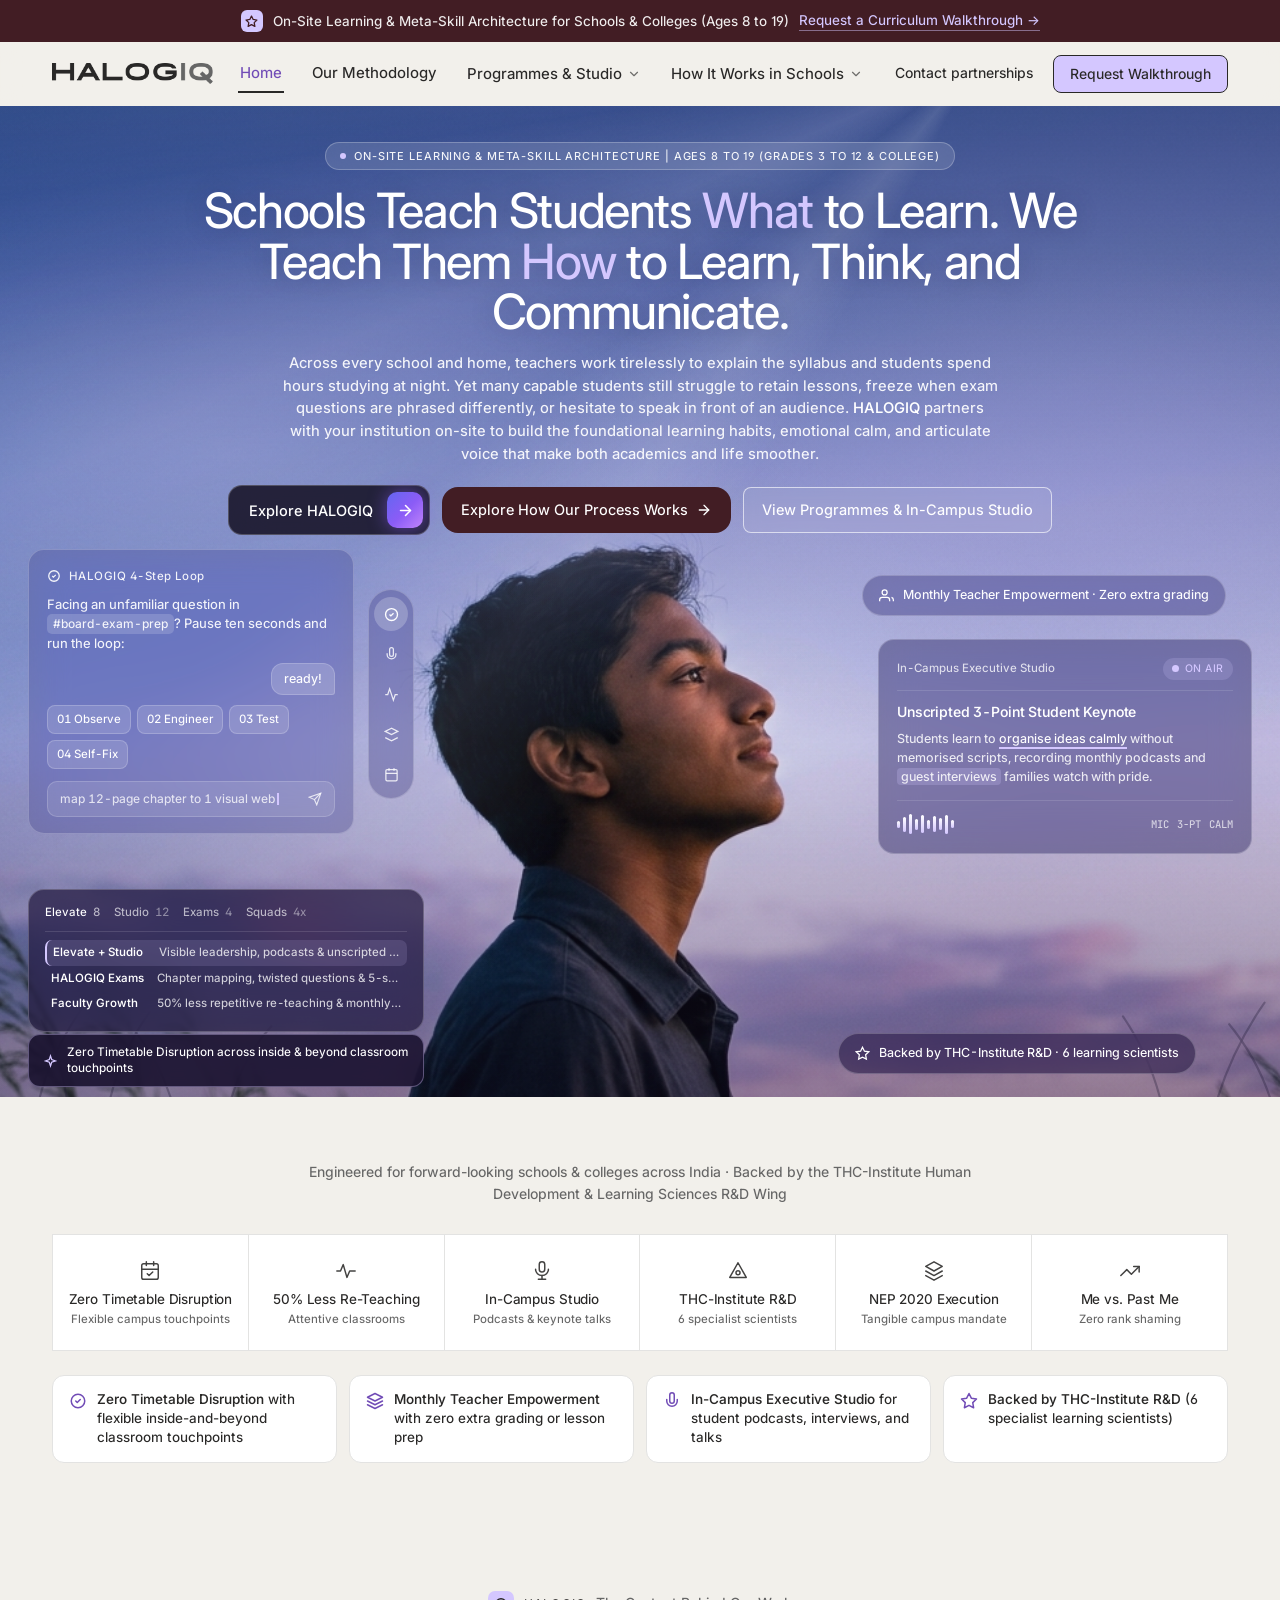
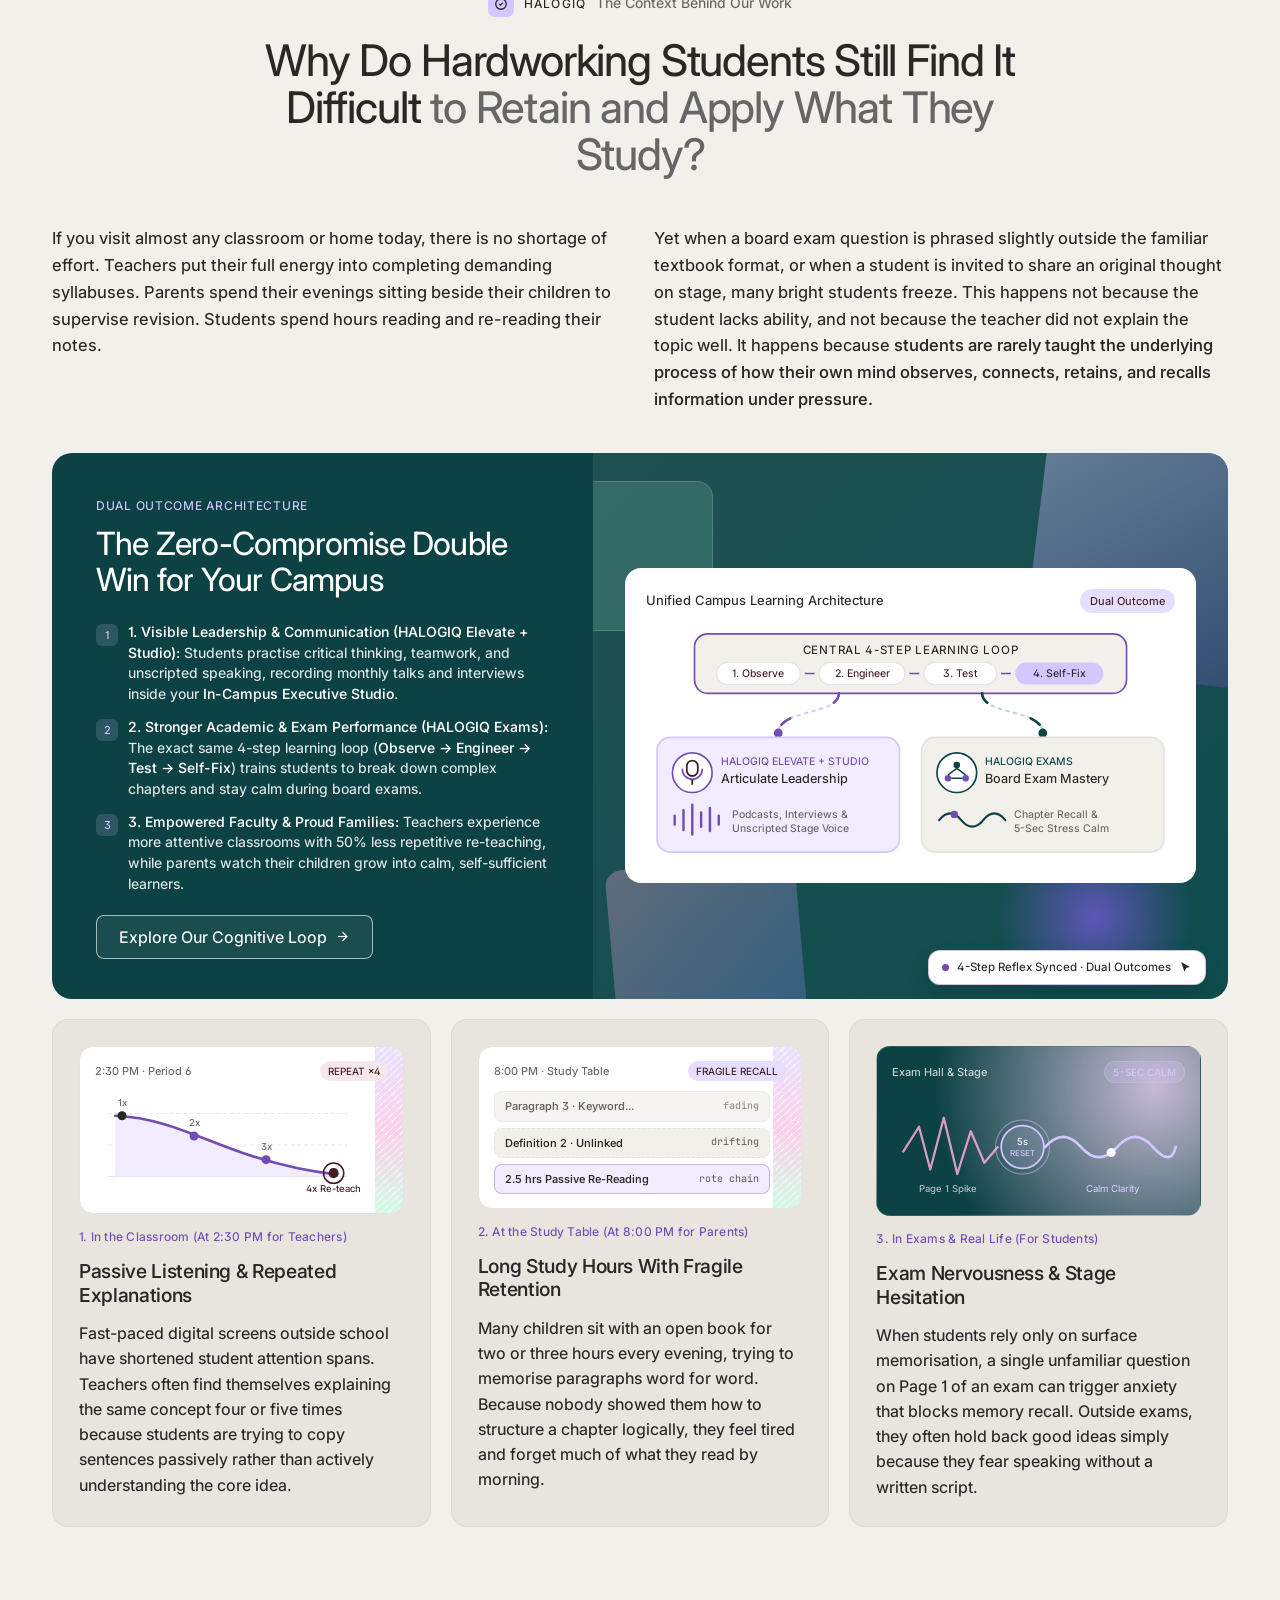
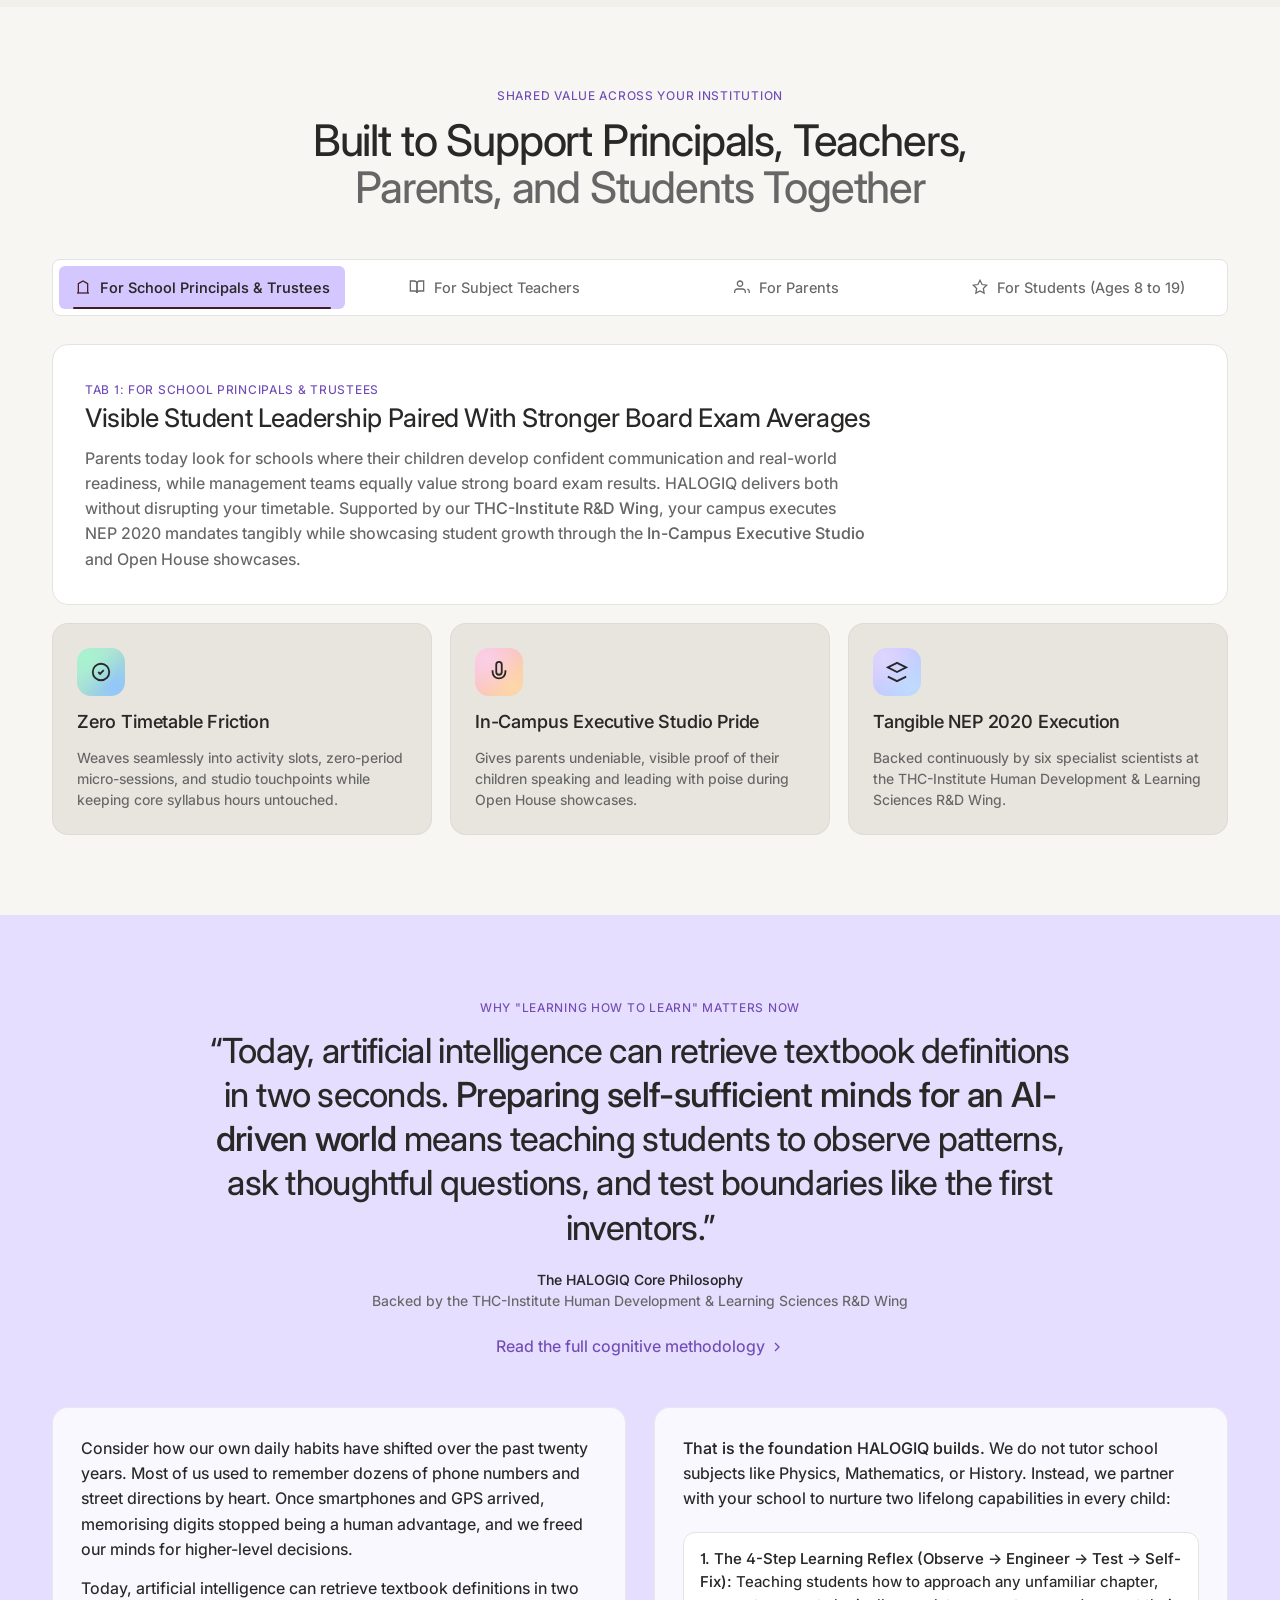
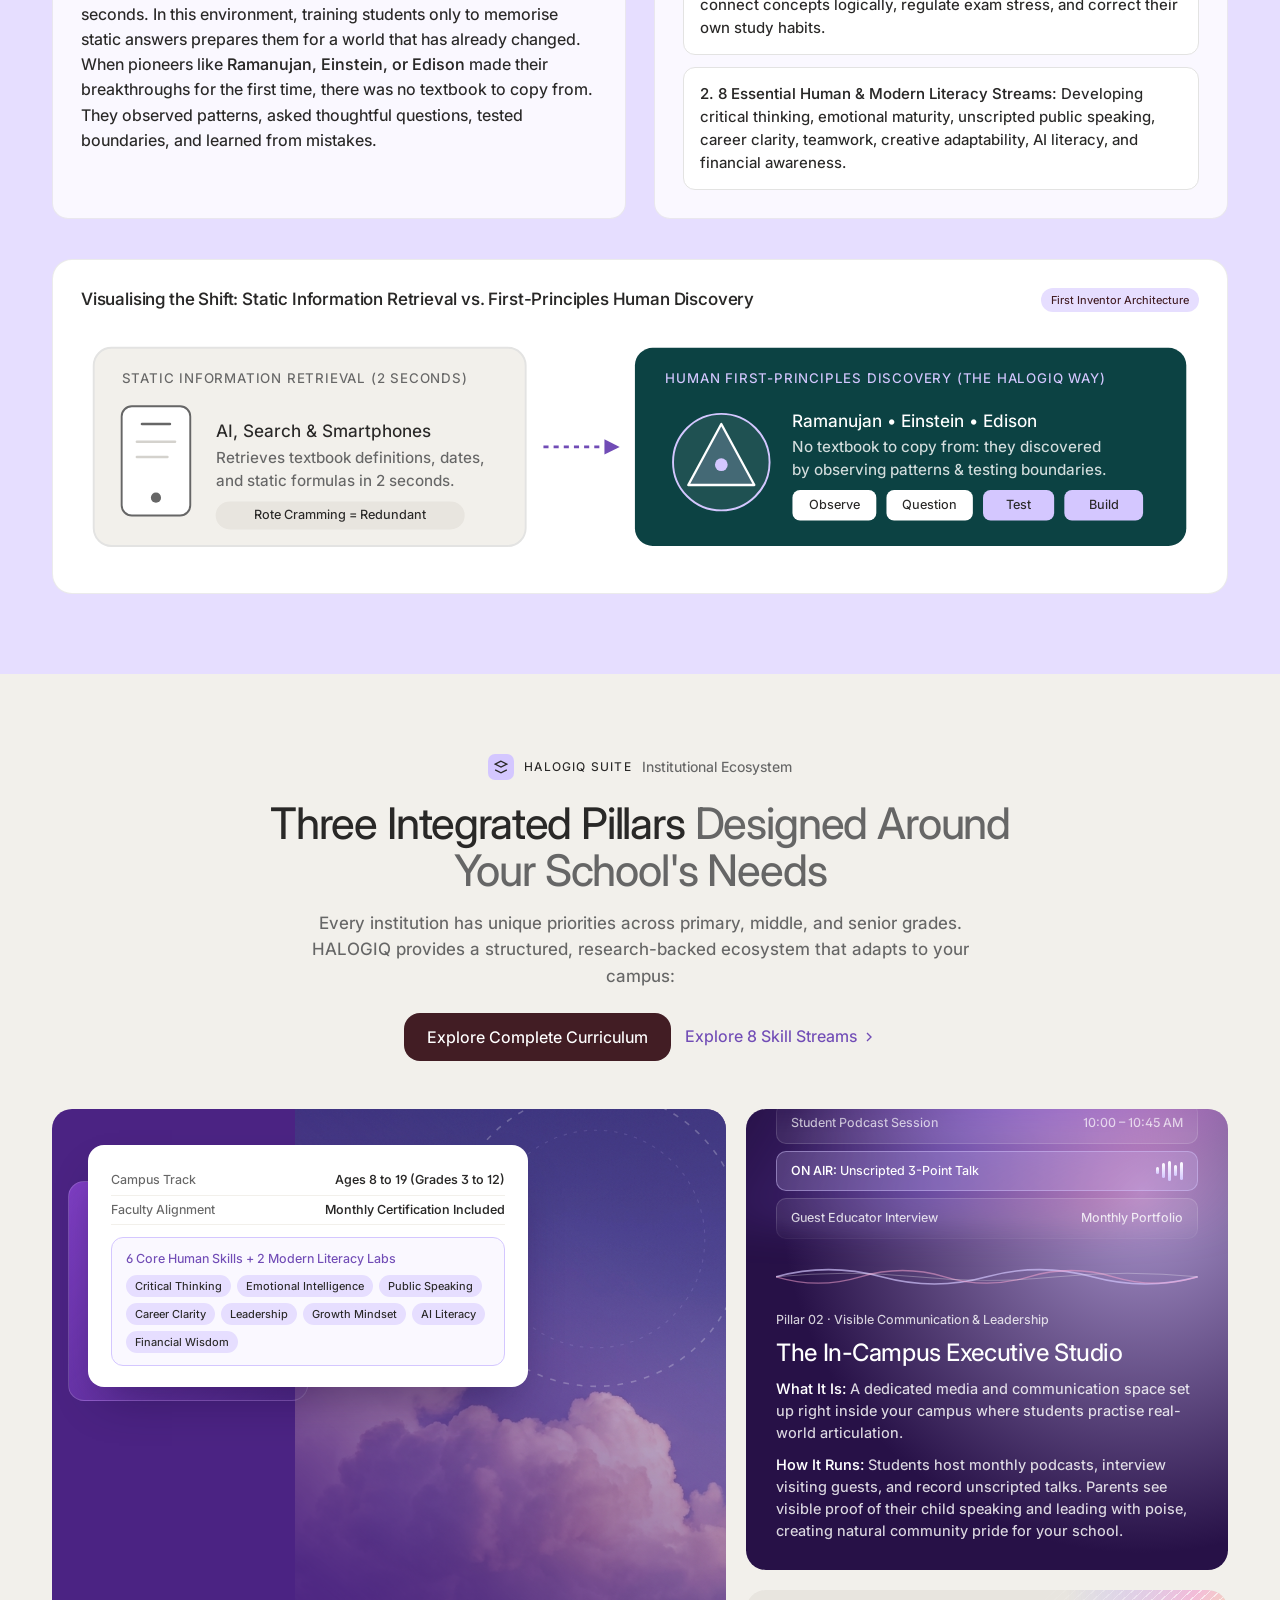
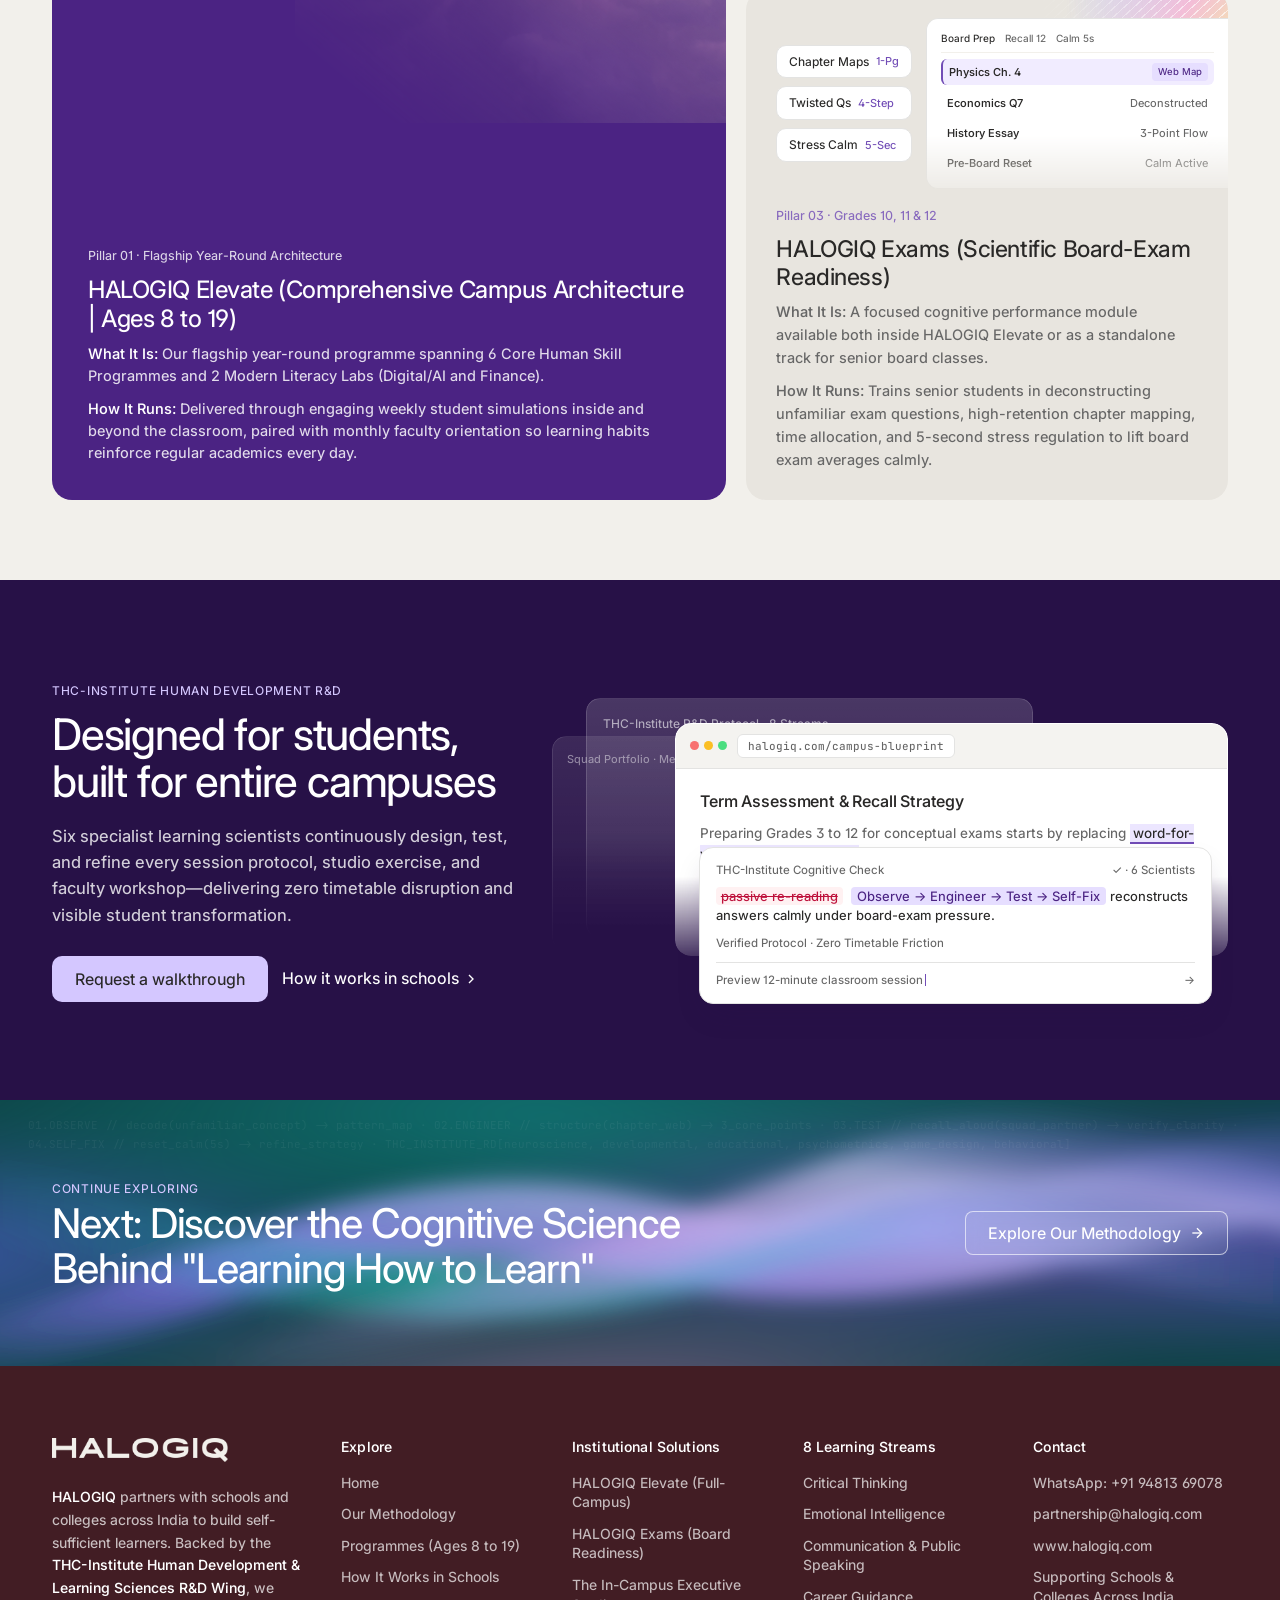
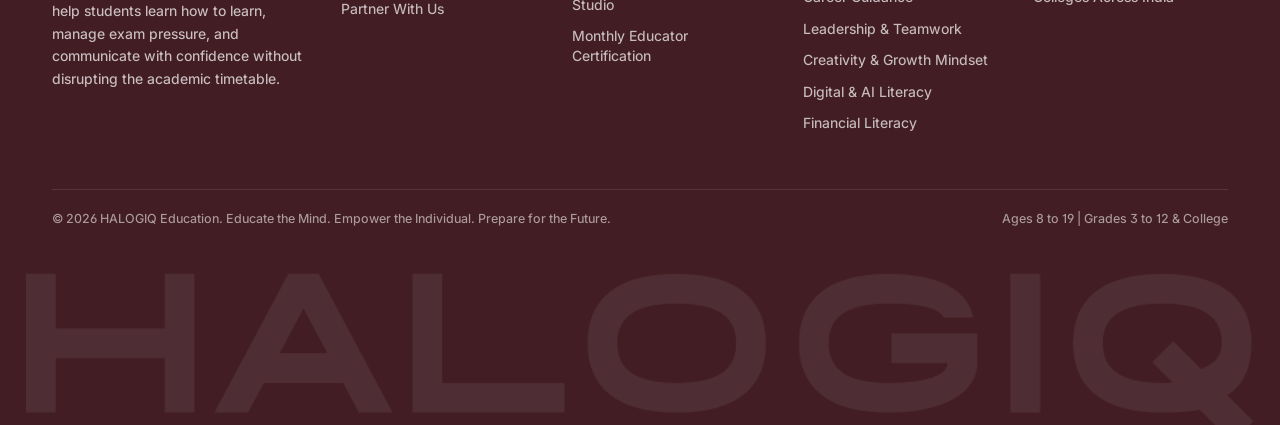
==== index.html @ 25a98c39 "feat(logo): update header, footer, and watermark to official HALOGIQ wordmark - Add assets/halogiq-l" ====
<!DOCTYPE html>
<html lang="en">
<head>
  <meta charset="UTF-8" />
  <meta name="viewport" content="width=device-width, initial-scale=1.0" />
  <title>HALOGIQ | Foundational Learning, Executive Communication &amp; Meta-Skill Architecture (Ages 8 to 19)</title>
  <meta name="description" content="HALOGIQ partners with schools and colleges across India on-site to build foundational learning habits (Observe, Engineer, Test, Self-Fix), emotional calm, and articulate communication without disrupting the academic timetable." />
  <meta property="og:title" content="HALOGIQ — Schools Teach Students What to Learn. We Teach Them How to Learn, Think, and Communicate." />
  <meta property="og:description" content="On-site Foundational Learning, In-Campus Executive Studio, and Scientific Board-Exam Readiness (Ages 8 to 19 | Grades 3 to 12 &amp; College), backed by the THC-Institute R&amp;D Wing." />
  <meta property="og:type" content="website" />
  <meta property="og:url" content="https://www.halogiq.com" />
  <link rel="preconnect" href="https://fonts.googleapis.com" />
  <link rel="preconnect" href="https://fonts.gstatic.com" crossorigin />
  <link rel="stylesheet" href="https://fonts.googleapis.com/css2?family=Inter:ital,opsz,wght@0,14..32,100..900;1,14..32,100..900&family=JetBrains+Mono:wght@400;500&display=swap" />
  <link rel="icon" type="image/svg+xml" href="data:image/svg+xml,%3Csvg xmlns='http://www.w3.org/2000/svg' viewBox='0 0 128 128'%3E%3Crect width='128' height='128' rx='24' fill='%23421d24'/%3E%3Cpath d='M64 20C92 20 108 35 108 60C108 85 92 100 64 100C36 100 20 85 20 60C20 35 36 20 64 20ZM64 36C45 36 36 45 36 60C36 75 45 84 64 84C83 84 92 75 92 60C92 45 83 36 64 36Z' fill='%23d4c7ff' fill-rule='evenodd'/%3E%3Cpath d='M70 59L110 99L98 111L58 71Z' fill='%23ffffff'/%3E%3C/svg%3E" />
  <link rel="stylesheet" href="styles.css?v=4" />
</head>
<body>

  <!-- Shared SVG Filters & Silk Aurora Ribbon Gradients (Zero Duplicate IDs) -->
  <svg width="0" height="0" style="position:absolute;overflow:hidden;pointer-events:none" aria-hidden="true" focusable="false">
    <defs>
      <filter id="auroraRibbonBlur" x="-15%" y="-25%" width="130%" height="150%">
        <feGaussianBlur stdDeviation="14" />
      </filter>
      <linearGradient id="ribbonGradViolet" x1="0%" y1="100%" x2="100%" y2="0%">
        <stop offset="0%" stop-color="#4b2383" stop-opacity="0" />
        <stop offset="32%" stop-color="#7c3aed" stop-opacity="0.88" />
        <stop offset="68%" stop-color="#c4b5fd" stop-opacity="0.72" />
        <stop offset="100%" stop-color="#6366f1" stop-opacity="0" />
      </linearGradient>
      <linearGradient id="ribbonGradCyan" x1="0%" y1="50%" x2="100%" y2="50%">
        <stop offset="0%" stop-color="#0c4243" stop-opacity="0" />
        <stop offset="35%" stop-color="#14b8a6" stop-opacity="0.65" />
        <stop offset="70%" stop-color="#818cf8" stop-opacity="0.72" />
        <stop offset="100%" stop-color="#0c4243" stop-opacity="0" />
      </linearGradient>
      <linearGradient id="ribbonGradOrchid" x1="15%" y1="100%" x2="85%" y2="0%">
        <stop offset="0%" stop-color="#714cb6" stop-opacity="0" />
        <stop offset="45%" stop-color="#e879f9" stop-opacity="0.52" />
        <stop offset="75%" stop-color="#d4c7ff" stop-opacity="0.65" />
        <stop offset="100%" stop-color="#4f46e5" stop-opacity="0" />
      </linearGradient>
    </defs>
  </svg>

  <!-- Skip to Main Content Link -->
  <a href="#mainContent" class="skip-link">Skip to main content</a>

  <!-- Polite Screen-Reader Route Announcer -->
  <div id="routeAnnouncer" class="sr-only" aria-live="polite" aria-atomic="true"></div>

  <!-- ========================================================================
       PILL ANNOUNCEMENT BANNER (FLUSH TOP — MIDNIGHT WINE #421d24)
       ======================================================================== -->
  <div class="announcement-banner" role="region" aria-label="Campus Partnership Announcement">
    <div class="announcement-inner">
      <span class="announcement-icon" aria-hidden="true">
        <svg width="13" height="13" viewBox="0 0 24 24" fill="none" stroke="currentColor" stroke-width="2.4" stroke-linecap="round" stroke-linejoin="round"><polygon points="12 2 15.09 8.26 22 9.27 17 14.14 18.18 21.02 12 17.77 5.82 21.02 7 14.14 2 9.27 8.91 8.26 12 2"/></svg>
      </span>
      <span class="announcement-text">On-Site Learning &amp; Meta-Skill Architecture for Schools &amp; Colleges (Ages 8 to 19)</span>
      <a href="#partner" class="announcement-cta" data-nav="partner">
        <span>Request a Curriculum Walkthrough</span>
        <span aria-hidden="true">&rarr;</span>
      </a>
    </div>
  </div>

  <!-- ========================================================================
       STICKY TRANSLUCENT NAVIGATION HEADER (BACKDROP BLUR + SUPERHUMAN DROPDOWNS)
       ======================================================================== -->
  <header class="site-header" id="siteHeader" role="banner">
    <div class="container header-inner">
      <a href="#home" class="brand-link" data-nav="home" aria-label="HALOGIQ Home">
        <img src="assets/halogiq-logo-dark.png" alt="HALOGIQ" class="halogiq-wordmark halogiq-wordmark-header" width="161" height="22" decoding="async" />
      </a>

      <nav class="main-nav" aria-label="Primary Navigation">
        <a href="#home" class="nav-link active" data-nav="home" aria-current="page">Home</a>
        <a href="#methodology" class="nav-link" data-nav="methodology">Our Methodology</a>

        <!-- Superhuman-Style Dropdown: Programmes & Studio -->
        <div class="nav-item" data-dropdown="programmes">
          <button type="button" class="nav-dropdown-trigger" data-nav-group="programmes" aria-expanded="false" aria-haspopup="true">
            <span>Programmes &amp; Studio</span>
            <svg class="nav-caret" width="14" height="14" viewBox="0 0 24 24" fill="none" stroke="currentColor" stroke-width="2" stroke-linecap="round" stroke-linejoin="round" aria-hidden="true"><polyline points="6 9 12 15 18 9"/></svg>
          </button>
          <div class="nav-dropdown-menu" role="menu">
            <a href="#programmes" class="dropdown-menu-item" role="menuitem" data-nav="programmes">
              <span class="dropdown-item-icon mesh-lavender" aria-hidden="true">
                <svg width="16" height="16" viewBox="0 0 24 24" fill="none" stroke="currentColor" stroke-width="2"><path d="M12 2L2 7l10 5 10-5-10-5z"/><path d="M2 17l10 5 10-5"/><path d="M2 12l10 5 10-5"/></svg>
              </span>
              <span>
                <span class="dropdown-item-title">Age-Calibrated Tracks (Ages 8–19)</span>
                <span class="dropdown-item-desc">Foundation, Builder &amp; Launchpad stages</span>
              </span>
            </a>
            <a href="#programmes" class="dropdown-menu-item" role="menuitem" data-nav="programmes" data-scroll-to="sec-programs-core">
              <span class="dropdown-item-icon mesh-mint" aria-hidden="true">
                <svg width="16" height="16" viewBox="0 0 24 24" fill="none" stroke="currentColor" stroke-width="2"><polygon points="12 2 2 7 12 12 22 7 12 2"/><polyline points="2 17 12 22 22 17"/></svg>
              </span>
              <span>
                <span class="dropdown-item-title">6 Core Human Skill Programmes</span>
                <span class="dropdown-item-desc">Critical thinking, EQ, speaking, leadership</span>
              </span>
            </a>
            <a href="#programmes" class="dropdown-menu-item" role="menuitem" data-nav="programmes" data-scroll-to="sec-literacy-labs">
              <span class="dropdown-item-icon mesh-peach" aria-hidden="true">
                <svg width="16" height="16" viewBox="0 0 24 24" fill="none" stroke="currentColor" stroke-width="2"><rect x="3" y="11" width="18" height="11" rx="2"/><path d="M7 11V7a5 5 0 0 1 10 0v4"/></svg>
              </span>
              <span>
                <span class="dropdown-item-title">Modern Literacy Labs (AI &amp; Finance)</span>
                <span class="dropdown-item-desc">Streams 07 &amp; 08 for real-world readiness</span>
              </span>
            </a>
            <a href="#programmes" class="dropdown-menu-item" role="menuitem" data-nav="programmes" data-scroll-to="sec-campus-studio">
              <span class="dropdown-item-icon mesh-wine-blush" aria-hidden="true">
                <svg width="16" height="16" viewBox="0 0 24 24" fill="none" stroke="currentColor" stroke-width="2"><path d="M12 1a3 3 0 0 0-3 3v8a3 3 0 0 0 6 0V4a3 3 0 0 0-3-3z"/><path d="M19 10v2a7 7 0 0 1-14 0v-2"/></svg>
              </span>
              <span>
                <span class="dropdown-item-title">In-Campus Executive Studio</span>
                <span class="dropdown-item-desc">Student podcasts, talks &amp; Squad Badges</span>
              </span>
            </a>
          </div>
        </div>

        <!-- Superhuman-Style Dropdown: How It Works in Schools -->
        <div class="nav-item" data-dropdown="schools">
          <button type="button" class="nav-dropdown-trigger" data-nav-group="schools" aria-expanded="false" aria-haspopup="true">
            <span>How It Works in Schools</span>
            <svg class="nav-caret" width="14" height="14" viewBox="0 0 24 24" fill="none" stroke="currentColor" stroke-width="2" stroke-linecap="round" stroke-linejoin="round" aria-hidden="true"><polyline points="6 9 12 15 18 9"/></svg>
          </button>
          <div class="nav-dropdown-menu" role="menu">
            <a href="#schools" class="dropdown-menu-item" role="menuitem" data-nav="schools" data-scroll-to="sec-tier-architecture">
              <span class="dropdown-item-icon mesh-mint" aria-hidden="true">
                <svg width="16" height="16" viewBox="0 0 24 24" fill="none" stroke="currentColor" stroke-width="2"><path d="M12 2L2 7l10 5 10-5-10-5z"/><path d="M2 17l10 5 10-5"/></svg>
              </span>
              <span>
                <span class="dropdown-item-title">3-Tier Institutional Support</span>
                <span class="dropdown-item-desc">THC-Institute R&amp;D, Faculty &amp; Studio Delivery</span>
              </span>
            </a>
            <a href="#schools" class="dropdown-menu-item" role="menuitem" data-nav="schools" data-scroll-to="sec-pathways">
              <span class="dropdown-item-icon mesh-lavender" aria-hidden="true">
                <svg width="16" height="16" viewBox="0 0 24 24" fill="none" stroke="currentColor" stroke-width="2"><polyline points="22 12 18 12 15 21 9 3 6 12 2 12"/></svg>
              </span>
              <span>
                <span class="dropdown-item-title">Elevate &amp; Exams Pathways</span>
                <span class="dropdown-item-desc">Full-campus vs. Senior Board Cohort tracks</span>
              </span>
            </a>
            <a href="#schools" class="dropdown-menu-item" role="menuitem" data-nav="schools" data-scroll-to="sec-faq">
              <span class="dropdown-item-icon mesh-peach" aria-hidden="true">
                <svg width="16" height="16" viewBox="0 0 24 24" fill="none" stroke="currentColor" stroke-width="2"><circle cx="12" cy="12" r="10"/><path d="M9.09 9a3 3 0 0 1 5.83 1c0 2-3 3-3 3"/><line x1="12" y1="17" x2="12.01" y2="17"/></svg>
              </span>
              <span>
                <span class="dropdown-item-title">Leadership FAQ</span>
                <span class="dropdown-item-desc">Timetable friction, faculty workload &amp; boards</span>
              </span>
            </a>
          </div>
        </div>
      </nav>

      <div class="header-actions">
        <a href="#partner" class="btn-ghost" data-nav="partner">Contact partnerships</a>
        <a href="#partner" id="headerWalkthroughCta" class="btn btn-lilac-outline" data-nav="partner">Request Walkthrough</a>
        <button type="button" class="mobile-menu-toggle" id="mobileMenuToggle" aria-expanded="false" aria-controls="mobileNavDrawer" aria-label="Toggle navigation menu">
          <svg width="20" height="20" viewBox="0 0 24 24" fill="none" stroke="currentColor" stroke-width="2" stroke-linecap="round" aria-hidden="true">
            <line x1="3" y1="6" x2="21" y2="6" />
            <line x1="3" y1="12" x2="21" y2="12" />
            <line x1="3" y1="18" x2="21" y2="18" />
          </svg>
        </button>
      </div>
    </div>

    <!-- Mobile Slide-Down Drawer -->
    <div class="mobile-nav-drawer" id="mobileNavDrawer" aria-label="Mobile Navigation">
      <ul class="mobile-nav-list">
        <li><a href="#home" class="mobile-nav-link active" data-nav="home">Home</a></li>
        <li><a href="#methodology" class="mobile-nav-link" data-nav="methodology">Our Methodology</a></li>
        <li><a href="#programmes" class="mobile-nav-link" data-nav="programmes">Programmes &amp; Studio</a></li>
        <li><a href="#schools" class="mobile-nav-link" data-nav="schools">How It Works in Schools</a></li>
        <li><a href="#partner" class="mobile-nav-link" data-nav="partner">Partner With Us</a></li>
      </ul>
      <a href="#partner" class="btn btn-primary btn-block" data-nav="partner">Request a Curriculum Walkthrough</a>
    </div>
  </header>

  <main id="mainContent" role="main">

    <!-- ======================================================================
         PAGE 1: HOME PAGE (#home) — SUPERHUMAN EDITORIAL CLONE ARCHITECTURE
         ====================================================================== -->
    <article id="view-home" class="page-view active" data-route="home">

      <!-- BAND 1: FULL-BLEED GOLDEN-HOUR HERO WITH 7 FLOATING FROSTED GLASS UI CARDS -->
      <section class="sh-hero" aria-label="HALOGIQ Hero">
        <!-- Cinematic Twilight Photography + Moving Cloud Atmosphere + Volumetric Rays -->
        <div class="sh-hero-bg" aria-hidden="true">
          <img src="assets/hero-portrait.jpg" alt="" class="sh-hero-photo" />
          <div class="sh-hero-atmosphere"></div>
          <div class="sh-hero-cloud-shimmer"></div>
          <div class="sh-hero-rays"></div>
        </div>

        <!-- Subtle Swaying Prairie Horizon Grass Silhouette -->
        <svg class="sh-hero-grass" viewBox="0 0 1440 120" preserveAspectRatio="none" fill="none" xmlns="http://www.w3.org/2000/svg" aria-hidden="true">
          <g class="grass-sway-a" stroke="rgba(26, 20, 48, 0.72)" stroke-width="2.2" stroke-linecap="round">
            <path d="M40 120 Q 52 72, 86 24" />
            <path d="M68 120 Q 62 78, 42 40" />
            <path d="M112 120 Q 124 70, 152 32" />
            <path d="M174 120 Q 162 82, 138 52" />
            <path d="M235 120 Q 248 76, 276 46" />
          </g>
          <g class="grass-sway-b" stroke="rgba(26, 20, 48, 0.72)" stroke-width="2.2" stroke-linecap="round">
            <path d="M1180 120 Q 1168 74, 1142 36" />
            <path d="M1238 120 Q 1254 68, 1286 22" />
            <path d="M1292 120 Q 1278 78, 1250 44" />
            <path d="M1350 120 Q 1366 72, 1396 30" />
            <path d="M1402 120 Q 1390 80, 1368 48" />
          </g>
        </svg>

        <!-- Centered Editorial Headline & Superhuman Interactive Launcher -->
        <div class="sh-hero-header">
          <span class="sh-hero-eyebrow">
            <span class="sh-hero-eyebrow-dot" aria-hidden="true"></span>
            ON-SITE LEARNING &amp; META-SKILL ARCHITECTURE | AGES 8 TO 19 (GRADES 3 TO 12 &amp; COLLEGE)
          </span>
          <h1 tabindex="-1">Schools Teach Students <em>What</em> to Learn. We Teach Them <em>How</em> to Learn, Think, and Communicate.</h1>
          <p class="sh-hero-sub">
            Across every school and home, teachers work tirelessly to explain the syllabus and students spend hours studying at night. Yet many capable students still struggle to retain lessons, freeze when exam questions are phrased differently, or hesitate to speak in front of an audience. <strong>HALOGIQ</strong> partners with your institution on-site to build the foundational learning habits, emotional calm, and articulate voice that make both academics and life smoother.
          </p>

          <!-- Signature Superhuman CTA Row -->
          <div class="sh-hero-cta-row">
            <div class="sh-hero-launcher">
              <button type="button" class="sh-hero-trigger" id="heroLauncherBtn" aria-expanded="false" aria-controls="heroLauncherMenu" aria-haspopup="true">
                <span>Explore HALOGIQ</span>
                <span class="sh-hero-trigger-tile" aria-hidden="true">
                  <svg width="17" height="17" viewBox="0 0 24 24" fill="none" stroke="currentColor" stroke-width="2.2" stroke-linecap="round" stroke-linejoin="round"><line x1="5" y1="12" x2="19" y2="12"/><polyline points="12 5 19 12 12 19"/></svg>
                </span>
              </button>

              <!-- Floating Dark Frosted Multi-Pillar Popover (Exact Superhuman Signature) -->
              <div class="sh-hero-popover" id="heroLauncherMenu" role="menu" aria-label="Choose a HALOGIQ Pathway">
                <a href="#programmes" class="sh-popover-item" role="menuitem" style="--row-index: 0" data-nav="programmes">
                  <span class="sh-popover-tile tile-elevate" aria-hidden="true">
                    <svg width="18" height="18" viewBox="0 0 24 24" fill="none" stroke="currentColor" stroke-width="2"><path d="M12 2L2 7l10 5 10-5-10-5z"/><path d="M2 17l10 5 10-5"/><path d="M2 12l10 5 10-5"/></svg>
                  </span>
                  <span>
                    <span class="sh-popover-title">HALOGIQ Elevate</span>
                    <span class="sh-popover-desc">Full-campus architecture &amp; 8 skill streams.</span>
                  </span>
                </a>
                <a href="#programmes" class="sh-popover-item" role="menuitem" style="--row-index: 1" data-nav="programmes" data-scroll-to="sec-campus-studio">
                  <span class="sh-popover-tile tile-studio" aria-hidden="true">
                    <svg width="18" height="18" viewBox="0 0 24 24" fill="none" stroke="currentColor" stroke-width="2"><path d="M12 1a3 3 0 0 0-3 3v8a3 3 0 0 0 6 0V4a3 3 0 0 0-3-3z"/><path d="M19 10v2a7 7 0 0 1-14 0v-2"/></svg>
                  </span>
                  <span>
                    <span class="sh-popover-title">In-Campus Executive Studio</span>
                    <span class="sh-popover-desc">Monthly podcasts, interviews &amp; unscripted talks.</span>
                  </span>
                </a>
                <a href="#schools" class="sh-popover-item" role="menuitem" style="--row-index: 2" data-nav="schools" data-scroll-to="sec-pathways">
                  <span class="sh-popover-tile tile-exams" aria-hidden="true">
                    <svg width="18" height="18" viewBox="0 0 24 24" fill="none" stroke="currentColor" stroke-width="2"><polyline points="22 12 18 12 15 21 9 3 6 12 2 12"/></svg>
                  </span>
                  <span>
                    <span class="sh-popover-title">HALOGIQ Exams</span>
                    <span class="sh-popover-desc">Board-exam mastery &amp; 5-second stress reset.</span>
                  </span>
                </a>
              </div>
            </div>

            <a href="#methodology" class="btn btn-primary" data-nav="methodology">
              <span>Explore How Our Process Works</span>
              <svg class="arrow-nudge" width="16" height="16" viewBox="0 0 24 24" fill="none" stroke="currentColor" stroke-width="2" stroke-linecap="round" stroke-linejoin="round" aria-hidden="true"><line x1="5" y1="12" x2="19" y2="12"/><polyline points="12 5 19 12 12 19"/></svg>
            </a>
            <a href="#programmes" class="btn btn-outline-light" data-nav="programmes">View Programmes &amp; In-Campus Studio</a>
          </div>
        </div>

        <!-- 7 Floating Frosted Glass Product UI Cards Composited Over the Editorial Portrait -->
        <div class="sh-hero-stage" aria-label="HALOGIQ Campus Live Highlights">

          <!-- Card 1 (Left-Upper): 4-Step Learning Loop Coach Window -->
          <div class="sh-glass-card sh-card-coach" style="--index: 1">
            <div class="glass-mini-brand">
              <svg width="14" height="14" viewBox="0 0 24 24" fill="none" stroke="currentColor" stroke-width="2.2" aria-hidden="true"><circle cx="12" cy="12" r="9"/><path d="M9 12l2 2 4-4"/></svg>
              <span>HALOGIQ 4-Step Loop</span>
            </div>
            <p>Facing an unfamiliar question in <span class="glass-code-tag">#board-exam-prep</span>? Pause ten seconds and run the loop:</p>
            <div class="glass-reply-bubble">ready!</div>
            <div class="glass-chip-row">
              <span class="glass-step-chip">01 Observe</span>
              <span class="glass-step-chip">02 Engineer</span>
              <span class="glass-step-chip">03 Test</span>
              <span class="glass-step-chip">04 Self-Fix</span>
            </div>
            <div class="glass-input-mock">
              <span>map 12-page chapter to 1 visual web<span class="typing-caret" aria-hidden="true"></span></span>
              <svg width="14" height="14" viewBox="0 0 24 24" fill="none" stroke="currentColor" stroke-width="2" aria-hidden="true"><line x1="22" y1="2" x2="11" y2="13"/><polygon points="22 2 15 22 11 13 2 9 22 2"/></svg>
            </div>
          </div>

          <!-- Card 2 (Left-Inner): Vertical Floating 5-Icon Dock -->
          <div class="sh-glass-card sh-card-dock" style="--index: 2" aria-label="Quick Section Dock">
            <button type="button" class="dock-icon-btn active" data-nav="methodology" title="4-Step Learning Loop" aria-label="Go to Our Methodology">
              <svg width="15" height="15" viewBox="0 0 24 24" fill="none" stroke="currentColor" stroke-width="2"><circle cx="12" cy="12" r="9"/><path d="M9 12l2 2 4-4"/></svg>
            </button>
            <button type="button" class="dock-icon-btn" data-nav="programmes" data-scroll-to="sec-campus-studio" title="In-Campus Executive Studio" aria-label="Go to Executive Studio">
              <svg width="15" height="15" viewBox="0 0 24 24" fill="none" stroke="currentColor" stroke-width="2"><path d="M12 1a3 3 0 0 0-3 3v8a3 3 0 0 0 6 0V4a3 3 0 0 0-3-3z"/><path d="M19 10v2a7 7 0 0 1-14 0v-2"/></svg>
            </button>
            <button type="button" class="dock-icon-btn" data-nav="schools" data-scroll-to="sec-pathways" title="HALOGIQ Exams" aria-label="Go to HALOGIQ Exams">
              <svg width="15" height="15" viewBox="0 0 24 24" fill="none" stroke="currentColor" stroke-width="2"><polyline points="22 12 18 12 15 21 9 3 6 12 2 12"/></svg>
            </button>
            <button type="button" class="dock-icon-btn" data-nav="schools" data-scroll-to="sec-tier-architecture" title="THC-Institute R&D" aria-label="Go to 3-Tier Support Architecture">
              <svg width="15" height="15" viewBox="0 0 24 24" fill="none" stroke="currentColor" stroke-width="2"><path d="M12 2L2 7l10 5 10-5-10-5z"/><path d="M2 17l10 5 10-5"/></svg>
            </button>
            <button type="button" class="dock-icon-btn" data-nav="partner" title="Request Curriculum Walkthrough" aria-label="Go to Partner With Us">
              <svg width="15" height="15" viewBox="0 0 24 24" fill="none" stroke="currentColor" stroke-width="2"><rect x="3" y="4" width="18" height="18" rx="2"/><line x1="16" y1="2" x2="16" y2="6"/><line x1="8" y1="2" x2="8" y2="6"/><line x1="3" y1="10" x2="21" y2="10"/></svg>
            </button>
          </div>

          <!-- Card 3 (Right-Upper): Floating Glass Pill -->
          <div class="sh-glass-card sh-card-pill-top" style="--index: 3">
            <svg width="15" height="15" viewBox="0 0 24 24" fill="none" stroke="currentColor" stroke-width="2" aria-hidden="true"><path d="M17 21v-2a4 4 0 0 0-4-4H5a4 4 0 0 0-4 4v2"/><circle cx="9" cy="7" r="4"/><path d="M23 21v-2a4 4 0 0 0-3-3.87"/></svg>
            <span>Monthly Teacher Empowerment · Zero extra grading</span>
          </div>

          <!-- Card 4 (Right-Mid): In-Campus Executive Studio Glass Editor Card -->
          <div class="sh-glass-card sh-card-studio" style="--index: 4">
            <div class="glass-studio-top">
              <span>In-Campus Executive Studio</span>
              <span class="glass-on-air"><span class="pulse-dot" aria-hidden="true"></span>ON AIR</span>
            </div>
            <h4>Unscripted 3-Point Student Keynote</h4>
            <p>
              Students learn to <span class="glass-underline">organise ideas calmly</span> without memorised scripts, recording monthly podcasts and <span class="glass-highlight-span">guest interviews</span> families watch with pride.
            </p>
            <div class="glass-waveform">
              <div class="waveform-bars" aria-hidden="true">
                <span></span><span></span><span></span><span></span><span></span>
                <span></span><span></span><span></span><span></span><span></span>
              </div>
              <div class="studio-toolbar-tags">
                <span>MIC</span><span>3-PT</span><span>CALM</span>
              </div>
            </div>
          </div>

          <!-- Card 5 (Right-Lower): Floating Glass Pill -->
          <div class="sh-glass-card sh-card-pill-bottom" style="--index: 5">
            <svg width="15" height="15" viewBox="0 0 24 24" fill="none" stroke="currentColor" stroke-width="2" aria-hidden="true"><polygon points="12 2 15.09 8.26 22 9.27 17 14.14 18.18 21.02 12 17.77 5.82 21.02 7 14.14 2 9.27 8.91 8.26 12 2"/></svg>
            <span>Backed by THC-Institute R&amp;D · 6 learning scientists</span>
          </div>

          <!-- Card 6 (Bottom-Left): Overlapping Double-Win Campus Architecture Panel -->
          <div class="sh-glass-card sh-card-inbox" style="--index: 6">
            <div class="glass-inbox-tabs">
              <span class="tab-hi">Elevate <em>8</em></span>
              <span>Studio <em>12</em></span>
              <span>Exams <em>4</em></span>
              <span>Squads <em>4x</em></span>
            </div>
            <div class="glass-inbox-row active-row">
              <strong>Elevate + Studio</strong>
              <span>Visible leadership, podcasts &amp; unscripted stage voice</span>
            </div>
            <div class="glass-inbox-row">
              <strong>HALOGIQ Exams</strong>
              <span>Chapter mapping, twisted questions &amp; 5-sec calm reset</span>
            </div>
            <div class="glass-inbox-row">
              <strong>Faculty Growth</strong>
              <span>50% less repetitive re-teaching &amp; monthly credentials</span>
            </div>
          </div>

          <!-- Card 7 (Bottom-Left Accent Spark Chip) -->
          <div class="sh-glass-card sh-card-spark" style="--index: 7">
            <svg width="15" height="15" viewBox="0 0 24 24" fill="none" stroke="currentColor" stroke-width="2" aria-hidden="true"><path d="M12 3l1.9 5.8L20 11l-6.1 2.2L12 19l-1.9-5.8L4 11l6.1-2.2L12 3z"/></svg>
            <span>Zero Timetable Disruption across inside &amp; beyond classroom touchpoints</span>
          </div>
        </div>
      </section>

      <!-- BAND 2: 6-CELL MONOCHROME TRUST & R&D STRIP (ROTATING CROSS-FADE) -->
      <section class="sh-trust-strip" aria-label="Institutional Pillars and R&D Specialists">
        <div class="container">
          <p class="sh-trust-caption">
            Engineered for forward-looking schools &amp; colleges across India · Backed by the THC-Institute Human Development &amp; Learning Sciences R&amp;D Wing
          </p>

          <!-- 6-Cell Bordered Monochrome Grid with Bespoke Vector Emblems -->
          <div class="sh-trust-grid" id="trustLogoGrid">
            <div class="sh-trust-cell">
              <div class="trust-cell-inner" data-trust-slot="0">
                <span class="trust-cell-emblem" aria-hidden="true">
                  <svg width="22" height="22" viewBox="0 0 24 24" fill="none" stroke="currentColor" stroke-width="1.6" stroke-linecap="round" stroke-linejoin="round"><rect x="3" y="4" width="18" height="17" rx="2"/><line x1="8" y1="2" x2="8" y2="6"/><line x1="16" y1="2" x2="16" y2="6"/><line x1="3" y1="10" x2="21" y2="10"/><path d="M9 15l2 2 4-4"/></svg>
                </span>
                <span class="trust-cell-title">Zero Timetable Disruption</span>
                <span class="trust-cell-sub">Flexible campus touchpoints</span>
              </div>
            </div>
            <div class="sh-trust-cell">
              <div class="trust-cell-inner" data-trust-slot="1">
                <span class="trust-cell-emblem" aria-hidden="true">
                  <svg width="22" height="22" viewBox="0 0 24 24" fill="none" stroke="currentColor" stroke-width="1.6" stroke-linecap="round" stroke-linejoin="round"><path d="M2 12h4l3-7 4 14 3-7h6"/></svg>
                </span>
                <span class="trust-cell-title">50% Less Re-Teaching</span>
                <span class="trust-cell-sub">Attentive classrooms</span>
              </div>
            </div>
            <div class="sh-trust-cell">
              <div class="trust-cell-inner" data-trust-slot="2">
                <span class="trust-cell-emblem" aria-hidden="true">
                  <svg width="22" height="22" viewBox="0 0 24 24" fill="none" stroke="currentColor" stroke-width="1.6" stroke-linecap="round" stroke-linejoin="round"><rect x="9" y="2" width="6" height="11" rx="3"/><path d="M5 10a7 7 0 0 0 14 0"/><line x1="12" y1="17" x2="12" y2="21"/><line x1="8" y1="21" x2="16" y2="21"/></svg>
                </span>
                <span class="trust-cell-title">In-Campus Studio</span>
                <span class="trust-cell-sub">Podcasts &amp; keynote talks</span>
              </div>
            </div>
            <div class="sh-trust-cell">
              <div class="trust-cell-inner" data-trust-slot="3">
                <span class="trust-cell-emblem" aria-hidden="true">
                  <svg width="22" height="22" viewBox="0 0 24 24" fill="none" stroke="currentColor" stroke-width="1.6" stroke-linecap="round" stroke-linejoin="round"><polygon points="12 3 3 19 21 19"/><circle cx="12" cy="14" r="2.2"/></svg>
                </span>
                <span class="trust-cell-title">THC-Institute R&amp;D</span>
                <span class="trust-cell-sub">6 specialist scientists</span>
              </div>
            </div>
            <div class="sh-trust-cell">
              <div class="trust-cell-inner" data-trust-slot="4">
                <span class="trust-cell-emblem" aria-hidden="true">
                  <svg width="22" height="22" viewBox="0 0 24 24" fill="none" stroke="currentColor" stroke-width="1.6" stroke-linecap="round" stroke-linejoin="round"><path d="M12 2L3 7l9 5 9-5-9-5z"/><path d="M3 17l9 5 9-5"/><path d="M3 12l9 5 9-5"/></svg>
                </span>
                <span class="trust-cell-title">NEP 2020 Execution</span>
                <span class="trust-cell-sub">Tangible campus mandate</span>
              </div>
            </div>
            <div class="sh-trust-cell">
              <div class="trust-cell-inner" data-trust-slot="5">
                <span class="trust-cell-emblem" aria-hidden="true">
                  <svg width="22" height="22" viewBox="0 0 24 24" fill="none" stroke="currentColor" stroke-width="1.6" stroke-linecap="round" stroke-linejoin="round"><polyline points="22 7 13.5 15.5 8.5 10.5 2 17"/><polyline points="16 7 22 7 22 13"/></svg>
                </span>
                <span class="trust-cell-title">Me vs. Past Me</span>
                <span class="trust-cell-sub">Zero rank shaming</span>
              </div>
            </div>
          </div>

          <!-- Key Institutional Highlights (Full Approved Copy Preserved) -->
          <div class="highlights-inline-grid" aria-label="Key Institutional Highlights">
            <div class="highlight-card-mini">
              <svg width="18" height="18" viewBox="0 0 24 24" fill="none" stroke="currentColor" stroke-width="2" stroke-linecap="round" stroke-linejoin="round" aria-hidden="true"><circle cx="12" cy="12" r="9"/><path d="M9 12l2 2 4-4"/></svg>
              <span><strong>Zero Timetable Disruption</strong> with flexible inside-and-beyond classroom touchpoints</span>
            </div>
            <div class="highlight-card-mini">
              <svg width="18" height="18" viewBox="0 0 24 24" fill="none" stroke="currentColor" stroke-width="2" stroke-linecap="round" stroke-linejoin="round" aria-hidden="true"><path d="M12 2L2 7l10 5 10-5-10-5z"/><path d="M2 17l10 5 10-5"/><path d="M2 12l10 5 10-5"/></svg>
              <span><strong>Monthly Teacher Empowerment</strong> with zero extra grading or lesson prep</span>
            </div>
            <div class="highlight-card-mini">
              <svg width="18" height="18" viewBox="0 0 24 24" fill="none" stroke="currentColor" stroke-width="2" stroke-linecap="round" stroke-linejoin="round" aria-hidden="true"><path d="M12 1a3 3 0 0 0-3 3v8a3 3 0 0 0 6 0V4a3 3 0 0 0-3-3z"/><path d="M19 10v2a7 7 0 0 1-14 0v-2"/></svg>
              <span><strong>In-Campus Executive Studio</strong> for student podcasts, interviews, and talks</span>
            </div>
            <div class="highlight-card-mini">
              <svg width="18" height="18" viewBox="0 0 24 24" fill="none" stroke="currentColor" stroke-width="2" stroke-linecap="round" stroke-linejoin="round" aria-hidden="true"><polygon points="12 2 15.09 8.26 22 9.27 17 14.14 18.18 21.02 12 17.77 5.82 21.02 7 14.14 2 9.27 8.91 8.26 12 2"/></svg>
              <span><strong>Backed by THC-Institute R&amp;D</strong> (6 specialist learning scientists)</span>
            </div>
          </div>
        </div>
      </section>

      <!-- BAND 3: DEEP LAGOON FEATURE BAND (ZERO-COMPROMISE DOUBLE WIN) & EVERYDAY CONTEXT BENTO -->
      <section class="section surface-parchment">
        <div class="container">
          <div class="section-header centered reveal-on-scroll">
            <div class="suite-badge">
              <span class="suite-badge-icon" aria-hidden="true">
                <svg width="14" height="14" viewBox="0 0 24 24" fill="none" stroke="currentColor" stroke-width="2.2"><circle cx="12" cy="12" r="9"/><path d="M9 12l2 2 4-4"/></svg>
              </span>
              <span class="suite-badge-brand">HALOGIQ</span>
              <span class="suite-badge-sub">The Context Behind Our Work</span>
            </div>
            <h2>Why Do Hardworking Students Still Find It Difficult <span class="heading-muted">to Retain and Apply What They Study?</span></h2>
          </div>

          <div class="narrative-intro reveal-on-scroll">
            <p>
              If you visit almost any classroom or home today, there is no shortage of effort. Teachers put their full energy into completing demanding syllabuses. Parents spend their evenings sitting beside their children to supervise revision. Students spend hours reading and re-reading their notes.
            </p>
            <p>
              Yet when a board exam question is phrased slightly outside the familiar textbook format, or when a student is invited to share an original thought on stage, many bright students freeze. This happens not because the student lacks ability, and not because the teacher did not explain the topic well. It happens because <strong>students are rarely taught the underlying process of how their own mind observes, connects, retains, and recalls information under pressure.</strong>
            </p>
          </div>

          <div class="bento-stack">
            <!-- Full-Width Deep Lagoon (#0c4243) Feature Band Card (Clone of Superhuman Dark Lagoon Card) -->
            <div class="bento-lagoon-wide reveal-on-scroll">
              <div class="bento-lagoon-copy">
                <div>
                  <span class="eyebrow on-dark">DUAL OUTCOME ARCHITECTURE</span>
                  <h3>The Zero-Compromise Double Win for Your Campus</h3>
                </div>

                <div class="lagoon-outcomes-list">
                  <div class="lagoon-outcome-item">
                    <span class="lagoon-outcome-dot" aria-hidden="true">1</span>
                    <div><strong>1. Visible Leadership &amp; Communication (HALOGIQ Elevate + Studio):</strong> Students practise critical thinking, teamwork, and unscripted speaking, recording monthly talks and interviews inside your <strong>In-Campus Executive Studio</strong>.</div>
                  </div>
                  <div class="lagoon-outcome-item">
                    <span class="lagoon-outcome-dot" aria-hidden="true">2</span>
                    <div><strong>2. Stronger Academic &amp; Exam Performance (HALOGIQ Exams):</strong> The exact same 4-step learning loop (<strong>Observe -&gt; Engineer -&gt; Test -&gt; Self-Fix</strong>) trains students to break down complex chapters and stay calm during board exams.</div>
                  </div>
                  <div class="lagoon-outcome-item">
                    <span class="lagoon-outcome-dot" aria-hidden="true">3</span>
                    <div><strong>3. Empowered Faculty &amp; Proud Families:</strong> Teachers experience more attentive classrooms with 50% less repetitive re-teaching, while parents watch their children grow into calm, self-sufficient learners.</div>
                  </div>
                </div>

                <div>
                  <a href="#methodology" class="btn btn-outline-light" data-nav="methodology">
                    <span>Explore Our Cognitive Loop</span>
                    <svg class="arrow-nudge" width="15" height="15" viewBox="0 0 24 24" fill="none" stroke="currentColor" stroke-width="2" aria-hidden="true"><line x1="5" y1="12" x2="19" y2="12"/><polyline points="12 5 19 12 12 19"/></svg>
                  </a>
                </div>
              </div>

              <!-- Right Visual Collage: Translucent Geometric Planes + Animated Signal-Flow Canvas -->
              <div class="bento-lagoon-visual">
                <div class="lagoon-geo-plane plane-violet" aria-hidden="true"></div>
                <div class="lagoon-geo-plane plane-rose" aria-hidden="true"></div>
                <div class="lagoon-geo-plane plane-cyan" aria-hidden="true"></div>
                <div class="lagoon-violet-bloom" aria-hidden="true"></div>

                <div class="lagoon-floating-ui">
                  <div class="lagoon-ui-header">
                    <span class="lagoon-ui-title">Unified Campus Learning Architecture</span>
                    <span class="lagoon-ui-pill">Dual Outcome</span>
                  </div>
                  <!-- GRAPHIC 2 UPGRADED: Animated Signal-Flow Pulses + Live Equalizer + Gliding Calm Orb -->
                  <svg viewBox="0 0 480 215" fill="none" xmlns="http://www.w3.org/2000/svg" role="img" aria-label="Unified Central Learning Loop feeding HALOGIQ Elevate Studio and HALOGIQ Exams">
                    <g aria-hidden="true">
                      <rect x="44" y="8" width="392" height="54" rx="12" fill="#f2f0eb" stroke="#714cb6" stroke-width="1.5" />
                      <text x="240" y="26" text-anchor="middle" fill="#292827" font-family="Inter, sans-serif" font-size="10.5" font-weight="600" letter-spacing="0.06em">CENTRAL 4-STEP LEARNING LOOP</text>
                      <rect x="64" y="34" width="76" height="20" rx="10" fill="#ffffff" stroke="#e3e3e2" />
                      <text x="102" y="47" text-anchor="middle" fill="#421d24" font-family="Inter, sans-serif" font-size="9.5" font-weight="600">1. Observe</text>
                      <path d="M144 44 H153" stroke="#714cb6" stroke-width="1.5" />
                      <rect x="157" y="34" width="78" height="20" rx="10" fill="#ffffff" stroke="#e3e3e2" />
                      <text x="196" y="47" text-anchor="middle" fill="#421d24" font-family="Inter, sans-serif" font-size="9.5" font-weight="600">2. Engineer</text>
                      <path d="M239 44 H248" stroke="#714cb6" stroke-width="1.5" />
                      <rect x="252" y="34" width="66" height="20" rx="10" fill="#ffffff" stroke="#e3e3e2" />
                      <text x="285" y="47" text-anchor="middle" fill="#421d24" font-family="Inter, sans-serif" font-size="9.5" font-weight="600">3. Test</text>
                      <path d="M322 44 H331" stroke="#714cb6" stroke-width="1.5" />
                      <rect x="335" y="34" width="80" height="20" rx="10" fill="#d4c7ff" />
                      <text x="375" y="47" text-anchor="middle" fill="#292827" font-family="Inter, sans-serif" font-size="9.5" font-weight="600">4. Self-Fix</text>

                      <!-- Base Dashed Branches + Animated Glowing Signal Pulses -->
                      <path d="M175 62 C175 82 120 76 120 98" stroke="#d4c7ff" stroke-width="1.8" stroke-dasharray="4 3" />
                      <path d="M175 62 C175 82 120 76 120 98" stroke="#714cb6" stroke-width="2.4" stroke-linecap="round" class="signal-flow-pulse" />
                      <path d="M305 62 C305 82 360 76 360 98" stroke="#b9d4d4" stroke-width="1.8" stroke-dasharray="4 3" />
                      <path d="M305 62 C305 82 360 76 360 98" stroke="#0c4243" stroke-width="2.4" stroke-linecap="round" class="signal-flow-pulse delay-b" />
                      <circle cx="120" cy="98" r="4" fill="#714cb6" />
                      <circle cx="360" cy="98" r="4" fill="#0c4243" />

                      <!-- Left Branch: Elevate + Studio with Animated Waveform Bars -->
                      <rect x="10" y="102" width="220" height="104" rx="12" fill="#f1ecff" stroke="#d4c7ff" stroke-width="1.5" />
                      <circle cx="42" cy="134" r="18" fill="#ffffff" stroke="#714cb6" stroke-width="1.5" />
                      <rect x="37" y="123" width="10" height="14" rx="5" stroke="#421d24" stroke-width="1.6" />
                      <path d="M33 131 A9 9 0 0 0 51 131" stroke="#714cb6" stroke-width="1.5" stroke-linecap="round" />
                      <line x1="42" y1="140" x2="42" y2="145" stroke="#421d24" stroke-width="1.6" />
                      <text x="68" y="127" fill="#714cb6" font-family="Inter, sans-serif" font-size="9.5" font-weight="700">HALOGIQ ELEVATE + STUDIO</text>
                      <text x="68" y="143" fill="#292827" font-family="Inter, sans-serif" font-size="11.5" font-weight="600">Articulate Leadership</text>
                      <g stroke="#714cb6" stroke-width="2.2" stroke-linecap="round">
                        <line class="svg-bar-bounce" x1="26" y1="173" x2="26" y2="181" />
                        <line class="svg-bar-bounce" x1="34" y1="168" x2="34" y2="186" />
                        <line class="svg-bar-bounce" x1="42" y1="163" x2="42" y2="190" />
                        <line class="svg-bar-bounce" x1="50" y1="170" x2="50" y2="183" />
                        <line class="svg-bar-bounce" x1="58" y1="166" x2="58" y2="187" />
                        <line class="svg-bar-bounce" x1="66" y1="173" x2="66" y2="181" />
                      </g>
                      <text x="78" y="175" fill="#666666" font-family="Inter, sans-serif" font-size="9.5">Podcasts, Interviews &amp;</text>
                      <text x="78" y="188" fill="#666666" font-family="Inter, sans-serif" font-size="9.5">Unscripted Stage Voice</text>

                      <!-- Right Branch: Exams with Gliding Calm Signal Orb -->
                      <rect x="250" y="102" width="220" height="104" rx="12" fill="#f2f0eb" stroke="#e3e3e2" stroke-width="1.5" />
                      <circle cx="282" cy="134" r="18" fill="#ffffff" stroke="#0c4243" stroke-width="1.5" />
                      <circle cx="282" cy="127" r="3" fill="#0c4243" />
                      <circle cx="274" cy="139" r="3" fill="#714cb6" />
                      <circle cx="290" cy="139" r="3" fill="#714cb6" />
                      <path d="M282 130 L274 136 M282 130 L290 136 M277 139 H287" stroke="#0c4243" stroke-width="1.4" />
                      <text x="308" y="127" fill="#0c4243" font-family="Inter, sans-serif" font-size="9.5" font-weight="700">HALOGIQ EXAMS</text>
                      <text x="308" y="143" fill="#292827" font-family="Inter, sans-serif" font-size="11.5" font-weight="600">Board Exam Mastery</text>
                      <path id="lagoonCalmWave" d="M266 177 Q 276 165, 286 177 T 306 177 T 326 177" stroke="#0c4243" stroke-width="2" fill="none" stroke-linecap="round" />
                      <circle r="3.4" fill="#714cb6">
                        <animateMotion dur="3.4s" repeatCount="indefinite" path="M266 177 Q 276 165, 286 177 T 306 177 T 326 177" />
                      </circle>
                      <text x="334" y="175" fill="#666666" font-family="Inter, sans-serif" font-size="9.5">Chapter Recall &amp;</text>
                      <text x="334" y="188" fill="#666666" font-family="Inter, sans-serif" font-size="9.5">5-Sec Stress Calm</text>
                    </g>
                  </svg>
                </div>

                <!-- Superhuman-Style Floating Verification Badge + Pointer -->
                <div class="lagoon-verify-badge" aria-hidden="true">
                  <span class="verify-dot"></span>
                  <span>4-Step Reflex Synced &middot; Dual Outcomes</span>
                  <svg width="13" height="13" viewBox="0 0 24 24" fill="#292827"><path d="M4 2l16 9-7 2-3 7L4 2z"/></svg>
                </div>
              </div>
            </div>

            <!-- Three Everyday Perspectives Bento Row (REBUILT GRAPHIC 3: Animated Editorial Vignettes) -->
            <div class="three-col-grid reveal-on-scroll">
              <!-- Card 1: 2:30 PM Classroom Attention Decay Vignette -->
              <div class="sh-stone-card">
                <div class="vignette-stage" role="img" aria-label="2:30 PM Classroom Attention Decay Visualizer showing repeated explanations 1x through 4x">
                  <div class="vignette-foil-edge" aria-hidden="true"></div>
                  <div class="vignette-bar">
                    <span>2:30 PM &middot; Period 6</span>
                    <span class="vignette-pill pill-wine">REPEAT &times;4</span>
                  </div>
                  <svg class="vignette-svg" viewBox="0 0 260 96" fill="none" xmlns="http://www.w3.org/2000/svg" aria-hidden="true">
                    <!-- Subtle editorial gridlines -->
                    <line x1="12" y1="20" x2="224" y2="20" stroke="#e3e3e2" stroke-dasharray="3 3" />
                    <line x1="12" y1="48" x2="224" y2="48" stroke="#e3e3e2" stroke-dasharray="3 3" />
                    <line x1="12" y1="76" x2="224" y2="76" stroke="#e3e3e2" />
                    <!-- Soft lavender fill under decay curve -->
                    <path d="M18 22 C 62 24, 92 42, 134 56 C 170 68, 194 72, 214 74 L 214 76 L 18 76 Z" fill="#f1ecff" />
                    <!-- Animated Attention Decay Curve -->
                    <path d="M18 22 C 62 24, 92 42, 134 56 C 170 68, 194 72, 214 74" stroke="#714cb6" stroke-width="2.4" stroke-linecap="round" class="decay-curve-trace" />
                    <!-- 4 Repetition Nodes -->
                    <circle cx="24" cy="22" r="4" fill="#292827" />
                    <text x="24" y="13" text-anchor="middle" fill="#666666" font-family="Inter, sans-serif" font-size="8.5" font-weight="600">1x</text>
                    <circle cx="88" cy="40" r="4" fill="#714cb6" />
                    <text x="88" y="31" text-anchor="middle" fill="#666666" font-family="Inter, sans-serif" font-size="8.5" font-weight="600">2x</text>
                    <circle cx="152" cy="61" r="4" fill="#714cb6" />
                    <text x="152" y="52" text-anchor="middle" fill="#666666" font-family="Inter, sans-serif" font-size="8.5" font-weight="600">3x</text>
                    <!-- Pulsing 4x Echo Node -->
                    <circle cx="212" cy="73" r="9" stroke="#421d24" stroke-width="1.4" class="ping-ring" />
                    <circle cx="212" cy="73" r="4.5" fill="#421d24" />
                    <text x="212" y="90" text-anchor="middle" fill="#421d24" font-family="Inter, sans-serif" font-size="8.5" font-weight="700">4x Re-teach</text>
                  </svg>
                </div>
                <span class="context-time-tag">1. In the Classroom (At 2:30 PM for Teachers)</span>
                <h3>Passive Listening &amp; Repeated Explanations</h3>
                <p>
                  Fast-paced digital screens outside school have shortened student attention spans. Teachers often find themselves explaining the same concept four or five times because students are trying to copy sentences passively rather than actively understanding the core idea.
                </p>
              </div>

              <!-- Card 2: 8:00 PM Memory Fragmentation Vignette -->
              <div class="sh-stone-card">
                <div class="vignette-stage" role="img" aria-label="8:00 PM Study Table Memory Fragmentation Visualizer showing disconnected paragraphs fading overnight">
                  <div class="vignette-foil-edge" aria-hidden="true"></div>
                  <div class="vignette-bar">
                    <span>8:00 PM &middot; Study Table</span>
                    <span class="vignette-pill">FRAGILE RECALL</span>
                  </div>
                  <div class="vignette-memory-stack" aria-hidden="true">
                    <div class="vignette-mem-pill mem-drift-2">
                      <strong>Paragraph 3 &middot; Keyword...</strong>
                      <span>fading</span>
                    </div>
                    <div class="vignette-mem-pill mem-drift-1">
                      <strong>Definition 2 &middot; Unlinked</strong>
                      <span>drifting</span>
                    </div>
                    <div class="vignette-mem-pill mem-anchor">
                      <strong>2.5 hrs Passive Re-Reading</strong>
                      <span>rote chain</span>
                    </div>
                  </div>
                </div>
                <span class="context-time-tag">2. At the Study Table (At 8:00 PM for Parents)</span>
                <h3>Long Study Hours With Fragile Retention</h3>
                <p>
                  Many children sit with an open book for two or three hours every evening, trying to memorise paragraphs word for word. Because nobody showed them how to structure a chapter logically, they feel tired and forget much of what they read by morning.
                </p>
              </div>

              <!-- Card 3: Exams & Real Life Bio-Calm Wave Vignette -->
              <div class="sh-stone-card">
                <div class="vignette-stage vignette-dark-lagoon" role="img" aria-label="Exam Pressure transitioning through a 5-Second Reset into a calm steady breathing waveform">
                  <div class="vignette-bar">
                    <span>Exam Hall &amp; Stage</span>
                    <span class="vignette-pill pill-lagoon">5-SEC CALM</span>
                  </div>
                  <svg class="vignette-svg" viewBox="0 0 260 96" fill="none" xmlns="http://www.w3.org/2000/svg" aria-hidden="true">
                    <!-- Left Jagged Cortisol Spike Zone -->
                    <path d="M10 52 L24 30 L34 68 L46 22 L58 72 L70 34 L82 62 L94 48" stroke="#f9a8d4" stroke-width="2" stroke-linecap="round" stroke-linejoin="round" opacity="0.88" />
                    <text x="50" y="88" text-anchor="middle" fill="rgba(255,255,255,0.68)" font-family="Inter, sans-serif" font-size="8.5">Page 1 Spike</text>

                    <!-- Center 5-Sec Reset Gate -->
                    <circle cx="116" cy="48" r="19" fill="rgba(212,199,255,0.16)" stroke="#d4c7ff" stroke-width="1.5" />
                    <circle cx="116" cy="48" r="24" stroke="#d4c7ff" stroke-width="1" opacity="0.5" class="calm-halo-ring" />
                    <text x="116" y="46" text-anchor="middle" fill="#ffffff" font-family="Inter, sans-serif" font-size="8.5" font-weight="700">5s</text>
                    <text x="116" y="56" text-anchor="middle" fill="#d4c7ff" font-family="Inter, sans-serif" font-size="7.2" font-weight="600">RESET</text>

                    <!-- Right Silky Calm Wave + Travelling Luminous Orb -->
                    <path d="M136 48 Q 152 30, 168 48 T 200 48 T 232 48 T 252 48" stroke="#d4c7ff" stroke-width="2.4" stroke-linecap="round" />
                    <circle r="4" fill="#ffffff">
                      <animateMotion dur="2.8s" repeatCount="indefinite" path="M136 48 Q 152 30, 168 48 T 200 48 T 232 48 T 252 48" />
                    </circle>
                    <text x="196" y="88" text-anchor="middle" fill="#d4c7ff" font-family="Inter, sans-serif" font-size="8.5" font-weight="600">Calm Clarity</text>
                  </svg>
                </div>
                <span class="context-time-tag">3. In Exams &amp; Real Life (For Students)</span>
                <h3>Exam Nervousness &amp; Stage Hesitation</h3>
                <p>
                  When students rely only on surface memorisation, a single unfamiliar question on Page 1 of an exam can trigger anxiety that blocks memory recall. Outside exams, they often hold back good ideas simply because they fear speaking without a written script.
                </p>
              </div>
            </div>
          </div>
        </div>
      </section>

      <!-- BAND 4: INTERACTIVE 4-STAKEHOLDER SUITE TAB STRIP (SUPERHUMAN TABS CLONE) -->
      <section class="section surface-parchment-light">
        <div class="container">
          <div class="section-header centered reveal-on-scroll">
            <span class="eyebrow">SHARED VALUE ACROSS YOUR INSTITUTION</span>
            <h2>Built to Support Principals, Teachers, <span class="heading-muted">Parents, and Students Together</span></h2>
          </div>

          <div class="sh-tabs-wrapper reveal-on-scroll">
            <div class="tab-buttons" role="tablist" aria-label="Institutional Stakeholder Benefits">
              <button type="button" class="tab-btn active" role="tab" aria-selected="true" tabindex="0" aria-controls="stakeholder-tab-1" id="btn-tab-1" data-tab="stakeholder-tab-1">
                <svg width="16" height="16" viewBox="0 0 24 24" fill="none" stroke="currentColor" stroke-width="1.9" aria-hidden="true"><path d="M3 21h18"/><path d="M5 21V7l7-4 7 4v14"/></svg>
                <span>For School Principals &amp; Trustees</span>
              </button>
              <button type="button" class="tab-btn" role="tab" aria-selected="false" tabindex="-1" aria-controls="stakeholder-tab-2" id="btn-tab-2" data-tab="stakeholder-tab-2">
                <svg width="16" height="16" viewBox="0 0 24 24" fill="none" stroke="currentColor" stroke-width="1.9" aria-hidden="true"><path d="M2 3h6a4 4 0 0 1 4 4v14a3 3 0 0 0-3-3H2z"/><path d="M22 3h-6a4 4 0 0 0-4 4v14a3 3 0 0 1 3-3h7z"/></svg>
                <span>For Subject Teachers</span>
              </button>
              <button type="button" class="tab-btn" role="tab" aria-selected="false" tabindex="-1" aria-controls="stakeholder-tab-3" id="btn-tab-3" data-tab="stakeholder-tab-3">
                <svg width="16" height="16" viewBox="0 0 24 24" fill="none" stroke="currentColor" stroke-width="1.9" aria-hidden="true"><path d="M17 21v-2a4 4 0 0 0-4-4H5a4 4 0 0 0-4 4v2"/><circle cx="9" cy="7" r="4"/><path d="M23 21v-2a4 4 0 0 0-3-3.87"/></svg>
                <span>For Parents</span>
              </button>
              <button type="button" class="tab-btn" role="tab" aria-selected="false" tabindex="-1" aria-controls="stakeholder-tab-4" id="btn-tab-4" data-tab="stakeholder-tab-4">
                <svg width="16" height="16" viewBox="0 0 24 24" fill="none" stroke="currentColor" stroke-width="1.9" aria-hidden="true"><polygon points="12 2 15.09 8.26 22 9.27 17 14.14 18.18 21.02 12 17.77 5.82 21.02 7 14.14 2 9.27 8.91 8.26 12 2"/></svg>
                <span>For Students (Ages 8 to 19)</span>
              </button>
            </div>

            <!-- Tab 1: Principals & Trustees -->
            <div class="tab-panel active" id="stakeholder-tab-1" role="tabpanel" tabindex="0" aria-labelledby="btn-tab-1">
              <div class="tab-panel-header-card">
                <span class="eyebrow compact">TAB 1: FOR SCHOOL PRINCIPALS &amp; TRUSTEES</span>
                <h3>Visible Student Leadership Paired With Stronger Board Exam Averages</h3>
                <p>
                  Parents today look for schools where their children develop confident communication and real-world readiness, while management teams equally value strong board exam results. HALOGIQ delivers both without disrupting your timetable. Supported by our <strong>THC-Institute R&amp;D Wing</strong>, your campus executes NEP 2020 mandates tangibly while showcasing student growth through the <strong>In-Campus Executive Studio</strong> and Open House showcases.
                </p>
              </div>
              <div class="tab-outcome-grid">
                <div class="tab-outcome-card">
                  <span class="mesh-icon-tile mesh-mint" aria-hidden="true">
                    <svg width="22" height="22" viewBox="0 0 24 24" fill="none" stroke="currentColor" stroke-width="2"><circle cx="12" cy="12" r="9"/><path d="M9 12l2 2 4-4"/></svg>
                  </span>
                  <h4>Zero Timetable Friction</h4>
                  <p>Weaves seamlessly into activity slots, zero-period micro-sessions, and studio touchpoints while keeping core syllabus hours untouched.</p>
                </div>
                <div class="tab-outcome-card">
                  <span class="mesh-icon-tile mesh-peach" aria-hidden="true">
                    <svg width="22" height="22" viewBox="0 0 24 24" fill="none" stroke="currentColor" stroke-width="2"><path d="M12 1a3 3 0 0 0-3 3v8a3 3 0 0 0 6 0V4a3 3 0 0 0-3-3z"/><path d="M19 10v2a7 7 0 0 1-14 0v-2"/></svg>
                  </span>
                  <h4>In-Campus Executive Studio Pride</h4>
                  <p>Gives parents undeniable, visible proof of their children speaking and leading with poise during Open House showcases.</p>
                </div>
                <div class="tab-outcome-card">
                  <span class="mesh-icon-tile mesh-lavender" aria-hidden="true">
                    <svg width="22" height="22" viewBox="0 0 24 24" fill="none" stroke="currentColor" stroke-width="2"><path d="M12 2L2 7l10 5 10-5-10-5z"/><path d="M2 17l10 5 10-5"/></svg>
                  </span>
                  <h4>Tangible NEP 2020 Execution</h4>
                  <p>Backed continuously by six specialist scientists at the THC-Institute Human Development &amp; Learning Sciences R&amp;D Wing.</p>
                </div>
              </div>
            </div>

            <!-- Tab 2: Subject Teachers -->
            <div class="tab-panel" id="stakeholder-tab-2" role="tabpanel" tabindex="0" aria-labelledby="btn-tab-2">
              <div class="tab-panel-header-card">
                <span class="eyebrow compact">TAB 2: FOR SUBJECT TEACHERS</span>
                <h3>Calmer, More Attentive Classrooms and Monthly Professional Credentials</h3>
                <p>
                  We never add lesson planning or grading work to your teachers' schedules. By training students how to focus, listen actively, and structure their notes, HALOGIQ reduces repetitive re-teaching and afternoon vocal fatigue. In addition, your teachers receive monthly professional development workshops and recognized credentials in modern learning sciences.
                </p>
              </div>
              <div class="tab-outcome-grid">
                <div class="tab-outcome-card">
                  <span class="mesh-icon-tile mesh-mint" aria-hidden="true">
                    <svg width="22" height="22" viewBox="0 0 24 24" fill="none" stroke="currentColor" stroke-width="2"><polyline points="20 6 9 17 4 12"/></svg>
                  </span>
                  <h4>Zero Extra Grading or Lesson Prep</h4>
                  <p>HALOGIQ supplies every activity sheet, session structure, studio guideline, and student growth portfolio end to end.</p>
                </div>
                <div class="tab-outcome-card">
                  <span class="mesh-icon-tile mesh-lavender" aria-hidden="true">
                    <svg width="22" height="22" viewBox="0 0 24 24" fill="none" stroke="currentColor" stroke-width="2"><polyline points="22 12 18 12 15 21 9 3 6 12 2 12"/></svg>
                  </span>
                  <h4>50% Less Repetitive Re-Teaching</h4>
                  <p>Active listening and logical note structuring save precious instructional time across Physics, Maths, History, and languages.</p>
                </div>
                <div class="tab-outcome-card">
                  <span class="mesh-icon-tile mesh-peach" aria-hidden="true">
                    <svg width="22" height="22" viewBox="0 0 24 24" fill="none" stroke="currentColor" stroke-width="2"><circle cx="12" cy="8" r="7"/><polyline points="8.21 13.89 7 23 12 20 17 23 15.79 13.88"/></svg>
                  </span>
                  <h4>Monthly Educator Certification</h4>
                  <p>Interactive faculty workshops on cognitive absorption that award recognized professional credentials every month.</p>
                </div>
              </div>
            </div>

            <!-- Tab 3: Parents -->
            <div class="tab-panel" id="stakeholder-tab-3" role="tabpanel" tabindex="0" aria-labelledby="btn-tab-3">
              <div class="tab-panel-header-card">
                <span class="eyebrow compact">TAB 3: FOR PARENTS</span>
                <h3>Peaceful Evening Study Routines and Visible Stage Confidence</h3>
                <p>
                  When children learn how to break down chapters independently and calm their own exam nerves, two hours of stressful evening homework turns into 45 minutes of focused study. Beyond academics, parents get to watch their children speak articulately in studio recordings and live campus showcases.
                </p>
              </div>
              <div class="tab-outcome-grid">
                <div class="tab-outcome-card">
                  <span class="mesh-icon-tile mesh-mint" aria-hidden="true">
                    <svg width="22" height="22" viewBox="0 0 24 24" fill="none" stroke="currentColor" stroke-width="2"><circle cx="12" cy="12" r="10"/><polyline points="12 6 12 12 16 14"/></svg>
                  </span>
                  <h4>Focused 45-Min Evening Study</h4>
                  <p>Replaces two hours of exhausted word-for-word cramming with independent chapter mapping and calm self-testing.</p>
                </div>
                <div class="tab-outcome-card">
                  <span class="mesh-icon-tile mesh-peach" aria-hidden="true">
                    <svg width="22" height="22" viewBox="0 0 24 24" fill="none" stroke="currentColor" stroke-width="2"><polygon points="23 7 16 12 23 17 23 7"/><rect x="1" y="5" width="15" height="14" rx="2"/></svg>
                  </span>
                  <h4>Monthly Studio Reflection Portfolio</h4>
                  <p>Watch tangible growth across spoken talks, guest interviews, and structured podcasts recorded right inside campus.</p>
                </div>
                <div class="tab-outcome-card">
                  <span class="mesh-icon-tile mesh-lavender" aria-hidden="true">
                    <svg width="22" height="22" viewBox="0 0 24 24" fill="none" stroke="currentColor" stroke-width="2"><path d="M17 21v-2a4 4 0 0 0-4-4H5a4 4 0 0 0-4 4v2"/><circle cx="9" cy="7" r="4"/></svg>
                  </span>
                  <h4>Open House Parent Showcases</h4>
                  <p>Live semester showcases where families watch students solve unseen challenges and speak confidently on stage.</p>
                </div>
              </div>
            </div>

            <!-- Tab 4: Students -->
            <div class="tab-panel" id="stakeholder-tab-4" role="tabpanel" tabindex="0" aria-labelledby="btn-tab-4">
              <div class="tab-panel-header-card">
                <span class="eyebrow compact">TAB 4: FOR STUDENTS (AGES 8 TO 19)</span>
                <h3>Engaging Group Challenges, Squad Badges, and Real Self-Confidence</h3>
                <p>
                  There are no rote textbooks to memorise and no stressful rank leaderboards. Students learn through interactive team simulations, studio speaking sessions, and positive <strong>Me vs. Past Me</strong> milestones, earning collaborative <strong>4-Person Squad Badges</strong> across 8 skill streams as they grow.
                </p>
              </div>
              <div class="tab-outcome-grid">
                <div class="tab-outcome-card">
                  <span class="mesh-icon-tile mesh-mint" aria-hidden="true">
                    <svg width="22" height="22" viewBox="0 0 24 24" fill="none" stroke="currentColor" stroke-width="2"><polyline points="23 6 13.5 15.5 8.5 10.5 1 18"/><polyline points="17 6 23 6 23 12"/></svg>
                  </span>
                  <h4>"Me vs. Past Me" Growth Tracking</h4>
                  <p>Personal self-referenced baselines celebrate every student's individual leap across all eight learning streams.</p>
                </div>
                <div class="tab-outcome-card">
                  <span class="mesh-icon-tile mesh-peach" aria-hidden="true">
                    <svg width="22" height="22" viewBox="0 0 24 24" fill="none" stroke="currentColor" stroke-width="2"><polygon points="12 2 2 7 12 12 22 7 12 2"/><polyline points="2 17 12 22 22 17"/></svg>
                  </span>
                  <h4>Collaborative 4-Person Squad Badges</h4>
                  <p>Balanced four-member squads earn milestones together so quieter voices feel supported, heard, and valued.</p>
                </div>
                <div class="tab-outcome-card">
                  <span class="mesh-icon-tile mesh-lavender" aria-hidden="true">
                    <svg width="22" height="22" viewBox="0 0 24 24" fill="none" stroke="currentColor" stroke-width="2"><path d="M12 22s8-4 8-10V5l-8-3-8 3v7c0 6 8 10 8 10z"/></svg>
                  </span>
                  <h4>Zero Shaming Leaderboards</h4>
                  <p>Emotionally safe progression engineered by developmental psychologists and behavioral scientists.</p>
                </div>
              </div>
            </div>
          </div>
        </div>
      </section>

      <!-- BAND 5: FULL-BLEED LILAC MIST EDITORIAL PHILOSOPHY BAND (CLONE OF SUPERHUMAN LAVENDER BAND) -->
      <section class="section surface-lilac">
        <div class="container">
          <div class="lilac-quote-block reveal-on-scroll">
            <span class="eyebrow">WHY "LEARNING HOW TO LEARN" MATTERS NOW</span>
            <p class="lilac-quote-text">
              &ldquo;Today, artificial intelligence can retrieve textbook definitions in two seconds. <strong>Preparing self-sufficient minds for an AI-driven world</strong> means teaching students to observe patterns, ask thoughtful questions, and test boundaries like the first inventors.&rdquo;
            </p>
            <div class="lilac-attribution">
              <strong>The HALOGIQ Core Philosophy</strong>
              Backed by the THC-Institute Human Development &amp; Learning Sciences R&amp;D Wing
            </div>
            <div class="mt-24">
              <a href="#methodology" class="violet-link" data-nav="methodology">
                <span>Read the full cognitive methodology</span>
                <svg width="16" height="16" viewBox="0 0 24 24" fill="none" stroke="currentColor" stroke-width="2" aria-hidden="true"><polyline points="9 18 15 12 9 6"/></svg>
              </a>
            </div>
          </div>

          <div class="philosophy-grid reveal-on-scroll">
            <div class="philosophy-col">
              <p>
                Consider how our own daily habits have shifted over the past twenty years. Most of us used to remember dozens of phone numbers and street directions by heart. Once smartphones and GPS arrived, memorising digits stopped being a human advantage, and we freed our minds for higher-level decisions.
              </p>
              <p>
                Today, artificial intelligence can retrieve textbook definitions in two seconds. In this environment, training students only to memorise static answers prepares them for a world that has already changed. When pioneers like <strong>Ramanujan, Einstein, or Edison</strong> made their breakthroughs for the first time, there was no textbook to copy from. They observed patterns, asked thoughtful questions, tested boundaries, and learned from mistakes.
              </p>
            </div>

            <div class="philosophy-col">
              <p>
                <strong>That is the foundation HALOGIQ builds.</strong> We do not tutor school subjects like Physics, Mathematics, or History. Instead, we partner with your school to nurture two lifelong capabilities in every child:
              </p>
              <ol class="philosophy-list">
                <li>
                  <strong>1. The 4-Step Learning Reflex (Observe -&gt; Engineer -&gt; Test -&gt; Self-Fix):</strong> Teaching students how to approach any unfamiliar chapter, connect concepts logically, regulate exam stress, and correct their own study habits.
                </li>
                <li>
                  <strong>2. 8 Essential Human &amp; Modern Literacy Streams:</strong> Developing critical thinking, emotional maturity, unscripted public speaking, career clarity, teamwork, creative adaptability, AI literacy, and financial awareness.
                </li>
              </ol>
            </div>
          </div>

          <!-- GRAPHIC 4: "First Inventor" Concept Illustration (Re-Themed to Superhuman Editorial Palette) -->
          <div class="first-inventor-card reveal-on-scroll">
            <div class="first-inventor-caption">
              <h4>Visualising the Shift: Static Information Retrieval vs. First-Principles Human Discovery</h4>
              <span class="lagoon-ui-pill">First Inventor Architecture</span>
            </div>
            <div class="svg-scroll-viewport">
              <svg viewBox="0 0 880 185" fill="none" xmlns="http://www.w3.org/2000/svg" role="img" aria-label="Comparison between Static Information Retrieval in 2 seconds versus Human First-Principles Discovery like Ramanujan, Einstein, and Edison">
                <g aria-hidden="true">
                  <!-- Left Box: Static Information Retrieval -->
                  <rect x="10" y="14" width="340" height="156" rx="14" fill="#f2f0eb" stroke="#e3e3e2" stroke-width="1.5" />
                  <text x="32" y="42" fill="#666666" font-family="Inter, sans-serif" font-size="10.5" font-weight="700" letter-spacing="0.06em">STATIC INFORMATION RETRIEVAL (2 SECONDS)</text>
                  <rect x="32" y="60" width="54" height="86" rx="8" fill="#ffffff" stroke="#666666" stroke-width="1.5" />
                  <line x1="48" y1="74" x2="70" y2="74" stroke="#666666" stroke-width="2" stroke-linecap="round" />
                  <line x1="44" y1="88" x2="74" y2="88" stroke="#d4d2cd" stroke-width="2" stroke-linecap="round" />
                  <line x1="44" y1="100" x2="68" y2="100" stroke="#d4d2cd" stroke-width="2" stroke-linecap="round" />
                  <circle cx="59" cy="132" r="4" fill="#666666" />
                  <text x="106" y="84" fill="#292827" font-family="Inter, sans-serif" font-size="13.5" font-weight="600">AI, Search &amp; Smartphones</text>
                  <text x="106" y="105" fill="#666666" font-family="Inter, sans-serif" font-size="12">Retrieves textbook definitions, dates,</text>
                  <text x="106" y="123" fill="#666666" font-family="Inter, sans-serif" font-size="12">and static formulas in 2 seconds.</text>
                  <rect x="106" y="135" width="196" height="22" rx="11" fill="#e8e5df" />
                  <text x="204" y="149" text-anchor="middle" fill="#292827" font-family="Inter, sans-serif" font-size="10" font-weight="600">Rote Cramming = Redundant</text>

                  <!-- Center Transition Arrow -->
                  <path d="M364 92 H412" stroke="#714cb6" stroke-width="2.2" stroke-dasharray="4 4" />
                  <polygon points="412,86 424,92 412,98" fill="#714cb6" />

                  <!-- Right Box: Human First-Principles Discovery -->
                  <rect x="436" y="14" width="434" height="156" rx="14" fill="#0c4243" />
                  <text x="460" y="42" fill="#d4c7ff" font-family="Inter, sans-serif" font-size="10.5" font-weight="700" letter-spacing="0.06em">HUMAN FIRST-PRINCIPLES DISCOVERY (THE HALOGIQ WAY)</text>
                  <circle cx="504" cy="104" r="38" fill="rgba(255,255,255,0.08)" stroke="#d4c7ff" stroke-width="1.5" />
                  <polygon points="504,74 478,122 530,122" fill="rgba(212,199,255,0.2)" stroke="#ffffff" stroke-width="1.8" stroke-linejoin="round" />
                  <circle cx="504" cy="106" r="5" fill="#d4c7ff" />
                  <text x="560" y="76" fill="#ffffff" font-family="Inter, sans-serif" font-size="13.5" font-weight="600">Ramanujan &bull; Einstein &bull; Edison</text>
                  <text x="560" y="96" fill="rgba(255,255,255,0.82)" font-family="Inter, sans-serif" font-size="12">No textbook to copy from: they discovered</text>
                  <text x="560" y="114" fill="rgba(255,255,255,0.82)" font-family="Inter, sans-serif" font-size="12">by observing patterns &amp; testing boundaries.</text>
                  <g transform="translate(560, 126)">
                    <rect x="0" y="0" width="66" height="24" rx="6" fill="#ffffff" />
                    <text x="33" y="15" text-anchor="middle" fill="#292827" font-family="Inter, sans-serif" font-size="10" font-weight="600">Observe</text>
                    <rect x="74" y="0" width="68" height="24" rx="6" fill="#ffffff" />
                    <text x="108" y="15" text-anchor="middle" fill="#292827" font-family="Inter, sans-serif" font-size="10" font-weight="600">Question</text>
                    <rect x="150" y="0" width="56" height="24" rx="6" fill="#d4c7ff" />
                    <text x="178" y="15" text-anchor="middle" fill="#292827" font-family="Inter, sans-serif" font-size="10" font-weight="600">Test</text>
                    <rect x="214" y="0" width="62" height="24" rx="6" fill="#d4c7ff" />
                    <text x="245" y="15" text-anchor="middle" fill="#292827" font-family="Inter, sans-serif" font-size="10" font-weight="600">Build</text>
                  </g>
                </g>
              </svg>
            </div>
          </div>
        </div>
      </section>

      <!-- BAND 6: ASYMMETRIC 7:5 SUPERHUMAN MAIL-STYLE BENTO SHOWCASE (3 INTEGRATED PILLARS) -->
      <section class="section surface-parchment" id="sec-offerings">
        <div class="container">
          <div class="section-header centered reveal-on-scroll">
            <div class="suite-badge">
              <span class="suite-badge-icon" aria-hidden="true">
                <svg width="14" height="14" viewBox="0 0 24 24" fill="none" stroke="currentColor" stroke-width="2.2"><path d="M12 2L2 7l10 5 10-5-10-5z"/><path d="M2 17l10 5 10-5"/></svg>
              </span>
              <span class="suite-badge-brand">HALOGIQ SUITE</span>
              <span class="suite-badge-sub">Institutional Ecosystem</span>
            </div>
            <h2>Three Integrated Pillars <span class="heading-muted">Designed Around Your School's Needs</span></h2>
            <p>
              Every institution has unique priorities across primary, middle, and senior grades. HALOGIQ provides a structured, research-backed ecosystem that adapts to your campus:
            </p>
            <div class="btn-group centered mt-24">
              <a href="#programmes" class="btn btn-primary" data-nav="programmes">Explore Complete Curriculum</a>
              <a href="#programmes" class="violet-link" data-nav="programmes" data-scroll-to="sec-programs-core">
                <span>Explore 8 Skill Streams</span>
                <svg width="16" height="16" viewBox="0 0 24 24" fill="none" stroke="currentColor" stroke-width="2" aria-hidden="true"><polyline points="9 18 15 12 9 6"/></svg>
              </a>
            </div>
          </div>

          <!-- Asymmetric 7:5 Bento Grid (Clone of Superhuman Mail + Docs Bento) -->
          <div class="bento-asymmetric reveal-on-scroll">
            <!-- Left 7fr Tall Violet Cloudscape Card: Pillar 01 — HALOGIQ Elevate -->
            <div class="bento-violet-cloud">
              <div class="bento-cloud-backdrop" aria-hidden="true"></div>
              <div class="bento-violet-plane" aria-hidden="true"></div>
              <svg class="bento-orbit-svg" viewBox="0 0 300 300" fill="none" xmlns="http://www.w3.org/2000/svg" aria-hidden="true">
                <path id="elevateOrbitArc" d="M 150, 20 A 130, 130 0 1, 1 149.9, 20 Z" stroke="rgba(255,255,255,0.45)" stroke-width="1.4" stroke-dasharray="5 7" />
                <circle cx="150" cy="150" r="96" stroke="rgba(212,199,255,0.28)" stroke-width="1" stroke-dasharray="3 6" />
                <circle r="4.5" fill="#ffffff">
                  <animateMotion dur="14s" repeatCount="indefinite" path="M 150, 20 A 130, 130 0 1, 1 149.9, 20 Z" />
                </circle>
              </svg>

              <!-- Floating Crisp Paper White Suite Preview Card -->
              <div class="bento-floating-doc">
                <div class="floating-doc-row">
                  <span>Campus Track</span>
                  <strong>Ages 8 to 19 (Grades 3 to 12)</strong>
                </div>
                <div class="floating-doc-row">
                  <span>Faculty Alignment</span>
                  <strong>Monthly Certification Included</strong>
                </div>
                <div class="floating-doc-highlight">
                  <div class="floating-doc-highlight-title">6 Core Human Skills + 2 Modern Literacy Labs</div>
                  <div class="floating-doc-pills">
                    <span class="mini-lilac-pill">Critical Thinking</span>
                    <span class="mini-lilac-pill">Emotional Intelligence</span>
                    <span class="mini-lilac-pill">Public Speaking</span>
                    <span class="mini-lilac-pill">Career Clarity</span>
                    <span class="mini-lilac-pill">Leadership</span>
                    <span class="mini-lilac-pill">Growth Mindset</span>
                    <span class="mini-lilac-pill">AI Literacy</span>
                    <span class="mini-lilac-pill">Financial Wisdom</span>
                  </div>
                </div>
              </div>

              <div class="bento-card-copy">
                <span class="bento-kicker">Pillar 01 &middot; Flagship Year-Round Architecture</span>
                <h3>HALOGIQ Elevate (Comprehensive Campus Architecture | Ages 8 to 19)</h3>
                <p><strong>What It Is:</strong> Our flagship year-round programme spanning 6 Core Human Skill Programmes and 2 Modern Literacy Labs (Digital/AI and Finance).</p>
                <p><strong>How It Runs:</strong> Delivered through engaging weekly student simulations inside and beyond the classroom, paired with monthly faculty orientation so learning habits reinforce regular academics every day.</p>
              </div>
            </div>

            <!-- Right 5fr Stacked Bento Column -->
            <div class="bento-right-stack">
              <!-- Top Indigo Card: Pillar 02 — Top-Bleed Studio Timeline + Multi-Ribbon Spectrogram -->
              <div class="bento-indigo-card">
                <div class="indigo-nebula-streak" aria-hidden="true"></div>
                <div class="indigo-schedule-bleed" aria-hidden="true">
                  <div class="indigo-slot">
                    <span>Student Podcast Session</span>
                    <span>10:00 &ndash; 10:45 AM</span>
                  </div>
                  <div class="indigo-slot slot-active">
                    <span><strong>ON AIR:</strong> Unscripted 3-Point Talk</span>
                    <span class="waveform-bars" style="height: 14px">
                      <span></span><span></span><span></span><span></span><span></span>
                    </span>
                  </div>
                  <div class="indigo-slot">
                    <span>Guest Educator Interview</span>
                    <span>Monthly Portfolio</span>
                  </div>
                </div>
                <!-- Multi-Ribbon Flowing SVG Acoustic Spectrogram -->
                <svg class="studio-spectrogram-svg" viewBox="0 0 420 40" preserveAspectRatio="none" fill="none" xmlns="http://www.w3.org/2000/svg" aria-hidden="true">
                  <path class="spectro-wave-1" d="M0 22 Q 52 6, 105 22 T 210 22 T 315 22 T 420 22" stroke="rgba(212,199,255,0.68)" stroke-width="1.8" />
                  <path class="spectro-wave-2" d="M0 22 Q 42 36, 84 22 T 168 22 T 252 22 T 336 22 T 420 22" stroke="rgba(249,168,212,0.52)" stroke-width="1.4" />
                  <path d="M0 22 Q 70 14, 140 22 T 280 22 T 420 22" stroke="rgba(255,255,255,0.28)" stroke-width="1" />
                </svg>
                <div class="bento-card-copy">
                  <span class="bento-kicker">Pillar 02 &middot; Visible Communication &amp; Leadership</span>
                  <h3>The In-Campus Executive Studio</h3>
                  <p><strong>What It Is:</strong> A dedicated media and communication space set up right inside your campus where students practise real-world articulation.</p>
                  <p><strong>How It Runs:</strong> Students host monthly podcasts, interview visiting guests, and record unscripted talks. Parents see visible proof of their child speaking and leading with poise, creating natural community pride for your school.</p>
                </div>
              </div>

              <!-- Bottom Warm Stone Crisp Holographic Foil + Right-Bleed Exam Recall Table -->
              <div class="bento-stone-prism">
                <div class="holographic-foil" aria-hidden="true"></div>
                <div class="exams-split-showcase">
                  <div class="exams-chip-column">
                    <span class="exam-floating-chip">Chapter Maps <span>1-Pg</span></span>
                    <span class="exam-floating-chip">Twisted Qs <span>4-Step</span></span>
                    <span class="exam-floating-chip">Stress Calm <span>5-Sec</span></span>
                  </div>
                  <div class="exams-bleed-table" aria-hidden="true">
                    <div class="exams-table-head">
                      <span>Board Prep</span>
                      <span>Recall 12</span>
                      <span>Calm 5s</span>
                    </div>
                    <div class="exams-table-row is-active">
                      <strong>Physics Ch. 4</strong>
                      <span class="exams-table-tag">Web Map</span>
                    </div>
                    <div class="exams-table-row">
                      <strong>Economics Q7</strong>
                      <span>Deconstructed</span>
                    </div>
                    <div class="exams-table-row">
                      <strong>History Essay</strong>
                      <span>3-Point Flow</span>
                    </div>
                    <div class="exams-table-row">
                      <strong>Pre-Board Reset</strong>
                      <span>Calm Active</span>
                    </div>
                  </div>
                </div>
                <div class="bento-card-copy">
                  <span class="bento-kicker" style="color: var(--color-royal-violet)">Pillar 03 &middot; Grades 10, 11 &amp; 12</span>
                  <h3>HALOGIQ Exams (Scientific Board-Exam Readiness)</h3>
                  <p><strong>What It Is:</strong> A focused cognitive performance module available both inside HALOGIQ Elevate or as a standalone track for senior board classes.</p>
                  <p><strong>How It Runs:</strong> Trains senior students in deconstructing unfamiliar exam questions, high-retention chapter mapping, time allocation, and 5-second stress regulation to lift board exam averages calmly.</p>
                </div>
              </div>
            </div>
          </div>
        </div>
      </section>

      <!-- BAND 7: DEEP ROYAL INDIGO INSTITUTIONAL BAND (CLONE OF SUPERHUMAN ENTERPRISE) -->
      <section class="enterprise-band">
        <div class="container enterprise-grid">
          <div class="enterprise-copy reveal-on-scroll">
            <span class="eyebrow on-dark">THC-INSTITUTE HUMAN DEVELOPMENT R&amp;D</span>
            <h2>Designed for students, built for entire campuses</h2>
            <p>
              Six specialist learning scientists continuously design, test, and refine every session protocol, studio exercise, and faculty workshop—delivering zero timetable disruption and visible student transformation.
            </p>
            <div class="btn-group">
              <a href="#partner" class="btn btn-lilac-solid" data-nav="partner">Request a walkthrough</a>
              <a href="#schools" class="violet-link on-dark" data-nav="schools">
                <span>How it works in schools</span>
                <svg width="16" height="16" viewBox="0 0 24 24" fill="none" stroke="currentColor" stroke-width="2" aria-hidden="true"><polyline points="9 18 15 12 9 6"/></svg>
              </a>
            </div>
          </div>

          <!-- 3-Layer Cascading Alpha-Masked Browser Stack (Exact Superhuman Enterprise Visual) -->
          <div class="enterprise-visual-stage reveal-on-scroll" aria-hidden="true">
            <div class="browser-back-card-far">
              <span>Squad Portfolio &middot; Me vs. Past Me</span>
            </div>
            <div class="browser-back-card">
              <span>THC-Institute R&amp;D Protocol &middot; 8 Streams</span>
            </div>
            <div class="browser-front-window alpha-fade">
              <div class="browser-chrome-bar">
                <div class="chrome-dots"><span></span><span></span><span></span></div>
                <div class="chrome-url-pill">halogiq.com/campus-blueprint</div>
              </div>
              <div class="browser-doc-body">
                <h4>Term Assessment &amp; Recall Strategy</h4>
                <p>
                  Preparing Grades 3 to 12 for conceptual exams starts by replacing <span class="doc-underline-claim">word-for-word passive re-reading</span> with an active, calm mental loop students carry into every classroom and stage.
                </p>
              </div>
            </div>
            <div class="browser-checker-popover">
              <div class="checker-head">
                <span>THC-Institute Cognitive Check</span>
                <span>&#10003; &middot; 6 Scientists</span>
              </div>
              <div class="checker-diff">
                <span class="diff-del">passive re-reading</span>
                <span class="diff-add">Observe &rarr; Engineer &rarr; Test &rarr; Self-Fix</span>
                reconstructs answers calmly under board-exam pressure.
              </div>
              <div class="checker-meta">
                <span>Verified Protocol &middot; Zero Timetable Friction</span>
              </div>
              <div class="checker-prompt-bar">
                <span>Preview 12-minute classroom session<span class="typing-caret caret-dark"></span></span>
                <span>&rarr;</span>
              </div>
            </div>
          </div>
        </div>
      </section>

      <!-- BAND 8: VOLUMETRIC SVG SILK LIGHT-RIBBON AURORA CTA BANNER -->
      <section class="aurora-cta-banner">
        <div class="aurora-canvas-bg" aria-hidden="true"></div>
        <svg class="aurora-ribbons" viewBox="0 0 1440 320" preserveAspectRatio="none" fill="none" xmlns="http://www.w3.org/2000/svg" aria-hidden="true">
          <g filter="url(#auroraRibbonBlur)">
            <path class="ribbon-path-1" d="M-80 280 C 220 210, 420 40, 740 120 C 1020 190, 1180 60, 1520 20 L 1520 130 C 1200 180, 990 290, 690 210 C 390 130, 180 310, -80 340 Z" fill="url(#ribbonGradViolet)" />
            <path class="ribbon-path-2" d="M-60 60 C 260 150, 520 260, 860 140 C 1120 50, 1300 120, 1520 190 L 1520 270 C 1240 210, 1080 140, 820 220 C 490 320, 220 230, -60 150 Z" fill="url(#ribbonGradCyan)" />
            <path class="ribbon-path-3" d="M180 330 C 480 220, 680 180, 960 60 C 1160 -20, 1340 40, 1500 110 L 1500 175 C 1320 120, 1140 70, 930 145 C 660 245, 450 295, 220 350 Z" fill="url(#ribbonGradOrchid)" />
          </g>
        </svg>
        <div class="aurora-code-texture" aria-hidden="true">01.OBSERVE // decode(unfamiliar_concept) -> pattern_map &middot; 02.ENGINEER // structure(chapter_web) -> 3_core_points &middot; 03.TEST // recall_aloud(squad_partner) -> verify_clarity &middot; 04.SELF_FIX // reset_calm(5s) -> refine_strategy &middot; THC_INSTITUTE_RD[neuroscience, developmental, educational, psychometrics, game_design, behavioral]</div>
        <div class="container aurora-banner-inner">
          <div class="aurora-banner-copy">
            <span class="eyebrow on-dark compact">CONTINUE EXPLORING</span>
            <h4>Next: Discover the Cognitive Science Behind "Learning How to Learn"</h4>
          </div>
          <a href="#methodology" class="btn btn-outline-light" data-nav="methodology">
            <span>Explore Our Methodology</span>
            <svg class="arrow-nudge" width="16" height="16" viewBox="0 0 24 24" fill="none" stroke="currentColor" stroke-width="2" aria-hidden="true"><line x1="5" y1="12" x2="19" y2="12"/><polyline points="12 5 19 12 12 19"/></svg>
          </a>
        </div>
      </section>

    </article>

    <!-- ======================================================================
         PAGE 2: OUR METHODOLOGY ("LEARNING HOW TO LEARN") (#methodology)
         ====================================================================== -->
    <article id="view-methodology" class="page-view" data-route="methodology">

      <!-- Section 2.1: Page Hero -->
      <section class="page-hero">
        <div class="container">
          <span class="eyebrow">PEDAGOGY &amp; COGNITIVE ARCHITECTURE | THC-INSTITUTE R&amp;D WING</span>
          <h1 tabindex="-1">Why Teaching Students <em>How to Learn</em> Changes Everything Else</h1>
          <p>
            Developed and continuously refined by our six specialist researchers at the <strong>THC-Institute Human Development &amp; Learning Sciences R&amp;D Wing</strong>, our methodology replaces fragile rote cramming with a structured, self-correcting learning process.
          </p>

          <!-- 6 Specialist Researchers Strip -->
          <div class="rd-specialists-strip" aria-label="THC-Institute 6 Specialist Researchers">
            <div class="scientist-badge"><span aria-hidden="true"></span>01. Cognitive Neuroscientist</div>
            <div class="scientist-badge"><span aria-hidden="true"></span>02. Developmental Psychologist</div>
            <div class="scientist-badge"><span aria-hidden="true"></span>03. Educational Psychologist</div>
            <div class="scientist-badge"><span aria-hidden="true"></span>04. Psychometrician</div>
            <div class="scientist-badge"><span aria-hidden="true"></span>05. Experiential Game Architect</div>
            <div class="scientist-badge"><span aria-hidden="true"></span>06. Behavioral Scientist</div>
          </div>
        </div>
      </section>

      <!-- Section 2.2: Surface Memorisation vs. Structured Learning -->
      <section class="section surface-parchment-light">
        <div class="container">
          <div class="section-header">
            <span class="eyebrow">UNDERSTANDING THE BOTTLENECK</span>
            <h2>Why Word-for-Word Cramming Fails in the Exam Hall <span class="heading-muted">&mdash; And How Structured Learning Holds Up</span></h2>
            <p>
              Many students assume that "studying" means reading a textbook page repeatedly until they can recite the sentences from memory. Looking closely at how the brain stores and retrieves information explains why hardworking students still experience exam blank-outs:
            </p>
          </div>

          <!-- GRAPHIC 5: Interactive SVG Comparison Diagram (Re-Themed to Superhuman Palette) -->
          <div class="memory-comparison-card">
            <div class="diagram-toolbar">
              <div>
                <h4>Interactive Cognitive Recall Comparison</h4>
                <span class="diagram-subcaption">Toggle between memory architectures to see how each responds to an unfamiliar exam question:</span>
              </div>
              <div class="diagram-toggle-group" role="group" aria-label="Memory Architecture View Selector">
                <button type="button" class="diagram-toggle-btn active" aria-pressed="true" data-memory-view="both">Compare Both</button>
                <button type="button" class="diagram-toggle-btn" aria-pressed="false" data-memory-view="surface">View Surface Memorisation</button>
                <button type="button" class="diagram-toggle-btn" aria-pressed="false" data-memory-view="structured">View HALOGIQ Structured Learning</button>
              </div>
            </div>

            <div class="svg-scroll-viewport">
              <svg viewBox="0 0 800 260" fill="none" xmlns="http://www.w3.org/2000/svg" role="img" aria-label="Left State A shows Fragile Chain of Glass Beads breaking when Bead 3 is forgotten; Right State B shows Resilient Connected Web of Cause and Effect with a 5-Second Calm Reset badge">
                <g aria-hidden="true">
                  <!-- Left State A: Surface Memorisation -->
                  <g id="svgStateSurface" class="svg-state-active">
                    <rect x="10" y="10" width="372" height="240" rx="14" fill="#f2f0eb" stroke="#e3e3e2" stroke-width="1.5" />
                    <text x="30" y="38" fill="#292827" font-family="Inter, sans-serif" font-size="12" font-weight="600">STATE A: SURFACE MEMORISED CHAIN (GLASS BEADS)</text>
                    <text x="30" y="56" fill="#666666" font-family="Inter, sans-serif" font-size="10.5">Linear word-for-word storage: 1 forgotten keyword breaks recall</text>

                    <line x1="62" y1="130" x2="112" y2="130" stroke="#421d24" stroke-width="2" stroke-dasharray="4 3" />
                    <line x1="112" y1="130" x2="162" y2="130" stroke="#421d24" stroke-width="2" stroke-dasharray="4 3" />
                    <circle cx="54" cy="130" r="16" fill="#ffffff" stroke="#666666" stroke-width="1.6" />
                    <text x="54" y="134" text-anchor="middle" fill="#292827" font-family="Inter, sans-serif" font-size="10" font-weight="600">B1</text>
                    <circle cx="112" cy="130" r="16" fill="#ffffff" stroke="#666666" stroke-width="1.6" />
                    <text x="112" y="134" text-anchor="middle" fill="#292827" font-family="Inter, sans-serif" font-size="10" font-weight="600">B2</text>

                    <rect x="122" y="72" width="128" height="22" rx="11" fill="#421d24" />
                    <text x="186" y="86" text-anchor="middle" fill="#ffffff" font-family="Inter, sans-serif" font-size="9.5" font-weight="600">Twisted Question Hits B3</text>
                    <path d="M180 96 L174 110" stroke="#421d24" stroke-width="1.8" />
                    <g class="bead-fracture-pulse">
                      <circle cx="170" cy="130" r="16" fill="#f7e8ea" stroke="#421d24" stroke-width="2" stroke-dasharray="3 2" />
                      <text x="170" y="134" text-anchor="middle" fill="#421d24" font-family="Inter, sans-serif" font-size="10" font-weight="700">B3?</text>
                    </g>

                    <g class="bead-drift-loose">
                      <line x1="236" y1="144" x2="286" y2="152" stroke="#d4d2cd" stroke-width="1.6" stroke-dasharray="3 4" />
                      <line x1="286" y1="152" x2="336" y2="160" stroke="#d4d2cd" stroke-width="1.6" stroke-dasharray="3 4" />
                      <circle cx="232" cy="144" r="15" fill="#ffffff" stroke="#a8a6a1" stroke-width="1.4" />
                      <text x="232" y="148" text-anchor="middle" fill="#666666" font-family="Inter, sans-serif" font-size="10" font-weight="600">B4</text>
                      <circle cx="286" cy="152" r="15" fill="#ffffff" stroke="#a8a6a1" stroke-width="1.4" />
                      <text x="286" y="156" text-anchor="middle" fill="#666666" font-family="Inter, sans-serif" font-size="10" font-weight="600">B5</text>
                      <circle cx="338" cy="160" r="15" fill="#ffffff" stroke="#a8a6a1" stroke-width="1.4" />
                      <text x="338" y="164" text-anchor="middle" fill="#666666" font-family="Inter, sans-serif" font-size="10" font-weight="600">B6</text>
                    </g>

                    <rect x="30" y="202" width="332" height="30" rx="8" fill="#ffffff" stroke="#e3e3e2" />
                    <text x="196" y="221" text-anchor="middle" fill="#666666" font-family="Inter, sans-serif" font-size="10.5">Result: Cortisol spike blocks paragraph retrieval</text>
                  </g>

                  <!-- Right State B: HALOGIQ Structured Learning (Living Concept Web) -->
                  <g id="svgStateStructured" class="svg-state-active">
                    <rect x="418" y="10" width="372" height="240" rx="14" fill="#0c4243" />
                    <text x="438" y="38" fill="#ffffff" font-family="Inter, sans-serif" font-size="12" font-weight="600">STATE B: HALOGIQ CONNECTED CONCEPT WEB</text>
                    <text x="438" y="56" fill="#d4c7ff" font-family="Inter, sans-serif" font-size="10.5">Multi-node cause &amp; effect web reconstructs answers calmly</text>

                    <rect x="630" y="62" width="144" height="32" rx="16" stroke="#d4c7ff" stroke-width="1.2" opacity="0.45" class="calm-halo-ring" />
                    <rect x="634" y="66" width="136" height="24" rx="12" fill="#d4c7ff" />
                    <text x="702" y="81" text-anchor="middle" fill="#292827" font-family="Inter, sans-serif" font-size="9.5" font-weight="600">5-Second Calm Reset</text>

                    <g stroke="rgba(212,199,255,0.72)" stroke-width="1.8">
                      <line x1="540" y1="90" x2="484" y2="132" />
                      <line x1="540" y1="90" x2="596" y2="132" />
                      <line x1="484" y1="132" x2="540" y2="174" />
                      <line x1="596" y1="132" x2="540" y2="174" />
                      <line x1="484" y1="132" x2="596" y2="132" stroke="#ffffff" stroke-dasharray="4 3" />
                      <line x1="540" y1="90" x2="540" y2="174" stroke="#ffffff" stroke-dasharray="4 3" />
                      <line x1="596" y1="132" x2="676" y2="132" />
                      <line x1="540" y1="174" x2="676" y2="132" />
                    </g>

                    <!-- 3 Travelling Luminous Recall Pulses Across Multi-Node Paths -->
                    <circle r="3.5" fill="#ffffff">
                      <animateMotion dur="3.4s" repeatCount="indefinite" path="M540 90 L596 132 L676 132" />
                    </circle>
                    <circle r="3.5" fill="#d4c7ff">
                      <animateMotion dur="3.8s" begin="1.1s" repeatCount="indefinite" path="M484 132 L540 174 L676 132" />
                    </circle>
                    <circle r="3" fill="#a7f3d0">
                      <animateMotion dur="3.0s" begin="2.0s" repeatCount="indefinite" path="M540 90 L484 132 L596 132 L676 132" />
                    </circle>

                    <circle cx="540" cy="90" r="17" fill="#ffffff" stroke="#d4c7ff" stroke-width="2" />
                    <text x="540" y="94" text-anchor="middle" fill="#292827" font-family="Inter, sans-serif" font-size="9.5" font-weight="600">Why</text>

                    <circle cx="484" cy="132" r="17" fill="#ffffff" stroke="#d4c7ff" stroke-width="2" />
                    <text x="484" y="136" text-anchor="middle" fill="#292827" font-family="Inter, sans-serif" font-size="9.5" font-weight="600">Cause</text>

                    <circle cx="596" cy="132" r="17" fill="#ffffff" stroke="#d4c7ff" stroke-width="2" />
                    <text x="596" y="136" text-anchor="middle" fill="#292827" font-family="Inter, sans-serif" font-size="9.5" font-weight="600">Rule</text>

                    <circle cx="540" cy="174" r="17" fill="#ffffff" stroke="#d4c7ff" stroke-width="2" />
                    <text x="540" y="178" text-anchor="middle" fill="#292827" font-family="Inter, sans-serif" font-size="9.5" font-weight="600">Link</text>

                    <circle cx="676" cy="132" r="20" fill="#d4c7ff" />
                    <text x="676" y="136" text-anchor="middle" fill="#292827" font-family="Inter, sans-serif" font-size="9.5" font-weight="700">Recall</text>

                    <rect x="438" y="202" width="332" height="30" rx="8" fill="rgba(255,255,255,0.12)" stroke="rgba(255,255,255,0.22)" />
                    <text x="604" y="221" text-anchor="middle" fill="#ffffff" font-family="Inter, sans-serif" font-size="10.5" font-weight="500">Result: 4 connected paths reconstruct answer in own words</text>
                  </g>
                </g>
              </svg>
            </div>
          </div>

          <!-- 4-Row Comparison Table -->
          <div class="table-responsive">
            <table class="comparison-table" id="memoryComparisonTable">
              <thead>
                <tr>
                  <th class="col-w-22">Learning Dimension</th>
                  <th class="col-surface col-w-39">Surface Memorisation (The Common Habit)</th>
                  <th class="col-structured col-w-39">Structured Learning (The HALOGIQ Approach)</th>
                </tr>
              </thead>
              <tbody>
                <tr>
                  <td data-label="Learning Dimension"><strong>How Concepts Are Stored</strong></td>
                  <td class="col-surface" data-label="Surface Memorisation">Stored like a fragile chain of glass beads. If a student forgets one keyword in the exam hall, the entire memorised paragraph breaks down.</td>
                  <td class="col-structured" data-label="Structured Learning">Stored like a connected web of cause and effect. Because the student understands the core logic, they can reconstruct the answer in their own words.</td>
                </tr>
                <tr>
                  <td data-label="Learning Dimension"><strong>Response to Twisted Questions</strong></td>
                  <td class="col-surface" data-label="Surface Memorisation">Triggers immediate confusion. When a question is phrased differently from the textbook exercises, the student feels it is out of syllabus.</td>
                  <td class="col-structured" data-label="Structured Learning">Triggers calm problem deconstruction. The student pauses, identifies the underlying principle being tested, and adapts their knowledge.</td>
                </tr>
                <tr>
                  <td data-label="Learning Dimension"><strong>Response to Exam Pressure</strong></td>
                  <td class="col-surface" data-label="Surface Memorisation">Stress blocks memory retrieval. Panic on Page 1 triggers stress hormones (cortisol) that temporarily block access to the brain's recall center.</td>
                  <td class="col-structured" data-label="Structured Learning">Self-regulation keeps recall clear. Students use a 5-second breathing and focus reset to calm their nervous system and keep memory accessible.</td>
                </tr>
                <tr>
                  <td data-label="Learning Dimension"><strong>Long-Term Retention</strong></td>
                  <td class="col-surface" data-label="Surface Memorisation">Fades within days of the exam, requiring teachers to re-teach foundational concepts in the next grade.</td>
                  <td class="col-structured" data-label="Structured Learning">Builds a permanent mental habit that makes every future chapter and skill easier to master.</td>
                </tr>
              </tbody>
            </table>
          </div>
        </div>
      </section>

      <!-- Section 2.3: The 4-Step Learning Loop -->
      <section class="section surface-parchment">
        <div class="container">
          <div class="section-header">
            <span class="eyebrow">THE CORE HABIT WE BUILD</span>
            <h2>The Four-Step Loop Students Practise <span class="heading-muted">Until It Becomes Second Nature</span></h2>
            <p>
              In every HALOGIQ session, students practise a simple, repeatable four-step mental loop across puzzles, speaking exercises, and academic scenarios:
            </p>
          </div>

          <!-- GRAPHIC 6: Interactive 4-Step Learning Loop SVG Diagram -->
          <div class="loop-svg-container">
            <div class="loop-toolbar">
              <span class="loop-toolbar-title">INTERACTIVE 4-STEP COGNITIVE LOOP (CLICK ANY NODE TO INSPECT)</span>
              <span class="loop-toolbar-meta">Continuous Self-Correcting Feedback Cycle</span>
            </div>
            <div class="svg-scroll-viewport">
              <svg viewBox="0 0 880 155" fill="none" xmlns="http://www.w3.org/2000/svg" role="img" aria-label="Interactive 4-Step Learning Loop: Step 01 Observe, Step 02 Engineer, Step 03 Test, Step 04 Self-Fix">
                <path d="M190 72 H256" stroke="#714cb6" stroke-width="2.2" class="animated-flow-line" aria-hidden="true" />
                <path d="M416 72 H482" stroke="#714cb6" stroke-width="2.2" class="animated-flow-line" aria-hidden="true" />
                <path d="M642 72 H708" stroke="#0c4243" stroke-width="2.2" class="animated-flow-line" aria-hidden="true" />
                <path d="M780 118 C780 146, 110 146, 110 118" stroke="#421d24" stroke-width="1.8" stroke-dasharray="6 4" aria-hidden="true" />
                <polygon points="106,122 110,112 114,122" fill="#421d24" aria-hidden="true" />
                <!-- Continuous Orbital Signal Orb Riding the 4-Step Self-Correcting Loop -->
                <circle r="4.5" fill="#714cb6" aria-hidden="true">
                  <animateMotion dur="6.5s" repeatCount="indefinite" path="M110 118 L110 72 L780 72 L780 118 C780 146, 110 146, 110 118" />
                </circle>

                <!-- Node 01: OBSERVE -->
                <g class="loop-node-group" data-step-target="1" tabindex="0" role="button" aria-pressed="true" aria-label="Step 01 Observe: Decode Before Jumping In">
                  <rect x="28" y="24" width="164" height="92" rx="14" fill="#f1ecff" stroke="#714cb6" stroke-width="2" />
                  <circle cx="62" cy="56" r="16" fill="#ffffff" stroke="#714cb6" stroke-width="1.6" />
                  <circle cx="60" cy="54" r="6" stroke="#714cb6" stroke-width="1.6" />
                  <line x1="65" y1="59" x2="70" y2="64" stroke="#714cb6" stroke-width="1.6" stroke-linecap="round" />
                  <text x="88" y="52" fill="#714cb6" font-family="Inter, sans-serif" font-size="10" font-weight="700" aria-hidden="true">STEP 01</text>
                  <text x="88" y="68" fill="#292827" font-family="Inter, sans-serif" font-size="13" font-weight="600" aria-hidden="true">OBSERVE</text>
                  <text x="44" y="96" fill="#666666" font-family="Inter, sans-serif" font-size="10.5" aria-hidden="true">Decode Before Jumping In</text>
                </g>

                <!-- Node 02: ENGINEER -->
                <g class="loop-node-group" data-step-target="2" tabindex="0" role="button" aria-pressed="false" aria-label="Step 02 Engineer: Structure the Approach">
                  <rect x="254" y="24" width="164" height="92" rx="14" fill="#ffffff" stroke="#e3e3e2" stroke-width="1.6" />
                  <circle cx="288" cy="56" r="16" fill="#f2f0eb" stroke="#421d24" stroke-width="1.6" />
                  <rect x="280" y="48" width="7" height="7" rx="1.5" fill="#421d24" />
                  <rect x="290" y="48" width="7" height="7" rx="1.5" fill="#714cb6" />
                  <rect x="285" y="58" width="7" height="7" rx="1.5" fill="#0c4243" />
                  <text x="314" y="52" fill="#421d24" font-family="Inter, sans-serif" font-size="10" font-weight="700" aria-hidden="true">STEP 02</text>
                  <text x="314" y="68" fill="#292827" font-family="Inter, sans-serif" font-size="13" font-weight="600" aria-hidden="true">ENGINEER</text>
                  <text x="270" y="96" fill="#666666" font-family="Inter, sans-serif" font-size="10.5" aria-hidden="true">Structure the Approach</text>
                </g>

                <!-- Node 03: TEST -->
                <g class="loop-node-group" data-step-target="3" tabindex="0" role="button" aria-pressed="false" aria-label="Step 03 Test: Check Understanding Actively">
                  <rect x="480" y="24" width="164" height="92" rx="14" fill="#ffffff" stroke="#e3e3e2" stroke-width="1.6" />
                  <circle cx="514" cy="56" r="16" fill="#f1ecff" stroke="#714cb6" stroke-width="1.6" />
                  <path d="M508 56 L512 60 L521 51" stroke="#714cb6" stroke-width="2" stroke-linecap="round" stroke-linejoin="round" />
                  <text x="540" y="52" fill="#714cb6" font-family="Inter, sans-serif" font-size="10" font-weight="700" aria-hidden="true">STEP 03</text>
                  <text x="540" y="68" fill="#292827" font-family="Inter, sans-serif" font-size="13" font-weight="600" aria-hidden="true">TEST</text>
                  <text x="496" y="96" fill="#666666" font-family="Inter, sans-serif" font-size="10.5" aria-hidden="true">Check Actively Aloud</text>
                </g>

                <!-- Node 04: SELF-FIX -->
                <g class="loop-node-group" data-step-target="4" tabindex="0" role="button" aria-pressed="false" aria-label="Step 04 Self-Fix: Reflect and Adjust the Method">
                  <rect x="706" y="24" width="154" height="92" rx="14" fill="#ffffff" stroke="#e3e3e2" stroke-width="1.6" />
                  <circle cx="740" cy="56" r="16" fill="#e9f2f2" stroke="#0c4243" stroke-width="1.6" />
                  <path d="M733 56 A7 7 0 1 1 740 63" stroke="#0c4243" stroke-width="1.8" stroke-linecap="round" />
                  <polygon points="731,55 735,51 736,57" fill="#0c4243" />
                  <text x="764" y="52" fill="#0c4243" font-family="Inter, sans-serif" font-size="10" font-weight="700" aria-hidden="true">STEP 04</text>
                  <text x="764" y="68" fill="#292827" font-family="Inter, sans-serif" font-size="13" font-weight="600" aria-hidden="true">SELF-FIX</text>
                  <text x="722" y="96" fill="#666666" font-family="Inter, sans-serif" font-size="10.5" aria-hidden="true">Reflect &amp; Adjust Method</text>
                </g>
              </svg>
            </div>

            <!-- Live Viewport Preview Bar -->
            <div class="loop-live-preview" id="loopLivePreview" aria-live="polite">
              <span><strong>Selected Step 01 &mdash; OBSERVE:</strong> Reading an unfamiliar Science problem or History topic calmly to spot the main relationship before trying to memorise details.</span>
            </div>
          </div>

          <!-- 4 Detailed Step Cards -->
          <div class="loop-steps-grid">
            <div class="loop-step-card active" data-step-card="1" tabindex="0" role="button" aria-pressed="true">
              <div class="loop-step-header">
                <h3>1. Step 01: OBSERVE (Decode Before Jumping In)</h3>
                <span class="step-badge">01 / Observe</span>
              </div>
              <p>
                <strong>What the student does:</strong> Instead of rushing to guess an answer or memorise a page blindly, the student pauses for ten seconds to observe: <em>What kind of problem or chapter is this? What are the real rules, and how am I feeling right now?</em>
              </p>
              <div class="application-box">
                <strong>Everyday Application:</strong> Reading an unfamiliar Science problem or History topic calmly to spot the main relationship before trying to memorise details.
              </div>
            </div>

            <div class="loop-step-card" data-step-card="2" tabindex="0" role="button" aria-pressed="false">
              <div class="loop-step-header">
                <h3>2. Step 02: ENGINEER (Structure the Approach)</h3>
                <span class="step-badge">02 / Engineer</span>
              </div>
              <p>
                <strong>What the student does:</strong> The student breaks a complex chapter, project, or speech into three or four logical parts and connects them to real-world examples they already understand.
              </p>
              <div class="application-box">
                <strong>Everyday Application:</strong> Turning a twelve-page chapter into a clear one-page visual map or structuring an unscripted talk into three clear points.
              </div>
            </div>

            <div class="loop-step-card" data-step-card="3" tabindex="0" role="button" aria-pressed="false">
              <div class="loop-step-header">
                <h3>3. Step 03: TEST (Check Understanding Actively)</h3>
                <span class="step-badge">03 / Test</span>
              </div>
              <p>
                <strong>What the student does:</strong> Rather than passively re-reading highlighted notes (which creates a false sense of familiarity), the student closes the book and tests their grasp by explaining the concept aloud or trying a twisted question.
              </p>
              <div class="application-box">
                <strong>Everyday Application:</strong> Explaining a tough concept to a squad partner in plain language to immediately see which step still needs clarity.
              </div>
            </div>

            <div class="loop-step-card" data-step-card="4" tabindex="0" role="button" aria-pressed="false">
              <div class="loop-step-header">
                <h3>4. Step 04: SELF-FIX (Reflect and Adjust the Method)</h3>
                <span class="step-badge">04 / Self-Fix</span>
              </div>
              <p>
                <strong>What the student does:</strong> When a mistake happens, the student does not feel defeated. They diagnose <em>why</em> the slip occurred&mdash;whether from rushed reading, exam nerves, or an unclear concept&mdash;and adjust their approach on the next round.
              </p>
              <div class="application-box">
                <strong>Everyday Application:</strong> Reviewing a practice test to refine study strategy rather than feeling discouraged by a score.
              </div>
            </div>
          </div>
        </div>
      </section>

      <!-- Section 2.4: Four Dimensions of a Self-Sufficient Learner -->
      <section class="section surface-parchment-light">
        <div class="container">
          <div class="section-header">
            <span class="eyebrow">HOLISTIC STUDENT READINESS</span>
            <h2>Preparing Students to Adapt <span class="heading-muted">Across Four Essential Dimensions</span></h2>
          </div>

          <div class="two-by-two-grid">
            <div class="dimension-card">
              <div class="dimension-num">01</div>
              <div>
                <h3>1. Adapt to Any Knowledge</h3>
                <p>Picking up new subjects, complex syllabus chapters, and unfamiliar technical concepts independently in half the usual study time.</p>
              </div>
            </div>

            <div class="dimension-card">
              <div class="dimension-num">02</div>
              <div>
                <h3>2. Adapt to Any Career</h3>
                <p>Staying ready for evolving industries and AI tools by relying on original questioning, ethical judgment, and first-principles thinking.</p>
              </div>
            </div>

            <div class="dimension-card">
              <div class="dimension-num">03</div>
              <div>
                <h3>3. Adapt to Any Environment</h3>
                <p>Speaking clearly in classrooms, interviews, studio recordings, and group discussions without needing a memorised script.</p>
              </div>
            </div>

            <div class="dimension-card">
              <div class="dimension-num">04</div>
              <div>
                <h3>4. Adapt to Any Emotion</h3>
                <p>Recognizing stress or frustration early, resetting focus within seconds, and handling setbacks with steady composure.</p>
              </div>
            </div>
          </div>
        </div>
      </section>

      <!-- Aurora Continuity Banner -->
      <section class="aurora-cta-banner">
        <div class="aurora-canvas-bg" aria-hidden="true"></div>
        <svg class="aurora-ribbons" viewBox="0 0 1440 320" preserveAspectRatio="none" fill="none" xmlns="http://www.w3.org/2000/svg" aria-hidden="true">
          <g filter="url(#auroraRibbonBlur)">
            <path class="ribbon-path-1" d="M-80 280 C 220 210, 420 40, 740 120 C 1020 190, 1180 60, 1520 20 L 1520 130 C 1200 180, 990 290, 690 210 C 390 130, 180 310, -80 340 Z" fill="url(#ribbonGradViolet)" />
            <path class="ribbon-path-2" d="M-60 60 C 260 150, 520 260, 860 140 C 1120 50, 1300 120, 1520 190 L 1520 270 C 1240 210, 1080 140, 820 220 C 490 320, 220 230, -60 150 Z" fill="url(#ribbonGradCyan)" />
            <path class="ribbon-path-3" d="M180 330 C 480 220, 680 180, 960 60 C 1160 -20, 1340 40, 1500 110 L 1500 175 C 1320 120, 1140 70, 930 145 C 660 245, 450 295, 220 350 Z" fill="url(#ribbonGradOrchid)" />
          </g>
        </svg>
        <div class="container aurora-banner-inner">
          <div class="aurora-banner-copy">
            <span class="eyebrow on-dark compact">CONTINUE EXPLORING</span>
            <h4>Next: View Our Age-Calibrated Programmes, 8 Streams &amp; In-Campus Studio</h4>
          </div>
          <a href="#programmes" class="btn btn-outline-light" data-nav="programmes">
            <span>View Programmes &amp; Studio</span>
            <svg class="arrow-nudge" width="16" height="16" viewBox="0 0 24 24" fill="none" stroke="currentColor" stroke-width="2" aria-hidden="true"><line x1="5" y1="12" x2="19" y2="12"/><polyline points="12 5 19 12 12 19"/></svg>
          </a>
        </div>
      </section>

    </article>

    <!-- ======================================================================
         PAGE 3: PROGRAMMES, CURRICULUM & STUDIO (AGES 8 TO 19) (#programmes)
         ====================================================================== -->
    <article id="view-programmes" class="page-view" data-route="programmes">

      <!-- Section 3.1: Page Hero & Age-Calibrated Tracks -->
      <section class="page-hero">
        <div class="container">
          <span class="eyebrow">COMPREHENSIVE CURRICULUM | GRADES 3 TO 12 &amp; COLLEGE</span>
          <h1 tabindex="-1">Age-Calibrated Programmes That Grow With Every Student</h1>
          <p>
            A nine-year-old and a seventeen-year-old experience learning very differently. While our core philosophy stays consistent, every activity, studio exercise, and discussion is carefully tailored to three developmental stages.
          </p>

          <!-- The 3 Developmental Tracks (Superhuman Editorial Surface Trio) -->
          <div class="three-col-grid mt-40">
            <div class="stage-card">
              <span class="stage-age-pill">Track 1: Foundation Stage (Ages 8 to 11 | Grades 3 to 6)</span>
              <h3>Foundation Stage</h3>
              <p><strong>Core Focus:</strong> Curiosity, active observation habits, emotional awareness, overcoming stage shyness, and cooperative teamwork.</p>
              <div class="pillar-meta-block">
                <strong>Classroom Experience:</strong> Story-based reasoning games, guided group builds, simple show-and-tell speaking frameworks, and calm breathing resets.
              </div>
            </div>

            <div class="stage-card stage-dark-lagoon">
              <span class="stage-age-pill">Track 2: Builder Stage (Ages 12 to 15 | Grades 7 to 10)</span>
              <h3>Builder Stage</h3>
              <p><strong>Core Focus:</strong> Structured chapter mapping, eliminating exam blank-outs, unscripted 3-point public speaking, questioning biases, and peer leadership.</p>
              <div class="pillar-meta-block">
                <strong>Classroom Experience:</strong> Collaborative problem-solving challenges, studio discussions, study-strategy labs, and real-world scenario simulations.
              </div>
            </div>

            <div class="stage-card stage-dark-wine">
              <span class="stage-age-pill">Track 3: Launchpad Stage (Ages 16 to 19 | Grades 11, 12 &amp; College)</span>
              <h3>Launchpad Stage</h3>
              <p><strong>Core Focus:</strong> Analytical decision-making, board and competitive exam calm (<strong>HALOGIQ Exams</strong>), career and stream clarity, interview poise, and AI/financial fluency.</p>
              <div class="pillar-meta-block">
                <strong>Classroom Experience:</strong> Case-study deconstruction, mock interview panels, studio keynote recordings, financial planning simulations, and critical media audits.
              </div>
            </div>
          </div>
        </div>
      </section>

      <!-- Section 3.2: Our 6 Core Human Skill Programmes (Superhuman Pastel Mesh Tiles) -->
      <section class="section surface-parchment-light" id="sec-programs-core">
        <div class="container">
          <div class="section-header">
            <span class="eyebrow">6 CORE HUMAN SKILL PROGRAMMES</span>
            <h2>Our 6 Core Human Skill Programmes</h2>
          </div>

          <div class="programmes-grid">
            <!-- Programme 01 -->
            <div class="programme-card" id="stream-critical-thinking">
              <div class="programme-card-top">
                <div class="mesh-icon-tile mesh-lavender" aria-hidden="true">
                  <svg width="24" height="24" viewBox="0 0 48 48" fill="none">
                    <polygon points="24,8 10,34 38,34" stroke="#292827" stroke-width="2.6" stroke-linejoin="round" />
                    <circle cx="24" cy="26" r="7" stroke="#292827" stroke-width="2.2" />
                    <circle cx="24" cy="26" r="2.4" fill="#292827" />
                  </svg>
                </div>
                <div>
                  <span class="eyebrow compact">PROGRAMME 01</span>
                  <h3>Critical Thinking &amp; Problem-Solving</h3>
                </div>
              </div>
              <p class="programme-focus"><em>Look Beyond Surface Answers and Solve Unfamiliar Problems Step by Step.</em></p>
              <p>
                <strong>What Students Learn:</strong> When information is instantly available online, students need to know how to evaluate claims, spot flawed assumptions, and tackle problems that do not follow a memorised template. Students practise logical reasoning, comparing evidence, and approaching twisted questions calmly.
              </p>
              <div class="outcomes-box">
                <strong>Key Outcomes:</strong> Independent analytical reasoning, fact-checking awareness, recognising everyday biases, and confidence when facing application-based exam questions.
              </div>
            </div>

            <!-- Programme 02 -->
            <div class="programme-card" id="stream-emotional-intelligence">
              <div class="programme-card-top">
                <div class="mesh-icon-tile mesh-mint" aria-hidden="true">
                  <svg width="24" height="24" viewBox="0 0 48 48" fill="none">
                    <circle cx="24" cy="24" r="15" stroke="#292827" stroke-width="2.5" />
                    <path d="M13 24 Q 18.5 15, 24 24 T 35 24" stroke="#292827" stroke-width="2.5" stroke-linecap="round" />
                  </svg>
                </div>
                <div>
                  <span class="eyebrow compact">PROGRAMME 02</span>
                  <h3>Emotional Intelligence &amp; Self-Regulation</h3>
                </div>
              </div>
              <p class="programme-focus"><em>Understand Your Emotions, Stay Calm Under Pressure, and Connect With Empathy.</em></p>
              <p>
                <strong>What Students Learn:</strong> Academic potential shines brightest when a student knows how to manage exam nervousness, frustration, and peer pressure. This programme helps students notice their emotional triggers, practise a 5-second focus reset during stressful moments, and build respectful relationships.
              </p>
              <div class="outcomes-box">
                <strong>Key Outcomes:</strong> Reduced exam anxiety, constructive responses to setbacks and feedback, active empathy for peers, and steady emotional balance.
              </div>
            </div>

            <!-- Programme 03 -->
            <div class="programme-card" id="stream-communication">
              <div class="programme-card-top">
                <div class="mesh-icon-tile mesh-peach" aria-hidden="true">
                  <svg width="24" height="24" viewBox="0 0 48 48" fill="none">
                    <rect x="18" y="10" width="10" height="17" rx="5" stroke="#292827" stroke-width="2.5" />
                    <path d="M14 20 A9 9 0 0 0 32 20" stroke="#292827" stroke-width="2.4" stroke-linecap="round" />
                    <line x1="23" y1="29" x2="23" y2="37" stroke="#292827" stroke-width="2.4" />
                    <line x1="17" y1="37" x2="29" y2="37" stroke="#292827" stroke-width="2.4" stroke-linecap="round" />
                  </svg>
                </div>
                <div>
                  <span class="eyebrow compact">PROGRAMME 03</span>
                  <h3>Communication &amp; Public Speaking</h3>
                </div>
              </div>
              <p class="programme-focus"><em>Organise Your Thoughts Clearly and Speak Without Memorised Scripts.</em></p>
              <p>
                <strong>What Students Learn:</strong> Many students understand their subjects well on paper but freeze when asked to speak in class, on stage, or in an interview. Instead of asking students to memorise speeches word for word (which increases fear of forgetting a line), we teach simple mental structures to organise ideas on the spot and speak naturally.
              </p>
              <div class="outcomes-box">
                <strong>Key Outcomes:</strong> Unscripted stage and classroom speaking, comfortable posture and eye contact, active listening, and clear presentation in vivas, debates, and studio recordings.
              </div>
            </div>

            <!-- Programme 04 -->
            <div class="programme-card" id="stream-career">
              <div class="programme-card-top">
                <div class="mesh-icon-tile mesh-lavender" aria-hidden="true">
                  <svg width="24" height="24" viewBox="0 0 48 48" fill="none">
                    <circle cx="24" cy="24" r="15" stroke="#292827" stroke-width="2.5" />
                    <polygon points="24,13 28,24 24,35 20,24" stroke="#292827" stroke-width="2.2" />
                    <polygon points="24,13 28,24 20,24" fill="#292827" />
                  </svg>
                </div>
                <div>
                  <span class="eyebrow compact">PROGRAMME 04</span>
                  <h3>Career Guidance &amp; Future Readiness</h3>
                </div>
              </div>
              <p class="programme-focus"><em>Understand Your Natural Strengths and Choose Your Future Path With Clarity.</em></p>
              <p>
                <strong>What Students Learn:</strong> Students often choose academic streams or careers based on peer trends or limited awareness. Our career guidance modules help students map their natural learning strengths, explore both classic and emerging fields, and build a realistic plan for higher education.
              </p>
              <div class="outcomes-box">
                <strong>Key Outcomes:</strong> Self-awareness of personal strengths, awareness of how AI is shaping future careers, informed stream selection, and stronger intrinsic motivation for daily studies.
              </div>
            </div>

            <!-- Programme 05 -->
            <div class="programme-card" id="stream-leadership">
              <div class="programme-card-top">
                <div class="mesh-icon-tile mesh-mint" aria-hidden="true">
                  <svg width="24" height="24" viewBox="0 0 48 48" fill="none">
                    <line x1="24" y1="12" x2="13" y2="26" stroke="#292827" stroke-width="2.4" />
                    <line x1="24" y1="12" x2="35" y2="26" stroke="#292827" stroke-width="2.4" />
                    <line x1="13" y1="26" x2="24" y2="36" stroke="#292827" stroke-width="2.4" />
                    <line x1="35" y1="26" x2="24" y2="36" stroke="#292827" stroke-width="2.4" />
                    <circle cx="24" cy="12" r="4.5" fill="#292827" />
                    <circle cx="13" cy="26" r="4" fill="#ffffff" stroke="#292827" stroke-width="2.2" />
                    <circle cx="35" cy="26" r="4" fill="#ffffff" stroke="#292827" stroke-width="2.2" />
                    <circle cx="24" cy="36" r="4" fill="#ffffff" stroke="#292827" stroke-width="2.2" />
                  </svg>
                </div>
                <div>
                  <span class="eyebrow compact">PROGRAMME 05</span>
                  <h3>Leadership &amp; Teamwork</h3>
                </div>
              </div>
              <p class="programme-focus"><em>Take Initiative, Support Peers, and Solve Challenges Together.</em></p>
              <p>
                <strong>What Students Learn:</strong> True leadership is not just about holding a school badge; it is about taking responsibility, helping a group move forward, and resolving disagreements fairly. Through rotating team challenges, every student experiences both leading and supporting roles.
              </p>
              <div class="outcomes-box">
                <strong>Key Outcomes:</strong> Reliable ownership of tasks, constructive conflict resolution, encouraging quieter teammates, and calm decision-making in groups.
              </div>
            </div>

            <!-- Programme 06 -->
            <div class="programme-card" id="stream-creativity">
              <div class="programme-card-top">
                <div class="mesh-icon-tile mesh-wine-blush" aria-hidden="true">
                  <svg width="24" height="24" viewBox="0 0 48 48" fill="none">
                    <path d="M24 38 V16" stroke="#292827" stroke-width="2.5" stroke-linecap="round" />
                    <path d="M24 26 C15 26 13 18 13 14 C19 14 24 18 24 26 Z" stroke="#292827" stroke-width="2.2" />
                    <path d="M24 22 C33 22 35 14 35 10 C29 10 24 14 24 22 Z" stroke="#292827" stroke-width="2.2" />
                    <circle cx="24" cy="11" r="3" fill="#292827" />
                  </svg>
                </div>
                <div>
                  <span class="eyebrow compact">PROGRAMME 06</span>
                  <h3>Creativity, Adaptability &amp; Growth Mindset</h3>
                </div>
              </div>
              <p class="programme-focus"><em>Stay Curious, Treat Mistakes as Learning Feedback, and Adapt Smoothly.</em></p>
              <p>
                <strong>What Students Learn:</strong> When students believe ability is fixed, they avoid tough challenges out of fear of making mistakes. This programme nurtures a genuine growth mindset, helping students treat errors as useful clues while exploring creative approaches to open-ended problems.
              </p>
              <div class="outcomes-box">
                <strong>Key Outcomes:</strong> Resilience during difficult chapters, creative problem-solving, adaptability when rules or environments shift, and consistent self-discipline.
              </div>
            </div>
          </div>
        </div>
      </section>

      <!-- Section 3.3: Two Modern Literacy Labs (Full-Bleed Lilac Band) -->
      <section class="section surface-lilac" id="sec-literacy-labs">
        <div class="container">
          <div class="section-header">
            <span class="eyebrow">MODERN LITERACY LABS (STREAMS 07 &amp; 08)</span>
            <h2>Two Modern Literacy Labs <span class="heading-muted">(Digital/AI &amp; Finance)</span></h2>
          </div>

          <div class="programmes-grid">
            <div class="programme-card" id="stream-ai-literacy">
              <div class="programme-card-top">
                <div class="mesh-icon-tile mesh-lavender" aria-hidden="true">
                  <svg width="24" height="24" viewBox="0 0 48 48" fill="none">
                    <path d="M24 9 L36 14 V24 C36 32 30.5 37.5 24 40 C17.5 37.5 12 32 12 24 V14 L24 9 Z" stroke="#292827" stroke-width="2.4" />
                    <path d="M19 24 L22.5 27.5 L29.5 20.5" stroke="#292827" stroke-width="2.5" stroke-linecap="round" stroke-linejoin="round" />
                  </svg>
                </div>
                <div>
                  <span class="eyebrow compact">STREAM 07</span>
                  <h3>1. Stream 07: Digital &amp; AI Literacy Lab (Using Technology Thoughtfully)</h3>
                </div>
              </div>
              <p>
                <strong>What It Covers:</strong> How modern AI tools work, why AI can generate convincing errors, how to use technology as a thoughtful research assistant rather than a shortcut for thinking, how to verify online sources, and how to maintain balanced screen habits.
              </p>
            </div>

            <div class="programme-card" id="stream-financial-literacy">
              <div class="programme-card-top">
                <div class="mesh-icon-tile mesh-mint" aria-hidden="true">
                  <svg width="24" height="24" viewBox="0 0 48 48" fill="none">
                    <rect x="11" y="27" width="6" height="10" rx="2" stroke="#292827" stroke-width="2.2" />
                    <rect x="21" y="21" width="6" height="16" rx="2" stroke="#292827" stroke-width="2.2" />
                    <rect x="31" y="13" width="6" height="24" rx="2" fill="#292827" />
                    <path d="M12 21 L23 15 L34 9" stroke="#292827" stroke-width="2.2" stroke-linecap="round" />
                  </svg>
                </div>
                <div>
                  <span class="eyebrow compact">STREAM 08</span>
                  <h3>2. Stream 08: Financial Literacy Lab (Practical Money Wisdom Early)</h3>
                </div>
              </div>
              <p>
                <strong>What It Covers:</strong> Understanding the value of work and money, distinguishing between needs and wants, creating a practical student budget, how saving and compounding work over time, digital payment safety, and responsible financial decision-making.
              </p>
            </div>
          </div>
        </div>
      </section>

      <!-- Section 3.4: The In-Campus Executive Studio & Emotionally Safe Student Progression -->
      <section class="section surface-parchment" id="sec-campus-studio">
        <div class="container">
          <div class="studio-showcase-grid">
            <!-- Left Column: Dark Indigo Studio Showcase -->
            <div class="showcase-card dark-studio">
              <span class="eyebrow on-dark">THE HALOGIQ IN-CAMPUS EXECUTIVE STUDIO</span>
              <h3>Where Classroom Learning Turns Into Visible Articulate Confidence</h3>
              <p>
                As part of <strong>HALOGIQ Elevate</strong>, we help establish an <strong>In-Campus Executive Studio</strong> inside your school. Here, students move beyond theory by recording monthly student podcasts, interviewing educators and community guests, and delivering unscripted talks. Every student builds a real portfolio of spoken reflections that families can watch with pride.
              </p>

              <!-- Graphic 8 Left UI Mockup (Re-Themed) -->
              <div class="studio-mockup-ui">
                <div class="studio-top-bar">
                  <div class="on-air-badge">
                    <span class="on-air-dot" aria-hidden="true"></span>
                    <span>ON AIR &mdash; CAMPUS STUDIO</span>
                  </div>
                  <span class="studio-meta-label">Monthly Portfolio Recording</span>
                </div>

                <svg viewBox="0 0 420 135" fill="none" xmlns="http://www.w3.org/2000/svg" role="img" aria-label="On-campus recording studio desk with dual podcast microphones and acoustic waveform">
                  <g aria-hidden="true">
                    <rect width="420" height="135" rx="10" fill="#f2f0eb" stroke="#e3e3e2" />
                    <rect x="24" y="106" width="372" height="12" rx="6" fill="#d4d2cd" />
                    <path d="M68 106 L84 68 L108 68" stroke="#292827" stroke-width="2.8" stroke-linecap="round" stroke-linejoin="round" />
                    <rect x="106" y="48" width="18" height="32" rx="9" fill="#ffffff" stroke="#421d24" stroke-width="2.2" />
                    <path d="M352 106 L336 68 L312 68" stroke="#292827" stroke-width="2.8" stroke-linecap="round" stroke-linejoin="round" />
                    <rect x="296" y="48" width="18" height="32" rx="9" fill="#ffffff" stroke="#714cb6" stroke-width="2.2" />
                    <g stroke="#714cb6" stroke-width="3" stroke-linecap="round">
                      <line class="studio-wave-bar" x1="150" y1="64" x2="150" y2="76" />
                      <line class="studio-wave-bar" x1="162" y1="54" x2="162" y2="86" />
                      <line class="studio-wave-bar" x1="174" y1="42" x2="174" y2="98" />
                      <line class="studio-wave-bar" x1="186" y1="58" x2="186" y2="82" />
                      <line class="studio-wave-bar" x1="198" y1="36" x2="198" y2="104" stroke="#0c4243" />
                      <line class="studio-wave-bar" x1="210" y1="48" x2="210" y2="92" stroke="#0c4243" />
                      <line class="studio-wave-bar" x1="222" y1="38" x2="222" y2="102" />
                      <line class="studio-wave-bar" x1="234" y1="52" x2="234" y2="88" />
                      <line class="studio-wave-bar" x1="246" y1="44" x2="246" y2="96" />
                      <line class="studio-wave-bar" x1="258" y1="58" x2="258" y2="82" />
                      <line class="studio-wave-bar" x1="270" y1="64" x2="270" y2="76" />
                    </g>
                  </g>
                </svg>

                <div class="episode-tags">
                  <span class="episode-tag">Student Podcast</span>
                  <span class="episode-tag">Guest Educator Interview</span>
                  <span class="episode-tag">Unscripted 3-Point Talk</span>
                </div>
              </div>
            </div>

            <!-- Right Column: Warm Stone Holographic Showcase -->
            <div class="showcase-card">
              <div class="holographic-stripe" aria-hidden="true"></div>
              <span class="eyebrow">SELF-REFERENCED GROWTH &amp; SQUAD BADGES (ZERO SHAMING LEADERBOARDS)</span>
              <h3>Celebrating Every Child's Progress Through "Me vs. Past Me" &amp; 4-Person Squads</h3>
              <p>
                Public rank leaderboards often discourage average or quiet students. HALOGIQ uses an emotionally safe progression system designed by our R&amp;D team:
              </p>
              <ul class="progression-list">
                <li>
                  <strong>Individual Milestones (Me vs. Past Me):</strong> Students track their own personal growth across our 8 learning streams against their own previous baseline.
                </li>
                <li>
                  <strong>4-Person Squad Badges:</strong> Students collaborate in balanced 4-member squads to earn recognition together, ensuring quieter students feel supported and valued.
                </li>
              </ul>

              <!-- Graphic 8 Right UI Mockup (Re-Themed) -->
              <div class="studio-mockup-ui">
                <svg viewBox="0 0 420 150" fill="none" xmlns="http://www.w3.org/2000/svg" role="img" aria-label="Me vs Past Me self-referenced growth portfolio bars paired with 4-Person Squad Badge hexagon">
                  <g aria-hidden="true">
                    <rect width="420" height="150" rx="10" fill="#f2f0eb" stroke="#e3e3e2" />
                    <text x="20" y="28" fill="#292827" font-family="Inter, sans-serif" font-size="11" font-weight="700">ME VS. PAST ME PORTFOLIO</text>
                    <text x="20" y="52" fill="#666666" font-family="Inter, sans-serif" font-size="9.5">Term 1 Baseline</text>
                    <rect x="20" y="58" width="190" height="10" rx="5" fill="#e3e3e2" />
                    <rect x="20" y="58" width="96" height="10" rx="5" fill="#666666" />

                    <text x="20" y="88" fill="#0c4243" font-family="Inter, sans-serif" font-size="9.5" font-weight="700">Current Self-Referenced Milestone (+42%)</text>
                    <rect x="20" y="94" width="190" height="12" rx="6" fill="#d4c7ff" />
                    <rect class="growth-bar-fill" x="20" y="94" width="166" height="12" rx="6" fill="#714cb6" />

                    <rect x="20" y="118" width="174" height="20" rx="10" fill="#ffffff" stroke="#e3e3e2" />
                    <text x="107" y="131" text-anchor="middle" fill="#421d24" font-family="Inter, sans-serif" font-size="9" font-weight="600">Zero Public Rank Shaming</text>

                    <polygon points="326,20 374,46 374,98 326,124 278,98 278,46" fill="#f1ecff" stroke="#714cb6" stroke-width="2" />
                    <line x1="308" y1="56" x2="344" y2="56" stroke="#0c4243" stroke-width="1.8" />
                    <line x1="308" y1="88" x2="344" y2="88" stroke="#0c4243" stroke-width="1.8" />
                    <line x1="308" y1="56" x2="308" y2="88" stroke="#0c4243" stroke-width="1.8" />
                    <line x1="344" y1="56" x2="344" y2="88" stroke="#0c4243" stroke-width="1.8" />
                    <circle class="squad-node-pulse" cx="308" cy="56" r="8" fill="#421d24" />
                    <circle class="squad-node-pulse" cx="344" cy="56" r="8" fill="#0c4243" />
                    <circle class="squad-node-pulse" cx="308" cy="88" r="8" fill="#714cb6" />
                    <circle class="squad-node-pulse" cx="344" cy="88" r="8" fill="#292827" />
                    <text x="326" y="141" text-anchor="middle" fill="#292827" font-family="Inter, sans-serif" font-size="9.5" font-weight="600">4-PERSON SQUAD BADGE</text>
                  </g>
                </svg>
              </div>
            </div>
          </div>
        </div>
      </section>

      <!-- Aurora Continuity Banner -->
      <section class="aurora-cta-banner">
        <div class="aurora-canvas-bg" aria-hidden="true"></div>
        <svg class="aurora-ribbons" viewBox="0 0 1440 320" preserveAspectRatio="none" fill="none" xmlns="http://www.w3.org/2000/svg" aria-hidden="true">
          <g filter="url(#auroraRibbonBlur)">
            <path class="ribbon-path-1" d="M-80 280 C 220 210, 420 40, 740 120 C 1020 190, 1180 60, 1520 20 L 1520 130 C 1200 180, 990 290, 690 210 C 390 130, 180 310, -80 340 Z" fill="url(#ribbonGradViolet)" />
            <path class="ribbon-path-2" d="M-60 60 C 260 150, 520 260, 860 140 C 1120 50, 1300 120, 1520 190 L 1520 270 C 1240 210, 1080 140, 820 220 C 490 320, 220 230, -60 150 Z" fill="url(#ribbonGradCyan)" />
            <path class="ribbon-path-3" d="M180 330 C 480 220, 680 180, 960 60 C 1160 -20, 1340 40, 1500 110 L 1500 175 C 1320 120, 1140 70, 930 145 C 660 245, 450 295, 220 350 Z" fill="url(#ribbonGradOrchid)" />
          </g>
        </svg>
        <div class="container aurora-banner-inner">
          <div class="aurora-banner-copy">
            <span class="eyebrow on-dark compact">CONTINUE EXPLORING</span>
            <h4>Next: See How HALOGIQ Integrates Into Your School With Zero Timetable Friction</h4>
          </div>
          <a href="#schools" class="btn btn-outline-light" data-nav="schools">
            <span>How It Works in Schools</span>
            <svg class="arrow-nudge" width="16" height="16" viewBox="0 0 24 24" fill="none" stroke="currentColor" stroke-width="2" aria-hidden="true"><line x1="5" y1="12" x2="19" y2="12"/><polyline points="12 5 19 12 12 19"/></svg>
          </a>
        </div>
      </section>

    </article>

    <!-- ======================================================================
         PAGE 4: HOW IT WORKS IN SCHOOLS (#schools)
         ====================================================================== -->
    <article id="view-schools" class="page-view" data-route="schools">

      <!-- Section 4.1: Page Hero -->
      <section class="page-hero">
        <div class="container">
          <span class="eyebrow">SEAMLESS INSTITUTIONAL IMPLEMENTATION</span>
          <h1 tabindex="-1">How HALOGIQ Works Inside Your Campus Step by Step</h1>
          <p>
            We designed our school partnership model to fit smoothly into your academic calendar without stealing core syllabus hours or adding administrative paperwork for your teachers.
          </p>
        </div>
      </section>

      <!-- Section 4.2: 3-Tier Institutional Support Architecture (GRAPHIC 9 Re-Themed) -->
      <section class="section surface-parchment-light" id="sec-tier-architecture">
        <div class="container">
          <div class="section-header">
            <span class="eyebrow">SCIENTIFIC DEPTH &amp; ON-SITE RELIABILITY</span>
            <h2>A Three-Tier Support System <span class="heading-muted">Behind Your School</span></h2>
          </div>

          <div class="architecture-visual-card">
            <div class="svg-scroll-viewport">
              <svg viewBox="0 0 880 288" fill="none" xmlns="http://www.w3.org/2000/svg" role="img" aria-label="3-Tier Institutional Support Architecture: Tier 3 Student and Studio Delivery on top, Tier 2 Faculty Empowerment in the middle, and Tier 1 THC-Institute R&D Wing with 6 specialist scientists at the foundation base">
                <g aria-hidden="true">
                  <!-- Tier 3 (x: 96..784, symmetric 96px margins) -->
                  <g class="tier-hover-band">
                    <rect x="96" y="14" width="688" height="68" rx="14" fill="#f1ecff" stroke="#d4c7ff" stroke-width="1.8" />
                    <rect x="116" y="28" width="152" height="24" rx="12" fill="#421d24" />
                    <text x="192" y="44" text-anchor="middle" fill="#ffffff" font-family="Inter, sans-serif" font-size="10" font-weight="600">TIER 3: CAMPUS DELIVERY</text>
                    <text x="284" y="44" fill="#292827" font-family="Inter, sans-serif" font-size="13.5" font-weight="600">On-Site Sessions, In-Campus Studio &amp; HALOGIQ Exams</text>
                    <text x="284" y="64" fill="#666666" font-family="Inter, sans-serif" font-size="11">Weekly student touchpoints inside &amp; beyond classroom + monthly studio recordings</text>
                  </g>

                  <!-- Animated Upward Energy Flow Chevrons (Tier 2 -> Tier 3) -->
                  <g stroke="#714cb6" stroke-width="2" stroke-linecap="round" stroke-linejoin="round" fill="none">
                    <path class="tier-energy-chevron" d="M294 93 L300 86 L306 93" />
                    <path class="tier-energy-chevron delay-2" d="M434 93 L440 86 L446 93" />
                    <path class="tier-energy-chevron delay-3" d="M574 93 L580 86 L586 93" />
                  </g>

                  <!-- Tier 2 (x: 58..822, symmetric 58px margins) -->
                  <g class="tier-hover-band">
                    <rect x="58" y="98" width="764" height="68" rx="14" fill="#f2f0eb" stroke="#e3e3e2" stroke-width="1.8" />
                    <rect x="78" y="112" width="174" height="24" rx="12" fill="#714cb6" />
                    <text x="165" y="128" text-anchor="middle" fill="#ffffff" font-family="Inter, sans-serif" font-size="10" font-weight="600">TIER 2: FACULTY EMPOWERMENT</text>
                    <text x="268" y="128" fill="#292827" font-family="Inter, sans-serif" font-size="13.5" font-weight="600">Monthly Educator Training &amp; Certification</text>
                    <text x="268" y="148" fill="#666666" font-family="Inter, sans-serif" font-size="11">Interactive workshops on cognitive absorption &amp; recognized professional credentials</text>
                  </g>

                  <!-- Animated Upward Energy Flow Chevrons (Tier 1 -> Tier 2) -->
                  <g stroke="#0c4243" stroke-width="2" stroke-linecap="round" stroke-linejoin="round" fill="none">
                    <path class="tier-energy-chevron" d="M254 177 L260 170 L266 177" />
                    <path class="tier-energy-chevron delay-2" d="M434 177 L440 170 L446 177" />
                    <path class="tier-energy-chevron delay-3" d="M614 177 L620 170 L626 177" />
                  </g>

                  <!-- Tier 1 (x: 20..860, symmetric 20px margins; pills grouped so hover lifts cleanly) -->
                  <g class="tier-hover-band">
                    <rect x="20" y="182" width="840" height="90" rx="14" fill="#0c4243" />
                    <rect x="40" y="196" width="166" height="24" rx="12" fill="#d4c7ff" />
                    <text x="123" y="212" text-anchor="middle" fill="#292827" font-family="Inter, sans-serif" font-size="10" font-weight="700">TIER 1: SCIENTIFIC R&amp;D CORE</text>
                    <text x="220" y="212" fill="#ffffff" font-family="Inter, sans-serif" font-size="12.8" font-weight="600">THC-Institute Human Development &amp; Learning Sciences R&amp;D Wing (6 Specialist Scientists)</text>

                    <g transform="translate(40, 234)">
                      <rect x="0" y="0" width="134" height="24" rx="6" fill="rgba(255,255,255,0.12)" stroke="rgba(255,255,255,0.22)" />
                      <text x="67" y="15" text-anchor="middle" fill="#ffffff" font-family="Inter, sans-serif" font-size="9.5" font-weight="500">Cognitive Neuroscientist</text>

                      <rect x="142" y="0" width="134" height="24" rx="6" fill="rgba(255,255,255,0.12)" stroke="rgba(255,255,255,0.22)" />
                      <text x="209" y="15" text-anchor="middle" fill="#ffffff" font-family="Inter, sans-serif" font-size="9.5" font-weight="500">Developmental Psych.</text>

                      <rect x="284" y="0" width="122" height="24" rx="6" fill="rgba(255,255,255,0.12)" stroke="rgba(255,255,255,0.22)" />
                      <text x="345" y="15" text-anchor="middle" fill="#ffffff" font-family="Inter, sans-serif" font-size="9.5" font-weight="500">Educational Psych.</text>

                      <rect x="414" y="0" width="110" height="24" rx="6" fill="rgba(255,255,255,0.12)" stroke="rgba(255,255,255,0.22)" />
                      <text x="469" y="15" text-anchor="middle" fill="#ffffff" font-family="Inter, sans-serif" font-size="9.5" font-weight="500">Psychometrician</text>

                      <rect x="532" y="0" width="116" height="24" rx="6" fill="rgba(255,255,255,0.12)" stroke="rgba(255,255,255,0.22)" />
                      <text x="590" y="15" text-anchor="middle" fill="#ffffff" font-family="Inter, sans-serif" font-size="9.5" font-weight="500">Game Architect</text>

                      <rect x="656" y="0" width="144" height="24" rx="6" fill="rgba(255,255,255,0.12)" stroke="rgba(255,255,255,0.22)" />
                      <text x="728" y="15" text-anchor="middle" fill="#ffffff" font-family="Inter, sans-serif" font-size="9.5" font-weight="500">Behavioral Scientist</text>
                    </g>
                  </g>
                </g>
              </svg>
            </div>
          </div>

          <div class="table-responsive">
            <table class="comparison-table">
              <thead>
                <tr>
                  <th class="col-w-24">Tier Level</th>
                  <th class="col-w-34">Institutional Pillar</th>
                  <th class="col-w-42">How It Supports Your Campus</th>
                </tr>
              </thead>
              <tbody>
                <tr>
                  <td data-label="Tier Level"><strong>Tier 1: Scientific R&amp;D Core</strong></td>
                  <td data-label="Institutional Pillar"><strong>THC-Institute Human Development &amp; Learning Sciences R&amp;D Wing</strong></td>
                  <td data-label="How It Supports Your Campus">A dedicated team of 6 specialist researchers who design, test, and refine all age-calibrated learning modules, exam-calm protocols, and assessment rubrics.</td>
                </tr>
                <tr>
                  <td data-label="Tier Level"><strong>Tier 2: Faculty Empowerment</strong></td>
                  <td data-label="Institutional Pillar"><strong>Monthly Educator Training &amp; Certification</strong></td>
                  <td data-label="How It Supports Your Campus">Monthly interactive workshops for your school's teachers on cognitive absorption and classroom engagement, awarding recognized professional credentials.</td>
                </tr>
                <tr>
                  <td data-label="Tier Level"><strong>Tier 3: Student &amp; Studio Delivery</strong></td>
                  <td data-label="Institutional Pillar"><strong>On-Site Sessions, In-Campus Studio &amp; HALOGIQ Exams</strong></td>
                  <td data-label="How It Supports Your Campus">Structured weekly student learning touchpoints inside and beyond the classroom, monthly studio recordings, and senior board-exam readiness modules.</td>
                </tr>
              </tbody>
            </table>
          </div>
        </div>
      </section>

      <!-- Section 4.3: 4-Phase Annual Implementation Process -->
      <section class="section surface-parchment">
        <div class="container">
          <div class="section-header">
            <span class="eyebrow">THE YEAR-ROUND PROCESS</span>
            <h2>From Initial Campus Alignment <span class="heading-muted">to Parent Showcases</span></h2>
          </div>

          <div class="session-breakdown-bar">
            <div class="session-breakdown-top">
              <h4>Inside Each Experiential Session: Understand -&gt; Explore -&gt; Practise -&gt; Reflect</h4>
              <span class="lagoon-ui-pill">45-Minute Experiential Flow</span>
            </div>
            <div class="session-segments">
              <div class="session-segment seg-1">
                <strong>10 mins Understand</strong>
                <span>Core Principle &amp; Context</span>
              </div>
              <div class="session-segment seg-2">
                <strong>10 mins Explore</strong>
                <span>Deconstruct &amp; Question</span>
              </div>
              <div class="session-segment seg-3">
                <strong>15 mins Practise</strong>
                <span>Squad Simulation / Studio</span>
              </div>
              <div class="session-segment seg-4">
                <strong>10 mins Reflect</strong>
                <span>Self-Fix &amp; Takeaway</span>
              </div>
            </div>
          </div>

          <div class="phases-grid">
            <div class="phase-card">
              <div class="phase-num">1. Phase 01</div>
              <h3>Campus Readiness &amp; Zero-Friction Schedule Mapping</h3>
              <p>
                Our academic team meets with your Principal and Coordinators to understand your grade priorities and calendar. We map weekly student touchpoints creatively across existing activity slots, zero-period micro-sessions, and beyond-the-classroom studio labs so core subject teaching hours remain untouched.
              </p>
            </div>

            <div class="phase-card">
              <div class="phase-num">2. Phase 02</div>
              <h3>Weekly Experiential Sessions &amp; Monthly Teacher Orientation</h3>
              <p>
                Students engage in active sessions following our <strong>Understand -&gt; Explore -&gt; Practise -&gt; Reflect</strong> format (<code>10 mins Understand, 10 mins Explore, 15 mins Practise, 10 mins Reflect</code>). Simultaneously, we conduct brief monthly alignment sessions with your faculty so the same learning habits carry over into regular subjects.
              </p>
            </div>

            <div class="phase-card">
              <div class="phase-num">3. Phase 03</div>
              <h3>In-Campus Studio Productions &amp; HALOGIQ Exams Sprints</h3>
              <p>
                Throughout the term, students rotate through the <strong>In-Campus Executive Studio</strong> to record talks, debates, and interviews, while senior grades (Grades 10 to 12) practise <strong>HALOGIQ Exams</strong> chapter-deconstruction and recall techniques ahead of unit tests and pre-boards.
              </p>
            </div>

            <div class="phase-card">
              <div class="phase-num">4. Phase 04</div>
              <h3>Student Growth Portfolio &amp; Open House Parent Showcase</h3>
              <p>
                At the end of each term, parents receive their child's <strong>HALOGIQ Growth Portfolio</strong> mapping progress across the 8 streams, paired with a live <strong>Open House Parent Showcase</strong> where families watch their children solve unseen challenges and speak articulately on stage.
              </p>
            </div>
          </div>
        </div>
      </section>

      <!-- Section 4.4: Two Clear Partnership Pathways for Schools -->
      <section class="section surface-parchment-light" id="sec-pathways">
        <div class="container">
          <div class="section-header">
            <span class="eyebrow">FLEXIBLE INSTITUTIONAL TRACKS</span>
            <h2>Two Clear Partnership Pathways for Schools</h2>
          </div>

          <div class="programmes-grid">
            <div class="pathway-card-dark">
              <span class="eyebrow on-dark compact">PATHWAY A &middot; FULL-CAMPUS TRANSFORMATION</span>
              <h3>Pathway A: HALOGIQ Elevate (Full-Campus Partnership | Grades 3 to 12)</h3>
              <div class="pillar-meta-block">
                <strong>Best For:</strong> Forward-looking K-12 schools seeking comprehensive student transformation, NEP 2020 execution, and strong community differentiation.
              </div>
              <div class="pillar-meta-block">
                <strong>Includes:</strong> All 6 Core Human Skill Programmes + 2 Modern Literacy Labs (AI &amp; Finance), the <strong>In-Campus Executive Studio</strong>, <strong>HALOGIQ Exams</strong> integration for senior grades, Monthly Teacher Certification, 8-Stream Squad Badges, and Semester Parent Showcases.
              </div>
              <div class="mt-auto-pt-12">
                <a href="#partner" class="btn btn-lilac-solid" data-nav="partner" data-pathway-select="elevate">Request HALOGIQ Elevate Walkthrough</a>
              </div>
            </div>

            <div class="pathway-card-light">
              <span class="eyebrow compact">PATHWAY B &middot; SENIOR BOARD COHORT</span>
              <h3>Pathway B: HALOGIQ Exams (Focused Senior Cohort Track | Grades 10, 11 &amp; 12)</h3>
              <div class="pillar-meta-block">
                <strong>Best For:</strong> High schools, junior colleges, and senior secondary wings focused on lifting board and competitive exam performance while reducing student stress.
              </div>
              <div class="pillar-meta-block">
                <strong>Includes:</strong> The 4-Step Learning Loop applied directly to high-volume syllabus retention, twisted-question deconstruction, exam time management, and 5-second stress reset protocols.
              </div>
              <div class="mt-auto-pt-12">
                <a href="#partner" class="btn btn-primary" data-nav="partner" data-pathway-select="exams">Request HALOGIQ Exams Walkthrough</a>
              </div>
            </div>
          </div>
        </div>
      </section>

      <!-- Section 4.5: Frequently Asked Questions from School Leaders -->
      <section class="section surface-parchment" id="sec-faq">
        <div class="container">
          <div class="section-header">
            <span class="eyebrow">LEADERSHIP FAQ</span>
            <h2>Frequently Asked Questions <span class="heading-muted">from School Leaders</span></h2>
          </div>

          <div class="faq-list">
            <div class="faq-item open">
              <button type="button" class="faq-question" id="faq-btn-1" aria-expanded="true" aria-controls="faq-ans-1">
                <span>Q1: Will partnering with HALOGIQ disrupt our packed CBSE / ICSE / State Board timetable?</span>
                <span class="faq-icon" aria-hidden="true">
                  <svg width="15" height="15" viewBox="0 0 24 24" fill="none" stroke="currentColor" stroke-width="2.2"><line x1="12" y1="5" x2="12" y2="19"/><line x1="5" y1="12" x2="19" y2="12"/></svg>
                </span>
              </button>
              <div class="faq-answer" id="faq-ans-1" role="region" aria-labelledby="faq-btn-1">
                <div class="faq-answer-inner">
                  <p>
                    <strong>Answer:</strong> No. Our model is specifically designed for zero timetable friction. We weave sessions into existing life-skill, library, or activity slots alongside beyond-the-classroom studio modules. Furthermore, because students learn how to focus and absorb concepts faster, subject teachers actually save instructional time that would otherwise go into repeating chapters.
                  </p>
                </div>
              </div>
            </div>

            <div class="faq-item">
              <button type="button" class="faq-question" id="faq-btn-2" aria-expanded="false" aria-controls="faq-ans-2">
                <span>Q2: Does this create extra lesson planning or grading work for our teachers?</span>
                <span class="faq-icon" aria-hidden="true">
                  <svg width="15" height="15" viewBox="0 0 24 24" fill="none" stroke="currentColor" stroke-width="2.2"><line x1="12" y1="5" x2="12" y2="19"/><line x1="5" y1="12" x2="19" y2="12"/></svg>
                </span>
              </button>
              <div class="faq-answer" id="faq-ans-2" role="region" aria-labelledby="faq-btn-2">
                <div class="faq-answer-inner">
                  <p>
                    <strong>Answer:</strong> Zero extra workload falls on your faculty. HALOGIQ provides all session frameworks, activity materials, studio guidelines, and growth portfolios. Your teachers simply enjoy more attentive classrooms and receive monthly professional development credentials.
                  </p>
                </div>
              </div>
            </div>

            <div class="faq-item">
              <button type="button" class="faq-question" id="faq-btn-3" aria-expanded="false" aria-controls="faq-ans-3">
                <span>Q3: How do you ensure that focusing on public speaking and leadership does not distract from board exam marks?</span>
                <span class="faq-icon" aria-hidden="true">
                  <svg width="15" height="15" viewBox="0 0 24 24" fill="none" stroke="currentColor" stroke-width="2.2"><line x1="12" y1="5" x2="12" y2="19"/><line x1="5" y1="12" x2="19" y2="12"/></svg>
                </span>
              </button>
              <div class="faq-answer" id="faq-ans-3" role="region" aria-labelledby="faq-btn-3">
                <div class="faq-answer-inner">
                  <p>
                    <strong>Answer:</strong> Both outcomes are powered by the exact same mental foundation. When a student learns our <strong>Observe -&gt; Engineer -&gt; Test -&gt; Self-Fix</strong> loop, they use it to structure an unscripted talk in the Studio <em>and</em> to break down a tough Physics or Economics chapter in <strong>HALOGIQ Exams</strong>. Schools gain visible student leadership and stronger exam averages together.
                  </p>
                </div>
              </div>
            </div>

            <div class="faq-item">
              <button type="button" class="faq-question" id="faq-btn-4" aria-expanded="false" aria-controls="faq-ans-4">
                <span>Q4: How is HALOGIQ different from one-day seminars or memory-trick workshops?</span>
                <span class="faq-icon" aria-hidden="true">
                  <svg width="15" height="15" viewBox="0 0 24 24" fill="none" stroke="currentColor" stroke-width="2.2"><line x1="12" y1="5" x2="12" y2="19"/><line x1="5" y1="12" x2="19" y2="12"/></svg>
                </span>
              </button>
              <div class="faq-answer" id="faq-ans-4" role="region" aria-labelledby="faq-btn-4">
                <div class="faq-answer-inner">
                  <p>
                    <strong>Answer:</strong> One-day seminars offer temporary motivation that fades within a week, and memory-trick classes still focus on rote cramming. HALOGIQ is a continuous, research-backed system supported by the <strong>THC-Institute R&amp;D Wing</strong> that builds lifelong learning habits, emotional maturity, and articulate communication.
                  </p>
                </div>
              </div>
            </div>
          </div>
        </div>
      </section>

      <!-- Aurora Continuity Banner -->
      <section class="aurora-cta-banner">
        <div class="aurora-canvas-bg" aria-hidden="true"></div>
        <svg class="aurora-ribbons" viewBox="0 0 1440 320" preserveAspectRatio="none" fill="none" xmlns="http://www.w3.org/2000/svg" aria-hidden="true">
          <g filter="url(#auroraRibbonBlur)">
            <path class="ribbon-path-1" d="M-80 280 C 220 210, 420 40, 740 120 C 1020 190, 1180 60, 1520 20 L 1520 130 C 1200 180, 990 290, 690 210 C 390 130, 180 310, -80 340 Z" fill="url(#ribbonGradViolet)" />
            <path class="ribbon-path-2" d="M-60 60 C 260 150, 520 260, 860 140 C 1120 50, 1300 120, 1520 190 L 1520 270 C 1240 210, 1080 140, 820 220 C 490 320, 220 230, -60 150 Z" fill="url(#ribbonGradCyan)" />
            <path class="ribbon-path-3" d="M180 330 C 480 220, 680 180, 960 60 C 1160 -20, 1340 40, 1500 110 L 1500 175 C 1320 120, 1140 70, 930 145 C 660 245, 450 295, 220 350 Z" fill="url(#ribbonGradOrchid)" />
          </g>
        </svg>
        <div class="container aurora-banner-inner">
          <div class="aurora-banner-copy">
            <span class="eyebrow on-dark compact">READY TO CONNECT?</span>
            <h4>Schedule a Customised Curriculum Walkthrough or 12-Minute Classroom Preview</h4>
          </div>
          <a href="#partner" class="btn btn-outline-light" data-nav="partner">
            <span>Partner With Us</span>
            <svg class="arrow-nudge" width="16" height="16" viewBox="0 0 24 24" fill="none" stroke="currentColor" stroke-width="2" aria-hidden="true"><line x1="5" y1="12" x2="19" y2="12"/><polyline points="12 5 19 12 12 19"/></svg>
          </a>
        </div>
      </section>

    </article>

    <!-- ======================================================================
         PAGE 5: PARTNER WITH US (#partner)
         ====================================================================== -->
    <article id="view-partner" class="page-view" data-route="partner">

      <section class="section surface-parchment">
        <div class="container partner-grid">
          <!-- Section 5.1: Left Column -->
          <div>
            <span class="eyebrow">PARTNER WITH HALOGIQ</span>
            <h1 tabindex="-1">Let&rsquo;s Explore How HALOGIQ Can Support Your Campus and Students</h1>
            <p class="mt-16">
              Every educational institution has its own culture, schedule, and priorities. Whether you are interested in <strong>HALOGIQ Elevate</strong> for your entire campus or <strong>HALOGIQ Exams</strong> for your senior classes, our academic leadership team would be delighted to walk you through our blueprint.
            </p>

            <h2 class="partner-subhead">What to Expect When You Connect With Us</h2>

            <div class="walkthrough-steps">
              <div class="walkthrough-step">
                <h3>1. Step 1: Introductory Leadership Conversation (15 to 20 Minutes)</h3>
                <p>We meet over a brief call or visit your campus to understand your students' needs, your academic calendar, and your institutional goals.</p>
              </div>

              <div class="walkthrough-step">
                <h3>2. Step 2: Customised Curriculum &amp; Studio Walkthrough</h3>
                <p>We share our age-wise curriculum modules, sample <strong>In-Campus Executive Studio</strong> formats, and the <strong>Student Growth Portfolio</strong> tailored to your selected grades.</p>
              </div>

              <div class="walkthrough-step">
                <h3>3. Step 3: Optional 12-Minute Classroom Preview</h3>
                <p>If you would like to see our methodology in action with your own students, we are happy to conduct a short, engaging 12-minute interactive preview session during a free slot so your leadership team and faculty can observe the learning process firsthand.</p>
              </div>
            </div>

            <div class="exclusivity-callout">
              <strong>Note on District Exclusivity:</strong> To ensure dedicated on-site support and protect our partner schools' distinctive positioning, HALOGIQ limits full-campus <strong>HALOGIQ Elevate</strong> partnerships to selected institutions within each educational district.
            </div>
          </div>

          <!-- Section 5.2: Right Column Request a Curriculum Walkthrough via WhatsApp -->
          <div class="partner-form-card">
            <h2 class="form-card-title">Request a Curriculum Walkthrough on WhatsApp</h2>
            <p class="form-card-subtitle">
              Connect directly with our academic partnerships team on WhatsApp to request our institutional blueprint, campus visit, or 12-minute classroom preview.
            </p>

            <div class="whatsapp-walkthrough-panel">
              <div class="form-group">
                <span class="form-label" id="pathwayGroupLabel">Partnership Pathway of Interest</span>
                <div class="radio-group" role="radiogroup" aria-labelledby="pathwayGroupLabel">
                  <label class="radio-option">
                    <input type="radio" name="pathway" value="HALOGIQ Elevate [Full Campus + Studio]" checked />
                    <span>HALOGIQ Elevate [Full Campus + Studio]</span>
                  </label>
                  <label class="radio-option">
                    <input type="radio" name="pathway" value="HALOGIQ Exams [Grades 10 to 12]" />
                    <span>HALOGIQ Exams [Grades 10 to 12]</span>
                  </label>
                  <label class="radio-option">
                    <input type="radio" name="pathway" value="Both / Need Guidance" />
                    <span>Both / Need Guidance</span>
                  </label>
                </div>
              </div>

              <div class="whatsapp-connect-box">
                <span class="whatsapp-box-label">Official Partnerships WhatsApp</span>
                <a href="https://wa.me/919481369078?text=Hello%20HALOGIQ%20Team%2C%20we%20would%20like%20to%20request%20a%20Curriculum%20Walkthrough%20for%20HALOGIQ%20Elevate%20%5BFull%20Campus%20%2B%20Studio%5D." target="_blank" rel="noopener noreferrer" class="whatsapp-number-display">+91 94813 69078</a>
              </div>

              <a href="https://wa.me/919481369078?text=Hello%20HALOGIQ%20Team%2C%20we%20would%20like%20to%20request%20a%20Curriculum%20Walkthrough%20for%20HALOGIQ%20Elevate%20%5BFull%20Campus%20%2B%20Studio%5D." target="_blank" rel="noopener noreferrer" id="whatsappWalkthroughBtn" class="btn btn-primary btn-block whatsapp-cta-btn">
                <svg width="20" height="20" viewBox="0 0 24 24" fill="currentColor" aria-hidden="true">
                  <path d="M12.04 2C6.58 2 2.13 6.45 2.13 11.91c0 1.75.46 3.45 1.32 4.95L2 22l5.25-1.38c1.45.79 3.08 1.21 4.79 1.21 5.46 0 9.91-4.45 9.91-9.91 0-2.65-1.03-5.14-2.9-7.01A9.816 9.816 0 0 0 12.04 2zm5.82 14.07c-.24.68-1.41 1.3-1.95 1.38-.5.08-1.13.11-1.82-.11-.42-.13-.96-.31-1.65-.61-2.91-1.26-4.81-4.2-4.96-4.4-.15-.2-1.18-1.57-1.18-3 0-1.43.75-2.13 1.02-2.42.27-.29.59-.36.79-.36h.57c.18 0 .43-.07.67.51.24.59.83 2.02.9 2.17.07.15.12.33.02.53-.1.2-.15.33-.3.5-.15.18-.31.4-.45.54-.15.15-.3.31-.13.61.18.3.78 1.29 1.68 2.09 1.15 1.03 2.12 1.35 2.42 1.5.3.15.48.13.65-.08.18-.2.75-.87.95-1.17.2-.3.4-.25.67-.15.27.1 1.73.82 2.03.97.3.15.5.22.57.34.08.12.08.7-.16 1.38z"/>
                </svg>
                <span>Request Curriculum Walkthrough on WhatsApp</span>
              </a>

              <p class="privacy-note">
                Your inquiry goes directly to our academic leadership team. We respect educators' schedules and never send automated spam messages.
              </p>
            </div>

            <div class="direct-connect-bar">
              <span>Prefer direct email or phone?</span>
              <div class="direct-connect-links">
                <a href="tel:+919481369078">Call: +91 94813 69078</a>
                <a href="mailto:partnership@halogiq.com?subject=HALOGIQ%20Curriculum%20Walkthrough%20Request">Email: partnership@halogiq.com</a>
              </div>
            </div>
          </div>
        </div>
      </section>

    </article>

  </main>

  <!-- ========================================================================
       GLOBAL FULL-BLEED MIDNIGHT WINE FOOTER + GIANT EDGE-TO-EDGE WATERMARK
       ======================================================================== -->
  <footer class="site-footer" role="contentinfo">
    <div class="container">
      <div class="footer-main">
        <!-- Brand Column -->
        <div class="footer-brand-col">
          <a href="#home" class="brand-link" data-nav="home" aria-label="HALOGIQ Home">
            <img src="assets/halogiq-logo-light.png" alt="HALOGIQ" class="halogiq-wordmark halogiq-wordmark-footer" width="176" height="24" loading="lazy" decoding="async" />
          </a>
          <p>
            <strong>HALOGIQ</strong> partners with schools and colleges across India to build self-sufficient learners. Backed by the <strong>THC-Institute Human Development &amp; Learning Sciences R&amp;D Wing</strong>, we help students learn how to learn, manage exam pressure, and communicate with confidence without disrupting the academic timetable.
          </p>
        </div>

        <!-- Column 1: Explore -->
        <div class="footer-col">
          <h4>Explore</h4>
          <ul class="footer-links">
            <li><a href="#home" data-nav="home">Home</a></li>
            <li><a href="#methodology" data-nav="methodology">Our Methodology</a></li>
            <li><a href="#programmes" data-nav="programmes">Programmes (Ages 8 to 19)</a></li>
            <li><a href="#schools" data-nav="schools">How It Works in Schools</a></li>
            <li><a href="#partner" data-nav="partner">Partner With Us</a></li>
          </ul>
        </div>

        <!-- Column 2: Institutional Solutions -->
        <div class="footer-col">
          <h4>Institutional Solutions</h4>
          <ul class="footer-links">
            <li><a href="#schools" data-nav="schools" data-scroll-to="sec-pathways">HALOGIQ Elevate (Full-Campus)</a></li>
            <li><a href="#schools" data-nav="schools" data-scroll-to="sec-pathways">HALOGIQ Exams (Board Readiness)</a></li>
            <li><a href="#programmes" data-nav="programmes" data-scroll-to="sec-campus-studio">The In-Campus Executive Studio</a></li>
            <li><a href="#schools" data-nav="schools" data-scroll-to="sec-tier-architecture">Monthly Educator Certification</a></li>
          </ul>
        </div>

        <!-- Column 3: 8 Learning Streams -->
        <div class="footer-col">
          <h4>8 Learning Streams</h4>
          <ul class="footer-links">
            <li><a href="#programmes" data-nav="programmes" data-scroll-to="stream-critical-thinking">Critical Thinking</a></li>
            <li><a href="#programmes" data-nav="programmes" data-scroll-to="stream-emotional-intelligence">Emotional Intelligence</a></li>
            <li><a href="#programmes" data-nav="programmes" data-scroll-to="stream-communication">Communication &amp; Public Speaking</a></li>
            <li><a href="#programmes" data-nav="programmes" data-scroll-to="stream-career">Career Guidance</a></li>
            <li><a href="#programmes" data-nav="programmes" data-scroll-to="stream-leadership">Leadership &amp; Teamwork</a></li>
            <li><a href="#programmes" data-nav="programmes" data-scroll-to="stream-creativity">Creativity &amp; Growth Mindset</a></li>
            <li><a href="#programmes" data-nav="programmes" data-scroll-to="stream-ai-literacy">Digital &amp; AI Literacy</a></li>
            <li><a href="#programmes" data-nav="programmes" data-scroll-to="stream-financial-literacy">Financial Literacy</a></li>
          </ul>
        </div>

        <!-- Column 4: Contact -->
        <div class="footer-col">
          <h4>Contact</h4>
          <ul class="footer-links">
            <li><a href="https://wa.me/919481369078" target="_blank" rel="noopener noreferrer">WhatsApp: +91 94813 69078</a></li>
            <li><a href="mailto:partnership@halogiq.com">partnership@halogiq.com</a></li>
            <li><a href="#home" data-nav="home">www.halogiq.com</a></li>
            <li>Supporting Schools &amp; Colleges Across India</li>
          </ul>
        </div>
      </div>

      <div class="footer-meta-bar">
        <span>&copy; 2026 HALOGIQ Education. Educate the Mind. Empower the Individual. Prepare for the Future.</span>
        <span>Ages 8 to 19 | Grades 3 to 12 &amp; College</span>
      </div>
    </div>

    <!-- Monumental Edge-to-Edge Watermark (Exact Superhuman Footer Signature) -->
    <div class="footer-watermark" aria-hidden="true">
      <img src="assets/halogiq-logo-light.png" alt="" class="footer-watermark-img" loading="lazy" decoding="async" />
    </div>
  </footer>

  <script src="script.js?v=3"></script>
</body>
</html>
---- styles.css ----
/* ==========================================================================
   HALOGIQ — Superhuman Golden Hour Editorial Design System
   Exact visual & motion architecture inspired by superhuman.com
   Palette: Warm Parchment, Midnight Wine, Royal Violet, Lilac Mist, Deep Lagoon
   Typography: Variable Weight 460 Display Voice + Hairline Precision
   ========================================================================== */

:root {
  /* Core Brand & Surface Tokens */
  --color-midnight-wine: #421d24;
  --color-midnight-wine-deep: #36181f;
  --color-royal-violet: #714cb6;
  --color-royal-violet-vivid: #5f34d6;
  --color-royal-violet-deep: #4b2383;
  --color-royal-indigo: #271147;
  --color-lilac-mist: #d4c7ff;
  --color-lilac-wash: #e6deff;
  --color-lilac-soft: #f1ecff;
  --color-deep-lagoon: #0c4243;
  --color-deep-lagoon-soft: #12585a;
  --color-warm-parchment: #f2f0eb;
  --color-warm-parchment-light: #f7f6f3;
  --color-warm-stone: #e8e5df;
  --color-soft-mist: #e3e3e2;
  --color-ink-charcoal: #292827;
  --color-stone-gray: #666666;
  --color-paper-white: #ffffff;

  /* Named Surface Levels */
  --surface-parchment-canvas: var(--color-warm-parchment);
  --surface-paper-card: var(--color-paper-white);
  --surface-stone-card: var(--color-warm-stone);
  --surface-lilac-wash: var(--color-lilac-mist);
  --surface-deep-lagoon-band: var(--color-deep-lagoon);
  --surface-wine-ground: var(--color-midnight-wine);

  /* Typography — Font Families */
  --font-super-sans-vf: 'Super Sans VF', 'Inter', ui-sans-serif, system-ui, -apple-system, BlinkMacSystemFont, "Segoe UI", Roboto, sans-serif;
  --font-mono: 'JetBrains Mono', ui-monospace, SFMono-Regular, Menlo, Consolas, monospace;

  /* Typography — Scale */
  --text-caption: 12px;
  --leading-caption: 1.5;
  --text-body-sm: 14px;
  --leading-body-sm: 1.5;
  --text-body: 16px;
  --leading-body: 1.48;
  --text-label-bold: 19px;
  --leading-label-bold: 1.42;
  --text-subheading: 26px;
  --leading-subheading: 1.28;
  --text-heading-sm: 28px;
  --leading-heading-sm: 1.14;
  --tracking-heading-sm: -0.022em;
  --text-heading-lg: 49px;
  --leading-heading-lg: 1.08;
  --tracking-heading-lg: -0.027em;
  --text-display: 64px;
  --leading-display: 0.96;
  --tracking-display: -0.028em;

  /* Typography — Variable Weights */
  --font-weight-w460: 460;
  --font-weight-medium: 500;
  --font-weight-w540: 540;
  --font-weight-semibold: 600;
  --font-weight-bold: 700;

  /* Spacing Scale (4px base) */
  --spacing-unit: 4px;
  --spacing-4: 4px;
  --spacing-8: 8px;
  --spacing-12: 12px;
  --spacing-16: 16px;
  --spacing-20: 20px;
  --spacing-24: 24px;
  --spacing-28: 28px;
  --spacing-32: 32px;
  --spacing-36: 36px;
  --spacing-40: 40px;
  --spacing-48: 48px;
  --spacing-64: 64px;
  --spacing-80: 80px;
  --spacing-96: 96px;

  /* Layout */
  --page-max-width: 1240px;
  --section-gap: 88px;
  --card-padding: 24px;
  --element-gap: 8px;

  /* Border Radii */
  --radius-tabs: 8px;
  --radius-small-buttons: 8px;
  --radius-xl: 12px;
  --radius-cards: 16px;
  --radius-buttons: 16px;
  --radius-floating-cards: 16px;
  --radius-bento: 20px;
  --radius-pills: 999px;

  /* Signature Subtle Ring (no heavy drop shadows) */
  --shadow-subtle: rgb(113, 76, 182) 0px 0px 0px 1px inset;
  --shadow-popover: 0 20px 44px -12px rgba(24, 15, 42, 0.28), 0 0 0 1px rgba(255, 255, 255, 0.14);
  --shadow-dropdown: 0 18px 38px -10px rgba(41, 40, 39, 0.12), 0 0 0 1px var(--color-soft-mist);

  /* Motion Curves */
  --ease-editorial: cubic-bezier(0.22, 1, 0.36, 1);
  --ease-snappy: cubic-bezier(0.2, 0.8, 0.2, 1);
}

/* ==========================================================================
   BASE RESET & EDITORIAL TYPOGRAPHY
   ========================================================================== */
*, *::before, *::after {
  box-sizing: border-box;
  margin: 0;
  padding: 0;
}

html {
  scroll-behavior: smooth;
  font-size: 16px;
  -webkit-text-size-adjust: 100%;
  width: 100%;
  overflow-x: hidden;
  background-color: var(--color-warm-parchment);
}

body {
  font-family: var(--font-super-sans-vf);
  font-weight: var(--font-weight-w460);
  font-variation-settings: "wght" 460;
  font-feature-settings: "ss01" 1, "cv01" 1;
  font-size: var(--text-body);
  line-height: var(--leading-body);
  letter-spacing: 0;
  color: var(--color-ink-charcoal);
  background-color: var(--color-warm-parchment);
  -webkit-font-smoothing: antialiased;
  -moz-osx-font-smoothing: grayscale;
  width: 100%;
  overflow-x: hidden;
}

::selection {
  background-color: var(--color-lilac-mist);
  color: var(--color-ink-charcoal);
}

/* Accessibility Helpers */
.skip-link {
  position: fixed;
  top: -120px;
  left: 16px;
  z-index: 3000;
  background-color: var(--color-midnight-wine);
  color: var(--color-paper-white);
  font-size: var(--text-body-sm);
  font-weight: var(--font-weight-w540);
  padding: 10px 18px;
  border-radius: var(--radius-small-buttons);
  transition: top 0.2s var(--ease-editorial);
}

.skip-link:focus,
.skip-link:focus-visible {
  top: 12px;
  outline: 2px solid var(--color-lilac-mist);
  outline-offset: 2px;
}

.sr-only {
  position: absolute;
  width: 1px;
  height: 1px;
  padding: 0;
  margin: -1px;
  overflow: hidden;
  clip: rect(0, 0, 0, 0);
  white-space: nowrap;
  border: 0;
}

/* Typography Hierarchy — Signature Weight 460 Voice */
h1, .h1 {
  font-family: var(--font-super-sans-vf);
  font-weight: var(--font-weight-w460);
  font-variation-settings: "wght" 460;
  font-size: clamp(2.45rem, 4.7vw, 4rem);
  line-height: var(--leading-display);
  letter-spacing: var(--tracking-display);
  color: var(--color-ink-charcoal);
}

h1:focus {
  outline: none;
}

h1 em, h2 em {
  font-style: normal;
  color: var(--color-royal-violet);
}

.sh-hero h1 em {
  color: var(--color-lilac-mist);
  font-style: normal;
}

h2, .h2 {
  font-family: var(--font-super-sans-vf);
  font-weight: var(--font-weight-w460);
  font-variation-settings: "wght" 460;
  font-size: clamp(1.85rem, 3.4vw, 3.0625rem);
  line-height: var(--leading-heading-lg);
  letter-spacing: var(--tracking-heading-lg);
  color: var(--color-ink-charcoal);
  max-width: 100%;
  overflow-wrap: break-word;
}

/* Superhuman Signature Two-Tone Muted Headline Second Phrase */
.heading-muted {
  color: var(--color-stone-gray);
}

h3, .h3 {
  font-family: var(--font-super-sans-vf);
  font-weight: var(--font-weight-w540);
  font-variation-settings: "wght" 540;
  font-size: clamp(1.2rem, 1.5vw, 1.5rem);
  line-height: 1.22;
  letter-spacing: -0.018em;
  color: var(--color-ink-charcoal);
}

h4, .h4 {
  font-family: var(--font-super-sans-vf);
  font-weight: var(--font-weight-w540);
  font-variation-settings: "wght" 540;
  font-size: 1.0625rem;
  line-height: 1.35;
  letter-spacing: -0.01em;
  color: var(--color-ink-charcoal);
}

p {
  font-size: var(--text-body);
  line-height: 1.58;
  color: var(--color-ink-charcoal);
  max-width: 66ch;
}

strong {
  font-weight: var(--font-weight-w540);
  font-variation-settings: "wght" 540;
}

code {
  font-family: var(--font-mono);
  font-size: 0.875em;
  background-color: var(--color-warm-stone);
  color: var(--color-midnight-wine);
  padding: 2px 7px;
  border-radius: 6px;
}

a {
  color: var(--color-royal-violet);
  text-decoration: none;
  transition: color 0.2s ease, opacity 0.2s ease, background-color 0.2s ease, border-color 0.2s ease, transform 0.2s ease;
}

a:focus-visible,
button:focus-visible,
input:focus-visible,
[tabindex="0"]:focus-visible {
  outline: 2px solid var(--color-royal-violet);
  outline-offset: 2px;
}

/* Containers & Sections */
.container {
  width: 100%;
  max-width: var(--page-max-width);
  margin: 0 auto;
  padding: 0 32px;
}

.section {
  padding: var(--spacing-80) 0;
  position: relative;
}

.section-tight {
  padding: var(--spacing-64) 0;
  position: relative;
}

.surface-parchment {
  background-color: var(--color-warm-parchment);
}

.surface-parchment-light {
  background-color: var(--color-warm-parchment-light);
}

.surface-lilac {
  background-color: var(--color-lilac-wash);
}

.surface-lagoon {
  background-color: var(--color-deep-lagoon);
  color: var(--color-paper-white);
}

.surface-indigo {
  background-color: var(--color-royal-indigo);
  color: var(--color-paper-white);
}

/* Editorial Eyebrow & Suite Badge */
.eyebrow {
  display: inline-flex;
  align-items: center;
  gap: 8px;
  font-size: var(--text-caption);
  font-weight: var(--font-weight-bold);
  letter-spacing: 0.06em;
  text-transform: uppercase;
  color: var(--color-royal-violet);
  margin-bottom: var(--spacing-12);
}

.eyebrow.compact {
  margin-bottom: 4px;
}

.eyebrow.on-dark {
  color: var(--color-lilac-mist);
}

.eyebrow.ink {
  color: var(--color-stone-gray);
}

/* Superhuman Product Suite Centered Badge (Icon tile + Brand + Sub-label) */
.suite-badge {
  display: inline-flex;
  align-items: center;
  gap: 10px;
  margin-bottom: var(--spacing-20);
  font-size: 14px;
  font-weight: var(--font-weight-w540);
  color: var(--color-ink-charcoal);
}

.suite-badge-icon {
  width: 26px;
  height: 26px;
  border-radius: 7px;
  background-color: var(--color-lilac-mist);
  color: var(--color-ink-charcoal);
  display: inline-flex;
  align-items: center;
  justify-content: center;
}

.suite-badge-brand {
  font-weight: var(--font-weight-bold);
  letter-spacing: 0.1em;
  font-size: 12px;
  text-transform: uppercase;
}

.suite-badge-sub {
  color: var(--color-stone-gray);
  font-weight: var(--font-weight-w460);
}

.section-header {
  max-width: 780px;
  margin-bottom: var(--spacing-48);
}

.section-header.centered {
  text-align: center;
  margin-left: auto;
  margin-right: auto;
  display: flex;
  flex-direction: column;
  align-items: center;
}

.section-header p {
  margin-top: var(--spacing-16);
  color: var(--color-stone-gray);
  font-size: 17px;
  line-height: 1.55;
}

.section-header.centered p {
  text-align: center;
}

/* ==========================================================================
   BUTTONS & INLINE ROYAL VIOLET LINKS
   ========================================================================== */
.btn {
  display: inline-flex;
  align-items: center;
  justify-content: center;
  gap: 8px;
  font-family: var(--font-super-sans-vf);
  font-size: var(--text-body);
  font-weight: var(--font-weight-w460);
  font-variation-settings: "wght" 460;
  line-height: 1;
  cursor: pointer;
  border: 1px solid transparent;
  transition: background-color 0.22s var(--ease-editorial), color 0.22s var(--ease-editorial), border-color 0.22s var(--ease-editorial), transform 0.22s var(--ease-editorial), opacity 0.22s ease;
  text-decoration: none;
  white-space: nowrap;
}

.btn svg {
  transition: transform 0.22s var(--ease-editorial);
  flex-shrink: 0;
}

.btn:hover svg.arrow-nudge {
  transform: translateX(3px);
}

/* Primary Action Button — Midnight Wine (#421d24), 16px radius, ~48px height */
.btn-primary {
  background-color: var(--color-midnight-wine);
  color: var(--color-paper-white);
  border-radius: var(--radius-buttons);
  padding: 0 22px;
  min-height: 48px;
}

.btn-primary:hover {
  background-color: #592831;
  color: var(--color-paper-white);
  transform: translateY(-1px);
}

.btn-primary:active {
  transform: translateY(0);
}

/* Outlined Light Lilac Button — Secondary Action (#d4c7ff + 1px #292827, 8px radius) */
.btn-lilac-outline {
  background-color: var(--color-lilac-mist);
  color: var(--color-ink-charcoal);
  border: 1px solid var(--color-ink-charcoal);
  border-radius: var(--radius-small-buttons);
  padding: 8px 16px;
  min-height: 38px;
  font-size: var(--text-body-sm);
  font-weight: var(--font-weight-medium);
}

.btn-lilac-outline:hover {
  background-color: #c5b3ff;
  color: var(--color-ink-charcoal);
}

.btn-lilac-outline.active-cta {
  background-color: var(--color-midnight-wine);
  color: var(--color-paper-white);
  border-color: var(--color-midnight-wine);
}

/* Filled Lilac Button (for dark bands — matches Superhuman Enterprise "Request a demo") */
.btn-lilac-solid {
  background-color: var(--color-lilac-mist);
  color: var(--color-ink-charcoal);
  border-radius: 10px;
  padding: 0 22px;
  min-height: 46px;
  font-weight: var(--font-weight-medium);
}

.btn-lilac-solid:hover {
  background-color: #e4dcff;
  color: var(--color-ink-charcoal);
  transform: translateY(-1px);
}

/* Secondary Quiet Outline Button on Parchment */
.btn-secondary {
  background-color: var(--color-paper-white);
  color: var(--color-ink-charcoal);
  border: 1px solid var(--color-soft-mist);
  border-radius: var(--radius-buttons);
  padding: 0 22px;
  min-height: 48px;
}

.btn-secondary:hover {
  border-color: var(--color-ink-charcoal);
  background-color: var(--color-warm-parchment-light);
  color: var(--color-ink-charcoal);
}

/* White Outlined Ghost Button (Dark Feature Bands & Aurora Banner) */
.btn-outline-light {
  background-color: rgba(255, 255, 255, 0.06);
  color: var(--color-paper-white);
  border: 1px solid rgba(255, 255, 255, 0.62);
  border-radius: var(--radius-small-buttons);
  padding: 10px 22px;
  min-height: 44px;
  backdrop-filter: blur(8px);
}

.btn-outline-light:hover {
  background-color: rgba(255, 255, 255, 0.16);
  border-color: var(--color-paper-white);
  color: var(--color-paper-white);
  transform: translateY(-1px);
}

/* Ghost Text Link Button */
.btn-ghost {
  background: transparent;
  color: var(--color-ink-charcoal);
  border: none;
  padding: 6px 4px;
  font-size: var(--text-body-sm);
  font-weight: var(--font-weight-w460);
}

.btn-ghost:hover {
  text-decoration: underline;
  text-underline-offset: 4px;
}

.btn-block {
  width: 100%;
}

.btn-group {
  display: flex;
  flex-wrap: wrap;
  align-items: center;
  gap: 14px;
}

.btn-group.centered {
  justify-content: center;
}

/* Royal Violet Inline Link with Hover Underline & Caret Nudge (Exact Style Reference) */
.violet-link {
  display: inline-flex;
  align-items: center;
  gap: 4px;
  color: var(--color-royal-violet);
  font-size: var(--text-body);
  font-weight: var(--font-weight-w460);
  position: relative;
  text-decoration: none;
}

.violet-link span {
  position: relative;
}

.violet-link span::after {
  content: '';
  position: absolute;
  left: 0;
  bottom: -2px;
  width: 100%;
  height: 1px;
  background-color: currentColor;
  transform: scaleX(0);
  transform-origin: left;
  transition: transform 0.2s ease;
}

.violet-link:hover span::after {
  transform: scaleX(1);
}

.violet-link svg {
  transition: transform 0.2s ease;
}

.violet-link:hover svg {
  transform: translateX(3px);
}

.violet-link.on-dark {
  color: var(--color-paper-white);
}

/* ==========================================================================
   TOP ANNOUNCEMENT BANNER (PILL STRIP FLUSH AT TOP)
   ========================================================================== */
.announcement-banner {
  background-color: var(--color-midnight-wine);
  color: var(--color-paper-white);
  width: 100%;
  padding: 10px 16px;
  position: relative;
  z-index: 1050;
}

.announcement-inner {
  max-width: var(--page-max-width);
  margin: 0 auto;
  display: flex;
  align-items: center;
  justify-content: center;
  flex-wrap: wrap;
  gap: 10px;
  font-size: 13.5px;
  line-height: 1.35;
}

.announcement-icon {
  width: 22px;
  height: 22px;
  border-radius: 6px;
  background-color: var(--color-lilac-mist);
  color: var(--color-midnight-wine);
  display: inline-flex;
  align-items: center;
  justify-content: center;
  flex-shrink: 0;
}

.announcement-text {
  color: rgba(255, 255, 255, 0.92);
}

.announcement-cta {
  display: inline-flex;
  align-items: center;
  gap: 4px;
  color: var(--color-lilac-mist);
  font-weight: var(--font-weight-medium);
  border-bottom: 1px solid rgba(212, 199, 255, 0.48);
  padding-bottom: 1px;
}

.announcement-cta:hover {
  color: var(--color-paper-white);
  border-bottom-color: var(--color-paper-white);
}

/* ==========================================================================
   STICKY NAVIGATION HEADER WITH BACKDROP BLUR & SUPERHUMAN DROPDOWNS
   ========================================================================== */
.site-header {
  position: sticky;
  top: 0;
  z-index: 1000;
  height: 64px;
  width: 100%;
  background-color: rgba(242, 240, 235, 0.82);
  backdrop-filter: blur(12px);
  -webkit-backdrop-filter: blur(12px);
  border-bottom: 1px solid transparent;
  transition: background-color 0.25s ease, border-color 0.25s ease;
}

.site-header.is-scrolled {
  background-color: rgba(242, 240, 235, 0.92);
  border-bottom-color: var(--color-soft-mist);
}

.header-inner {
  height: 100%;
  display: flex;
  align-items: center;
  justify-content: space-between;
  gap: 24px;
}

.brand-link {
  display: inline-flex;
  align-items: center;
  gap: 10px;
  color: var(--color-ink-charcoal);
  flex-shrink: 0;
  transition: opacity 0.2s ease;
}

.brand-link:hover {
  opacity: 0.82;
}

.halogiq-wordmark {
  display: block;
  height: 22px;
  width: auto;
  max-width: 100%;
  object-fit: contain;
}

.halogiq-wordmark-footer {
  height: 24px;
}

.main-nav {
  display: flex;
  align-items: center;
  gap: 26px;
}

.nav-item {
  position: relative;
}

.nav-link,
.nav-dropdown-trigger {
  display: inline-flex;
  align-items: center;
  gap: 5px;
  background: transparent;
  border: none;
  font-family: var(--font-super-sans-vf);
  font-size: 15px;
  font-weight: var(--font-weight-w460);
  color: var(--color-ink-charcoal);
  cursor: pointer;
  padding: 8px 2px;
  position: relative;
  transition: color 0.18s ease;
}

.nav-link:hover,
.nav-dropdown-trigger:hover,
.nav-link.active,
.nav-dropdown-trigger.active {
  color: var(--color-royal-violet);
}

.nav-link.active::after {
  content: '';
  position: absolute;
  left: 0;
  right: 0;
  bottom: 0;
  height: 1.5px;
  background-color: var(--color-ink-charcoal);
}

.nav-caret {
  transition: transform 0.22s var(--ease-editorial);
  opacity: 0.65;
}

.nav-item.open .nav-caret {
  transform: rotate(180deg);
  opacity: 1;
}

/* Superhuman-Style Floating White Dropdown Card */
.nav-dropdown-menu {
  position: absolute;
  top: calc(100% + 10px);
  left: -12px;
  min-width: 288px;
  background-color: var(--color-paper-white);
  border-radius: var(--radius-cards);
  padding: 10px;
  box-shadow: var(--shadow-dropdown);
  opacity: 0;
  visibility: hidden;
  transform: translateY(-6px) scale(0.98);
  transform-origin: top left;
  transition: opacity 0.2s var(--ease-editorial), transform 0.22s var(--ease-editorial), visibility 0.2s;
  z-index: 1100;
}

.nav-item.open .nav-dropdown-menu {
  opacity: 1;
  visibility: visible;
  transform: translateY(0) scale(1);
}

.dropdown-menu-item {
  display: flex;
  align-items: flex-start;
  gap: 12px;
  padding: 10px 12px;
  border-radius: 10px;
  color: var(--color-ink-charcoal);
  transition: background-color 0.16s ease;
}

.dropdown-menu-item:hover {
  background-color: var(--color-warm-parchment);
  color: var(--color-ink-charcoal);
}

.dropdown-item-icon {
  width: 32px;
  height: 32px;
  border-radius: 8px;
  display: inline-flex;
  align-items: center;
  justify-content: center;
  flex-shrink: 0;
  color: var(--color-ink-charcoal);
}

.dropdown-item-title {
  display: block;
  font-size: 14px;
  font-weight: var(--font-weight-w540);
  color: var(--color-ink-charcoal);
  line-height: 1.25;
}

.dropdown-item-desc {
  display: block;
  font-size: 12.5px;
  color: var(--color-stone-gray);
  margin-top: 2px;
  line-height: 1.35;
}

.header-actions {
  display: flex;
  align-items: center;
  gap: 16px;
}

.mobile-menu-toggle {
  display: none;
  background: transparent;
  border: 1px solid var(--color-soft-mist);
  border-radius: 8px;
  width: 40px;
  height: 40px;
  align-items: center;
  justify-content: center;
  color: var(--color-ink-charcoal);
  cursor: pointer;
}

/* Mobile Slide-Down Drawer */
.mobile-nav-drawer {
  display: none;
  background-color: var(--color-paper-white);
  border-bottom: 1px solid var(--color-soft-mist);
  padding: 16px 24px 24px;
}

.mobile-nav-drawer.open {
  display: block;
  animation: fadeSlideDown 0.25s var(--ease-editorial);
}

.mobile-nav-list {
  list-style: none;
  display: flex;
  flex-direction: column;
  gap: 4px;
  margin-bottom: 16px;
}

.mobile-nav-link {
  display: block;
  padding: 12px 10px;
  font-size: 16px;
  font-weight: var(--font-weight-w460);
  color: var(--color-ink-charcoal);
  border-radius: 8px;
}

.mobile-nav-link.active,
.mobile-nav-link:hover {
  background-color: var(--color-lilac-soft);
  color: var(--color-royal-violet);
}

/* SPA View Container */
.page-view {
  display: none;
}

.page-view.active {
  display: block;
  animation: pageReveal 0.35s var(--ease-editorial);
}

@keyframes pageReveal {
  from {
    opacity: 0;
  }
  to {
    opacity: 1;
  }
}

@keyframes fadeSlideDown {
  from {
    opacity: 0;
    transform: translateY(-8px);
  }
  to {
    opacity: 1;
    transform: translateY(0);
  }
}

/* ==========================================================================
   SUPERHUMAN CLONE HERO — GOLDEN HOUR PORTRAIT + 7 FLOATING GLASS CARDS
   ========================================================================== */
.sh-hero {
  position: relative;
  width: 100%;
  min-height: 820px;
  overflow: hidden;
  background: linear-gradient(180deg, #3a5ba8 0%, #6379c4 46%, #9b97d6 78%, #584c8f 100%);
  color: var(--color-paper-white);
  display: flex;
  flex-direction: column;
  justify-content: space-between;
  padding: 36px 0 0;
}

/* Full-Bleed Editorial Hero Photograph */
.sh-hero-bg {
  position: absolute;
  inset: 0;
  z-index: 0;
  overflow: hidden;
}

.sh-hero-photo {
  width: 100%;
  height: 100%;
  object-fit: cover;
  object-position: center 68%;
  display: block;
  transform: scale(1.015);
  animation: heroSlowZoom 24s ease-in-out infinite alternate;
}

@keyframes heroSlowZoom {
  0% {
    transform: scale(1.01);
  }
  100% {
    transform: scale(1.055);
  }
}

/* Atmospheric Twilight Contrast Veil + Moving Sky Glows */
.sh-hero-atmosphere {
  position: absolute;
  inset: 0;
  background:
    linear-gradient(180deg, rgba(28, 43, 98, 0.62) 0%, rgba(44, 58, 122, 0.36) 36%, rgba(65, 58, 118, 0.10) 64%, rgba(28, 21, 52, 0.34) 100%),
    radial-gradient(ellipse 68% 45% at 20% 24%, rgba(162, 144, 245, 0.24) 0%, transparent 70%),
    radial-gradient(ellipse 56% 42% at 84% 28%, rgba(212, 199, 255, 0.26) 0%, transparent 72%);
  pointer-events: none;
}

.sh-hero-cloud-shimmer {
  position: absolute;
  inset: -12% -12%;
  background:
    radial-gradient(ellipse 46% 24% at 24% 38%, rgba(255, 255, 255, 0.14) 0%, transparent 70%),
    radial-gradient(ellipse 52% 28% at 76% 42%, rgba(212, 199, 255, 0.18) 0%, transparent 72%);
  animation: skyCloudDrift 18s ease-in-out infinite alternate;
  pointer-events: none;
}

@keyframes skyCloudDrift {
  0% {
    transform: translate3d(-2.5%, 0, 0) scale(1);
    opacity: 0.72;
  }
  100% {
    transform: translate3d(2.5%, -1.5%, 0) scale(1.04);
    opacity: 0.96;
  }
}

/* Subtle Swaying Prairie Horizon Grass Overlay */
.sh-hero-grass {
  position: absolute;
  bottom: -2px;
  left: 0;
  right: 0;
  height: 118px;
  pointer-events: none;
  z-index: 4;
  opacity: 0.42;
}

.grass-sway-a {
  transform-origin: bottom center;
  animation: grassSway 6.5s ease-in-out infinite alternate;
}

.grass-sway-b {
  transform-origin: bottom center;
  animation: grassSway 8.2s ease-in-out infinite alternate-reverse;
}

@keyframes grassSway {
  0% {
    transform: skewX(-2deg);
  }
  100% {
    transform: skewX(2.4deg);
  }
}

/* Hero Centered Editorial Headline Group */
.sh-hero-header {
  position: relative;
  z-index: 10;
  max-width: 960px;
  margin: 0 auto;
  padding: 0 24px;
  text-align: center;
  display: flex;
  flex-direction: column;
  align-items: center;
}

.sh-hero-eyebrow {
  display: inline-flex;
  align-items: center;
  gap: 8px;
  padding: 5px 14px;
  border-radius: var(--radius-pills);
  background: rgba(255, 255, 255, 0.13);
  border: 1px solid rgba(255, 255, 255, 0.24);
  backdrop-filter: blur(12px);
  -webkit-backdrop-filter: blur(12px);
  font-size: 11px;
  font-weight: var(--font-weight-semibold);
  letter-spacing: 0.08em;
  text-transform: uppercase;
  color: rgba(255, 255, 255, 0.94);
  margin-bottom: 16px;
}

.sh-hero-eyebrow-dot {
  width: 6px;
  height: 6px;
  border-radius: 50%;
  background-color: var(--color-lilac-mist);
  flex-shrink: 0;
}

.sh-hero h1 {
  color: var(--color-paper-white);
  font-size: clamp(2.1rem, 3.8vw, 3.45rem);
  font-weight: var(--font-weight-w460);
  font-variation-settings: "wght" 460;
  line-height: 1.04;
  letter-spacing: -0.028em;
  max-width: 920px;
  text-shadow: 0 2px 24px rgba(24, 28, 66, 0.22);
}

.sh-hero-sub {
  margin-top: 14px;
  max-width: 720px;
  font-size: clamp(14.5px, 1.15vw, 15.8px);
  line-height: 1.54;
  color: rgba(255, 255, 255, 0.92);
  text-align: center;
}

.sh-hero-sub strong {
  color: var(--color-paper-white);
  font-weight: var(--font-weight-semibold);
}

/* Signature Superhuman Interactive Hero CTA Cluster */
.sh-hero-cta-row {
  margin-top: 20px;
  display: flex;
  flex-wrap: wrap;
  align-items: center;
  justify-content: center;
  gap: 12px;
  position: relative;
  z-index: 30;
}

.sh-hero-cta-row .btn {
  min-height: 46px;
  padding: 0 18px;
  font-size: 14.5px;
}

.sh-hero-cta-row .sh-hero-trigger {
  min-height: 46px;
  font-size: 14.5px;
}

/* The Iconic Dark Glass "Get Superhuman" Pill with Glowing Purple Arrow Tile */
.sh-hero-launcher {
  position: relative;
}

.sh-hero-trigger {
  display: inline-flex;
  align-items: center;
  gap: 14px;
  background: rgba(20, 17, 36, 0.86);
  border: 1px solid rgba(255, 255, 255, 0.22);
  backdrop-filter: blur(16px);
  -webkit-backdrop-filter: blur(16px);
  color: var(--color-paper-white);
  padding: 6px 6px 6px 20px;
  border-radius: 14px;
  min-height: 50px;
  font-family: var(--font-super-sans-vf);
  font-size: 15.5px;
  font-weight: var(--font-weight-medium);
  cursor: pointer;
  transition: background-color 0.22s ease, border-color 0.22s ease, transform 0.22s var(--ease-editorial);
}

.sh-hero-trigger:hover {
  background: rgba(26, 21, 48, 0.95);
  border-color: rgba(212, 199, 255, 0.5);
  transform: translateY(-1px);
}

.sh-hero-trigger-tile {
  width: 36px;
  height: 36px;
  border-radius: 10px;
  background: linear-gradient(135deg, #6366f1 0%, #8b5cf6 52%, #c084fc 100%);
  box-shadow: 0 0 18px rgba(139, 92, 246, 0.55);
  display: inline-flex;
  align-items: center;
  justify-content: center;
  color: var(--color-paper-white);
  transition: transform 0.28s var(--ease-editorial);
}

.sh-hero-trigger[aria-expanded="true"] .sh-hero-trigger-tile svg {
  transform: rotate(90deg);
}

.sh-hero-trigger-tile svg {
  transition: transform 0.28s var(--ease-editorial);
}

/* Dark Frosted Popover Menu (Exact Replica of Superhuman's Multi-Product Sign-in Menu) */
.sh-hero-popover {
  position: absolute;
  top: calc(100% + 12px);
  left: 50%;
  transform: translateX(-50%) translateY(-8px) scale(0.96);
  width: 320px;
  background: rgba(22, 16, 40, 0.94);
  backdrop-filter: blur(22px);
  -webkit-backdrop-filter: blur(22px);
  border: 1px solid rgba(255, 255, 255, 0.16);
  border-radius: 18px;
  padding: 10px;
  box-shadow: var(--shadow-popover);
  opacity: 0;
  visibility: hidden;
  pointer-events: none;
  transition: opacity 0.22s var(--ease-editorial), transform 0.26s var(--ease-editorial), visibility 0.22s;
  text-align: left;
  z-index: 50;
}

.sh-hero-popover.open {
  opacity: 1;
  visibility: visible;
  pointer-events: auto;
  transform: translateX(-50%) translateY(0) scale(1);
}

.sh-popover-item {
  display: flex;
  align-items: center;
  gap: 14px;
  padding: 11px 12px;
  border-radius: 12px;
  color: var(--color-paper-white);
  transition: background-color 0.18s ease, transform 0.2s ease, opacity 0.25s ease;
  opacity: 0;
  transform: translateY(6px);
}

.sh-hero-popover.open .sh-popover-item {
  opacity: 1;
  transform: translateY(0);
  transition-delay: calc(var(--row-index, 0) * 55ms);
}

.sh-popover-item:hover {
  background: rgba(255, 255, 255, 0.1);
  color: var(--color-paper-white);
}

.sh-popover-tile {
  width: 40px;
  height: 40px;
  border-radius: 11px;
  display: inline-flex;
  align-items: center;
  justify-content: center;
  flex-shrink: 0;
  color: var(--color-paper-white);
}

.sh-popover-tile.tile-elevate {
  background: linear-gradient(135deg, #6366f1 0%, #9f7aea 100%);
}

.sh-popover-tile.tile-studio {
  background: linear-gradient(135deg, #9333ea 0%, #ec4899 100%);
}

.sh-popover-tile.tile-exams {
  background: linear-gradient(135deg, #0c6b6d 0%, #714cb6 100%);
}

.sh-popover-title {
  display: block;
  font-size: 14.5px;
  font-weight: var(--font-weight-semibold);
  color: var(--color-paper-white);
  line-height: 1.25;
}

.sh-popover-desc {
  display: block;
  font-size: 12.5px;
  color: rgba(255, 255, 255, 0.68);
  margin-top: 2px;
  line-height: 1.3;
}

/* ==========================================================================
   FLOATING FROSTED GLASS HERO UI STAGE (7 CARDS AROUND EDITORIAL PORTRAIT)
   ========================================================================== */
.sh-hero-stage {
  position: relative;
  z-index: 6;
  width: 100%;
  max-width: 1340px;
  margin: 14px auto 0;
  height: 548px;
  padding: 0 28px;
}

.sh-glass-card {
  position: absolute;
  background: rgba(34, 28, 62, 0.34);
  backdrop-filter: blur(18px) saturate(145%);
  -webkit-backdrop-filter: blur(18px) saturate(145%);
  border: 1px solid rgba(255, 255, 255, 0.22);
  border-radius: var(--radius-floating-cards);
  color: var(--color-paper-white);
  font-variant-numeric: tabular-nums;
  opacity: 0;
  animation:
    heroCardEnter 0.8s var(--ease-editorial) calc(var(--index, 1) * 95ms) forwards,
    heroCardFloat 7.5s ease-in-out calc(var(--index, 1) * 420ms) infinite;
  transition: border-color 0.25s ease, background-color 0.25s ease;
}

.sh-glass-card:hover {
  border-color: rgba(255, 255, 255, 0.44);
  background: rgba(38, 30, 70, 0.46);
}

@keyframes heroCardEnter {
  from {
    opacity: 0;
    transform: translateY(22px) scale(0.97);
  }
  to {
    opacity: 1;
    transform: translateY(0) scale(1);
  }
}

@keyframes heroCardFloat {
  0%, 100% {
    transform: translateY(0px);
  }
  50% {
    transform: translateY(-6px);
  }
}

/* Card 1 (Left-Upper): 4-Step Learning Loop Coach Window */
.sh-card-coach {
  left: 28px;
  top: 0px;
  width: 326px;
  padding: 16px 18px;
  background: rgba(74, 72, 128, 0.36);
}

.glass-mini-brand {
  display: inline-flex;
  align-items: center;
  gap: 8px;
  font-size: 11.5px;
  font-weight: var(--font-weight-semibold);
  letter-spacing: 0.04em;
  color: rgba(255, 255, 255, 0.92);
  margin-bottom: 10px;
}

.sh-card-coach p {
  font-size: 13px;
  line-height: 1.48;
  color: rgba(255, 255, 255, 0.92);
  max-width: none;
}

.glass-code-tag {
  display: inline-block;
  background: rgba(255, 255, 255, 0.16);
  padding: 1px 6px;
  border-radius: 5px;
  font-size: 12px;
  font-weight: var(--font-weight-medium);
}

.glass-reply-bubble {
  margin: 10px 0 10px auto;
  width: fit-content;
  background: rgba(255, 255, 255, 0.18);
  border: 1px solid rgba(255, 255, 255, 0.18);
  border-radius: 12px 12px 3px 12px;
  padding: 6px 12px;
  font-size: 12.5px;
}

.glass-chip-row {
  display: flex;
  flex-wrap: wrap;
  gap: 6px;
  margin-top: 8px;
}

.glass-step-chip {
  display: inline-flex;
  align-items: center;
  gap: 5px;
  padding: 5px 9px;
  border-radius: 8px;
  background: rgba(255, 255, 255, 0.14);
  border: 1px solid rgba(255, 255, 255, 0.2);
  font-size: 11.5px;
  color: var(--color-paper-white);
}

.glass-input-mock {
  margin-top: 12px;
  display: flex;
  align-items: center;
  justify-content: space-between;
  padding: 8px 12px;
  border-radius: 10px;
  background: rgba(255, 255, 255, 0.11);
  border: 1px solid rgba(255, 255, 255, 0.18);
  font-size: 12px;
  color: rgba(255, 255, 255, 0.78);
}

/* Card 2 (Left-Inner): Vertical Floating 5-Icon Dock Pill */
.sh-card-dock {
  left: 368px;
  top: 40px;
  width: 46px;
  padding: 8px 6px;
  border-radius: 999px;
  display: flex;
  flex-direction: column;
  align-items: center;
  gap: 8px;
  background: rgba(68, 66, 120, 0.38);
}

.dock-icon-btn {
  width: 32px;
  height: 32px;
  border-radius: 50%;
  border: none;
  background: transparent;
  color: rgba(255, 255, 255, 0.84);
  display: inline-flex;
  align-items: center;
  justify-content: center;
  cursor: pointer;
  transition: background-color 0.2s ease, color 0.2s ease, transform 0.2s ease;
}

.dock-icon-btn:hover,
.dock-icon-btn.active {
  background: rgba(255, 255, 255, 0.22);
  color: var(--color-paper-white);
  transform: scale(1.06);
}

/* Card 6 (Bottom-Left): Double-Win Architecture Inbox Card */
.sh-card-inbox {
  left: 28px;
  bottom: 66px;
  width: 396px;
  padding: 14px 16px;
  background: rgba(30, 22, 54, 0.68);
  border-color: rgba(255, 255, 255, 0.22);
}

.glass-inbox-tabs {
  display: flex;
  align-items: center;
  gap: 14px;
  font-size: 11.5px;
  color: rgba(255, 255, 255, 0.66);
  padding-bottom: 10px;
  border-bottom: 1px solid rgba(255, 255, 255, 0.12);
  margin-bottom: 8px;
}

.glass-inbox-tabs .tab-hi {
  color: var(--color-paper-white);
  font-weight: var(--font-weight-semibold);
}

.glass-inbox-tabs span em {
  font-style: normal;
  opacity: 0.65;
  margin-left: 3px;
}

.glass-inbox-row {
  display: grid;
  grid-template-columns: 96px 1fr;
  gap: 10px;
  padding: 5px 6px;
  border-radius: 7px;
  font-size: 11.5px;
  line-height: 1.35;
}

.glass-inbox-row.active-row {
  background: rgba(212, 199, 255, 0.14);
  border-left: 2px solid var(--color-lilac-mist);
}

.glass-inbox-row strong {
  color: var(--color-paper-white);
  font-weight: var(--font-weight-medium);
  white-space: nowrap;
  overflow: hidden;
  text-overflow: ellipsis;
}

.glass-inbox-row span {
  color: rgba(255, 255, 255, 0.78);
  white-space: nowrap;
  overflow: hidden;
  text-overflow: ellipsis;
}

/* Card 7 (Bottom-Left Foreground Spark Chip — Positioned Cleanly Below Card 6) */
.sh-card-spark {
  left: 28px;
  bottom: 10px;
  width: 396px;
  padding: 10px 14px;
  background: rgba(22, 15, 42, 0.86);
  border: 1px solid rgba(212, 199, 255, 0.36);
  border-radius: 12px;
  display: flex;
  align-items: center;
  gap: 9px;
  font-size: 11.8px;
  line-height: 1.32;
  z-index: 8;
}

.sh-card-spark svg {
  color: var(--color-lilac-mist);
  flex-shrink: 0;
  margin-top: 2px;
}

/* Card 3 (Right-Upper Floating Pill) */
.sh-card-pill-top {
  right: 54px;
  top: 26px;
  padding: 10px 16px;
  border-radius: var(--radius-pills);
  display: inline-flex;
  align-items: center;
  gap: 9px;
  font-size: 12.5px;
  font-weight: var(--font-weight-medium);
  background: rgba(58, 56, 110, 0.42);
}

/* Card 4 (Right-Mid): In-Campus Executive Studio Glass Editor Card */
.sh-card-studio {
  right: 28px;
  top: 90px;
  width: 374px;
  padding: 18px;
  background: rgba(46, 42, 92, 0.46);
}

.glass-studio-top {
  display: flex;
  align-items: center;
  justify-content: space-between;
  font-size: 11.5px;
  color: rgba(255, 255, 255, 0.78);
  padding-bottom: 10px;
  border-bottom: 1px solid rgba(255, 255, 255, 0.12);
  margin-bottom: 12px;
}

.glass-on-air {
  display: inline-flex;
  align-items: center;
  gap: 6px;
  padding: 3px 9px;
  border-radius: 999px;
  background: rgba(212, 199, 255, 0.18);
  color: var(--color-lilac-mist);
  font-size: 10.5px;
  font-weight: var(--font-weight-semibold);
  letter-spacing: 0.05em;
}

.pulse-dot {
  width: 7px;
  height: 7px;
  border-radius: 50%;
  background-color: var(--color-lilac-mist);
  animation: livePulse 1.8s ease-in-out infinite;
}

@keyframes livePulse {
  0%, 100% {
    opacity: 1;
    transform: scale(1);
    box-shadow: 0 0 0 0 rgba(212, 199, 255, 0.7);
  }
  50% {
    opacity: 0.65;
    transform: scale(0.9);
    box-shadow: 0 0 0 6px rgba(212, 199, 255, 0);
  }
}

.sh-card-studio h4 {
  color: var(--color-paper-white);
  font-size: 14px;
  font-weight: var(--font-weight-medium);
  margin-bottom: 8px;
}

.sh-card-studio p {
  font-size: 12.5px;
  line-height: 1.52;
  color: rgba(255, 255, 255, 0.86);
  max-width: none;
}

.glass-underline {
  border-bottom: 2px solid var(--color-lilac-mist);
  padding-bottom: 1px;
  color: var(--color-paper-white);
}

.glass-highlight-span {
  background: rgba(212, 199, 255, 0.22);
  border-radius: 4px;
  padding: 1px 4px;
}

/* Live Animated Audio Waveform Bars */
.glass-waveform {
  display: flex;
  align-items: center;
  justify-content: space-between;
  gap: 12px;
  margin-top: 14px;
  padding-top: 12px;
  border-top: 1px solid rgba(255, 255, 255, 0.12);
}

.waveform-bars {
  display: inline-flex;
  align-items: center;
  gap: 3px;
  height: 22px;
}

.waveform-bars span {
  display: block;
  width: 3px;
  border-radius: 999px;
  background: linear-gradient(180deg, #ffffff 0%, var(--color-lilac-mist) 100%);
  animation: waveBounce 1.35s ease-in-out infinite;
}

.waveform-bars span:nth-child(1) { height: 7px; animation-delay: 0.0s; }
.waveform-bars span:nth-child(2) { height: 15px; animation-delay: 0.15s; }
.waveform-bars span:nth-child(3) { height: 20px; animation-delay: 0.3s; }
.waveform-bars span:nth-child(4) { height: 11px; animation-delay: 0.45s; }
.waveform-bars span:nth-child(5) { height: 18px; animation-delay: 0.6s; }
.waveform-bars span:nth-child(6) { height: 9px; animation-delay: 0.75s; }
.waveform-bars span:nth-child(7) { height: 16px; animation-delay: 0.9s; }
.waveform-bars span:nth-child(8) { height: 12px; animation-delay: 1.05s; }
.waveform-bars span:nth-child(9) { height: 19px; animation-delay: 1.2s; }
.waveform-bars span:nth-child(10) { height: 8px; animation-delay: 0.2s; }

@keyframes waveBounce {
  0%, 100% {
    transform: scaleY(0.45);
    opacity: 0.75;
  }
  50% {
    transform: scaleY(1);
    opacity: 1;
  }
}

.studio-toolbar-tags {
  display: inline-flex;
  gap: 8px;
  font-family: var(--font-mono);
  font-size: 10.5px;
  color: rgba(255, 255, 255, 0.72);
}

/* Card 5 (Right-Lower Floating Pill) */
.sh-card-pill-bottom {
  right: 84px;
  bottom: 24px;
  padding: 10px 16px;
  border-radius: var(--radius-pills);
  display: inline-flex;
  align-items: center;
  gap: 9px;
  font-size: 12.5px;
  font-weight: var(--font-weight-medium);
  background: rgba(34, 24, 62, 0.56);
}

/* ==========================================================================
   6-CELL MONOCHROME TRUST / INSTITUTIONAL HIGHLIGHTS STRIP (ROTATING FADE)
   ========================================================================== */
.sh-trust-strip {
  padding: var(--spacing-64) 0 var(--spacing-48);
  background-color: var(--color-warm-parchment);
}

.sh-trust-caption {
  text-align: center;
  font-size: var(--text-body-sm);
  color: var(--color-stone-gray);
  margin: 0 auto var(--spacing-28);
  max-width: 680px;
}

.sh-trust-grid {
  display: grid;
  grid-template-columns: repeat(6, minmax(0, 1fr));
  border-top: 1px solid var(--color-soft-mist);
  border-left: 1px solid var(--color-soft-mist);
  background-color: var(--color-paper-white);
}

.sh-trust-cell {
  border-right: 1px solid var(--color-soft-mist);
  border-bottom: 1px solid var(--color-soft-mist);
  padding: 24px 14px;
  min-height: 92px;
  display: flex;
  flex-direction: column;
  align-items: center;
  justify-content: center;
  text-align: center;
  gap: 6px;
  color: var(--color-ink-charcoal);
  position: relative;
  overflow: hidden;
  transition: background-color 0.22s ease;
}

.sh-trust-cell:hover {
  background-color: var(--color-warm-parchment-light);
}

.trust-cell-inner {
  display: flex;
  flex-direction: column;
  align-items: center;
  gap: 5px;
  transition: opacity 0.45s var(--ease-editorial), transform 0.45s var(--ease-editorial);
}

.trust-cell-inner.is-swapping {
  opacity: 0;
  transform: translateY(6px);
}

.trust-cell-title {
  font-size: 13.5px;
  font-weight: var(--font-weight-w540);
  color: var(--color-ink-charcoal);
  line-height: 1.2;
  letter-spacing: -0.01em;
}

.trust-cell-sub {
  font-size: 11.5px;
  color: var(--color-stone-gray);
  line-height: 1.25;
}

/* 4 Approved Institutional Highlights Band */
.highlights-inline-grid {
  margin-top: var(--spacing-24);
  display: grid;
  grid-template-columns: repeat(4, minmax(0, 1fr));
  gap: 12px;
}

.highlight-card-mini {
  background-color: var(--color-paper-white);
  border: 1px solid var(--color-soft-mist);
  border-radius: var(--radius-xl);
  padding: 14px 16px;
  display: flex;
  align-items: flex-start;
  gap: 10px;
  font-size: 13.5px;
  line-height: 1.42;
  color: var(--color-ink-charcoal);
}

.highlight-card-mini svg {
  flex-shrink: 0;
  color: var(--color-royal-violet);
  margin-top: 2px;
}

/* ==========================================================================
   SUPERHUMAN BENTO CARDS — DEEP LAGOON, MIDNIGHT WINE, WARM STONE, HOLOGRAPHIC
   ========================================================================== */
.bento-stack {
  display: flex;
  flex-direction: column;
  gap: 20px;
}

/* Full-Width Deep Lagoon Feature Band Card (Clone of Superhuman Inline Suggestions + Dark Feature Band) */
.bento-lagoon-wide {
  background-color: var(--color-deep-lagoon);
  color: var(--color-paper-white);
  border-radius: var(--radius-bento);
  overflow: hidden;
  display: grid;
  grid-template-columns: minmax(0, 0.92fr) minmax(0, 1.08fr);
  min-height: 390px;
  position: relative;
}

.bento-lagoon-copy {
  padding: 40px 36px 40px 44px;
  display: flex;
  flex-direction: column;
  justify-content: space-between;
  gap: 20px;
  position: relative;
  z-index: 2;
}

.bento-lagoon-copy h3 {
  color: var(--color-paper-white);
  font-size: clamp(1.65rem, 2.5vw, 2.3rem);
  font-weight: var(--font-weight-w460);
  font-variation-settings: "wght" 460;
  line-height: 1.12;
  letter-spacing: -0.025em;
}

.bento-lagoon-copy p {
  color: rgba(255, 255, 255, 0.84);
  font-size: 15px;
  line-height: 1.55;
}

.lagoon-outcomes-list {
  display: flex;
  flex-direction: column;
  gap: 12px;
  margin-top: 4px;
}

.lagoon-outcome-item {
  display: flex;
  align-items: flex-start;
  gap: 10px;
  font-size: 14px;
  line-height: 1.48;
  color: rgba(255, 255, 255, 0.88);
}

.lagoon-outcome-item strong {
  color: var(--color-paper-white);
}

.lagoon-outcome-dot {
  width: 22px;
  height: 22px;
  border-radius: 6px;
  background: rgba(212, 199, 255, 0.16);
  color: var(--color-lilac-mist);
  display: inline-flex;
  align-items: center;
  justify-content: center;
  font-size: 11px;
  font-weight: var(--font-weight-bold);
  flex-shrink: 0;
  margin-top: 2px;
}

/* Right Visual Collage Area on Deep Lagoon (Layered Translucent Geometric Planes + White Card) */
.bento-lagoon-visual {
  position: relative;
  padding: 32px;
  display: flex;
  align-items: center;
  justify-content: center;
  background: linear-gradient(135deg, rgba(255, 255, 255, 0.08) 0%, rgba(18, 88, 90, 0.45) 100%);
  overflow: hidden;
}

/* Layered Translucent Geometric Rectangles (Direct from Style Reference Dark Feature Band) */
.lagoon-geo-plane {
  position: absolute;
  border-radius: 16px;
  pointer-events: none;
}

.lagoon-geo-plane.plane-violet {
  width: 220px;
  height: 260px;
  top: -36px;
  right: -28px;
  background: linear-gradient(145deg, rgba(212, 199, 255, 0.42), rgba(113, 76, 182, 0.34));
  transform: rotate(7deg);
}

.lagoon-geo-plane.plane-rose {
  width: 190px;
  height: 160px;
  bottom: -24px;
  left: 18px;
  background: linear-gradient(135deg, rgba(244, 168, 212, 0.32), rgba(129, 140, 248, 0.28));
  transform: rotate(-5deg);
}

.lagoon-geo-plane.plane-cyan {
  width: 150px;
  height: 150px;
  top: 28px;
  left: -30px;
  background: rgba(167, 243, 208, 0.16);
  border: 1px solid rgba(255, 255, 255, 0.16);
}

.lagoon-floating-ui {
  position: relative;
  z-index: 2;
  width: 100%;
  background-color: var(--color-paper-white);
  color: var(--color-ink-charcoal);
  border-radius: var(--radius-cards);
  padding: 20px;
  border: 1px solid rgba(255, 255, 255, 0.45);
}

.lagoon-ui-header {
  display: flex;
  align-items: center;
  justify-content: space-between;
  gap: 12px;
  margin-bottom: 12px;
}

.lagoon-ui-title {
  font-size: 13px;
  font-weight: var(--font-weight-semibold);
  color: var(--color-ink-charcoal);
}

.lagoon-ui-pill {
  font-size: 11px;
  font-weight: var(--font-weight-semibold);
  padding: 4px 10px;
  border-radius: 999px;
  background-color: var(--color-lilac-wash);
  color: var(--color-midnight-wine);
}

/* Pastel Mesh Gradient Icon Tiles (Signature Superhuman Tab & Feature Card Icons) */
.mesh-icon-tile {
  width: 48px;
  height: 48px;
  border-radius: 14px;
  display: inline-flex;
  align-items: center;
  justify-content: center;
  color: var(--color-ink-charcoal);
  flex-shrink: 0;
  position: relative;
  overflow: hidden;
}

.mesh-mint {
  background:
    radial-gradient(circle at 20% 20%, #a7f3d0 0%, transparent 65%),
    radial-gradient(circle at 80% 80%, #93c5fd 0%, transparent 65%),
    linear-gradient(135deg, #b8e8d8 0%, #99d4cc 100%);
}

.mesh-peach {
  background:
    radial-gradient(circle at 22% 22%, #fbcfe8 0%, transparent 65%),
    radial-gradient(circle at 80% 80%, #fed7aa 0%, transparent 65%),
    linear-gradient(135deg, #f9c2d6 0%, #fbcba6 100%);
}

.mesh-lavender {
  background:
    radial-gradient(circle at 22% 20%, #ddd6fe 0%, transparent 65%),
    radial-gradient(circle at 82% 82%, #bfdbfe 0%, transparent 65%),
    linear-gradient(135deg, #d4c7ff 0%, #b8ceff 100%);
}

.mesh-wine-blush {
  background:
    radial-gradient(circle at 20% 25%, #e9d5ff 0%, transparent 62%),
    radial-gradient(circle at 80% 78%, #fecdd3 0%, transparent 64%),
    linear-gradient(135deg, #decbf8 0%, #f4c8d8 100%);
}

/* 3-Column Superhuman Stone Bento Grid (Everyday Perspectives & Tab Outcome Cards) */
.three-col-grid {
  display: grid;
  grid-template-columns: repeat(3, minmax(0, 1fr));
  gap: 20px;
}

.two-col-grid {
  display: grid;
  grid-template-columns: repeat(2, minmax(0, 1fr));
  gap: 20px;
}

.sh-stone-card {
  background-color: var(--color-warm-stone);
  border: 1px solid rgba(41, 40, 39, 0.06);
  border-radius: var(--radius-cards);
  padding: 26px;
  display: flex;
  flex-direction: column;
  gap: 14px;
  transition: transform 0.28s var(--ease-editorial), border-color 0.22s ease, background-color 0.22s ease;
}

.sh-stone-card:hover {
  transform: translateY(-3px);
  border-color: rgba(113, 76, 182, 0.35);
}

.sh-paper-card {
  background-color: var(--color-paper-white);
  border: 1px solid var(--color-soft-mist);
  border-radius: var(--radius-cards);
  padding: 26px;
  display: flex;
  flex-direction: column;
  gap: 14px;
  transition: transform 0.28s var(--ease-editorial), border-color 0.22s ease;
}

.sh-paper-card:hover {
  transform: translateY(-2px);
  border-color: rgba(113, 76, 182, 0.42);
}

.context-time-tag {
  font-size: 12px;
  font-weight: var(--font-weight-semibold);
  color: var(--color-royal-violet);
  letter-spacing: 0.02em;
}

.editorial-svg-wrap {
  background-color: var(--color-paper-white);
  border: 1px solid var(--color-soft-mist);
  border-radius: 12px;
  padding: 10px;
  overflow: hidden;
}

.editorial-svg-wrap svg,
.lagoon-floating-ui svg,
.studio-mockup-ui svg {
  width: 100%;
  height: auto;
  display: block;
}

.narrative-intro {
  display: grid;
  grid-template-columns: repeat(2, minmax(0, 1fr));
  gap: 28px;
  margin-bottom: var(--spacing-40);
}

.narrative-intro p {
  font-size: 16.5px;
  line-height: 1.62;
  color: var(--color-ink-charcoal);
}

/* ==========================================================================
   ASYMMETRIC 7:5 SUPERHUMAN MAIL-STYLE BENTO SHOWCASE (3 INTEGRATED PILLARS)
   ========================================================================== */
.bento-asymmetric {
  display: grid;
  grid-template-columns: minmax(0, 7fr) minmax(0, 5fr);
  gap: 20px;
  align-items: stretch;
}

.bento-right-stack {
  display: flex;
  flex-direction: column;
  gap: 20px;
}

/* Tall Violet Cloudscape Card (Pillar 01: HALOGIQ Elevate) */
.bento-violet-cloud {
  background-color: var(--color-royal-violet-deep);
  color: var(--color-paper-white);
  border-radius: var(--radius-bento);
  padding: 36px;
  position: relative;
  overflow: hidden;
  display: flex;
  flex-direction: column;
  justify-content: space-between;
  gap: 28px;
}

.bento-cloud-backdrop {
  position: absolute;
  top: 0;
  right: 0;
  width: 64%;
  height: 62%;
  background-image: url('assets/bento-clouds.jpg');
  background-size: cover;
  background-position: center;
  opacity: 0.78;
  mask-image: linear-gradient(220deg, rgba(0, 0, 0, 1) 25%, rgba(0, 0, 0, 0) 92%);
  -webkit-mask-image: linear-gradient(220deg, rgba(0, 0, 0, 1) 25%, rgba(0, 0, 0, 0) 92%);
  pointer-events: none;
}

.bento-orbit-svg {
  position: absolute;
  top: -40px;
  right: -40px;
  width: 340px;
  height: 340px;
  pointer-events: none;
  opacity: 0.55;
  animation: orbitSpin 42s linear infinite;
}

@keyframes orbitSpin {
  from {
    transform: rotate(0deg);
  }
  to {
    transform: rotate(360deg);
  }
}

.bento-floating-doc {
  position: relative;
  z-index: 2;
  background-color: var(--color-paper-white);
  color: var(--color-ink-charcoal);
  border-radius: var(--radius-cards);
  padding: 20px 22px;
  max-width: 440px;
  border: 1px solid rgba(255, 255, 255, 0.55);
}

.floating-doc-row {
  display: flex;
  justify-content: space-between;
  align-items: center;
  font-size: 12.5px;
  color: var(--color-stone-gray);
  padding: 5px 0;
  border-bottom: 1px solid var(--color-warm-parchment);
}

.floating-doc-row strong {
  color: var(--color-ink-charcoal);
}

.floating-doc-highlight {
  margin-top: 12px;
  padding: 12px 14px;
  border-radius: 12px;
  border: 1.5px solid var(--color-lilac-mist);
  background-color: #faf8ff;
}

.floating-doc-highlight-title {
  font-size: 12.5px;
  font-weight: var(--font-weight-semibold);
  color: var(--color-royal-violet);
  margin-bottom: 6px;
}

.floating-doc-pills {
  display: flex;
  flex-wrap: wrap;
  gap: 6px;
}

.mini-lilac-pill {
  font-size: 11px;
  font-weight: var(--font-weight-medium);
  padding: 3px 9px;
  border-radius: 999px;
  background-color: var(--color-lilac-wash);
  color: var(--color-ink-charcoal);
}

.bento-card-copy {
  position: relative;
  z-index: 2;
  display: flex;
  flex-direction: column;
  gap: 10px;
}

.bento-kicker {
  font-size: 12.5px;
  font-weight: var(--font-weight-medium);
  opacity: 0.8;
}

.bento-violet-cloud h3,
.bento-indigo-card h3,
.bento-wine-card h3 {
  color: var(--color-paper-white);
  font-weight: var(--font-weight-w460);
  font-variation-settings: "wght" 460;
  font-size: 24px;
  line-height: 1.2;
}

.bento-violet-cloud p,
.bento-indigo-card p,
.bento-wine-card p {
  color: rgba(255, 255, 255, 0.84);
  font-size: 14.5px;
  line-height: 1.52;
}

.bento-violet-cloud .bento-card-copy strong,
.bento-indigo-card .bento-card-copy strong,
.bento-wine-card .bento-card-copy strong {
  color: var(--color-paper-white);
}

.bento-floating-doc strong {
  color: var(--color-ink-charcoal);
}

/* Deep Royal Indigo Card (Pillar 02: In-Campus Executive Studio) */
.bento-indigo-card {
  background: radial-gradient(circle at 82% 18%, rgba(113, 76, 182, 0.55) 0%, var(--color-royal-indigo) 66%);
  color: var(--color-paper-white);
  border-radius: var(--radius-bento);
  padding: 28px 30px;
  position: relative;
  overflow: hidden;
  display: flex;
  flex-direction: column;
  justify-content: space-between;
  gap: 18px;
}

.indigo-schedule-stack {
  display: flex;
  flex-direction: column;
  gap: 8px;
}

.indigo-slot {
  background: rgba(255, 255, 255, 0.08);
  border: 1px solid rgba(255, 255, 255, 0.14);
  border-radius: 10px;
  padding: 10px 14px;
  display: flex;
  align-items: center;
  justify-content: space-between;
  font-size: 12.5px;
  color: rgba(255, 255, 255, 0.85);
}

.indigo-slot.slot-active {
  background: rgba(212, 199, 255, 0.2);
  border-color: rgba(212, 199, 255, 0.45);
  color: var(--color-paper-white);
}

/* Warm Stone Holographic Prism Card (Pillar 03: HALOGIQ Exams) */
.bento-stone-prism {
  background-color: var(--color-warm-stone);
  border-radius: var(--radius-bento);
  padding: 28px 30px;
  position: relative;
  overflow: hidden;
  display: flex;
  flex-direction: column;
  justify-content: space-between;
  gap: 18px;
  flex: 1;
}

/* Signature Superhuman Iridescent Holographic Corner Accent (Docs Bento Aesthetic) */
.holographic-stripe {
  position: absolute;
  top: -16px;
  right: -16px;
  width: 170px;
  height: 170px;
  background:
    repeating-linear-gradient(
      -38deg,
      rgba(165, 180, 252, 0.45) 0px,
      rgba(249, 168, 212, 0.42) 12px,
      rgba(253, 230, 138, 0.32) 24px,
      rgba(196, 181, 253, 0.48) 36px
    );
  filter: blur(8px);
  opacity: 0.72;
  pointer-events: none;
  animation: prismBreath 9s ease-in-out infinite alternate;
}

@keyframes prismBreath {
  0% {
    transform: translate3d(0, 0, 0) scale(1);
    opacity: 0.6;
  }
  100% {
    transform: translate3d(-8px, 6px, 0) scale(1.08);
    opacity: 0.85;
  }
}

.exam-chips-showcase {
  position: relative;
  z-index: 2;
  display: flex;
  flex-wrap: wrap;
  gap: 8px;
}

.exam-floating-chip {
  background-color: var(--color-paper-white);
  border: 1px solid var(--color-soft-mist);
  border-radius: 10px;
  padding: 7px 12px;
  font-size: 12px;
  font-weight: var(--font-weight-medium);
  color: var(--color-ink-charcoal);
  display: inline-flex;
  align-items: center;
  gap: 7px;
}

.exam-floating-chip span {
  font-size: 11px;
  color: var(--color-royal-violet);
  font-weight: var(--font-weight-semibold);
}

.bento-stone-prism h3 {
  font-weight: var(--font-weight-w460);
  font-variation-settings: "wght" 460;
  font-size: 23px;
}

.bento-stone-prism p {
  font-size: 14.5px;
  color: var(--color-stone-gray);
}

/* ==========================================================================
   SUPERHUMAN SUITE TAB STRIP (4 STAKEHOLDERS)
   ========================================================================== */
.sh-tabs-wrapper {
  display: flex;
  flex-direction: column;
  gap: 28px;
}

.tab-buttons {
  display: grid;
  grid-template-columns: repeat(4, minmax(0, 1fr));
  background-color: var(--color-paper-white);
  border: 1px solid var(--color-soft-mist);
  border-radius: var(--radius-tabs);
  padding: 6px;
  gap: 6px;
}

.tab-btn {
  display: inline-flex;
  align-items: center;
  justify-content: center;
  gap: 9px;
  padding: 13px 14px;
  border: none;
  border-radius: 6px;
  background-color: transparent;
  font-family: var(--font-super-sans-vf);
  font-size: 14.5px;
  font-weight: var(--font-weight-w460);
  color: var(--color-stone-gray);
  cursor: pointer;
  position: relative;
  transition: background-color 0.2s ease, color 0.2s ease;
  text-align: center;
}

.tab-btn svg {
  flex-shrink: 0;
  color: var(--color-ink-charcoal);
  opacity: 0.7;
  transition: color 0.2s ease, opacity 0.2s ease;
}

.tab-btn:hover {
  color: var(--color-ink-charcoal);
  background-color: var(--color-warm-parchment-light);
}

/* Active Tab gets Lilac Mist Fill + Crisp Ink + Subtle Bottom Line */
.tab-btn.active {
  background-color: var(--color-lilac-mist);
  color: var(--color-ink-charcoal);
  font-weight: var(--font-weight-w540);
}

.tab-btn.active svg {
  color: var(--color-midnight-wine);
  opacity: 1;
}

.tab-btn.active::after {
  content: '';
  position: absolute;
  left: 14px;
  right: 14px;
  bottom: 0;
  height: 2px;
  background-color: var(--color-midnight-wine);
  border-radius: 2px;
}

.tab-panel {
  display: none;
}

.tab-panel.active {
  display: block;
  animation: tabFadeIn 0.32s var(--ease-editorial);
}

@keyframes tabFadeIn {
  from {
    opacity: 0;
    transform: translateY(8px);
  }
  to {
    opacity: 1;
    transform: translateY(0);
  }
}

.tab-panel-header-card {
  background-color: var(--color-paper-white);
  border: 1px solid var(--color-soft-mist);
  border-radius: var(--radius-cards);
  padding: 32px;
  margin-bottom: 18px;
}

.tab-panel-header-card h3 {
  font-size: clamp(1.4rem, 2vw, 1.8rem);
  font-weight: var(--font-weight-w460);
  font-variation-settings: "wght" 460;
  margin-bottom: 12px;
}

.tab-panel-header-card p {
  font-size: 16px;
  color: var(--color-stone-gray);
  max-width: 78ch;
}

.tab-outcome-grid {
  display: grid;
  grid-template-columns: repeat(3, minmax(0, 1fr));
  gap: 18px;
}

.tab-outcome-card {
  background-color: var(--color-warm-stone);
  border-radius: var(--radius-cards);
  padding: 24px;
  display: flex;
  flex-direction: column;
  gap: 14px;
  border: 1px solid rgba(41, 40, 39, 0.05);
  transition: transform 0.25s var(--ease-editorial), border-color 0.2s ease;
}

.tab-outcome-card:hover {
  transform: translateY(-3px);
  border-color: rgba(113, 76, 182, 0.35);
}

.tab-outcome-card h4 {
  font-size: 18px;
  font-weight: var(--font-weight-w540);
  line-height: 1.28;
}

.tab-outcome-card p {
  font-size: 14px;
  color: var(--color-stone-gray);
  line-height: 1.5;
}

/* ==========================================================================
   FULL-BLEED LILAC EDITORIAL QUOTE & FIRST INVENTOR BAND
   ========================================================================== */
.lilac-quote-block {
  max-width: 880px;
  margin: 0 auto var(--spacing-48);
  text-align: center;
}

.lilac-quote-text {
  font-size: clamp(1.55rem, 2.7vw, 2.25rem);
  font-weight: var(--font-weight-w460);
  font-variation-settings: "wght" 460;
  line-height: 1.28;
  letter-spacing: -0.02em;
  color: var(--color-ink-charcoal);
  max-width: none;
}

.lilac-quote-text strong {
  font-weight: var(--font-weight-semibold);
}

.lilac-attribution {
  margin-top: 20px;
  font-size: 14px;
  color: var(--color-stone-gray);
}

.lilac-attribution strong {
  display: block;
  color: var(--color-ink-charcoal);
  font-weight: var(--font-weight-w540);
}

.philosophy-grid {
  display: grid;
  grid-template-columns: repeat(2, minmax(0, 1fr));
  gap: 28px;
  margin-bottom: var(--spacing-40);
}

.philosophy-col {
  background-color: rgba(255, 255, 255, 0.78);
  border: 1px solid rgba(41, 40, 39, 0.08);
  border-radius: var(--radius-cards);
  padding: 28px;
  display: flex;
  flex-direction: column;
  gap: 14px;
}

.philosophy-list {
  list-style: none;
  display: flex;
  flex-direction: column;
  gap: 12px;
  margin-top: 6px;
}

.philosophy-list li {
  background-color: var(--color-paper-white);
  border: 1px solid var(--color-soft-mist);
  border-radius: 12px;
  padding: 14px 16px;
  font-size: 15px;
  line-height: 1.55;
}

.first-inventor-card {
  background-color: var(--color-paper-white);
  border: 1px solid rgba(41, 40, 39, 0.09);
  border-radius: var(--radius-bento);
  padding: 28px;
}

.first-inventor-caption {
  display: flex;
  flex-wrap: wrap;
  align-items: center;
  justify-content: space-between;
  gap: 12px;
  margin-bottom: 18px;
}

/* ==========================================================================
   DEEP ROYAL INDIGO INSTITUTIONAL SHOWCASE (CLONE OF SUPERHUMAN ENTERPRISE)
   ========================================================================== */
.enterprise-band {
  background-color: var(--color-royal-indigo);
  color: var(--color-paper-white);
  padding: var(--spacing-80) 0;
  overflow: hidden;
  position: relative;
}

.enterprise-grid {
  display: grid;
  grid-template-columns: minmax(0, 5fr) minmax(0, 7fr);
  gap: 48px;
  align-items: center;
}

.enterprise-copy h2 {
  color: var(--color-paper-white);
  margin-bottom: 18px;
}

.enterprise-copy p {
  color: rgba(255, 255, 255, 0.8);
  font-size: 16.5px;
  margin-bottom: 28px;
}

/* Layered Browser Mockup Collage (Exact Superhuman Enterprise Visual Signature) */
.enterprise-visual-stage {
  position: relative;
  min-height: 360px;
  display: flex;
  align-items: center;
  justify-content: flex-end;
}

.browser-back-card {
  position: absolute;
  left: 0;
  top: 46px;
  width: 68%;
  height: 240px;
  border-radius: 14px;
  background: linear-gradient(180deg, rgba(255, 255, 255, 0.16) 0%, rgba(255, 255, 255, 0.04) 100%);
  border: 1px solid rgba(255, 255, 255, 0.14);
  padding: 16px;
  color: rgba(255, 255, 255, 0.6);
  font-size: 12px;
}

.browser-front-window {
  position: relative;
  z-index: 2;
  width: 84%;
  background-color: var(--color-paper-white);
  color: var(--color-ink-charcoal);
  border-radius: 16px;
  overflow: hidden;
  border: 1px solid rgba(255, 255, 255, 0.35);
}

.browser-chrome-bar {
  background-color: #f4f3f0;
  padding: 10px 14px;
  display: flex;
  align-items: center;
  gap: 10px;
  border-bottom: 1px solid var(--color-soft-mist);
}

.chrome-dots {
  display: inline-flex;
  gap: 5px;
}

.chrome-dots span {
  width: 9px;
  height: 9px;
  border-radius: 50%;
  background-color: #d4d2cd;
}

.chrome-dots span:nth-child(1) { background-color: #f87171; }
.chrome-dots span:nth-child(2) { background-color: #fbbf24; }
.chrome-dots span:nth-child(3) { background-color: #4ade80; }

.chrome-url-pill {
  background-color: var(--color-paper-white);
  border: 1px solid var(--color-soft-mist);
  border-radius: 6px;
  padding: 3px 10px;
  font-size: 11px;
  color: var(--color-stone-gray);
  font-family: var(--font-mono);
}

.browser-doc-body {
  padding: 22px 24px 68px;
}

.browser-doc-body h4 {
  font-size: 16px;
  margin-bottom: 10px;
}

.browser-doc-body p {
  font-size: 13.5px;
  color: var(--color-stone-gray);
  line-height: 1.6;
}

.doc-underline-claim {
  background-color: rgba(212, 199, 255, 0.45);
  border-bottom: 2px solid var(--color-royal-violet);
  color: var(--color-ink-charcoal);
  padding: 1px 3px;
}

.browser-checker-popover {
  position: absolute;
  right: 16px;
  bottom: 16px;
  z-index: 4;
  width: 78%;
  background-color: var(--color-paper-white);
  border: 1px solid var(--color-soft-mist);
  border-radius: 14px;
  padding: 14px 16px;
  box-shadow: 0 14px 30px -10px rgba(39, 17, 71, 0.25);
}

.checker-head {
  display: flex;
  justify-content: space-between;
  align-items: center;
  font-size: 11.5px;
  color: var(--color-stone-gray);
  margin-bottom: 8px;
}

.checker-diff {
  font-size: 13px;
  line-height: 1.5;
  color: var(--color-ink-charcoal);
}

.diff-del {
  color: #be123c;
  background-color: #fff1f2;
  text-decoration: line-through;
  padding: 1px 5px;
  border-radius: 4px;
  margin-right: 4px;
}

.diff-add {
  color: var(--color-royal-violet-deep);
  background-color: var(--color-lilac-wash);
  padding: 1px 6px;
  border-radius: 4px;
  font-weight: var(--font-weight-medium);
}

.checker-meta {
  margin-top: 9px;
  display: flex;
  align-items: center;
  gap: 8px;
  font-size: 11.5px;
  color: var(--color-stone-gray);
}

/* ==========================================================================
   ATMOSPHERIC ANIMATED AURORA GRADIENT CTA BANNER (SUPERHUMAN FINAL BANNER)
   ========================================================================== */
.aurora-cta-banner {
  position: relative;
  width: 100%;
  overflow: hidden;
  background-color: var(--color-deep-lagoon);
  color: var(--color-paper-white);
  padding: 76px 0;
}

.aurora-canvas-bg {
  position: absolute;
  inset: -30%;
  background:
    radial-gradient(ellipse 46% 52% at 68% 50%, rgba(113, 76, 182, 0.72) 0%, transparent 64%),
    radial-gradient(ellipse 42% 54% at 92% 48%, rgba(79, 70, 229, 0.62) 0%, transparent 62%),
    radial-gradient(ellipse 44% 58% at 48% 95%, rgba(204, 108, 178, 0.56) 0%, transparent 62%),
    radial-gradient(ellipse 48% 54% at 45% 22%, rgba(20, 148, 146, 0.58) 0%, transparent 66%),
    radial-gradient(ellipse 40% 50% at 14% 55%, rgba(99, 102, 241, 0.58) 0%, transparent 65%);
  filter: blur(28px);
  animation: auroraFlow 14s ease-in-out infinite alternate;
  pointer-events: none;
}

@keyframes auroraFlow {
  0% {
    transform: translate3d(-4%, -2%, 0) scale(1);
  }
  50% {
    transform: translate3d(3%, 2%, 0) scale(1.06);
  }
  100% {
    transform: translate3d(-2%, 3%, 0) scale(1.02);
  }
}

/* Faint Editorial Architecture Code-Text Texture Overlay (Style Reference Detail) */
.aurora-code-texture {
  position: absolute;
  inset: 0;
  font-family: var(--font-mono);
  font-size: 11px;
  line-height: 1.8;
  color: rgba(255, 255, 255, 0.055);
  padding: 16px 28px;
  overflow: hidden;
  pointer-events: none;
  user-select: none;
  white-space: pre-wrap;
}

.aurora-banner-inner {
  position: relative;
  z-index: 2;
  display: flex;
  align-items: center;
  justify-content: space-between;
  flex-wrap: wrap;
  gap: 28px;
}

.aurora-banner-copy h2,
.aurora-banner-copy h4 {
  color: var(--color-paper-white);
  font-size: clamp(1.75rem, 3.2vw, 2.85rem);
  font-weight: var(--font-weight-w460);
  font-variation-settings: "wght" 460;
  line-height: 1.08;
  letter-spacing: -0.026em;
  max-width: 720px;
}

/* ==========================================================================
   INNER PAGES (#methodology, #programmes, #schools, #partner)
   ========================================================================== */
.page-hero {
  background-color: var(--color-warm-parchment);
  padding: 72px 0 56px;
  border-bottom: 1px solid var(--color-soft-mist);
  position: relative;
  overflow: hidden;
}

.page-hero::after {
  content: '';
  position: absolute;
  top: -120px;
  right: -120px;
  width: 460px;
  height: 460px;
  border-radius: 50%;
  background: radial-gradient(circle, rgba(212, 199, 255, 0.42) 0%, transparent 70%);
  pointer-events: none;
}

.page-hero .container {
  position: relative;
  z-index: 2;
}

.page-hero h1 {
  max-width: 840px;
  margin-bottom: 18px;
}

.page-hero p {
  font-size: 17.5px;
  color: var(--color-stone-gray);
  max-width: 70ch;
}

/* 6 R&D Specialist Pills */
.rd-specialists-strip {
  display: flex;
  flex-wrap: wrap;
  gap: 10px;
  margin-top: 28px;
}

.scientist-badge {
  display: inline-flex;
  align-items: center;
  gap: 8px;
  background-color: var(--color-paper-white);
  border: 1px solid var(--color-soft-mist);
  border-radius: var(--radius-pills);
  padding: 8px 15px;
  font-size: 13.5px;
  font-weight: var(--font-weight-w540);
  color: var(--color-ink-charcoal);
}

.scientist-badge span {
  width: 7px;
  height: 7px;
  border-radius: 50%;
  background-color: var(--color-royal-violet);
}

/* Memory Comparison Interactive Diagram & Table (Page 2) */
.memory-comparison-card,
.loop-svg-container,
.architecture-visual-card {
  background-color: var(--color-paper-white);
  border: 1px solid var(--color-soft-mist);
  border-radius: var(--radius-bento);
  padding: 28px;
  margin-bottom: 28px;
}

.diagram-toolbar,
.loop-toolbar {
  display: flex;
  flex-wrap: wrap;
  align-items: center;
  justify-content: space-between;
  gap: 16px;
  margin-bottom: 20px;
}

.diagram-subcaption,
.loop-toolbar-meta {
  display: block;
  font-size: 13.5px;
  color: var(--color-stone-gray);
  margin-top: 4px;
}

.loop-toolbar-title {
  font-size: 12px;
  font-weight: var(--font-weight-bold);
  letter-spacing: 0.06em;
  color: var(--color-royal-violet);
}

.diagram-toggle-group {
  display: flex;
  flex-wrap: wrap;
  gap: 8px;
}

.diagram-toggle-btn {
  min-height: 44px;
  padding: 8px 15px;
  border-radius: var(--radius-small-buttons);
  border: 1px solid var(--color-soft-mist);
  background-color: var(--color-warm-parchment);
  color: var(--color-ink-charcoal);
  font-family: var(--font-super-sans-vf);
  font-size: 13.5px;
  font-weight: var(--font-weight-w460);
  cursor: pointer;
  transition: background-color 0.2s ease, border-color 0.2s ease, color 0.2s ease;
}

.diagram-toggle-btn:hover {
  border-color: var(--color-ink-charcoal);
}

.diagram-toggle-btn.active {
  background-color: var(--color-lilac-mist);
  border-color: var(--color-ink-charcoal);
  color: var(--color-ink-charcoal);
  font-weight: var(--font-weight-w540);
}

.svg-scroll-viewport {
  width: 100%;
  overflow-x: auto;
  -webkit-overflow-scrolling: touch;
}

.svg-scroll-viewport svg {
  display: block;
  width: 100%;
  height: auto;
  min-width: 620px;
}

.svg-state-active {
  opacity: 1;
  transition: opacity 0.3s ease;
}

.svg-state-dimmed {
  opacity: 0.22;
  transition: opacity 0.3s ease;
}

/* Comparison & 3-Tier Editorial Tables */
.table-responsive {
  width: 100%;
  overflow-x: auto;
  background-color: var(--color-paper-white);
  border: 1px solid var(--color-soft-mist);
  border-radius: var(--radius-cards);
}

.comparison-table {
  width: 100%;
  border-collapse: collapse;
  text-align: left;
}

.comparison-table th,
.comparison-table td {
  padding: 18px 20px;
  border-bottom: 1px solid var(--color-soft-mist);
  font-size: 14.5px;
  line-height: 1.55;
  vertical-align: top;
  transition: background-color 0.25s ease, opacity 0.25s ease;
}

.comparison-table th {
  background-color: var(--color-warm-parchment-light);
  font-size: 13px;
  font-weight: var(--font-weight-semibold);
  letter-spacing: 0.02em;
  color: var(--color-ink-charcoal);
}

.comparison-table tbody tr:last-child td {
  border-bottom: none;
}

.comparison-table .col-highlighted {
  background-color: var(--color-lilac-soft);
}

.comparison-table .col-dimmed {
  opacity: 0.36;
}

.col-w-22 { width: 22%; }
.col-w-24 { width: 24%; }
.col-w-34 { width: 34%; }
.col-w-39 { width: 39%; }
.col-w-42 { width: 42%; }

/* Interactive 4-Step Loop (Page 2, Section 2.3) */
.animated-flow-line {
  stroke-dasharray: 8 6;
  animation: dashFlow 1.6s linear infinite;
}

@keyframes dashFlow {
  to {
    stroke-dashoffset: -28;
  }
}

.loop-node-group {
  cursor: pointer;
  outline: none;
}

.loop-node-group rect {
  transition: fill 0.2s ease, stroke 0.2s ease;
}

.loop-node-group:hover rect {
  stroke: var(--color-royal-violet);
}

.loop-live-preview {
  margin-top: 18px;
  background-color: var(--color-lilac-wash);
  border: 1px solid rgba(113, 76, 182, 0.28);
  border-radius: 12px;
  padding: 14px 18px;
  font-size: 14.5px;
  color: var(--color-ink-charcoal);
}

.loop-steps-grid,
.two-by-two-grid,
.programmes-grid,
.phases-grid,
.studio-showcase-grid {
  display: grid;
  grid-template-columns: repeat(2, minmax(0, 1fr));
  gap: 20px;
}

.loop-step-card {
  background-color: var(--color-paper-white);
  border: 1px solid var(--color-soft-mist);
  border-radius: var(--radius-cards);
  padding: 24px;
  cursor: pointer;
  display: flex;
  flex-direction: column;
  gap: 12px;
  transition: border-color 0.2s ease, background-color 0.2s ease, transform 0.2s ease;
}

.loop-step-card:hover {
  border-color: var(--color-royal-violet);
  transform: translateY(-2px);
}

.loop-step-card.active {
  border-color: var(--color-royal-violet);
  box-shadow: var(--shadow-subtle);
  background-color: #faf8ff;
}

.loop-step-header {
  display: flex;
  align-items: flex-start;
  justify-content: space-between;
  gap: 12px;
}

.step-badge {
  font-size: 11.5px;
  font-weight: var(--font-weight-semibold);
  padding: 4px 10px;
  border-radius: 999px;
  background-color: var(--color-lilac-wash);
  color: var(--color-midnight-wine);
  white-space: nowrap;
}

.application-box,
.outcomes-box,
.pillar-meta-block {
  background-color: var(--color-warm-parchment);
  border-radius: 10px;
  padding: 12px 14px;
  font-size: 14px;
  line-height: 1.52;
  color: var(--color-ink-charcoal);
}

.dimension-card {
  background-color: var(--color-warm-stone);
  border-radius: var(--radius-cards);
  padding: 26px;
  display: flex;
  align-items: flex-start;
  gap: 18px;
}

.dimension-num {
  width: 44px;
  height: 44px;
  border-radius: 12px;
  background-color: var(--color-midnight-wine);
  color: var(--color-paper-white);
  display: inline-flex;
  align-items: center;
  justify-content: center;
  font-size: 15px;
  font-weight: var(--font-weight-semibold);
  flex-shrink: 0;
}

/* Programmes & Tracks (Page 3) */
.stage-card {
  background-color: var(--color-paper-white);
  border: 1px solid var(--color-soft-mist);
  border-radius: var(--radius-cards);
  padding: 26px;
  display: flex;
  flex-direction: column;
  gap: 14px;
}

.stage-card.stage-dark-lagoon {
  background-color: var(--color-deep-lagoon);
  color: var(--color-paper-white);
  border-color: transparent;
}

.stage-card.stage-dark-lagoon h3,
.stage-card.stage-dark-lagoon p,
.stage-card.stage-dark-lagoon strong {
  color: var(--color-paper-white);
}

.stage-card.stage-dark-lagoon .pillar-meta-block {
  background-color: rgba(255, 255, 255, 0.1);
  color: rgba(255, 255, 255, 0.9);
}

.stage-card.stage-dark-wine {
  background-color: var(--color-midnight-wine);
  color: var(--color-paper-white);
  border-color: transparent;
}

.stage-card.stage-dark-wine h3,
.stage-card.stage-dark-wine p,
.stage-card.stage-dark-wine strong {
  color: var(--color-paper-white);
}

.stage-card.stage-dark-wine .pillar-meta-block {
  background-color: rgba(255, 255, 255, 0.09);
  color: rgba(255, 255, 255, 0.9);
}

.stage-age-pill {
  display: inline-flex;
  width: fit-content;
  font-size: 12px;
  font-weight: var(--font-weight-semibold);
  padding: 5px 12px;
  border-radius: var(--radius-pills);
  background-color: var(--color-lilac-wash);
  color: var(--color-ink-charcoal);
}

.programme-card {
  background-color: var(--color-paper-white);
  border: 1px solid var(--color-soft-mist);
  border-radius: var(--radius-cards);
  padding: 26px;
  display: flex;
  flex-direction: column;
  gap: 14px;
  transition: transform 0.25s var(--ease-editorial), border-color 0.2s ease;
}

.programme-card:hover {
  transform: translateY(-2px);
  border-color: rgba(113, 76, 182, 0.45);
}

.programme-card-top {
  display: flex;
  align-items: flex-start;
  gap: 16px;
}

.programme-focus {
  font-size: 15px;
  color: var(--color-royal-violet);
  font-weight: var(--font-weight-medium);
}

.programme-focus em {
  font-style: normal;
}

/* Executive Studio & Self-Referenced Growth Bento (Page 3, Section 3.4) */
.showcase-card {
  background-color: var(--color-warm-stone);
  border-radius: var(--radius-bento);
  padding: 32px;
  display: flex;
  flex-direction: column;
  gap: 16px;
  position: relative;
  overflow: hidden;
}

.showcase-card.dark-studio {
  background-color: var(--color-royal-indigo);
  color: var(--color-paper-white);
}

.showcase-card.dark-studio h3,
.showcase-card.dark-studio p,
.showcase-card.dark-studio strong {
  color: var(--color-paper-white);
}

.showcase-card.dark-studio p {
  color: rgba(255, 255, 255, 0.84);
}

.studio-mockup-ui {
  background-color: var(--color-paper-white);
  color: var(--color-ink-charcoal);
  border: 1px solid var(--color-soft-mist);
  border-radius: var(--radius-cards);
  padding: 18px;
  margin-top: auto;
}

.studio-top-bar {
  display: flex;
  align-items: center;
  justify-content: space-between;
  flex-wrap: wrap;
  gap: 8px;
  margin-bottom: 12px;
}

.on-air-badge {
  display: inline-flex;
  align-items: center;
  gap: 7px;
  background-color: var(--color-midnight-wine);
  color: var(--color-paper-white);
  padding: 4px 11px;
  border-radius: var(--radius-pills);
  font-size: 11px;
  font-weight: var(--font-weight-semibold);
  letter-spacing: 0.05em;
}

.on-air-dot {
  width: 7px;
  height: 7px;
  border-radius: 50%;
  background-color: var(--color-lilac-mist);
  animation: livePulse 1.6s ease-in-out infinite;
}

.studio-meta-label {
  font-size: 12px;
  color: var(--color-stone-gray);
}

.episode-tags {
  display: flex;
  flex-wrap: wrap;
  gap: 8px;
  margin-top: 12px;
}

.episode-tag {
  font-size: 12px;
  padding: 4px 11px;
  border-radius: var(--radius-pills);
  background-color: var(--color-lilac-soft);
  color: var(--color-midnight-wine);
  font-weight: var(--font-weight-medium);
}

.progression-list {
  list-style: none;
  display: flex;
  flex-direction: column;
  gap: 10px;
}

.progression-list li {
  background-color: var(--color-paper-white);
  border: 1px solid var(--color-soft-mist);
  border-radius: 10px;
  padding: 12px 14px;
  font-size: 14.5px;
}

/* Schools Process Page (Page 4) */
.session-breakdown-bar {
  background-color: var(--color-paper-white);
  border: 1px solid var(--color-soft-mist);
  border-radius: var(--radius-bento);
  padding: 24px 28px;
  margin-bottom: 24px;
}

.session-breakdown-top {
  display: flex;
  flex-wrap: wrap;
  align-items: center;
  justify-content: space-between;
  gap: 12px;
  margin-bottom: 18px;
}

.session-segments {
  display: grid;
  grid-template-columns: 1fr 1fr 1.5fr 1fr;
  gap: 10px;
}

.session-segment {
  border-radius: 12px;
  padding: 14px 16px;
  display: flex;
  flex-direction: column;
  gap: 4px;
}

.session-segment strong {
  font-size: 14px;
}

.session-segment span {
  font-size: 12.5px;
  opacity: 0.84;
}

.seg-1 { background-color: var(--color-warm-stone); color: var(--color-ink-charcoal); }
.seg-2 { background-color: var(--color-lilac-wash); color: var(--color-ink-charcoal); }
.seg-3 { background-color: var(--color-deep-lagoon); color: var(--color-paper-white); }
.seg-4 { background-color: var(--color-midnight-wine); color: var(--color-paper-white); }

.phase-card {
  background-color: var(--color-warm-stone);
  border-radius: var(--radius-cards);
  padding: 28px;
  display: flex;
  flex-direction: column;
  gap: 12px;
}

.phase-num {
  display: inline-flex;
  width: fit-content;
  font-size: 12px;
  font-weight: var(--font-weight-semibold);
  padding: 4px 11px;
  border-radius: var(--radius-pills);
  background-color: var(--color-paper-white);
  color: var(--color-royal-violet);
}

/* Pathways Split Cards (Page 4, Section 4.4) */
.pathway-card-dark {
  background-color: var(--color-royal-indigo);
  color: var(--color-paper-white);
  border-radius: var(--radius-bento);
  padding: 34px;
  display: flex;
  flex-direction: column;
  gap: 16px;
}

.pathway-card-dark h3,
.pathway-card-dark strong {
  color: var(--color-paper-white);
}

.pathway-card-dark .pillar-meta-block {
  background-color: rgba(255, 255, 255, 0.08);
  color: rgba(255, 255, 255, 0.88);
}

.pathway-card-light {
  background-color: var(--color-paper-white);
  border: 1px solid var(--color-soft-mist);
  border-radius: var(--radius-bento);
  padding: 34px;
  display: flex;
  flex-direction: column;
  gap: 16px;
}

.mt-auto-pt-12 {
  margin-top: auto;
  padding-top: 12px;
}

/* FAQ Editorial Hairline Accordion (Page 4, Section 4.5) */
.faq-list {
  display: flex;
  flex-direction: column;
  border-top: 1px solid var(--color-soft-mist);
}

.faq-item {
  border-bottom: 1px solid var(--color-soft-mist);
}

.faq-question {
  width: 100%;
  background: transparent;
  border: none;
  padding: 22px 4px;
  display: flex;
  align-items: center;
  justify-content: space-between;
  gap: 20px;
  text-align: left;
  font-family: var(--font-super-sans-vf);
  font-size: 18px;
  font-weight: var(--font-weight-w540);
  color: var(--color-ink-charcoal);
  cursor: pointer;
}

.faq-question:hover {
  color: var(--color-royal-violet);
}

.faq-icon {
  width: 32px;
  height: 32px;
  border-radius: 50%;
  background-color: var(--color-warm-stone);
  display: inline-flex;
  align-items: center;
  justify-content: center;
  flex-shrink: 0;
  transition: transform 0.28s var(--ease-editorial), background-color 0.2s ease;
}

.faq-item.open .faq-icon {
  transform: rotate(45deg);
  background-color: var(--color-lilac-mist);
}

.faq-answer {
  display: grid;
  grid-template-rows: 0fr;
  transition: grid-template-rows 0.3s var(--ease-editorial);
}

.faq-item.open .faq-answer {
  grid-template-rows: 1fr;
}

.faq-answer-inner {
  overflow: hidden;
}

.faq-answer p {
  padding: 0 4px 24px;
  color: var(--color-stone-gray);
  font-size: 15.5px;
  max-width: 78ch;
}

/* Partner With Us Page (Page 5) */
.partner-grid {
  display: grid;
  grid-template-columns: minmax(0, 1.05fr) minmax(0, 0.95fr);
  gap: 44px;
  align-items: start;
}

.partner-subhead {
  font-size: 26px;
  margin: 32px 0 18px;
}

.walkthrough-steps {
  display: flex;
  flex-direction: column;
  gap: 14px;
}

.walkthrough-step {
  background-color: var(--color-paper-white);
  border: 1px solid var(--color-soft-mist);
  border-radius: var(--radius-cards);
  padding: 20px 22px;
}

.walkthrough-step h3 {
  font-size: 16.5px;
  margin-bottom: 6px;
}

.walkthrough-step p {
  font-size: 14.5px;
  color: var(--color-stone-gray);
}

.exclusivity-callout {
  margin-top: 22px;
  background-color: var(--color-lilac-wash);
  border: 1px solid rgba(113, 76, 182, 0.28);
  border-radius: var(--radius-cards);
  padding: 18px 20px;
  font-size: 14.5px;
  line-height: 1.55;
  color: var(--color-ink-charcoal);
}

.partner-form-card {
  background-color: var(--color-paper-white);
  border: 1px solid var(--color-soft-mist);
  border-radius: var(--radius-bento);
  padding: 34px;
}

.form-card-title {
  font-size: 28px;
  line-height: 1.16;
  margin-bottom: 10px;
}

.form-card-subtitle {
  font-size: 15px;
  color: var(--color-stone-gray);
  margin-bottom: 24px;
}

.form-label {
  display: block;
  font-size: 13.5px;
  font-weight: var(--font-weight-semibold);
  color: var(--color-ink-charcoal);
  margin-bottom: 10px;
}

.radio-group {
  display: flex;
  flex-direction: column;
  gap: 10px;
  margin-bottom: 22px;
}

.radio-option {
  display: flex;
  align-items: center;
  gap: 12px;
  min-height: 48px;
  padding: 12px 16px;
  border-radius: 12px;
  border: 1px solid var(--color-soft-mist);
  background-color: var(--color-warm-parchment-light);
  cursor: pointer;
  font-size: 14.5px;
  transition: border-color 0.2s ease, background-color 0.2s ease;
}

.radio-option:has(input:checked) {
  background-color: var(--color-lilac-soft);
  border-color: var(--color-royal-violet);
}

.radio-option input[type="radio"] {
  accent-color: var(--color-midnight-wine);
  width: 17px;
  height: 17px;
}

.whatsapp-connect-box {
  background-color: var(--color-warm-parchment);
  border: 1px solid var(--color-soft-mist);
  border-radius: 12px;
  padding: 16px 18px;
  margin-bottom: 16px;
  display: flex;
  flex-direction: column;
  gap: 4px;
}

.whatsapp-box-label {
  font-size: 12px;
  font-weight: var(--font-weight-semibold);
  text-transform: uppercase;
  letter-spacing: 0.06em;
  color: var(--color-stone-gray);
}

.whatsapp-number-display {
  font-size: 22px;
  font-weight: var(--font-weight-w540);
  color: var(--color-midnight-wine);
  font-variant-numeric: tabular-nums;
}

.whatsapp-cta-btn {
  min-height: 52px;
}

.privacy-note {
  margin-top: 14px;
  font-size: 13px;
  color: var(--color-stone-gray);
  line-height: 1.5;
}

.direct-connect-bar {
  margin-top: 24px;
  padding-top: 20px;
  border-top: 1px solid var(--color-soft-mist);
  display: flex;
  flex-direction: column;
  gap: 8px;
  font-size: 13.5px;
  color: var(--color-stone-gray);
}

.direct-connect-links {
  display: flex;
  flex-wrap: wrap;
  gap: 18px;
}

.direct-connect-links a {
  color: var(--color-royal-violet);
  font-weight: var(--font-weight-medium);
}

.direct-connect-links a:hover {
  text-decoration: underline;
}

/* ==========================================================================
   FULL-BLEED MIDNIGHT WINE FOOTER + GIANT EDGE-TO-EDGE WATERMARK
   ========================================================================== */
.site-footer {
  background-color: var(--color-midnight-wine);
  color: var(--color-paper-white);
  padding: 72px 0 0;
  position: relative;
  overflow: hidden;
}

.footer-main {
  display: grid;
  grid-template-columns: minmax(0, 1.3fr) repeat(4, minmax(0, 1fr));
  gap: 36px;
  padding-bottom: 56px;
}

.footer-brand-col p {
  margin-top: 18px;
  font-size: 14px;
  line-height: 1.62;
  color: rgba(255, 255, 255, 0.72);
  max-width: 30ch;
}

.footer-brand-col strong {
  color: var(--color-paper-white);
}

.footer-col h4 {
  color: var(--color-paper-white);
  font-size: 14px;
  font-weight: var(--font-weight-bold);
  margin-bottom: 16px;
  letter-spacing: 0.01em;
}

.footer-links {
  list-style: none;
  display: flex;
  flex-direction: column;
  gap: 12px;
}

.footer-links li,
.footer-links a {
  font-size: 14px;
  font-weight: var(--font-weight-w460);
  color: rgba(255, 255, 255, 0.7);
  line-height: 1.4;
}

.footer-links a:hover {
  color: var(--color-paper-white);
  text-decoration: underline;
  text-underline-offset: 3px;
}

.footer-meta-bar {
  display: flex;
  flex-wrap: wrap;
  align-items: center;
  justify-content: space-between;
  gap: 12px;
  padding: 20px 0 28px;
  border-top: 1px solid rgba(255, 255, 255, 0.1);
  font-size: 12.5px;
  color: rgba(255, 255, 255, 0.56);
}

/* Signature Superhuman Monumental Edge-to-Edge Footer Watermark */
.footer-watermark {
  width: 100%;
  padding: 0 2vw;
  line-height: 0;
  pointer-events: none;
  user-select: none;
  transform: translateY(10%);
}

.footer-watermark svg,
.footer-watermark-img {
  width: 100%;
  height: auto;
  display: block;
}

.footer-watermark-img {
  opacity: 0.08;
}

/* ==========================================================================
   SCROLL REVEAL ANIMATION SYSTEM
   ========================================================================== */
.reveal-on-scroll {
  opacity: 0;
  transform: translateY(20px);
  transition: opacity 0.65s var(--ease-editorial), transform 0.65s var(--ease-editorial);
}

.reveal-on-scroll.is-visible {
  opacity: 1;
  transform: translateY(0);
}

/* Utility Spacers */
.mt-16 { margin-top: 16px; }
.mt-24 { margin-top: 24px; }
.mt-36 { margin-top: 36px; }
.mt-40 { margin-top: 40px; }

/* ==========================================================================
   NEW GRAPHICS & MOTION UPGRADES (PHASES 1–3 — SUPERHUMAN FIDELITY)
   ========================================================================== */

/* --- 1. Hero Volumetric Sky Light Rays, Typing Caret, Step Tour & Specular Glass --- */
.sh-hero-rays {
  position: absolute;
  inset: -15% -10%;
  background:
    conic-gradient(
      from 208deg at 72% 8%,
      transparent 0deg,
      rgba(255, 255, 255, 0.14) 11deg,
      transparent 24deg,
      rgba(212, 199, 255, 0.18) 38deg,
      transparent 54deg,
      rgba(255, 224, 240, 0.12) 66deg,
      transparent 82deg
    );
  mix-blend-mode: screen;
  opacity: 0.72;
  animation: heroRaysDrift 20s ease-in-out infinite alternate;
  pointer-events: none;
}

@keyframes heroRaysDrift {
  0% {
    transform: translate3d(-2%, 0, 0) rotate(-1.5deg);
    opacity: 0.56;
  }
  100% {
    transform: translate3d(2.5%, 1.5%, 0) rotate(2deg);
    opacity: 0.85;
  }
}

/* Specular Glass Reflection Driven by Pointer (--mx, --my) */
.sh-glass-card {
  overflow: hidden;
}

.sh-glass-card::before {
  content: '';
  position: absolute;
  inset: 0;
  border-radius: inherit;
  background: radial-gradient(
    240px circle at var(--mx, 50%) var(--my, 20%),
    rgba(255, 255, 255, 0.18),
    transparent 65%
  );
  opacity: 0;
  transition: opacity 0.28s ease;
  pointer-events: none;
  z-index: 1;
}

.sh-glass-card:hover::before {
  opacity: 1;
}

.sh-glass-card > * {
  position: relative;
  z-index: 2;
}

/* Blinking Caret Inside Mockup Prompts */
.typing-caret {
  display: inline-block;
  width: 1.5px;
  height: 1em;
  background-color: var(--color-lilac-mist);
  margin-left: 2px;
  vertical-align: -2px;
  animation: caretBlink 1.1s steps(1, end) infinite;
}

.typing-caret.caret-dark {
  background-color: var(--color-royal-violet);
}

@keyframes caretBlink {
  0%, 49% { opacity: 1; }
  50%, 100% { opacity: 0; }
}

/* Sequential Calm Highlight Gliding Across Hero 4-Step Loop Chips */
.glass-step-chip {
  animation: chipGlowTour 6.4s ease-in-out infinite;
}

.glass-step-chip:nth-child(1) { animation-delay: 0s; }
.glass-step-chip:nth-child(2) { animation-delay: 1.6s; }
.glass-step-chip:nth-child(3) { animation-delay: 3.2s; }
.glass-step-chip:nth-child(4) { animation-delay: 4.8s; }

@keyframes chipGlowTour {
  0%, 18%, 100% {
    background: rgba(255, 255, 255, 0.14);
    border-color: rgba(255, 255, 255, 0.2);
  }
  8% {
    background: rgba(212, 199, 255, 0.34);
    border-color: rgba(255, 255, 255, 0.65);
  }
}

/* --- 2. Trust Strip Monochrome Editorial Vector Emblems --- */
.trust-cell-emblem {
  width: 24px;
  height: 24px;
  display: inline-flex;
  align-items: center;
  justify-content: center;
  color: var(--color-ink-charcoal);
  margin-bottom: 3px;
  opacity: 0.88;
}

.sh-trust-cell:hover .trust-cell-emblem {
  color: var(--color-royal-violet);
  opacity: 1;
}

/* --- 3. Authentic Superhuman Crisp Holographic Prism Micro-Foil --- */
.holographic-stripe,
.holographic-foil {
  position: absolute;
  top: 0;
  right: 0;
  width: 196px;
  height: 196px;
  pointer-events: none;
  overflow: hidden;
  border-top-right-radius: inherit;
  filter: none;
  opacity: 1;
  animation: none;
  background: none;
}

.holographic-stripe::before,
.holographic-foil::before {
  content: '';
  position: absolute;
  inset: 0;
  background:
    linear-gradient(
      128deg,
      rgba(165, 180, 252, 0.85) 0%,
      rgba(196, 181, 253, 0.86) 22%,
      rgba(249, 168, 212, 0.84) 48%,
      rgba(253, 230, 138, 0.72) 70%,
      rgba(167, 243, 208, 0.78) 100%
    );
  mask-image: radial-gradient(ellipse 96% 92% at 96% 6%, #000 18%, rgba(0, 0, 0, 0.52) 52%, transparent 82%);
  -webkit-mask-image: radial-gradient(ellipse 96% 92% at 96% 6%, #000 18%, rgba(0, 0, 0, 0.52) 52%, transparent 82%);
  opacity: 0.78;
}

.holographic-stripe::after,
.holographic-foil::after {
  content: '';
  position: absolute;
  inset: -40%;
  background-image: repeating-linear-gradient(
    -42deg,
    rgba(255, 255, 255, 0.62) 0px,
    rgba(255, 255, 255, 0.62) 1px,
    transparent 1px,
    transparent 6.5px
  );
  mask-image: radial-gradient(ellipse 68% 64% at 72% 28%, #000 10%, transparent 72%);
  -webkit-mask-image: radial-gradient(ellipse 68% 64% at 72% 28%, #000 10%, transparent 72%);
  animation: foilShimmer 12s linear infinite;
}

@keyframes foilShimmer {
  0% { transform: translate3d(0, 0, 0); }
  100% { transform: translate3d(26px, 26px, 0); }
}

/* --- 4. Rebuilt Graphic 3: 3 Depth-Layered Animated Editorial Vignettes --- */
.vignette-stage {
  position: relative;
  border-radius: 14px;
  background-color: var(--color-paper-white);
  border: 1px solid var(--color-soft-mist);
  padding: 14px 15px;
  min-height: 158px;
  display: flex;
  flex-direction: column;
  justify-content: space-between;
  gap: 10px;
  overflow: hidden;
}

.vignette-stage.vignette-dark-lagoon {
  background: radial-gradient(circle at 86% 24%, rgba(113, 76, 182, 0.28) 0%, var(--color-deep-lagoon) 72%);
  border-color: rgba(255, 255, 255, 0.14);
  color: var(--color-paper-white);
}

.vignette-foil-edge {
  position: absolute;
  top: 0;
  right: 0;
  bottom: 0;
  width: 28px;
  background:
    repeating-linear-gradient(
      -42deg,
      rgba(255, 255, 255, 0.55) 0 1px,
      transparent 1px 5px
    ),
    linear-gradient(180deg, #d4c7ff 0%, #f9a8d4 52%, #a7f3d0 100%);
  opacity: 0.52;
  pointer-events: none;
}

.vignette-bar {
  position: relative;
  z-index: 2;
  display: flex;
  align-items: center;
  justify-content: space-between;
  gap: 8px;
  font-size: 11px;
  font-weight: var(--font-weight-semibold);
  color: var(--color-stone-gray);
}

.vignette-dark-lagoon .vignette-bar {
  color: rgba(255, 255, 255, 0.78);
}

.vignette-pill {
  font-size: 10px;
  font-weight: var(--font-weight-semibold);
  padding: 3px 8px;
  border-radius: 999px;
  background-color: var(--color-lilac-wash);
  color: var(--color-midnight-wine);
  font-variant-numeric: tabular-nums;
}

.vignette-pill.pill-wine {
  background-color: #f6e7ea;
  color: var(--color-midnight-wine);
}

.vignette-pill.pill-lagoon {
  background-color: rgba(212, 199, 255, 0.2);
  color: var(--color-lilac-mist);
  border: 1px solid rgba(212, 199, 255, 0.32);
}

.vignette-svg {
  position: relative;
  z-index: 2;
  width: 100%;
  height: auto;
  display: block;
}

/* Vignette 1: Attention Decay Signal & Ping */
.decay-curve-trace {
  stroke-dasharray: 260;
  stroke-dashoffset: 0;
  animation: decayTraceFlow 4.2s ease-in-out infinite;
}

@keyframes decayTraceFlow {
  0% { stroke-dashoffset: 260; opacity: 0.5; }
  45% { stroke-dashoffset: 0; opacity: 1; }
  85% { stroke-dashoffset: 0; opacity: 1; }
  100% { stroke-dashoffset: -40; opacity: 0.4; }
}

.ping-ring {
  transform-box: fill-box;
  transform-origin: center;
  animation: ripplePing 2.4s ease-out infinite;
}

@keyframes ripplePing {
  0% { transform: scale(0.8); opacity: 0.85; }
  100% { transform: scale(2.2); opacity: 0; }
}

/* Vignette 2: Memory Fragmentation Drifting Pills */
.vignette-memory-stack {
  position: relative;
  z-index: 2;
  display: flex;
  flex-direction: column;
  gap: 6px;
  padding-right: 16px;
}

.vignette-mem-pill {
  display: flex;
  align-items: center;
  justify-content: space-between;
  padding: 6px 10px;
  border-radius: 8px;
  background-color: var(--color-warm-parchment);
  border: 1px solid var(--color-soft-mist);
  font-size: 11px;
  color: var(--color-ink-charcoal);
}

.vignette-mem-pill span {
  font-family: var(--font-mono);
  font-size: 10px;
  color: var(--color-stone-gray);
}

.vignette-mem-pill.mem-drift-1 {
  animation: memoryFragmentDrift 4.6s ease-in-out infinite;
  border-style: dashed;
}

.vignette-mem-pill.mem-drift-2 {
  animation: memoryFragmentDrift 4.6s ease-in-out 1.2s infinite;
  opacity: 0.72;
}

.vignette-mem-pill.mem-anchor {
  background-color: var(--color-lilac-soft);
  border-color: rgba(113, 76, 182, 0.34);
}

@keyframes memoryFragmentDrift {
  0%, 100% { transform: translateY(0) translateX(0); opacity: 0.92; }
  50% { transform: translateY(-5px) translateX(6px); opacity: 0.28; }
}

/* --- 5. Deep Lagoon Signal-Flow Canvas & Floating Verification Callout --- */
.lagoon-violet-bloom {
  position: absolute;
  right: 14px;
  bottom: 12px;
  width: 240px;
  height: 140px;
  border-radius: 24px;
  background: radial-gradient(circle, rgba(139, 92, 246, 0.62) 0%, rgba(113, 76, 182, 0) 70%);
  pointer-events: none;
  z-index: 1;
}

.signal-flow-pulse {
  stroke-dasharray: 10 42;
  animation: signalDashRun 2.2s linear infinite;
}

.signal-flow-pulse.delay-b {
  animation-delay: -1.1s;
}

@keyframes signalDashRun {
  from { stroke-dashoffset: 52; }
  to { stroke-dashoffset: 0; }
}

.svg-bar-bounce {
  transform-box: fill-box;
  transform-origin: center;
  animation: waveBounce 1.4s ease-in-out infinite;
}

.svg-bar-bounce:nth-child(2) { animation-delay: 0.16s; }
.svg-bar-bounce:nth-child(3) { animation-delay: 0.32s; }
.svg-bar-bounce:nth-child(4) { animation-delay: 0.48s; }
.svg-bar-bounce:nth-child(5) { animation-delay: 0.64s; }
.svg-bar-bounce:nth-child(6) { animation-delay: 0.8s; }

.lagoon-verify-badge {
  position: absolute;
  right: 22px;
  bottom: 14px;
  z-index: 5;
  display: inline-flex;
  align-items: center;
  gap: 8px;
  background-color: var(--color-paper-white);
  color: var(--color-ink-charcoal);
  border: 1px solid rgba(113, 76, 182, 0.32);
  border-radius: 12px;
  padding: 8px 13px;
  font-size: 11.5px;
  font-weight: var(--font-weight-w540);
  box-shadow: 0 12px 26px -8px rgba(8, 34, 35, 0.42);
  animation: badgeFloatGentle 5.5s ease-in-out infinite;
}

.lagoon-verify-badge .verify-dot {
  width: 7px;
  height: 7px;
  border-radius: 50%;
  background-color: var(--color-royal-violet);
  animation: livePulse 2s ease-in-out infinite;
}

@keyframes badgeFloatGentle {
  0%, 100% { transform: translateY(0); }
  50% { transform: translateY(-4px); }
}

/* --- 6. Asymmetric 7:5 Bento Upgrades (Violet Back-Plane, Indigo Spectrogram, Right-Bleed Exam Table) --- */
.bento-violet-plane {
  position: absolute;
  top: 72px;
  left: 16px;
  width: 240px;
  height: 220px;
  border-radius: 16px;
  background: linear-gradient(135deg, rgba(168, 85, 247, 0.56) 0%, rgba(113, 76, 182, 0.14) 100%);
  border: 1px solid rgba(255, 255, 255, 0.16);
  pointer-events: none;
  z-index: 1;
}

.bento-floating-doc {
  box-shadow: 0 22px 44px -16px rgba(24, 8, 54, 0.48);
}

.floating-doc-pills .mini-lilac-pill {
  animation: skillPillTour 8s ease-in-out infinite;
}
.floating-doc-pills .mini-lilac-pill:nth-child(2) { animation-delay: 1s; }
.floating-doc-pills .mini-lilac-pill:nth-child(3) { animation-delay: 2s; }
.floating-doc-pills .mini-lilac-pill:nth-child(4) { animation-delay: 3s; }
.floating-doc-pills .mini-lilac-pill:nth-child(5) { animation-delay: 4s; }
.floating-doc-pills .mini-lilac-pill:nth-child(6) { animation-delay: 5s; }
.floating-doc-pills .mini-lilac-pill:nth-child(7) { animation-delay: 6s; }
.floating-doc-pills .mini-lilac-pill:nth-child(8) { animation-delay: 7s; }

@keyframes skillPillTour {
  0%, 16%, 100% { background-color: var(--color-lilac-wash); color: var(--color-ink-charcoal); }
  8% { background-color: var(--color-royal-violet); color: var(--color-paper-white); }
}

/* Pillar 02: Indigo Nebula Streak + Top-Bleed Studio Timeline + Multi-Ribbon Spectrogram */
.bento-indigo-card {
  padding-top: 0;
}

.indigo-nebula-streak {
  position: absolute;
  inset: -20% -15% auto -15%;
  height: 210px;
  background:
    radial-gradient(ellipse 68% 44% at 62% 38%, rgba(192, 132, 252, 0.36) 0%, transparent 66%),
    linear-gradient(122deg, transparent 15%, rgba(139, 92, 246, 0.32) 48%, rgba(236, 72, 153, 0.24) 72%, transparent 92%);
  filter: blur(18px);
  pointer-events: none;
  z-index: 0;
}

.indigo-schedule-bleed {
  position: relative;
  z-index: 2;
  margin: -6px 0 6px;
  display: flex;
  flex-direction: column;
  gap: 7px;
  mask-image: linear-gradient(180deg, rgba(0, 0, 0, 0.45) 0%, #000 22%, #000 84%, rgba(0, 0, 0, 0.3) 100%);
  -webkit-mask-image: linear-gradient(180deg, rgba(0, 0, 0, 0.45) 0%, #000 22%, #000 84%, rgba(0, 0, 0, 0.3) 100%);
}

.studio-spectrogram-svg {
  position: relative;
  z-index: 2;
  width: 100%;
  height: 36px;
  display: block;
  margin-top: -6px;
}

.spectro-wave-1 {
  animation: spectroShift 5s ease-in-out infinite alternate;
}

.spectro-wave-2 {
  animation: spectroShift 6.4s ease-in-out infinite alternate-reverse;
}

@keyframes spectroShift {
  0% { transform: translateX(-14px); }
  100% { transform: translateX(14px); }
}

/* Pillar 03: Floating Chips + Right-Bleed Exam Recall Mini-Table (Split Inbox Twin) */
.exams-split-showcase {
  position: relative;
  z-index: 2;
  display: grid;
  grid-template-columns: auto minmax(0, 1fr);
  gap: 14px;
  align-items: center;
  margin-right: -30px;
}

.exams-chip-column {
  display: flex;
  flex-direction: column;
  gap: 8px;
}

.exams-bleed-table {
  background-color: var(--color-paper-white);
  border: 1px solid var(--color-soft-mist);
  border-right: none;
  border-radius: 12px 0 0 12px;
  padding: 12px 14px;
  display: flex;
  flex-direction: column;
  gap: 6px;
  mask-image: linear-gradient(180deg, #000 68%, rgba(0, 0, 0, 0.25) 100%);
  -webkit-mask-image: linear-gradient(180deg, #000 68%, rgba(0, 0, 0, 0.25) 100%);
}

.exams-table-head {
  display: flex;
  gap: 10px;
  font-size: 10px;
  font-weight: var(--font-weight-semibold);
  color: var(--color-stone-gray);
  padding-bottom: 6px;
  border-bottom: 1px solid var(--color-warm-parchment);
}

.exams-table-head span:first-child {
  color: var(--color-ink-charcoal);
}

.exams-table-row {
  display: flex;
  align-items: center;
  justify-content: space-between;
  gap: 8px;
  font-size: 11px;
  color: var(--color-stone-gray);
  padding: 4px 6px;
  border-radius: 6px;
}

.exams-table-row.is-active {
  background-color: var(--color-lilac-soft);
  border-left: 2.5px solid var(--color-royal-violet);
  color: var(--color-ink-charcoal);
}

.exams-table-row strong {
  color: var(--color-ink-charcoal);
  font-weight: var(--font-weight-w540);
  white-space: nowrap;
}

.exams-table-tag {
  font-size: 9.5px;
  padding: 2px 6px;
  border-radius: 4px;
  background-color: var(--color-lilac-wash);
  color: var(--color-royal-violet-deep);
  font-weight: var(--font-weight-semibold);
}

/* --- 7. Enterprise 3-Layer Cascading Alpha-Masked Browser Stack --- */
.browser-back-card-far {
  position: absolute;
  left: -18px;
  top: 76px;
  width: 58%;
  height: 215px;
  border-radius: 14px;
  background: linear-gradient(180deg, rgba(255, 255, 255, 0.1) 0%, rgba(255, 255, 255, 0.01) 100%);
  border: 1px solid rgba(255, 255, 255, 0.1);
  padding: 14px;
  color: rgba(255, 255, 255, 0.45);
  font-size: 11px;
  mask-image: linear-gradient(180deg, #000 50%, transparent 100%);
  -webkit-mask-image: linear-gradient(180deg, #000 50%, transparent 100%);
}

.browser-back-card {
  left: 16px;
  top: 38px;
  mask-image: linear-gradient(180deg, #000 56%, transparent 100%);
  -webkit-mask-image: linear-gradient(180deg, #000 56%, transparent 100%);
}

.browser-front-window.alpha-fade {
  mask-image: linear-gradient(180deg, #000 66%, rgba(0, 0, 0, 0.16) 100%);
  -webkit-mask-image: linear-gradient(180deg, #000 66%, rgba(0, 0, 0, 0.16) 100%);
}

.checker-prompt-bar {
  margin-top: 10px;
  padding-top: 9px;
  border-top: 1px solid var(--color-soft-mist);
  display: flex;
  align-items: center;
  justify-content: space-between;
  font-size: 11.5px;
  color: var(--color-stone-gray);
}

/* --- 8. Volumetric SVG Silk Light-Ribbon Aurora Banner --- */
.aurora-ribbons {
  position: absolute;
  inset: 0;
  width: 100%;
  height: 100%;
  pointer-events: none;
  z-index: 1;
  mix-blend-mode: screen;
  opacity: 0.92;
}

.ribbon-path-1 {
  transform-origin: center;
  animation: ribbonSweepA 13s ease-in-out infinite alternate;
}

.ribbon-path-2 {
  transform-origin: center;
  animation: ribbonSweepB 16s ease-in-out infinite alternate;
}

.ribbon-path-3 {
  transform-origin: center;
  animation: ribbonSweepA 11s ease-in-out infinite alternate-reverse;
}

.ribbon-path-4 {
  transform-origin: center;
  animation: ribbonSweepB 18s ease-in-out infinite alternate-reverse;
}

@keyframes ribbonSweepA {
  0% { transform: translate3d(-40px, 8px, 0) scaleX(1) skewX(-4deg); }
  100% { transform: translate3d(44px, -10px, 0) scaleX(1.06) skewX(4deg); }
}

@keyframes ribbonSweepB {
  0% { transform: translate3d(32px, -8px, 0) scaleY(0.95); }
  100% { transform: translate3d(-38px, 12px, 0) scaleY(1.08); }
}

/* --- 9. Living Inner-Page SVG Animations (Graphics 5, 6, 8 & 9) --- */
.bead-fracture-pulse {
  transform-box: fill-box;
  transform-origin: center;
  animation: fracturePulse 2.4s ease-in-out infinite;
}

@keyframes fracturePulse {
  0%, 100% { transform: scale(1); opacity: 1; }
  50% { transform: scale(1.08); opacity: 0.78; }
}

.bead-drift-loose {
  animation: beadLooseDrift 4.4s ease-in-out infinite alternate;
}

@keyframes beadLooseDrift {
  0% { transform: translate(0px, 0px); }
  100% { transform: translate(4px, 3px); }
}

.calm-halo-ring {
  transform-box: fill-box;
  transform-origin: center;
  animation: calmHaloBreathe 3.2s ease-in-out infinite;
}

@keyframes calmHaloBreathe {
  0%, 100% { transform: scale(1); opacity: 0.55; }
  50% { transform: scale(1.06); opacity: 0.14; }
}

.studio-wave-bar {
  transform-box: fill-box;
  transform-origin: center;
  animation: waveBounce 1.45s ease-in-out infinite;
}

.studio-wave-bar:nth-child(2) { animation-delay: 0.12s; }
.studio-wave-bar:nth-child(3) { animation-delay: 0.24s; }
.studio-wave-bar:nth-child(4) { animation-delay: 0.36s; }
.studio-wave-bar:nth-child(5) { animation-delay: 0.48s; }
.studio-wave-bar:nth-child(6) { animation-delay: 0.6s; }
.studio-wave-bar:nth-child(7) { animation-delay: 0.72s; }
.studio-wave-bar:nth-child(8) { animation-delay: 0.84s; }
.studio-wave-bar:nth-child(9) { animation-delay: 0.96s; }
.studio-wave-bar:nth-child(10) { animation-delay: 1.08s; }
.studio-wave-bar:nth-child(11) { animation-delay: 0.18s; }

.growth-bar-fill {
  transform-box: fill-box;
  transform-origin: left center;
  animation: growthFillReveal 1.6s var(--ease-editorial) forwards;
}

@keyframes growthFillReveal {
  from { transform: scaleX(0.18); }
  to { transform: scaleX(1); }
}

.squad-node-pulse {
  transform-box: fill-box;
  transform-origin: center;
  animation: squadPulse 3.2s ease-in-out infinite;
}

.squad-node-pulse:nth-of-type(2) { animation-delay: 0.8s; }
.squad-node-pulse:nth-of-type(3) { animation-delay: 1.6s; }
.squad-node-pulse:nth-of-type(4) { animation-delay: 2.4s; }

@keyframes squadPulse {
  0%, 100% { transform: scale(1); }
  50% { transform: scale(1.14); }
}

/* Graphic 9: 3-Tier Upward Energy Chevrons & Interactive Hover */
.tier-energy-chevron {
  animation: tierRisePulse 1.8s ease-in-out infinite;
}

.tier-energy-chevron.delay-2 { animation-delay: 0.45s; }
.tier-energy-chevron.delay-3 { animation-delay: 0.9s; }

@keyframes tierRisePulse {
  0%, 100% { transform: translateY(2px); opacity: 0.4; }
  50% { transform: translateY(-3px); opacity: 1; }
}

.tier-hover-band {
  transition: opacity 0.22s ease, transform 0.25s var(--ease-editorial);
}

.tier-hover-band:hover {
  opacity: 0.95;
  transform: translateY(-2px);
}

@media (max-width: 768px) {
  .exams-split-showcase {
    grid-template-columns: 1fr;
    margin-right: 0;
  }
  .exams-chip-column {
    flex-direction: row;
    flex-wrap: wrap;
  }
  .exams-bleed-table {
    border-right: 1px solid var(--color-soft-mist);
    border-radius: 12px;
  }
  .browser-back-card-far {
    display: none;
  }
  .lagoon-verify-badge {
    position: relative;
    right: auto;
    bottom: auto;
    margin-top: 12px;
  }
}

/* ==========================================================================
   RESPONSIVE BREAKPOINTS (1200px, 1024px, 768px, 480px)
   ========================================================================== */
@media (max-width: 1180px) {
  .sh-hero-stage {
    height: 460px;
  }
  .sh-card-coach { width: 290px; }
  .sh-card-dock { left: 328px; }
  .sh-card-inbox { width: 356px; left: 68px; }
  .sh-card-studio { width: 332px; }
}

@media (max-width: 1024px) {
  .main-nav {
    display: none;
  }
  .header-actions .btn-ghost {
    display: none;
  }
  .mobile-menu-toggle {
    display: inline-flex;
  }

  /* Reflow Hero Floating Cards Cleanly Below Portrait on Tablet/Mobile */
  .sh-hero {
    min-height: auto;
    padding-bottom: 56px;
  }
  .sh-hero-stage {
    height: auto;
    margin-top: 36px;
    display: grid;
    grid-template-columns: repeat(2, minmax(0, 1fr));
    gap: 14px;
    padding: 0 24px;
  }
  .sh-glass-card {
    position: relative;
    left: auto !important;
    right: auto !important;
    top: auto !important;
    bottom: auto !important;
    width: 100% !important;
  }
  .sh-card-dock {
    display: none;
  }

  .sh-trust-grid {
    grid-template-columns: repeat(3, minmax(0, 1fr));
  }
  .highlights-inline-grid {
    grid-template-columns: repeat(2, minmax(0, 1fr));
  }
  .bento-lagoon-wide,
  .bento-asymmetric,
  .enterprise-grid,
  .partner-grid {
    grid-template-columns: minmax(0, 1fr);
  }
  .enterprise-copy,
  .enterprise-visual-stage {
    min-width: 0;
    max-width: 100%;
  }
  .footer-main {
    grid-template-columns: repeat(2, minmax(0, 1fr));
  }
  .footer-brand-col {
    grid-column: 1 / -1;
  }
}

@media (max-width: 768px) {
  .container {
    padding: 0 20px;
  }
  .section {
    padding: var(--spacing-64) 0;
  }
  .narrative-intro,
  .philosophy-grid,
  .three-col-grid,
  .two-col-grid,
  .tab-outcome-grid,
  .loop-steps-grid,
  .two-by-two-grid,
  .programmes-grid,
  .phases-grid,
  .studio-showcase-grid {
    grid-template-columns: minmax(0, 1fr);
  }
  .tab-buttons {
    grid-template-columns: repeat(2, minmax(0, 1fr));
  }
  .session-segments {
    grid-template-columns: repeat(2, minmax(0, 1fr));
  }
  .sh-hero-stage {
    grid-template-columns: 1fr;
  }
  .sh-hero-eyebrow {
    border-radius: 14px;
    padding: 8px 14px;
    line-height: 1.45;
  }
  .sh-trust-grid {
    grid-template-columns: repeat(2, minmax(0, 1fr));
  }
  .highlights-inline-grid {
    grid-template-columns: 1fr;
  }
  .bento-lagoon-copy,
  .bento-lagoon-visual,
  .bento-violet-cloud,
  .partner-form-card {
    padding: 24px;
  }
  .enterprise-visual-stage {
    flex-direction: column;
    align-items: stretch;
    min-height: auto;
  }
  .browser-front-window {
    width: 100%;
  }
  .browser-back-card {
    display: none;
  }
  .browser-checker-popover {
    position: relative;
    right: auto;
    bottom: auto;
    width: 100%;
    margin: -28px 0 0 0;
  }
  .footer-main {
    grid-template-columns: 1fr;
  }
  .header-actions .btn-lilac-outline {
    display: none;
  }

  /* Responsive Stacked Card Tables on Mobile (Zero Horizontal Bleed) */
  .comparison-table thead {
    display: none;
  }
  .comparison-table,
  .comparison-table tbody,
  .comparison-table tr,
  .comparison-table td {
    display: block;
    width: 100%;
  }
  .comparison-table tr {
    padding: 12px 14px;
    border-bottom: 1px solid var(--color-soft-mist);
  }
  .comparison-table tbody tr:last-child {
    border-bottom: none;
  }
  .comparison-table td {
    border-bottom: none;
    padding: 8px 4px;
  }
  .comparison-table td::before {
    content: attr(data-label);
    display: block;
    font-size: 11px;
    font-weight: var(--font-weight-semibold);
    text-transform: uppercase;
    letter-spacing: 0.05em;
    color: var(--color-royal-violet);
    margin-bottom: 4px;
  }
}

@media (max-width: 480px) {
  .tab-buttons,
  .session-segments {
    grid-template-columns: 1fr;
  }
  .sh-hero-popover {
    width: 286px;
  }
}

/* Respect Reduced Motion Preferences */
@media (prefers-reduced-motion: reduce) {
  *, *::before, *::after {
    animation-duration: 0.01ms !important;
    animation-iteration-count: 1 !important;
    transition-duration: 0.01ms !important;
    scroll-behavior: auto !important;
  }
  .sh-glass-card,
  .reveal-on-scroll {
    opacity: 1 !important;
    transform: none !important;
  }
}
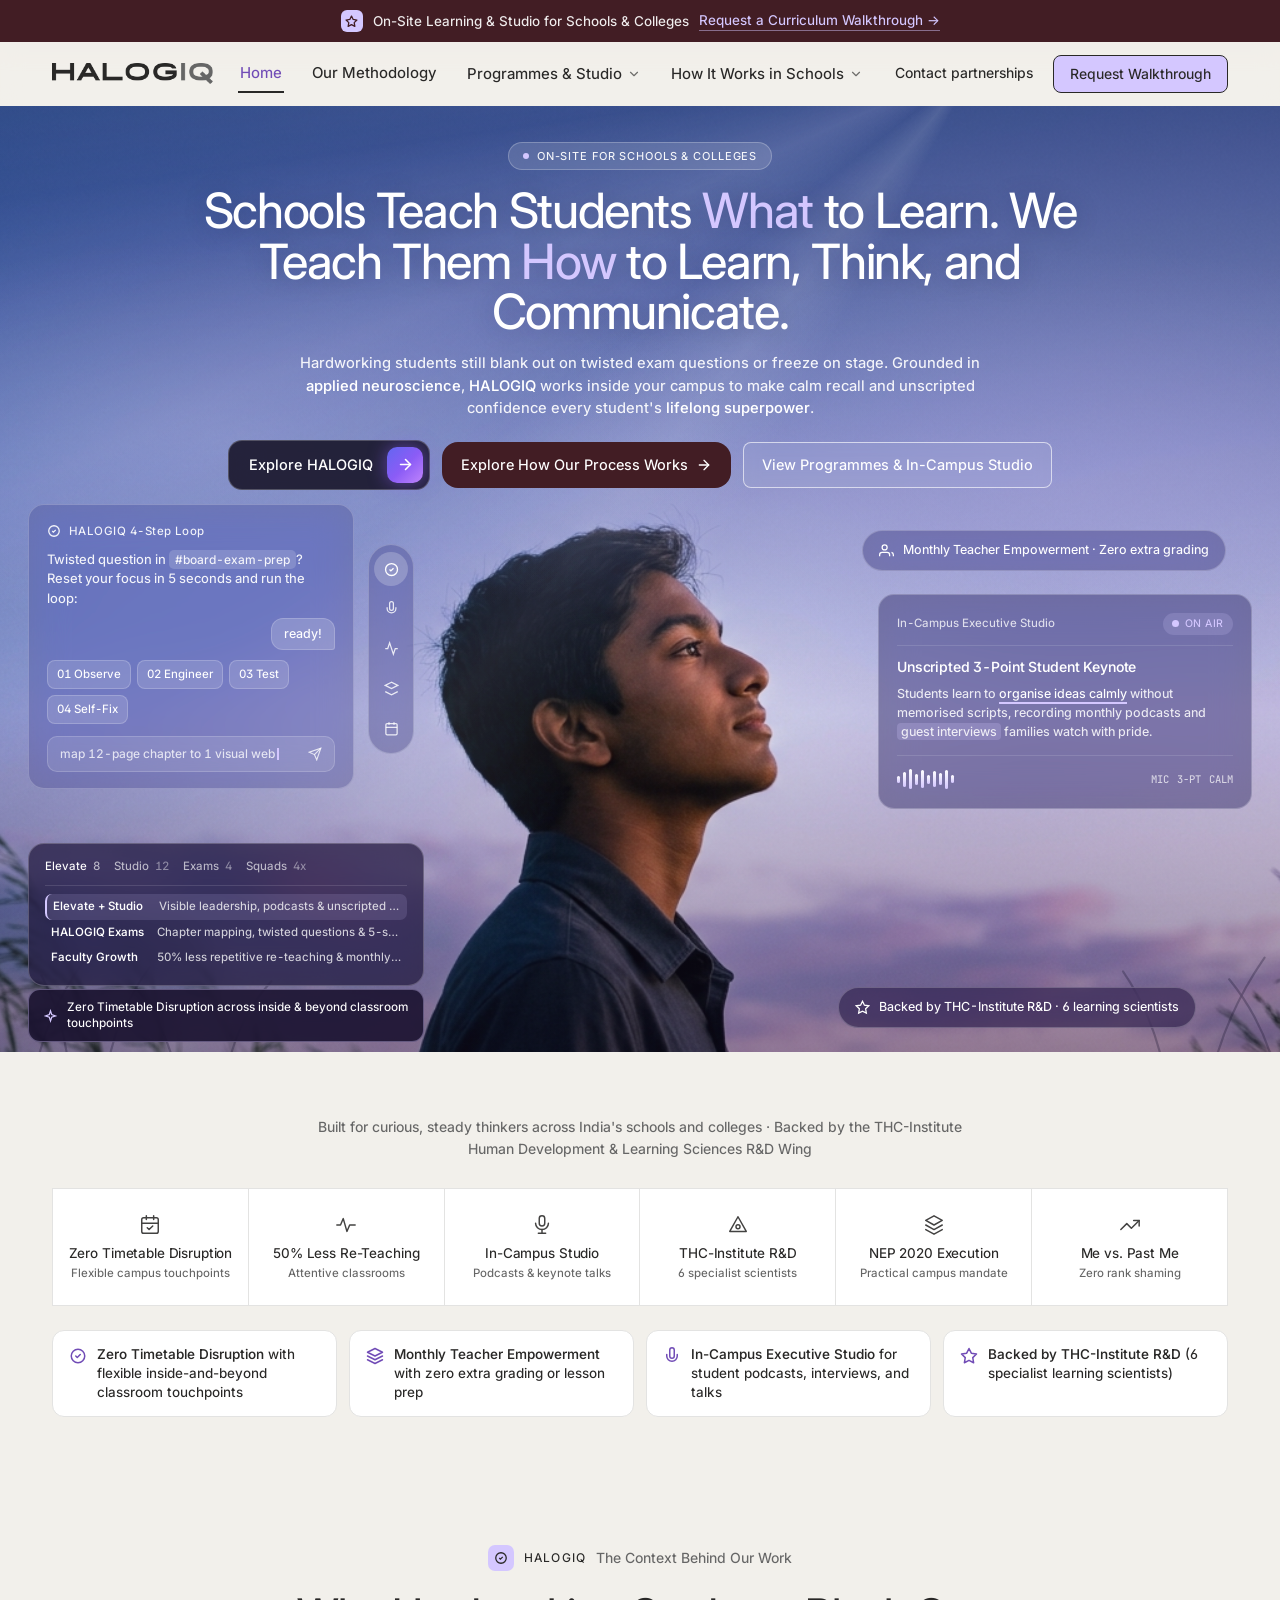
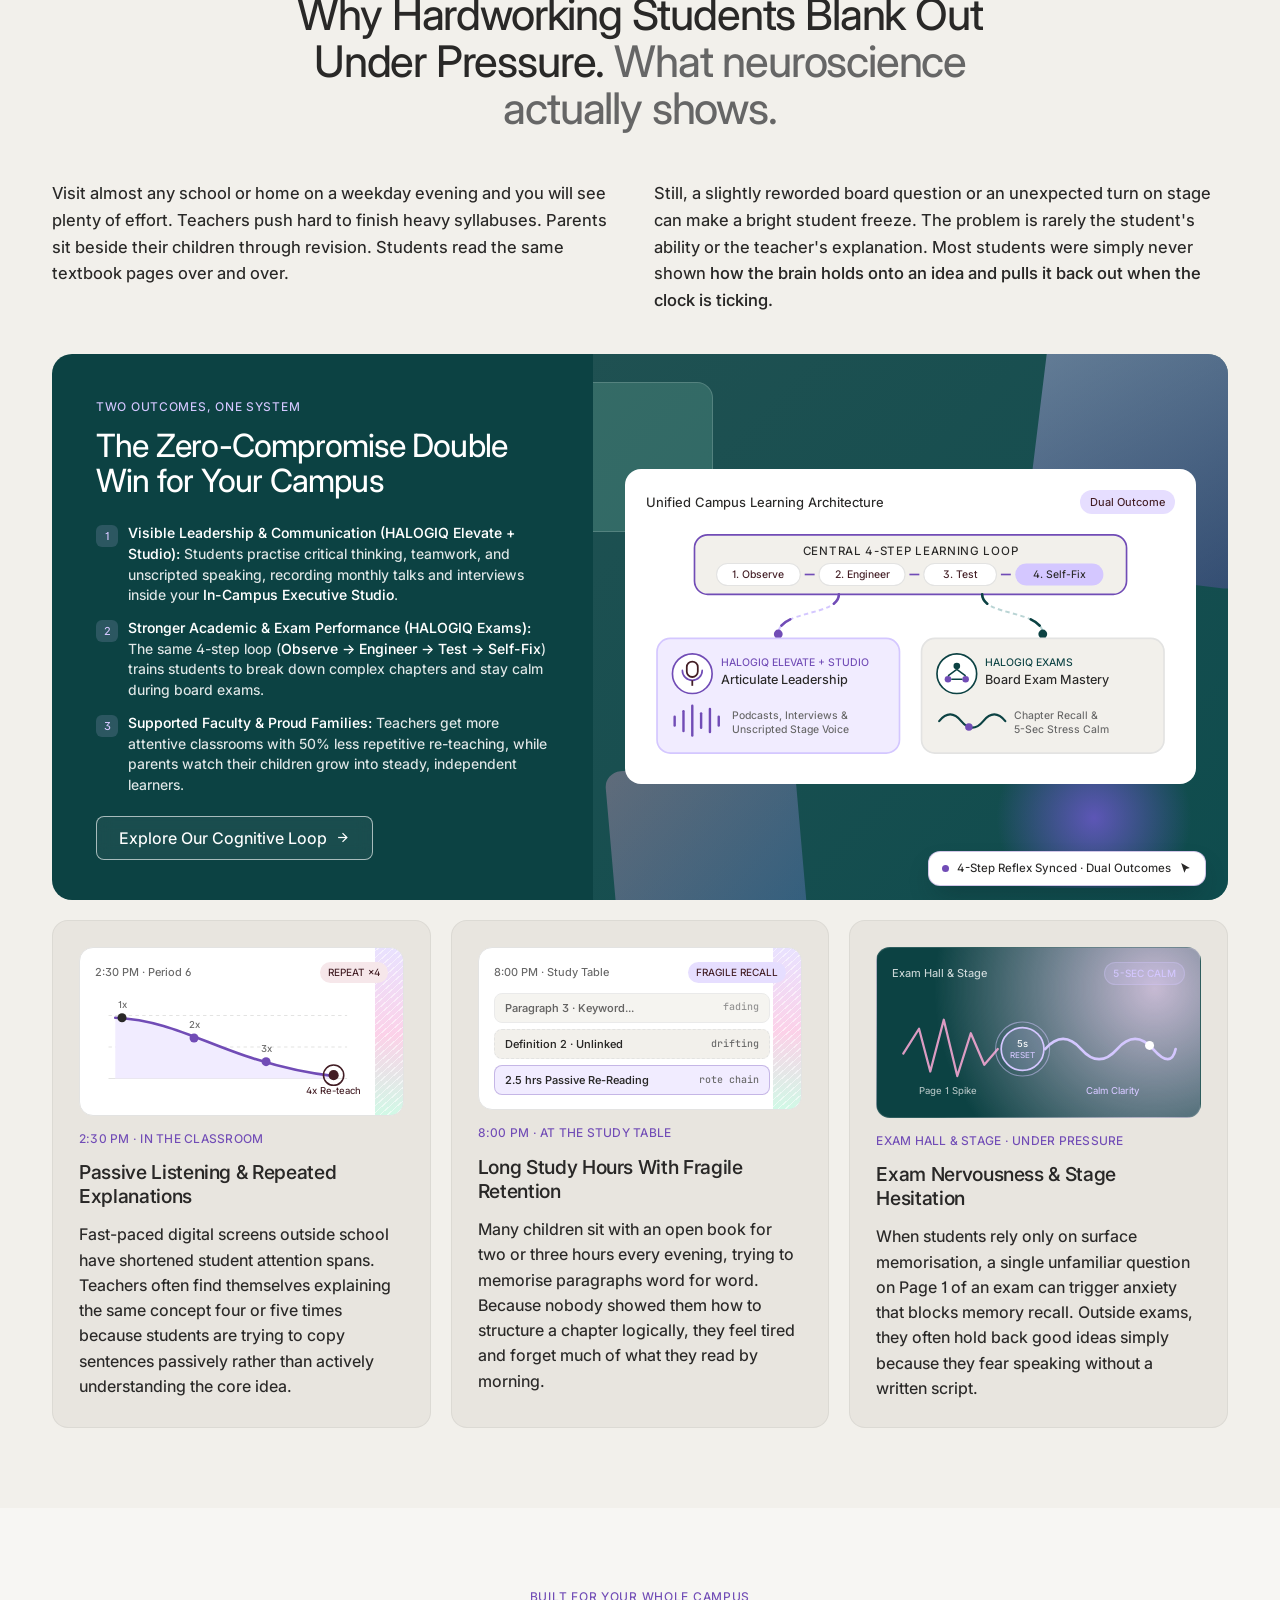
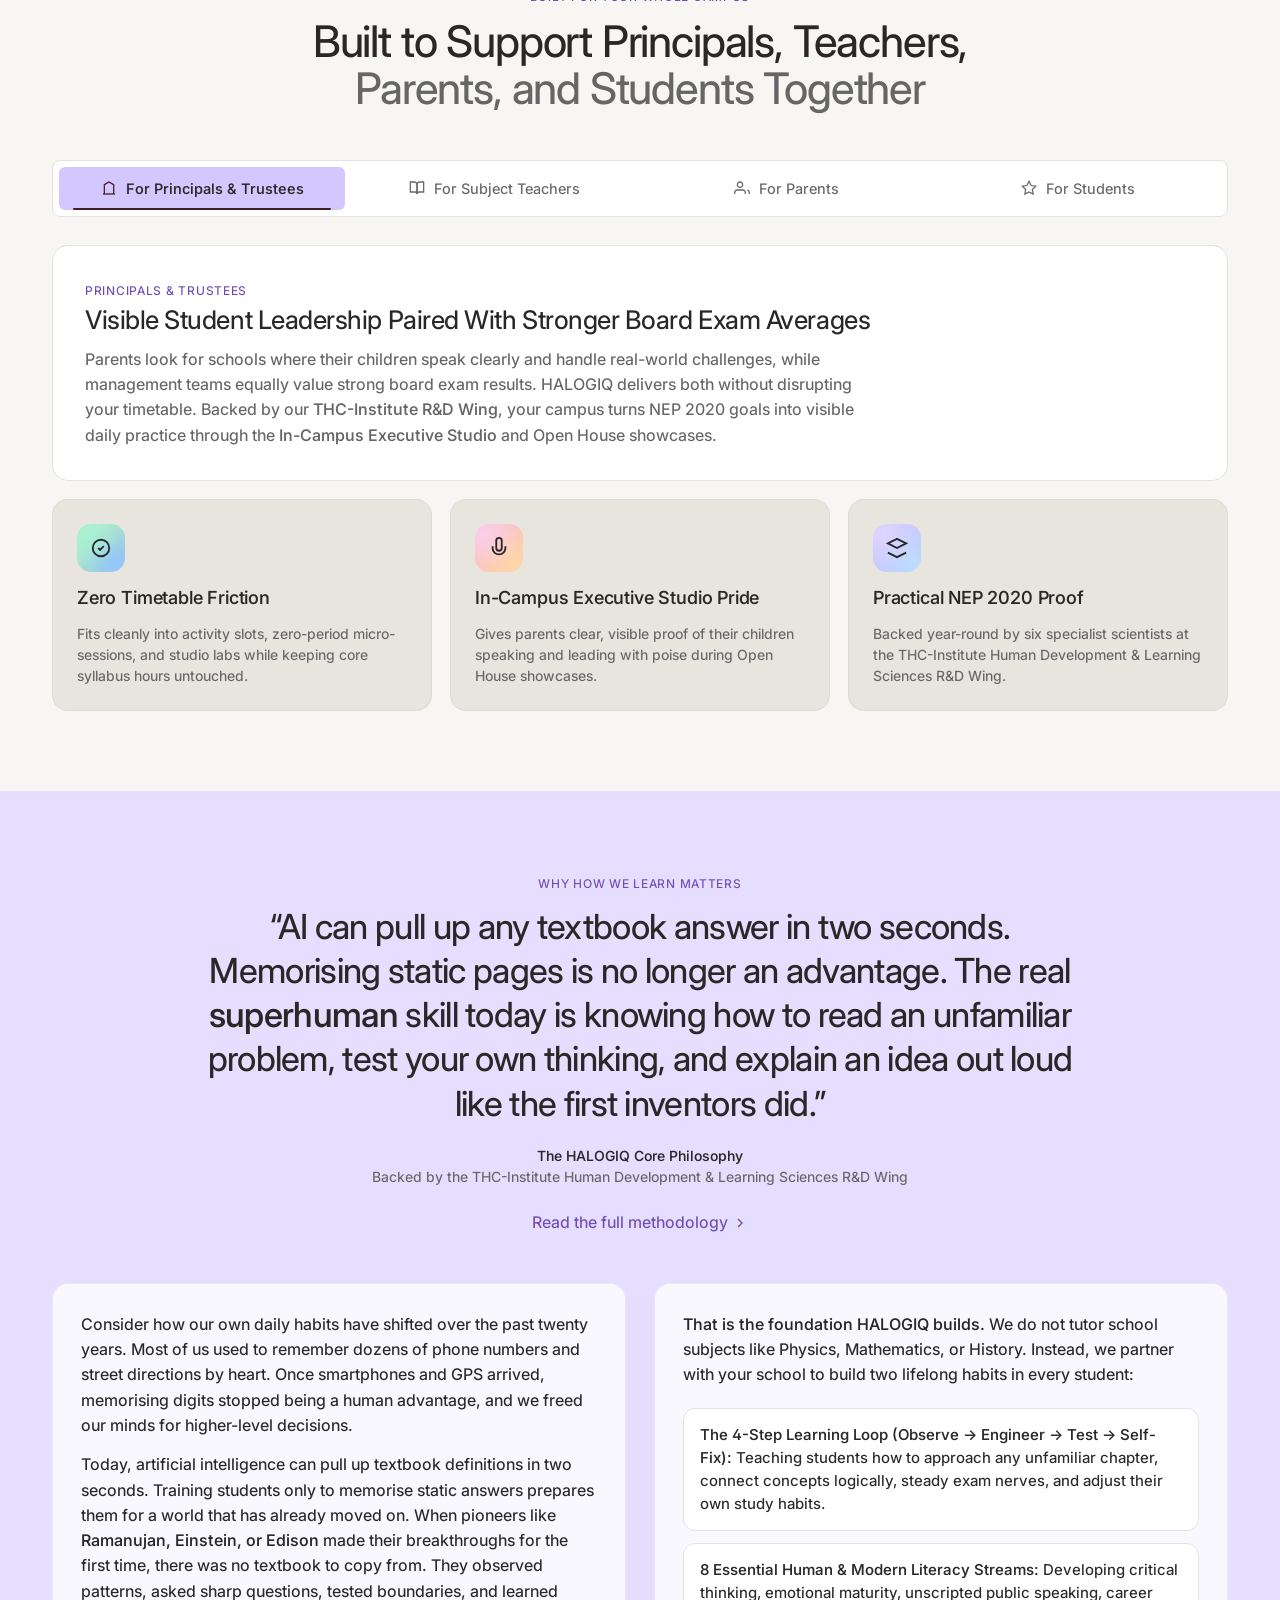
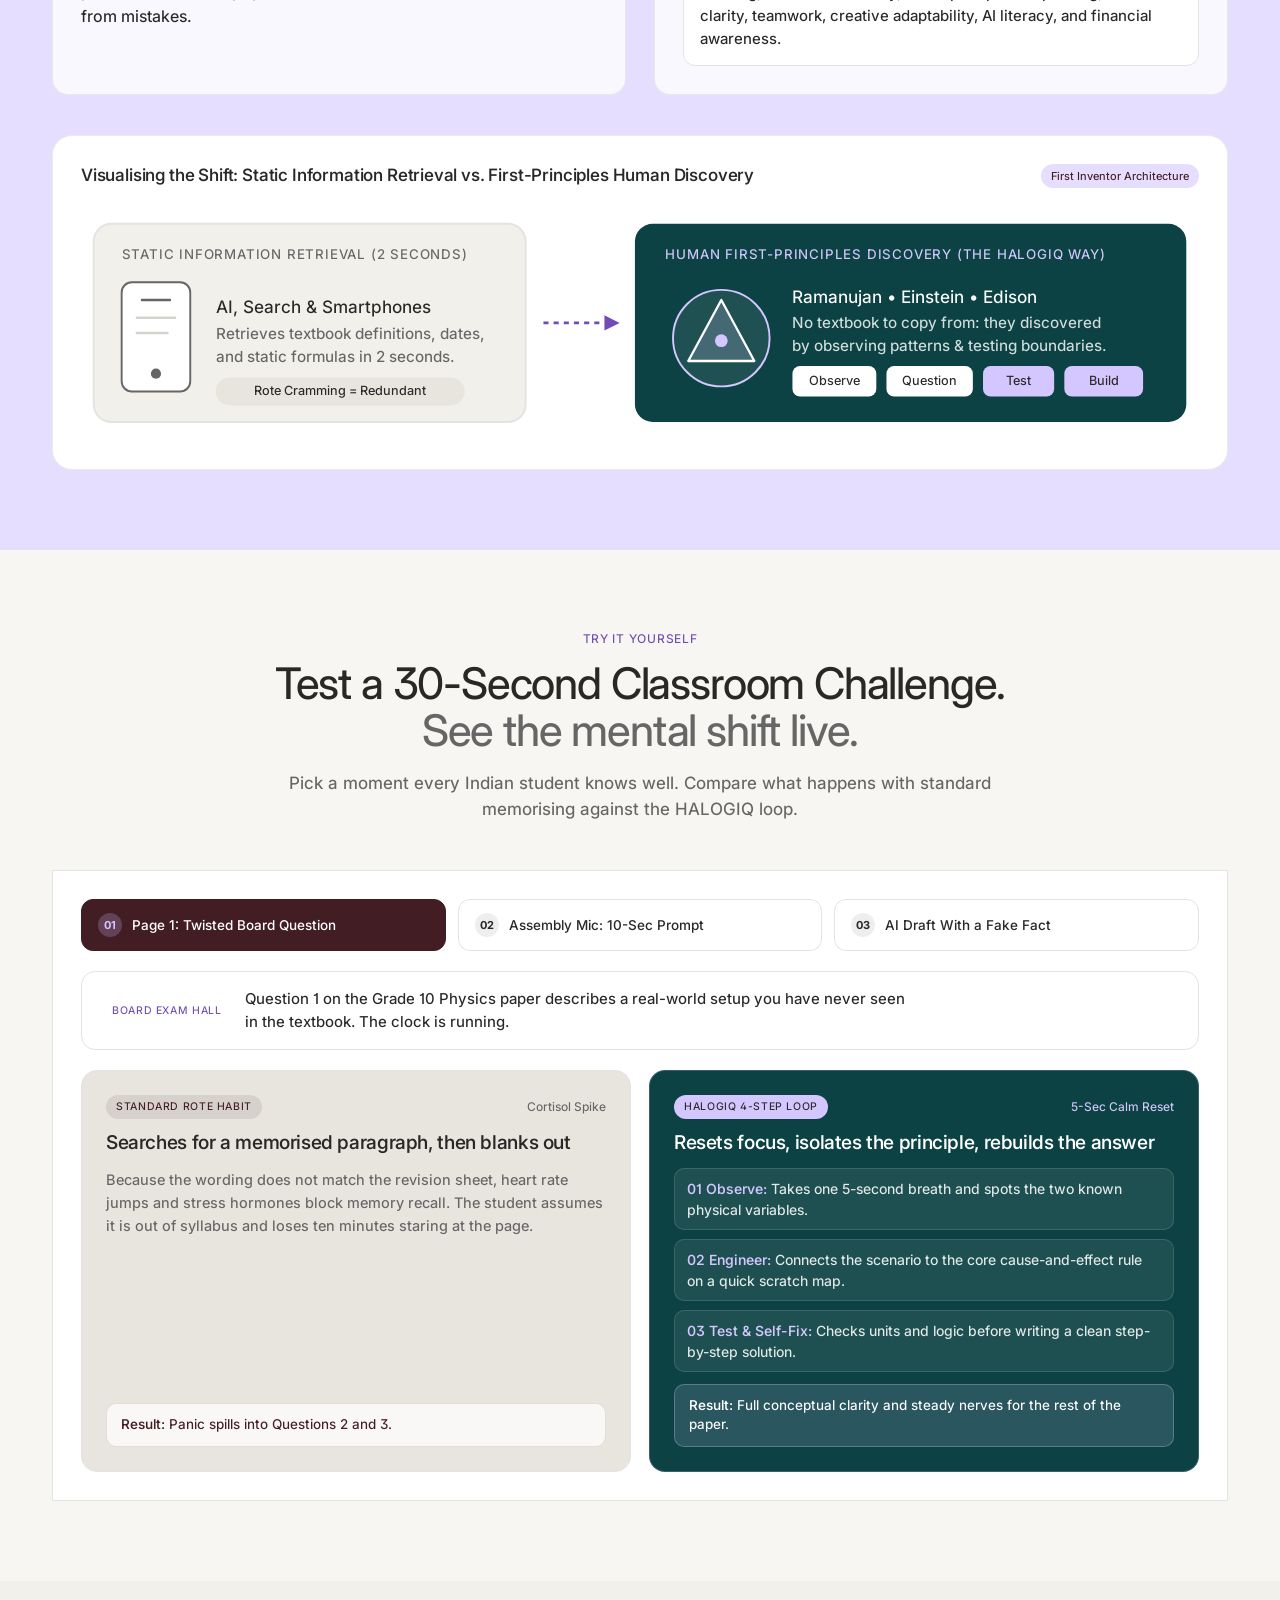
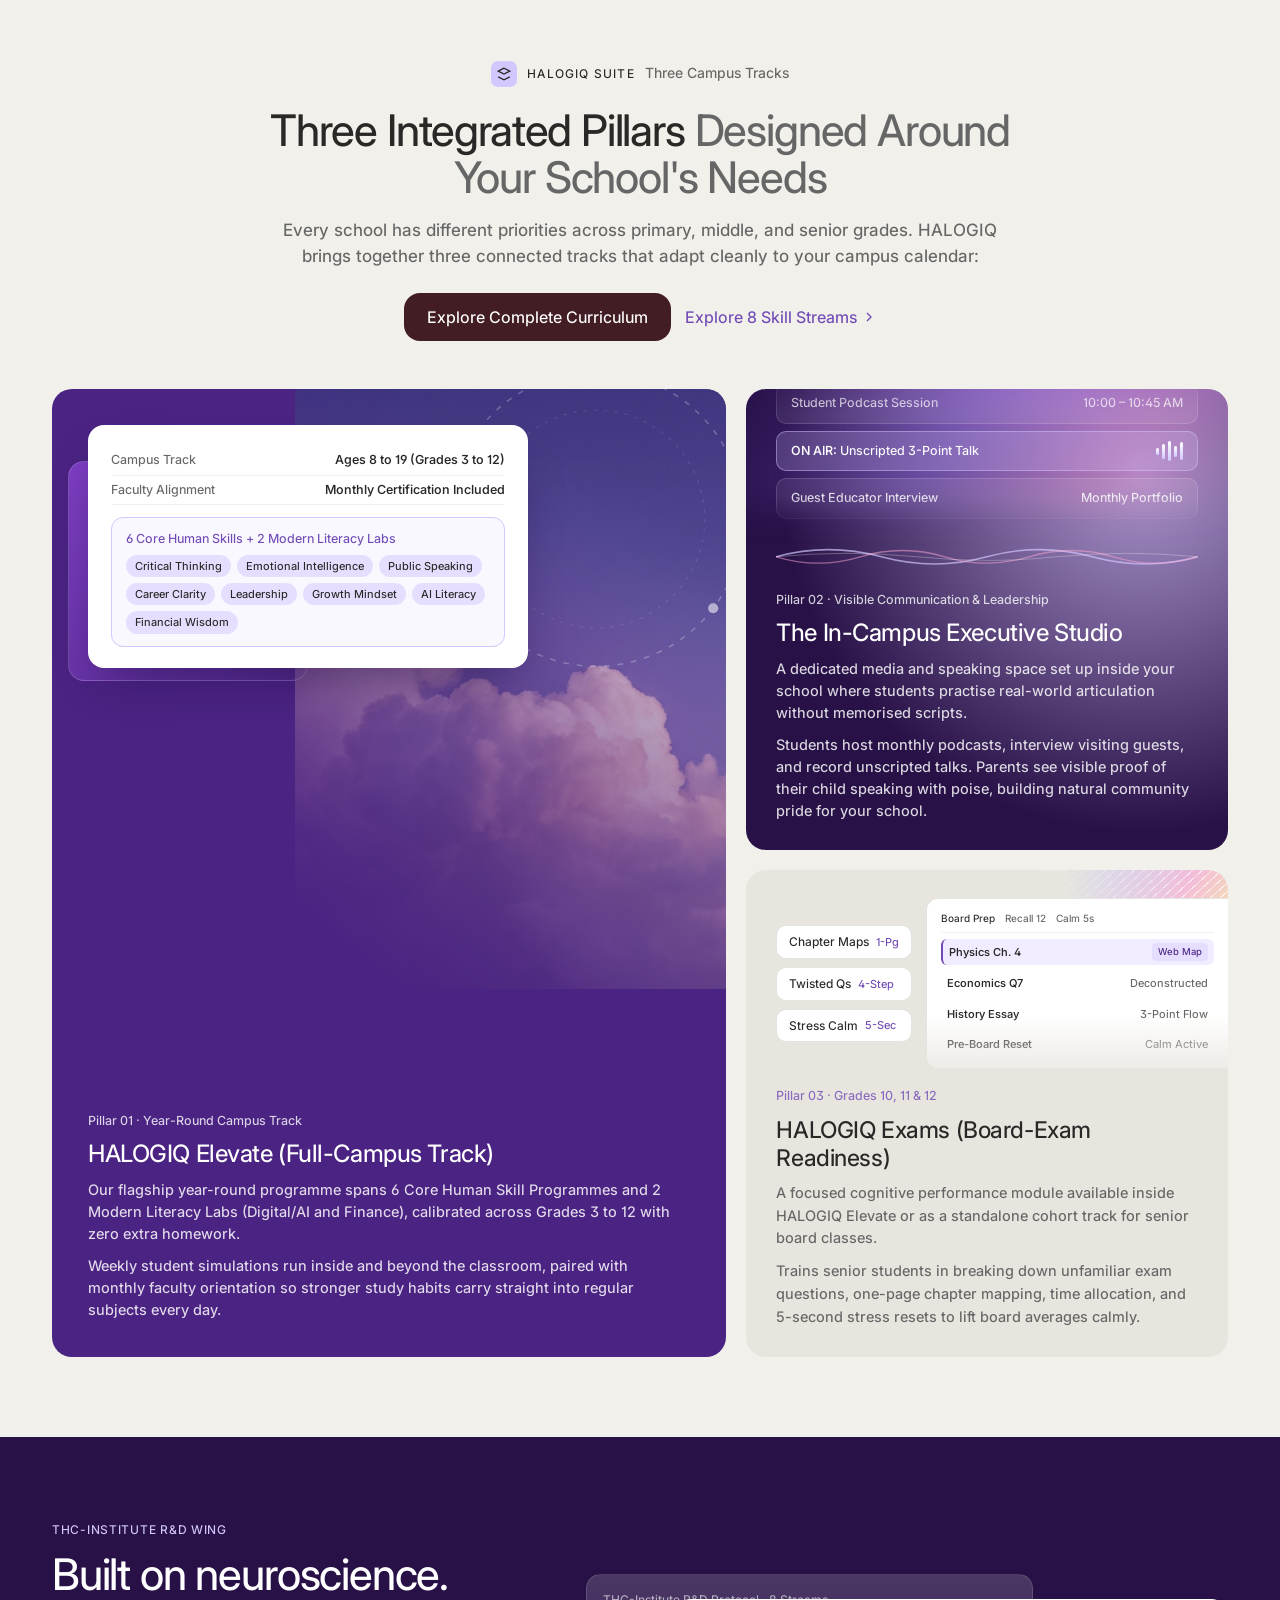
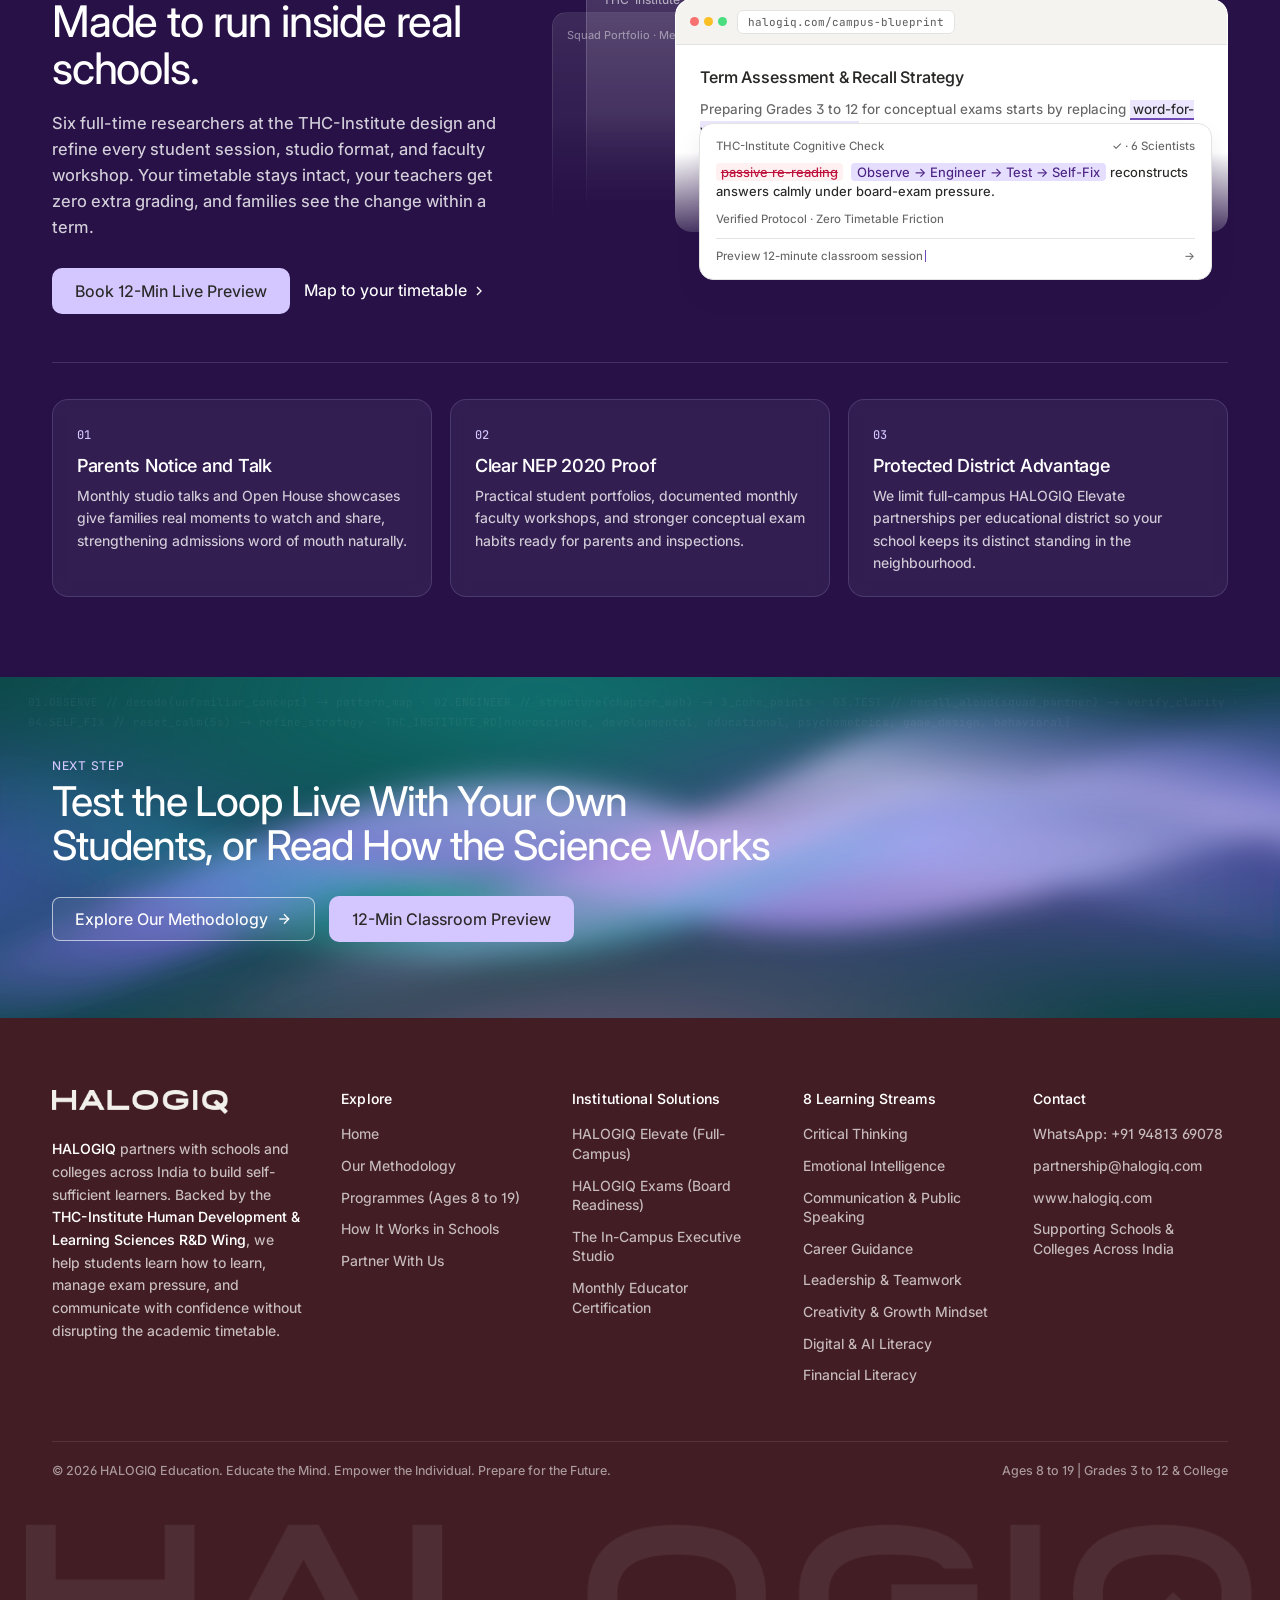
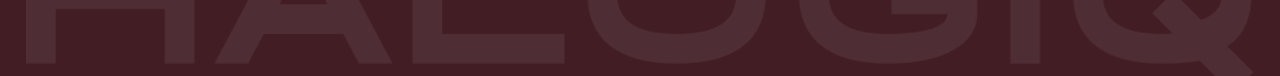
==== commit c4856a61: "feat(copy): calibrate content to zero-AI humanized copy and add 4 interactive modules - Enforce Blad" ====
--- a/index.html
+++ b/index.html
@@ -3,17 +3,17 @@
 <head>
   <meta charset="UTF-8" />
   <meta name="viewport" content="width=device-width, initial-scale=1.0" />
-  <title>HALOGIQ | Foundational Learning, Executive Communication &amp; Meta-Skill Architecture (Ages 8 to 19)</title>
-  <meta name="description" content="HALOGIQ partners with schools and colleges across India on-site to build foundational learning habits (Observe, Engineer, Test, Self-Fix), emotional calm, and articulate communication without disrupting the academic timetable." />
-  <meta property="og:title" content="HALOGIQ — Schools Teach Students What to Learn. We Teach Them How to Learn, Think, and Communicate." />
-  <meta property="og:description" content="On-site Foundational Learning, In-Campus Executive Studio, and Scientific Board-Exam Readiness (Ages 8 to 19 | Grades 3 to 12 &amp; College), backed by the THC-Institute R&amp;D Wing." />
+  <title>HALOGIQ | Applied Neuroscience, Executive Communication &amp; Learning Architecture</title>
+  <meta name="description" content="Grounded in applied neuroscience, HALOGIQ works inside schools and colleges across India to build calm recall, clear thinking, and unscripted speaking without disrupting the timetable." />
+  <meta property="og:title" content="HALOGIQ: Schools Teach Students What to Learn. We Teach Them How to Learn, Think, and Communicate." />
+  <meta property="og:description" content="On-site learning sessions, In-Campus Executive Studio, and board-exam calm for Grades 3 to 12 and College, backed by the THC-Institute R&amp;D Wing." />
   <meta property="og:type" content="website" />
   <meta property="og:url" content="https://www.halogiq.com" />
   <link rel="preconnect" href="https://fonts.googleapis.com" />
   <link rel="preconnect" href="https://fonts.gstatic.com" crossorigin />
   <link rel="stylesheet" href="https://fonts.googleapis.com/css2?family=Inter:ital,opsz,wght@0,14..32,100..900;1,14..32,100..900&family=JetBrains+Mono:wght@400;500&display=swap" />
   <link rel="icon" type="image/svg+xml" href="data:image/svg+xml,%3Csvg xmlns='http://www.w3.org/2000/svg' viewBox='0 0 128 128'%3E%3Crect width='128' height='128' rx='24' fill='%23421d24'/%3E%3Cpath d='M64 20C92 20 108 35 108 60C108 85 92 100 64 100C36 100 20 85 20 60C20 35 36 20 64 20ZM64 36C45 36 36 45 36 60C36 75 45 84 64 84C83 84 92 75 92 60C92 45 83 36 64 36Z' fill='%23d4c7ff' fill-rule='evenodd'/%3E%3Cpath d='M70 59L110 99L98 111L58 71Z' fill='%23ffffff'/%3E%3C/svg%3E" />
-  <link rel="stylesheet" href="styles.css?v=4" />
+  <link rel="stylesheet" href="styles.css?v=6" />
 </head>
 <body>
 
@@ -58,7 +58,7 @@
       <span class="announcement-icon" aria-hidden="true">
         <svg width="13" height="13" viewBox="0 0 24 24" fill="none" stroke="currentColor" stroke-width="2.4" stroke-linecap="round" stroke-linejoin="round"><polygon points="12 2 15.09 8.26 22 9.27 17 14.14 18.18 21.02 12 17.77 5.82 21.02 7 14.14 2 9.27 8.91 8.26 12 2"/></svg>
       </span>
-      <span class="announcement-text">On-Site Learning &amp; Meta-Skill Architecture for Schools &amp; Colleges (Ages 8 to 19)</span>
+      <span class="announcement-text">On-Site Learning &amp; Studio for Schools &amp; Colleges</span>
       <a href="#partner" class="announcement-cta" data-nav="partner">
         <span>Request a Curriculum Walkthrough</span>
         <span aria-hidden="true">&rarr;</span>
@@ -228,11 +228,11 @@
         <div class="sh-hero-header">
           <span class="sh-hero-eyebrow">
             <span class="sh-hero-eyebrow-dot" aria-hidden="true"></span>
-            ON-SITE LEARNING &amp; META-SKILL ARCHITECTURE | AGES 8 TO 19 (GRADES 3 TO 12 &amp; COLLEGE)
+            ON-SITE FOR SCHOOLS &amp; COLLEGES
           </span>
           <h1 tabindex="-1">Schools Teach Students <em>What</em> to Learn. We Teach Them <em>How</em> to Learn, Think, and Communicate.</h1>
           <p class="sh-hero-sub">
-            Across every school and home, teachers work tirelessly to explain the syllabus and students spend hours studying at night. Yet many capable students still struggle to retain lessons, freeze when exam questions are phrased differently, or hesitate to speak in front of an audience. <strong>HALOGIQ</strong> partners with your institution on-site to build the foundational learning habits, emotional calm, and articulate voice that make both academics and life smoother.
+            Hardworking students still blank out on twisted exam questions or freeze on stage. Grounded in <strong>applied neuroscience</strong>, <strong>HALOGIQ</strong> works inside your campus to make calm recall and unscripted confidence every student's <strong>lifelong superpower</strong>.
           </p>
 
           <!-- Signature Superhuman CTA Row -->
@@ -294,7 +294,7 @@
               <svg width="14" height="14" viewBox="0 0 24 24" fill="none" stroke="currentColor" stroke-width="2.2" aria-hidden="true"><circle cx="12" cy="12" r="9"/><path d="M9 12l2 2 4-4"/></svg>
               <span>HALOGIQ 4-Step Loop</span>
             </div>
-            <p>Facing an unfamiliar question in <span class="glass-code-tag">#board-exam-prep</span>? Pause ten seconds and run the loop:</p>
+            <p>Twisted question in <span class="glass-code-tag">#board-exam-prep</span>? Reset your focus in 5 seconds and run the loop:</p>
             <div class="glass-reply-bubble">ready!</div>
             <div class="glass-chip-row">
               <span class="glass-step-chip">01 Observe</span>
@@ -394,7 +394,7 @@
       <section class="sh-trust-strip" aria-label="Institutional Pillars and R&D Specialists">
         <div class="container">
           <p class="sh-trust-caption">
-            Engineered for forward-looking schools &amp; colleges across India · Backed by the THC-Institute Human Development &amp; Learning Sciences R&amp;D Wing
+            Built for curious, steady thinkers across India's schools and colleges &middot; Backed by the THC-Institute Human Development &amp; Learning Sciences R&amp;D Wing
           </p>
 
           <!-- 6-Cell Bordered Monochrome Grid with Bespoke Vector Emblems -->
@@ -441,7 +441,7 @@
                   <svg width="22" height="22" viewBox="0 0 24 24" fill="none" stroke="currentColor" stroke-width="1.6" stroke-linecap="round" stroke-linejoin="round"><path d="M12 2L3 7l9 5 9-5-9-5z"/><path d="M3 17l9 5 9-5"/><path d="M3 12l9 5 9-5"/></svg>
                 </span>
                 <span class="trust-cell-title">NEP 2020 Execution</span>
-                <span class="trust-cell-sub">Tangible campus mandate</span>
+                <span class="trust-cell-sub">Practical campus mandate</span>
               </div>
             </div>
             <div class="sh-trust-cell">
@@ -488,15 +488,15 @@
               <span class="suite-badge-brand">HALOGIQ</span>
               <span class="suite-badge-sub">The Context Behind Our Work</span>
             </div>
-            <h2>Why Do Hardworking Students Still Find It Difficult <span class="heading-muted">to Retain and Apply What They Study?</span></h2>
+            <h2>Why Hardworking Students Blank Out Under Pressure. <span class="heading-muted">What neuroscience actually shows.</span></h2>
           </div>
 
           <div class="narrative-intro reveal-on-scroll">
             <p>
-              If you visit almost any classroom or home today, there is no shortage of effort. Teachers put their full energy into completing demanding syllabuses. Parents spend their evenings sitting beside their children to supervise revision. Students spend hours reading and re-reading their notes.
+              Visit almost any school or home on a weekday evening and you will see plenty of effort. Teachers push hard to finish heavy syllabuses. Parents sit beside their children through revision. Students read the same textbook pages over and over.
             </p>
             <p>
-              Yet when a board exam question is phrased slightly outside the familiar textbook format, or when a student is invited to share an original thought on stage, many bright students freeze. This happens not because the student lacks ability, and not because the teacher did not explain the topic well. It happens because <strong>students are rarely taught the underlying process of how their own mind observes, connects, retains, and recalls information under pressure.</strong>
+              Still, a slightly reworded board question or an unexpected turn on stage can make a bright student freeze. The problem is rarely the student's ability or the teacher's explanation. Most students were simply never shown <strong>how the brain holds onto an idea and pulls it back out when the clock is ticking.</strong>
             </p>
           </div>
 
@@ -505,22 +505,22 @@
             <div class="bento-lagoon-wide reveal-on-scroll">
               <div class="bento-lagoon-copy">
                 <div>
-                  <span class="eyebrow on-dark">DUAL OUTCOME ARCHITECTURE</span>
+                  <span class="eyebrow on-dark">TWO OUTCOMES, ONE SYSTEM</span>
                   <h3>The Zero-Compromise Double Win for Your Campus</h3>
                 </div>
 
                 <div class="lagoon-outcomes-list">
                   <div class="lagoon-outcome-item">
                     <span class="lagoon-outcome-dot" aria-hidden="true">1</span>
-                    <div><strong>1. Visible Leadership &amp; Communication (HALOGIQ Elevate + Studio):</strong> Students practise critical thinking, teamwork, and unscripted speaking, recording monthly talks and interviews inside your <strong>In-Campus Executive Studio</strong>.</div>
+                    <div><strong>Visible Leadership &amp; Communication (HALOGIQ Elevate + Studio):</strong> Students practise critical thinking, teamwork, and unscripted speaking, recording monthly talks and interviews inside your <strong>In-Campus Executive Studio</strong>.</div>
                   </div>
                   <div class="lagoon-outcome-item">
                     <span class="lagoon-outcome-dot" aria-hidden="true">2</span>
-                    <div><strong>2. Stronger Academic &amp; Exam Performance (HALOGIQ Exams):</strong> The exact same 4-step learning loop (<strong>Observe -&gt; Engineer -&gt; Test -&gt; Self-Fix</strong>) trains students to break down complex chapters and stay calm during board exams.</div>
+                    <div><strong>Stronger Academic &amp; Exam Performance (HALOGIQ Exams):</strong> The same 4-step loop (<strong>Observe &rarr; Engineer &rarr; Test &rarr; Self-Fix</strong>) trains students to break down complex chapters and stay calm during board exams.</div>
                   </div>
                   <div class="lagoon-outcome-item">
                     <span class="lagoon-outcome-dot" aria-hidden="true">3</span>
-                    <div><strong>3. Empowered Faculty &amp; Proud Families:</strong> Teachers experience more attentive classrooms with 50% less repetitive re-teaching, while parents watch their children grow into calm, self-sufficient learners.</div>
+                    <div><strong>Supported Faculty &amp; Proud Families:</strong> Teachers get more attentive classrooms with 50% less repetitive re-teaching, while parents watch their children grow into steady, independent learners.</div>
                   </div>
                 </div>
 
@@ -648,7 +648,7 @@
                     <text x="212" y="90" text-anchor="middle" fill="#421d24" font-family="Inter, sans-serif" font-size="8.5" font-weight="700">4x Re-teach</text>
                   </svg>
                 </div>
-                <span class="context-time-tag">1. In the Classroom (At 2:30 PM for Teachers)</span>
+                <span class="context-time-tag">2:30 PM &middot; IN THE CLASSROOM</span>
                 <h3>Passive Listening &amp; Repeated Explanations</h3>
                 <p>
                   Fast-paced digital screens outside school have shortened student attention spans. Teachers often find themselves explaining the same concept four or five times because students are trying to copy sentences passively rather than actively understanding the core idea.
@@ -678,7 +678,7 @@
                     </div>
                   </div>
                 </div>
-                <span class="context-time-tag">2. At the Study Table (At 8:00 PM for Parents)</span>
+                <span class="context-time-tag">8:00 PM &middot; AT THE STUDY TABLE</span>
                 <h3>Long Study Hours With Fragile Retention</h3>
                 <p>
                   Many children sit with an open book for two or three hours every evening, trying to memorise paragraphs word for word. Because nobody showed them how to structure a chapter logically, they feel tired and forget much of what they read by morning.
@@ -711,7 +711,7 @@
                     <text x="196" y="88" text-anchor="middle" fill="#d4c7ff" font-family="Inter, sans-serif" font-size="8.5" font-weight="600">Calm Clarity</text>
                   </svg>
                 </div>
-                <span class="context-time-tag">3. In Exams &amp; Real Life (For Students)</span>
+                <span class="context-time-tag">EXAM HALL &amp; STAGE &middot; UNDER PRESSURE</span>
                 <h3>Exam Nervousness &amp; Stage Hesitation</h3>
                 <p>
                   When students rely only on surface memorisation, a single unfamiliar question on Page 1 of an exam can trigger anxiety that blocks memory recall. Outside exams, they often hold back good ideas simply because they fear speaking without a written script.
@@ -726,7 +726,7 @@
       <section class="section surface-parchment-light">
         <div class="container">
           <div class="section-header centered reveal-on-scroll">
-            <span class="eyebrow">SHARED VALUE ACROSS YOUR INSTITUTION</span>
+            <span class="eyebrow">BUILT FOR YOUR WHOLE CAMPUS</span>
             <h2>Built to Support Principals, Teachers, <span class="heading-muted">Parents, and Students Together</span></h2>
           </div>
 
@@ -734,7 +734,7 @@
             <div class="tab-buttons" role="tablist" aria-label="Institutional Stakeholder Benefits">
               <button type="button" class="tab-btn active" role="tab" aria-selected="true" tabindex="0" aria-controls="stakeholder-tab-1" id="btn-tab-1" data-tab="stakeholder-tab-1">
                 <svg width="16" height="16" viewBox="0 0 24 24" fill="none" stroke="currentColor" stroke-width="1.9" aria-hidden="true"><path d="M3 21h18"/><path d="M5 21V7l7-4 7 4v14"/></svg>
-                <span>For School Principals &amp; Trustees</span>
+                <span>For Principals &amp; Trustees</span>
               </button>
               <button type="button" class="tab-btn" role="tab" aria-selected="false" tabindex="-1" aria-controls="stakeholder-tab-2" id="btn-tab-2" data-tab="stakeholder-tab-2">
                 <svg width="16" height="16" viewBox="0 0 24 24" fill="none" stroke="currentColor" stroke-width="1.9" aria-hidden="true"><path d="M2 3h6a4 4 0 0 1 4 4v14a3 3 0 0 0-3-3H2z"/><path d="M22 3h-6a4 4 0 0 0-4 4v14a3 3 0 0 1 3-3h7z"/></svg>
@@ -746,17 +746,17 @@
               </button>
               <button type="button" class="tab-btn" role="tab" aria-selected="false" tabindex="-1" aria-controls="stakeholder-tab-4" id="btn-tab-4" data-tab="stakeholder-tab-4">
                 <svg width="16" height="16" viewBox="0 0 24 24" fill="none" stroke="currentColor" stroke-width="1.9" aria-hidden="true"><polygon points="12 2 15.09 8.26 22 9.27 17 14.14 18.18 21.02 12 17.77 5.82 21.02 7 14.14 2 9.27 8.91 8.26 12 2"/></svg>
-                <span>For Students (Ages 8 to 19)</span>
+                <span>For Students</span>
               </button>
             </div>
 
             <!-- Tab 1: Principals & Trustees -->
             <div class="tab-panel active" id="stakeholder-tab-1" role="tabpanel" tabindex="0" aria-labelledby="btn-tab-1">
               <div class="tab-panel-header-card">
-                <span class="eyebrow compact">TAB 1: FOR SCHOOL PRINCIPALS &amp; TRUSTEES</span>
+                <span class="eyebrow compact">PRINCIPALS &amp; TRUSTEES</span>
                 <h3>Visible Student Leadership Paired With Stronger Board Exam Averages</h3>
                 <p>
-                  Parents today look for schools where their children develop confident communication and real-world readiness, while management teams equally value strong board exam results. HALOGIQ delivers both without disrupting your timetable. Supported by our <strong>THC-Institute R&amp;D Wing</strong>, your campus executes NEP 2020 mandates tangibly while showcasing student growth through the <strong>In-Campus Executive Studio</strong> and Open House showcases.
+                  Parents look for schools where their children speak clearly and handle real-world challenges, while management teams equally value strong board exam results. HALOGIQ delivers both without disrupting your timetable. Backed by our <strong>THC-Institute R&amp;D Wing</strong>, your campus turns NEP 2020 goals into visible daily practice through the <strong>In-Campus Executive Studio</strong> and Open House showcases.
                 </p>
               </div>
               <div class="tab-outcome-grid">
@@ -765,21 +765,21 @@
                     <svg width="22" height="22" viewBox="0 0 24 24" fill="none" stroke="currentColor" stroke-width="2"><circle cx="12" cy="12" r="9"/><path d="M9 12l2 2 4-4"/></svg>
                   </span>
                   <h4>Zero Timetable Friction</h4>
-                  <p>Weaves seamlessly into activity slots, zero-period micro-sessions, and studio touchpoints while keeping core syllabus hours untouched.</p>
+                  <p>Fits cleanly into activity slots, zero-period micro-sessions, and studio labs while keeping core syllabus hours untouched.</p>
                 </div>
                 <div class="tab-outcome-card">
                   <span class="mesh-icon-tile mesh-peach" aria-hidden="true">
                     <svg width="22" height="22" viewBox="0 0 24 24" fill="none" stroke="currentColor" stroke-width="2"><path d="M12 1a3 3 0 0 0-3 3v8a3 3 0 0 0 6 0V4a3 3 0 0 0-3-3z"/><path d="M19 10v2a7 7 0 0 1-14 0v-2"/></svg>
                   </span>
                   <h4>In-Campus Executive Studio Pride</h4>
-                  <p>Gives parents undeniable, visible proof of their children speaking and leading with poise during Open House showcases.</p>
+                  <p>Gives parents clear, visible proof of their children speaking and leading with poise during Open House showcases.</p>
                 </div>
                 <div class="tab-outcome-card">
                   <span class="mesh-icon-tile mesh-lavender" aria-hidden="true">
                     <svg width="22" height="22" viewBox="0 0 24 24" fill="none" stroke="currentColor" stroke-width="2"><path d="M12 2L2 7l10 5 10-5-10-5z"/><path d="M2 17l10 5 10-5"/></svg>
                   </span>
-                  <h4>Tangible NEP 2020 Execution</h4>
-                  <p>Backed continuously by six specialist scientists at the THC-Institute Human Development &amp; Learning Sciences R&amp;D Wing.</p>
+                  <h4>Practical NEP 2020 Proof</h4>
+                  <p>Backed year-round by six specialist scientists at the THC-Institute Human Development &amp; Learning Sciences R&amp;D Wing.</p>
                 </div>
               </div>
             </div>
@@ -787,10 +787,10 @@
             <!-- Tab 2: Subject Teachers -->
             <div class="tab-panel" id="stakeholder-tab-2" role="tabpanel" tabindex="0" aria-labelledby="btn-tab-2">
               <div class="tab-panel-header-card">
-                <span class="eyebrow compact">TAB 2: FOR SUBJECT TEACHERS</span>
+                <span class="eyebrow compact">SUBJECT TEACHERS</span>
                 <h3>Calmer, More Attentive Classrooms and Monthly Professional Credentials</h3>
                 <p>
-                  We never add lesson planning or grading work to your teachers' schedules. By training students how to focus, listen actively, and structure their notes, HALOGIQ reduces repetitive re-teaching and afternoon vocal fatigue. In addition, your teachers receive monthly professional development workshops and recognized credentials in modern learning sciences.
+                  We never add lesson planning or grading work to your teachers' schedules. By training students how to focus, listen actively, and structure their notes, HALOGIQ reduces repetitive re-teaching and afternoon vocal fatigue. Your teachers also receive monthly workshops and recognized credentials in modern learning sciences.
                 </p>
               </div>
               <div class="tab-outcome-grid">
@@ -821,10 +821,10 @@
             <!-- Tab 3: Parents -->
             <div class="tab-panel" id="stakeholder-tab-3" role="tabpanel" tabindex="0" aria-labelledby="btn-tab-3">
               <div class="tab-panel-header-card">
-                <span class="eyebrow compact">TAB 3: FOR PARENTS</span>
-                <h3>Peaceful Evening Study Routines and Visible Stage Confidence</h3>
+                <span class="eyebrow compact">PARENTS</span>
+                <h3>Calmer Evening Study and Real Stage Confidence</h3>
                 <p>
-                  When children learn how to break down chapters independently and calm their own exam nerves, two hours of stressful evening homework turns into 45 minutes of focused study. Beyond academics, parents get to watch their children speak articulately in studio recordings and live campus showcases.
+                  Give your child the <strong>cognitive superpower</strong> to break down chapters on their own and settle exam nerves before they spiral. Two stressful hours of evening cramming drop to 45 minutes of focused study, and you get to watch them speak clearly in monthly campus studio recordings.
                 </p>
               </div>
               <div class="tab-outcome-grid">
@@ -840,7 +840,7 @@
                     <svg width="22" height="22" viewBox="0 0 24 24" fill="none" stroke="currentColor" stroke-width="2"><polygon points="23 7 16 12 23 17 23 7"/><rect x="1" y="5" width="15" height="14" rx="2"/></svg>
                   </span>
                   <h4>Monthly Studio Reflection Portfolio</h4>
-                  <p>Watch tangible growth across spoken talks, guest interviews, and structured podcasts recorded right inside campus.</p>
+                  <p>Watch real growth across spoken talks, guest interviews, and structured podcasts recorded right inside campus.</p>
                 </div>
                 <div class="tab-outcome-card">
                   <span class="mesh-icon-tile mesh-lavender" aria-hidden="true">
@@ -855,8 +855,8 @@
             <!-- Tab 4: Students -->
             <div class="tab-panel" id="stakeholder-tab-4" role="tabpanel" tabindex="0" aria-labelledby="btn-tab-4">
               <div class="tab-panel-header-card">
-                <span class="eyebrow compact">TAB 4: FOR STUDENTS (AGES 8 TO 19)</span>
-                <h3>Engaging Group Challenges, Squad Badges, and Real Self-Confidence</h3>
+                <span class="eyebrow compact">STUDENTS</span>
+                <h3>Group Challenges, Squad Badges, and Real Self-Confidence</h3>
                 <p>
                   There are no rote textbooks to memorise and no stressful rank leaderboards. Students learn through interactive team simulations, studio speaking sessions, and positive <strong>Me vs. Past Me</strong> milestones, earning collaborative <strong>4-Person Squad Badges</strong> across 8 skill streams as they grow.
                 </p>
@@ -893,9 +893,9 @@
       <section class="section surface-lilac">
         <div class="container">
           <div class="lilac-quote-block reveal-on-scroll">
-            <span class="eyebrow">WHY "LEARNING HOW TO LEARN" MATTERS NOW</span>
+            <span class="eyebrow">WHY HOW WE LEARN MATTERS</span>
             <p class="lilac-quote-text">
-              &ldquo;Today, artificial intelligence can retrieve textbook definitions in two seconds. <strong>Preparing self-sufficient minds for an AI-driven world</strong> means teaching students to observe patterns, ask thoughtful questions, and test boundaries like the first inventors.&rdquo;
+              &ldquo;AI can pull up any textbook answer in two seconds. Memorising static pages is no longer an advantage. The real <strong>superhuman</strong> skill today is knowing how to read an unfamiliar problem, test your own thinking, and explain an idea out loud like the first inventors did.&rdquo;
             </p>
             <div class="lilac-attribution">
               <strong>The HALOGIQ Core Philosophy</strong>
@@ -903,7 +903,7 @@
             </div>
             <div class="mt-24">
               <a href="#methodology" class="violet-link" data-nav="methodology">
-                <span>Read the full cognitive methodology</span>
+                <span>Read the full methodology</span>
                 <svg width="16" height="16" viewBox="0 0 24 24" fill="none" stroke="currentColor" stroke-width="2" aria-hidden="true"><polyline points="9 18 15 12 9 6"/></svg>
               </a>
             </div>
@@ -915,20 +915,20 @@
                 Consider how our own daily habits have shifted over the past twenty years. Most of us used to remember dozens of phone numbers and street directions by heart. Once smartphones and GPS arrived, memorising digits stopped being a human advantage, and we freed our minds for higher-level decisions.
               </p>
               <p>
-                Today, artificial intelligence can retrieve textbook definitions in two seconds. In this environment, training students only to memorise static answers prepares them for a world that has already changed. When pioneers like <strong>Ramanujan, Einstein, or Edison</strong> made their breakthroughs for the first time, there was no textbook to copy from. They observed patterns, asked thoughtful questions, tested boundaries, and learned from mistakes.
+                Today, artificial intelligence can pull up textbook definitions in two seconds. Training students only to memorise static answers prepares them for a world that has already moved on. When pioneers like <strong>Ramanujan, Einstein, or Edison</strong> made their breakthroughs for the first time, there was no textbook to copy from. They observed patterns, asked sharp questions, tested boundaries, and learned from mistakes.
               </p>
             </div>
 
             <div class="philosophy-col">
               <p>
-                <strong>That is the foundation HALOGIQ builds.</strong> We do not tutor school subjects like Physics, Mathematics, or History. Instead, we partner with your school to nurture two lifelong capabilities in every child:
+                <strong>That is the foundation HALOGIQ builds.</strong> We do not tutor school subjects like Physics, Mathematics, or History. Instead, we partner with your school to build two lifelong habits in every student:
               </p>
               <ol class="philosophy-list">
                 <li>
-                  <strong>1. The 4-Step Learning Reflex (Observe -&gt; Engineer -&gt; Test -&gt; Self-Fix):</strong> Teaching students how to approach any unfamiliar chapter, connect concepts logically, regulate exam stress, and correct their own study habits.
+                  <strong>The 4-Step Learning Loop (Observe &rarr; Engineer &rarr; Test &rarr; Self-Fix):</strong> Teaching students how to approach any unfamiliar chapter, connect concepts logically, steady exam nerves, and adjust their own study habits.
                 </li>
                 <li>
-                  <strong>2. 8 Essential Human &amp; Modern Literacy Streams:</strong> Developing critical thinking, emotional maturity, unscripted public speaking, career clarity, teamwork, creative adaptability, AI literacy, and financial awareness.
+                  <strong>8 Essential Human &amp; Modern Literacy Streams:</strong> Developing critical thinking, emotional maturity, unscripted public speaking, career clarity, teamwork, creative adaptability, AI literacy, and financial awareness.
                 </li>
               </ol>
             </div>
@@ -987,6 +987,77 @@
         </div>
       </section>
 
+      <!-- NEW MODULE 1: INTERACTIVE 30-SECOND CLASSROOM CHALLENGE (ASTRA CONUNDRUMS-INSPIRED) -->
+      <section class="section surface-parchment-light" id="sec-brain-challenge">
+        <div class="container">
+          <div class="section-header centered reveal-on-scroll">
+            <span class="eyebrow">TRY IT YOURSELF</span>
+            <h2>Test a 30-Second Classroom Challenge. <span class="heading-muted">See the mental shift live.</span></h2>
+            <p>
+              Pick a moment every Indian student knows well. Compare what happens with standard memorising against the HALOGIQ loop.
+            </p>
+          </div>
+
+          <div class="challenge-shell reveal-on-scroll">
+            <div class="challenge-selector" role="tablist" aria-label="Classroom Challenge Scenarios">
+              <button type="button" class="challenge-pill active" role="tab" aria-selected="true" data-challenge="exam">
+                <span class="challenge-pill-num">01</span>
+                <span>Page 1: Twisted Board Question</span>
+              </button>
+              <button type="button" class="challenge-pill" role="tab" aria-selected="false" data-challenge="stage">
+                <span class="challenge-pill-num">02</span>
+                <span>Assembly Mic: 10-Sec Prompt</span>
+              </button>
+              <button type="button" class="challenge-pill" role="tab" aria-selected="false" data-challenge="ai">
+                <span class="challenge-pill-num">03</span>
+                <span>AI Draft With a Fake Fact</span>
+              </button>
+            </div>
+
+            <div class="challenge-prompt-bar" aria-live="polite">
+              <span class="challenge-prompt-tag" id="challengeTag">BOARD EXAM HALL</span>
+              <p class="challenge-prompt-text" id="challengePromptText">
+                Question 1 on the Grade 10 Physics paper describes a real-world setup you have never seen in the textbook. The clock is running.
+              </p>
+            </div>
+
+            <div class="challenge-compare-grid" id="challengeCompareGrid">
+              <!-- Left: Surface Rote Habit -->
+              <div class="challenge-card challenge-card-rote">
+                <div class="challenge-card-head">
+                  <span class="challenge-state-badge badge-rote">STANDARD ROTE HABIT</span>
+                  <span class="challenge-time-meta" id="challengeRoteMeta">Cortisol Spike</span>
+                </div>
+                <h3 id="challengeRoteTitle">Searches for a memorised paragraph, then blanks out</h3>
+                <p id="challengeRoteBody">
+                  Because the wording does not match the revision sheet, heart rate jumps and stress hormones block memory recall. The student assumes it is out of syllabus and loses ten minutes staring at the page.
+                </p>
+                <div class="challenge-outcome-strip outcome-rote" id="challengeRoteOutcome">
+                  <strong>Result:</strong> Panic spills into Questions 2 and 3.
+                </div>
+              </div>
+
+              <!-- Right: HALOGIQ 4-Step Loop -->
+              <div class="challenge-card challenge-card-halogiq">
+                <div class="challenge-card-head">
+                  <span class="challenge-state-badge badge-halogiq">HALOGIQ 4-STEP LOOP</span>
+                  <span class="challenge-time-meta meta-light" id="challengeHalogiqMeta">5-Sec Calm Reset</span>
+                </div>
+                <h3 id="challengeHalogiqTitle">Resets focus, isolates the principle, rebuilds the answer</h3>
+                <div class="challenge-steps-list" id="challengeHalogiqSteps">
+                  <div class="challenge-step-row"><strong>01 Observe:</strong> Takes one 5-second breath and spots the two known physical variables.</div>
+                  <div class="challenge-step-row"><strong>02 Engineer:</strong> Connects the scenario to the core cause-and-effect rule on a quick scratch map.</div>
+                  <div class="challenge-step-row"><strong>03 Test &amp; Self-Fix:</strong> Checks units and logic before writing a clean step-by-step solution.</div>
+                </div>
+                <div class="challenge-outcome-strip outcome-halogiq" id="challengeHalogiqOutcome">
+                  <strong>Result:</strong> Full conceptual clarity and steady nerves for the rest of the paper.
+                </div>
+              </div>
+            </div>
+          </div>
+        </div>
+      </section>
+
       <!-- BAND 6: ASYMMETRIC 7:5 SUPERHUMAN MAIL-STYLE BENTO SHOWCASE (3 INTEGRATED PILLARS) -->
       <section class="section surface-parchment" id="sec-offerings">
         <div class="container">
@@ -996,11 +1067,11 @@
                 <svg width="14" height="14" viewBox="0 0 24 24" fill="none" stroke="currentColor" stroke-width="2.2"><path d="M12 2L2 7l10 5 10-5-10-5z"/><path d="M2 17l10 5 10-5"/></svg>
               </span>
               <span class="suite-badge-brand">HALOGIQ SUITE</span>
-              <span class="suite-badge-sub">Institutional Ecosystem</span>
+              <span class="suite-badge-sub">Three Campus Tracks</span>
             </div>
             <h2>Three Integrated Pillars <span class="heading-muted">Designed Around Your School's Needs</span></h2>
             <p>
-              Every institution has unique priorities across primary, middle, and senior grades. HALOGIQ provides a structured, research-backed ecosystem that adapts to your campus:
+              Every school has different priorities across primary, middle, and senior grades. HALOGIQ brings together three connected tracks that adapt cleanly to your campus calendar:
             </p>
             <div class="btn-group centered mt-24">
               <a href="#programmes" class="btn btn-primary" data-nav="programmes">Explore Complete Curriculum</a>
@@ -1051,10 +1122,10 @@
               </div>
 
               <div class="bento-card-copy">
-                <span class="bento-kicker">Pillar 01 &middot; Flagship Year-Round Architecture</span>
-                <h3>HALOGIQ Elevate (Comprehensive Campus Architecture | Ages 8 to 19)</h3>
-                <p><strong>What It Is:</strong> Our flagship year-round programme spanning 6 Core Human Skill Programmes and 2 Modern Literacy Labs (Digital/AI and Finance).</p>
-                <p><strong>How It Runs:</strong> Delivered through engaging weekly student simulations inside and beyond the classroom, paired with monthly faculty orientation so learning habits reinforce regular academics every day.</p>
+                <span class="bento-kicker">Pillar 01 &middot; Year-Round Campus Track</span>
+                <h3>HALOGIQ Elevate (Full-Campus Track)</h3>
+                <p>Our flagship year-round programme spans 6 Core Human Skill Programmes and 2 Modern Literacy Labs (Digital/AI and Finance), calibrated across Grades 3 to 12 with zero extra homework.</p>
+                <p>Weekly student simulations run inside and beyond the classroom, paired with monthly faculty orientation so stronger study habits carry straight into regular subjects every day.</p>
               </div>
             </div>
 
@@ -1088,8 +1159,8 @@
                 <div class="bento-card-copy">
                   <span class="bento-kicker">Pillar 02 &middot; Visible Communication &amp; Leadership</span>
                   <h3>The In-Campus Executive Studio</h3>
-                  <p><strong>What It Is:</strong> A dedicated media and communication space set up right inside your campus where students practise real-world articulation.</p>
-                  <p><strong>How It Runs:</strong> Students host monthly podcasts, interview visiting guests, and record unscripted talks. Parents see visible proof of their child speaking and leading with poise, creating natural community pride for your school.</p>
+                  <p>A dedicated media and speaking space set up inside your school where students practise real-world articulation without memorised scripts.</p>
+                  <p>Students host monthly podcasts, interview visiting guests, and record unscripted talks. Parents see visible proof of their child speaking with poise, building natural community pride for your school.</p>
                 </div>
               </div>
 
@@ -1128,9 +1199,9 @@
                 </div>
                 <div class="bento-card-copy">
                   <span class="bento-kicker" style="color: var(--color-royal-violet)">Pillar 03 &middot; Grades 10, 11 &amp; 12</span>
-                  <h3>HALOGIQ Exams (Scientific Board-Exam Readiness)</h3>
-                  <p><strong>What It Is:</strong> A focused cognitive performance module available both inside HALOGIQ Elevate or as a standalone track for senior board classes.</p>
-                  <p><strong>How It Runs:</strong> Trains senior students in deconstructing unfamiliar exam questions, high-retention chapter mapping, time allocation, and 5-second stress regulation to lift board exam averages calmly.</p>
+                  <h3>HALOGIQ Exams (Board-Exam Readiness)</h3>
+                  <p>A focused cognitive performance module available inside HALOGIQ Elevate or as a standalone cohort track for senior board classes.</p>
+                  <p>Trains senior students in breaking down unfamiliar exam questions, one-page chapter mapping, time allocation, and 5-second stress resets to lift board averages calmly.</p>
                 </div>
               </div>
             </div>
@@ -1138,61 +1209,82 @@
         </div>
       </section>
 
-      <!-- BAND 7: DEEP ROYAL INDIGO INSTITUTIONAL BAND (CLONE OF SUPERHUMAN ENTERPRISE) -->
+      <!-- BAND 7: DEEP ROYAL INDIGO INSTITUTIONAL BAND + SCHOOL GROWTH PROOF TRIO -->
       <section class="enterprise-band">
-        <div class="container enterprise-grid">
-          <div class="enterprise-copy reveal-on-scroll">
-            <span class="eyebrow on-dark">THC-INSTITUTE HUMAN DEVELOPMENT R&amp;D</span>
-            <h2>Designed for students, built for entire campuses</h2>
-            <p>
-              Six specialist learning scientists continuously design, test, and refine every session protocol, studio exercise, and faculty workshop—delivering zero timetable disruption and visible student transformation.
-            </p>
-            <div class="btn-group">
-              <a href="#partner" class="btn btn-lilac-solid" data-nav="partner">Request a walkthrough</a>
-              <a href="#schools" class="violet-link on-dark" data-nav="schools">
-                <span>How it works in schools</span>
-                <svg width="16" height="16" viewBox="0 0 24 24" fill="none" stroke="currentColor" stroke-width="2" aria-hidden="true"><polyline points="9 18 15 12 9 6"/></svg>
-              </a>
-            </div>
-          </div>
-
-          <!-- 3-Layer Cascading Alpha-Masked Browser Stack (Exact Superhuman Enterprise Visual) -->
-          <div class="enterprise-visual-stage reveal-on-scroll" aria-hidden="true">
-            <div class="browser-back-card-far">
-              <span>Squad Portfolio &middot; Me vs. Past Me</span>
-            </div>
-            <div class="browser-back-card">
-              <span>THC-Institute R&amp;D Protocol &middot; 8 Streams</span>
-            </div>
-            <div class="browser-front-window alpha-fade">
-              <div class="browser-chrome-bar">
-                <div class="chrome-dots"><span></span><span></span><span></span></div>
-                <div class="chrome-url-pill">halogiq.com/campus-blueprint</div>
-              </div>
-              <div class="browser-doc-body">
-                <h4>Term Assessment &amp; Recall Strategy</h4>
-                <p>
-                  Preparing Grades 3 to 12 for conceptual exams starts by replacing <span class="doc-underline-claim">word-for-word passive re-reading</span> with an active, calm mental loop students carry into every classroom and stage.
-                </p>
-              </div>
-            </div>
-            <div class="browser-checker-popover">
-              <div class="checker-head">
-                <span>THC-Institute Cognitive Check</span>
-                <span>&#10003; &middot; 6 Scientists</span>
-              </div>
-              <div class="checker-diff">
-                <span class="diff-del">passive re-reading</span>
-                <span class="diff-add">Observe &rarr; Engineer &rarr; Test &rarr; Self-Fix</span>
-                reconstructs answers calmly under board-exam pressure.
-              </div>
-              <div class="checker-meta">
-                <span>Verified Protocol &middot; Zero Timetable Friction</span>
-              </div>
-              <div class="checker-prompt-bar">
-                <span>Preview 12-minute classroom session<span class="typing-caret caret-dark"></span></span>
-                <span>&rarr;</span>
-              </div>
+        <div class="container">
+          <div class="enterprise-grid">
+            <div class="enterprise-copy reveal-on-scroll">
+              <span class="eyebrow on-dark">THC-INSTITUTE R&amp;D WING</span>
+              <h2>Built on neuroscience. Made to run inside real schools.</h2>
+              <p>
+                Six full-time researchers at the THC-Institute design and refine every student session, studio format, and faculty workshop. Your timetable stays intact, your teachers get zero extra grading, and families see the change within a term.
+              </p>
+              <div class="btn-group">
+                <a href="#partner" class="btn btn-lilac-solid" data-nav="partner">Book 12-Min Live Preview</a>
+                <a href="#schools" class="violet-link on-dark" data-nav="schools" data-scroll-to="sec-pathways">
+                  <span>Map to your timetable</span>
+                  <svg width="16" height="16" viewBox="0 0 24 24" fill="none" stroke="currentColor" stroke-width="2" aria-hidden="true"><polyline points="9 18 15 12 9 6"/></svg>
+                </a>
+              </div>
+            </div>
+
+            <!-- 3-Layer Cascading Alpha-Masked Browser Stack (Exact Superhuman Enterprise Visual) -->
+            <div class="enterprise-visual-stage reveal-on-scroll" aria-hidden="true">
+              <div class="browser-back-card-far">
+                <span>Squad Portfolio &middot; Me vs. Past Me</span>
+              </div>
+              <div class="browser-back-card">
+                <span>THC-Institute R&amp;D Protocol &middot; 8 Streams</span>
+              </div>
+              <div class="browser-front-window alpha-fade">
+                <div class="browser-chrome-bar">
+                  <div class="chrome-dots"><span></span><span></span><span></span></div>
+                  <div class="chrome-url-pill">halogiq.com/campus-blueprint</div>
+                </div>
+                <div class="browser-doc-body">
+                  <h4>Term Assessment &amp; Recall Strategy</h4>
+                  <p>
+                    Preparing Grades 3 to 12 for conceptual exams starts by replacing <span class="doc-underline-claim">word-for-word passive re-reading</span> with an active, calm mental loop students carry into every classroom and stage.
+                  </p>
+                </div>
+              </div>
+              <div class="browser-checker-popover">
+                <div class="checker-head">
+                  <span>THC-Institute Cognitive Check</span>
+                  <span>&#10003; &middot; 6 Scientists</span>
+                </div>
+                <div class="checker-diff">
+                  <span class="diff-del">passive re-reading</span>
+                  <span class="diff-add">Observe &rarr; Engineer &rarr; Test &rarr; Self-Fix</span>
+                  reconstructs answers calmly under board-exam pressure.
+                </div>
+                <div class="checker-meta">
+                  <span>Verified Protocol &middot; Zero Timetable Friction</span>
+                </div>
+                <div class="checker-prompt-bar">
+                  <span>Preview 12-minute classroom session<span class="typing-caret caret-dark"></span></span>
+                  <span>&rarr;</span>
+                </div>
+              </div>
+            </div>
+          </div>
+
+          <!-- NEW MODULE 4: WHY SCHOOLS PARTNER (B2B TRUSTEE & ADMISSIONS PROOF TRIO) -->
+          <div class="enterprise-proof-trio reveal-on-scroll" aria-label="Why School Leaders Partner With HALOGIQ">
+            <div class="enterprise-proof-card">
+              <span class="enterprise-proof-num">01</span>
+              <h3>Parents Notice and Talk</h3>
+              <p>Monthly studio talks and Open House showcases give families real moments to watch and share, strengthening admissions word of mouth naturally.</p>
+            </div>
+            <div class="enterprise-proof-card">
+              <span class="enterprise-proof-num">02</span>
+              <h3>Clear NEP 2020 Proof</h3>
+              <p>Practical student portfolios, documented monthly faculty workshops, and stronger conceptual exam habits ready for parents and inspections.</p>
+            </div>
+            <div class="enterprise-proof-card">
+              <span class="enterprise-proof-num">03</span>
+              <h3>Protected District Advantage</h3>
+              <p>We limit full-campus HALOGIQ Elevate partnerships per educational district so your school keeps its distinct standing in the neighbourhood.</p>
             </div>
           </div>
         </div>
@@ -1211,13 +1303,16 @@
         <div class="aurora-code-texture" aria-hidden="true">01.OBSERVE // decode(unfamiliar_concept) -> pattern_map &middot; 02.ENGINEER // structure(chapter_web) -> 3_core_points &middot; 03.TEST // recall_aloud(squad_partner) -> verify_clarity &middot; 04.SELF_FIX // reset_calm(5s) -> refine_strategy &middot; THC_INSTITUTE_RD[neuroscience, developmental, educational, psychometrics, game_design, behavioral]</div>
         <div class="container aurora-banner-inner">
           <div class="aurora-banner-copy">
-            <span class="eyebrow on-dark compact">CONTINUE EXPLORING</span>
-            <h4>Next: Discover the Cognitive Science Behind "Learning How to Learn"</h4>
-          </div>
-          <a href="#methodology" class="btn btn-outline-light" data-nav="methodology">
-            <span>Explore Our Methodology</span>
-            <svg class="arrow-nudge" width="16" height="16" viewBox="0 0 24 24" fill="none" stroke="currentColor" stroke-width="2" aria-hidden="true"><line x1="5" y1="12" x2="19" y2="12"/><polyline points="12 5 19 12 12 19"/></svg>
-          </a>
+            <span class="eyebrow on-dark compact">NEXT STEP</span>
+            <h4>Test the Loop Live With Your Own Students, or Read How the Science Works</h4>
+          </div>
+          <div class="btn-group">
+            <a href="#methodology" class="btn btn-outline-light" data-nav="methodology">
+              <span>Explore Our Methodology</span>
+              <svg class="arrow-nudge" width="16" height="16" viewBox="0 0 24 24" fill="none" stroke="currentColor" stroke-width="2" aria-hidden="true"><line x1="5" y1="12" x2="19" y2="12"/><polyline points="12 5 19 12 12 19"/></svg>
+            </a>
+            <a href="#partner" class="btn btn-lilac-solid" data-nav="partner">12-Min Classroom Preview</a>
+          </div>
         </div>
       </section>
 
@@ -1231,10 +1326,10 @@
       <!-- Section 2.1: Page Hero -->
       <section class="page-hero">
         <div class="container">
-          <span class="eyebrow">PEDAGOGY &amp; COGNITIVE ARCHITECTURE | THC-INSTITUTE R&amp;D WING</span>
-          <h1 tabindex="-1">Why Teaching Students <em>How to Learn</em> Changes Everything Else</h1>
+          <span class="eyebrow">THC-INSTITUTE R&amp;D PEDAGOGY</span>
+          <h1 tabindex="-1">The Applied Neuroscience of Teaching Students <em>How to Learn</em></h1>
           <p>
-            Developed and continuously refined by our six specialist researchers at the <strong>THC-Institute Human Development &amp; Learning Sciences R&amp;D Wing</strong>, our methodology replaces fragile rote cramming with a structured, self-correcting learning process.
+            Built and refined by our six specialist researchers at the <strong>THC-Institute Human Development &amp; Learning Sciences R&amp;D Wing</strong>, our approach replaces fragile rote cramming with a repeatable, self-correcting learning loop.
           </p>
 
           <!-- 6 Specialist Researchers Strip -->
@@ -1254,9 +1349,9 @@
         <div class="container">
           <div class="section-header">
             <span class="eyebrow">UNDERSTANDING THE BOTTLENECK</span>
-            <h2>Why Word-for-Word Cramming Fails in the Exam Hall <span class="heading-muted">&mdash; And How Structured Learning Holds Up</span></h2>
+            <h2>Why Word-for-Word Cramming Fails in the Exam Hall. <span class="heading-muted">And why connected concepts hold up.</span></h2>
             <p>
-              Many students assume that "studying" means reading a textbook page repeatedly until they can recite the sentences from memory. Looking closely at how the brain stores and retrieves information explains why hardworking students still experience exam blank-outs:
+              Many students assume studying means reading a textbook page repeatedly until they can recite sentences from memory. Looking closely at how the brain stores and retrieves ideas explains why hardworking students still experience exam blank-outs:
             </p>
           </div>
 
@@ -1482,7 +1577,7 @@
 
             <!-- Live Viewport Preview Bar -->
             <div class="loop-live-preview" id="loopLivePreview" aria-live="polite">
-              <span><strong>Selected Step 01 &mdash; OBSERVE:</strong> Reading an unfamiliar Science problem or History topic calmly to spot the main relationship before trying to memorise details.</span>
+              <span><strong>Selected Step 01: OBSERVE</strong> &middot; Reading an unfamiliar Science problem or History topic calmly to spot the main relationship before trying to memorise details.</span>
             </div>
           </div>
 
@@ -1490,53 +1585,53 @@
           <div class="loop-steps-grid">
             <div class="loop-step-card active" data-step-card="1" tabindex="0" role="button" aria-pressed="true">
               <div class="loop-step-header">
-                <h3>1. Step 01: OBSERVE (Decode Before Jumping In)</h3>
+                <h3>Step 01: OBSERVE (Decode Before Jumping In)</h3>
                 <span class="step-badge">01 / Observe</span>
               </div>
               <p>
-                <strong>What the student does:</strong> Instead of rushing to guess an answer or memorise a page blindly, the student pauses for ten seconds to observe: <em>What kind of problem or chapter is this? What are the real rules, and how am I feeling right now?</em>
+                Instead of rushing to guess an answer or memorise a page blindly, the student pauses for ten seconds to observe: <em>What kind of problem or chapter is this? What are the real rules, and how am I feeling right now?</em>
               </p>
               <div class="application-box">
-                <strong>Everyday Application:</strong> Reading an unfamiliar Science problem or History topic calmly to spot the main relationship before trying to memorise details.
+                <strong>In the classroom:</strong> Reading an unfamiliar Science problem or History topic calmly to spot the main relationship before trying to memorise details.
               </div>
             </div>
 
             <div class="loop-step-card" data-step-card="2" tabindex="0" role="button" aria-pressed="false">
               <div class="loop-step-header">
-                <h3>2. Step 02: ENGINEER (Structure the Approach)</h3>
+                <h3>Step 02: ENGINEER (Structure the Approach)</h3>
                 <span class="step-badge">02 / Engineer</span>
               </div>
               <p>
-                <strong>What the student does:</strong> The student breaks a complex chapter, project, or speech into three or four logical parts and connects them to real-world examples they already understand.
+                The student breaks a long chapter, project, or speech into three or four logical parts and connects them to real-world examples they already understand.
               </p>
               <div class="application-box">
-                <strong>Everyday Application:</strong> Turning a twelve-page chapter into a clear one-page visual map or structuring an unscripted talk into three clear points.
+                <strong>In the classroom:</strong> Turning a twelve-page chapter into a clear one-page visual map or structuring an unscripted talk into three clear points.
               </div>
             </div>
 
             <div class="loop-step-card" data-step-card="3" tabindex="0" role="button" aria-pressed="false">
               <div class="loop-step-header">
-                <h3>3. Step 03: TEST (Check Understanding Actively)</h3>
+                <h3>Step 03: TEST (Check Understanding Actively)</h3>
                 <span class="step-badge">03 / Test</span>
               </div>
               <p>
-                <strong>What the student does:</strong> Rather than passively re-reading highlighted notes (which creates a false sense of familiarity), the student closes the book and tests their grasp by explaining the concept aloud or trying a twisted question.
+                Rather than passively re-reading highlighted notes (which creates a false sense of familiarity), the student closes the book and tests their grasp by explaining the concept aloud or trying a twisted question.
               </p>
               <div class="application-box">
-                <strong>Everyday Application:</strong> Explaining a tough concept to a squad partner in plain language to immediately see which step still needs clarity.
+                <strong>In the classroom:</strong> Explaining a tough concept to a squad partner in plain language to immediately see which step still needs clarity.
               </div>
             </div>
 
             <div class="loop-step-card" data-step-card="4" tabindex="0" role="button" aria-pressed="false">
               <div class="loop-step-header">
-                <h3>4. Step 04: SELF-FIX (Reflect and Adjust the Method)</h3>
+                <h3>Step 04: SELF-FIX (Reflect and Adjust the Method)</h3>
                 <span class="step-badge">04 / Self-Fix</span>
               </div>
               <p>
-                <strong>What the student does:</strong> When a mistake happens, the student does not feel defeated. They diagnose <em>why</em> the slip occurred&mdash;whether from rushed reading, exam nerves, or an unclear concept&mdash;and adjust their approach on the next round.
+                When a mistake happens, the student does not feel defeated. They pinpoint <em>why</em> the slip happened, whether from rushed reading, exam nerves, or an unclear step, and adjust their approach on the next round.
               </p>
               <div class="application-box">
-                <strong>Everyday Application:</strong> Reviewing a practice test to refine study strategy rather than feeling discouraged by a score.
+                <strong>In the classroom:</strong> Reviewing a practice test to refine study strategy rather than feeling discouraged by a score.
               </div>
             </div>
           </div>
@@ -1547,7 +1642,7 @@
       <section class="section surface-parchment-light">
         <div class="container">
           <div class="section-header">
-            <span class="eyebrow">HOLISTIC STUDENT READINESS</span>
+            <span class="eyebrow">FOUR KINDS OF READINESS</span>
             <h2>Preparing Students to Adapt <span class="heading-muted">Across Four Essential Dimensions</span></h2>
           </div>
 
@@ -1555,7 +1650,7 @@
             <div class="dimension-card">
               <div class="dimension-num">01</div>
               <div>
-                <h3>1. Adapt to Any Knowledge</h3>
+                <h3>Adapt to Any Knowledge</h3>
                 <p>Picking up new subjects, complex syllabus chapters, and unfamiliar technical concepts independently in half the usual study time.</p>
               </div>
             </div>
@@ -1563,15 +1658,15 @@
             <div class="dimension-card">
               <div class="dimension-num">02</div>
               <div>
-                <h3>2. Adapt to Any Career</h3>
-                <p>Staying ready for evolving industries and AI tools by relying on original questioning, ethical judgment, and first-principles thinking.</p>
+                <h3>Adapt to Any Career</h3>
+                <p>Staying ready for changing industries and AI tools by relying on original questioning, sound judgment, and first-principles thinking.</p>
               </div>
             </div>
 
             <div class="dimension-card">
               <div class="dimension-num">03</div>
               <div>
-                <h3>3. Adapt to Any Environment</h3>
+                <h3>Adapt to Any Environment</h3>
                 <p>Speaking clearly in classrooms, interviews, studio recordings, and group discussions without needing a memorised script.</p>
               </div>
             </div>
@@ -1579,8 +1674,8 @@
             <div class="dimension-card">
               <div class="dimension-num">04</div>
               <div>
-                <h3>4. Adapt to Any Emotion</h3>
-                <p>Recognizing stress or frustration early, resetting focus within seconds, and handling setbacks with steady composure.</p>
+                <h3>Adapt to Any Emotion</h3>
+                <p>Spotting stress or frustration early, resetting focus within seconds, and handling setbacks with steady composure.</p>
               </div>
             </div>
           </div>
@@ -1619,17 +1714,18 @@
       <!-- Section 3.1: Page Hero & Age-Calibrated Tracks -->
       <section class="page-hero">
         <div class="container">
-          <span class="eyebrow">COMPREHENSIVE CURRICULUM | GRADES 3 TO 12 &amp; COLLEGE</span>
+          <span class="eyebrow">AGE-CALIBRATED CURRICULUM</span>
           <h1 tabindex="-1">Age-Calibrated Programmes That Grow With Every Student</h1>
           <p>
-            A nine-year-old and a seventeen-year-old experience learning very differently. While our core philosophy stays consistent, every activity, studio exercise, and discussion is carefully tailored to three developmental stages.
+            A nine-year-old and a seventeen-year-old learn very differently. While our core method stays consistent, every activity, studio exercise, and discussion is tailored across three developmental stages spanning Ages 8 to 19.
           </p>
 
           <!-- The 3 Developmental Tracks (Superhuman Editorial Surface Trio) -->
           <div class="three-col-grid mt-40">
             <div class="stage-card">
-              <span class="stage-age-pill">Track 1: Foundation Stage (Ages 8 to 11 | Grades 3 to 6)</span>
+              <span class="stage-age-pill">Foundation &middot; Grades 3&ndash;6</span>
               <h3>Foundation Stage</h3>
+              <p class="stage-age-sub">Ages 8 to 11</p>
               <p><strong>Core Focus:</strong> Curiosity, active observation habits, emotional awareness, overcoming stage shyness, and cooperative teamwork.</p>
               <div class="pillar-meta-block">
                 <strong>Classroom Experience:</strong> Story-based reasoning games, guided group builds, simple show-and-tell speaking frameworks, and calm breathing resets.
@@ -1637,8 +1733,9 @@
             </div>
 
             <div class="stage-card stage-dark-lagoon">
-              <span class="stage-age-pill">Track 2: Builder Stage (Ages 12 to 15 | Grades 7 to 10)</span>
+              <span class="stage-age-pill">Builder &middot; Grades 7&ndash;10</span>
               <h3>Builder Stage</h3>
+              <p class="stage-age-sub">Ages 12 to 15</p>
               <p><strong>Core Focus:</strong> Structured chapter mapping, eliminating exam blank-outs, unscripted 3-point public speaking, questioning biases, and peer leadership.</p>
               <div class="pillar-meta-block">
                 <strong>Classroom Experience:</strong> Collaborative problem-solving challenges, studio discussions, study-strategy labs, and real-world scenario simulations.
@@ -1646,13 +1743,117 @@
             </div>
 
             <div class="stage-card stage-dark-wine">
-              <span class="stage-age-pill">Track 3: Launchpad Stage (Ages 16 to 19 | Grades 11, 12 &amp; College)</span>
+              <span class="stage-age-pill">Launchpad &middot; Grades 11&ndash;College</span>
               <h3>Launchpad Stage</h3>
+              <p class="stage-age-sub">Ages 16 to 19</p>
               <p><strong>Core Focus:</strong> Analytical decision-making, board and competitive exam calm (<strong>HALOGIQ Exams</strong>), career and stream clarity, interview poise, and AI/financial fluency.</p>
               <div class="pillar-meta-block">
                 <strong>Classroom Experience:</strong> Case-study deconstruction, mock interview panels, studio keynote recordings, financial planning simulations, and critical media audits.
               </div>
             </div>
+          </div>
+        </div>
+      </section>
+
+      <!-- NEW MODULE 3: INTERACTIVE LIVE SAMPLE SESSION EXPLORER (ASTRA COURSES-INSPIRED) -->
+      <section class="section surface-parchment" id="sec-session-explorer">
+        <div class="container">
+          <div class="section-header">
+            <span class="eyebrow">INSIDE A SESSION</span>
+            <h2>What Students Actually Do <span class="heading-muted">in a 45-Minute Session</span></h2>
+            <p>
+              Filter sample sessions by stage to see what happens inside the room. Every session runs on campus with zero homework added to your students' evenings.
+            </p>
+          </div>
+
+          <div class="session-filter-bar" role="group" aria-label="Filter sample sessions by stage">
+            <div class="session-filter-pills">
+              <button type="button" class="session-filter-btn active" aria-pressed="true" data-stage-filter="all">All Stages</button>
+              <button type="button" class="session-filter-btn" aria-pressed="false" data-stage-filter="foundation">Foundation</button>
+              <button type="button" class="session-filter-btn" aria-pressed="false" data-stage-filter="builder">Builder</button>
+              <button type="button" class="session-filter-btn" aria-pressed="false" data-stage-filter="launchpad">Launchpad</button>
+            </div>
+            <span class="session-filter-count" id="sessionFilterCount" aria-live="polite">6 sample sessions</span>
+          </div>
+
+          <div class="session-catalog-grid" id="sessionCatalogGrid">
+            <article class="session-sample-card" data-stage="foundation">
+              <div class="session-sample-top">
+                <span class="session-stage-tag tag-foundation">Foundation</span>
+                <span class="session-load-tag">No Homework</span>
+              </div>
+              <h3>The Story Logic Build</h3>
+              <p>Four-person squads receive an incomplete mystery map, spot missing clues aloud, and present their group conclusion without reading off paper.</p>
+              <div class="session-sample-meta">
+                <span>45 Mins On-Campus</span>
+                <span>4-Person Squad</span>
+              </div>
+            </article>
+
+            <article class="session-sample-card" data-stage="builder">
+              <div class="session-sample-top">
+                <span class="session-stage-tag tag-builder">Builder</span>
+                <span class="session-load-tag">No Homework</span>
+              </div>
+              <h3>The 10-Second Question Breakdown</h3>
+              <p>Students take an unfamiliar Physics or History application prompt, map cause and effect in two minutes, and explain the logic to a partner.</p>
+              <div class="session-sample-meta">
+                <span>45 Mins On-Campus</span>
+                <span>Chapter Mapping</span>
+              </div>
+            </article>
+
+            <article class="session-sample-card" data-stage="builder launchpad">
+              <div class="session-sample-top">
+                <span class="session-stage-tag tag-builder">Builder &amp; Launchpad</span>
+                <span class="session-load-tag">Studio Mic</span>
+              </div>
+              <h3>Unscripted 3-Point Keynote</h3>
+              <p>Students draw a fresh topic in the In-Campus Executive Studio, organise one clear stance plus two examples in ten seconds, and record on camera.</p>
+              <div class="session-sample-meta">
+                <span>Monthly Recording</span>
+                <span>Parent Portfolio</span>
+              </div>
+            </article>
+
+            <article class="session-sample-card" data-stage="launchpad">
+              <div class="session-sample-top">
+                <span class="session-stage-tag tag-launchpad">Launchpad</span>
+                <span class="session-load-tag">HALOGIQ Exams</span>
+              </div>
+              <h3>The 5-Second Exam Calm Reset</h3>
+              <p>Under realistic board-paper timing, students practise stopping a Page 1 stress spiral in five seconds and shifting cleanly into structured recall.</p>
+              <div class="session-sample-meta">
+                <span>45 Mins On-Campus</span>
+                <span>Board Readiness</span>
+              </div>
+            </article>
+
+            <article class="session-sample-card" data-stage="builder launchpad">
+              <div class="session-sample-top">
+                <span class="session-stage-tag tag-builder">Builder &amp; Launchpad</span>
+                <span class="session-load-tag">Stream 07</span>
+              </div>
+              <h3>Spot the AI Mistake</h3>
+              <p>Squads audit a smooth AI-generated research brief containing two quiet factual errors, learning how to verify claims instead of copying blindly.</p>
+              <div class="session-sample-meta">
+                <span>No Homework</span>
+                <span>AI Literacy Lab</span>
+              </div>
+            </article>
+
+            <article class="session-sample-card" data-stage="launchpad">
+              <div class="session-sample-top">
+                <span class="session-stage-tag tag-launchpad">Launchpad</span>
+                <span class="session-load-tag">Stream 08</span>
+              </div>
+              <h3>First-Principles Money Sim</h3>
+              <p>Students run a realistic monthly budget simulation covering saving, compounding, impulse trade-offs, and digital payment safety before college.</p>
+              <div class="session-sample-meta">
+                <span>45 Mins On-Campus</span>
+                <span>Finance Lab</span>
+              </div>
+            </article>
           </div>
         </div>
       </section>
@@ -1784,7 +1985,7 @@
               </div>
               <p class="programme-focus"><em>Take Initiative, Support Peers, and Solve Challenges Together.</em></p>
               <p>
-                <strong>What Students Learn:</strong> True leadership is not just about holding a school badge; it is about taking responsibility, helping a group move forward, and resolving disagreements fairly. Through rotating team challenges, every student experiences both leading and supporting roles.
+                <strong>What Students Learn:</strong> Real leadership shows up when a student owns a task, pulls a stuck group forward, and settles disagreements fairly. Through rotating team challenges, every student practises both leading and supporting roles.
               </p>
               <div class="outcomes-box">
                 <strong>Key Outcomes:</strong> Reliable ownership of tasks, constructive conflict resolution, encouraging quieter teammates, and calm decision-making in groups.
@@ -1809,7 +2010,7 @@
               </div>
               <p class="programme-focus"><em>Stay Curious, Treat Mistakes as Learning Feedback, and Adapt Smoothly.</em></p>
               <p>
-                <strong>What Students Learn:</strong> When students believe ability is fixed, they avoid tough challenges out of fear of making mistakes. This programme nurtures a genuine growth mindset, helping students treat errors as useful clues while exploring creative approaches to open-ended problems.
+                <strong>What Students Learn:</strong> When students believe ability is fixed, they avoid tough challenges out of fear of making mistakes. This programme builds a real growth mindset, helping students treat errors as useful clues while exploring fresh approaches to open-ended problems.
               </p>
               <div class="outcomes-box">
                 <strong>Key Outcomes:</strong> Resilience during difficult chapters, creative problem-solving, adaptability when rules or environments shift, and consistent self-discipline.
@@ -1823,7 +2024,7 @@
       <section class="section surface-lilac" id="sec-literacy-labs">
         <div class="container">
           <div class="section-header">
-            <span class="eyebrow">MODERN LITERACY LABS (STREAMS 07 &amp; 08)</span>
+            <span class="eyebrow">MODERN LITERACY LABS</span>
             <h2>Two Modern Literacy Labs <span class="heading-muted">(Digital/AI &amp; Finance)</span></h2>
           </div>
 
@@ -1838,11 +2039,11 @@
                 </div>
                 <div>
                   <span class="eyebrow compact">STREAM 07</span>
-                  <h3>1. Stream 07: Digital &amp; AI Literacy Lab (Using Technology Thoughtfully)</h3>
+                  <h3>Digital &amp; AI Literacy Lab</h3>
                 </div>
               </div>
               <p>
-                <strong>What It Covers:</strong> How modern AI tools work, why AI can generate convincing errors, how to use technology as a thoughtful research assistant rather than a shortcut for thinking, how to verify online sources, and how to maintain balanced screen habits.
+                <strong>What It Covers:</strong> How modern AI tools work, why AI can generate convincing errors, how to use technology as a thoughtful research assistant rather than a shortcut for thinking, how to verify online sources, and how to keep balanced screen habits.
               </p>
             </div>
 
@@ -1858,11 +2059,11 @@
                 </div>
                 <div>
                   <span class="eyebrow compact">STREAM 08</span>
-                  <h3>2. Stream 08: Financial Literacy Lab (Practical Money Wisdom Early)</h3>
+                  <h3>Financial Literacy Lab</h3>
                 </div>
               </div>
               <p>
-                <strong>What It Covers:</strong> Understanding the value of work and money, distinguishing between needs and wants, creating a practical student budget, how saving and compounding work over time, digital payment safety, and responsible financial decision-making.
+                <strong>What It Covers:</strong> Understanding the value of work and money, telling needs apart from wants, creating a practical student budget, how saving and compounding work over time, digital payment safety, and steady financial habits.
               </p>
             </div>
           </div>
@@ -1875,7 +2076,7 @@
           <div class="studio-showcase-grid">
             <!-- Left Column: Dark Indigo Studio Showcase -->
             <div class="showcase-card dark-studio">
-              <span class="eyebrow on-dark">THE HALOGIQ IN-CAMPUS EXECUTIVE STUDIO</span>
+              <span class="eyebrow on-dark">IN-CAMPUS EXECUTIVE STUDIO</span>
               <h3>Where Classroom Learning Turns Into Visible Articulate Confidence</h3>
               <p>
                 As part of <strong>HALOGIQ Elevate</strong>, we help establish an <strong>In-Campus Executive Studio</strong> inside your school. Here, students move beyond theory by recording monthly student podcasts, interviewing educators and community guests, and delivering unscripted talks. Every student builds a real portfolio of spoken reflections that families can watch with pride.
@@ -1886,7 +2087,7 @@
                 <div class="studio-top-bar">
                   <div class="on-air-badge">
                     <span class="on-air-dot" aria-hidden="true"></span>
-                    <span>ON AIR &mdash; CAMPUS STUDIO</span>
+                    <span>ON AIR &middot; CAMPUS STUDIO</span>
                   </div>
                   <span class="studio-meta-label">Monthly Portfolio Recording</span>
                 </div>
@@ -1926,7 +2127,7 @@
             <!-- Right Column: Warm Stone Holographic Showcase -->
             <div class="showcase-card">
               <div class="holographic-stripe" aria-hidden="true"></div>
-              <span class="eyebrow">SELF-REFERENCED GROWTH &amp; SQUAD BADGES (ZERO SHAMING LEADERBOARDS)</span>
+              <span class="eyebrow">SAFE GROWTH &amp; SQUAD BADGES</span>
               <h3>Celebrating Every Child's Progress Through "Me vs. Past Me" &amp; 4-Person Squads</h3>
               <p>
                 Public rank leaderboards often discourage average or quiet students. HALOGIQ uses an emotionally safe progression system designed by our R&amp;D team:
@@ -2007,10 +2208,10 @@
       <!-- Section 4.1: Page Hero -->
       <section class="page-hero">
         <div class="container">
-          <span class="eyebrow">SEAMLESS INSTITUTIONAL IMPLEMENTATION</span>
+          <span class="eyebrow">CAMPUS IMPLEMENTATION</span>
           <h1 tabindex="-1">How HALOGIQ Works Inside Your Campus Step by Step</h1>
           <p>
-            We designed our school partnership model to fit smoothly into your academic calendar without stealing core syllabus hours or adding administrative paperwork for your teachers.
+            We built our school partnership model to fit cleanly into your academic calendar without cutting core syllabus hours or adding administrative paperwork for your teachers.
           </p>
         </div>
       </section>
@@ -2019,7 +2220,7 @@
       <section class="section surface-parchment-light" id="sec-tier-architecture">
         <div class="container">
           <div class="section-header">
-            <span class="eyebrow">SCIENTIFIC DEPTH &amp; ON-SITE RELIABILITY</span>
+            <span class="eyebrow">3-TIER SUPPORT SYSTEM</span>
             <h2>A Three-Tier Support System <span class="heading-muted">Behind Your School</span></h2>
           </div>
 
@@ -2132,7 +2333,7 @@
 
           <div class="session-breakdown-bar">
             <div class="session-breakdown-top">
-              <h4>Inside Each Experiential Session: Understand -&gt; Explore -&gt; Practise -&gt; Reflect</h4>
+              <h4>Inside Each Session: Understand &rarr; Explore &rarr; Practise &rarr; Reflect</h4>
               <span class="lagoon-ui-pill">45-Minute Experiential Flow</span>
             </div>
             <div class="session-segments">
@@ -2157,57 +2358,141 @@
 
           <div class="phases-grid">
             <div class="phase-card">
-              <div class="phase-num">1. Phase 01</div>
+              <div class="phase-num">Phase 01</div>
               <h3>Campus Readiness &amp; Zero-Friction Schedule Mapping</h3>
               <p>
-                Our academic team meets with your Principal and Coordinators to understand your grade priorities and calendar. We map weekly student touchpoints creatively across existing activity slots, zero-period micro-sessions, and beyond-the-classroom studio labs so core subject teaching hours remain untouched.
+                Our academic team meets with your Principal and Coordinators to understand your grade priorities and calendar. We map weekly student sessions into existing activity slots, zero-period micro-sessions, and beyond-the-classroom studio labs so core subject teaching hours stay untouched.
               </p>
             </div>
 
             <div class="phase-card">
-              <div class="phase-num">2. Phase 02</div>
+              <div class="phase-num">Phase 02</div>
               <h3>Weekly Experiential Sessions &amp; Monthly Teacher Orientation</h3>
               <p>
-                Students engage in active sessions following our <strong>Understand -&gt; Explore -&gt; Practise -&gt; Reflect</strong> format (<code>10 mins Understand, 10 mins Explore, 15 mins Practise, 10 mins Reflect</code>). Simultaneously, we conduct brief monthly alignment sessions with your faculty so the same learning habits carry over into regular subjects.
+                Students take part in active sessions built around our <strong>Understand &rarr; Explore &rarr; Practise &rarr; Reflect</strong> rhythm (<code>10 mins Understand, 10 mins Explore, 15 mins Practise, 10 mins Reflect</code>). Brief monthly faculty sessions align the same study habits across regular subjects.
               </p>
             </div>
 
             <div class="phase-card">
-              <div class="phase-num">3. Phase 03</div>
+              <div class="phase-num">Phase 03</div>
               <h3>In-Campus Studio Productions &amp; HALOGIQ Exams Sprints</h3>
               <p>
-                Throughout the term, students rotate through the <strong>In-Campus Executive Studio</strong> to record talks, debates, and interviews, while senior grades (Grades 10 to 12) practise <strong>HALOGIQ Exams</strong> chapter-deconstruction and recall techniques ahead of unit tests and pre-boards.
+                Throughout the term, students rotate through the <strong>In-Campus Executive Studio</strong> to record talks, debates, and interviews, while senior grades (Grades 10 to 12) practise <strong>HALOGIQ Exams</strong> chapter-mapping and recall routines ahead of unit tests and pre-boards.
               </p>
             </div>
 
             <div class="phase-card">
-              <div class="phase-num">4. Phase 04</div>
+              <div class="phase-num">Phase 04</div>
               <h3>Student Growth Portfolio &amp; Open House Parent Showcase</h3>
               <p>
-                At the end of each term, parents receive their child's <strong>HALOGIQ Growth Portfolio</strong> mapping progress across the 8 streams, paired with a live <strong>Open House Parent Showcase</strong> where families watch their children solve unseen challenges and speak articulately on stage.
+                At the end of each term, parents receive their child's <strong>HALOGIQ Growth Portfolio</strong> mapping progress across the 8 streams, paired with a live <strong>Open House Parent Showcase</strong> where families watch their children solve unseen challenges and speak clearly on stage.
               </p>
             </div>
           </div>
         </div>
       </section>
 
-      <!-- Section 4.4: Two Clear Partnership Pathways for Schools -->
+      <!-- Section 4.4: NEW MODULE 2 — INTERACTIVE CAMPUS BLUEPRINT & TIMETABLE CONFIGURATOR + TWO PATHWAYS -->
       <section class="section surface-parchment-light" id="sec-pathways">
         <div class="container">
           <div class="section-header">
-            <span class="eyebrow">FLEXIBLE INSTITUTIONAL TRACKS</span>
-            <h2>Two Clear Partnership Pathways for Schools</h2>
-          </div>
-
-          <div class="programmes-grid">
+            <span class="eyebrow">BUILD YOUR CAMPUS PLAN</span>
+            <h2>Map HALOGIQ to Your Timetable <span class="heading-muted">in 15 seconds.</span></h2>
+            <p>
+              Select your grades and preferred schedule window to see exact deliverables, zero teacher workload guarantees, and a tailored walkthrough link.
+            </p>
+          </div>
+
+          <!-- Interactive Campus Blueprint Configurator (Astra Enrollment Slider-Inspired) -->
+          <div class="campus-configurator" id="campusConfigurator">
+            <div class="config-controls-col">
+              <div class="config-group">
+                <span class="config-label">1. Choose Your Grades</span>
+                <div class="config-btn-stack" role="radiogroup" aria-label="Choose Campus Grades">
+                  <button type="button" class="config-choice-btn active" role="radio" aria-checked="true" data-config-scope="elevate">
+                    <strong>Full Campus (Grades 3&ndash;12)</strong>
+                    <span>HALOGIQ Elevate &middot; Complete 8-Stream Architecture</span>
+                  </button>
+                  <button type="button" class="config-choice-btn" role="radio" aria-checked="false" data-config-scope="exams">
+                    <strong>Senior Board Wing (Grades 10&ndash;12)</strong>
+                    <span>HALOGIQ Exams &middot; Recall &amp; Board Calm Track</span>
+                  </button>
+                  <button type="button" class="config-choice-btn" role="radio" aria-checked="false" data-config-scope="college">
+                    <strong>College Launchpad Wing</strong>
+                    <span>Executive Speaking, AI/Finance &amp; Interview Poise</span>
+                  </button>
+                </div>
+              </div>
+
+              <div class="config-group">
+                <span class="config-label">2. Choose When It Runs</span>
+                <div class="config-slot-row" role="radiogroup" aria-label="Choose Timetable Slot">
+                  <button type="button" class="config-slot-btn active" role="radio" aria-checked="true" data-config-slot="activity">Activity / Life-Skill Slot</button>
+                  <button type="button" class="config-slot-btn" role="radio" aria-checked="false" data-config-slot="zero">Zero-Period Sessions</button>
+                  <button type="button" class="config-slot-btn" role="radio" aria-checked="false" data-config-slot="studio">After-Class Studio Lab</button>
+                </div>
+              </div>
+            </div>
+
+            <div class="config-preview-panel" aria-live="polite">
+              <div class="config-preview-head">
+                <span class="config-track-kicker" id="cfgTrackKicker">RECOMMENDED TRACK</span>
+                <span class="config-zero-badge">0 Core Syllabus Hours Cut</span>
+              </div>
+              <h3 id="cfgTrackTitle">HALOGIQ Elevate (Full Campus + Studio)</h3>
+              <p class="config-preview-summary" id="cfgTrackSummary">
+                Fits neatly into existing activity or life-skill periods across Grades 3 to 12 while keeping every core subject hour intact.
+              </p>
+
+              <div class="config-metrics-row">
+                <div class="config-metric-box">
+                  <span class="config-metric-val">0 hrs</span>
+                  <span class="config-metric-lbl">Core Syllabus Cut</span>
+                </div>
+                <div class="config-metric-box">
+                  <span class="config-metric-val">0 hrs</span>
+                  <span class="config-metric-lbl">Extra Teacher Grading</span>
+                </div>
+                <div class="config-metric-box">
+                  <span class="config-metric-val" id="cfgSessionVal">45 mins</span>
+                  <span class="config-metric-lbl" id="cfgSessionLbl">Weekly On-Campus</span>
+                </div>
+              </div>
+
+              <div class="config-deliverables">
+                <span class="config-deliv-heading">Included in This Blueprint:</span>
+                <div class="config-deliv-pills" id="cfgDeliverables">
+                  <span class="config-deliv-pill">&#10003; All 8 Skill &amp; Literacy Streams</span>
+                  <span class="config-deliv-pill">&#10003; In-Campus Executive Studio</span>
+                  <span class="config-deliv-pill">&#10003; HALOGIQ Exams (Grades 10&ndash;12)</span>
+                  <span class="config-deliv-pill">&#10003; Monthly Teacher Certification</span>
+                  <span class="config-deliv-pill">&#10003; Open House Parent Showcases</span>
+                  <span class="config-deliv-pill">&#10003; District Exclusivity Eligible</span>
+                </div>
+              </div>
+
+              <div class="config-cta-row">
+                <a href="https://wa.me/919481369078?text=Hello%20HALOGIQ%20Team%2C%20we%20would%20like%20a%20custom%20Campus%20Blueprint%20for%20Full%20Campus%20(Grades%203-12)%20using%20Activity%20%2F%20Life-Skill%20Slot." target="_blank" rel="noopener noreferrer" class="btn btn-lilac-solid" id="cfgWhatsappBtn">
+                  <span>Send This Campus Plan on WhatsApp</span>
+                  <svg class="arrow-nudge" width="16" height="16" viewBox="0 0 24 24" fill="none" stroke="currentColor" stroke-width="2" aria-hidden="true"><line x1="5" y1="12" x2="19" y2="12"/><polyline points="12 5 19 12 12 19"/></svg>
+                </a>
+                <a href="#partner" class="violet-link on-dark" id="cfgPartnerLink" data-nav="partner" data-pathway-select="elevate">
+                  <span>Or book a 12-min preview</span>
+                  <svg width="15" height="15" viewBox="0 0 24 24" fill="none" stroke="currentColor" stroke-width="2" aria-hidden="true"><polyline points="9 18 15 12 9 6"/></svg>
+                </a>
+              </div>
+            </div>
+          </div>
+
+          <div class="programmes-grid mt-32">
             <div class="pathway-card-dark">
-              <span class="eyebrow on-dark compact">PATHWAY A &middot; FULL-CAMPUS TRANSFORMATION</span>
-              <h3>Pathway A: HALOGIQ Elevate (Full-Campus Partnership | Grades 3 to 12)</h3>
+              <span class="eyebrow on-dark compact">PATHWAY A &middot; FULL CAMPUS</span>
+              <h3>HALOGIQ Elevate (Grades 3 to 12)</h3>
               <div class="pillar-meta-block">
-                <strong>Best For:</strong> Forward-looking K-12 schools seeking comprehensive student transformation, NEP 2020 execution, and strong community differentiation.
+                <strong>Best For:</strong> Forward-looking K-12 schools seeking full-campus student growth, practical NEP 2020 proof, and strong neighbourhood differentiation.
               </div>
               <div class="pillar-meta-block">
-                <strong>Includes:</strong> All 6 Core Human Skill Programmes + 2 Modern Literacy Labs (AI &amp; Finance), the <strong>In-Campus Executive Studio</strong>, <strong>HALOGIQ Exams</strong> integration for senior grades, Monthly Teacher Certification, 8-Stream Squad Badges, and Semester Parent Showcases.
+                <strong>Includes:</strong> All 6 Core Human Skill Programmes + 2 Modern Literacy Labs (AI &amp; Finance), the <strong>In-Campus Executive Studio</strong>, <strong>HALOGIQ Exams</strong> for senior grades, Monthly Teacher Certification, 8-Stream Squad Badges, and Semester Parent Showcases.
               </div>
               <div class="mt-auto-pt-12">
                 <a href="#partner" class="btn btn-lilac-solid" data-nav="partner" data-pathway-select="elevate">Request HALOGIQ Elevate Walkthrough</a>
@@ -2215,13 +2500,13 @@
             </div>
 
             <div class="pathway-card-light">
-              <span class="eyebrow compact">PATHWAY B &middot; SENIOR BOARD COHORT</span>
-              <h3>Pathway B: HALOGIQ Exams (Focused Senior Cohort Track | Grades 10, 11 &amp; 12)</h3>
+              <span class="eyebrow compact">PATHWAY B &middot; SENIOR BOARDS</span>
+              <h3>HALOGIQ Exams (Grades 10, 11 &amp; 12)</h3>
               <div class="pillar-meta-block">
                 <strong>Best For:</strong> High schools, junior colleges, and senior secondary wings focused on lifting board and competitive exam performance while reducing student stress.
               </div>
               <div class="pillar-meta-block">
-                <strong>Includes:</strong> The 4-Step Learning Loop applied directly to high-volume syllabus retention, twisted-question deconstruction, exam time management, and 5-second stress reset protocols.
+                <strong>Includes:</strong> The 4-Step Learning Loop applied directly to high-volume syllabus retention, twisted-question breakdown, exam time management, and 5-second stress reset protocols.
               </div>
               <div class="mt-auto-pt-12">
                 <a href="#partner" class="btn btn-primary" data-nav="partner" data-pathway-select="exams">Request HALOGIQ Exams Walkthrough</a>
@@ -2242,7 +2527,7 @@
           <div class="faq-list">
             <div class="faq-item open">
               <button type="button" class="faq-question" id="faq-btn-1" aria-expanded="true" aria-controls="faq-ans-1">
-                <span>Q1: Will partnering with HALOGIQ disrupt our packed CBSE / ICSE / State Board timetable?</span>
+                <span>Will partnering with HALOGIQ disrupt our packed CBSE, ICSE, or State Board timetable?</span>
                 <span class="faq-icon" aria-hidden="true">
                   <svg width="15" height="15" viewBox="0 0 24 24" fill="none" stroke="currentColor" stroke-width="2.2"><line x1="12" y1="5" x2="12" y2="19"/><line x1="5" y1="12" x2="19" y2="12"/></svg>
                 </span>
@@ -2250,7 +2535,7 @@
               <div class="faq-answer" id="faq-ans-1" role="region" aria-labelledby="faq-btn-1">
                 <div class="faq-answer-inner">
                   <p>
-                    <strong>Answer:</strong> No. Our model is specifically designed for zero timetable friction. We weave sessions into existing life-skill, library, or activity slots alongside beyond-the-classroom studio modules. Furthermore, because students learn how to focus and absorb concepts faster, subject teachers actually save instructional time that would otherwise go into repeating chapters.
+                    No. Our model fits into existing life-skill, library, or activity slots alongside beyond-the-classroom studio sessions. Because students learn how to focus and absorb ideas faster, subject teachers actually save teaching time that used to go into repeating chapters.
                   </p>
                 </div>
               </div>
@@ -2258,7 +2543,7 @@
 
             <div class="faq-item">
               <button type="button" class="faq-question" id="faq-btn-2" aria-expanded="false" aria-controls="faq-ans-2">
-                <span>Q2: Does this create extra lesson planning or grading work for our teachers?</span>
+                <span>Does this create extra lesson planning or grading work for our teachers?</span>
                 <span class="faq-icon" aria-hidden="true">
                   <svg width="15" height="15" viewBox="0 0 24 24" fill="none" stroke="currentColor" stroke-width="2.2"><line x1="12" y1="5" x2="12" y2="19"/><line x1="5" y1="12" x2="19" y2="12"/></svg>
                 </span>
@@ -2266,7 +2551,7 @@
               <div class="faq-answer" id="faq-ans-2" role="region" aria-labelledby="faq-btn-2">
                 <div class="faq-answer-inner">
                   <p>
-                    <strong>Answer:</strong> Zero extra workload falls on your faculty. HALOGIQ provides all session frameworks, activity materials, studio guidelines, and growth portfolios. Your teachers simply enjoy more attentive classrooms and receive monthly professional development credentials.
+                    Zero extra workload falls on your faculty. HALOGIQ brings every session guide, activity sheet, studio prompt, and student growth portfolio. Your teachers teach calmer classrooms and earn recognized monthly development credentials.
                   </p>
                 </div>
               </div>
@@ -2274,7 +2559,7 @@
 
             <div class="faq-item">
               <button type="button" class="faq-question" id="faq-btn-3" aria-expanded="false" aria-controls="faq-ans-3">
-                <span>Q3: How do you ensure that focusing on public speaking and leadership does not distract from board exam marks?</span>
+                <span>How do you make sure public speaking and leadership do not distract from board exam marks?</span>
                 <span class="faq-icon" aria-hidden="true">
                   <svg width="15" height="15" viewBox="0 0 24 24" fill="none" stroke="currentColor" stroke-width="2.2"><line x1="12" y1="5" x2="12" y2="19"/><line x1="5" y1="12" x2="19" y2="12"/></svg>
                 </span>
@@ -2282,7 +2567,7 @@
               <div class="faq-answer" id="faq-ans-3" role="region" aria-labelledby="faq-btn-3">
                 <div class="faq-answer-inner">
                   <p>
-                    <strong>Answer:</strong> Both outcomes are powered by the exact same mental foundation. When a student learns our <strong>Observe -&gt; Engineer -&gt; Test -&gt; Self-Fix</strong> loop, they use it to structure an unscripted talk in the Studio <em>and</em> to break down a tough Physics or Economics chapter in <strong>HALOGIQ Exams</strong>. Schools gain visible student leadership and stronger exam averages together.
+                    Both outcomes rely on the exact same mental habit. When a student practises our <strong>Observe &rarr; Engineer &rarr; Test &rarr; Self-Fix</strong> loop, they use it to structure an unscripted talk in the Studio <em>and</em> to break down a tough Physics or Economics chapter in <strong>HALOGIQ Exams</strong>. Schools see confident speakers and stronger board averages together.
                   </p>
                 </div>
               </div>
@@ -2290,7 +2575,7 @@
 
             <div class="faq-item">
               <button type="button" class="faq-question" id="faq-btn-4" aria-expanded="false" aria-controls="faq-ans-4">
-                <span>Q4: How is HALOGIQ different from one-day seminars or memory-trick workshops?</span>
+                <span>How is HALOGIQ different from one-day seminars or memory-trick workshops?</span>
                 <span class="faq-icon" aria-hidden="true">
                   <svg width="15" height="15" viewBox="0 0 24 24" fill="none" stroke="currentColor" stroke-width="2.2"><line x1="12" y1="5" x2="12" y2="19"/><line x1="5" y1="12" x2="19" y2="12"/></svg>
                 </span>
@@ -2298,7 +2583,23 @@
               <div class="faq-answer" id="faq-ans-4" role="region" aria-labelledby="faq-btn-4">
                 <div class="faq-answer-inner">
                   <p>
-                    <strong>Answer:</strong> One-day seminars offer temporary motivation that fades within a week, and memory-trick classes still focus on rote cramming. HALOGIQ is a continuous, research-backed system supported by the <strong>THC-Institute R&amp;D Wing</strong> that builds lifelong learning habits, emotional maturity, and articulate communication.
+                    One-day seminars create a short burst of energy that fades by Monday, and memory-trick workshops still lean on rote shortcuts. HALOGIQ is a year-round, <strong>neuroscience-backed</strong> campus system built by the <strong>THC-Institute R&amp;D Wing</strong> so study habits, exam calm, and speaking skills actually stick.
+                  </p>
+                </div>
+              </div>
+            </div>
+
+            <div class="faq-item">
+              <button type="button" class="faq-question" id="faq-btn-5" aria-expanded="false" aria-controls="faq-ans-5">
+                <span>How does HALOGIQ help strengthen parent trust and school admissions?</span>
+                <span class="faq-icon" aria-hidden="true">
+                  <svg width="15" height="15" viewBox="0 0 24 24" fill="none" stroke="currentColor" stroke-width="2.2"><line x1="12" y1="5" x2="12" y2="19"/><line x1="5" y1="12" x2="19" y2="12"/></svg>
+                </span>
+              </button>
+              <div class="faq-answer" id="faq-ans-5" role="region" aria-labelledby="faq-btn-5">
+                <div class="faq-answer-inner">
+                  <p>
+                    Parents rarely see what happens inside ordinary worksheets, but they can watch their own child speak clearly in monthly studio recordings and live Open House showcases. When families share those moments with other parents in the neighbourhood, admissions word of mouth grows on its own.
                   </p>
                 </div>
               </div>
@@ -2343,25 +2644,25 @@
             <span class="eyebrow">PARTNER WITH HALOGIQ</span>
             <h1 tabindex="-1">Let&rsquo;s Explore How HALOGIQ Can Support Your Campus and Students</h1>
             <p class="mt-16">
-              Every educational institution has its own culture, schedule, and priorities. Whether you are interested in <strong>HALOGIQ Elevate</strong> for your entire campus or <strong>HALOGIQ Exams</strong> for your senior classes, our academic leadership team would be delighted to walk you through our blueprint.
+              Every school has its own culture, schedule, and priorities. Whether you are looking at <strong>HALOGIQ Elevate</strong> for your full campus or <strong>HALOGIQ Exams</strong> for your senior classes, our academic leadership team will walk you through the exact blueprint.
             </p>
 
             <h2 class="partner-subhead">What to Expect When You Connect With Us</h2>
 
             <div class="walkthrough-steps">
               <div class="walkthrough-step">
-                <h3>1. Step 1: Introductory Leadership Conversation (15 to 20 Minutes)</h3>
-                <p>We meet over a brief call or visit your campus to understand your students' needs, your academic calendar, and your institutional goals.</p>
+                <h3>Step 01: Introductory Leadership Conversation (15 to 20 Minutes)</h3>
+                <p>We meet over a short call or visit your campus to understand your students' needs, your academic calendar, and your school's goals.</p>
               </div>
 
               <div class="walkthrough-step">
-                <h3>2. Step 2: Customised Curriculum &amp; Studio Walkthrough</h3>
-                <p>We share our age-wise curriculum modules, sample <strong>In-Campus Executive Studio</strong> formats, and the <strong>Student Growth Portfolio</strong> tailored to your selected grades.</p>
+                <h3>Step 02: Customised Curriculum &amp; Studio Walkthrough</h3>
+                <p>We share age-wise session modules, sample <strong>In-Campus Executive Studio</strong> formats, and the <strong>Student Growth Portfolio</strong> tailored to your selected grades.</p>
               </div>
 
               <div class="walkthrough-step">
-                <h3>3. Step 3: Optional 12-Minute Classroom Preview</h3>
-                <p>If you would like to see our methodology in action with your own students, we are happy to conduct a short, engaging 12-minute interactive preview session during a free slot so your leadership team and faculty can observe the learning process firsthand.</p>
+                <h3>Step 03: Optional 12-Minute Classroom Preview</h3>
+                <p>Skip the slide deck if you prefer. Give us 12 minutes in any free period with your own students, and watch how they handle an unfamiliar problem when guided through our loop. No fee, no obligation.</p>
               </div>
             </div>
 
@@ -2506,6 +2807,6 @@
     </div>
   </footer>
 
-  <script src="script.js?v=3"></script>
+  <script src="script.js?v=5"></script>
 </body>
 </html>
--- a/styles.css
+++ b/styles.css
@@ -4554,6 +4554,645 @@
 }
 
 /* ==========================================================================
+   V4.2 ASTRA-INSPIRED INTERACTIVE MODULES (SUPERHUMAN EDITORIAL SYNC)
+   ========================================================================== */
+.mt-32 {
+  margin-top: 32px;
+}
+
+.stage-age-sub {
+  font-size: 13px;
+  font-weight: var(--font-weight-semibold);
+  letter-spacing: 0.04em;
+  text-transform: uppercase;
+  color: var(--color-royal-violet);
+  margin: -4px 0 12px;
+}
+
+.stage-dark-lagoon .stage-age-sub,
+.stage-dark-wine .stage-age-sub {
+  color: var(--color-lilac-mist);
+}
+
+/* Module 1: 30-Second Classroom Challenge (#sec-brain-challenge) */
+.challenge-shell {
+  background-color: var(--color-paper-white);
+  border: 1px solid var(--color-soft-mist);
+  border-radius: var(--radius-card-lg);
+  padding: 28px;
+  box-shadow: var(--shadow-soft);
+}
+
+.challenge-selector {
+  display: grid;
+  grid-template-columns: repeat(3, minmax(0, 1fr));
+  gap: 12px;
+  margin-bottom: 20px;
+}
+
+.challenge-pill {
+  display: flex;
+  align-items: center;
+  gap: 10px;
+  text-align: left;
+  padding: 13px 16px;
+  border-radius: 12px;
+  border: 1px solid var(--color-soft-mist);
+  background-color: var(--color-parchment);
+  color: var(--color-ink-charcoal);
+  font-family: inherit;
+  font-size: 13.5px;
+  font-weight: var(--font-weight-medium);
+  cursor: pointer;
+  transition: background-color 0.2s ease, border-color 0.2s ease, transform 0.2s var(--ease-editorial), color 0.2s ease;
+}
+
+.challenge-pill:hover {
+  border-color: var(--color-royal-violet);
+  transform: translateY(-1px);
+}
+
+.challenge-pill.active {
+  background-color: var(--color-midnight-wine);
+  border-color: var(--color-midnight-wine);
+  color: var(--color-paper-white);
+}
+
+.challenge-pill-num {
+  display: inline-flex;
+  align-items: center;
+  justify-content: center;
+  width: 24px;
+  height: 24px;
+  border-radius: 999px;
+  background-color: rgba(41, 40, 39, 0.08);
+  font-size: 11px;
+  font-weight: var(--font-weight-bold);
+  flex-shrink: 0;
+}
+
+.challenge-pill.active .challenge-pill-num {
+  background-color: rgba(212, 199, 255, 0.22);
+  color: var(--color-lilac-mist);
+}
+
+.challenge-prompt-bar {
+  display: flex;
+  align-items: center;
+  gap: 14px;
+  padding: 16px 20px;
+  border-radius: 14px;
+  background-color: var(--color-parchment);
+  border: 1px solid var(--color-soft-mist);
+  margin-bottom: 20px;
+}
+
+.challenge-prompt-tag {
+  display: inline-block;
+  padding: 4px 10px;
+  border-radius: 999px;
+  background-color: var(--color-lilac-surface);
+  color: var(--color-royal-violet);
+  font-size: 10.5px;
+  font-weight: var(--font-weight-bold);
+  letter-spacing: 0.06em;
+  text-transform: uppercase;
+  white-space: nowrap;
+  flex-shrink: 0;
+}
+
+.challenge-prompt-text {
+  margin: 0;
+  font-size: 15px;
+  line-height: 1.5;
+  color: var(--color-ink-charcoal);
+  font-weight: var(--font-weight-medium);
+}
+
+.challenge-compare-grid {
+  display: grid;
+  grid-template-columns: repeat(2, minmax(0, 1fr));
+  gap: 18px;
+}
+
+.challenge-card {
+  border-radius: 16px;
+  padding: 24px;
+  display: flex;
+  flex-direction: column;
+  gap: 12px;
+}
+
+.challenge-card-rote {
+  background-color: var(--color-warm-stone);
+  border: 1px solid var(--color-soft-mist);
+}
+
+.challenge-card-halogiq {
+  background-color: var(--color-deep-lagoon);
+  color: var(--color-paper-white);
+  border: 1px solid rgba(212, 199, 255, 0.22);
+}
+
+.challenge-card-head {
+  display: flex;
+  align-items: center;
+  justify-content: space-between;
+  gap: 10px;
+  flex-wrap: wrap;
+}
+
+.challenge-state-badge {
+  display: inline-block;
+  padding: 4px 10px;
+  border-radius: 999px;
+  font-size: 10.5px;
+  font-weight: var(--font-weight-bold);
+  letter-spacing: 0.06em;
+  text-transform: uppercase;
+}
+
+.badge-rote {
+  background-color: rgba(66, 29, 36, 0.1);
+  color: var(--color-midnight-wine);
+}
+
+.badge-halogiq {
+  background-color: var(--color-lilac-mist);
+  color: var(--color-ink-charcoal);
+}
+
+.challenge-time-meta {
+  font-size: 12px;
+  font-weight: var(--font-weight-semibold);
+  color: var(--color-stone-gray);
+}
+
+.challenge-time-meta.meta-light {
+  color: var(--color-lilac-mist);
+}
+
+.challenge-card h3 {
+  font-size: 19px;
+  line-height: 1.3;
+  letter-spacing: -0.02em;
+  margin: 0;
+}
+
+.challenge-card-halogiq h3 {
+  color: var(--color-paper-white);
+}
+
+.challenge-card-rote p {
+  margin: 0;
+  font-size: 14.5px;
+  line-height: 1.6;
+  color: var(--color-stone-gray);
+}
+
+.challenge-steps-list {
+  display: flex;
+  flex-direction: column;
+  gap: 9px;
+}
+
+.challenge-step-row {
+  font-size: 14px;
+  line-height: 1.5;
+  color: rgba(255, 255, 255, 0.88);
+  padding: 9px 12px;
+  border-radius: 10px;
+  background-color: rgba(255, 255, 255, 0.08);
+  border: 1px solid rgba(255, 255, 255, 0.12);
+}
+
+.challenge-step-row strong {
+  color: var(--color-lilac-mist);
+}
+
+.challenge-outcome-strip {
+  margin-top: auto;
+  padding: 11px 14px;
+  border-radius: 10px;
+  font-size: 13.5px;
+  line-height: 1.45;
+}
+
+.outcome-rote {
+  background-color: rgba(255, 255, 255, 0.72);
+  color: var(--color-midnight-wine);
+  border: 1px solid rgba(66, 29, 36, 0.12);
+}
+
+.outcome-halogiq {
+  background-color: rgba(212, 199, 255, 0.15);
+  color: var(--color-paper-white);
+  border: 1px solid rgba(212, 199, 255, 0.3);
+}
+
+/* Module 4: Enterprise Proof Trio inside Band 7 (.enterprise-band) */
+.enterprise-proof-trio {
+  display: grid;
+  grid-template-columns: repeat(3, minmax(0, 1fr));
+  gap: 18px;
+  margin-top: 48px;
+  padding-top: 36px;
+  border-top: 1px solid rgba(212, 199, 255, 0.16);
+}
+
+.enterprise-proof-card {
+  padding: 22px 24px;
+  border-radius: 16px;
+  background: rgba(255, 255, 255, 0.055);
+  border: 1px solid rgba(212, 199, 255, 0.16);
+  backdrop-filter: blur(8px);
+  -webkit-backdrop-filter: blur(8px);
+}
+
+.enterprise-proof-num {
+  display: inline-block;
+  font-family: var(--font-mono);
+  font-size: 12px;
+  font-weight: var(--font-weight-semibold);
+  color: var(--color-lilac-mist);
+  margin-bottom: 10px;
+}
+
+.enterprise-proof-card h3 {
+  font-size: 18px;
+  color: var(--color-paper-white);
+  margin: 0 0 8px;
+  letter-spacing: -0.015em;
+}
+
+.enterprise-proof-card p {
+  margin: 0;
+  font-size: 14px;
+  line-height: 1.6;
+  color: rgba(255, 255, 255, 0.78);
+}
+
+/* Module 3: Sample Session Explorer (#sec-session-explorer on #programmes) */
+.session-filter-bar {
+  display: flex;
+  align-items: center;
+  justify-content: space-between;
+  gap: 16px;
+  flex-wrap: wrap;
+  margin-bottom: 24px;
+}
+
+.session-filter-pills {
+  display: flex;
+  align-items: center;
+  gap: 8px;
+  flex-wrap: wrap;
+}
+
+.session-filter-btn {
+  padding: 9px 16px;
+  border-radius: 999px;
+  border: 1px solid var(--color-soft-mist);
+  background-color: var(--color-paper-white);
+  color: var(--color-ink-charcoal);
+  font-family: inherit;
+  font-size: 13.5px;
+  font-weight: var(--font-weight-medium);
+  cursor: pointer;
+  transition: background-color 0.2s ease, border-color 0.2s ease, color 0.2s ease;
+}
+
+.session-filter-btn:hover {
+  border-color: var(--color-royal-violet);
+}
+
+.session-filter-btn.active {
+  background-color: var(--color-midnight-wine);
+  border-color: var(--color-midnight-wine);
+  color: var(--color-paper-white);
+}
+
+.session-filter-count {
+  font-size: 13px;
+  font-weight: var(--font-weight-medium);
+  color: var(--color-stone-gray);
+}
+
+.session-catalog-grid {
+  display: grid;
+  grid-template-columns: repeat(3, minmax(0, 1fr));
+  gap: 18px;
+}
+
+.session-sample-card {
+  background-color: var(--color-paper-white);
+  border: 1px solid var(--color-soft-mist);
+  border-radius: 16px;
+  padding: 22px;
+  display: flex;
+  flex-direction: column;
+  gap: 10px;
+  transition: transform 0.24s var(--ease-editorial), border-color 0.2s ease, box-shadow 0.24s ease;
+}
+
+.session-sample-card:hover {
+  transform: translateY(-2px);
+  border-color: rgba(113, 76, 182, 0.35);
+  box-shadow: var(--shadow-soft);
+}
+
+.session-sample-card.is-hidden {
+  display: none;
+}
+
+.session-sample-top {
+  display: flex;
+  align-items: center;
+  justify-content: space-between;
+  gap: 8px;
+  flex-wrap: wrap;
+}
+
+.session-stage-tag {
+  font-size: 11px;
+  font-weight: var(--font-weight-semibold);
+  padding: 4px 10px;
+  border-radius: 999px;
+  letter-spacing: 0.02em;
+}
+
+.tag-foundation {
+  background-color: #eef6f0;
+  color: #14532d;
+}
+
+.tag-builder {
+  background-color: var(--color-lilac-surface);
+  color: var(--color-royal-violet);
+}
+
+.tag-launchpad {
+  background-color: #f7ebee;
+  color: var(--color-midnight-wine);
+}
+
+.session-load-tag {
+  font-size: 11px;
+  font-weight: var(--font-weight-semibold);
+  color: var(--color-deep-lagoon);
+  background-color: #e6f2f2;
+  padding: 4px 9px;
+  border-radius: 999px;
+}
+
+.session-sample-card h3 {
+  font-size: 17.5px;
+  line-height: 1.3;
+  letter-spacing: -0.015em;
+  margin: 2px 0 0;
+  color: var(--color-ink-charcoal);
+}
+
+.session-sample-card p {
+  margin: 0;
+  font-size: 14px;
+  line-height: 1.58;
+  color: var(--color-stone-gray);
+}
+
+.session-sample-meta {
+  margin-top: auto;
+  padding-top: 12px;
+  border-top: 1px solid var(--color-soft-mist);
+  display: flex;
+  align-items: center;
+  justify-content: space-between;
+  gap: 8px;
+  font-size: 12px;
+  font-weight: var(--font-weight-medium);
+  color: var(--color-stone-gray);
+}
+
+/* Module 2: Campus Blueprint & Timetable Configurator (#campusConfigurator on #schools) */
+.campus-configurator {
+  display: grid;
+  grid-template-columns: minmax(0, 1fr) minmax(0, 1.15fr);
+  gap: 24px;
+  background-color: var(--color-paper-white);
+  border: 1px solid var(--color-soft-mist);
+  border-radius: var(--radius-card-lg);
+  padding: 28px;
+  box-shadow: var(--shadow-soft);
+}
+
+.config-controls-col {
+  display: flex;
+  flex-direction: column;
+  gap: 22px;
+}
+
+.config-group {
+  display: flex;
+  flex-direction: column;
+  gap: 10px;
+}
+
+.config-label {
+  font-size: 12px;
+  font-weight: var(--font-weight-bold);
+  text-transform: uppercase;
+  letter-spacing: 0.06em;
+  color: var(--color-stone-gray);
+}
+
+.config-btn-stack {
+  display: flex;
+  flex-direction: column;
+  gap: 10px;
+}
+
+.config-choice-btn {
+  display: flex;
+  flex-direction: column;
+  gap: 3px;
+  text-align: left;
+  padding: 14px 16px;
+  border-radius: 13px;
+  border: 1.5px solid var(--color-soft-mist);
+  background-color: var(--color-parchment);
+  color: var(--color-ink-charcoal);
+  font-family: inherit;
+  cursor: pointer;
+  transition: border-color 0.2s ease, background-color 0.2s ease, transform 0.2s var(--ease-editorial);
+}
+
+.config-choice-btn strong {
+  font-size: 14.5px;
+  font-weight: var(--font-weight-semibold);
+}
+
+.config-choice-btn span {
+  font-size: 12.5px;
+  color: var(--color-stone-gray);
+}
+
+.config-choice-btn:hover {
+  border-color: var(--color-royal-violet);
+}
+
+.config-choice-btn.active {
+  background-color: var(--color-lilac-surface);
+  border-color: var(--color-royal-violet);
+}
+
+.config-choice-btn.active strong {
+  color: var(--color-midnight-wine);
+}
+
+.config-slot-row {
+  display: flex;
+  flex-wrap: wrap;
+  gap: 8px;
+}
+
+.config-slot-btn {
+  padding: 10px 14px;
+  border-radius: 999px;
+  border: 1px solid var(--color-soft-mist);
+  background-color: var(--color-parchment);
+  color: var(--color-ink-charcoal);
+  font-family: inherit;
+  font-size: 13px;
+  font-weight: var(--font-weight-medium);
+  cursor: pointer;
+  transition: background-color 0.2s ease, border-color 0.2s ease, color 0.2s ease;
+}
+
+.config-slot-btn:hover {
+  border-color: var(--color-royal-violet);
+}
+
+.config-slot-btn.active {
+  background-color: var(--color-midnight-wine);
+  border-color: var(--color-midnight-wine);
+  color: var(--color-paper-white);
+}
+
+.config-preview-panel {
+  border-radius: 18px;
+  padding: 26px;
+  background: radial-gradient(120% 90% at 90% 0%, rgba(113, 76, 182, 0.34), transparent 58%), var(--color-royal-indigo);
+  color: var(--color-paper-white);
+  display: flex;
+  flex-direction: column;
+  gap: 16px;
+}
+
+.config-preview-head {
+  display: flex;
+  align-items: center;
+  justify-content: space-between;
+  gap: 10px;
+  flex-wrap: wrap;
+}
+
+.config-track-kicker {
+  font-size: 11px;
+  font-weight: var(--font-weight-bold);
+  letter-spacing: 0.08em;
+  text-transform: uppercase;
+  color: var(--color-lilac-mist);
+}
+
+.config-zero-badge {
+  font-size: 11.5px;
+  font-weight: var(--font-weight-semibold);
+  padding: 4px 11px;
+  border-radius: 999px;
+  background-color: rgba(212, 199, 255, 0.16);
+  border: 1px solid rgba(212, 199, 255, 0.34);
+  color: var(--color-paper-white);
+}
+
+.config-preview-panel h3 {
+  font-size: 22px;
+  line-height: 1.25;
+  color: var(--color-paper-white);
+  margin: 0;
+}
+
+.config-preview-summary {
+  margin: 0;
+  font-size: 14.5px;
+  line-height: 1.55;
+  color: rgba(255, 255, 255, 0.82);
+}
+
+.config-metrics-row {
+  display: grid;
+  grid-template-columns: repeat(3, minmax(0, 1fr));
+  gap: 10px;
+}
+
+.config-metric-box {
+  padding: 12px;
+  border-radius: 12px;
+  background-color: rgba(255, 255, 255, 0.08);
+  border: 1px solid rgba(255, 255, 255, 0.12);
+  display: flex;
+  flex-direction: column;
+  gap: 2px;
+}
+
+.config-metric-val {
+  font-size: 18px;
+  font-weight: var(--font-weight-semibold);
+  color: var(--color-lilac-mist);
+}
+
+.config-metric-lbl {
+  font-size: 11.5px;
+  color: rgba(255, 255, 255, 0.72);
+}
+
+.config-deliverables {
+  display: flex;
+  flex-direction: column;
+  gap: 8px;
+}
+
+.config-deliv-heading {
+  font-size: 12px;
+  font-weight: var(--font-weight-semibold);
+  color: rgba(255, 255, 255, 0.72);
+}
+
+.config-deliv-pills {
+  display: flex;
+  flex-wrap: wrap;
+  gap: 7px;
+}
+
+.config-deliv-pill {
+  font-size: 12px;
+  font-weight: var(--font-weight-medium);
+  padding: 5px 10px;
+  border-radius: 999px;
+  background-color: rgba(255, 255, 255, 0.1);
+  border: 1px solid rgba(255, 255, 255, 0.15);
+  color: var(--color-paper-white);
+}
+
+.config-cta-row {
+  margin-top: auto;
+  padding-top: 6px;
+  display: flex;
+  align-items: center;
+  gap: 16px;
+  flex-wrap: wrap;
+}
+
+/* ==========================================================================
    RESPONSIVE BREAKPOINTS (1200px, 1024px, 768px, 480px)
    ========================================================================== */
 @media (max-width: 1180px) {
@@ -4611,8 +5250,12 @@
   .bento-lagoon-wide,
   .bento-asymmetric,
   .enterprise-grid,
-  .partner-grid {
+  .partner-grid,
+  .campus-configurator {
     grid-template-columns: minmax(0, 1fr);
+  }
+  .session-catalog-grid {
+    grid-template-columns: repeat(2, minmax(0, 1fr));
   }
   .enterprise-copy,
   .enterprise-visual-stage {
@@ -4630,6 +5273,17 @@
 @media (max-width: 768px) {
   .container {
     padding: 0 20px;
+  }
+  .btn {
+    max-width: 100%;
+    white-space: normal;
+    text-align: center;
+    line-height: 1.3;
+  }
+  .btn-primary,
+  .btn-lilac-solid,
+  .btn-secondary {
+    padding: 12px 18px;
   }
   .section {
     padding: var(--spacing-64) 0;
@@ -4643,8 +5297,24 @@
   .two-by-two-grid,
   .programmes-grid,
   .phases-grid,
-  .studio-showcase-grid {
+  .studio-showcase-grid,
+  .challenge-selector,
+  .challenge-compare-grid,
+  .enterprise-proof-trio,
+  .session-catalog-grid {
     grid-template-columns: minmax(0, 1fr);
+  }
+  .challenge-shell,
+  .campus-configurator,
+  .config-preview-panel {
+    padding: 20px;
+  }
+  .challenge-prompt-bar {
+    flex-direction: column;
+    align-items: flex-start;
+  }
+  .config-metrics-row {
+    grid-template-columns: repeat(3, minmax(0, 1fr));
   }
   .tab-buttons {
     grid-template-columns: repeat(2, minmax(0, 1fr));
@@ -4656,9 +5326,11 @@
     grid-template-columns: 1fr;
   }
   .sh-hero-eyebrow {
-    border-radius: 14px;
-    padding: 8px 14px;
-    line-height: 1.45;
+    border-radius: 999px;
+    padding: 7px 14px;
+    font-size: 10.5px;
+    line-height: 1.3;
+    white-space: nowrap;
   }
   .sh-trust-grid {
     grid-template-columns: repeat(2, minmax(0, 1fr));
@@ -4733,8 +5405,12 @@
 
 @media (max-width: 480px) {
   .tab-buttons,
-  .session-segments {
+  .session-segments,
+  .config-metrics-row {
     grid-template-columns: 1fr;
+  }
+  .config-cta-row .btn {
+    width: 100%;
   }
   .sh-hero-popover {
     width: 286px;
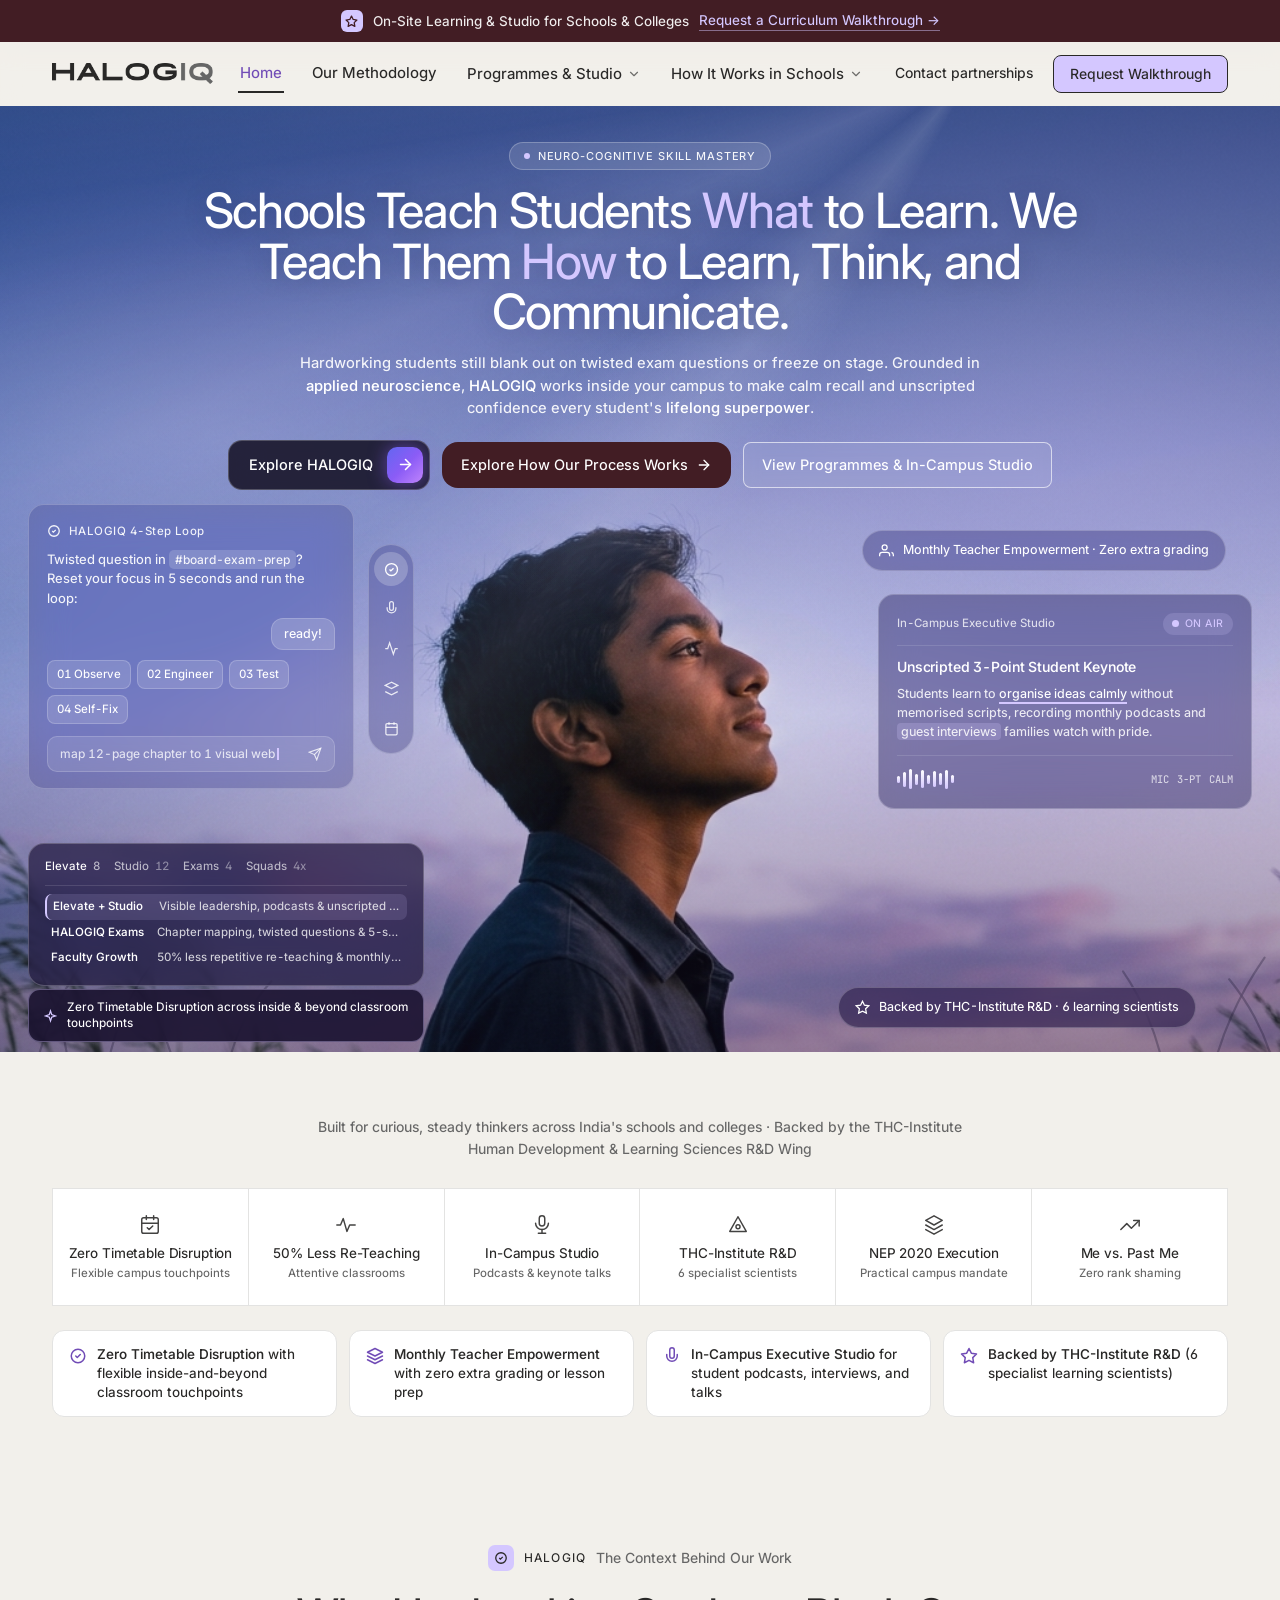
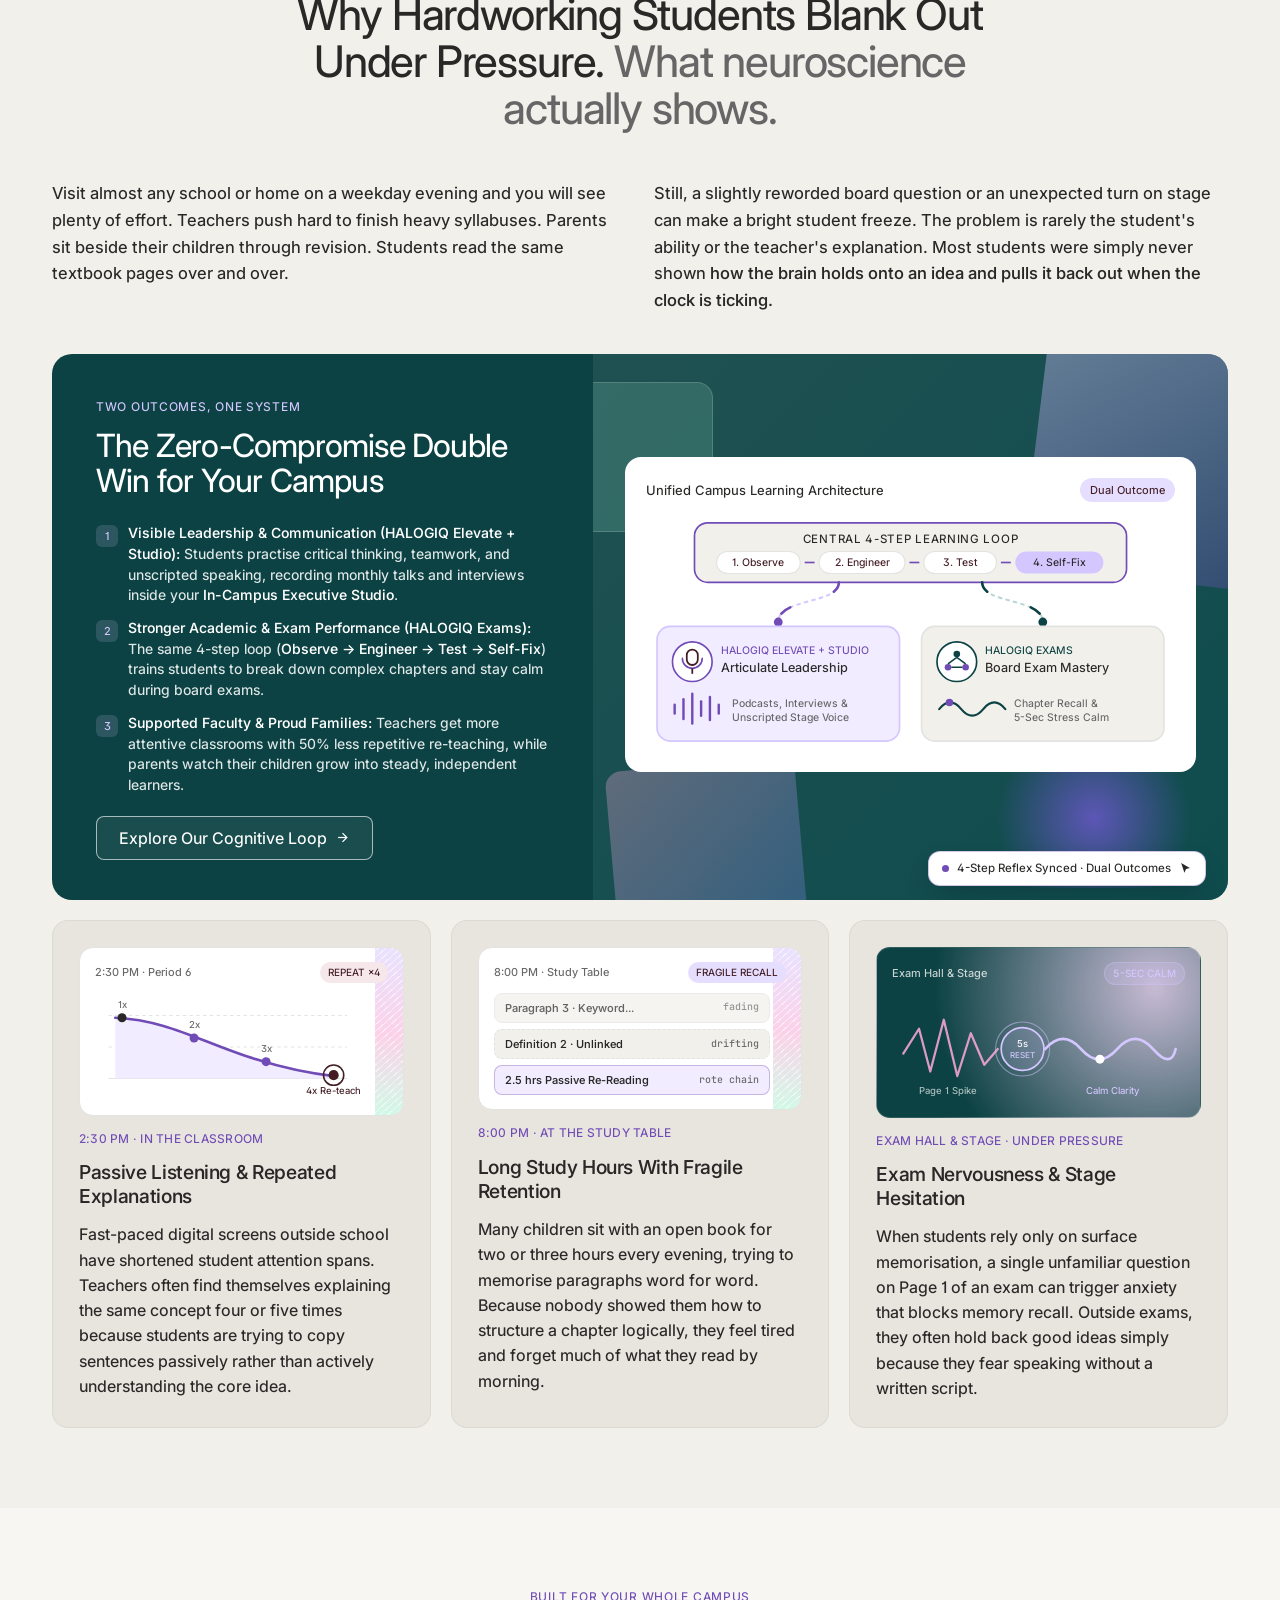
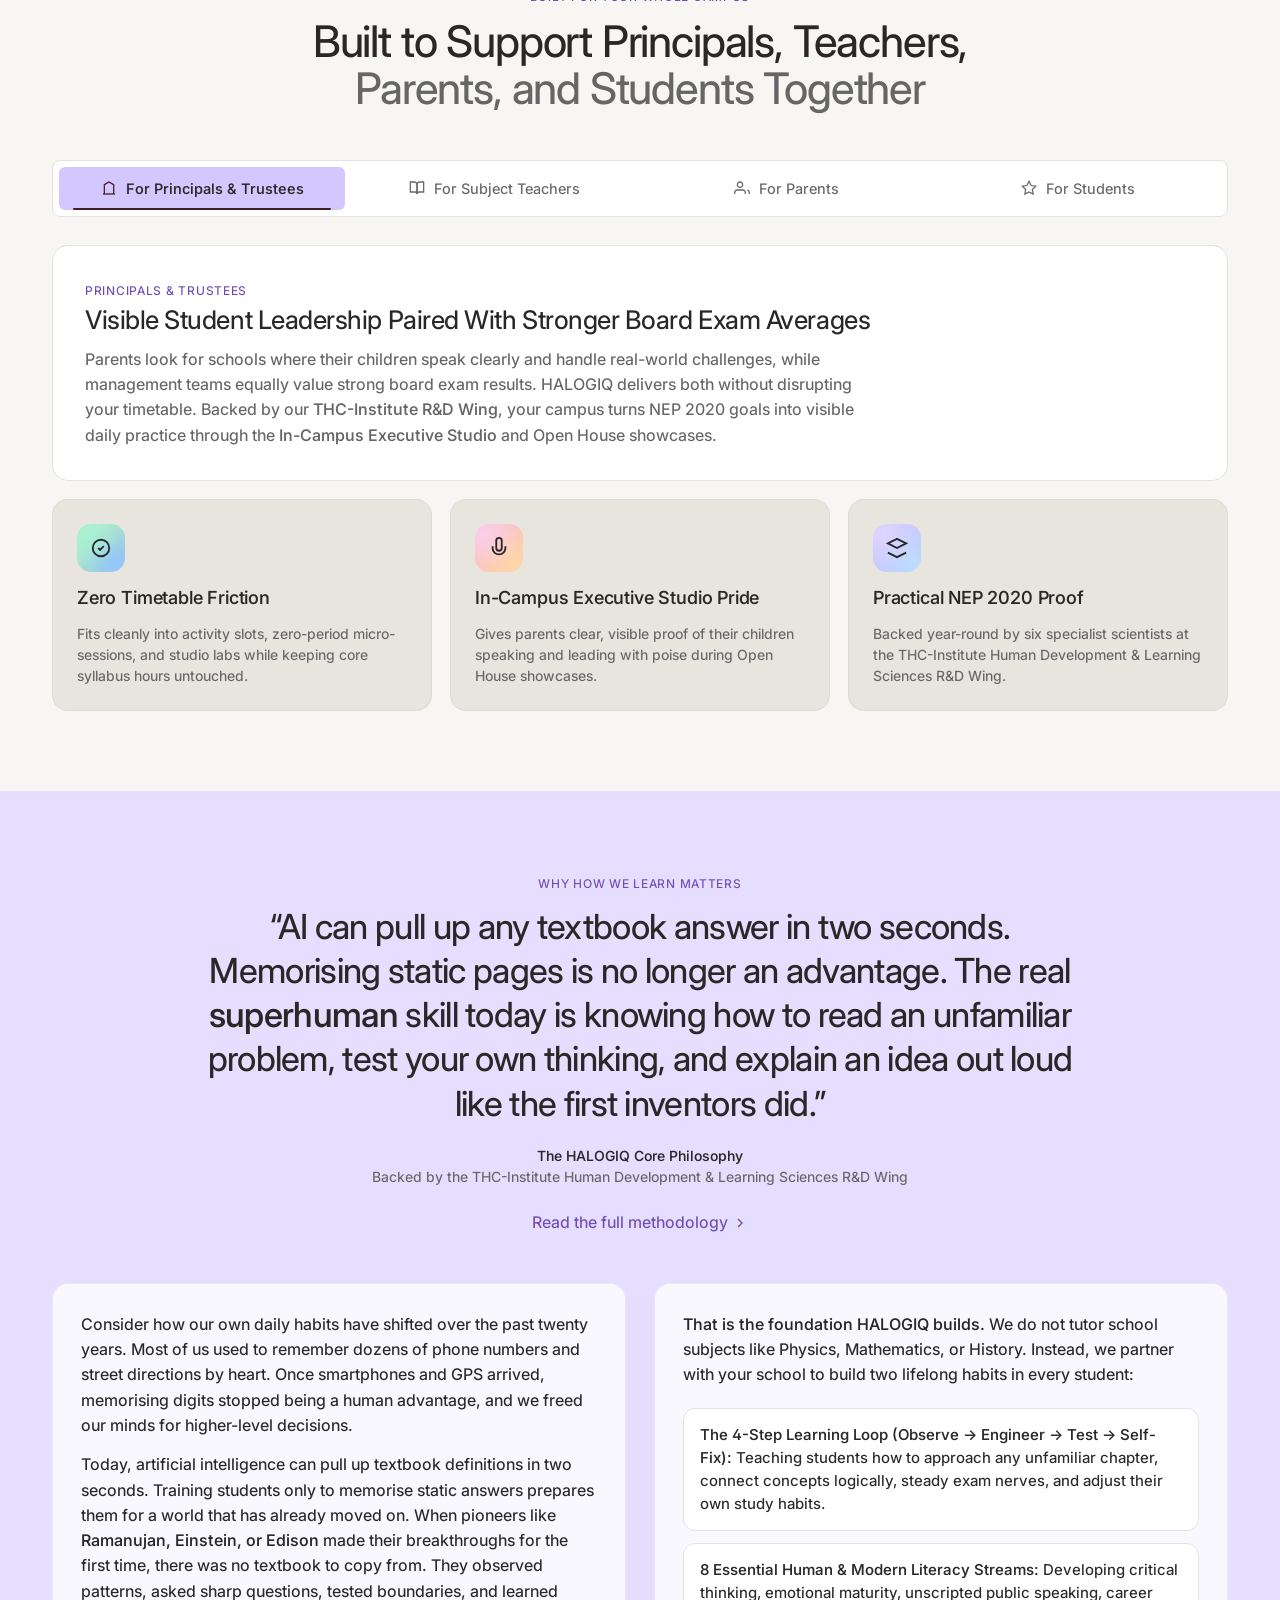
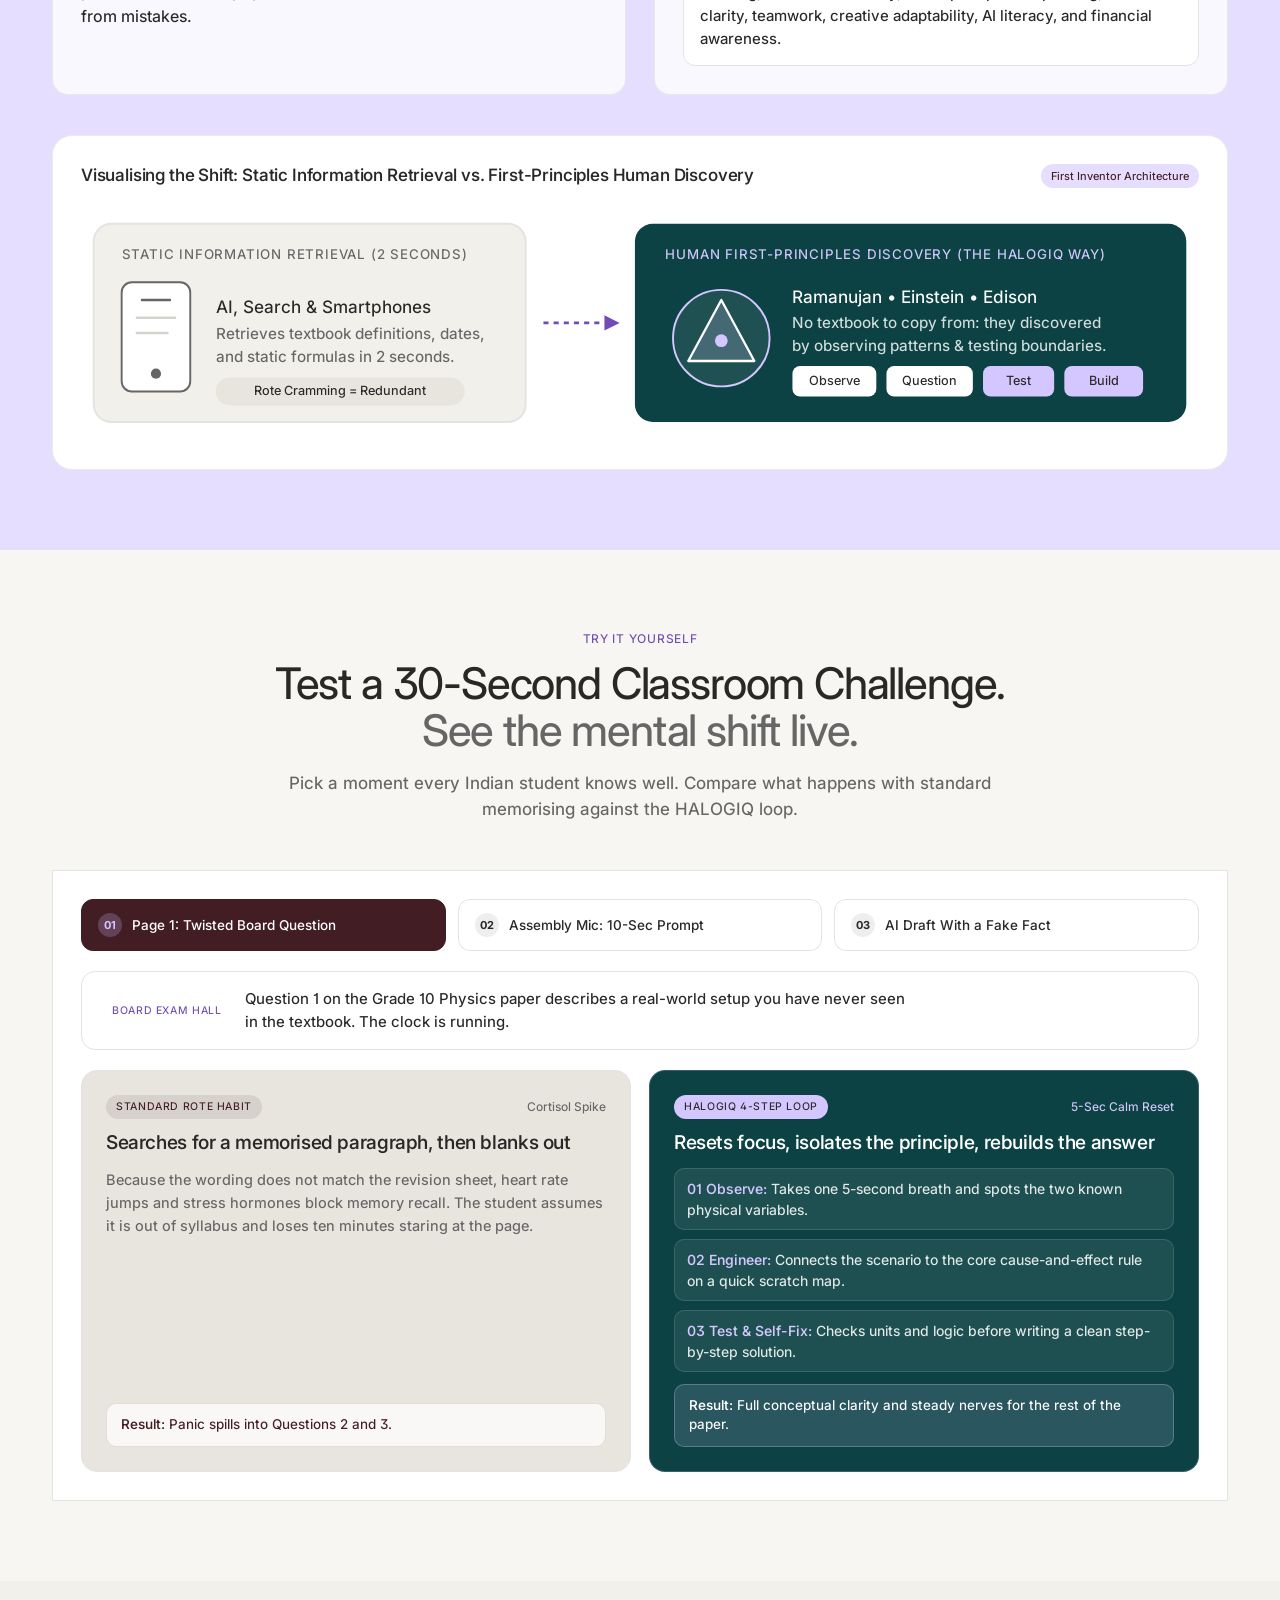
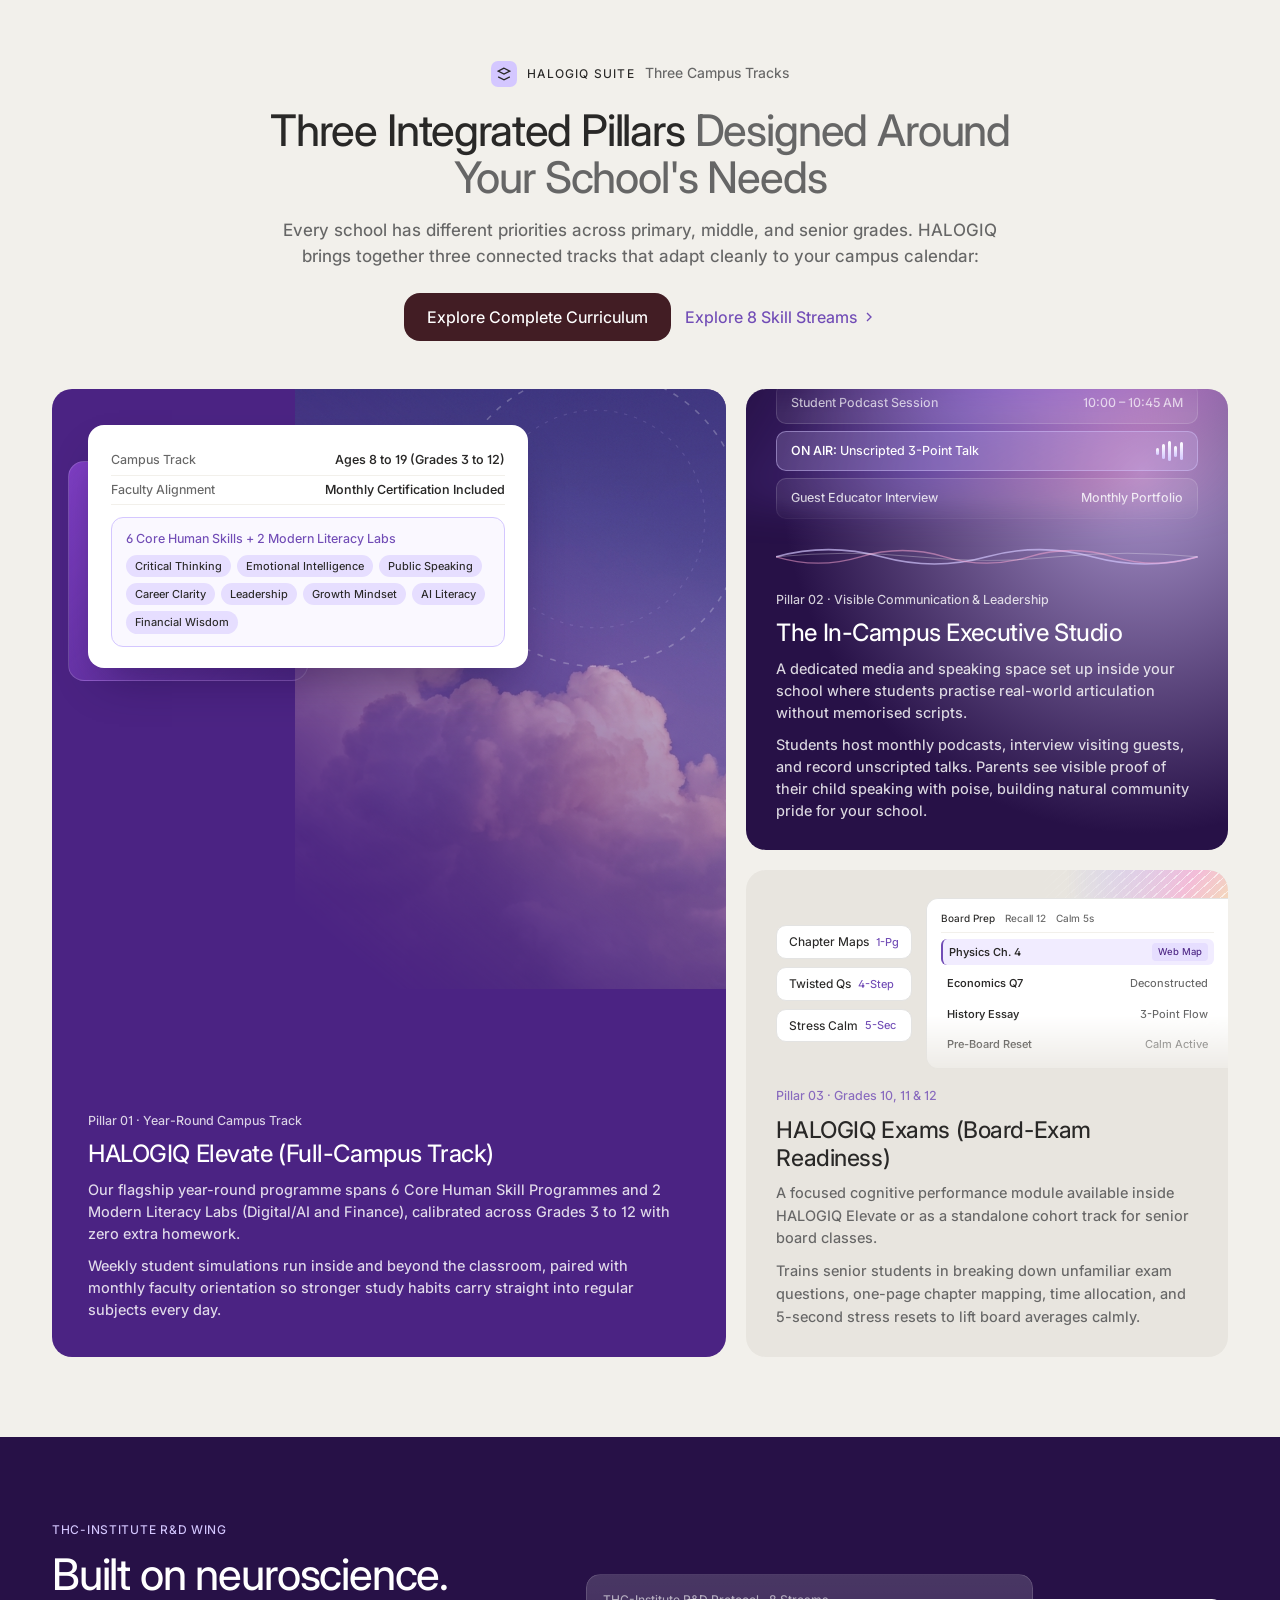
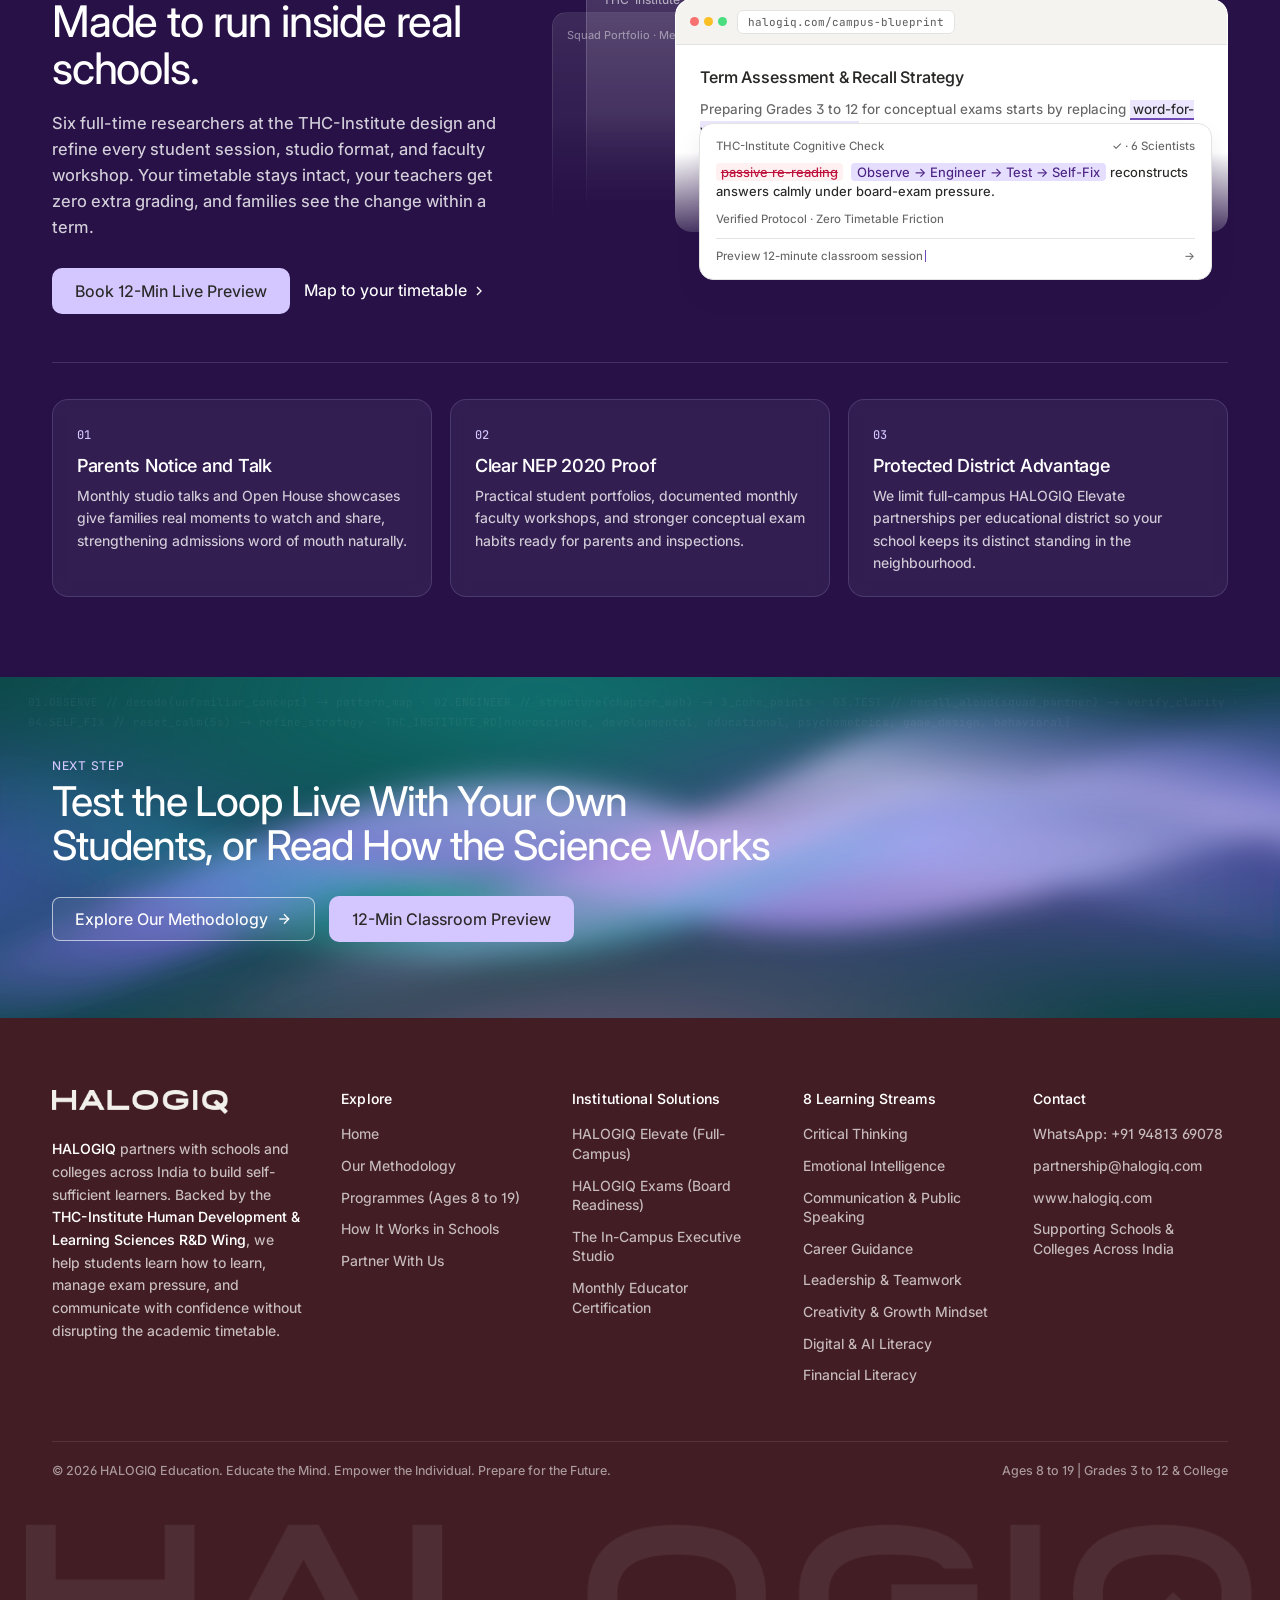
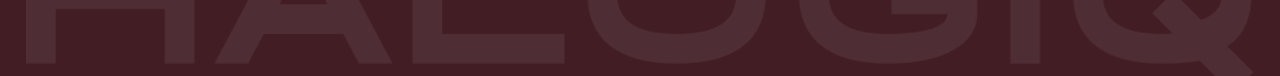
==== commit 71f71e25: "feat(ui): redesign 3-tier architecture to luminous dark-glass selector, fix mobile bento visual, and" ====
--- a/index.html
+++ b/index.html
@@ -228,7 +228,7 @@
         <div class="sh-hero-header">
           <span class="sh-hero-eyebrow">
             <span class="sh-hero-eyebrow-dot" aria-hidden="true"></span>
-            ON-SITE FOR SCHOOLS &amp; COLLEGES
+            NEURO-COGNITIVE SKILL MASTERY
           </span>
           <h1 tabindex="-1">Schools Teach Students <em>What</em> to Learn. We Teach Them <em>How</em> to Learn, Think, and Communicate.</h1>
           <p class="sh-hero-sub">
@@ -2216,84 +2216,326 @@
         </div>
       </section>
 
-      <!-- Section 4.2: 3-Tier Institutional Support Architecture (GRAPHIC 9 Re-Themed) -->
+      <!-- Section 4.2: 3-Tier Institutional Support Architecture (Interactive Stepped Blueprint) -->
       <section class="section surface-parchment-light" id="sec-tier-architecture">
         <div class="container">
           <div class="section-header">
             <span class="eyebrow">3-TIER SUPPORT SYSTEM</span>
             <h2>A Three-Tier Support System <span class="heading-muted">Behind Your School</span></h2>
-          </div>
-
-          <div class="architecture-visual-card">
-            <div class="svg-scroll-viewport">
-              <svg viewBox="0 0 880 288" fill="none" xmlns="http://www.w3.org/2000/svg" role="img" aria-label="3-Tier Institutional Support Architecture: Tier 3 Student and Studio Delivery on top, Tier 2 Faculty Empowerment in the middle, and Tier 1 THC-Institute R&D Wing with 6 specialist scientists at the foundation base">
-                <g aria-hidden="true">
-                  <!-- Tier 3 (x: 96..784, symmetric 96px margins) -->
-                  <g class="tier-hover-band">
-                    <rect x="96" y="14" width="688" height="68" rx="14" fill="#f1ecff" stroke="#d4c7ff" stroke-width="1.8" />
-                    <rect x="116" y="28" width="152" height="24" rx="12" fill="#421d24" />
-                    <text x="192" y="44" text-anchor="middle" fill="#ffffff" font-family="Inter, sans-serif" font-size="10" font-weight="600">TIER 3: CAMPUS DELIVERY</text>
-                    <text x="284" y="44" fill="#292827" font-family="Inter, sans-serif" font-size="13.5" font-weight="600">On-Site Sessions, In-Campus Studio &amp; HALOGIQ Exams</text>
-                    <text x="284" y="64" fill="#666666" font-family="Inter, sans-serif" font-size="11">Weekly student touchpoints inside &amp; beyond classroom + monthly studio recordings</text>
-                  </g>
-
-                  <!-- Animated Upward Energy Flow Chevrons (Tier 2 -> Tier 3) -->
-                  <g stroke="#714cb6" stroke-width="2" stroke-linecap="round" stroke-linejoin="round" fill="none">
-                    <path class="tier-energy-chevron" d="M294 93 L300 86 L306 93" />
-                    <path class="tier-energy-chevron delay-2" d="M434 93 L440 86 L446 93" />
-                    <path class="tier-energy-chevron delay-3" d="M574 93 L580 86 L586 93" />
-                  </g>
-
-                  <!-- Tier 2 (x: 58..822, symmetric 58px margins) -->
-                  <g class="tier-hover-band">
-                    <rect x="58" y="98" width="764" height="68" rx="14" fill="#f2f0eb" stroke="#e3e3e2" stroke-width="1.8" />
-                    <rect x="78" y="112" width="174" height="24" rx="12" fill="#714cb6" />
-                    <text x="165" y="128" text-anchor="middle" fill="#ffffff" font-family="Inter, sans-serif" font-size="10" font-weight="600">TIER 2: FACULTY EMPOWERMENT</text>
-                    <text x="268" y="128" fill="#292827" font-family="Inter, sans-serif" font-size="13.5" font-weight="600">Monthly Educator Training &amp; Certification</text>
-                    <text x="268" y="148" fill="#666666" font-family="Inter, sans-serif" font-size="11">Interactive workshops on cognitive absorption &amp; recognized professional credentials</text>
-                  </g>
-
-                  <!-- Animated Upward Energy Flow Chevrons (Tier 1 -> Tier 2) -->
-                  <g stroke="#0c4243" stroke-width="2" stroke-linecap="round" stroke-linejoin="round" fill="none">
-                    <path class="tier-energy-chevron" d="M254 177 L260 170 L266 177" />
-                    <path class="tier-energy-chevron delay-2" d="M434 177 L440 170 L446 177" />
-                    <path class="tier-energy-chevron delay-3" d="M614 177 L620 170 L626 177" />
-                  </g>
-
-                  <!-- Tier 1 (x: 20..860, symmetric 20px margins; pills grouped so hover lifts cleanly) -->
-                  <g class="tier-hover-band">
-                    <rect x="20" y="182" width="840" height="90" rx="14" fill="#0c4243" />
-                    <rect x="40" y="196" width="166" height="24" rx="12" fill="#d4c7ff" />
-                    <text x="123" y="212" text-anchor="middle" fill="#292827" font-family="Inter, sans-serif" font-size="10" font-weight="700">TIER 1: SCIENTIFIC R&amp;D CORE</text>
-                    <text x="220" y="212" fill="#ffffff" font-family="Inter, sans-serif" font-size="12.8" font-weight="600">THC-Institute Human Development &amp; Learning Sciences R&amp;D Wing (6 Specialist Scientists)</text>
-
-                    <g transform="translate(40, 234)">
-                      <rect x="0" y="0" width="134" height="24" rx="6" fill="rgba(255,255,255,0.12)" stroke="rgba(255,255,255,0.22)" />
-                      <text x="67" y="15" text-anchor="middle" fill="#ffffff" font-family="Inter, sans-serif" font-size="9.5" font-weight="500">Cognitive Neuroscientist</text>
-
-                      <rect x="142" y="0" width="134" height="24" rx="6" fill="rgba(255,255,255,0.12)" stroke="rgba(255,255,255,0.22)" />
-                      <text x="209" y="15" text-anchor="middle" fill="#ffffff" font-family="Inter, sans-serif" font-size="9.5" font-weight="500">Developmental Psych.</text>
-
-                      <rect x="284" y="0" width="122" height="24" rx="6" fill="rgba(255,255,255,0.12)" stroke="rgba(255,255,255,0.22)" />
-                      <text x="345" y="15" text-anchor="middle" fill="#ffffff" font-family="Inter, sans-serif" font-size="9.5" font-weight="500">Educational Psych.</text>
-
-                      <rect x="414" y="0" width="110" height="24" rx="6" fill="rgba(255,255,255,0.12)" stroke="rgba(255,255,255,0.22)" />
-                      <text x="469" y="15" text-anchor="middle" fill="#ffffff" font-family="Inter, sans-serif" font-size="9.5" font-weight="500">Psychometrician</text>
-
-                      <rect x="532" y="0" width="116" height="24" rx="6" fill="rgba(255,255,255,0.12)" stroke="rgba(255,255,255,0.22)" />
-                      <text x="590" y="15" text-anchor="middle" fill="#ffffff" font-family="Inter, sans-serif" font-size="9.5" font-weight="500">Game Architect</text>
-
-                      <rect x="656" y="0" width="144" height="24" rx="6" fill="rgba(255,255,255,0.12)" stroke="rgba(255,255,255,0.22)" />
-                      <text x="728" y="15" text-anchor="middle" fill="#ffffff" font-family="Inter, sans-serif" font-size="9.5" font-weight="500">Behavioral Scientist</text>
-                    </g>
-                  </g>
-                </g>
-              </svg>
+            <p>
+              Six learning scientists at the THC-Institute back your teachers and students every week, from curriculum design down to each 45-minute classroom session.
+            </p>
+          </div>
+
+          <div class="architecture-visual-card arch-dark-blueprint" id="tierArchitectureWidget" data-active-tier="1">
+            <!-- Top Editorial Blueprint Bar -->
+            <div class="arch-header-bar">
+              <div class="arch-header-title">
+                <span class="arch-live-dot" aria-hidden="true"></span>
+                <span>3-Tier Support Blueprint</span>
+              </div>
+              <div class="arch-header-hint">Select any tier or pillar to inspect campus deliverables</div>
+            </div>
+
+            <!-- Main Two-Column Stage: Left Stepped Pyramid + Right Live Dossier -->
+            <div class="arch-stage-grid">
+
+              <!-- LEFT: Luminous Tactile 3-Tier Stack -->
+              <div class="arch-pyramid-stage" role="region" aria-label="3-Tier Institutional Support Stack">
+
+                <!-- TIER 3 (APEX): CAMPUS & STUDIO DELIVERY -->
+                <div class="arch-tier-card arch-tier-3" data-arch-tier="3">
+                  <button type="button" class="arch-tier-trigger" data-select-tier="3" aria-pressed="false">
+                    <div class="arch-tier-meta">
+                      <div class="arch-tier-meta-left">
+                        <span class="arch-tier-badge badge-tier-3">TIER 03 &middot; CAMPUS DELIVERY</span>
+                        <span class="arch-tier-cadence">Weekly + Monthly</span>
+                      </div>
+                      <span class="arch-radio-ind" aria-hidden="true"></span>
+                    </div>
+                    <div class="arch-tier-main">
+                      <div class="arch-tier-icon icon-tier-3" aria-hidden="true">
+                        <svg width="20" height="20" viewBox="0 0 24 24" fill="none" stroke="currentColor" stroke-width="1.8" stroke-linecap="round" stroke-linejoin="round"><rect x="9" y="2" width="6" height="11" rx="3"/><path d="M5 10a7 7 0 0 0 14 0"/><line x1="12" y1="17" x2="12" y2="21"/><line x1="8" y1="21" x2="16" y2="21"/></svg>
+                      </div>
+                      <div class="arch-tier-copy">
+                        <h3>On-Site Sessions, In-Campus Studio &amp; HALOGIQ Exams</h3>
+                        <p>Weekly student touchpoints inside and beyond the classroom, monthly studio productions, and board-exam prep.</p>
+                      </div>
+                    </div>
+                  </button>
+
+                  <!-- 3 Clickable Pillar Modules Inside Tier 3 -->
+                  <div class="arch-sub-section">
+                    <div class="arch-sub-grid arch-sub-grid-3" role="group" aria-label="Tier 3 Campus Delivery Modules">
+                      <button type="button" class="arch-sub-chip" data-select-sub="weekly-labs" data-parent-tier="3" aria-pressed="false">
+                        <span class="arch-sub-icon" aria-hidden="true">
+                          <svg width="14" height="14" viewBox="0 0 24 24" fill="none" stroke="currentColor" stroke-width="1.8" stroke-linecap="round" stroke-linejoin="round"><circle cx="12" cy="12" r="9"/><polyline points="12 7 12 12 15 15"/></svg>
+                        </span>
+                        <span class="arch-sub-text">
+                          <span class="arch-sub-num">01</span>
+                          <span class="arch-sub-name">Weekly 45-Min Labs</span>
+                        </span>
+                      </button>
+
+                      <button type="button" class="arch-sub-chip" data-select-sub="executive-studio" data-parent-tier="3" aria-pressed="false">
+                        <span class="arch-sub-icon" aria-hidden="true">
+                          <svg width="14" height="14" viewBox="0 0 24 24" fill="none" stroke="currentColor" stroke-width="1.8" stroke-linecap="round" stroke-linejoin="round"><rect x="9" y="2" width="6" height="11" rx="3"/><path d="M5 10a7 7 0 0 0 14 0"/><line x1="12" y1="17" x2="12" y2="21"/></svg>
+                        </span>
+                        <span class="arch-sub-text">
+                          <span class="arch-sub-num">02</span>
+                          <span class="arch-sub-name">Executive Studio</span>
+                        </span>
+                      </button>
+
+                      <button type="button" class="arch-sub-chip" data-select-sub="halogiq-exams" data-parent-tier="3" aria-pressed="false">
+                        <span class="arch-sub-icon" aria-hidden="true">
+                          <svg width="14" height="14" viewBox="0 0 24 24" fill="none" stroke="currentColor" stroke-width="1.8" stroke-linecap="round" stroke-linejoin="round"><path d="M12 2L3 7l9 5 9-5-9-5z"/><path d="M3 17l9 5 9-5"/><path d="M3 12l9 5 9-5"/></svg>
+                        </span>
+                        <span class="arch-sub-text">
+                          <span class="arch-sub-num">03</span>
+                          <span class="arch-sub-name">HALOGIQ Exams</span>
+                        </span>
+                      </button>
+                    </div>
+                  </div>
+                </div>
+
+                <!-- UPWARD SIGNAL CONDUIT: TIER 2 -> TIER 3 -->
+                <div class="arch-conduit conduit-violet" data-conduit="2-3">
+                  <svg class="arch-conduit-tracks" viewBox="0 0 560 40" preserveAspectRatio="none" fill="none" aria-hidden="true">
+                    <line x1="112" y1="38" x2="112" y2="6" class="conduit-rail" vector-effect="non-scaling-stroke" />
+                    <line x1="280" y1="38" x2="280" y2="6" class="conduit-rail" vector-effect="non-scaling-stroke" />
+                    <line x1="448" y1="38" x2="448" y2="6" class="conduit-rail" vector-effect="non-scaling-stroke" />
+                    <line x1="112" y1="38" x2="112" y2="6" class="conduit-pulse" vector-effect="non-scaling-stroke" />
+                    <line x1="280" y1="38" x2="280" y2="6" class="conduit-pulse delay-2" vector-effect="non-scaling-stroke" />
+                    <line x1="448" y1="38" x2="448" y2="6" class="conduit-pulse delay-3" vector-effect="non-scaling-stroke" />
+                  </svg>
+                  <span class="arch-conduit-pill">
+                    <svg width="11" height="11" viewBox="0 0 24 24" fill="none" stroke="currentColor" stroke-width="2.5" stroke-linecap="round" stroke-linejoin="round" aria-hidden="true"><line x1="12" y1="19" x2="12" y2="5"/><polyline points="5 12 12 5 19 12"/></svg>
+                    Trained faculty reinforce daily habits
+                  </span>
+                </div>
+
+                <!-- TIER 2 (MIDDLE): FACULTY EMPOWERMENT -->
+                <div class="arch-tier-card arch-tier-2" data-arch-tier="2">
+                  <button type="button" class="arch-tier-trigger" data-select-tier="2" aria-pressed="false">
+                    <div class="arch-tier-meta">
+                      <div class="arch-tier-meta-left">
+                        <span class="arch-tier-badge badge-tier-2">TIER 02 &middot; FACULTY EMPOWERMENT</span>
+                        <span class="arch-tier-cadence">Monthly Cadence</span>
+                      </div>
+                      <span class="arch-radio-ind" aria-hidden="true"></span>
+                    </div>
+                    <div class="arch-tier-main">
+                      <div class="arch-tier-icon icon-tier-2" aria-hidden="true">
+                        <svg width="20" height="20" viewBox="0 0 24 24" fill="none" stroke="currentColor" stroke-width="1.8" stroke-linecap="round" stroke-linejoin="round"><path d="M22 10v6M2 10l10-5 10 5-10 5z"/><path d="M6 12v5c3 3 9 3 12 0v-5"/></svg>
+                      </div>
+                      <div class="arch-tier-copy">
+                        <h3>Monthly Educator Training &amp; Certification</h3>
+                        <p>Interactive workshops on cognitive absorption and classroom engagement awarding recognized credentials.</p>
+                      </div>
+                    </div>
+                  </button>
+
+                  <!-- 3 Clickable Pillar Modules Inside Tier 2 -->
+                  <div class="arch-sub-section">
+                    <div class="arch-sub-grid arch-sub-grid-3" role="group" aria-label="Tier 2 Faculty Empowerment Modules">
+                      <button type="button" class="arch-sub-chip" data-select-sub="monthly-workshops" data-parent-tier="2" aria-pressed="false">
+                        <span class="arch-sub-icon" aria-hidden="true">
+                          <svg width="14" height="14" viewBox="0 0 24 24" fill="none" stroke="currentColor" stroke-width="1.8" stroke-linecap="round" stroke-linejoin="round"><path d="M17 21v-2a4 4 0 0 0-4-4H5a4 4 0 0 0-4 4v2"/><circle cx="9" cy="7" r="4"/><path d="M23 21v-2a4 4 0 0 0-3-3.87"/><path d="M16 3.13a4 4 0 0 1 0 7.75"/></svg>
+                        </span>
+                        <span class="arch-sub-text">
+                          <span class="arch-sub-num">01</span>
+                          <span class="arch-sub-name">Monthly Workshops</span>
+                        </span>
+                      </button>
+
+                      <button type="button" class="arch-sub-chip" data-select-sub="educator-credentials" data-parent-tier="2" aria-pressed="false">
+                        <span class="arch-sub-icon" aria-hidden="true">
+                          <svg width="14" height="14" viewBox="0 0 24 24" fill="none" stroke="currentColor" stroke-width="1.8" stroke-linecap="round" stroke-linejoin="round"><circle cx="12" cy="8" r="6"/><path d="M15.477 12.89L17 22l-5-3-5 3 1.523-9.11"/></svg>
+                        </span>
+                        <span class="arch-sub-text">
+                          <span class="arch-sub-num">02</span>
+                          <span class="arch-sub-name">Educator Credentials</span>
+                        </span>
+                      </button>
+
+                      <button type="button" class="arch-sub-chip" data-select-sub="zero-grading" data-parent-tier="2" aria-pressed="false">
+                        <span class="arch-sub-icon" aria-hidden="true">
+                          <svg width="14" height="14" viewBox="0 0 24 24" fill="none" stroke="currentColor" stroke-width="1.8" stroke-linecap="round" stroke-linejoin="round"><path d="M22 11.08V12a10 10 0 1 1-5.93-9.14"/><polyline points="22 4 12 14.01 9 11.01"/></svg>
+                        </span>
+                        <span class="arch-sub-text">
+                          <span class="arch-sub-num">03</span>
+                          <span class="arch-sub-name">Zero Extra Grading</span>
+                        </span>
+                      </button>
+                    </div>
+                  </div>
+                </div>
+
+                <!-- UPWARD SIGNAL CONDUIT: TIER 1 -> TIER 2 -->
+                <div class="arch-conduit conduit-lagoon" data-conduit="1-2">
+                  <svg class="arch-conduit-tracks" viewBox="0 0 560 40" preserveAspectRatio="none" fill="none" aria-hidden="true">
+                    <line x1="94" y1="38" x2="94" y2="6" class="conduit-rail" vector-effect="non-scaling-stroke" />
+                    <line x1="280" y1="38" x2="280" y2="6" class="conduit-rail" vector-effect="non-scaling-stroke" />
+                    <line x1="466" y1="38" x2="466" y2="6" class="conduit-rail" vector-effect="non-scaling-stroke" />
+                    <line x1="94" y1="38" x2="94" y2="6" class="conduit-pulse" vector-effect="non-scaling-stroke" />
+                    <line x1="280" y1="38" x2="280" y2="6" class="conduit-pulse delay-2" vector-effect="non-scaling-stroke" />
+                    <line x1="466" y1="38" x2="466" y2="6" class="conduit-pulse delay-3" vector-effect="non-scaling-stroke" />
+                  </svg>
+                  <span class="arch-conduit-pill">
+                    <svg width="11" height="11" viewBox="0 0 24 24" fill="none" stroke="currentColor" stroke-width="2.5" stroke-linecap="round" stroke-linejoin="round" aria-hidden="true"><line x1="12" y1="19" x2="12" y2="5"/><polyline points="5 12 12 5 19 12"/></svg>
+                    R&amp;D frameworks guide teachers &amp; labs
+                  </span>
+                </div>
+
+                <!-- TIER 1 (FOUNDATION BASE): SCIENTIFIC R&D CORE -->
+                <div class="arch-tier-card arch-tier-1 is-active" data-arch-tier="1">
+                  <button type="button" class="arch-tier-trigger" data-select-tier="1" aria-pressed="true">
+                    <div class="arch-tier-meta">
+                      <div class="arch-tier-meta-left">
+                        <span class="arch-tier-badge badge-tier-1">TIER 01 &middot; SCIENTIFIC R&amp;D CORE</span>
+                        <span class="arch-tier-cadence">6 Specialist Scientists</span>
+                      </div>
+                      <span class="arch-radio-ind" aria-hidden="true"></span>
+                    </div>
+                    <div class="arch-tier-main">
+                      <div class="arch-tier-icon icon-tier-1" aria-hidden="true">
+                        <svg width="20" height="20" viewBox="0 0 24 24" fill="none" stroke="currentColor" stroke-width="1.8" stroke-linecap="round" stroke-linejoin="round"><polygon points="12 3 3 19 21 19"/><circle cx="12" cy="14" r="2.2"/></svg>
+                      </div>
+                      <div class="arch-tier-copy">
+                        <h3>THC-Institute Human Development &amp; Learning Sciences R&amp;D Wing</h3>
+                        <p>Dedicated full-time researchers designing age-calibrated modules, exam-calm protocols, and growth rubrics.</p>
+                      </div>
+                    </div>
+                  </button>
+
+                  <!-- 6 Clickable Specialist Scientist Nodes (Zero Abbreviations) -->
+                  <div class="arch-sub-section">
+                    <div class="arch-sub-grid arch-scientist-grid" role="group" aria-label="THC-Institute 6 Specialist Scientists">
+                      <button type="button" class="arch-sub-chip arch-scientist-chip" data-select-sub="neuroscientist" data-parent-tier="1" aria-pressed="false">
+                        <span class="arch-sub-icon" aria-hidden="true">
+                          <svg width="14" height="14" viewBox="0 0 24 24" fill="none" stroke="currentColor" stroke-width="1.8" stroke-linecap="round" stroke-linejoin="round"><circle cx="12" cy="12" r="3"/><circle cx="5" cy="6" r="2"/><circle cx="19" cy="6" r="2"/><circle cx="5" cy="18" r="2"/><circle cx="19" cy="18" r="2"/><line x1="7" y1="7.5" x2="9.8" y2="9.8"/><line x1="17" y1="7.5" x2="14.2" y2="9.8"/><line x1="7" y1="16.5" x2="9.8" y2="14.2"/><line x1="17" y1="16.5" x2="14.2" y2="14.2"/></svg>
+                        </span>
+                        <span class="arch-sub-text">
+                          <span class="arch-sub-num">01</span>
+                          <span class="arch-sub-name">Cognitive Neuroscientist</span>
+                        </span>
+                      </button>
+
+                      <button type="button" class="arch-sub-chip arch-scientist-chip" data-select-sub="developmental" data-parent-tier="1" aria-pressed="false">
+                        <span class="arch-sub-icon" aria-hidden="true">
+                          <svg width="14" height="14" viewBox="0 0 24 24" fill="none" stroke="currentColor" stroke-width="1.8" stroke-linecap="round" stroke-linejoin="round"><path d="M12 21V9"/><path d="M12 15C7.5 15 6 11 6 8.5C9.5 8.5 12 10.8 12 15Z"/><path d="M12 12C16.5 12 18 8 18 5.5C14.5 5.5 12 7.8 12 12Z"/></svg>
+                        </span>
+                        <span class="arch-sub-text">
+                          <span class="arch-sub-num">02</span>
+                          <span class="arch-sub-name">Developmental Psychologist</span>
+                        </span>
+                      </button>
+
+                      <button type="button" class="arch-sub-chip arch-scientist-chip" data-select-sub="educational" data-parent-tier="1" aria-pressed="false">
+                        <span class="arch-sub-icon" aria-hidden="true">
+                          <svg width="14" height="14" viewBox="0 0 24 24" fill="none" stroke="currentColor" stroke-width="1.8" stroke-linecap="round" stroke-linejoin="round"><path d="M2 4h6a4 4 0 0 1 4 4v12a3 3 0 0 0-3-3H2z"/><path d="M22 4h-6a4 4 0 0 0-4 4v12a3 3 0 0 1 3-3h7z"/></svg>
+                        </span>
+                        <span class="arch-sub-text">
+                          <span class="arch-sub-num">03</span>
+                          <span class="arch-sub-name">Educational Psychologist</span>
+                        </span>
+                      </button>
+
+                      <button type="button" class="arch-sub-chip arch-scientist-chip" data-select-sub="psychometrician" data-parent-tier="1" aria-pressed="false">
+                        <span class="arch-sub-icon" aria-hidden="true">
+                          <svg width="14" height="14" viewBox="0 0 24 24" fill="none" stroke="currentColor" stroke-width="1.8" stroke-linecap="round" stroke-linejoin="round"><rect x="3" y="13" width="4" height="7" rx="1"/><rect x="10" y="9" width="4" height="11" rx="1"/><rect x="17" y="4" width="4" height="16" rx="1"/></svg>
+                        </span>
+                        <span class="arch-sub-text">
+                          <span class="arch-sub-num">04</span>
+                          <span class="arch-sub-name">Psychometrician</span>
+                        </span>
+                      </button>
+
+                      <button type="button" class="arch-sub-chip arch-scientist-chip" data-select-sub="game-architect" data-parent-tier="1" aria-pressed="false">
+                        <span class="arch-sub-icon" aria-hidden="true">
+                          <svg width="14" height="14" viewBox="0 0 24 24" fill="none" stroke="currentColor" stroke-width="1.8" stroke-linecap="round" stroke-linejoin="round"><polygon points="12 2 21 7 21 17 12 22 3 17 3 7 12 2"/><polyline points="3 7 12 12 21 7"/><line x1="12" y1="22" x2="12" y2="12"/></svg>
+                        </span>
+                        <span class="arch-sub-text">
+                          <span class="arch-sub-num">05</span>
+                          <span class="arch-sub-name">Experiential Game Architect</span>
+                        </span>
+                      </button>
+
+                      <button type="button" class="arch-sub-chip arch-scientist-chip" data-select-sub="behavioral" data-parent-tier="1" aria-pressed="false">
+                        <span class="arch-sub-icon" aria-hidden="true">
+                          <svg width="14" height="14" viewBox="0 0 24 24" fill="none" stroke="currentColor" stroke-width="1.8" stroke-linecap="round" stroke-linejoin="round"><circle cx="12" cy="12" r="9"/><polygon points="15.5 8.5 13.5 13.5 8.5 15.5 10.5 10.5 15.5 8.5"/></svg>
+                        </span>
+                        <span class="arch-sub-text">
+                          <span class="arch-sub-num">06</span>
+                          <span class="arch-sub-name">Behavioral Scientist</span>
+                        </span>
+                      </button>
+                    </div>
+                  </div>
+                </div>
+              </div>
+
+              <!-- RIGHT: Live Blueprint Dossier Inspector (with Dynamic Ambient Orb) -->
+              <aside class="arch-inspector-panel" id="archInspectorPanel" aria-live="polite" aria-label="Selected Tier Blueprint Details">
+                <div class="arch-inspector-orb" aria-hidden="true"></div>
+                <div class="arch-inspector-inner">
+                  <div class="arch-inspector-top">
+                    <span class="arch-inspector-kicker" id="archInspectorKicker">TIER 01 &middot; SCIENTIFIC R&amp;D CORE</span>
+                    <span class="arch-inspector-tag" id="archInspectorTag">Year-Round R&amp;D</span>
+                  </div>
+
+                  <button type="button" class="arch-back-tier-btn" id="archBackToTier" hidden>
+                    <svg width="14" height="14" viewBox="0 0 24 24" fill="none" stroke="currentColor" stroke-width="2" stroke-linecap="round" stroke-linejoin="round" aria-hidden="true"><line x1="19" y1="12" x2="5" y2="12"/><polyline points="12 19 5 12 12 5"/></svg>
+                    <span id="archBackToTierLabel">Back to Tier 01 Overview</span>
+                  </button>
+
+                  <h3 class="arch-inspector-title" id="archInspectorTitle">Six learning scientists behind every campus session.</h3>
+                  <p class="arch-inspector-summary" id="archInspectorSummary">
+                    Six full-time researchers at the THC-Institute build and stress-test every classroom module and exam-calm routine before it reaches your students.
+                  </p>
+
+                  <div class="arch-inspector-section-lbl" id="archInspectorListLabel">HOW THIS SUPPORTS YOUR CAMPUS</div>
+                  <ul class="arch-inspector-list" id="archInspectorList">
+                    <li>
+                      <span class="arch-perk-bar" aria-hidden="true"></span>
+                      <div><strong>Age-Calibrated Modules:</strong> Curriculum tailored for developmental readiness across ages 8 to 21.</div>
+                    </li>
+                    <li>
+                      <span class="arch-perk-bar" aria-hidden="true"></span>
+                      <div><strong>Exam-Calm Protocols:</strong> Applied neuroscience strategies built to stop blank-outs under pressure.</div>
+                    </li>
+                    <li>
+                      <span class="arch-perk-bar" aria-hidden="true"></span>
+                      <div><strong>Me vs. Past Me Rubrics:</strong> Self-referenced skill tracking with zero public rank shaming.</div>
+                    </li>
+                  </ul>
+
+                  <div class="arch-inspector-metrics" id="archInspectorMetrics">
+                    <div class="arch-metric-tile">
+                      <span class="arch-metric-val">6 Specialists</span>
+                      <span class="arch-metric-lbl">Full-Time R&amp;D Wing</span>
+                    </div>
+                    <div class="arch-metric-tile">
+                      <span class="arch-metric-val">8 Streams</span>
+                      <span class="arch-metric-lbl">Age-Calibrated Design</span>
+                    </div>
+                  </div>
+
+                  <!-- Stepper Footer for Quick Tier Navigation -->
+                  <div class="arch-inspector-stepper" role="group" aria-label="Switch Architecture Tier">
+                    <button type="button" class="arch-step-pill active" data-select-tier="1" aria-pressed="true">01 R&amp;D Core</button>
+                    <button type="button" class="arch-step-pill" data-select-tier="2" aria-pressed="false">02 Faculty</button>
+                    <button type="button" class="arch-step-pill" data-select-tier="3" aria-pressed="false">03 Delivery</button>
+                  </div>
+                </div>
+              </aside>
             </div>
           </div>
 
           <div class="table-responsive">
-            <table class="comparison-table">
+            <table class="comparison-table arch-sync-table" id="tierSummaryTable">
               <thead>
                 <tr>
                   <th class="col-w-24">Tier Level</th>
@@ -2302,18 +2544,18 @@
                 </tr>
               </thead>
               <tbody>
-                <tr>
-                  <td data-label="Tier Level"><strong>Tier 1: Scientific R&amp;D Core</strong></td>
+                <tr class="arch-sync-row is-highlighted" data-tier-row="1" tabindex="0">
+                  <td data-label="Tier Level"><span class="table-tier-pill pill-t1">Tier 1</span> <strong>Scientific R&amp;D Core</strong></td>
                   <td data-label="Institutional Pillar"><strong>THC-Institute Human Development &amp; Learning Sciences R&amp;D Wing</strong></td>
                   <td data-label="How It Supports Your Campus">A dedicated team of 6 specialist researchers who design, test, and refine all age-calibrated learning modules, exam-calm protocols, and assessment rubrics.</td>
                 </tr>
-                <tr>
-                  <td data-label="Tier Level"><strong>Tier 2: Faculty Empowerment</strong></td>
+                <tr class="arch-sync-row" data-tier-row="2" tabindex="0">
+                  <td data-label="Tier Level"><span class="table-tier-pill pill-t2">Tier 2</span> <strong>Faculty Empowerment</strong></td>
                   <td data-label="Institutional Pillar"><strong>Monthly Educator Training &amp; Certification</strong></td>
                   <td data-label="How It Supports Your Campus">Monthly interactive workshops for your school's teachers on cognitive absorption and classroom engagement, awarding recognized professional credentials.</td>
                 </tr>
-                <tr>
-                  <td data-label="Tier Level"><strong>Tier 3: Student &amp; Studio Delivery</strong></td>
+                <tr class="arch-sync-row" data-tier-row="3" tabindex="0">
+                  <td data-label="Tier Level"><span class="table-tier-pill pill-t3">Tier 3</span> <strong>Student &amp; Studio Delivery</strong></td>
                   <td data-label="Institutional Pillar"><strong>On-Site Sessions, In-Campus Studio &amp; HALOGIQ Exams</strong></td>
                   <td data-label="How It Supports Your Campus">Structured weekly student learning touchpoints inside and beyond the classroom, monthly studio recordings, and senior board-exam readiness modules.</td>
                 </tr>
--- a/styles.css
+++ b/styles.css
@@ -1847,12 +1847,14 @@
 /* Right Visual Collage Area on Deep Lagoon (Layered Translucent Geometric Planes + White Card) */
 .bento-lagoon-visual {
   position: relative;
-  padding: 32px;
-  display: flex;
+  padding: 32px 32px 56px;
+  display: flex;
+  flex-direction: column;
   align-items: center;
   justify-content: center;
   background: linear-gradient(135deg, rgba(255, 255, 255, 0.08) 0%, rgba(18, 88, 90, 0.45) 100%);
   overflow: hidden;
+  min-width: 0;
 }
 
 /* Layered Translucent Geometric Rectangles (Direct from Style Reference Dark Feature Band) */
@@ -1904,7 +1906,8 @@
   display: flex;
   align-items: center;
   justify-content: space-between;
-  gap: 12px;
+  flex-wrap: wrap;
+  gap: 8px 12px;
   margin-bottom: 12px;
 }
 
@@ -1921,6 +1924,8 @@
   border-radius: 999px;
   background-color: var(--color-lilac-wash);
   color: var(--color-midnight-wine);
+  white-space: nowrap;
+  flex-shrink: 0;
 }
 
 /* Pastel Mesh Gradient Icon Tiles (Signature Superhuman Tab & Feature Card Icons) */
@@ -4545,11 +4550,22 @@
   .browser-back-card-far {
     display: none;
   }
+  .bento-lagoon-visual {
+    flex-direction: column;
+    align-items: center;
+    gap: 12px;
+  }
+  .lagoon-floating-ui {
+    padding: 14px 12px;
+  }
   .lagoon-verify-badge {
     position: relative;
     right: auto;
     bottom: auto;
-    margin-top: 12px;
+    margin-top: 0;
+    max-width: 100%;
+    justify-content: center;
+    text-align: center;
   }
 }
 
@@ -5193,6 +5209,863 @@
 }
 
 /* ==========================================================================
+   REDESIGNED SECTION 4.2: SUPERHUMAN x ASTRA-NOVA LUMINOUS 3-TIER BLUEPRINT
+   ========================================================================== */
+#tierArchitectureWidget.architecture-visual-card.arch-dark-blueprint {
+  background: radial-gradient(100% 70% at 88% 0%, rgba(113, 76, 182, 0.22), transparent 58%), radial-gradient(80% 60% at 8% 100%, rgba(12, 66, 67, 0.28), transparent 55%), #140d23;
+  border: 1px solid rgba(212, 199, 255, 0.16);
+  border-radius: 22px;
+  padding: 26px;
+  margin-bottom: 24px;
+  box-shadow: 0 32px 64px -28px rgba(20, 13, 35, 0.42), inset 0 1px 0 rgba(255, 255, 255, 0.08);
+  color: var(--color-paper-white);
+}
+
+.arch-header-bar {
+  display: flex;
+  align-items: center;
+  justify-content: space-between;
+  flex-wrap: wrap;
+  gap: 12px;
+  padding-bottom: 18px;
+  margin-bottom: 20px;
+  border-bottom: 1px solid rgba(255, 255, 255, 0.09);
+}
+
+.arch-header-title {
+  display: inline-flex;
+  align-items: center;
+  gap: 10px;
+  font-family: var(--font-mono);
+  font-size: 11.5px;
+  font-weight: var(--font-weight-semibold);
+  letter-spacing: 0.07em;
+  text-transform: uppercase;
+  color: var(--color-paper-white);
+}
+
+.arch-live-dot {
+  width: 8px;
+  height: 8px;
+  border-radius: 50%;
+  background-color: #5eead4;
+  box-shadow: 0 0 0 3px rgba(94, 234, 212, 0.2), 0 0 10px rgba(94, 234, 212, 0.6);
+  animation: archDotPulse 2.4s ease-in-out infinite;
+  flex-shrink: 0;
+}
+
+#tierArchitectureWidget[data-active-tier="2"] .arch-live-dot {
+  background-color: #c4b5fd;
+  box-shadow: 0 0 0 3px rgba(196, 181, 253, 0.22), 0 0 10px rgba(167, 139, 250, 0.65);
+}
+
+#tierArchitectureWidget[data-active-tier="3"] .arch-live-dot {
+  background-color: #f0abfc;
+  box-shadow: 0 0 0 3px rgba(240, 171, 252, 0.22), 0 0 10px rgba(232, 121, 249, 0.65);
+}
+
+@keyframes archDotPulse {
+  0%, 100% { transform: scale(1); opacity: 1; }
+  50% { transform: scale(1.18); opacity: 0.8; }
+}
+
+.arch-header-hint {
+  font-size: 13px;
+  color: rgba(255, 255, 255, 0.64);
+  font-weight: var(--font-weight-w460);
+}
+
+.arch-stage-grid {
+  display: grid;
+  grid-template-columns: minmax(0, 1.34fr) minmax(0, 0.88fr);
+  gap: 24px;
+  align-items: stretch;
+}
+
+/* Left Recessed Dark Blueprint Bay */
+.arch-pyramid-stage {
+  background-color: rgba(9, 6, 17, 0.56);
+  background-image: radial-gradient(rgba(212, 199, 255, 0.09) 1px, transparent 1px);
+  background-size: 20px 20px;
+  border: 1px solid rgba(255, 255, 255, 0.08);
+  border-radius: 18px;
+  padding: 20px 18px;
+  display: flex;
+  flex-direction: column;
+  justify-content: space-between;
+  min-width: 0;
+}
+
+/* Luminous Selectable Tier Cards (Astra Nova Radio Glow x Superhuman Glass) */
+.arch-tier-card {
+  border-radius: 15px;
+  background: rgba(255, 255, 255, 0.032);
+  border: 1px solid rgba(255, 255, 255, 0.13);
+  transition: transform 0.25s var(--ease-editorial), box-shadow 0.28s var(--ease-editorial), border-color 0.24s ease, background 0.28s ease;
+  margin-inline: auto;
+  width: 100%;
+  position: relative;
+}
+
+.arch-tier-3 { max-width: 90%; }
+.arch-tier-2 { max-width: 95%; }
+.arch-tier-1 { max-width: 100%; }
+
+.arch-tier-card:hover {
+  transform: translateY(-2px);
+  border-color: rgba(255, 255, 255, 0.26);
+  background: rgba(255, 255, 255, 0.052);
+}
+
+/* Luminous Active Tier 3: Orchid-Rose / Midnight Wine Halo */
+.arch-tier-3.is-active {
+  background: radial-gradient(120% 100% at 96% 0%, rgba(232, 121, 249, 0.18), transparent 56%), linear-gradient(155deg, rgba(78, 28, 54, 0.72) 0%, rgba(36, 15, 34, 0.92) 100%);
+  border-color: rgba(240, 171, 252, 0.86);
+  box-shadow: 0 0 0 1px rgba(240, 171, 252, 0.34), 0 0 32px -4px rgba(217, 70, 239, 0.36), inset 0 1px 0 rgba(255, 255, 255, 0.18);
+}
+
+/* Luminous Active Tier 2: Royal Violet / Lilac Mist Halo */
+.arch-tier-2.is-active {
+  background: radial-gradient(120% 100% at 96% 0%, rgba(139, 92, 246, 0.22), transparent 56%), linear-gradient(155deg, rgba(61, 33, 114, 0.72) 0%, rgba(28, 16, 56, 0.92) 100%);
+  border-color: rgba(196, 181, 253, 0.9);
+  box-shadow: 0 0 0 1px rgba(196, 181, 253, 0.36), 0 0 32px -4px rgba(139, 92, 246, 0.45), inset 0 1px 0 rgba(255, 255, 255, 0.18);
+}
+
+/* Luminous Active Tier 1: Deep Lagoon / Teal-Mint Halo */
+.arch-tier-1.is-active {
+  background: radial-gradient(120% 100% at 96% 0%, rgba(45, 212, 191, 0.18), transparent 56%), linear-gradient(155deg, rgba(16, 84, 86, 0.82) 0%, rgba(10, 48, 50, 0.95) 100%);
+  border-color: rgba(94, 234, 212, 0.85);
+  box-shadow: 0 0 0 1px rgba(94, 234, 212, 0.3), 0 0 32px -4px rgba(20, 184, 166, 0.36), inset 0 1px 0 rgba(255, 255, 255, 0.16);
+}
+
+/* Primary Clickable Tier Header/Body Button */
+.arch-tier-trigger {
+  appearance: none;
+  -webkit-appearance: none;
+  background: transparent;
+  border: none;
+  width: 100%;
+  text-align: left;
+  padding: 15px 17px 12px;
+  cursor: pointer;
+  color: inherit;
+  font-family: inherit;
+  display: flex;
+  flex-direction: column;
+  gap: 10px;
+  border-radius: 14px 14px 0 0;
+}
+
+.arch-tier-trigger:focus-visible {
+  outline: 2px solid var(--color-lilac-mist);
+  outline-offset: 2px;
+}
+
+.arch-tier-meta {
+  display: flex;
+  align-items: center;
+  justify-content: space-between;
+  gap: 10px;
+}
+
+.arch-tier-meta-left {
+  display: flex;
+  align-items: center;
+  gap: 10px;
+  flex-wrap: wrap;
+}
+
+.arch-tier-badge {
+  display: inline-flex;
+  align-items: center;
+  padding: 4px 10px;
+  border-radius: var(--radius-pills);
+  font-family: var(--font-mono);
+  font-size: 10px;
+  font-weight: var(--font-weight-bold);
+  letter-spacing: 0.06em;
+  text-transform: uppercase;
+}
+
+.badge-tier-3 {
+  background-color: rgba(240, 171, 252, 0.14);
+  border: 1px solid rgba(240, 171, 252, 0.36);
+  color: #f5d0fe;
+}
+
+.badge-tier-2 {
+  background-color: rgba(196, 181, 253, 0.15);
+  border: 1px solid rgba(196, 181, 253, 0.38);
+  color: #ddd6fe;
+}
+
+.badge-tier-1 {
+  background-color: rgba(94, 234, 212, 0.14);
+  border: 1px solid rgba(94, 234, 212, 0.36);
+  color: #99f6e4;
+}
+
+.arch-tier-3.is-active .badge-tier-3 {
+  background-color: #f5d0fe;
+  border-color: #f5d0fe;
+  color: #2b1028;
+}
+
+.arch-tier-2.is-active .badge-tier-2 {
+  background-color: #ddd6fe;
+  border-color: #ddd6fe;
+  color: #1f1140;
+}
+
+.arch-tier-1.is-active .badge-tier-1 {
+  background-color: #99f6e4;
+  border-color: #99f6e4;
+  color: #092c2d;
+}
+
+.arch-tier-cadence {
+  font-size: 11.5px;
+  font-weight: var(--font-weight-w540);
+  color: rgba(255, 255, 255, 0.56);
+}
+
+.arch-tier-card.is-active .arch-tier-cadence {
+  color: rgba(255, 255, 255, 0.84);
+}
+
+/* Astra-Nova Inspired Tactile Luminous Radio Ring Indicator */
+.arch-radio-ind {
+  position: relative;
+  width: 20px;
+  height: 20px;
+  border-radius: 50%;
+  border: 1.5px solid rgba(255, 255, 255, 0.28);
+  background-color: rgba(255, 255, 255, 0.02);
+  flex-shrink: 0;
+  transition: border-color 0.24s ease, box-shadow 0.24s ease;
+}
+
+.arch-radio-ind::after {
+  content: "";
+  position: absolute;
+  inset: 4px;
+  border-radius: 50%;
+  transform: scale(0);
+  opacity: 0;
+  transition: transform 0.26s var(--ease-editorial), opacity 0.22s ease, background-color 0.22s ease;
+}
+
+.arch-tier-card:hover .arch-radio-ind {
+  border-color: rgba(255, 255, 255, 0.55);
+}
+
+.arch-tier-3.is-active .arch-radio-ind {
+  border-color: #f0abfc;
+  box-shadow: 0 0 12px rgba(240, 171, 252, 0.55);
+}
+
+.arch-tier-3.is-active .arch-radio-ind::after {
+  background-color: #f0abfc;
+  transform: scale(1);
+  opacity: 1;
+}
+
+.arch-tier-2.is-active .arch-radio-ind {
+  border-color: #c4b5fd;
+  box-shadow: 0 0 12px rgba(196, 181, 253, 0.6);
+}
+
+.arch-tier-2.is-active .arch-radio-ind::after {
+  background-color: #c4b5fd;
+  transform: scale(1);
+  opacity: 1;
+}
+
+.arch-tier-1.is-active .arch-radio-ind {
+  border-color: #5eead4;
+  box-shadow: 0 0 12px rgba(94, 234, 212, 0.55);
+}
+
+.arch-tier-1.is-active .arch-radio-ind::after {
+  background-color: #5eead4;
+  transform: scale(1);
+  opacity: 1;
+}
+
+.arch-tier-main {
+  display: flex;
+  align-items: flex-start;
+  gap: 13px;
+}
+
+.arch-tier-icon {
+  width: 38px;
+  height: 38px;
+  border-radius: 10px;
+  display: inline-flex;
+  align-items: center;
+  justify-content: center;
+  flex-shrink: 0;
+  margin-top: 2px;
+  border: 1px solid rgba(255, 255, 255, 0.12);
+  background-color: rgba(255, 255, 255, 0.05);
+  transition: background-color 0.22s ease, border-color 0.22s ease, color 0.22s ease;
+}
+
+.icon-tier-3 { color: #f5d0fe; }
+.icon-tier-2 { color: #ddd6fe; }
+.icon-tier-1 { color: #99f6e4; }
+
+.arch-tier-3.is-active .icon-tier-3 {
+  background-color: rgba(240, 171, 252, 0.16);
+  border-color: rgba(240, 171, 252, 0.38);
+}
+
+.arch-tier-2.is-active .icon-tier-2 {
+  background-color: rgba(196, 181, 253, 0.18);
+  border-color: rgba(196, 181, 253, 0.42);
+}
+
+.arch-tier-1.is-active .icon-tier-1 {
+  background-color: rgba(94, 234, 212, 0.16);
+  border-color: rgba(94, 234, 212, 0.36);
+}
+
+.arch-tier-copy {
+  flex: 1;
+  min-width: 0;
+}
+
+.arch-tier-copy h3 {
+  font-size: 16px;
+  line-height: 1.28;
+  font-weight: var(--font-weight-semibold);
+  letter-spacing: -0.015em;
+  color: rgba(255, 255, 255, 0.94);
+  margin: 0 0 4px;
+}
+
+.arch-tier-copy p {
+  font-size: 12.8px;
+  line-height: 1.48;
+  color: rgba(255, 255, 255, 0.66);
+  margin: 0;
+}
+
+.arch-tier-card.is-active .arch-tier-copy p {
+  color: rgba(255, 255, 255, 0.8);
+}
+
+/* Interactive Sub-Module Chips Inside ALL 3 Tiers */
+.arch-sub-section {
+  padding: 0 17px 15px;
+}
+
+.arch-sub-grid {
+  display: grid;
+  grid-template-columns: repeat(3, minmax(0, 1fr));
+  gap: 8px;
+  padding-top: 11px;
+  border-top: 1px solid rgba(255, 255, 255, 0.09);
+}
+
+.arch-sub-chip {
+  appearance: none;
+  -webkit-appearance: none;
+  display: flex;
+  align-items: center;
+  gap: 8px;
+  text-align: left;
+  padding: 8px 10px;
+  min-height: 44px;
+  border-radius: 10px;
+  background-color: rgba(255, 255, 255, 0.045);
+  border: 1px solid rgba(255, 255, 255, 0.12);
+  color: rgba(255, 255, 255, 0.88);
+  font-family: inherit;
+  cursor: pointer;
+  transition: background-color 0.2s ease, border-color 0.2s ease, transform 0.2s var(--ease-editorial), color 0.2s ease, box-shadow 0.22s ease;
+}
+
+.arch-sub-chip:hover {
+  background-color: rgba(255, 255, 255, 0.1);
+  border-color: rgba(255, 255, 255, 0.3);
+  transform: translateY(-1px);
+  color: var(--color-paper-white);
+}
+
+.arch-sub-chip:focus-visible {
+  outline: 2px solid var(--color-lilac-mist);
+  outline-offset: 2px;
+}
+
+.arch-sub-icon {
+  width: 26px;
+  height: 26px;
+  border-radius: 7px;
+  background-color: rgba(255, 255, 255, 0.08);
+  color: rgba(255, 255, 255, 0.78);
+  display: inline-flex;
+  align-items: center;
+  justify-content: center;
+  flex-shrink: 0;
+  transition: background-color 0.2s ease, color 0.2s ease;
+}
+
+.arch-tier-3 .arch-sub-icon { color: #f5d0fe; }
+.arch-tier-2 .arch-sub-icon { color: #ddd6fe; }
+.arch-tier-1 .arch-sub-icon { color: #99f6e4; }
+
+.arch-sub-text {
+  display: flex;
+  flex-direction: column;
+  gap: 1px;
+  min-width: 0;
+}
+
+.arch-sub-num {
+  font-family: var(--font-mono);
+  font-size: 9px;
+  font-weight: var(--font-weight-semibold);
+  opacity: 0.64;
+  line-height: 1;
+}
+
+.arch-sub-name {
+  font-size: 11.6px;
+  line-height: 1.24;
+  font-weight: var(--font-weight-w540);
+}
+
+/* Tier-Coordinated Luminous Selected Sub-Chips */
+.arch-tier-3 .arch-sub-chip.is-selected {
+  background-color: #f5d0fe;
+  border-color: #ffffff;
+  color: #260d24;
+  box-shadow: 0 0 18px -2px rgba(240, 171, 252, 0.55);
+}
+
+.arch-tier-3 .arch-sub-chip.is-selected .arch-sub-icon {
+  background-color: rgba(38, 13, 36, 0.12);
+  color: #421d24;
+}
+
+.arch-tier-2 .arch-sub-chip.is-selected {
+  background-color: #ddd6fe;
+  border-color: #ffffff;
+  color: #1c1038;
+  box-shadow: 0 0 18px -2px rgba(196, 181, 253, 0.58);
+}
+
+.arch-tier-2 .arch-sub-chip.is-selected .arch-sub-icon {
+  background-color: rgba(28, 16, 56, 0.12);
+  color: #4b2383;
+}
+
+.arch-tier-1 .arch-sub-chip.is-selected {
+  background-color: #99f6e4;
+  border-color: #ffffff;
+  color: #08292a;
+  box-shadow: 0 0 18px -2px rgba(94, 234, 212, 0.5);
+}
+
+.arch-tier-1 .arch-sub-chip.is-selected .arch-sub-icon {
+  background-color: rgba(8, 41, 42, 0.12);
+  color: #0c4243;
+}
+
+/* Precision Animated Upward Signal Conduits on Dark Glass */
+.arch-conduit {
+  position: relative;
+  height: 46px;
+  width: 90%;
+  margin-inline: auto;
+  display: flex;
+  align-items: center;
+  justify-content: center;
+}
+
+.arch-conduit-tracks {
+  position: absolute;
+  inset: 0;
+  width: 100%;
+  height: 100%;
+  pointer-events: none;
+}
+
+.conduit-rail {
+  stroke-width: 1.25;
+  stroke-dasharray: 3 4;
+  opacity: 0.28;
+}
+
+.conduit-pulse {
+  stroke-width: 2;
+  stroke-linecap: round;
+  stroke-dasharray: 10 30;
+  animation: conduitSignalRise 2s linear infinite;
+}
+
+.conduit-pulse.delay-2 {
+  animation-delay: -0.65s;
+}
+
+.conduit-pulse.delay-3 {
+  animation-delay: -1.3s;
+}
+
+.conduit-violet .conduit-rail,
+.conduit-violet .conduit-pulse {
+  stroke: #c4b5fd;
+}
+
+.conduit-lagoon .conduit-rail,
+.conduit-lagoon .conduit-pulse {
+  stroke: #5eead4;
+}
+
+@keyframes conduitSignalRise {
+  0% { stroke-dashoffset: 0; }
+  100% { stroke-dashoffset: -40; }
+}
+
+.arch-conduit-pill {
+  position: relative;
+  z-index: 1;
+  display: inline-flex;
+  align-items: center;
+  gap: 6px;
+  padding: 4px 12px;
+  border-radius: var(--radius-pills);
+  background-color: #171029;
+  border: 1px solid rgba(255, 255, 255, 0.14);
+  font-size: 11px;
+  font-weight: var(--font-weight-w540);
+  color: rgba(255, 255, 255, 0.82);
+  box-shadow: 0 4px 14px rgba(0, 0, 0, 0.3);
+  text-align: center;
+}
+
+.conduit-violet .arch-conduit-pill svg {
+  color: #c4b5fd;
+}
+
+.conduit-lagoon .arch-conduit-pill svg {
+  color: #5eead4;
+}
+
+/* Right Column: Frosted Dark-Glass Blueprint Dossier + Dynamic Ambient Orb */
+.arch-inspector-panel {
+  position: relative;
+  overflow: hidden;
+  border-radius: 18px;
+  padding: 26px;
+  background: linear-gradient(160deg, rgba(255, 255, 255, 0.055) 0%, rgba(255, 255, 255, 0.02) 100%);
+  border: 1px solid rgba(212, 199, 255, 0.16);
+  color: var(--color-paper-white);
+  display: flex;
+  flex-direction: column;
+  min-width: 0;
+}
+
+.arch-inspector-orb {
+  position: absolute;
+  top: -110px;
+  right: -90px;
+  width: 300px;
+  height: 300px;
+  border-radius: 50%;
+  background: radial-gradient(circle, rgba(20, 184, 166, 0.42) 0%, rgba(20, 184, 166, 0.08) 46%, transparent 72%);
+  filter: blur(26px);
+  pointer-events: none;
+  transition: background 0.45s ease, transform 0.55s var(--ease-editorial);
+}
+
+#tierArchitectureWidget[data-active-tier="2"] .arch-inspector-orb {
+  background: radial-gradient(circle, rgba(139, 92, 246, 0.48) 0%, rgba(113, 76, 182, 0.12) 48%, transparent 72%);
+  transform: translate(-12px, 10px);
+}
+
+#tierArchitectureWidget[data-active-tier="3"] .arch-inspector-orb {
+  background: radial-gradient(circle, rgba(217, 70, 239, 0.44) 0%, rgba(157, 23, 77, 0.14) 48%, transparent 72%);
+  transform: translate(6px, -6px);
+}
+
+.arch-inspector-inner {
+  position: relative;
+  z-index: 1;
+  display: flex;
+  flex-direction: column;
+  gap: 15px;
+  flex: 1;
+}
+
+.arch-inspector-top {
+  display: flex;
+  align-items: center;
+  justify-content: space-between;
+  gap: 10px;
+  flex-wrap: wrap;
+}
+
+.arch-inspector-kicker {
+  font-family: var(--font-mono);
+  font-size: 10.5px;
+  font-weight: var(--font-weight-bold);
+  letter-spacing: 0.07em;
+  text-transform: uppercase;
+  color: #99f6e4;
+  transition: color 0.25s ease;
+}
+
+#tierArchitectureWidget[data-active-tier="2"] .arch-inspector-kicker {
+  color: #ddd6fe;
+}
+
+#tierArchitectureWidget[data-active-tier="3"] .arch-inspector-kicker {
+  color: #f5d0fe;
+}
+
+.arch-inspector-tag {
+  font-size: 11.5px;
+  font-weight: var(--font-weight-semibold);
+  padding: 4px 10px;
+  border-radius: var(--radius-pills);
+  background-color: rgba(255, 255, 255, 0.08);
+  border: 1px solid rgba(255, 255, 255, 0.2);
+  color: var(--color-paper-white);
+}
+
+.arch-back-tier-btn {
+  align-self: flex-start;
+  display: inline-flex;
+  align-items: center;
+  gap: 6px;
+  padding: 6px 12px;
+  border-radius: var(--radius-pills);
+  border: 1px solid rgba(255, 255, 255, 0.22);
+  background-color: rgba(255, 255, 255, 0.07);
+  color: rgba(255, 255, 255, 0.92);
+  font-family: inherit;
+  font-size: 12px;
+  font-weight: var(--font-weight-w540);
+  cursor: pointer;
+  transition: background-color 0.2s ease, border-color 0.2s ease;
+}
+
+.arch-back-tier-btn:hover {
+  background-color: rgba(255, 255, 255, 0.14);
+  border-color: rgba(255, 255, 255, 0.45);
+}
+
+.arch-back-tier-btn[hidden] {
+  display: none;
+}
+
+.arch-inspector-title {
+  font-size: 23px;
+  line-height: 1.22;
+  letter-spacing: -0.022em;
+  font-weight: var(--font-weight-w540);
+  color: var(--color-paper-white);
+  margin: 0;
+}
+
+.arch-inspector-summary {
+  font-size: 14px;
+  line-height: 1.56;
+  color: rgba(255, 255, 255, 0.78);
+  margin: 0;
+}
+
+.arch-inspector-section-lbl {
+  font-family: var(--font-mono);
+  font-size: 10.5px;
+  font-weight: var(--font-weight-semibold);
+  letter-spacing: 0.07em;
+  text-transform: uppercase;
+  color: rgba(255, 255, 255, 0.56);
+  margin-top: 2px;
+}
+
+.arch-inspector-list {
+  list-style: none;
+  display: flex;
+  flex-direction: column;
+  gap: 10px;
+  margin: 0;
+  padding: 0;
+}
+
+.arch-inspector-list li {
+  display: flex;
+  align-items: stretch;
+  gap: 12px;
+  padding: 12px 14px;
+  border-radius: 12px;
+  background-color: rgba(255, 255, 255, 0.048);
+  border: 1px solid rgba(255, 255, 255, 0.1);
+  font-size: 13.5px;
+  line-height: 1.48;
+  color: rgba(255, 255, 255, 0.84);
+}
+
+.arch-inspector-list li strong {
+  color: var(--color-paper-white);
+  font-weight: var(--font-weight-semibold);
+}
+
+/* Astra-Nova Style Precision Vertical Accent Bar */
+.arch-perk-bar {
+  width: 3px;
+  border-radius: 99px;
+  flex-shrink: 0;
+  background: linear-gradient(180deg, #5eead4 0%, rgba(94, 234, 212, 0.25) 100%);
+  transition: background 0.28s ease;
+}
+
+#tierArchitectureWidget[data-active-tier="2"] .arch-perk-bar {
+  background: linear-gradient(180deg, #c4b5fd 0%, rgba(196, 181, 253, 0.25) 100%);
+}
+
+#tierArchitectureWidget[data-active-tier="3"] .arch-perk-bar {
+  background: linear-gradient(180deg, #f0abfc 0%, rgba(240, 171, 252, 0.25) 100%);
+}
+
+.arch-inspector-metrics {
+  display: grid;
+  grid-template-columns: repeat(2, minmax(0, 1fr));
+  gap: 10px;
+  margin-top: auto;
+  padding-top: 6px;
+}
+
+.arch-metric-tile {
+  padding: 12px 14px;
+  border-radius: 12px;
+  background-color: rgba(255, 255, 255, 0.055);
+  border: 1px solid rgba(255, 255, 255, 0.11);
+  display: flex;
+  flex-direction: column;
+  gap: 2px;
+}
+
+.arch-metric-val {
+  font-size: 17px;
+  font-weight: var(--font-weight-semibold);
+  color: #99f6e4;
+  letter-spacing: -0.015em;
+  transition: color 0.25s ease;
+}
+
+#tierArchitectureWidget[data-active-tier="2"] .arch-metric-val {
+  color: #ddd6fe;
+}
+
+#tierArchitectureWidget[data-active-tier="3"] .arch-metric-val {
+  color: #f5d0fe;
+}
+
+.arch-metric-lbl {
+  font-size: 11.5px;
+  color: rgba(255, 255, 255, 0.68);
+}
+
+.arch-inspector-stepper {
+  display: grid;
+  grid-template-columns: repeat(3, minmax(0, 1fr));
+  gap: 6px;
+  padding: 5px;
+  border-radius: 12px;
+  background-color: rgba(255, 255, 255, 0.045);
+  border: 1px solid rgba(255, 255, 255, 0.1);
+}
+
+.arch-step-pill {
+  appearance: none;
+  -webkit-appearance: none;
+  border: 1px solid transparent;
+  background: transparent;
+  color: rgba(255, 255, 255, 0.72);
+  font-family: inherit;
+  font-size: 12px;
+  font-weight: var(--font-weight-w540);
+  padding: 8px 6px;
+  border-radius: 8px;
+  cursor: pointer;
+  transition: background-color 0.2s ease, color 0.2s ease, box-shadow 0.22s ease;
+}
+
+.arch-step-pill:hover {
+  color: var(--color-paper-white);
+  background-color: rgba(255, 255, 255, 0.08);
+}
+
+.arch-step-pill.active[data-select-tier="1"] {
+  background-color: #99f6e4;
+  color: #08292a;
+  font-weight: var(--font-weight-semibold);
+  box-shadow: 0 0 14px -2px rgba(94, 234, 212, 0.45);
+}
+
+.arch-step-pill.active[data-select-tier="2"] {
+  background-color: #ddd6fe;
+  color: #1c1038;
+  font-weight: var(--font-weight-semibold);
+  box-shadow: 0 0 14px -2px rgba(196, 181, 253, 0.5);
+}
+
+.arch-step-pill.active[data-select-tier="3"] {
+  background-color: #f5d0fe;
+  color: #260d24;
+  font-weight: var(--font-weight-semibold);
+  box-shadow: 0 0 14px -2px rgba(240, 171, 252, 0.48);
+}
+
+/* Synchronized Summary Comparison Table Polish */
+.arch-sync-row {
+  cursor: pointer;
+  transition: background-color 0.2s ease;
+}
+
+.arch-sync-row:hover {
+  background-color: rgba(113, 76, 182, 0.04);
+}
+
+.arch-sync-row.is-highlighted {
+  background-color: rgba(241, 236, 255, 0.65);
+}
+
+.table-tier-pill {
+  display: inline-flex;
+  align-items: center;
+  padding: 2px 8px;
+  border-radius: var(--radius-pills);
+  font-family: var(--font-mono);
+  font-size: 10.5px;
+  font-weight: var(--font-weight-bold);
+  letter-spacing: 0.03em;
+  text-transform: uppercase;
+  margin-right: 6px;
+  vertical-align: 1px;
+}
+
+.pill-t1 {
+  background-color: var(--color-deep-lagoon);
+  color: var(--color-paper-white);
+}
+
+.pill-t2 {
+  background-color: var(--color-royal-violet);
+  color: var(--color-paper-white);
+}
+
+.pill-t3 {
+  background-color: var(--color-midnight-wine);
+  color: var(--color-paper-white);
+}
+
+/* ==========================================================================
    RESPONSIVE BREAKPOINTS (1200px, 1024px, 768px, 480px)
    ========================================================================== */
 @media (max-width: 1180px) {
@@ -5251,8 +6124,15 @@
   .bento-asymmetric,
   .enterprise-grid,
   .partner-grid,
-  .campus-configurator {
+  .campus-configurator,
+  .arch-stage-grid {
     grid-template-columns: minmax(0, 1fr);
+  }
+  .arch-tier-3 {
+    max-width: 94%;
+  }
+  .arch-tier-2 {
+    max-width: 97%;
   }
   .session-catalog-grid {
     grid-template-columns: repeat(2, minmax(0, 1fr));
@@ -5306,8 +6186,43 @@
   }
   .challenge-shell,
   .campus-configurator,
-  .config-preview-panel {
+  .config-preview-panel,
+  #tierArchitectureWidget.architecture-visual-card.arch-dark-blueprint {
+    padding: 18px;
+  }
+  .arch-pyramid-stage {
+    padding: 14px 12px;
+  }
+  .arch-tier-3,
+  .arch-tier-2,
+  .arch-tier-1 {
+    max-width: 100%;
+  }
+  .arch-tier-trigger {
+    padding: 14px 14px 11px;
+  }
+  .arch-conduit {
+    width: 100%;
+    height: 52px;
+    margin: 2px 0;
+  }
+  .arch-conduit-pill {
+    font-size: 10.5px;
+    padding: 5px 11px;
+    max-width: 94%;
+    white-space: nowrap;
+  }
+  .arch-sub-section {
+    padding: 0 14px 14px;
+  }
+  .arch-scientist-grid {
+    grid-template-columns: repeat(2, minmax(0, 1fr));
+  }
+  .arch-inspector-panel {
     padding: 20px;
+  }
+  .arch-inspector-title {
+    font-size: 19.5px;
   }
   .challenge-prompt-bar {
     flex-direction: column;
@@ -5339,10 +6254,12 @@
     grid-template-columns: 1fr;
   }
   .bento-lagoon-copy,
-  .bento-lagoon-visual,
   .bento-violet-cloud,
   .partner-form-card {
     padding: 24px;
+  }
+  .bento-lagoon-visual {
+    padding: 18px 14px;
   }
   .enterprise-visual-stage {
     flex-direction: column;
@@ -5415,6 +6332,45 @@
   .sh-hero-popover {
     width: 286px;
   }
+  #tierArchitectureWidget.architecture-visual-card.arch-dark-blueprint {
+    padding: 14px;
+  }
+  .arch-pyramid-stage {
+    padding: 10px;
+  }
+  .arch-tier-main {
+    gap: 10px;
+  }
+  .arch-tier-icon {
+    width: 34px;
+    height: 34px;
+  }
+  .arch-tier-copy h3 {
+    font-size: 15px;
+  }
+  .arch-sub-section {
+    padding: 0 12px 12px;
+  }
+  .arch-sub-grid-3 {
+    grid-template-columns: 1fr;
+  }
+  .arch-scientist-chip {
+    flex-direction: column;
+    align-items: flex-start;
+    gap: 7px;
+    padding: 10px;
+  }
+  .arch-sub-name {
+    font-size: 11.8px;
+    overflow-wrap: break-word;
+  }
+  .arch-inspector-panel {
+    padding: 18px 16px;
+  }
+  .arch-step-pill {
+    font-size: 11.5px;
+    padding: 8px 4px;
+  }
 }
 
 /* Respect Reduced Motion Preferences */
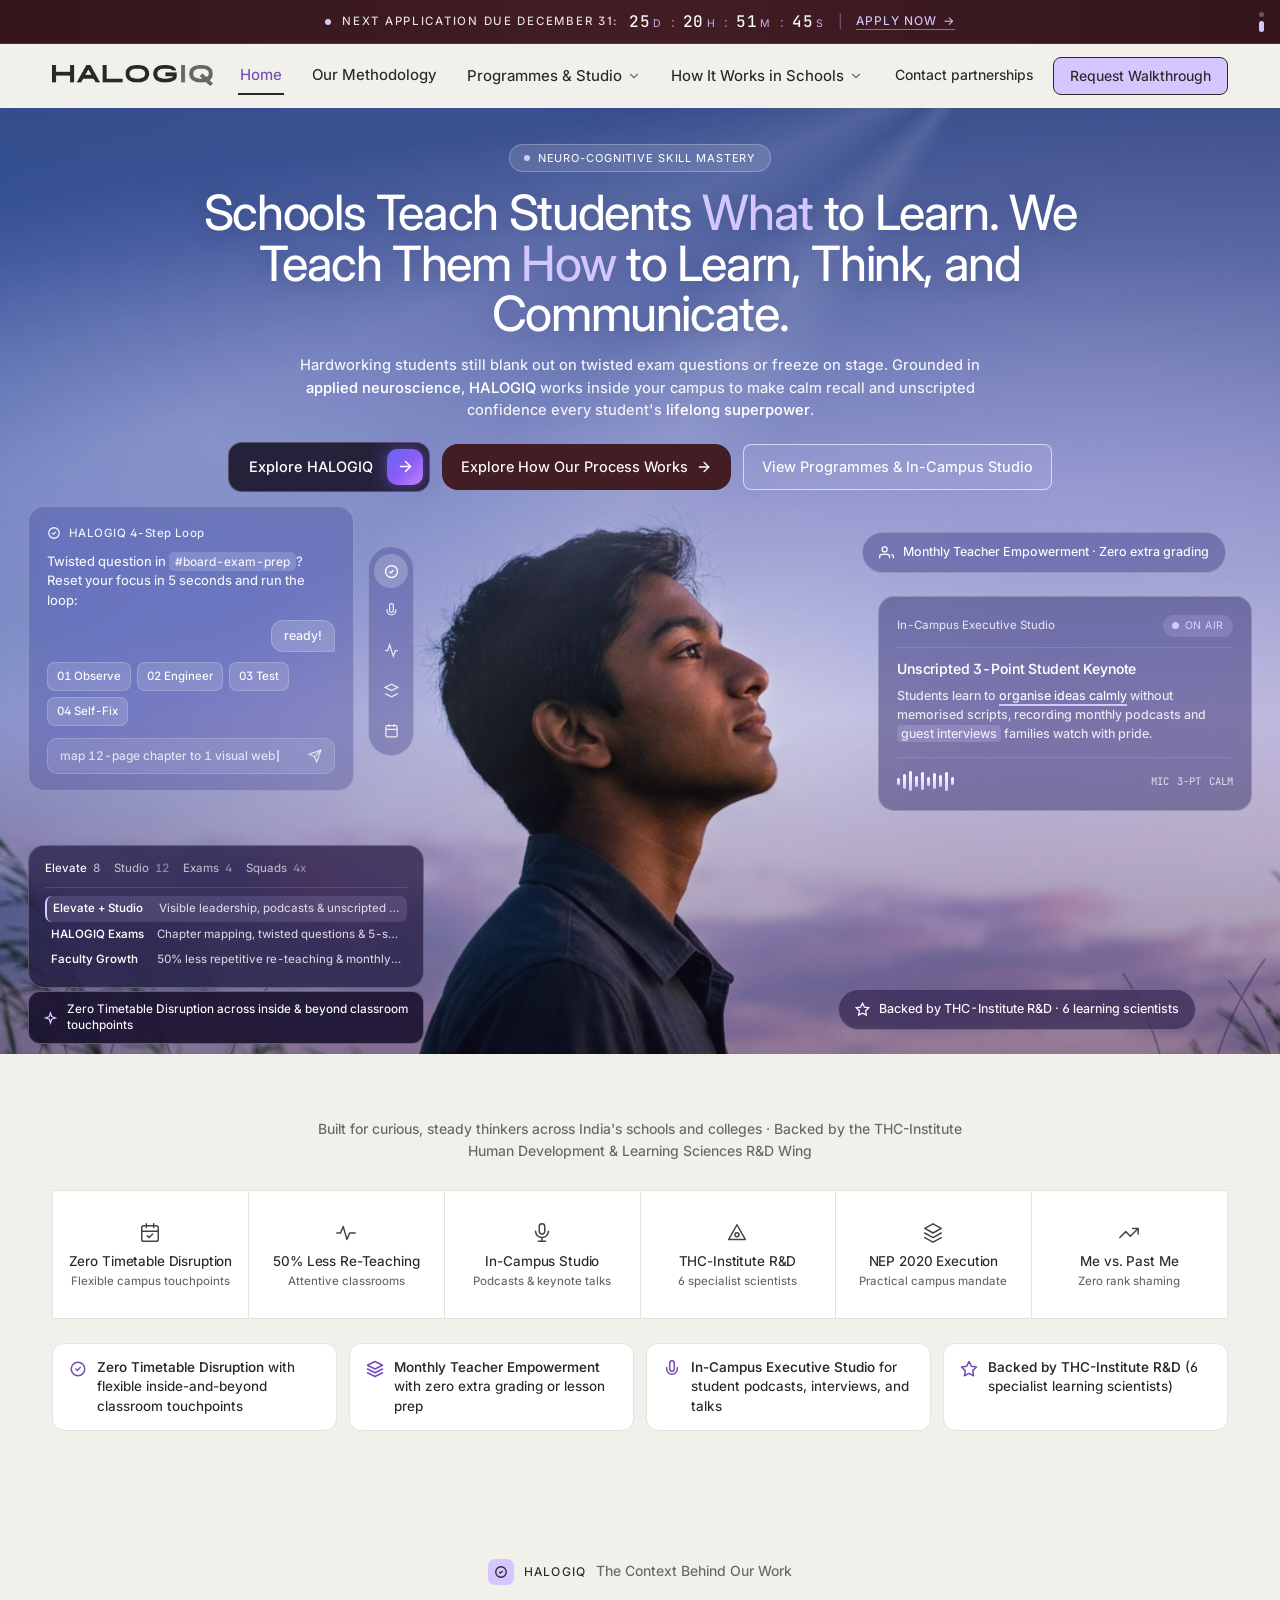
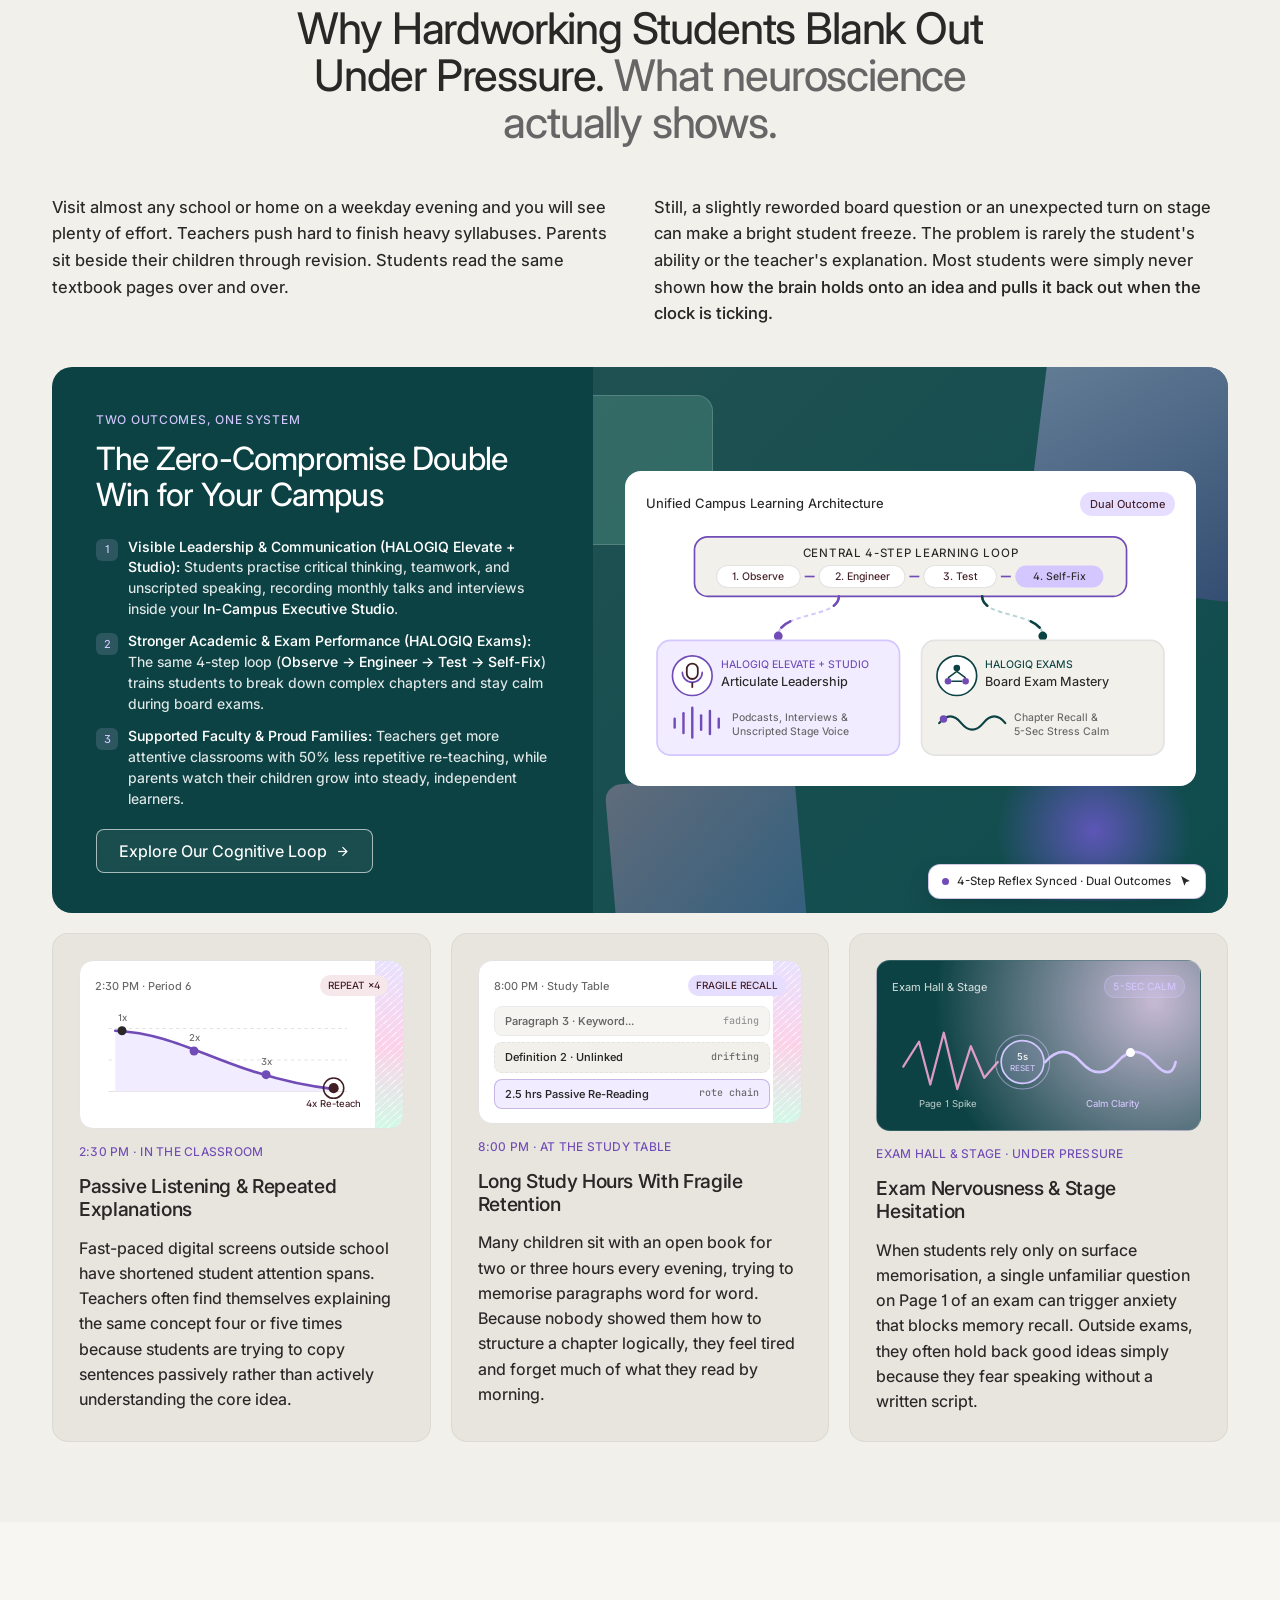
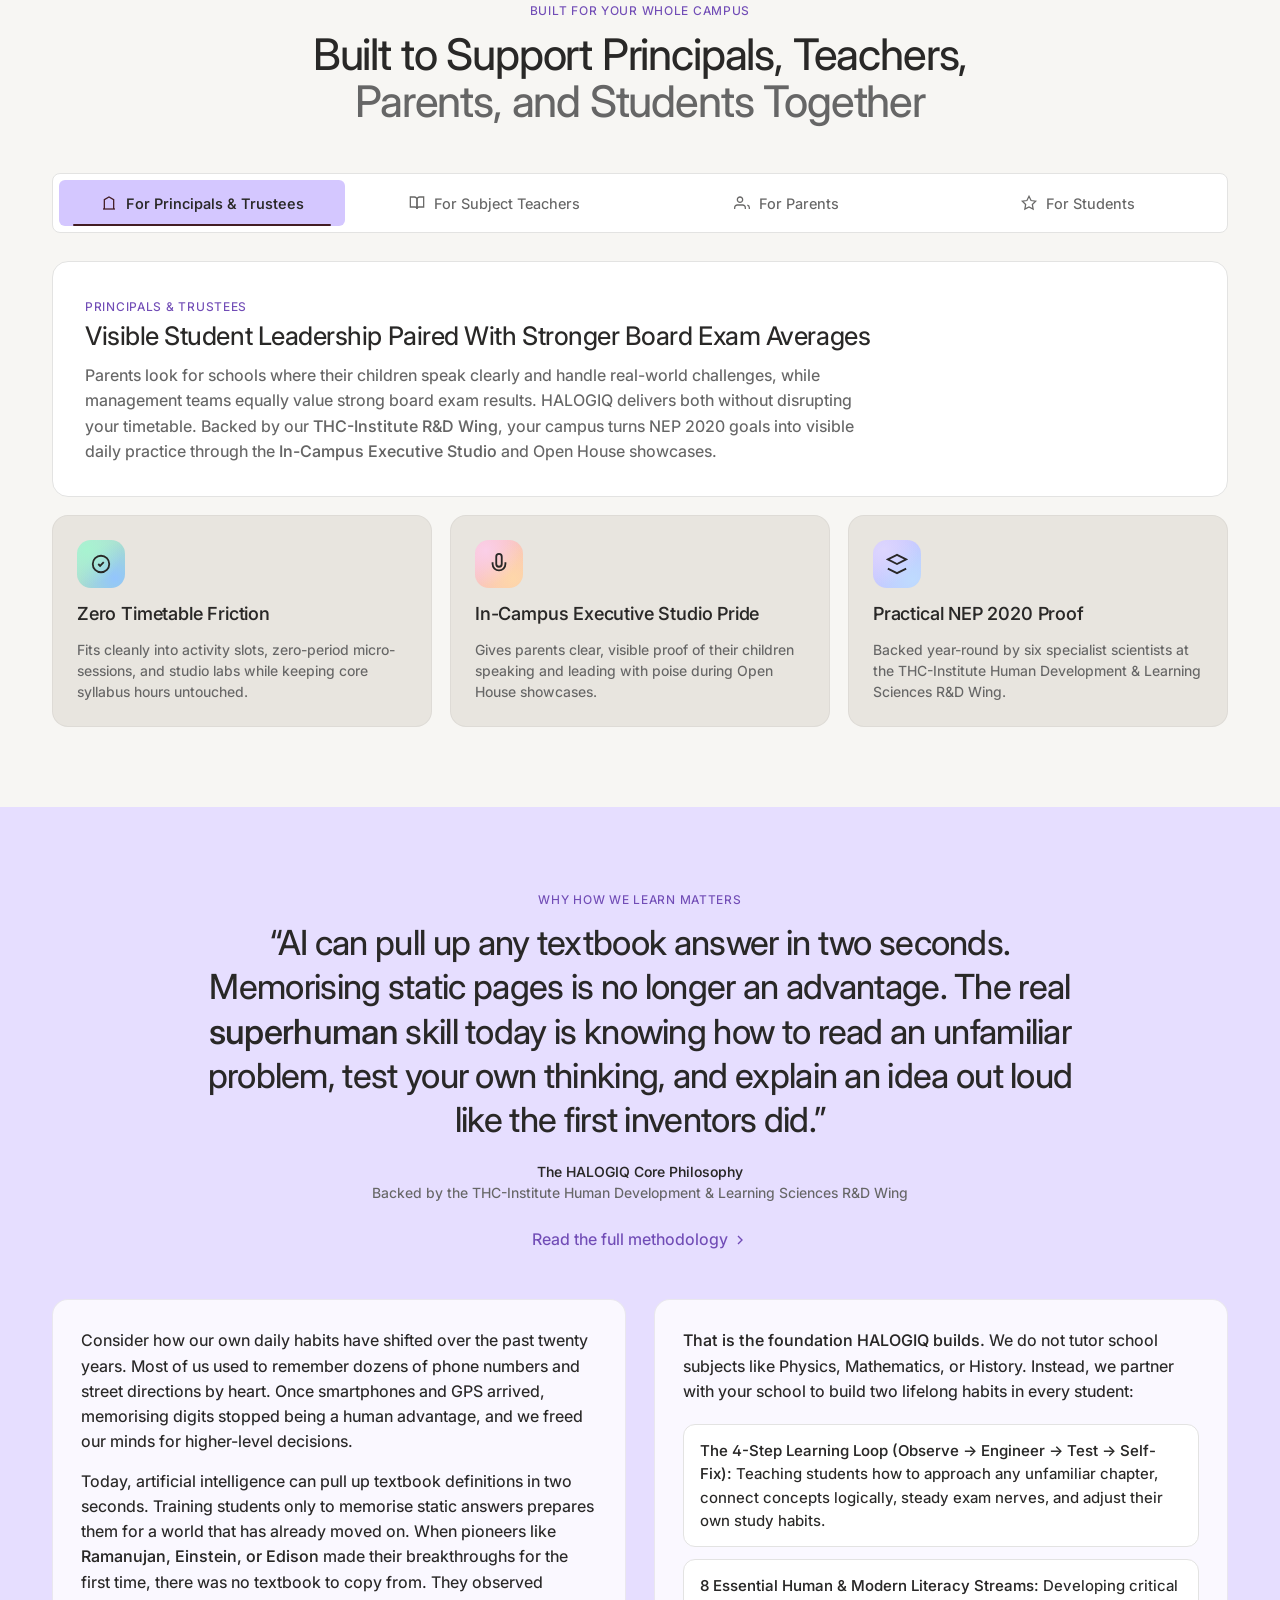
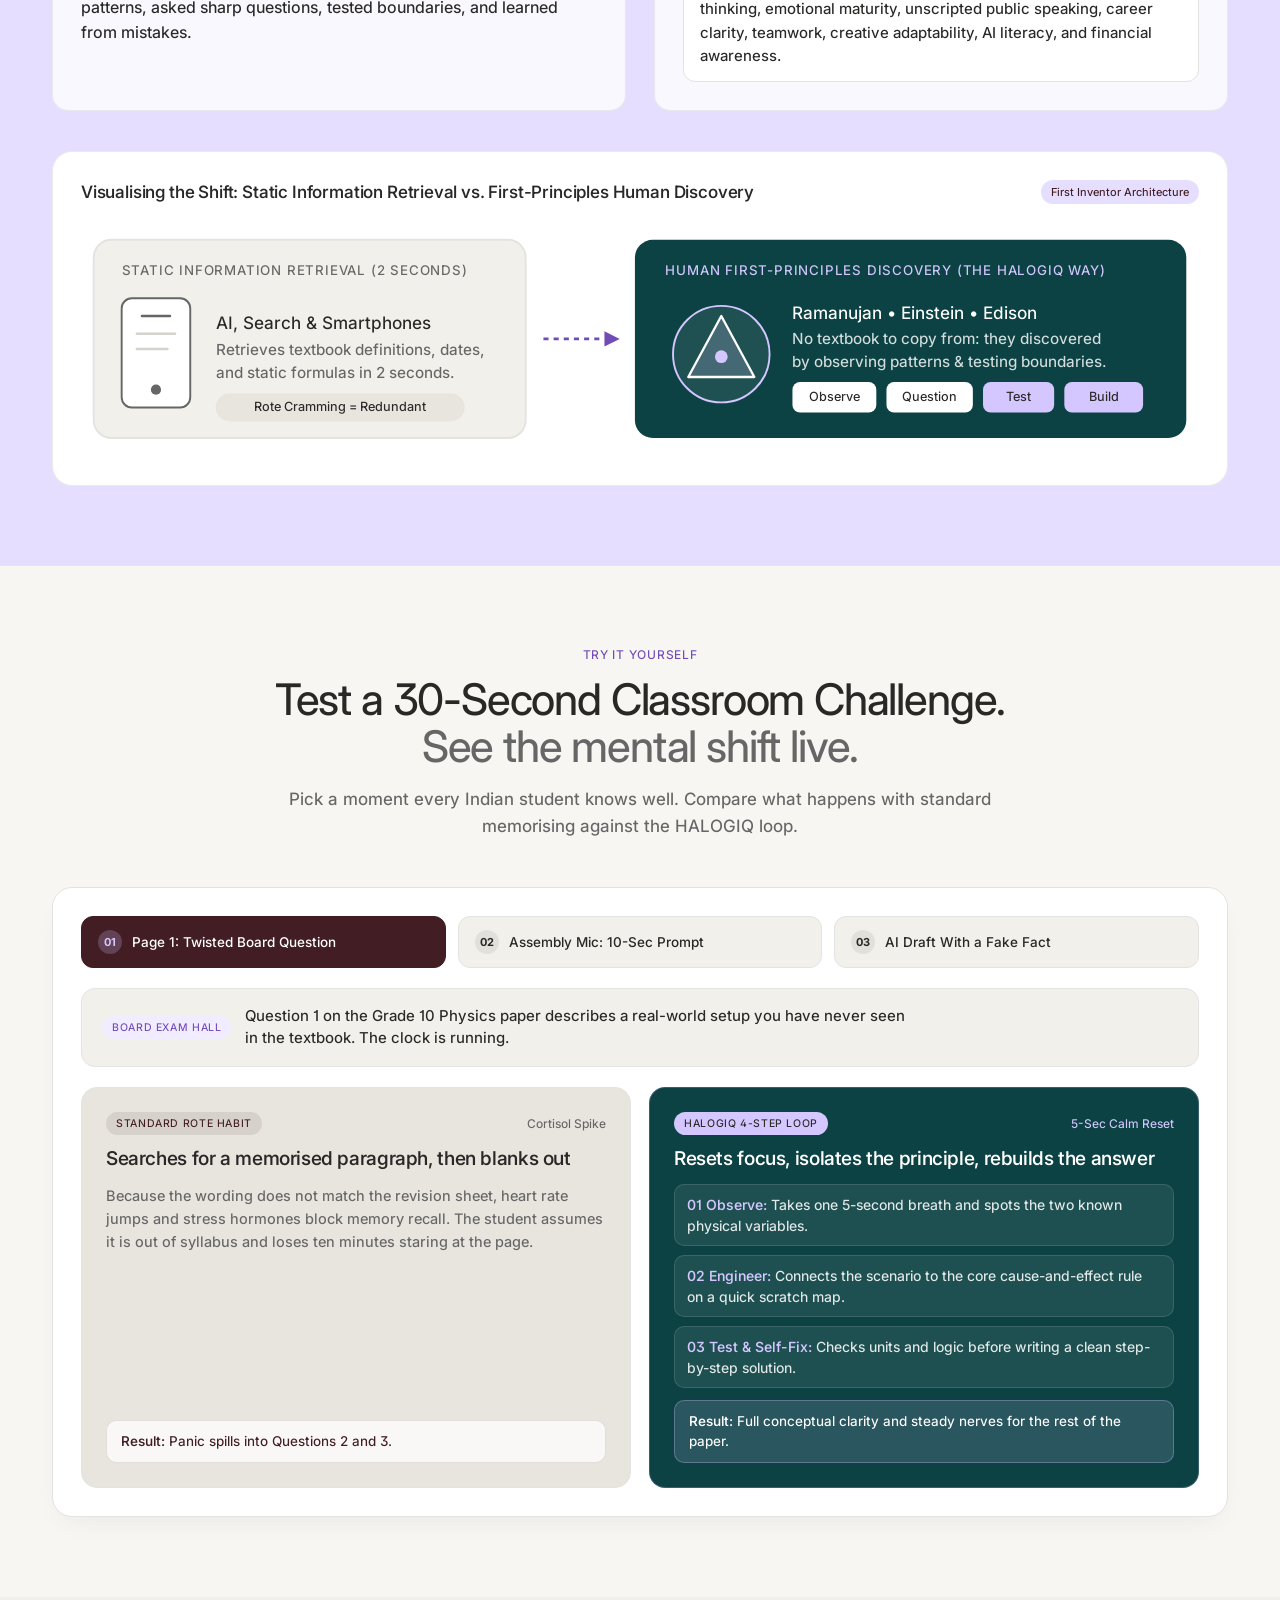
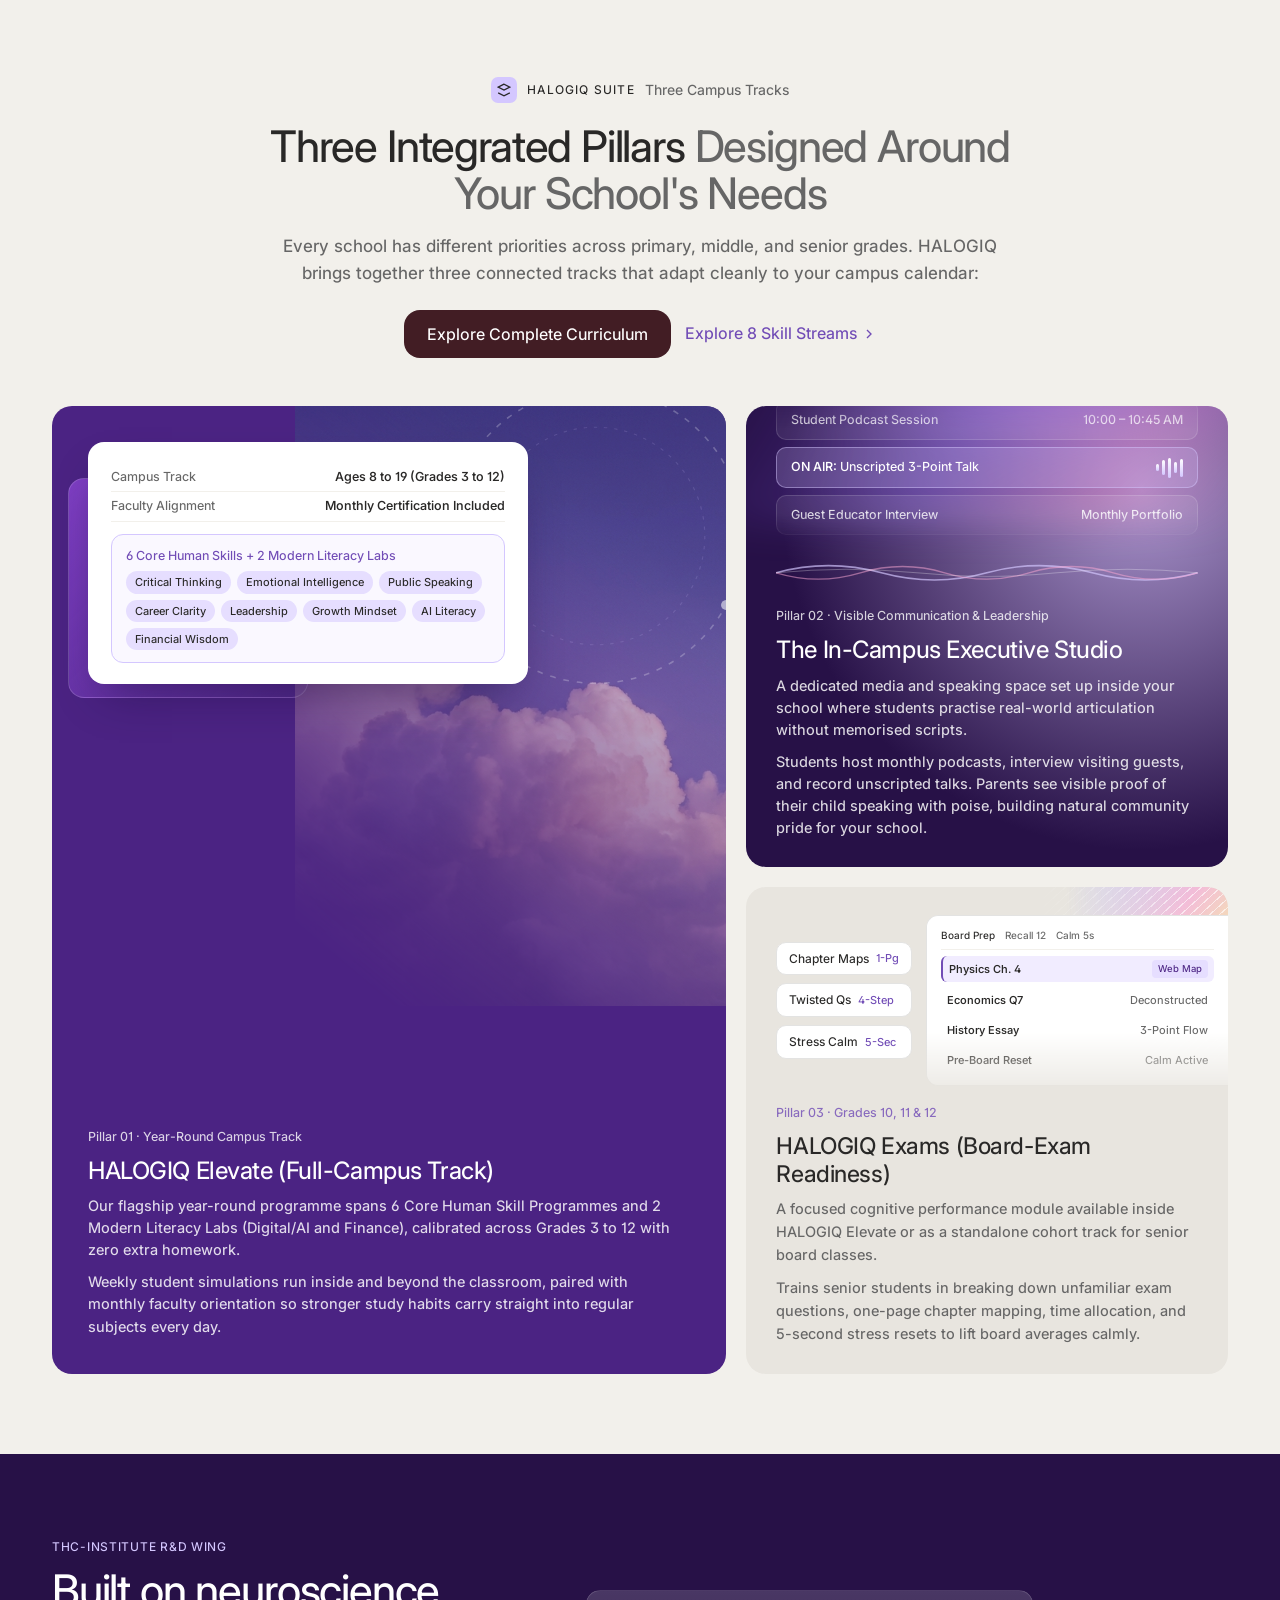
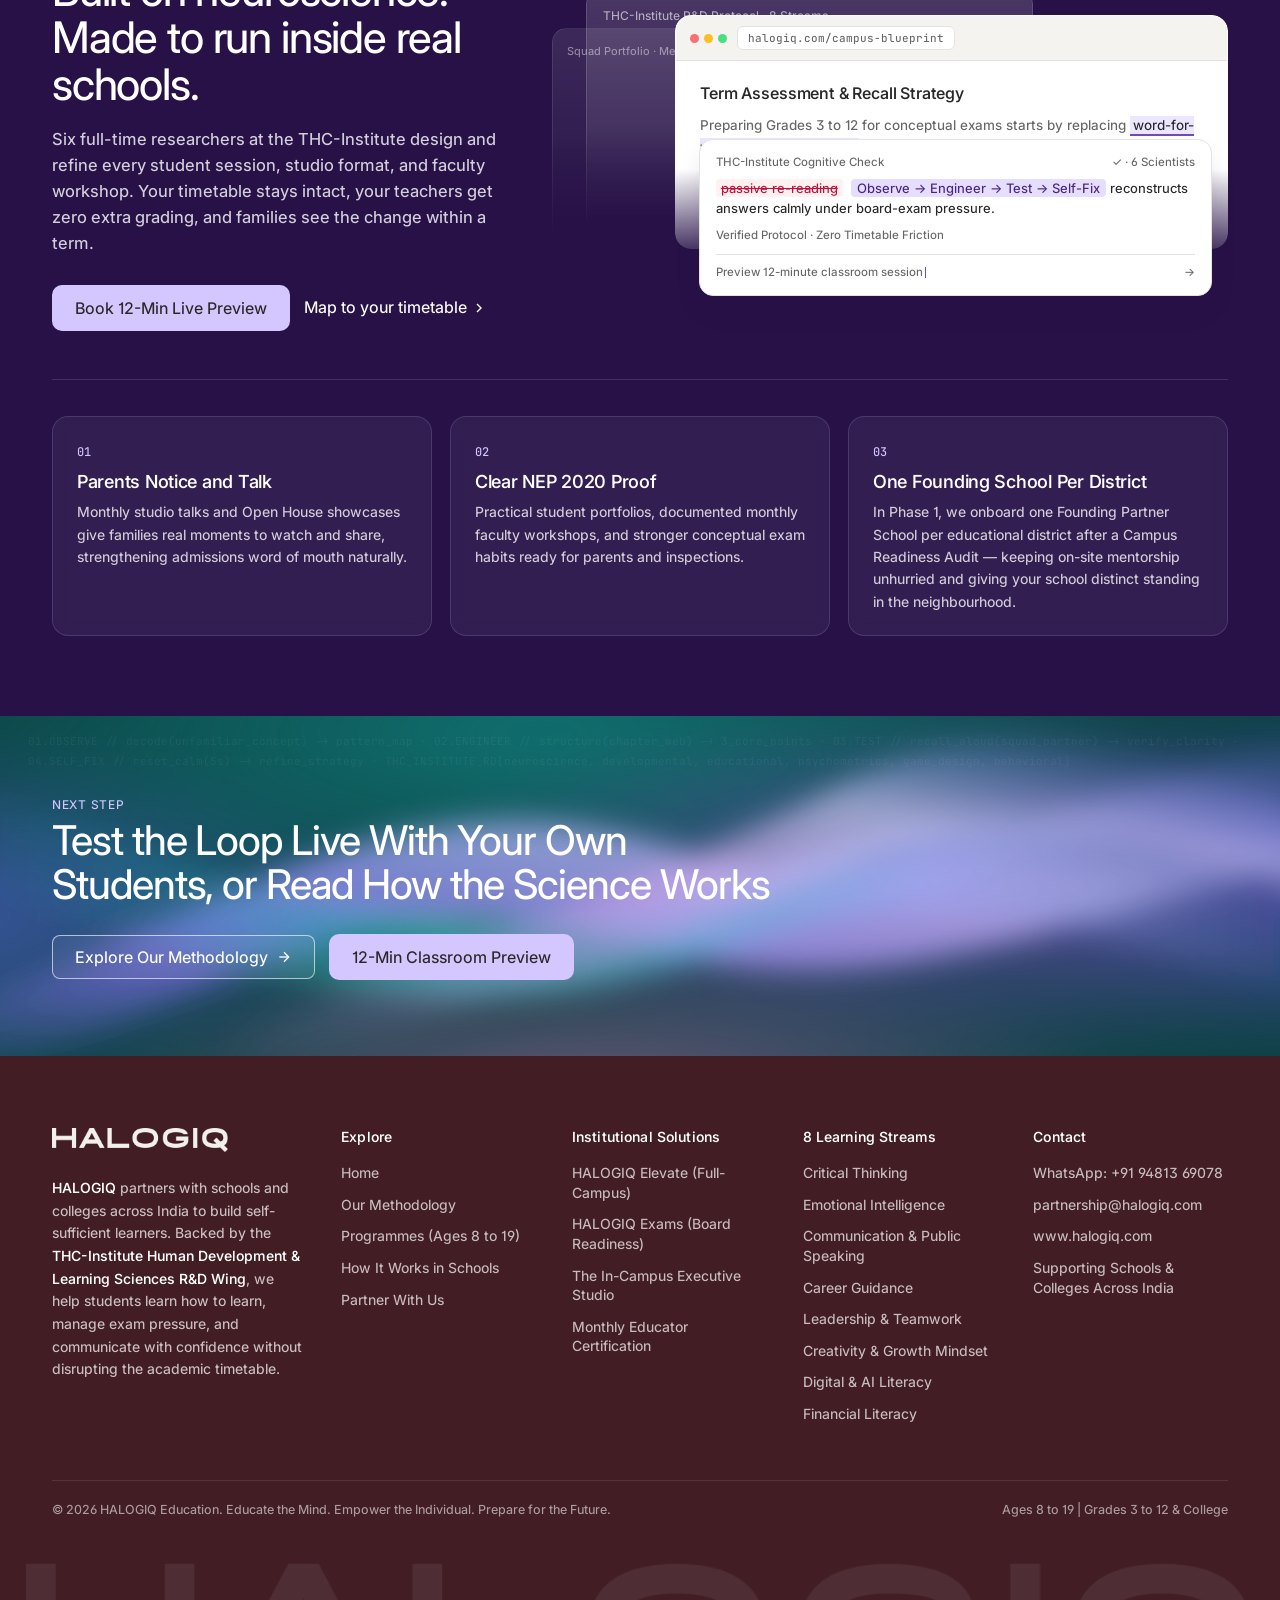
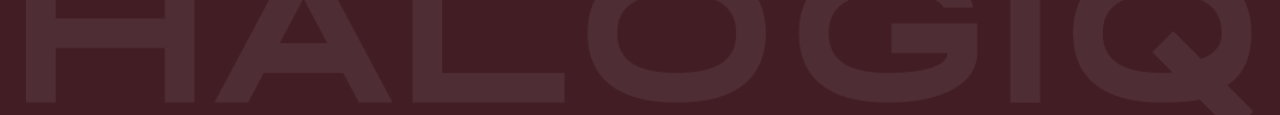
==== commit 2cab4f2c: "feat(ux): add dual announcement banner with quarterly countdown, fix mobile layouts, and introduce f" ====
--- a/index.html
+++ b/index.html
@@ -11,9 +11,9 @@
   <meta property="og:url" content="https://www.halogiq.com" />
   <link rel="preconnect" href="https://fonts.googleapis.com" />
   <link rel="preconnect" href="https://fonts.gstatic.com" crossorigin />
-  <link rel="stylesheet" href="https://fonts.googleapis.com/css2?family=Inter:ital,opsz,wght@0,14..32,100..900;1,14..32,100..900&family=JetBrains+Mono:wght@400;500&display=swap" />
+  <link rel="stylesheet" href="https://fonts.googleapis.com/css2?family=Inter:ital,opsz,wght@0,14..32,100..900;1,14..32,100..900&family=JetBrains+Mono:wght@400;500;600;700&display=swap" />
   <link rel="icon" type="image/svg+xml" href="data:image/svg+xml,%3Csvg xmlns='http://www.w3.org/2000/svg' viewBox='0 0 128 128'%3E%3Crect width='128' height='128' rx='24' fill='%23421d24'/%3E%3Cpath d='M64 20C92 20 108 35 108 60C108 85 92 100 64 100C36 100 20 85 20 60C20 35 36 20 64 20ZM64 36C45 36 36 45 36 60C36 75 45 84 64 84C83 84 92 75 92 60C92 45 83 36 64 36Z' fill='%23d4c7ff' fill-rule='evenodd'/%3E%3Cpath d='M70 59L110 99L98 111L58 71Z' fill='%23ffffff'/%3E%3C/svg%3E" />
-  <link rel="stylesheet" href="styles.css?v=6" />
+  <link rel="stylesheet" href="styles.css?v=14" />
 </head>
 <body>
 
@@ -51,18 +51,59 @@
   <div id="routeAnnouncer" class="sr-only" aria-live="polite" aria-atomic="true"></div>
 
   <!-- ========================================================================
-       PILL ANNOUNCEMENT BANNER (FLUSH TOP — MIDNIGHT WINE #421d24)
+       DUAL ROTATING ANNOUNCEMENT BANNER (MIDNIGHT WINE #421d24 — SWIPE UP)
+       Slide 1: Institutional Positioning | Slide 2: Live Quarterly Countdown
        ======================================================================== -->
-  <div class="announcement-banner" role="region" aria-label="Campus Partnership Announcement">
-    <div class="announcement-inner">
-      <span class="announcement-icon" aria-hidden="true">
-        <svg width="13" height="13" viewBox="0 0 24 24" fill="none" stroke="currentColor" stroke-width="2.4" stroke-linecap="round" stroke-linejoin="round"><polygon points="12 2 15.09 8.26 22 9.27 17 14.14 18.18 21.02 12 17.77 5.82 21.02 7 14.14 2 9.27 8.91 8.26 12 2"/></svg>
-      </span>
-      <span class="announcement-text">On-Site Learning &amp; Studio for Schools &amp; Colleges</span>
-      <a href="#partner" class="announcement-cta" data-nav="partner">
-        <span>Request a Curriculum Walkthrough</span>
-        <span aria-hidden="true">&rarr;</span>
-      </a>
+  <div class="announcement-banner" id="announcementBanner" role="region" aria-label="Campus Partnership and Application Announcements" data-active-slide="0">
+    <div class="announcement-viewport">
+      <!-- Slide 1: Institutional Positioning -->
+      <div class="announcement-slide is-active" id="anncSlide0" data-slide-index="0" aria-hidden="false">
+        <div class="announcement-inner announcement-inner-brand">
+          <span class="announcement-icon" aria-hidden="true">
+            <svg width="13" height="13" viewBox="0 0 24 24" fill="none" stroke="currentColor" stroke-width="2.4" stroke-linecap="round" stroke-linejoin="round"><polygon points="12 2 15.09 8.26 22 9.27 17 14.14 18.18 21.02 12 17.77 5.82 21.02 7 14.14 2 9.27 8.91 8.26 12 2"/></svg>
+          </span>
+          <span class="announcement-text announcement-text-desktop">On-Site Learning &amp; Studio for Schools &amp; Colleges</span>
+          <span class="announcement-text announcement-text-mobile">On-Site Learning &amp; Studio</span>
+          <a href="#partner" class="announcement-cta" data-nav="partner">
+            <span class="announcement-cta-desktop">Request a Curriculum Walkthrough</span>
+            <span class="announcement-cta-mobile">Walkthrough</span>
+            <span aria-hidden="true">&rarr;</span>
+          </a>
+        </div>
+      </div>
+
+      <!-- Slide 2: Astra Nova-Inspired Live Quarterly Application Countdown (Jan-Dec) -->
+      <div class="announcement-slide is-waiting" id="anncSlide1" data-slide-index="1" aria-hidden="true">
+        <div class="announcement-inner announcement-inner-countdown">
+          <span class="annc-live-dot" aria-hidden="true"></span>
+          <span class="annc-deadline-label">
+            Next Application Due <span id="anncDeadlineFull">December 31</span>:
+          </span>
+          <div class="annc-clock" aria-label="Time remaining until quarterly application deadline">
+            <span class="annc-digit" id="anncDays">00</span><span class="annc-unit">D</span>
+            <span class="annc-sep" aria-hidden="true">:</span>
+            <span class="annc-digit" id="anncHours">00</span><span class="annc-unit">H</span>
+            <span class="annc-sep" aria-hidden="true">:</span>
+            <span class="annc-digit" id="anncMinutes">00</span><span class="annc-unit">M</span>
+            <span class="annc-sep" aria-hidden="true">:</span>
+            <span class="annc-digit" id="anncSeconds">00</span><span class="annc-unit annc-unit-last">S</span>
+          </div>
+          <span class="annc-pipe" aria-hidden="true">|</span>
+          <a href="https://opnform.com/forms/halogiq-school-application-form-kahph5" target="_blank" rel="noopener noreferrer" class="annc-apply-cta" tabindex="-1">
+            <span>Apply Now</span>
+            <span aria-hidden="true">&rarr;</span>
+          </a>
+          <a href="https://opnform.com/forms/halogiq-school-application-form-kahph5" target="_blank" rel="noopener noreferrer" class="annc-apply-cta-mobile" id="anncMobileCta" tabindex="-1" aria-label="Apply by December 31">
+            <span class="annc-u">Apply</span> by <span id="anncDeadlineShort">DEC 31</span>
+          </a>
+        </div>
+      </div>
+    </div>
+
+    <!-- Desktop Subtle Vertical Slide Switcher Pips -->
+    <div class="announcement-pips" role="tablist" aria-label="Switch announcement banner">
+      <button type="button" class="announcement-pip is-active" data-slide-target="0" role="tab" aria-selected="true" aria-controls="anncSlide0" aria-label="Show campus partnership announcement"></button>
+      <button type="button" class="announcement-pip" data-slide-target="1" role="tab" aria-selected="false" aria-controls="anncSlide1" aria-label="Show quarterly application deadline countdown"></button>
     </div>
   </div>
 
@@ -294,7 +335,7 @@
               <svg width="14" height="14" viewBox="0 0 24 24" fill="none" stroke="currentColor" stroke-width="2.2" aria-hidden="true"><circle cx="12" cy="12" r="9"/><path d="M9 12l2 2 4-4"/></svg>
               <span>HALOGIQ 4-Step Loop</span>
             </div>
-            <p>Twisted question in <span class="glass-code-tag">#board-exam-prep</span>? Reset your focus in 5 seconds and run the loop:</p>
+            <p>Twisted question in <span class="nowrap-inline"><span class="glass-code-tag">#board-exam-prep</span>?</span> Reset your focus in 5 seconds and run the loop:</p>
             <div class="glass-reply-bubble">ready!</div>
             <div class="glass-chip-row">
               <span class="glass-step-chip">01 Observe</span>
@@ -545,7 +586,7 @@
                     <span class="lagoon-ui-pill">Dual Outcome</span>
                   </div>
                   <!-- GRAPHIC 2 UPGRADED: Animated Signal-Flow Pulses + Live Equalizer + Gliding Calm Orb -->
-                  <svg viewBox="0 0 480 215" fill="none" xmlns="http://www.w3.org/2000/svg" role="img" aria-label="Unified Central Learning Loop feeding HALOGIQ Elevate Studio and HALOGIQ Exams">
+                  <svg class="lagoon-desktop-svg" viewBox="0 0 480 215" fill="none" xmlns="http://www.w3.org/2000/svg" role="img" aria-label="Unified Central Learning Loop feeding HALOGIQ Elevate Studio and HALOGIQ Exams">
                     <g aria-hidden="true">
                       <rect x="44" y="8" width="392" height="54" rx="12" fill="#f2f0eb" stroke="#714cb6" stroke-width="1.5" />
                       <text x="240" y="26" text-anchor="middle" fill="#292827" font-family="Inter, sans-serif" font-size="10.5" font-weight="600" letter-spacing="0.06em">CENTRAL 4-STEP LEARNING LOOP</text>
@@ -605,6 +646,36 @@
                       <text x="334" y="188" fill="#666666" font-family="Inter, sans-serif" font-size="9.5">5-Sec Stress Calm</text>
                     </g>
                   </svg>
+
+                  <!-- Mobile-Native Legible Stacked Architecture Diagram (<= 768px) -->
+                  <div class="lagoon-mobile-diagram" aria-label="Unified Central Learning Loop feeding HALOGIQ Elevate Studio and HALOGIQ Exams">
+                    <div class="lmd-loop-box">
+                      <span class="lmd-loop-kicker">Central 4-Step Learning Loop</span>
+                      <div class="lmd-step-grid">
+                        <span class="lmd-step-pill">1. Observe</span>
+                        <span class="lmd-step-pill">2. Engineer</span>
+                        <span class="lmd-step-pill">3. Test</span>
+                        <span class="lmd-step-pill is-accent">4. Self-Fix</span>
+                      </div>
+                    </div>
+                    <div class="lmd-flow-divider" aria-hidden="true">
+                      <span class="lmd-flow-line"></span>
+                      <span class="lmd-flow-badge">&darr; Feeds Both Campus Outcomes &darr;</span>
+                      <span class="lmd-flow-line"></span>
+                    </div>
+                    <div class="lmd-outcomes-grid">
+                      <div class="lmd-outcome-card lmd-card-elevate">
+                        <span class="lmd-card-kicker">HALOGIQ Elevate + Studio</span>
+                        <strong>Articulate Leadership</strong>
+                        <span class="lmd-card-desc">Podcasts, interviews &amp; unscripted stage voice</span>
+                      </div>
+                      <div class="lmd-outcome-card lmd-card-exams">
+                        <span class="lmd-card-kicker">HALOGIQ Exams</span>
+                        <strong>Board Exam Mastery</strong>
+                        <span class="lmd-card-desc">Chapter recall webs &amp; 5-sec stress calm</span>
+                      </div>
+                    </div>
+                  </div>
                 </div>
 
                 <!-- Superhuman-Style Floating Verification Badge + Pointer -->
@@ -940,7 +1011,7 @@
               <h4>Visualising the Shift: Static Information Retrieval vs. First-Principles Human Discovery</h4>
               <span class="lagoon-ui-pill">First Inventor Architecture</span>
             </div>
-            <div class="svg-scroll-viewport">
+            <div class="svg-scroll-viewport desktop-svg-only">
               <svg viewBox="0 0 880 185" fill="none" xmlns="http://www.w3.org/2000/svg" role="img" aria-label="Comparison between Static Information Retrieval in 2 seconds versus Human First-Principles Discovery like Ramanujan, Einstein, and Edison">
                 <g aria-hidden="true">
                   <!-- Left Box: Static Information Retrieval -->
@@ -982,6 +1053,30 @@
                   </g>
                 </g>
               </svg>
+            </div>
+
+            <!-- Mobile-Native Stacked Comparison (<= 768px — Zero Horizontal Clipping) -->
+            <div class="mobile-diagram-stack first-inventor-mobile">
+              <div class="m-inv-card m-inv-static">
+                <span class="m-inv-kicker">Static Information Retrieval (2 Seconds)</span>
+                <h5>AI, Search &amp; Smartphones</h5>
+                <p>Retrieves textbook definitions, dates, and static formulas in 2 seconds.</p>
+                <span class="m-inv-tag">Rote Cramming = Redundant</span>
+              </div>
+              <div class="m-inv-arrow" aria-hidden="true">
+                <svg width="20" height="20" viewBox="0 0 24 24" fill="none" stroke="currentColor" stroke-width="2.2" stroke-linecap="round" stroke-linejoin="round"><line x1="12" y1="5" x2="12" y2="19"/><polyline points="19 12 12 19 5 12"/></svg>
+              </div>
+              <div class="m-inv-card m-inv-human">
+                <span class="m-inv-kicker">Human First-Principles Discovery (The HALOGIQ Way)</span>
+                <h5>Ramanujan &bull; Einstein &bull; Edison</h5>
+                <p>No textbook to copy from: they discovered by observing patterns and testing boundaries.</p>
+                <div class="m-inv-chips">
+                  <span class="m-inv-chip">Observe</span>
+                  <span class="m-inv-chip">Question</span>
+                  <span class="m-inv-chip is-lilac">Test</span>
+                  <span class="m-inv-chip is-lilac">Build</span>
+                </div>
+              </div>
             </div>
           </div>
         </div>
@@ -1283,8 +1378,8 @@
             </div>
             <div class="enterprise-proof-card">
               <span class="enterprise-proof-num">03</span>
-              <h3>Protected District Advantage</h3>
-              <p>We limit full-campus HALOGIQ Elevate partnerships per educational district so your school keeps its distinct standing in the neighbourhood.</p>
+              <h3>One Founding School Per District</h3>
+              <p>In Phase 1, we onboard one Founding Partner School per educational district after a Campus Readiness Audit — keeping on-site mentorship unhurried and giving your school distinct standing in the neighbourhood.</p>
             </div>
           </div>
         </div>
@@ -1369,7 +1464,7 @@
               </div>
             </div>
 
-            <div class="svg-scroll-viewport">
+            <div class="svg-scroll-viewport desktop-svg-only">
               <svg viewBox="0 0 800 260" fill="none" xmlns="http://www.w3.org/2000/svg" role="img" aria-label="Left State A shows Fragile Chain of Glass Beads breaking when Bead 3 is forgotten; Right State B shows Resilient Connected Web of Cause and Effect with a 5-Second Calm Reset badge">
                 <g aria-hidden="true">
                   <!-- Left State A: Surface Memorisation -->
@@ -1460,6 +1555,125 @@
                   </g>
                 </g>
               </svg>
+            </div>
+
+            <!-- Mobile-Native Synced Memory Architecture Stack (<= 768px — Full Animated Web Clarity, Zero Horizontal Clipping) -->
+            <div class="mobile-diagram-stack mobile-memory-compare">
+              <div class="m-mem-card m-mem-surface svg-state-active" id="mobStateSurface">
+                <div class="m-mem-head-row">
+                  <span class="m-mem-kicker">State A &middot; Surface Memorised Chain</span>
+                  <span class="m-fragile-pill">Fragile Linear Chain</span>
+                </div>
+                <p class="m-mem-sub">Linear word-for-word storage: 1 forgotten keyword snaps the entire recall path.</p>
+
+                <!-- Dedicated Mobile-Proportioned Animated Glass-Bead Fracture SVG -->
+                <div class="m-mem-svg-stage m-stage-surface">
+                  <svg viewBox="0 0 280 118" fill="none" xmlns="http://www.w3.org/2000/svg" role="img" aria-label="Surface memorised chain of glass beads snapping at B3 when hit by a twisted question, causing B4 to B6 to drift loose">
+                    <g aria-hidden="true">
+                      <rect x="48" y="6" width="184" height="24" rx="12" fill="#421d24" />
+                      <text x="140" y="21.5" text-anchor="middle" fill="#ffffff" font-family="Inter, sans-serif" font-size="10.5" font-weight="600">Twisted Question Hits B3</text>
+                      <path d="M126 30 L121 45" stroke="#421d24" stroke-width="2" stroke-linecap="round" />
+                      <polygon points="116.5,42 121,49 125.5,43" fill="#421d24" />
+
+                      <line x1="40" y1="68" x2="54" y2="68" stroke="#421d24" stroke-width="2" stroke-dasharray="4 3" />
+                      <line x1="86" y1="68" x2="101" y2="68" stroke="#421d24" stroke-width="2" stroke-dasharray="4 3" />
+
+                      <circle cx="24" cy="68" r="16" fill="#ffffff" stroke="#666666" stroke-width="1.6" />
+                      <text x="24" y="72" text-anchor="middle" fill="#292827" font-family="Inter, sans-serif" font-size="11" font-weight="600">B1</text>
+
+                      <circle cx="70" cy="68" r="16" fill="#ffffff" stroke="#666666" stroke-width="1.6" />
+                      <text x="70" y="72" text-anchor="middle" fill="#292827" font-family="Inter, sans-serif" font-size="11" font-weight="600">B2</text>
+
+                      <g class="bead-fracture-pulse">
+                        <circle cx="118" cy="68" r="17" fill="#f7e8ea" stroke="#421d24" stroke-width="2.2" stroke-dasharray="3.5 2.5" />
+                        <text x="118" y="72" text-anchor="middle" fill="#421d24" font-family="Inter, sans-serif" font-size="11.5" font-weight="700">B3?</text>
+                      </g>
+
+                      <!-- Visual Snap Gap Marker -->
+                      <path d="M141 62 L149 74 M149 62 L141 74" stroke="#be123c" stroke-width="1.8" stroke-linecap="round" opacity="0.85" />
+
+                      <g class="bead-drift-loose">
+                        <line x1="186" y1="81" x2="200" y2="84" stroke="#c8c5be" stroke-width="1.6" stroke-dasharray="3 4" />
+                        <line x1="228" y1="89" x2="242" y2="92" stroke="#c8c5be" stroke-width="1.6" stroke-dasharray="3 4" />
+                        <circle cx="172" cy="78" r="15" fill="#ffffff" stroke="#a8a6a1" stroke-width="1.5" />
+                        <text x="172" y="82" text-anchor="middle" fill="#666666" font-family="Inter, sans-serif" font-size="10.5" font-weight="600">B4</text>
+                        <circle cx="214" cy="86" r="15" fill="#ffffff" stroke="#a8a6a1" stroke-width="1.5" />
+                        <text x="214" y="90" text-anchor="middle" fill="#666666" font-family="Inter, sans-serif" font-size="10.5" font-weight="600">B5</text>
+                        <circle cx="256" cy="94" r="15" fill="#ffffff" stroke="#a8a6a1" stroke-width="1.5" />
+                        <text x="256" y="98" text-anchor="middle" fill="#666666" font-family="Inter, sans-serif" font-size="10.5" font-weight="600">B6</text>
+                      </g>
+                    </g>
+                  </svg>
+                </div>
+
+                <div class="m-mem-alert">Result: Cortisol spike blocks paragraph retrieval</div>
+              </div>
+
+              <div class="m-mem-card m-mem-structured svg-state-active" id="mobStateStructured">
+                <div class="m-mem-head-row">
+                  <span class="m-mem-kicker">State B &middot; HALOGIQ Connected Web</span>
+                  <span class="m-calm-pill">5-Sec Calm Reset</span>
+                </div>
+                <p class="m-mem-sub">Multi-node cause &amp; effect web: even if one wording is unfamiliar, alternate concept paths fire straight into Recall.</p>
+
+                <!-- Dedicated Mobile-Proportioned Animated Neural Concept Web SVG -->
+                <div class="m-mem-svg-stage m-stage-structured">
+                  <svg viewBox="0 0 280 164" fill="none" xmlns="http://www.w3.org/2000/svg" role="img" aria-label="HALOGIQ connected concept web linking Why, Cause, Rule, and Link along four interconnected paths with animated recall pulses converging on Recall">
+                    <g aria-hidden="true">
+                      <!-- Interconnected Cause-Effect Web Edges -->
+                      <g stroke="rgba(212,199,255,0.72)" stroke-width="1.9" stroke-linecap="round">
+                        <line x1="98" y1="34" x2="34" y2="82" />
+                        <line x1="98" y1="34" x2="154" y2="82" />
+                        <line x1="34" y1="82" x2="98" y2="130" />
+                        <line x1="154" y1="82" x2="98" y2="130" />
+                        <!-- Internal Cross-Bridges -->
+                        <line x1="34" y1="82" x2="154" y2="82" stroke="rgba(255,255,255,0.62)" stroke-dasharray="4 3" />
+                        <line x1="98" y1="34" x2="98" y2="130" stroke="rgba(255,255,255,0.62)" stroke-dasharray="4 3" />
+                        <!-- 3 Converging Routes Into Recall -->
+                        <path d="M98 34 Q 186 24, 236 82" />
+                        <line x1="154" y1="82" x2="236" y2="82" stroke="#d4c7ff" stroke-width="2.1" />
+                        <path d="M98 130 Q 186 140, 236 82" />
+                      </g>
+
+                      <!-- 3 Travelling Luminous Recall Signal Pulses -->
+                      <circle r="4" fill="#ffffff">
+                        <animateMotion dur="3.1s" repeatCount="indefinite" path="M98 34 L154 82 L236 82" />
+                      </circle>
+                      <circle r="4" fill="#d4c7ff">
+                        <animateMotion dur="3.6s" begin="0.9s" repeatCount="indefinite" path="M34 82 L98 130 Q 186 140, 236 82" />
+                      </circle>
+                      <circle r="3.6" fill="#a7f3d0">
+                        <animateMotion dur="3.4s" begin="1.8s" repeatCount="indefinite" path="M34 82 L98 34 Q 186 24, 236 82" />
+                      </circle>
+
+                      <!-- 4 Interlinked Concept Nodes -->
+                      <circle cx="98" cy="34" r="21" fill="#ffffff" stroke="#d4c7ff" stroke-width="2.2" />
+                      <text x="98" y="38.5" text-anchor="middle" fill="#292827" font-family="Inter, sans-serif" font-size="11.5" font-weight="700">Why</text>
+
+                      <circle cx="34" cy="82" r="21" fill="#ffffff" stroke="#d4c7ff" stroke-width="2.2" />
+                      <text x="34" y="86.5" text-anchor="middle" fill="#292827" font-family="Inter, sans-serif" font-size="11" font-weight="700">Cause</text>
+
+                      <circle cx="154" cy="82" r="21" fill="#ffffff" stroke="#d4c7ff" stroke-width="2.2" />
+                      <text x="154" y="86.5" text-anchor="middle" fill="#292827" font-family="Inter, sans-serif" font-size="11.5" font-weight="700">Rule</text>
+
+                      <circle cx="98" cy="130" r="21" fill="#ffffff" stroke="#d4c7ff" stroke-width="2.2" />
+                      <text x="98" y="134.5" text-anchor="middle" fill="#292827" font-family="Inter, sans-serif" font-size="11.5" font-weight="700">Link</text>
+
+                      <!-- Glowing Recall Hub Node -->
+                      <circle cx="236" cy="82" r="30" stroke="#d4c7ff" stroke-width="1.4" opacity="0.5" class="calm-halo-ring" />
+                      <circle cx="236" cy="82" r="24" fill="#d4c7ff" stroke="#ffffff" stroke-width="1.8" />
+                      <text x="236" y="86.5" text-anchor="middle" fill="#292827" font-family="Inter, sans-serif" font-size="12" font-weight="700">Recall</text>
+                    </g>
+                  </svg>
+                </div>
+
+                <div class="m-web-legend">
+                  <span class="m-web-legend-chip">4 Interconnected Paths</span>
+                  <span class="m-web-legend-chip">Zero Single Point of Failure</span>
+                </div>
+
+                <div class="m-mem-result">Result: 4 connected paths reconstruct the answer calmly in own words</div>
+              </div>
             </div>
           </div>
 
@@ -1517,7 +1731,7 @@
               <span class="loop-toolbar-title">INTERACTIVE 4-STEP COGNITIVE LOOP (CLICK ANY NODE TO INSPECT)</span>
               <span class="loop-toolbar-meta">Continuous Self-Correcting Feedback Cycle</span>
             </div>
-            <div class="svg-scroll-viewport">
+            <div class="svg-scroll-viewport desktop-svg-only">
               <svg viewBox="0 0 880 155" fill="none" xmlns="http://www.w3.org/2000/svg" role="img" aria-label="Interactive 4-Step Learning Loop: Step 01 Observe, Step 02 Engineer, Step 03 Test, Step 04 Self-Fix">
                 <path d="M190 72 H256" stroke="#714cb6" stroke-width="2.2" class="animated-flow-line" aria-hidden="true" />
                 <path d="M416 72 H482" stroke="#714cb6" stroke-width="2.2" class="animated-flow-line" aria-hidden="true" />
@@ -1573,6 +1787,30 @@
                   <text x="722" y="96" fill="#666666" font-family="Inter, sans-serif" font-size="10.5" aria-hidden="true">Reflect &amp; Adjust Method</text>
                 </g>
               </svg>
+            </div>
+
+            <!-- Mobile-Native Interactive 2x2 Learning Loop Grid (<= 768px — Zero Horizontal Clipping) -->
+            <div class="mobile-loop-grid" role="group" aria-label="Interactive 4-Step Learning Loop">
+              <button type="button" class="m-loop-node active" data-step-target="1" aria-pressed="true">
+                <span class="m-loop-step">STEP 01</span>
+                <strong>OBSERVE</strong>
+                <span class="m-loop-desc">Decode before jumping in</span>
+              </button>
+              <button type="button" class="m-loop-node" data-step-target="2" aria-pressed="false">
+                <span class="m-loop-step">STEP 02</span>
+                <strong>ENGINEER</strong>
+                <span class="m-loop-desc">Structure the approach</span>
+              </button>
+              <button type="button" class="m-loop-node" data-step-target="3" aria-pressed="false">
+                <span class="m-loop-step">STEP 03</span>
+                <strong>TEST</strong>
+                <span class="m-loop-desc">Check actively aloud</span>
+              </button>
+              <button type="button" class="m-loop-node" data-step-target="4" aria-pressed="false">
+                <span class="m-loop-step">STEP 04</span>
+                <strong>SELF-FIX</strong>
+                <span class="m-loop-desc">Reflect &amp; adjust method</span>
+              </button>
             </div>
 
             <!-- Live Viewport Preview Bar -->
@@ -2143,7 +2381,7 @@
 
               <!-- Graphic 8 Right UI Mockup (Re-Themed) -->
               <div class="studio-mockup-ui">
-                <svg viewBox="0 0 420 150" fill="none" xmlns="http://www.w3.org/2000/svg" role="img" aria-label="Me vs Past Me self-referenced growth portfolio bars paired with 4-Person Squad Badge hexagon">
+                <svg class="portfolio-desktop-svg" viewBox="0 0 420 150" fill="none" xmlns="http://www.w3.org/2000/svg" role="img" aria-label="Me vs Past Me self-referenced growth portfolio bars paired with 4-Person Squad Badge hexagon">
                   <g aria-hidden="true">
                     <rect width="420" height="150" rx="10" fill="#f2f0eb" stroke="#e3e3e2" />
                     <text x="20" y="28" fill="#292827" font-family="Inter, sans-serif" font-size="11" font-weight="700">ME VS. PAST ME PORTFOLIO</text>
@@ -2170,6 +2408,40 @@
                     <text x="326" y="141" text-anchor="middle" fill="#292827" font-family="Inter, sans-serif" font-size="9.5" font-weight="600">4-PERSON SQUAD BADGE</text>
                   </g>
                 </svg>
+
+                <!-- Mobile-Native Legible Growth Portfolio & Squad Card (<= 768px) -->
+                <div class="portfolio-mobile-card" aria-label="Me vs Past Me self-referenced growth portfolio and 4-Person Squad Badge">
+                  <div class="pm-bars-block">
+                    <span class="pm-kicker">ME VS. PAST ME PORTFOLIO</span>
+                    <div class="pm-bar-row">
+                      <span class="pm-bar-label">Term 1 Baseline</span>
+                      <div class="pm-bar-track"><span class="pm-bar-fill pm-fill-base"></span></div>
+                    </div>
+                    <div class="pm-bar-row">
+                      <span class="pm-bar-label is-milestone">Current Milestone (+42%)</span>
+                      <div class="pm-bar-track is-lilac"><span class="pm-bar-fill pm-fill-now"></span></div>
+                    </div>
+                    <span class="pm-safe-pill">Zero Public Rank Shaming</span>
+                  </div>
+
+                  <div class="pm-squad-block">
+                    <svg width="88" height="88" viewBox="268 14 116 116" fill="none" aria-hidden="true">
+                      <polygon points="326,20 374,46 374,98 326,124 278,98 278,46" fill="#f1ecff" stroke="#714cb6" stroke-width="2.2" />
+                      <line x1="308" y1="56" x2="344" y2="56" stroke="#0c4243" stroke-width="2" />
+                      <line x1="308" y1="88" x2="344" y2="88" stroke="#0c4243" stroke-width="2" />
+                      <line x1="308" y1="56" x2="308" y2="88" stroke="#0c4243" stroke-width="2" />
+                      <line x1="344" y1="56" x2="344" y2="88" stroke="#0c4243" stroke-width="2" />
+                      <circle cx="308" cy="56" r="8.5" fill="#421d24" />
+                      <circle cx="344" cy="56" r="8.5" fill="#0c4243" />
+                      <circle cx="308" cy="88" r="8.5" fill="#714cb6" />
+                      <circle cx="344" cy="88" r="8.5" fill="#292827" />
+                    </svg>
+                    <div class="pm-squad-copy">
+                      <strong>4-Person Squad Badge</strong>
+                      <span>Balanced team recognition where every voice contributes</span>
+                    </div>
+                  </div>
+                </div>
               </div>
             </div>
           </div>
@@ -2909,12 +3181,13 @@
             </div>
 
             <div class="exclusivity-callout">
-              <strong>Note on District Exclusivity:</strong> To ensure dedicated on-site support and protect our partner schools' distinctive positioning, HALOGIQ limits full-campus <strong>HALOGIQ Elevate</strong> partnerships to selected institutions within each educational district.
+              <strong>Phase-1 Founding Partner Policy:</strong> To keep weekly mentorship personal and unhurried, HALOGIQ onboards <strong>one Founding Partner School per Educational District</strong> following a Campus Readiness Audit.
+              <a href="#partner" class="exclusivity-anchor-link" data-nav="partner" data-scroll-to="sec-partner-charter">Read eligibility &amp; 14-day priority terms &darr;</a>
             </div>
           </div>
 
           <!-- Section 5.2: Right Column Request a Curriculum Walkthrough via WhatsApp -->
-          <div class="partner-form-card">
+          <div class="partner-form-card" id="partnerFormCard">
             <h2 class="form-card-title">Request a Curriculum Walkthrough on WhatsApp</h2>
             <p class="form-card-subtitle">
               Connect directly with our academic partnerships team on WhatsApp to request our institutional blueprint, campus visit, or 12-minute classroom preview.
@@ -2926,15 +3199,23 @@
                 <div class="radio-group" role="radiogroup" aria-labelledby="pathwayGroupLabel">
                   <label class="radio-option">
                     <input type="radio" name="pathway" value="HALOGIQ Elevate [Full Campus + Studio]" checked />
-                    <span>HALOGIQ Elevate [Full Campus + Studio]</span>
+                    <span class="radio-option-copy">
+                      <span class="radio-option-title">HALOGIQ Elevate</span>
+                      <span class="radio-option-meta">Full Campus + Studio</span>
+                    </span>
                   </label>
                   <label class="radio-option">
                     <input type="radio" name="pathway" value="HALOGIQ Exams [Grades 10 to 12]" />
-                    <span>HALOGIQ Exams [Grades 10 to 12]</span>
+                    <span class="radio-option-copy">
+                      <span class="radio-option-title">HALOGIQ Exams</span>
+                      <span class="radio-option-meta">Grades 10 to 12</span>
+                    </span>
                   </label>
                   <label class="radio-option">
                     <input type="radio" name="pathway" value="Both / Need Guidance" />
-                    <span>Both / Need Guidance</span>
+                    <span class="radio-option-copy">
+                      <span class="radio-option-title">Both / Need Guidance</span>
+                    </span>
                   </label>
                 </div>
               </div>
@@ -2962,6 +3243,76 @@
                 <a href="tel:+919481369078">Call: +91 94813 69078</a>
                 <a href="mailto:partnership@halogiq.com?subject=HALOGIQ%20Curriculum%20Walkthrough%20Request">Email: partnership@halogiq.com</a>
               </div>
+            </div>
+          </div>
+        </div>
+      </section>
+
+      <!-- Section 5.3: Founding Partner Charter — Eligibility, Readiness Audit & District Exclusivity -->
+      <section class="section surface-parchment-light" id="sec-partner-charter" aria-labelledby="partnerCharterHeading">
+        <div class="container">
+          <div class="charter-blueprint-card">
+            <div class="charter-header">
+              <div class="charter-header-meta">
+                <span class="charter-live-dot" aria-hidden="true"></span>
+                <span class="charter-eyebrow">FOUNDING PARTNER STANDARDS</span>
+              </div>
+              <h2 id="partnerCharterHeading">Campus Eligibility, Readiness Audit <span class="charter-heading-muted">&amp; District Exclusivity</span></h2>
+              <p class="charter-lead">
+                Real change in how students learn and speak takes weekly on-site presence, not a one-time slide deck. To keep our mentorship deeply personal and protect the standard our partner campuses are known for, we work under two clear commitments:
+              </p>
+            </div>
+
+            <div class="charter-criteria-grid">
+              <!-- Criterion 01: Readiness Audit -->
+              <div class="charter-criterion-card criterion-audit">
+                <div class="charter-criterion-top">
+                  <span class="charter-badge badge-audit">CRITERION 01 &middot; READINESS AUDIT</span>
+                  <span class="charter-tag">Selective Onboarding</span>
+                </div>
+                <h3>The Prerequisite Campus Readiness Audit</h3>
+                <p>
+                  We do not partner with every school that enquires. Before confirming a campus, our academic leadership conducts a short <strong>Campus Readiness &amp; Adaptability Audit</strong> with your management and faculty. This ensures your school's daily culture is genuinely ready to nurture calm thinking, curiosity, and lasting student growth alongside HALOGIQ.
+                </p>
+              </div>
+
+              <!-- Criterion 02: District Exclusivity & 14-Day Priority Window -->
+              <div class="charter-criterion-card criterion-district">
+                <div class="charter-criterion-top">
+                  <span class="charter-badge badge-district">CRITERION 02 &middot; DISTRICT SLOT</span>
+                  <span class="charter-tag">1 School Per District</span>
+                </div>
+                <h3>Phase-1 District Exclusivity &amp; 14-Day Priority Window</h3>
+                <p>
+                  So our THC-Institute R&amp;D team and on-site facilitators can pour full depth into every classroom and studio, we onboard only <strong>one Founding Partner School per Educational District</strong> in Phase 1. After receiving your campus dossier and completing the readiness audit, your school holds a <strong>14-day priority window</strong> to confirm your district partnership before the zone opens to the next shortlisted campus.
+                </p>
+              </div>
+            </div>
+
+            <div class="charter-checkpoints" aria-label="Founding Partner Governance Summary">
+              <div class="charter-checkpoint">
+                <span class="charter-cp-val">1 School / District</span>
+                <span class="charter-cp-lbl">Phase-1 Founding Partner Cap</span>
+              </div>
+              <div class="charter-checkpoint">
+                <span class="charter-cp-val">Readiness Audit</span>
+                <span class="charter-cp-lbl">Faculty &amp; Culture Alignment Check</span>
+              </div>
+              <div class="charter-checkpoint">
+                <span class="charter-cp-val">14-Day Window</span>
+                <span class="charter-cp-lbl">Priority District Hold After Audit</span>
+              </div>
+            </div>
+
+            <div class="charter-action-bar">
+              <a href="https://opnform.com/forms/halogiq-school-application-form-kahph5" target="_blank" rel="noopener noreferrer" class="btn btn-lilac-solid charter-apply-btn">
+                <span>Apply for Phase-1 District Eligibility</span>
+                <svg class="arrow-nudge" width="16" height="16" viewBox="0 0 24 24" fill="none" stroke="currentColor" stroke-width="2" aria-hidden="true"><line x1="5" y1="12" x2="19" y2="12"/><polyline points="12 5 19 12 12 19"/></svg>
+              </a>
+              <a href="#partner" class="violet-link on-dark" data-nav="partner" data-scroll-to="partnerFormCard">
+                <span>Or connect directly on WhatsApp</span>
+                <svg width="15" height="15" viewBox="0 0 24 24" fill="none" stroke="currentColor" stroke-width="2" aria-hidden="true"><polyline points="9 18 15 12 9 6"/></svg>
+              </a>
             </div>
           </div>
         </div>
@@ -3049,6 +3400,6 @@
     </div>
   </footer>
 
-  <script src="script.js?v=5"></script>
+  <script src="script.js?v=7"></script>
 </body>
 </html>
--- a/styles.css
+++ b/styles.css
@@ -34,6 +34,12 @@
   --surface-deep-lagoon-band: var(--color-deep-lagoon);
   --surface-wine-ground: var(--color-midnight-wine);
 
+  /* Semantic Aliases for Interactive Modules */
+  --color-parchment: var(--color-warm-parchment);
+  --color-lilac-surface: var(--color-lilac-soft);
+  --radius-card-lg: var(--radius-bento);
+  --shadow-soft: 0 12px 28px -12px rgba(41, 40, 39, 0.08);
+
   /* Typography — Font Families */
   --font-super-sans-vf: 'Super Sans VF', 'Inter', ui-sans-serif, system-ui, -apple-system, BlinkMacSystemFont, "Segoe UI", Roboto, sans-serif;
   --font-mono: 'JetBrains Mono', ui-monospace, SFMono-Regular, Menlo, Consolas, monospace;
@@ -348,11 +354,18 @@
 .suite-badge {
   display: inline-flex;
   align-items: center;
-  gap: 10px;
+  justify-content: center;
+  flex-wrap: wrap;
+  gap: 8px 10px;
   margin-bottom: var(--spacing-20);
   font-size: 14px;
   font-weight: var(--font-weight-w540);
   color: var(--color-ink-charcoal);
+  text-align: center;
+}
+
+.nowrap-inline {
+  white-space: nowrap;
 }
 
 .suite-badge-icon {
@@ -600,27 +613,118 @@
 }
 
 /* ==========================================================================
-   TOP ANNOUNCEMENT BANNER (PILL STRIP FLUSH AT TOP)
+   TOP DUAL ROTATING ANNOUNCEMENT BANNER (SWIPE-UP + QUARTERLY COUNTDOWN)
+   Midnight Wine Ground (#421d24) + Astra Nova-Inspired Live Timer Craft
    ========================================================================== */
 .announcement-banner {
-  background-color: var(--color-midnight-wine);
+  background: linear-gradient(90deg, #34151c 0%, var(--color-midnight-wine) 50%, #34151c 100%);
   color: var(--color-paper-white);
   width: 100%;
-  padding: 10px 16px;
+  height: 44px;
+  padding: 0 44px;
   position: relative;
   z-index: 1050;
+  overflow: hidden;
+  border-bottom: 1px solid rgba(212, 199, 255, 0.16);
+}
+
+/* Subtle comet beam shimmer sweeping left-to-right on the countdown slide */
+.announcement-banner::after {
+  content: '';
+  position: absolute;
+  top: 0;
+  bottom: 0;
+  left: -55%;
+  width: 55%;
+  background: linear-gradient(
+    90deg,
+    transparent 0%,
+    rgba(212, 199, 255, 0.03) 25%,
+    rgba(212, 199, 255, 0.14) 50%,
+    rgba(212, 199, 255, 0.03) 75%,
+    transparent 100%
+  );
+  opacity: 0;
+  pointer-events: none;
+  z-index: 5;
+}
+
+.announcement-banner[data-active-slide="1"]::after {
+  animation: anncCometSweep 4.2s ease-in-out infinite;
+}
+
+@keyframes anncCometSweep {
+  0% {
+    left: -55%;
+    opacity: 0;
+  }
+  12% {
+    opacity: 1;
+  }
+  88% {
+    opacity: 1;
+  }
+  100% {
+    left: 110%;
+    opacity: 0;
+  }
+}
+
+.announcement-viewport {
+  position: relative;
+  width: 100%;
+  max-width: var(--page-max-width);
+  height: 100%;
+  margin: 0 auto;
+  overflow: hidden;
+}
+
+.announcement-slide {
+  position: absolute;
+  inset: 0;
+  display: flex;
+  align-items: center;
+  justify-content: center;
+  transform: translateY(100%);
+  opacity: 0;
+  pointer-events: none;
+  will-change: transform, opacity;
+  transition: transform 0.56s var(--ease-editorial), opacity 0.42s ease;
+  z-index: 1;
+}
+
+.announcement-slide.is-active {
+  transform: translateY(0%);
+  opacity: 1;
+  pointer-events: auto;
+  z-index: 2;
+}
+
+.announcement-slide.is-exiting {
+  transform: translateY(-100%);
+  opacity: 0;
+  pointer-events: none;
+  z-index: 1;
+}
+
+.announcement-slide.is-waiting {
+  transform: translateY(100%);
+  opacity: 0;
+  pointer-events: none;
+  transition: none;
+  z-index: 1;
 }
 
 .announcement-inner {
-  max-width: var(--page-max-width);
-  margin: 0 auto;
+  width: 100%;
   display: flex;
   align-items: center;
   justify-content: center;
-  flex-wrap: wrap;
+  flex-wrap: nowrap;
   gap: 10px;
   font-size: 13.5px;
-  line-height: 1.35;
+  line-height: 1.25;
+  white-space: nowrap;
 }
 
 .announcement-icon {
@@ -639,6 +743,11 @@
   color: rgba(255, 255, 255, 0.92);
 }
 
+.announcement-text-mobile,
+.announcement-cta-mobile {
+  display: none;
+}
+
 .announcement-cta {
   display: inline-flex;
   align-items: center;
@@ -647,11 +756,278 @@
   font-weight: var(--font-weight-medium);
   border-bottom: 1px solid rgba(212, 199, 255, 0.48);
   padding-bottom: 1px;
+  white-space: nowrap;
 }
 
 .announcement-cta:hover {
   color: var(--color-paper-white);
   border-bottom-color: var(--color-paper-white);
+}
+
+/* Slide 2: Astra Nova-Inspired Live Quarterly Countdown */
+.announcement-inner-countdown {
+  gap: 11px;
+}
+
+.annc-live-dot {
+  width: 6px;
+  height: 6px;
+  border-radius: 999px;
+  background-color: var(--color-lilac-mist);
+  box-shadow: 0 0 0 0 rgba(212, 199, 255, 0.72);
+  animation: anncPulseDot 2.2s ease-out infinite;
+  flex-shrink: 0;
+}
+
+@keyframes anncPulseDot {
+  0% {
+    box-shadow: 0 0 0 0 rgba(212, 199, 255, 0.72);
+  }
+  70% {
+    box-shadow: 0 0 0 6px rgba(212, 199, 255, 0);
+  }
+  100% {
+    box-shadow: 0 0 0 0 rgba(212, 199, 255, 0);
+  }
+}
+
+.annc-deadline-label {
+  font-size: clamp(10.5px, 1.05vw, 11.5px);
+  font-weight: var(--font-weight-semibold);
+  letter-spacing: 0.15em;
+  text-transform: uppercase;
+  color: rgba(255, 255, 255, 0.88);
+  white-space: nowrap;
+}
+
+.annc-clock {
+  display: inline-flex;
+  align-items: baseline;
+  white-space: nowrap;
+}
+
+.annc-digit {
+  display: inline-block;
+  font-family: var(--font-mono);
+  font-variant-numeric: tabular-nums;
+  font-weight: 700;
+  font-size: clamp(14px, 1.45vw, 16px);
+  letter-spacing: 0.03em;
+  color: var(--color-paper-white);
+  animation: anncDigitGlow 2.4s ease-in-out infinite;
+}
+
+#anncHours {
+  animation-delay: 0.15s;
+}
+
+#anncMinutes {
+  animation-delay: 0.30s;
+}
+
+#anncSeconds {
+  animation-delay: 0.45s;
+}
+
+@keyframes anncDigitGlow {
+  0%, 100% {
+    text-shadow: 0 0 6px rgba(212, 199, 255, 0.36);
+  }
+  50% {
+    text-shadow: 0 0 14px rgba(212, 199, 255, 0.88), 0 0 24px rgba(139, 92, 246, 0.48);
+  }
+}
+
+.annc-unit {
+  font-size: clamp(9.5px, 0.95vw, 10.5px);
+  font-weight: var(--font-weight-semibold);
+  letter-spacing: 0.16em;
+  color: var(--color-lilac-mist);
+  opacity: 0.82;
+  margin: 0 6px 0 3px;
+}
+
+.annc-unit-last {
+  margin-right: 0;
+}
+
+.annc-sep {
+  font-family: var(--font-mono);
+  font-size: 13px;
+  font-weight: var(--font-weight-semibold);
+  color: rgba(212, 199, 255, 0.46);
+  margin-right: 6px;
+}
+
+.annc-pipe {
+  color: rgba(212, 199, 255, 0.34);
+  font-weight: var(--font-weight-medium);
+  margin: 0 2px;
+}
+
+.annc-apply-cta {
+  display: inline-flex;
+  align-items: center;
+  gap: 5px;
+  font-size: clamp(11px, 1.05vw, 12px);
+  font-weight: var(--font-weight-bold);
+  letter-spacing: 0.1em;
+  text-transform: uppercase;
+  color: var(--color-lilac-mist);
+  border-bottom: 1px solid rgba(212, 199, 255, 0.5);
+  padding-bottom: 1px;
+  white-space: nowrap;
+  animation: anncCtaBreathe 3s ease-in-out infinite;
+}
+
+.annc-apply-cta:hover {
+  color: var(--color-paper-white);
+  border-bottom-color: var(--color-paper-white);
+  opacity: 1;
+}
+
+@keyframes anncCtaBreathe {
+  0%, 100% {
+    opacity: 0.88;
+  }
+  50% {
+    opacity: 1;
+    text-shadow: 0 0 10px rgba(212, 199, 255, 0.45);
+  }
+}
+
+.annc-apply-cta-mobile {
+  display: none;
+}
+
+/* Desktop Subtle Vertical Slide Switcher Pips */
+.announcement-pips {
+  position: absolute;
+  right: 16px;
+  top: 50%;
+  transform: translateY(-50%);
+  display: flex;
+  flex-direction: column;
+  align-items: center;
+  gap: 4px;
+  z-index: 6;
+}
+
+.announcement-pip {
+  width: 5px;
+  height: 5px;
+  border-radius: 999px;
+  border: none;
+  padding: 0;
+  background-color: rgba(212, 199, 255, 0.34);
+  cursor: pointer;
+  transition: height 0.25s var(--ease-editorial), background-color 0.25s ease;
+}
+
+.announcement-pip:hover {
+  background-color: rgba(212, 199, 255, 0.72);
+}
+
+.announcement-pip.is-active {
+  height: 11px;
+  background-color: var(--color-lilac-mist);
+}
+
+@media (max-width: 900px) {
+  .announcement-pips {
+    display: none;
+  }
+  .announcement-banner {
+    padding: 0 16px;
+  }
+}
+
+@media (max-width: 760px) {
+  .announcement-banner {
+    height: 40px;
+    padding: 0 12px;
+  }
+  .announcement-text-desktop,
+  .announcement-cta-desktop {
+    display: none;
+  }
+  .announcement-text-mobile,
+  .announcement-cta-mobile {
+    display: inline;
+  }
+  .announcement-inner-brand {
+    gap: 7px;
+    font-size: 12px;
+  }
+  .announcement-icon {
+    width: 19px;
+    height: 19px;
+    border-radius: 5px;
+  }
+  .annc-deadline-label,
+  .annc-pipe,
+  .annc-apply-cta {
+    display: none;
+  }
+  .announcement-inner-countdown {
+    gap: 9px;
+  }
+  .annc-digit {
+    font-size: 13.5px;
+  }
+  .annc-unit {
+    font-size: 9.5px;
+    letter-spacing: 0.1em;
+    margin: 0 3px 0 2px;
+  }
+  .annc-unit-last {
+    margin-right: 0;
+  }
+  .annc-sep {
+    font-size: 11.5px;
+    margin-right: 3px;
+  }
+  .annc-apply-cta-mobile {
+    display: inline-flex;
+    align-items: center;
+    gap: 3px;
+    font-size: 10.5px;
+    font-weight: var(--font-weight-bold);
+    letter-spacing: 0.11em;
+    text-transform: uppercase;
+    color: var(--color-lilac-mist);
+    border-bottom: 1px solid rgba(212, 199, 255, 0.58);
+    padding-bottom: 1px;
+    white-space: nowrap;
+    line-height: 1.1;
+  }
+  .annc-apply-cta-mobile .annc-u {
+    text-decoration: none;
+  }
+  .annc-apply-cta-mobile:hover {
+    color: var(--color-paper-white);
+    border-bottom-color: var(--color-paper-white);
+  }
+}
+
+@media (max-width: 380px) {
+  .announcement-banner {
+    padding: 0 10px;
+  }
+  .annc-live-dot {
+    display: none;
+  }
+  .annc-digit {
+    font-size: 12.5px;
+  }
+  .annc-apply-cta-mobile {
+    font-size: 10px;
+    letter-spacing: 0.08em;
+  }
+  .announcement-inner-brand {
+    font-size: 11px;
+    gap: 6px;
+  }
 }
 
 /* ==========================================================================
@@ -1229,7 +1605,7 @@
 }
 
 .sh-popover-tile.tile-exams {
-  background: linear-gradient(135deg, #0c6b6d 0%, #714cb6 100%);
+  background: linear-gradient(135deg, #0d9488 0%, #8b5cf6 100%);
 }
 
 .sh-popover-title {
@@ -1243,7 +1619,7 @@
 .sh-popover-desc {
   display: block;
   font-size: 12.5px;
-  color: rgba(255, 255, 255, 0.68);
+  color: rgba(255, 255, 255, 0.78);
   margin-top: 2px;
   line-height: 1.3;
 }
@@ -1686,13 +2062,14 @@
   border-top: 1px solid var(--color-soft-mist);
   border-left: 1px solid var(--color-soft-mist);
   background-color: var(--color-paper-white);
+  contain: layout style;
 }
 
 .sh-trust-cell {
   border-right: 1px solid var(--color-soft-mist);
   border-bottom: 1px solid var(--color-soft-mist);
   padding: 24px 14px;
-  min-height: 92px;
+  min-height: 128px;
   display: flex;
   flex-direction: column;
   align-items: center;
@@ -1702,6 +2079,7 @@
   color: var(--color-ink-charcoal);
   position: relative;
   overflow: hidden;
+  contain: layout style;
   transition: background-color 0.22s ease;
 }
 
@@ -2359,6 +2737,7 @@
   align-items: center;
   justify-content: center;
   gap: 9px;
+  min-height: 46px;
   padding: 13px 14px;
   border: none;
   border-radius: 6px;
@@ -2764,7 +3143,7 @@
     radial-gradient(ellipse 48% 54% at 45% 22%, rgba(20, 148, 146, 0.58) 0%, transparent 66%),
     radial-gradient(ellipse 40% 50% at 14% 55%, rgba(99, 102, 241, 0.58) 0%, transparent 65%);
   filter: blur(28px);
-  animation: auroraFlow 14s ease-in-out infinite alternate;
+  animation: auroraFlow 8s ease-in-out infinite alternate;
   pointer-events: none;
 }
 
@@ -3240,7 +3619,8 @@
   flex-direction: column;
   gap: 16px;
   position: relative;
-  overflow: hidden;
+  overflow: clip;
+  min-width: 0;
 }
 
 .showcase-card.dark-studio {
@@ -3265,6 +3645,9 @@
   border-radius: var(--radius-cards);
   padding: 18px;
   margin-top: auto;
+  width: 100%;
+  min-width: 0;
+  overflow: clip;
 }
 
 .studio-top-bar {
@@ -3323,14 +3706,27 @@
   display: flex;
   flex-direction: column;
   gap: 10px;
+  width: 100%;
+  min-width: 0;
 }
 
 .progression-list li {
   background-color: var(--color-paper-white);
   border: 1px solid var(--color-soft-mist);
   border-radius: 10px;
-  padding: 12px 14px;
-  font-size: 14.5px;
+  padding: 13px 15px;
+  font-size: 14px;
+  line-height: 1.54;
+  color: var(--color-ink-charcoal);
+  width: 100%;
+  min-width: 0;
+  overflow-wrap: break-word;
+}
+
+.progression-list li strong {
+  display: block;
+  margin-bottom: 3px;
+  color: var(--color-midnight-wine);
 }
 
 /* Schools Process Page (Page 4) */
@@ -3552,6 +3948,218 @@
   color: var(--color-ink-charcoal);
 }
 
+.exclusivity-anchor-link {
+  display: inline-flex;
+  align-items: center;
+  gap: 5px;
+  margin-top: 8px;
+  font-size: 13.5px;
+  font-weight: var(--font-weight-semibold);
+  color: var(--color-midnight-wine);
+  border-bottom: 1px solid rgba(66, 29, 36, 0.36);
+  padding-bottom: 1px;
+}
+
+.exclusivity-anchor-link:hover {
+  color: var(--color-royal-violet);
+  border-bottom-color: var(--color-royal-violet);
+}
+
+/* Section 5.3: Founding Partner Standards & Governance Charter (#sec-partner-charter) */
+.charter-blueprint-card {
+  position: relative;
+  overflow: clip;
+  border-radius: 22px;
+  padding: 40px 38px;
+  background:
+    radial-gradient(90% 68% at 92% 0%, rgba(113, 76, 182, 0.28), transparent 58%),
+    radial-gradient(75% 60% at 8% 100%, rgba(12, 66, 67, 0.32), transparent 56%),
+    linear-gradient(155deg, #21101d 0%, #150e24 52%, #131126 100%);
+  border: 1px solid rgba(212, 199, 255, 0.18);
+  box-shadow: 0 32px 64px -28px rgba(20, 13, 35, 0.42), inset 0 1px 0 rgba(255, 255, 255, 0.08);
+  color: var(--color-paper-white);
+  display: flex;
+  flex-direction: column;
+  gap: 28px;
+  min-width: 0;
+}
+
+.charter-header {
+  max-width: 760px;
+  display: flex;
+  flex-direction: column;
+  gap: 12px;
+}
+
+.charter-header-meta {
+  display: inline-flex;
+  align-items: center;
+  gap: 9px;
+}
+
+.charter-live-dot {
+  width: 8px;
+  height: 8px;
+  border-radius: 50%;
+  background-color: var(--color-lilac-mist);
+  box-shadow: 0 0 0 3px rgba(212, 199, 255, 0.2), 0 0 12px rgba(212, 199, 255, 0.55);
+  flex-shrink: 0;
+}
+
+.charter-eyebrow {
+  font-family: var(--font-mono);
+  font-size: 11px;
+  font-weight: var(--font-weight-bold);
+  letter-spacing: 0.09em;
+  text-transform: uppercase;
+  color: var(--color-lilac-mist);
+}
+
+.charter-header h2 {
+  color: var(--color-paper-white);
+  font-size: clamp(1.7rem, 3vw, 2.55rem);
+  line-height: 1.12;
+  letter-spacing: -0.025em;
+  margin: 0;
+}
+
+.charter-heading-muted {
+  color: rgba(212, 199, 255, 0.78);
+}
+
+.charter-lead {
+  font-size: 15.5px;
+  line-height: 1.62;
+  color: rgba(255, 255, 255, 0.8);
+  max-width: 68ch;
+  margin: 0;
+}
+
+.charter-criteria-grid {
+  display: grid;
+  grid-template-columns: repeat(2, minmax(0, 1fr));
+  gap: 20px;
+}
+
+.charter-criterion-card {
+  position: relative;
+  border-radius: 16px;
+  padding: 26px 24px;
+  background: linear-gradient(160deg, rgba(255, 255, 255, 0.062) 0%, rgba(255, 255, 255, 0.024) 100%);
+  border: 1px solid rgba(255, 255, 255, 0.13);
+  display: flex;
+  flex-direction: column;
+  gap: 12px;
+  min-width: 0;
+}
+
+.charter-criterion-card.criterion-audit {
+  border-top: 2px solid rgba(94, 234, 212, 0.72);
+}
+
+.charter-criterion-card.criterion-district {
+  border-top: 2px solid rgba(212, 199, 255, 0.82);
+}
+
+.charter-criterion-top {
+  display: flex;
+  align-items: center;
+  justify-content: space-between;
+  flex-wrap: wrap;
+  gap: 8px;
+}
+
+.charter-badge {
+  display: inline-flex;
+  align-items: center;
+  padding: 4px 10px;
+  border-radius: var(--radius-pills);
+  font-family: var(--font-mono);
+  font-size: 10px;
+  font-weight: var(--font-weight-bold);
+  letter-spacing: 0.06em;
+  text-transform: uppercase;
+}
+
+.badge-audit {
+  background-color: rgba(94, 234, 212, 0.14);
+  border: 1px solid rgba(94, 234, 212, 0.36);
+  color: #99f6e4;
+}
+
+.badge-district {
+  background-color: rgba(212, 199, 255, 0.16);
+  border: 1px solid rgba(212, 199, 255, 0.42);
+  color: #e6deff;
+}
+
+.charter-tag {
+  font-size: 11.5px;
+  font-weight: var(--font-weight-medium);
+  color: rgba(255, 255, 255, 0.7);
+}
+
+.charter-criterion-card h3 {
+  font-size: 19px;
+  line-height: 1.26;
+  color: var(--color-paper-white);
+  margin: 0;
+}
+
+.charter-criterion-card p {
+  font-size: 14.5px;
+  line-height: 1.62;
+  color: rgba(255, 255, 255, 0.82);
+  margin: 0;
+}
+
+.charter-criterion-card strong {
+  color: var(--color-paper-white);
+  font-weight: var(--font-weight-semibold);
+}
+
+.charter-checkpoints {
+  display: grid;
+  grid-template-columns: repeat(3, minmax(0, 1fr));
+  gap: 12px;
+}
+
+.charter-checkpoint {
+  padding: 14px 16px;
+  border-radius: 13px;
+  background-color: rgba(255, 255, 255, 0.05);
+  border: 1px solid rgba(255, 255, 255, 0.11);
+  display: flex;
+  flex-direction: column;
+  gap: 3px;
+  min-width: 0;
+}
+
+.charter-cp-val {
+  font-size: 16.5px;
+  font-weight: var(--font-weight-semibold);
+  color: var(--color-lilac-mist);
+  letter-spacing: -0.015em;
+}
+
+.charter-cp-lbl {
+  font-size: 12px;
+  color: rgba(255, 255, 255, 0.72);
+  line-height: 1.35;
+}
+
+.charter-action-bar {
+  display: flex;
+  align-items: center;
+  flex-wrap: wrap;
+  gap: 18px;
+  padding-top: 4px;
+}
+
+.charter-apply-btn {
+  min-height: 48px;
+}
+
 .partner-form-card {
   background-color: var(--color-paper-white);
   border: 1px solid var(--color-soft-mist);
@@ -3590,7 +4198,7 @@
   display: flex;
   align-items: center;
   gap: 12px;
-  min-height: 48px;
+  min-height: 52px;
   padding: 12px 16px;
   border-radius: 12px;
   border: 1px solid var(--color-soft-mist);
@@ -3607,8 +4215,30 @@
 
 .radio-option input[type="radio"] {
   accent-color: var(--color-midnight-wine);
-  width: 17px;
-  height: 17px;
+  width: 18px;
+  height: 18px;
+  min-width: 18px;
+  flex-shrink: 0;
+}
+
+.radio-option-copy {
+  display: flex;
+  flex-wrap: wrap;
+  align-items: baseline;
+  gap: 2px 8px;
+  min-width: 0;
+  line-height: 1.38;
+}
+
+.radio-option-title {
+  font-weight: var(--font-weight-w540);
+  color: var(--color-ink-charcoal);
+}
+
+.radio-option-meta {
+  font-size: 12.5px;
+  font-weight: var(--font-weight-w460);
+  color: var(--color-stone-gray);
 }
 
 .whatsapp-connect-box {
@@ -4409,22 +5039,22 @@
 
 .ribbon-path-1 {
   transform-origin: center;
-  animation: ribbonSweepA 13s ease-in-out infinite alternate;
+  animation: ribbonSweepA 7.5s ease-in-out infinite alternate;
 }
 
 .ribbon-path-2 {
   transform-origin: center;
-  animation: ribbonSweepB 16s ease-in-out infinite alternate;
+  animation: ribbonSweepB 9s ease-in-out infinite alternate;
 }
 
 .ribbon-path-3 {
   transform-origin: center;
-  animation: ribbonSweepA 11s ease-in-out infinite alternate-reverse;
+  animation: ribbonSweepA 6.5s ease-in-out infinite alternate-reverse;
 }
 
 .ribbon-path-4 {
   transform-origin: center;
-  animation: ribbonSweepB 18s ease-in-out infinite alternate-reverse;
+  animation: ribbonSweepB 10.5s ease-in-out infinite alternate-reverse;
 }
 
 @keyframes ribbonSweepA {
@@ -5757,7 +6387,7 @@
 /* Right Column: Frosted Dark-Glass Blueprint Dossier + Dynamic Ambient Orb */
 .arch-inspector-panel {
   position: relative;
-  overflow: hidden;
+  overflow: clip;
   border-radius: 18px;
   padding: 26px;
   background: linear-gradient(160deg, rgba(255, 255, 255, 0.055) 0%, rgba(255, 255, 255, 0.02) 100%);
@@ -5770,30 +6400,28 @@
 
 .arch-inspector-orb {
   position: absolute;
-  top: -110px;
-  right: -90px;
-  width: 300px;
-  height: 300px;
-  border-radius: 50%;
-  background: radial-gradient(circle, rgba(20, 184, 166, 0.42) 0%, rgba(20, 184, 166, 0.08) 46%, transparent 72%);
-  filter: blur(26px);
+  inset: 0;
+  width: 100%;
+  height: 100%;
+  border-radius: inherit;
+  background: radial-gradient(circle 220px at 92% 4%, rgba(20, 184, 166, 0.34) 0%, rgba(20, 184, 166, 0.09) 46%, transparent 74%);
   pointer-events: none;
-  transition: background 0.45s ease, transform 0.55s var(--ease-editorial);
+  transition: background 0.45s ease, opacity 0.45s ease;
 }
 
 #tierArchitectureWidget[data-active-tier="2"] .arch-inspector-orb {
-  background: radial-gradient(circle, rgba(139, 92, 246, 0.48) 0%, rgba(113, 76, 182, 0.12) 48%, transparent 72%);
-  transform: translate(-12px, 10px);
+  background: radial-gradient(circle 220px at 88% 8%, rgba(139, 92, 246, 0.42) 0%, rgba(113, 76, 182, 0.12) 48%, transparent 74%);
 }
 
 #tierArchitectureWidget[data-active-tier="3"] .arch-inspector-orb {
-  background: radial-gradient(circle, rgba(217, 70, 239, 0.44) 0%, rgba(157, 23, 77, 0.14) 48%, transparent 72%);
-  transform: translate(6px, -6px);
+  background: radial-gradient(circle 220px at 94% 2%, rgba(217, 70, 239, 0.38) 0%, rgba(157, 23, 77, 0.14) 48%, transparent 74%);
 }
 
 .arch-inspector-inner {
   position: relative;
   z-index: 1;
+  width: 100%;
+  min-width: 0;
   display: flex;
   flex-direction: column;
   gap: 15px;
@@ -5910,6 +6538,11 @@
   color: rgba(255, 255, 255, 0.84);
 }
 
+.arch-inspector-list li > div {
+  min-width: 0;
+  overflow-wrap: break-word;
+}
+
 .arch-inspector-list li strong {
   color: var(--color-paper-white);
   font-weight: var(--font-weight-semibold);
@@ -5984,6 +6617,10 @@
 .arch-step-pill {
   appearance: none;
   -webkit-appearance: none;
+  display: inline-flex;
+  align-items: center;
+  justify-content: center;
+  min-height: 44px;
   border: 1px solid transparent;
   background: transparent;
   color: rgba(255, 255, 255, 0.72);
@@ -5993,6 +6630,8 @@
   padding: 8px 6px;
   border-radius: 8px;
   cursor: pointer;
+  text-align: center;
+  line-height: 1.2;
   transition: background-color 0.2s ease, color 0.2s ease, box-shadow 0.22s ease;
 }
 
@@ -6116,6 +6755,11 @@
 
   .sh-trust-grid {
     grid-template-columns: repeat(3, minmax(0, 1fr));
+    grid-auto-rows: 138px;
+  }
+  .sh-trust-cell {
+    height: 100%;
+    min-height: 0;
   }
   .highlights-inline-grid {
     grid-template-columns: repeat(2, minmax(0, 1fr));
@@ -6125,6 +6769,7 @@
   .enterprise-grid,
   .partner-grid,
   .campus-configurator,
+  .studio-showcase-grid,
   .arch-stage-grid {
     grid-template-columns: minmax(0, 1fr);
   }
@@ -6148,6 +6793,17 @@
   .footer-brand-col {
     grid-column: 1 / -1;
   }
+}
+
+/* ==========================================================================
+   MOBILE-NATIVE RESPONSIVE DIAGRAMS (HIDDEN ON DESKTOP > 768px)
+   Replaces clipped 620px SVGs & sub-6px shrunken mobile graphics cleanly
+   ========================================================================== */
+.lagoon-mobile-diagram,
+.mobile-diagram-stack,
+.mobile-loop-grid,
+.portfolio-mobile-card {
+  display: none;
 }
 
 @media (max-width: 768px) {
@@ -6168,6 +6824,465 @@
   .section {
     padding: var(--spacing-64) 0;
   }
+
+  /* Swap Clipped / Micro-Text Desktop SVGs for Crisp Mobile-Native Graphics */
+  .desktop-svg-only,
+  .lagoon-desktop-svg,
+  .portfolio-desktop-svg {
+    display: none !important;
+  }
+
+  /* C3a: Mobile Lagoon Architecture Stack (#home) */
+  .lagoon-mobile-diagram {
+    display: flex;
+    flex-direction: column;
+    gap: 10px;
+    width: 100%;
+  }
+  .lmd-loop-box {
+    background-color: var(--color-warm-parchment);
+    border: 1.5px solid var(--color-royal-violet);
+    border-radius: 12px;
+    padding: 12px;
+    display: flex;
+    flex-direction: column;
+    gap: 9px;
+    text-align: center;
+  }
+  .lmd-loop-kicker {
+    font-size: 11px;
+    font-weight: var(--font-weight-bold);
+    letter-spacing: 0.06em;
+    text-transform: uppercase;
+    color: var(--color-ink-charcoal);
+  }
+  .lmd-step-grid {
+    display: grid;
+    grid-template-columns: repeat(2, minmax(0, 1fr));
+    gap: 6px;
+  }
+  .lmd-step-pill {
+    padding: 6px 8px;
+    border-radius: 999px;
+    background-color: var(--color-paper-white);
+    border: 1px solid var(--color-soft-mist);
+    font-size: 12px;
+    font-weight: var(--font-weight-semibold);
+    color: var(--color-midnight-wine);
+  }
+  .lmd-step-pill.is-accent {
+    background-color: var(--color-lilac-mist);
+    border-color: var(--color-royal-violet);
+    color: var(--color-ink-charcoal);
+  }
+  .lmd-flow-divider {
+    display: flex;
+    align-items: center;
+    gap: 8px;
+    padding: 2px 0;
+  }
+  .lmd-flow-line {
+    flex: 1;
+    height: 1px;
+    background: linear-gradient(90deg, transparent, rgba(113, 76, 182, 0.35), transparent);
+  }
+  .lmd-flow-badge {
+    font-size: 11px;
+    font-weight: var(--font-weight-semibold);
+    color: var(--color-royal-violet);
+    white-space: nowrap;
+  }
+  .lmd-outcomes-grid {
+    display: grid;
+    grid-template-columns: 1fr;
+    gap: 8px;
+  }
+  .lmd-outcome-card {
+    border-radius: 12px;
+    padding: 12px 14px;
+    display: flex;
+    flex-direction: column;
+    gap: 3px;
+    text-align: left;
+  }
+  .lmd-card-elevate {
+    background-color: var(--color-lilac-soft);
+    border: 1px solid var(--color-lilac-mist);
+  }
+  .lmd-card-elevate .lmd-card-kicker {
+    color: var(--color-royal-violet);
+  }
+  .lmd-card-exams {
+    background-color: var(--color-warm-parchment);
+    border: 1px solid var(--color-soft-mist);
+  }
+  .lmd-card-exams .lmd-card-kicker {
+    color: var(--color-deep-lagoon);
+  }
+  .lmd-card-kicker {
+    font-size: 10.5px;
+    font-weight: var(--font-weight-bold);
+    letter-spacing: 0.05em;
+    text-transform: uppercase;
+  }
+  .lmd-outcome-card strong {
+    font-size: 14px;
+    color: var(--color-ink-charcoal);
+  }
+  .lmd-card-desc {
+    font-size: 12.5px;
+    line-height: 1.4;
+    color: var(--color-stone-gray);
+  }
+
+  /* C2a: Mobile First-Principles Comparison Stack (#home) */
+  .mobile-diagram-stack {
+    display: flex;
+    flex-direction: column;
+    gap: 10px;
+    width: 100%;
+  }
+  .m-inv-card {
+    border-radius: 14px;
+    padding: 16px;
+    display: flex;
+    flex-direction: column;
+    gap: 8px;
+  }
+  .m-inv-static {
+    background-color: var(--color-warm-parchment);
+    border: 1px solid var(--color-soft-mist);
+  }
+  .m-inv-human {
+    background-color: var(--color-deep-lagoon);
+    color: var(--color-paper-white);
+  }
+  .m-inv-kicker {
+    font-size: 10.5px;
+    font-weight: var(--font-weight-bold);
+    letter-spacing: 0.06em;
+    text-transform: uppercase;
+    color: var(--color-stone-gray);
+  }
+  .m-inv-human .m-inv-kicker {
+    color: var(--color-lilac-mist);
+  }
+  .m-inv-card h5 {
+    font-size: 15.5px;
+    font-weight: var(--font-weight-semibold);
+    margin: 0;
+    color: var(--color-ink-charcoal);
+  }
+  .m-inv-human h5 {
+    color: var(--color-paper-white);
+  }
+  .m-inv-card p {
+    font-size: 13.5px;
+    line-height: 1.5;
+    margin: 0;
+    color: var(--color-stone-gray);
+  }
+  .m-inv-human p {
+    color: rgba(255, 255, 255, 0.86);
+  }
+  .m-inv-tag {
+    align-self: flex-start;
+    padding: 5px 12px;
+    border-radius: 999px;
+    background-color: var(--color-warm-stone);
+    color: var(--color-ink-charcoal);
+    font-size: 12px;
+    font-weight: var(--font-weight-semibold);
+  }
+  .m-inv-arrow {
+    display: flex;
+    align-items: center;
+    justify-content: center;
+    color: var(--color-royal-violet);
+    padding: 2px 0;
+  }
+  .m-inv-chips {
+    display: grid;
+    grid-template-columns: repeat(2, minmax(0, 1fr));
+    gap: 7px;
+    margin-top: 2px;
+  }
+  .m-inv-chip {
+    text-align: center;
+    padding: 6px 10px;
+    border-radius: 8px;
+    background-color: var(--color-paper-white);
+    color: var(--color-ink-charcoal);
+    font-size: 12px;
+    font-weight: var(--font-weight-semibold);
+  }
+  .m-inv-chip.is-lilac {
+    background-color: var(--color-lilac-mist);
+  }
+
+  /* C2b: Mobile Synced Memory Architecture Stack (#methodology) */
+  .m-mem-card {
+    border-radius: 14px;
+    padding: 16px;
+    display: flex;
+    flex-direction: column;
+    gap: 10px;
+    transition: opacity 0.3s ease;
+  }
+  .m-mem-surface {
+    background-color: var(--color-warm-parchment);
+    border: 1px solid var(--color-soft-mist);
+  }
+  .m-mem-structured {
+    background-color: var(--color-deep-lagoon);
+    color: var(--color-paper-white);
+  }
+  .m-mem-head-row {
+    display: flex;
+    flex-wrap: wrap;
+    align-items: center;
+    justify-content: space-between;
+    gap: 6px;
+  }
+  .m-mem-kicker {
+    font-size: 11px;
+    font-weight: var(--font-weight-bold);
+    letter-spacing: 0.05em;
+    text-transform: uppercase;
+    color: var(--color-ink-charcoal);
+  }
+  .m-mem-structured .m-mem-kicker {
+    color: var(--color-paper-white);
+  }
+  .m-fragile-pill {
+    padding: 4px 10px;
+    border-radius: 999px;
+    background-color: #f7e8ea;
+    border: 1px solid rgba(66, 29, 36, 0.18);
+    color: var(--color-midnight-wine);
+    font-size: 10.5px;
+    font-weight: var(--font-weight-semibold);
+  }
+  .m-calm-pill {
+    padding: 4px 10px;
+    border-radius: 999px;
+    background-color: var(--color-lilac-mist);
+    color: var(--color-ink-charcoal);
+    font-size: 11px;
+    font-weight: var(--font-weight-semibold);
+    box-shadow: 0 0 0 3px rgba(212, 199, 255, 0.22);
+  }
+  .m-mem-sub {
+    font-size: 13px;
+    line-height: 1.48;
+    margin: 0;
+    color: var(--color-stone-gray);
+  }
+  .m-mem-structured .m-mem-sub {
+    color: var(--color-lilac-mist);
+  }
+  .m-mem-svg-stage {
+    width: 100%;
+    border-radius: 12px;
+    padding: 8px 6px;
+    overflow: clip;
+  }
+  .m-stage-surface {
+    background-color: rgba(255, 255, 255, 0.72);
+    border: 1px solid var(--color-soft-mist);
+  }
+  .m-stage-structured {
+    background: radial-gradient(circle at 82% 50%, rgba(212, 199, 255, 0.16) 0%, rgba(255, 255, 255, 0.04) 55%, rgba(255, 255, 255, 0.02) 100%);
+    border: 1px solid rgba(212, 199, 255, 0.2);
+  }
+  .m-mem-svg-stage svg {
+    display: block;
+    width: 100%;
+    height: auto;
+  }
+  .m-web-legend {
+    display: flex;
+    flex-wrap: wrap;
+    gap: 6px;
+  }
+  .m-web-legend-chip {
+    padding: 4px 10px;
+    border-radius: 999px;
+    background-color: rgba(212, 199, 255, 0.14);
+    border: 1px solid rgba(212, 199, 255, 0.28);
+    font-size: 11px;
+    font-weight: var(--font-weight-semibold);
+    color: var(--color-lilac-mist);
+  }
+  .m-mem-alert {
+    padding: 9px 12px;
+    border-radius: 9px;
+    background-color: var(--color-paper-white);
+    border: 1px solid var(--color-soft-mist);
+    font-size: 12.5px;
+    line-height: 1.4;
+    color: var(--color-midnight-wine);
+    font-weight: var(--font-weight-medium);
+  }
+  .m-mem-result {
+    padding: 9px 12px;
+    border-radius: 9px;
+    background-color: rgba(255, 255, 255, 0.12);
+    border: 1px solid rgba(255, 255, 255, 0.22);
+    font-size: 12.5px;
+    line-height: 1.4;
+    color: var(--color-paper-white);
+  }
+
+  /* C2c: Mobile Interactive 2x2 4-Step Learning Loop Grid (#methodology) */
+  .mobile-loop-grid {
+    display: grid;
+    grid-template-columns: repeat(2, minmax(0, 1fr));
+    gap: 10px;
+    width: 100%;
+  }
+  .m-loop-node {
+    appearance: none;
+    -webkit-appearance: none;
+    background-color: var(--color-paper-white);
+    border: 1.5px solid var(--color-soft-mist);
+    border-radius: 13px;
+    padding: 13px 12px;
+    min-height: 82px;
+    display: flex;
+    flex-direction: column;
+    align-items: flex-start;
+    gap: 3px;
+    text-align: left;
+    font-family: inherit;
+    cursor: pointer;
+    transition: border-color 0.2s ease, background-color 0.2s ease, box-shadow 0.2s ease;
+  }
+  .m-loop-node.active {
+    background-color: var(--color-lilac-soft);
+    border-color: var(--color-royal-violet);
+    box-shadow: var(--shadow-subtle);
+  }
+  .m-loop-step {
+    font-family: var(--font-mono);
+    font-size: 10px;
+    font-weight: var(--font-weight-bold);
+    letter-spacing: 0.06em;
+    color: var(--color-royal-violet);
+  }
+  .m-loop-node strong {
+    font-size: 14px;
+    font-weight: var(--font-weight-semibold);
+    color: var(--color-ink-charcoal);
+  }
+  .m-loop-desc {
+    font-size: 12px;
+    line-height: 1.35;
+    color: var(--color-stone-gray);
+  }
+
+  /* C3b: Mobile Legible Growth Portfolio & Squad Card (#programmes) */
+  .portfolio-mobile-card {
+    display: flex;
+    flex-direction: column;
+    gap: 14px;
+    background-color: var(--color-warm-parchment);
+    border: 1px solid var(--color-soft-mist);
+    border-radius: 12px;
+    padding: 14px;
+  }
+  .pm-bars-block {
+    display: flex;
+    flex-direction: column;
+    gap: 9px;
+  }
+  .pm-kicker {
+    font-size: 11px;
+    font-weight: var(--font-weight-bold);
+    letter-spacing: 0.05em;
+    color: var(--color-ink-charcoal);
+  }
+  .pm-bar-row {
+    display: flex;
+    flex-direction: column;
+    gap: 4px;
+  }
+  .pm-bar-label {
+    font-size: 12px;
+    color: var(--color-stone-gray);
+  }
+  .pm-bar-label.is-milestone {
+    color: var(--color-deep-lagoon);
+    font-weight: var(--font-weight-bold);
+  }
+  .pm-bar-track {
+    width: 100%;
+    height: 10px;
+    border-radius: 999px;
+    background-color: var(--color-soft-mist);
+    overflow: hidden;
+  }
+  .pm-bar-track.is-lilac {
+    height: 12px;
+    background-color: var(--color-lilac-mist);
+  }
+  .pm-bar-fill {
+    display: block;
+    height: 100%;
+    border-radius: 999px;
+  }
+  .pm-fill-base {
+    width: 50%;
+    background-color: var(--color-stone-gray);
+  }
+  .pm-fill-now {
+    width: 87%;
+    background-color: var(--color-royal-violet);
+  }
+  .pm-safe-pill {
+    align-self: flex-start;
+    padding: 5px 12px;
+    border-radius: 999px;
+    background-color: var(--color-paper-white);
+    border: 1px solid var(--color-soft-mist);
+    font-size: 11.5px;
+    font-weight: var(--font-weight-semibold);
+    color: var(--color-midnight-wine);
+  }
+  .pm-squad-block {
+    display: flex;
+    flex-direction: column;
+    align-items: center;
+    text-align: center;
+    gap: 10px;
+    padding-top: 14px;
+    border-top: 1px solid var(--color-soft-mist);
+  }
+  .pm-squad-block svg {
+    width: 88px;
+    height: 88px;
+    max-width: 88px;
+    flex-shrink: 0;
+  }
+  .pm-squad-copy {
+    display: flex;
+    flex-direction: column;
+    align-items: center;
+    gap: 4px;
+    width: 100%;
+    min-width: 0;
+  }
+  .pm-squad-copy strong {
+    font-size: 13.5px;
+    color: var(--color-ink-charcoal);
+  }
+  .pm-squad-copy span {
+    font-size: 12.5px;
+    line-height: 1.45;
+    color: var(--color-stone-gray);
+    max-width: 28ch;
+  }
+
   .narrative-intro,
   .philosophy-grid,
   .three-col-grid,
@@ -6181,12 +7296,27 @@
   .challenge-selector,
   .challenge-compare-grid,
   .enterprise-proof-trio,
+  .charter-criteria-grid,
   .session-catalog-grid {
     grid-template-columns: minmax(0, 1fr);
+  }
+  .charter-blueprint-card {
+    padding: 26px 20px;
+    gap: 22px;
+  }
+  .charter-criterion-card {
+    padding: 20px 18px;
+  }
+  .narrative-intro {
+    gap: 16px;
   }
   .challenge-shell,
   .campus-configurator,
   .config-preview-panel,
+  .showcase-card,
+  .memory-comparison-card,
+  .loop-svg-container,
+  .first-inventor-card,
   #tierArchitectureWidget.architecture-visual-card.arch-dark-blueprint {
     padding: 18px;
   }
@@ -6205,6 +7335,10 @@
     width: 100%;
     height: 52px;
     margin: 2px 0;
+  }
+  /* M6: Show crisp dead-center conduit line on narrow mobile screens */
+  .arch-conduit-tracks line:not([x1="280"]) {
+    display: none;
   }
   .arch-conduit-pill {
     font-size: 10.5px;
@@ -6234,11 +7368,19 @@
   .tab-buttons {
     grid-template-columns: repeat(2, minmax(0, 1fr));
   }
+  /* M2: Clean active Suite tab pill border on mobile without stray bottom bar */
+  .tab-btn.active {
+    box-shadow: inset 0 0 0 1px rgba(66, 29, 36, 0.24);
+  }
+  .tab-btn.active::after {
+    display: none;
+  }
   .session-segments {
     grid-template-columns: repeat(2, minmax(0, 1fr));
   }
   .sh-hero-stage {
     grid-template-columns: 1fr;
+    padding: 0 20px;
   }
   .sh-hero-eyebrow {
     border-radius: 999px;
@@ -6247,16 +7389,30 @@
     line-height: 1.3;
     white-space: nowrap;
   }
+  /* C0: Locked uniform row height on mobile 2x3 Trust Grid — 0px vertical page shake */
   .sh-trust-grid {
     grid-template-columns: repeat(2, minmax(0, 1fr));
+    grid-auto-rows: 146px;
+  }
+  .sh-trust-cell {
+    height: 100%;
+    min-height: 0;
+    padding: 16px 10px;
   }
   .highlights-inline-grid {
     grid-template-columns: 1fr;
   }
   .bento-lagoon-copy,
   .bento-violet-cloud,
+  .bento-indigo-card,
+  .bento-stone-prism,
   .partner-form-card {
     padding: 24px;
+  }
+  .indigo-schedule-bleed {
+    margin: 0;
+    mask-image: none;
+    -webkit-mask-image: none;
   }
   .bento-lagoon-visual {
     padding: 18px 14px;
@@ -6268,6 +7424,9 @@
   }
   .browser-front-window {
     width: 100%;
+  }
+  .browser-doc-body {
+    padding: 18px 18px 34px;
   }
   .browser-back-card {
     display: none;
@@ -6277,10 +7436,21 @@
     right: auto;
     bottom: auto;
     width: 100%;
-    margin: -28px 0 0 0;
+    margin: -14px 0 0 0;
+  }
+  .diff-add {
+    display: inline-block;
+    font-size: 12px;
+    line-height: 1.35;
+    margin: 2px 0;
   }
   .footer-main {
     grid-template-columns: 1fr;
+  }
+  /* P3: Prevent giant HALOGIQ Q-tail clipping at bottom of mobile footer */
+  .footer-watermark {
+    transform: translateY(0);
+    padding: 14px 20px 20px;
   }
   .header-actions .btn-lilac-outline {
     display: none;
@@ -6320,7 +7490,153 @@
   }
 }
 
+@media (max-width: 640px) {
+  /* M3: Symmetric full-width Hero CTA stack & Aurora NEXT STEP stack */
+  .sh-hero-cta-row {
+    flex-direction: column;
+    width: 100%;
+    max-width: 340px;
+    margin-inline: auto;
+  }
+  .sh-hero-launcher {
+    width: 100%;
+  }
+  .sh-hero-cta-row .sh-hero-trigger {
+    width: 100%;
+    min-height: 48px;
+    justify-content: space-between;
+    padding: 6px 6px 6px 20px;
+  }
+  .sh-hero-cta-row .btn {
+    width: 100%;
+    min-height: 48px;
+    padding: 12px 16px;
+  }
+  .aurora-banner-inner .btn-group {
+    width: 100%;
+    flex-direction: column;
+  }
+  .aurora-banner-inner .btn {
+    width: 100%;
+    min-height: 48px;
+  }
+
+  /* M4: Symmetric 2x2 Programme stage filter grid with 44px touch targets */
+  .session-filter-bar {
+    flex-direction: column;
+    align-items: stretch;
+    gap: 10px;
+  }
+  .session-filter-pills {
+    display: grid;
+    grid-template-columns: repeat(2, minmax(0, 1fr));
+    width: 100%;
+    gap: 8px;
+  }
+  .session-filter-btn {
+    min-height: 44px;
+    display: inline-flex;
+    align-items: center;
+    justify-content: center;
+    text-align: center;
+    padding: 10px 12px;
+  }
+
+  /* M5: Full-width Memory Comparison toggles & clean stacked Loop headers */
+  .diagram-toggle-group {
+    width: 100%;
+    flex-direction: column;
+  }
+  .diagram-toggle-btn {
+    width: 100%;
+    display: inline-flex;
+    align-items: center;
+    justify-content: center;
+    text-align: center;
+  }
+  .loop-step-header {
+    flex-direction: column-reverse;
+    align-items: flex-start;
+    gap: 8px;
+  }
+
+  /* M6: Full-width Configurator Step 2 slots & centered WhatsApp button */
+  .charter-checkpoints {
+    grid-template-columns: 1fr;
+  }
+  .charter-action-bar {
+    flex-direction: column;
+    align-items: stretch;
+    gap: 14px;
+  }
+  .charter-apply-btn {
+    width: 100%;
+    padding: 13px 16px;
+    font-size: 14.5px;
+  }
+  .charter-action-bar .violet-link {
+    justify-content: center;
+  }
+  .config-slot-row {
+    flex-direction: column;
+  }
+  .config-slot-btn {
+    width: 100%;
+    min-height: 44px;
+    text-align: left;
+  }
+  #cfgWhatsappBtn {
+    width: 100%;
+    padding: 13px 16px;
+    font-size: 14.5px;
+    gap: 8px;
+  }
+}
+
 @media (max-width: 480px) {
+  /* M7: Single-line Mobile Nav Drawer CTA even at 360px */
+  .mobile-nav-drawer {
+    padding: 14px 20px 22px;
+  }
+  .mobile-nav-drawer .btn-primary {
+    font-size: 14.5px;
+    padding: 12px 14px;
+  }
+  /* M1: Partner WhatsApp card polish at 360px */
+  .charter-blueprint-card {
+    padding: 22px 16px;
+  }
+  .charter-criterion-card {
+    padding: 18px 15px;
+  }
+  .charter-criterion-card h3 {
+    font-size: 17px;
+  }
+  .partner-form-card {
+    padding: 20px 16px;
+  }
+  .whatsapp-box-label {
+    font-size: 11px;
+    letter-spacing: 0.04em;
+  }
+  .whatsapp-cta-btn {
+    font-size: 14px;
+    padding: 13px 14px;
+    gap: 9px;
+  }
+  /* M8: Pillar 02 Studio slot single-line polish */
+  .studio-mockup-ui {
+    padding: 14px;
+  }
+  .bento-indigo-card,
+  .bento-stone-prism {
+    padding: 20px 18px;
+  }
+  .indigo-slot {
+    padding: 9px 11px;
+    font-size: 11.5px;
+    gap: 8px;
+  }
   .tab-buttons,
   .session-segments,
   .config-metrics-row {
@@ -6337,6 +7653,10 @@
   }
   .arch-pyramid-stage {
     padding: 10px;
+  }
+  .arch-conduit-pill {
+    white-space: normal;
+    line-height: 1.25;
   }
   .arch-tier-main {
     gap: 10px;
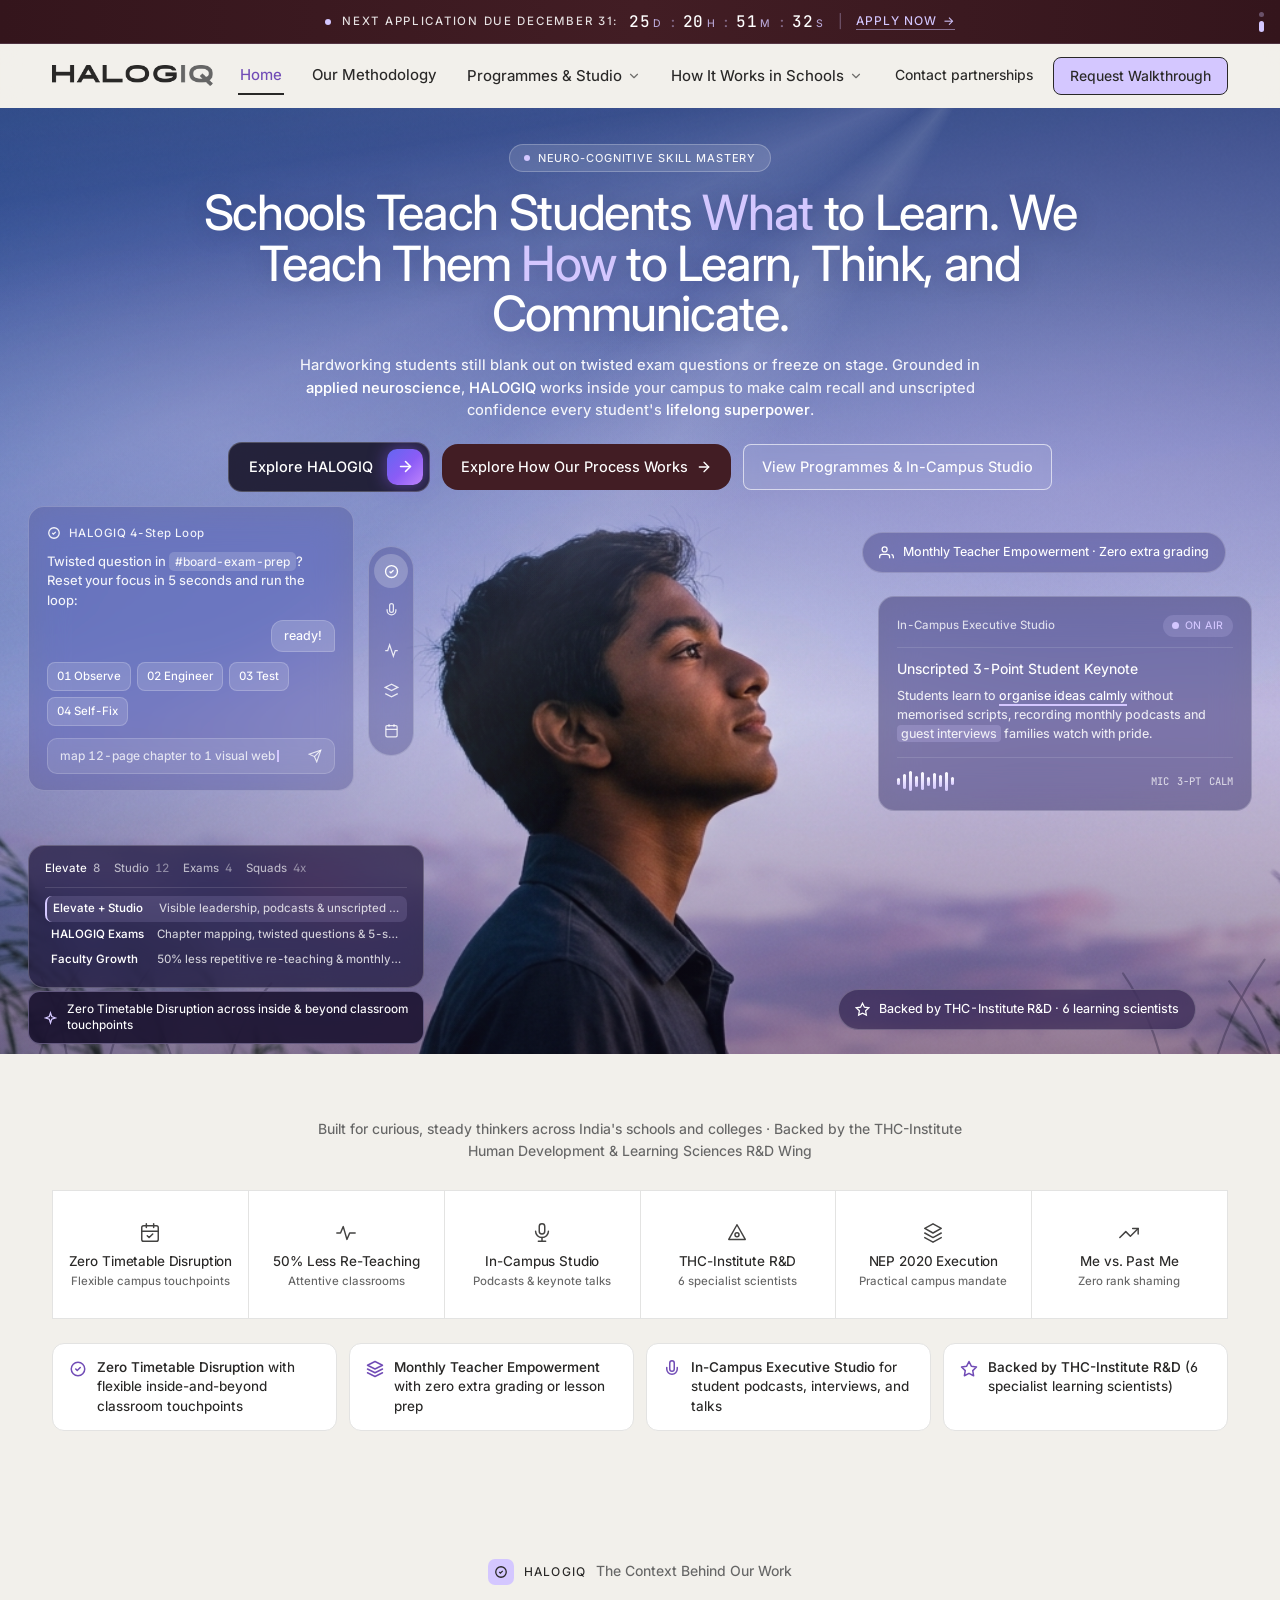
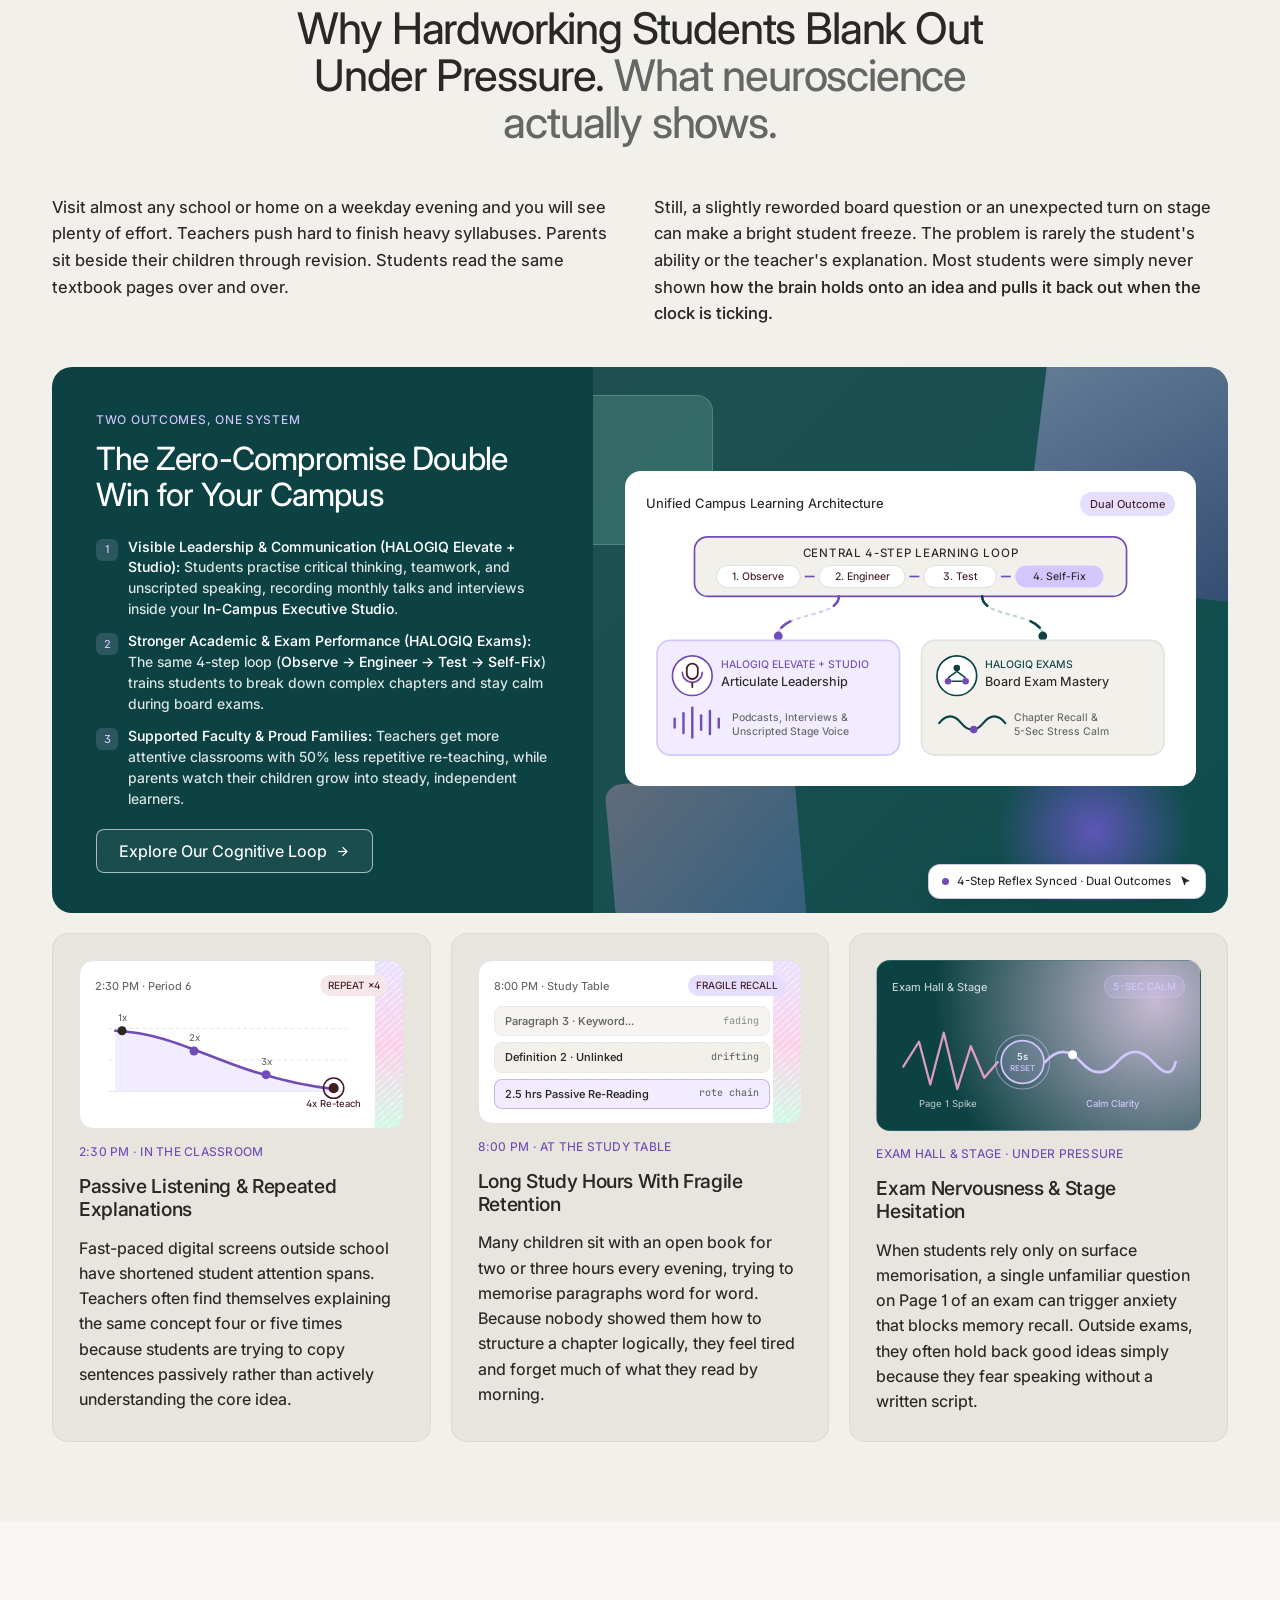
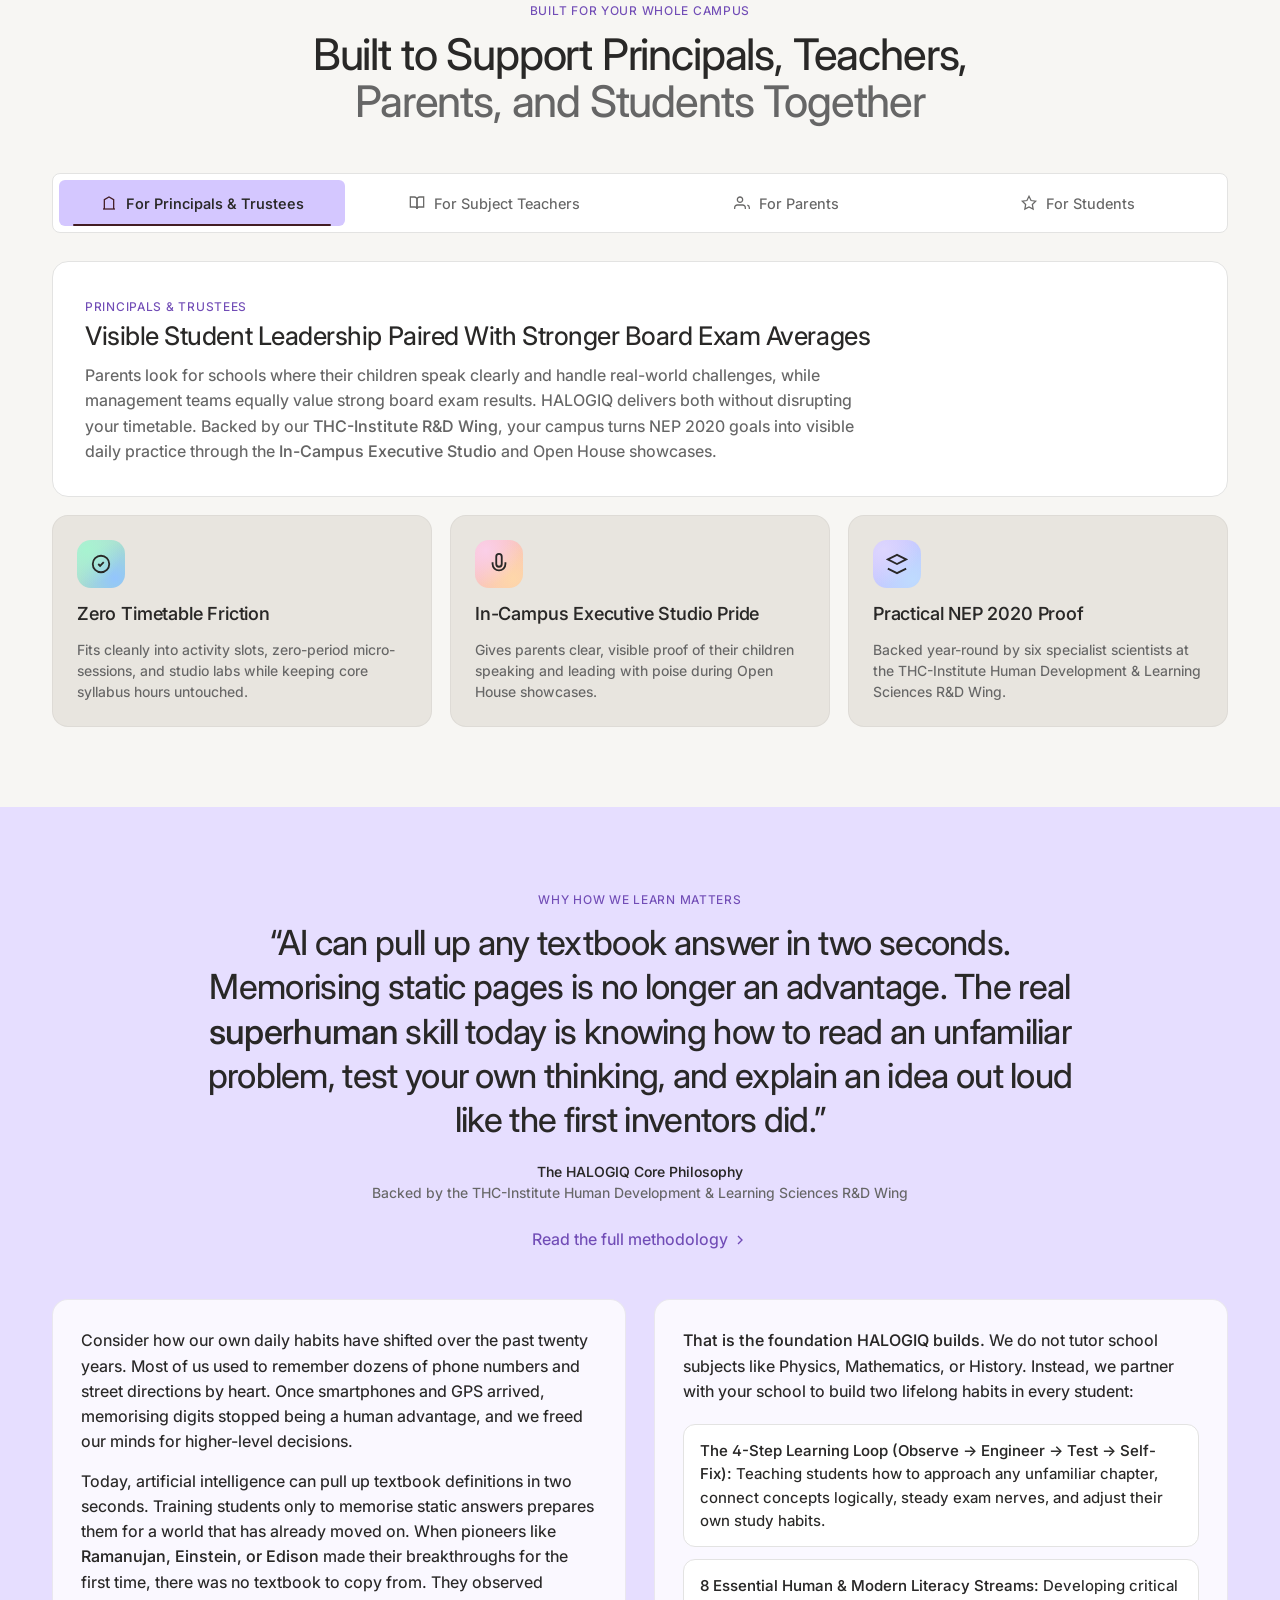
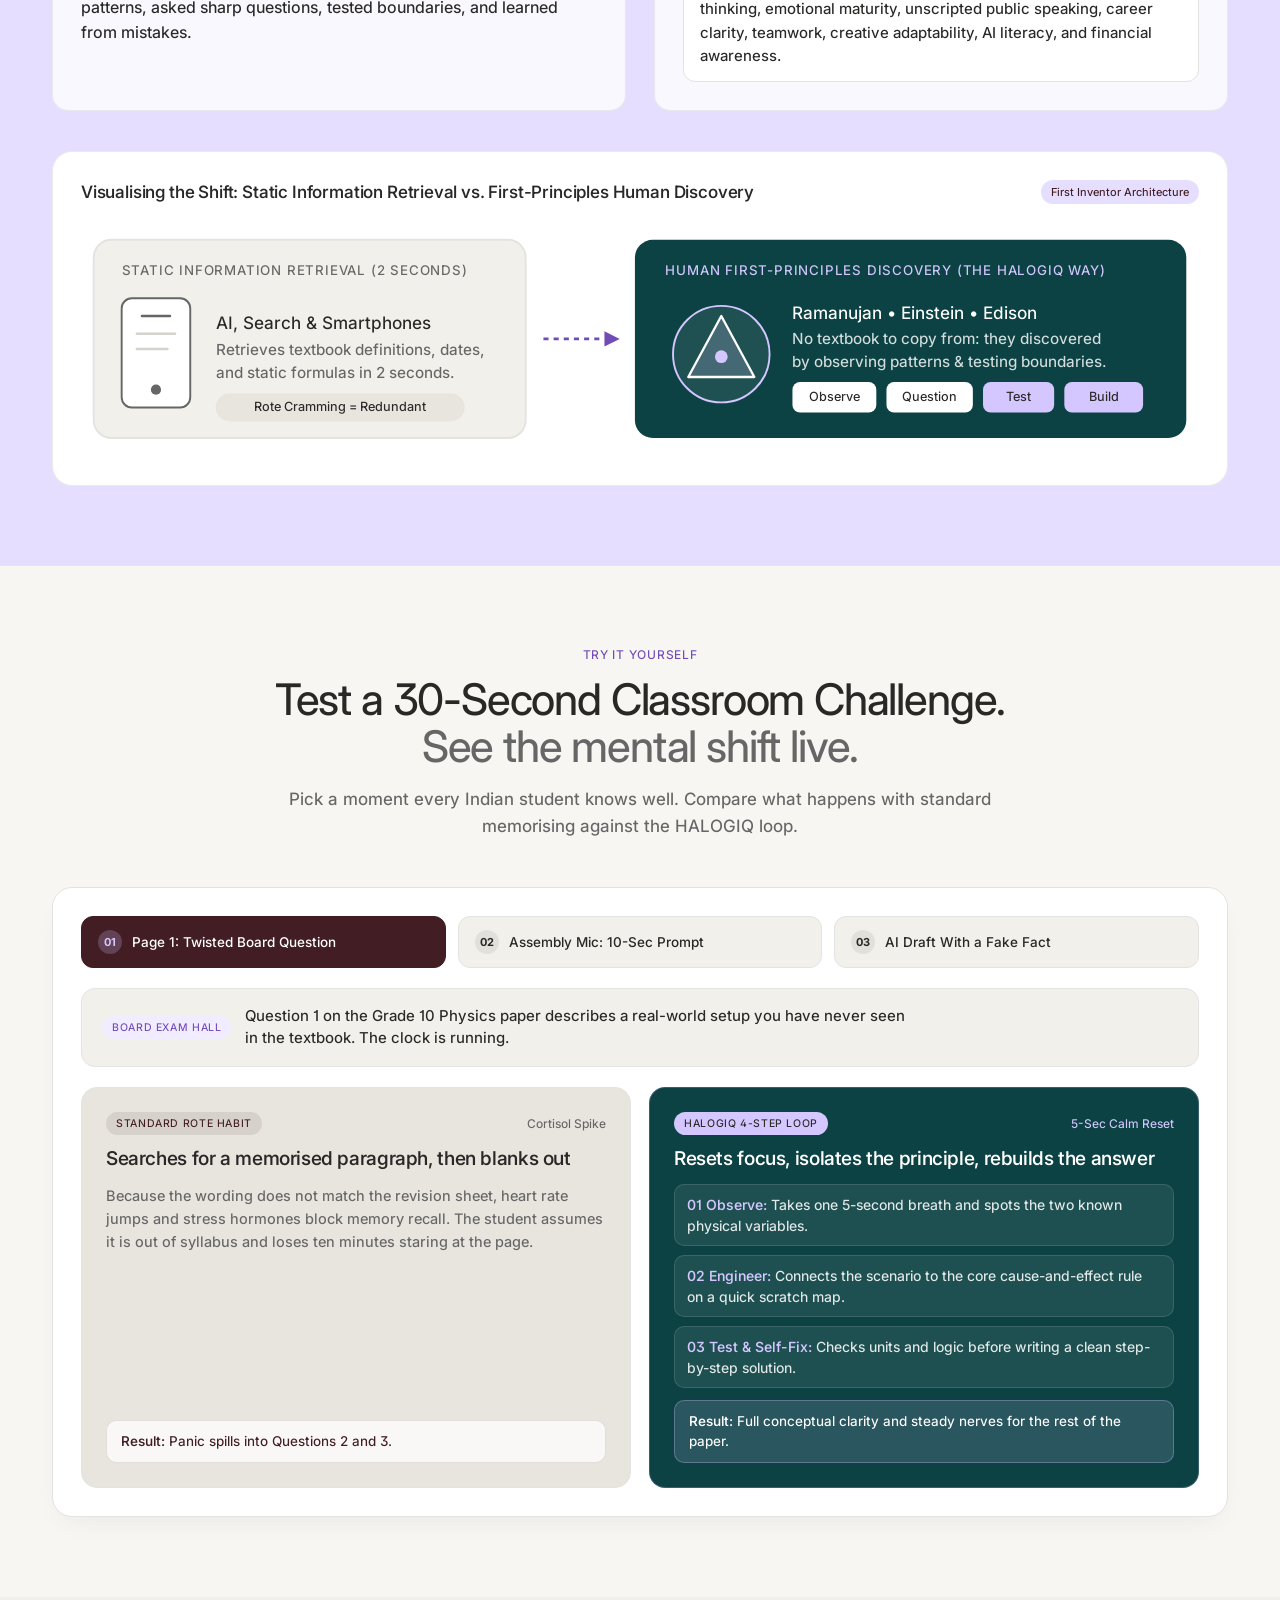
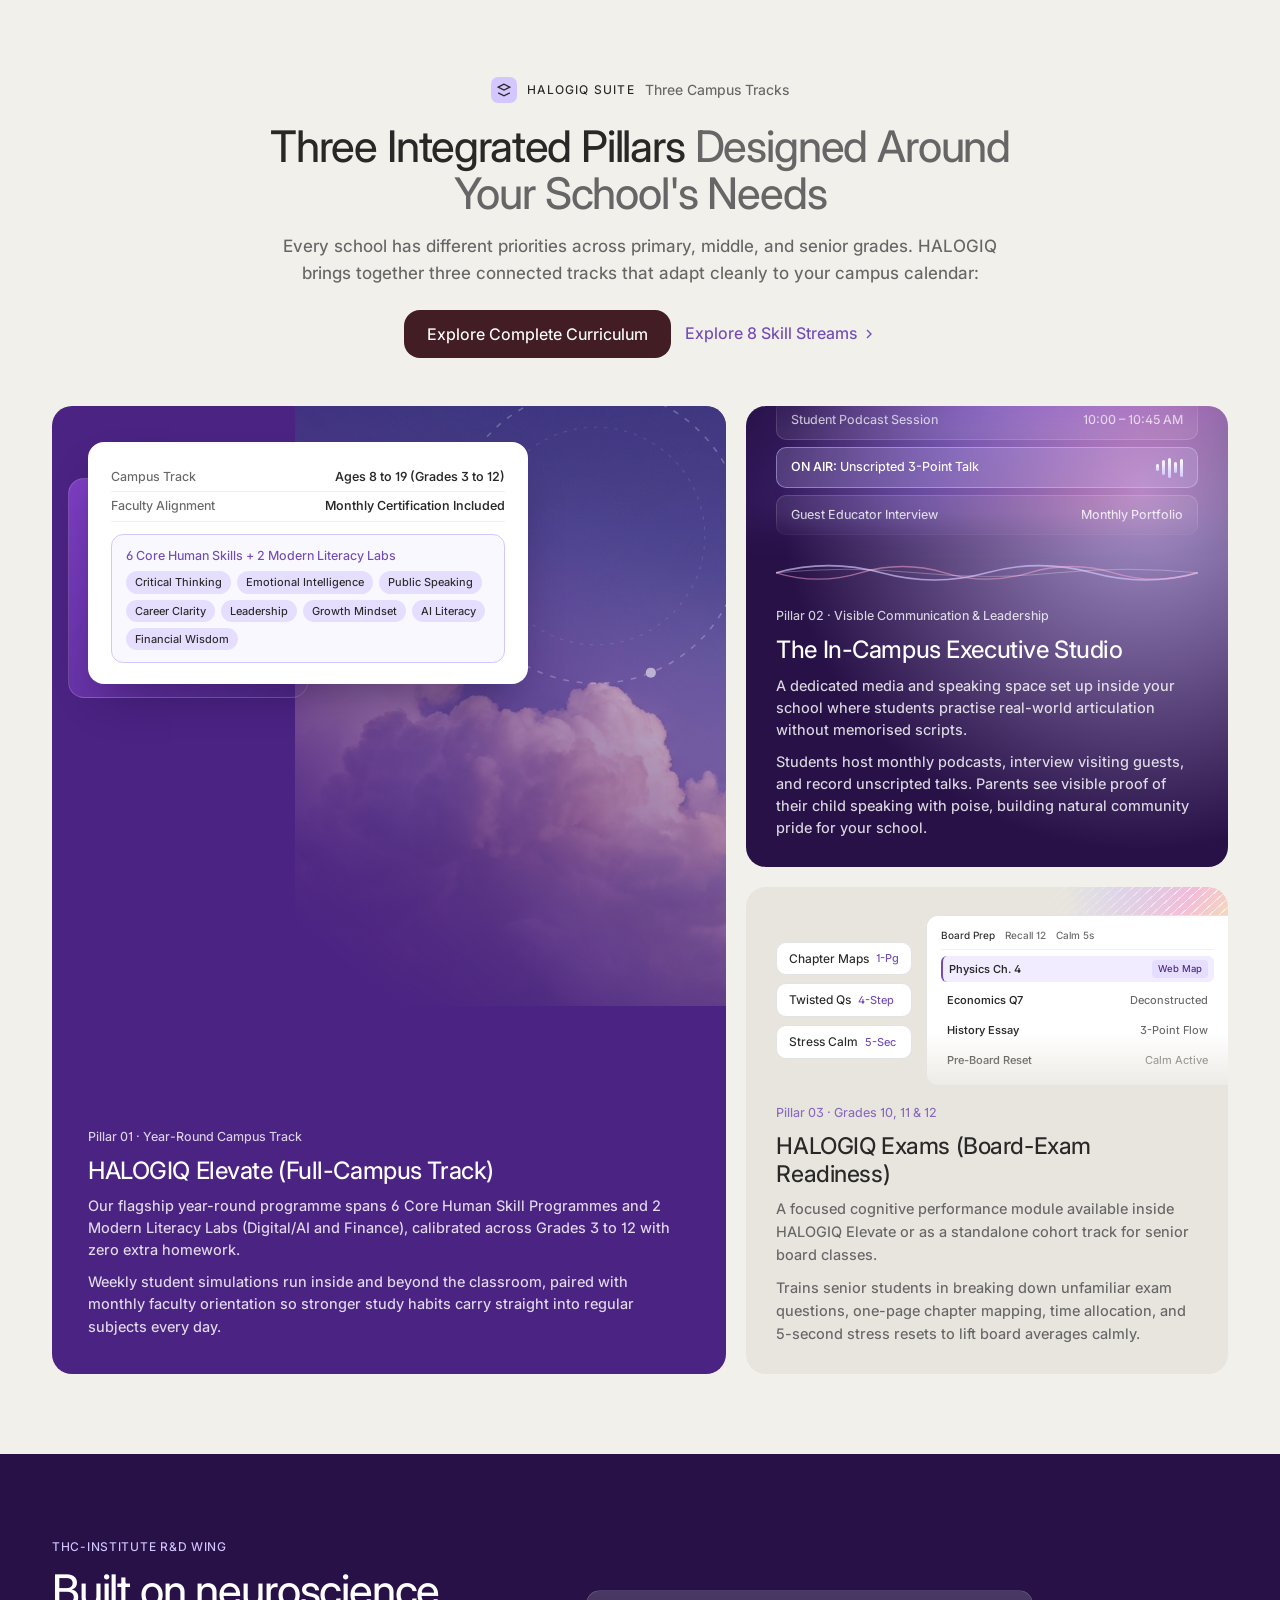
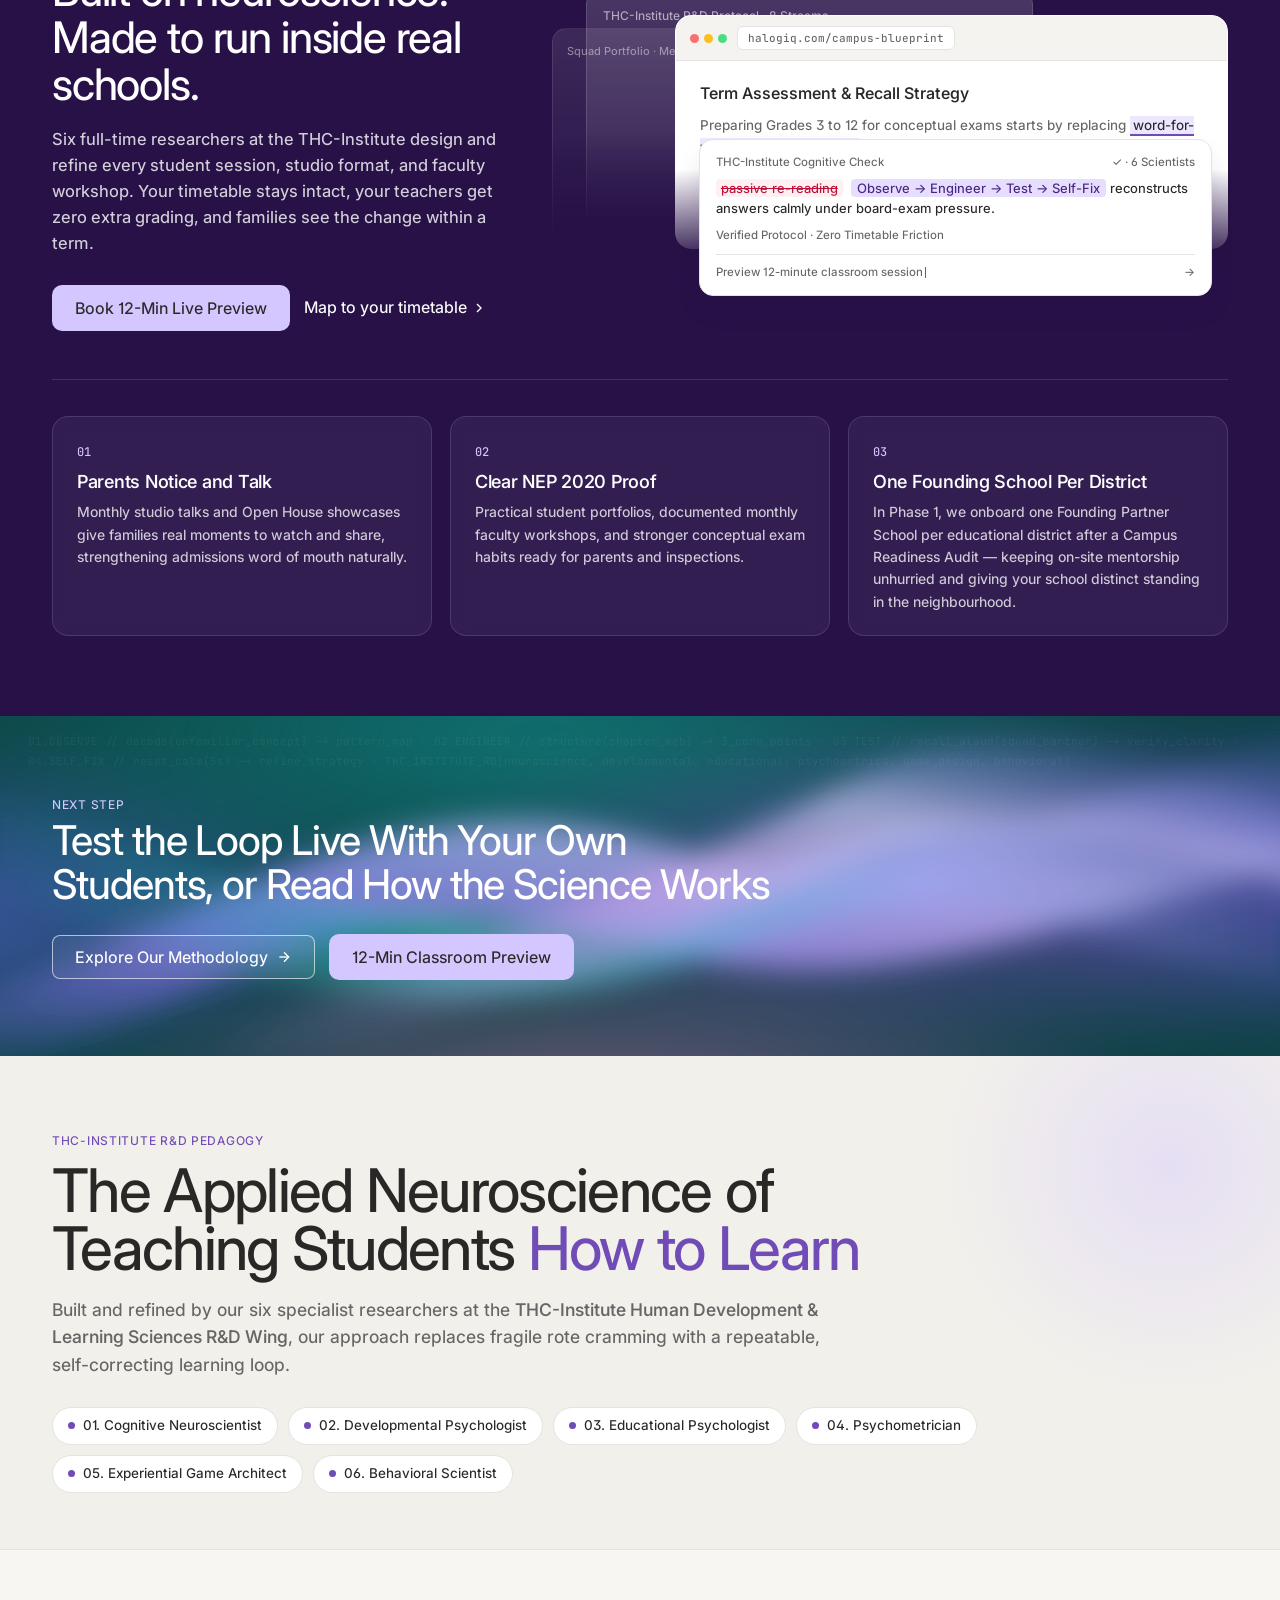
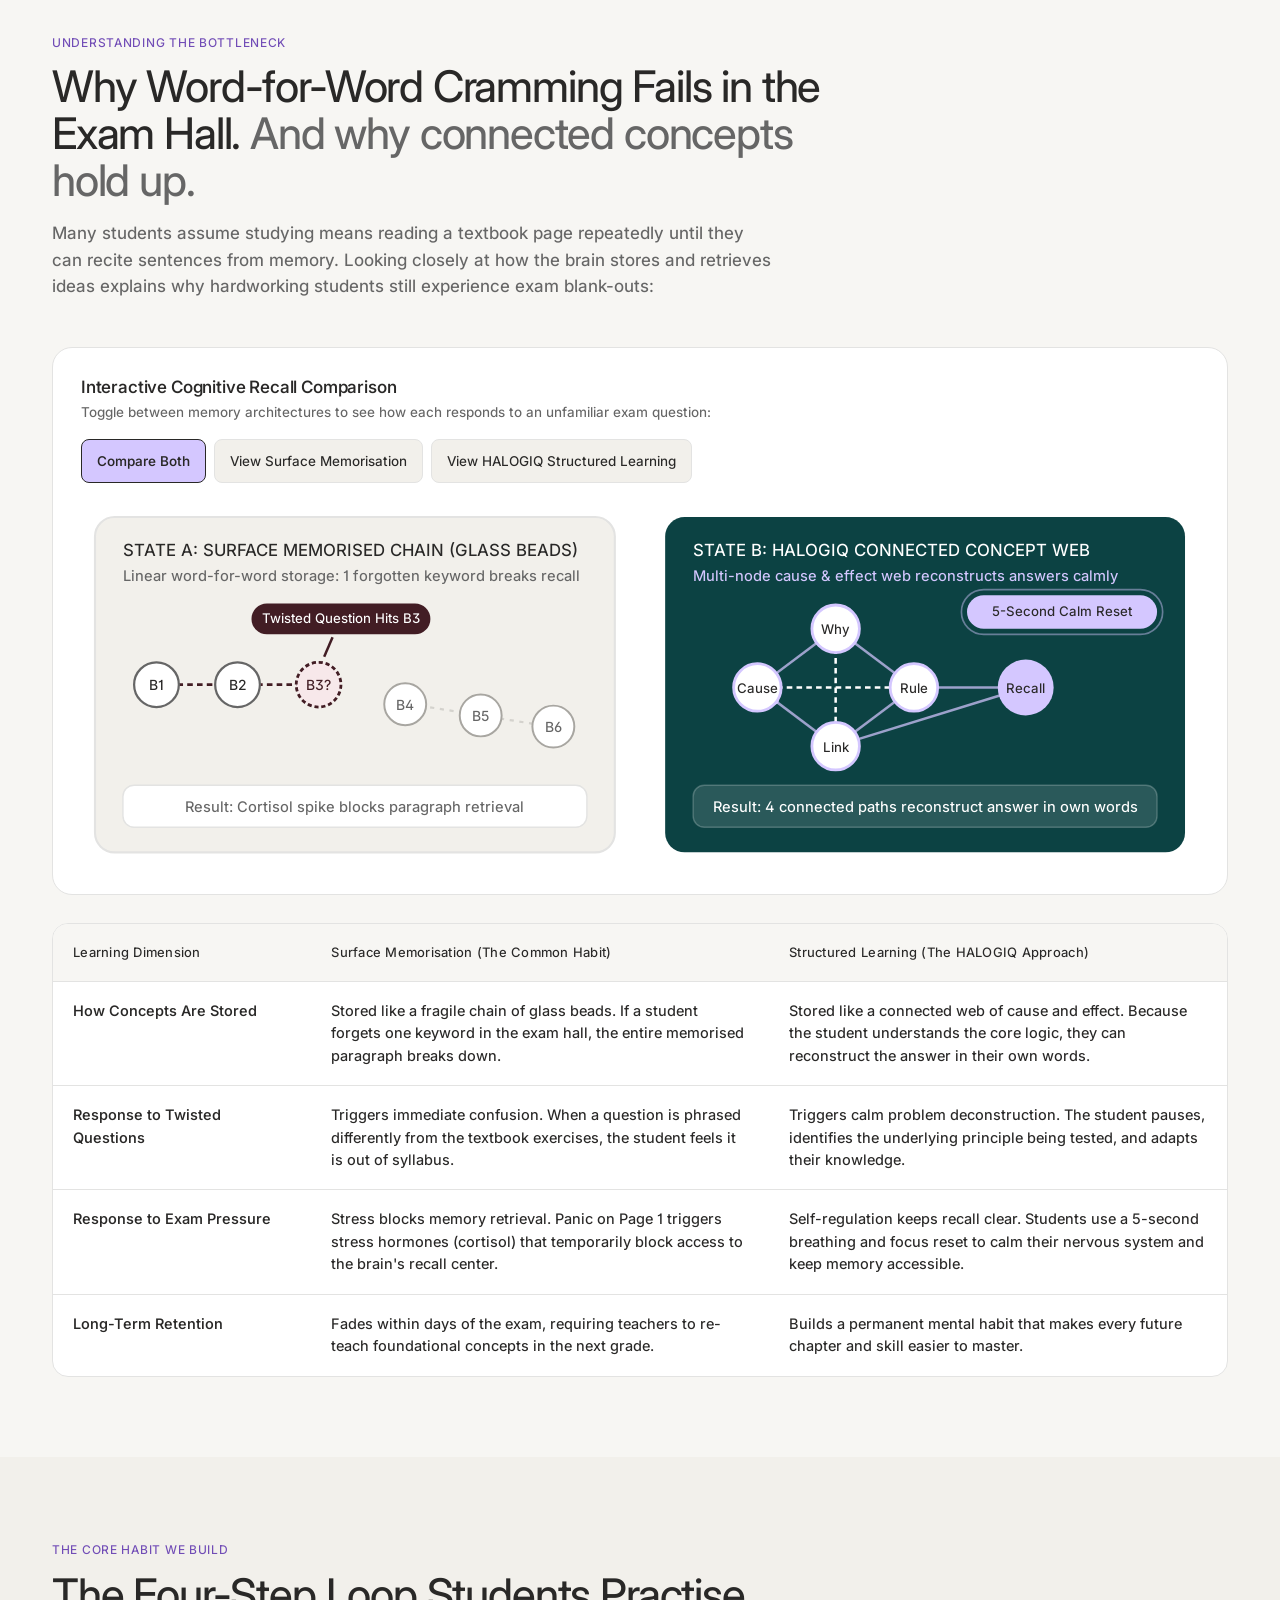
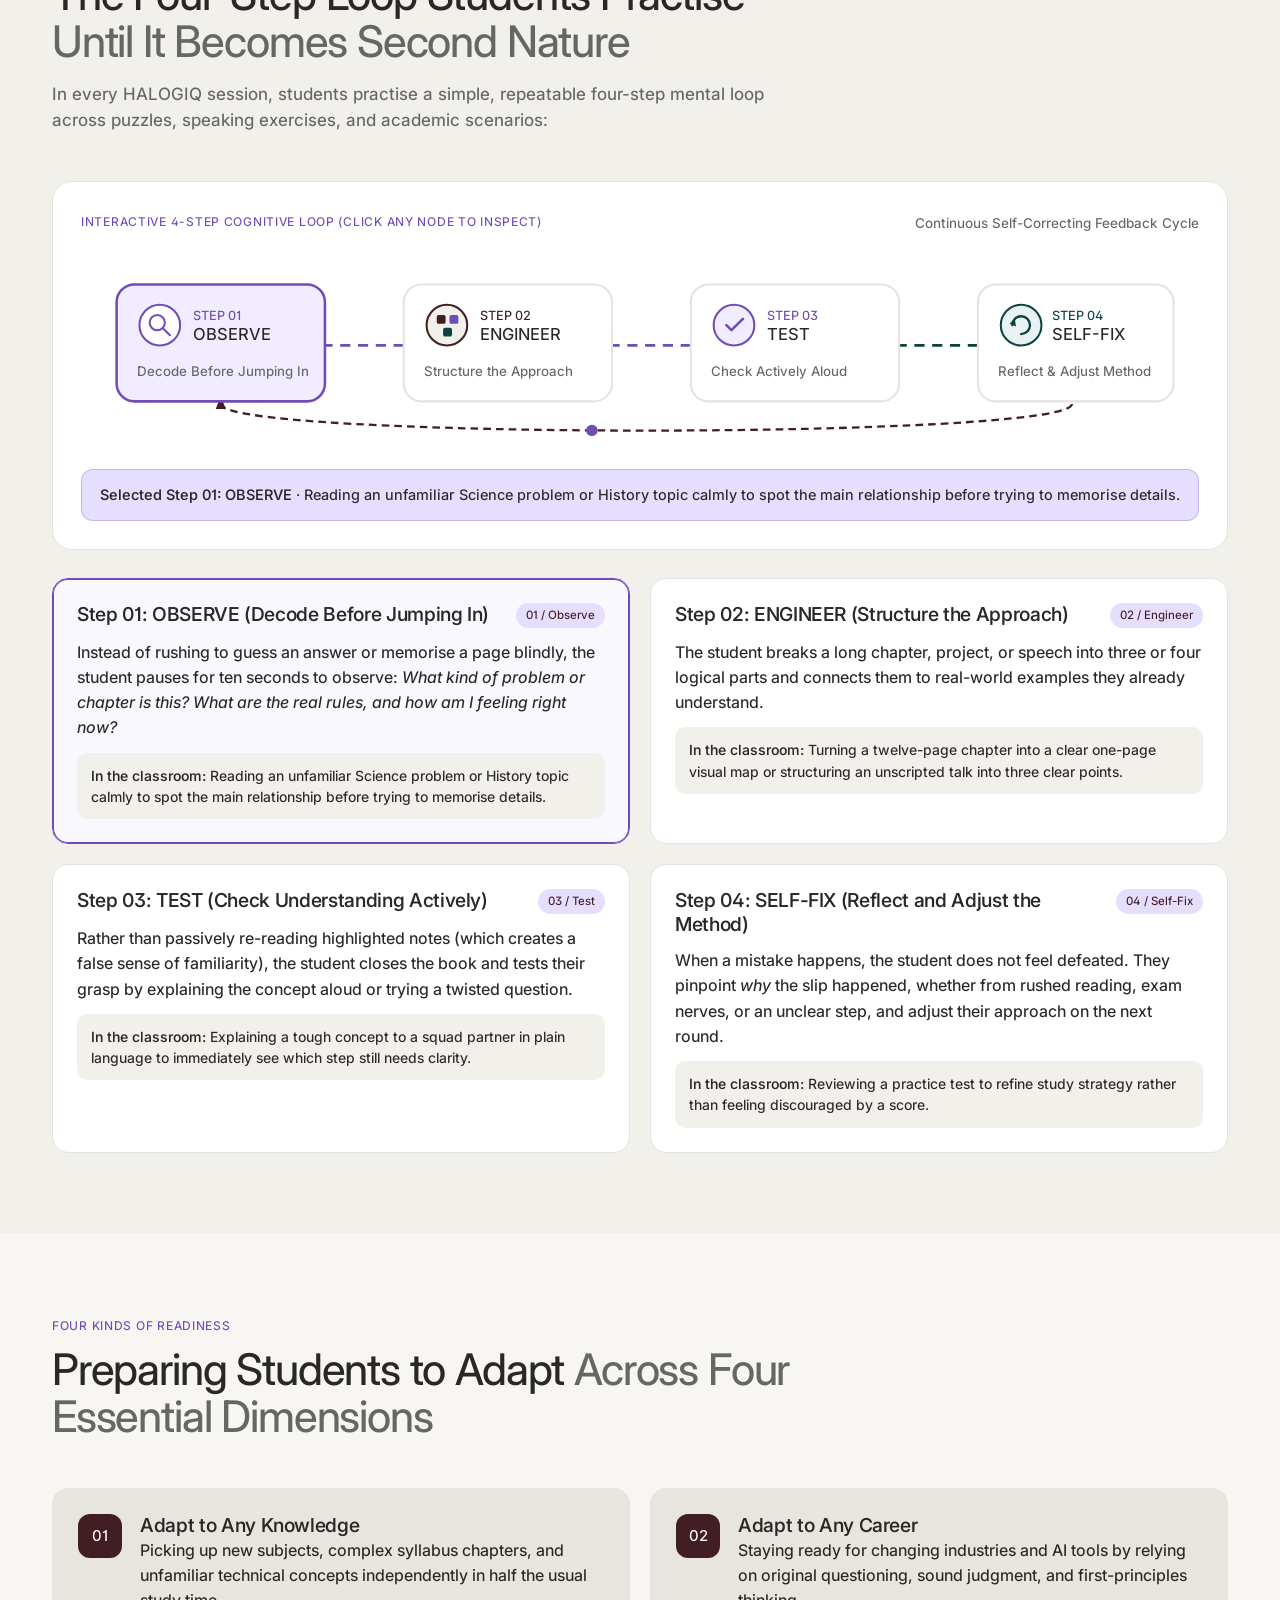
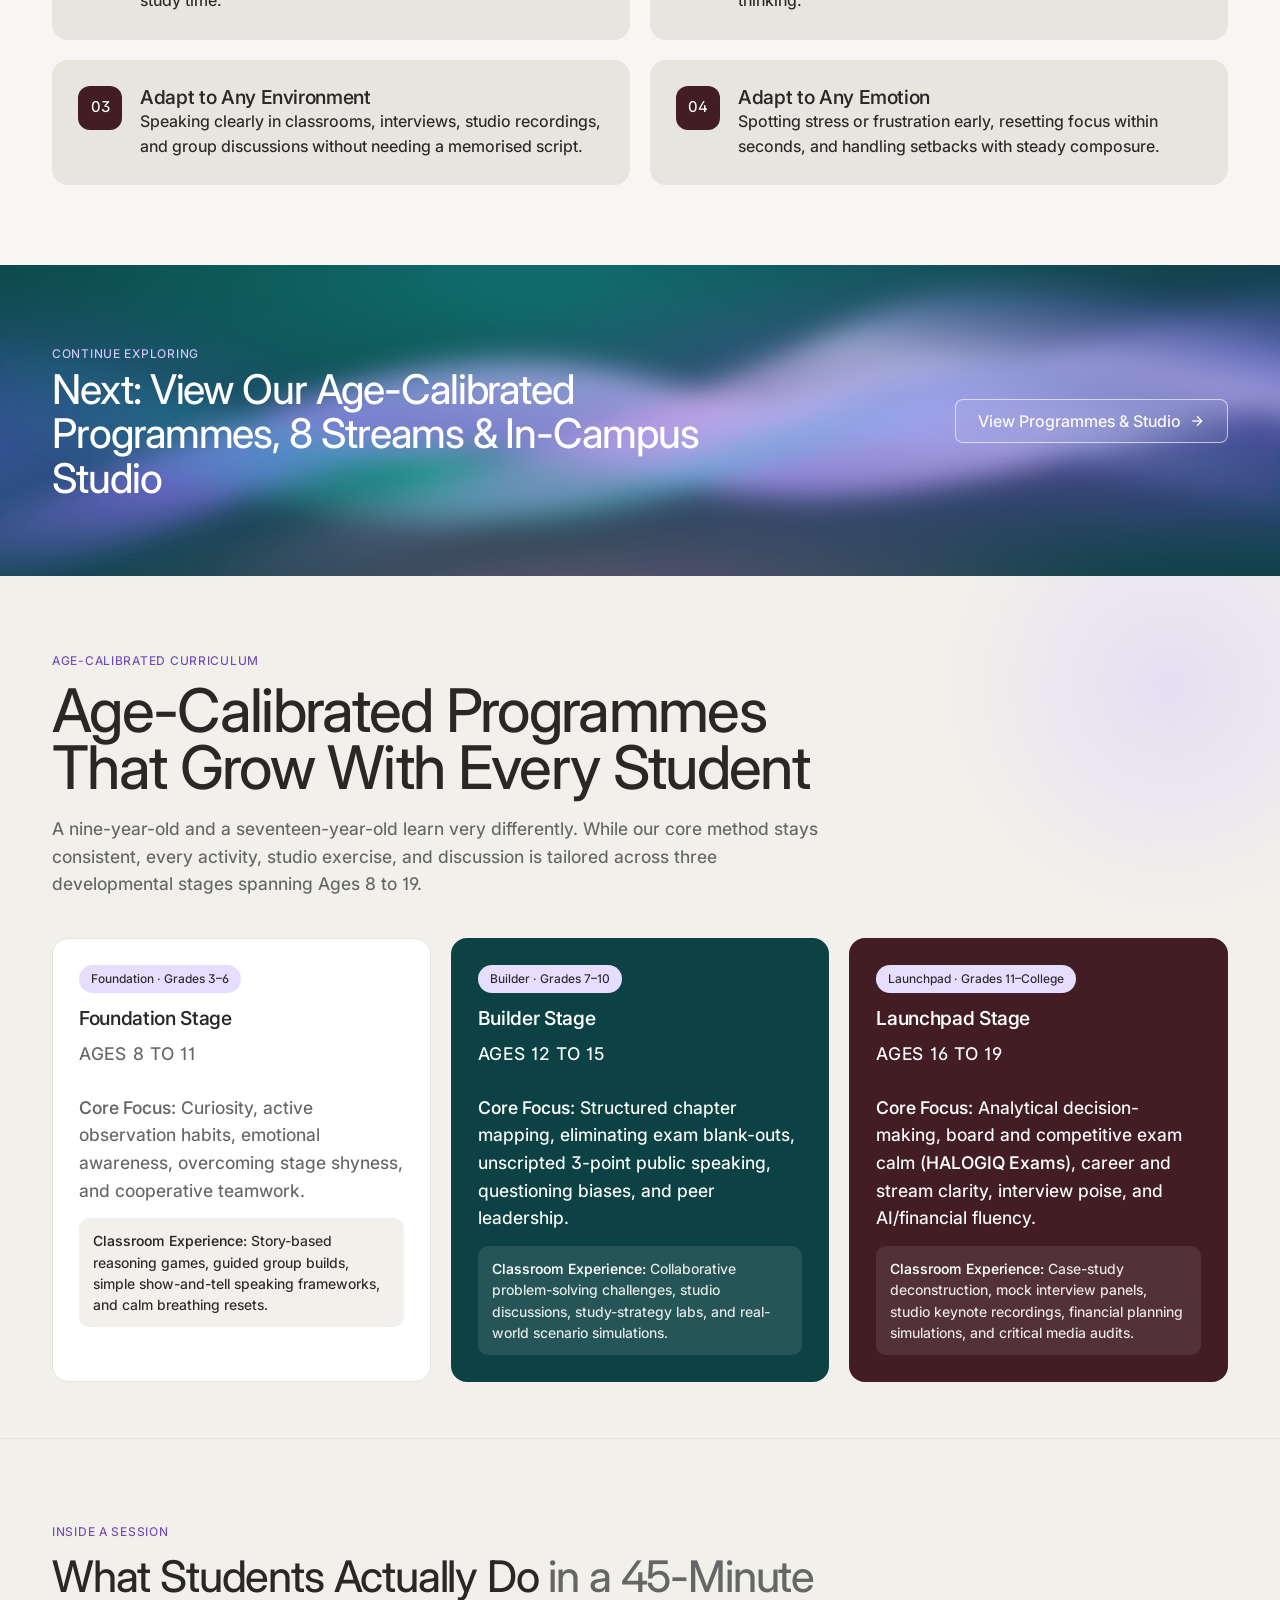
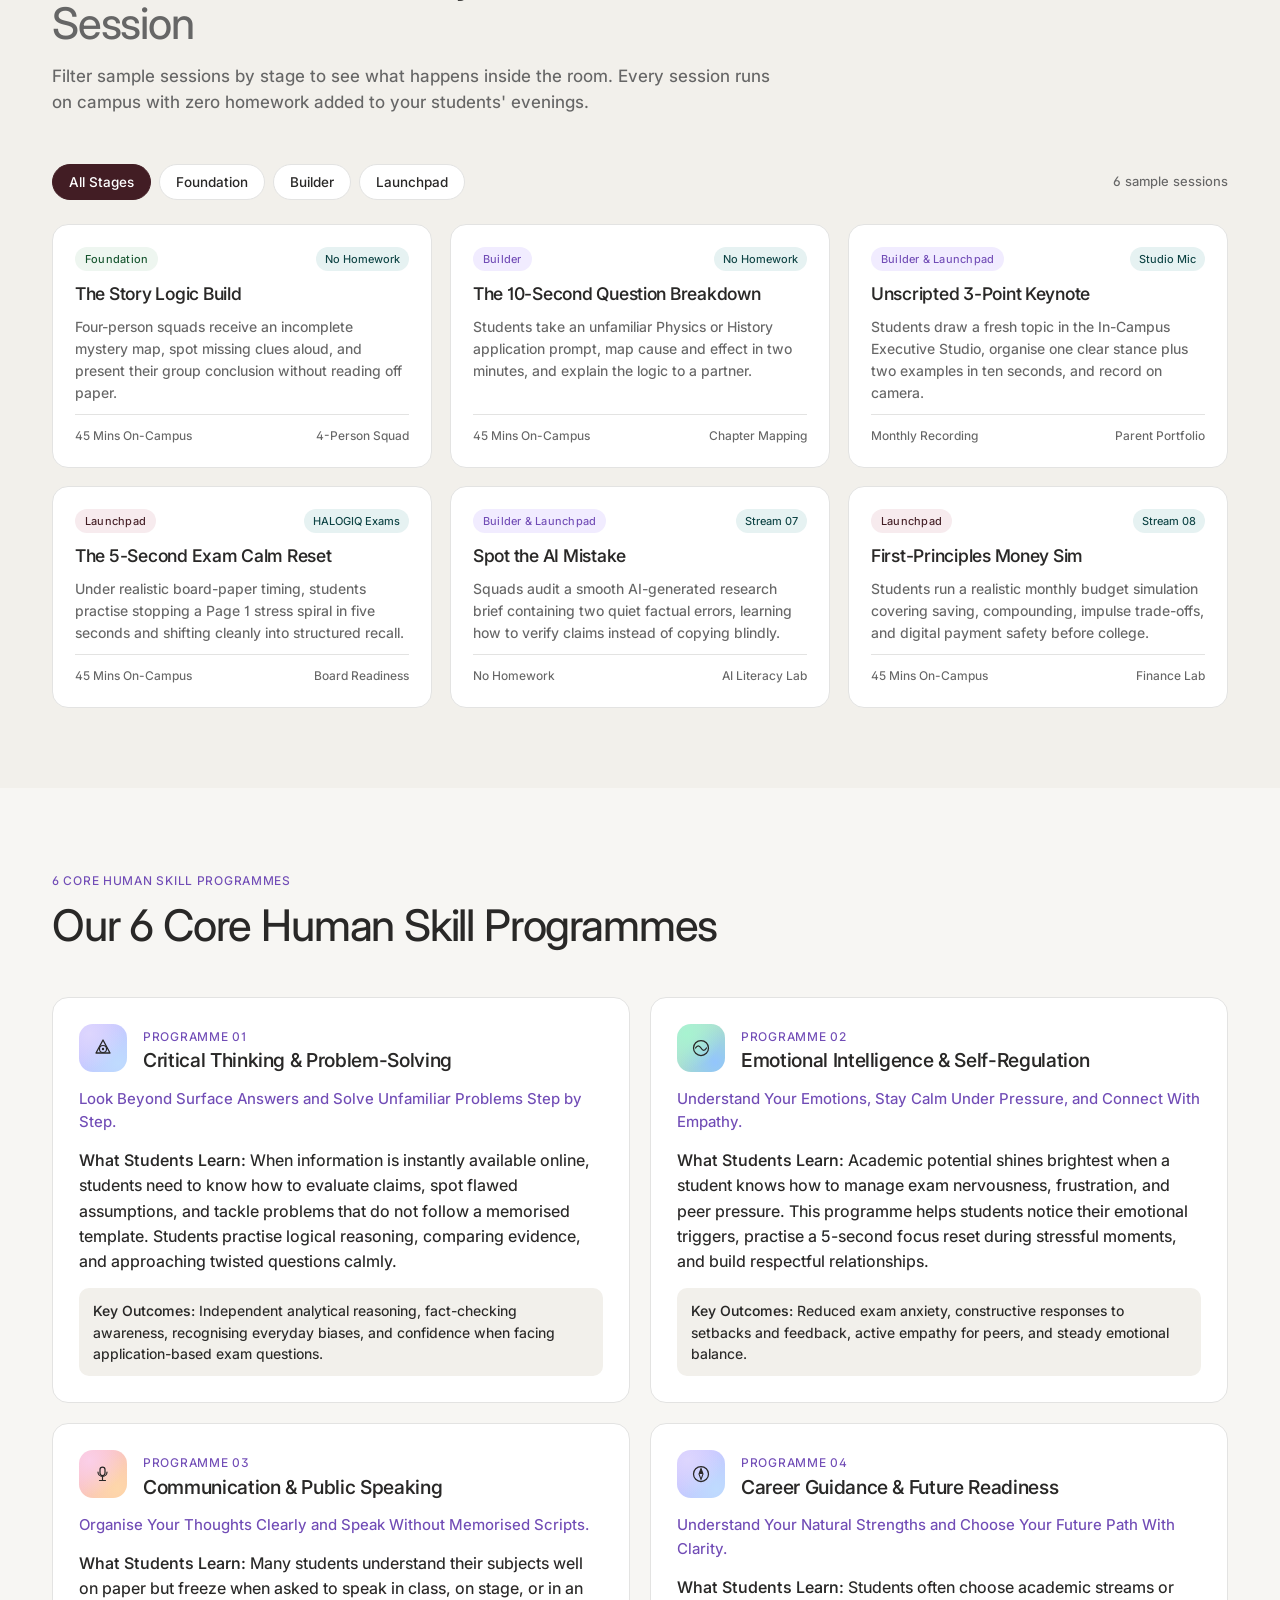
==== commit 7202102d: "feat(seo): optimize technical & on-page SEO, single-page crawlability, JSON-LD schema, GitHub Pages " ====
--- a/index.html
+++ b/index.html
@@ -1,19 +1,151 @@
 <!DOCTYPE html>
-<html lang="en">
+<html lang="en-IN">
 <head>
   <meta charset="UTF-8" />
   <meta name="viewport" content="width=device-width, initial-scale=1.0" />
-  <title>HALOGIQ | Applied Neuroscience, Executive Communication &amp; Learning Architecture</title>
-  <meta name="description" content="Grounded in applied neuroscience, HALOGIQ works inside schools and colleges across India to build calm recall, clear thinking, and unscripted speaking without disrupting the timetable." />
-  <meta property="og:title" content="HALOGIQ: Schools Teach Students What to Learn. We Teach Them How to Learn, Think, and Communicate." />
-  <meta property="og:description" content="On-site learning sessions, In-Campus Executive Studio, and board-exam calm for Grades 3 to 12 and College, backed by the THC-Institute R&amp;D Wing." />
+  <title>HALOGIQ | Applied Neuroscience &amp; Skill Mastery for Schools</title>
+  <meta name="description" content="Applied neuroscience &amp; NEP 2020 life skills for Grades 3-12 schools in India. Build board exam calm, recall &amp; unscripted speaking via our Executive Studio." />
+  <meta name="robots" content="index, follow, max-image-preview:large, max-snippet:-1, max-video-preview:-1" />
+  <meta name="theme-color" content="#421d24" />
+  <link rel="canonical" href="https://www.halogiq.com/" />
+
+  <!-- Open Graph (WhatsApp, LinkedIn, Facebook) -->
+  <meta property="og:locale" content="en_IN" />
   <meta property="og:type" content="website" />
-  <meta property="og:url" content="https://www.halogiq.com" />
+  <meta property="og:site_name" content="HALOGIQ Education" />
+  <meta property="og:url" content="https://www.halogiq.com/" />
+  <meta property="og:title" content="HALOGIQ | Applied Neuroscience &amp; Skill Mastery for Schools" />
+  <meta property="og:description" content="Applied neuroscience &amp; NEP 2020 life skills for Grades 3-12 schools in India. Build board exam calm, recall &amp; unscripted speaking via our Executive Studio." />
+  <meta property="og:image" content="https://www.halogiq.com/og-image.png" />
+  <meta property="og:image:width" content="1200" />
+  <meta property="og:image:height" content="630" />
+  <meta property="og:image:alt" content="HALOGIQ Education — Applied Neuroscience Learning, Board Exam Calm &amp; In-Campus Executive Studio for Indian Schools" />
+
+  <!-- Twitter Card -->
+  <meta name="twitter:card" content="summary_large_image" />
+  <meta name="twitter:title" content="HALOGIQ | Applied Neuroscience &amp; Skill Mastery for Schools" />
+  <meta name="twitter:description" content="Applied neuroscience &amp; NEP 2020 life skills for Grades 3-12 schools in India. Build board exam calm, recall &amp; unscripted speaking via our Executive Studio." />
+  <meta name="twitter:image" content="https://www.halogiq.com/og-image.png" />
+  <meta name="twitter:image:alt" content="HALOGIQ Education — Applied Neuroscience Learning &amp; In-Campus Executive Studio for Indian Schools" />
+
+  <!-- Performance Preconnects & Non-Blocking Fonts + Hero LCP Preload -->
   <link rel="preconnect" href="https://fonts.googleapis.com" />
   <link rel="preconnect" href="https://fonts.gstatic.com" crossorigin />
-  <link rel="stylesheet" href="https://fonts.googleapis.com/css2?family=Inter:ital,opsz,wght@0,14..32,100..900;1,14..32,100..900&family=JetBrains+Mono:wght@400;500;600;700&display=swap" />
+  <link rel="preload" as="image" href="assets/hero-portrait.jpg" fetchpriority="high" />
+  <link rel="preload" as="style" href="https://fonts.googleapis.com/css2?family=Inter:ital,opsz,wght@0,14..32,100..900;1,14..32,100..900&family=JetBrains+Mono:wght@400;500;600;700&display=swap" onload="this.onload=null;this.rel='stylesheet'" />
+  <noscript>
+    <link rel="stylesheet" href="https://fonts.googleapis.com/css2?family=Inter:ital,opsz,wght@0,14..32,100..900;1,14..32,100..900&family=JetBrains+Mono:wght@400;500;600;700&display=swap" />
+    <style>.reveal-on-scroll{opacity:1!important;transform:none!important;}</style>
+  </noscript>
+
   <link rel="icon" type="image/svg+xml" href="data:image/svg+xml,%3Csvg xmlns='http://www.w3.org/2000/svg' viewBox='0 0 128 128'%3E%3Crect width='128' height='128' rx='24' fill='%23421d24'/%3E%3Cpath d='M64 20C92 20 108 35 108 60C108 85 92 100 64 100C36 100 20 85 20 60C20 35 36 20 64 20ZM64 36C45 36 36 45 36 60C36 75 45 84 64 84C83 84 92 75 92 60C92 45 83 36 64 36Z' fill='%23d4c7ff' fill-rule='evenodd'/%3E%3Cpath d='M70 59L110 99L98 111L58 71Z' fill='%23ffffff'/%3E%3C/svg%3E" />
-  <link rel="stylesheet" href="styles.css?v=14" />
+  <link rel="stylesheet" href="styles.css?v=15" />
+
+  <!-- Structured Data: EducationalOrganization, WebSite & Leadership FAQPage -->
+  <script type="application/ld+json">
+  {
+    "@context": "https://schema.org",
+    "@graph": [
+      {
+        "@type": "EducationalOrganization",
+        "@id": "https://www.halogiq.com/#organization",
+        "name": "HALOGIQ Education",
+        "alternateName": "HALOGIQ",
+        "url": "https://www.halogiq.com/",
+        "logo": {
+          "@type": "ImageObject",
+          "url": "https://www.halogiq.com/halogiq-logo.png",
+          "width": 1024,
+          "height": 140
+        },
+        "image": "https://www.halogiq.com/og-image.png",
+        "description": "Applied neuroscience learning architecture for Grades 3-12 schools and colleges across India (Ages 8-19), backed by the THC-Institute Human Development & Learning Sciences R&D Wing. Delivering HALOGIQ Elevate, HALOGIQ Exams, the In-Campus Executive Studio, and NEP 2020 life-skills implementation.",
+        "telephone": "+91-94813-69078",
+        "email": "partnership@halogiq.com",
+        "areaServed": {
+          "@type": "Country",
+          "name": "India"
+        },
+        "department": {
+          "@type": "ResearchOrganization",
+          "name": "THC-Institute Human Development & Learning Sciences R&D Wing"
+        },
+        "contactPoint": {
+          "@type": "ContactPoint",
+          "telephone": "+91-94813-69078",
+          "email": "partnership@halogiq.com",
+          "contactType": "school partnerships",
+          "areaServed": "IN",
+          "availableLanguage": ["en", "en-IN"]
+        },
+        "knowsAbout": [
+          "Applied neuroscience learning for schools India",
+          "NEP 2020 life skills curriculum",
+          "Student public speaking and communication program",
+          "Board exam stress management and cognitive recall",
+          "Critical thinking and AI literacy for students",
+          "School partnership programs India"
+        ]
+      },
+      {
+        "@type": "WebSite",
+        "@id": "https://www.halogiq.com/#website",
+        "url": "https://www.halogiq.com/",
+        "name": "HALOGIQ Education",
+        "inLanguage": "en-IN",
+        "publisher": {
+          "@id": "https://www.halogiq.com/#organization"
+        }
+      },
+      {
+        "@type": "FAQPage",
+        "@id": "https://www.halogiq.com/#faq",
+        "mainEntity": [
+          {
+            "@type": "Question",
+            "name": "Will partnering with HALOGIQ disrupt our packed CBSE, ICSE, or State Board timetable?",
+            "acceptedAnswer": {
+              "@type": "Answer",
+              "text": "No. Our model fits into existing life-skill, library, or activity slots alongside beyond-the-classroom studio sessions. Because students learn how to focus and absorb ideas faster, subject teachers actually save teaching time that used to go into repeating chapters."
+            }
+          },
+          {
+            "@type": "Question",
+            "name": "Does this create extra lesson planning or grading work for our teachers?",
+            "acceptedAnswer": {
+              "@type": "Answer",
+              "text": "Zero extra workload falls on your faculty. HALOGIQ brings every session guide, activity sheet, studio prompt, and student growth portfolio. Your teachers teach calmer classrooms and earn recognized monthly development credentials."
+            }
+          },
+          {
+            "@type": "Question",
+            "name": "How do you make sure public speaking and leadership do not distract from board exam marks?",
+            "acceptedAnswer": {
+              "@type": "Answer",
+              "text": "Both outcomes rely on the exact same mental habit. When a student practises our Observe → Engineer → Test → Self-Fix loop, they use it to structure an unscripted talk in the Studio and to break down a tough Physics or Economics chapter in HALOGIQ Exams. Schools see confident speakers and stronger board averages together."
+            }
+          },
+          {
+            "@type": "Question",
+            "name": "How is HALOGIQ different from one-day seminars or memory-trick workshops?",
+            "acceptedAnswer": {
+              "@type": "Answer",
+              "text": "One-day seminars create a short burst of energy that fades by Monday, and memory-trick workshops still lean on rote shortcuts. HALOGIQ is a year-round, neuroscience-backed campus system built by the THC-Institute R&D Wing so study habits, exam calm, and speaking skills actually stick."
+            }
+          },
+          {
+            "@type": "Question",
+            "name": "How does HALOGIQ help strengthen parent trust and school admissions?",
+            "acceptedAnswer": {
+              "@type": "Answer",
+              "text": "Parents rarely see what happens inside ordinary worksheets, but they can watch their own child speak clearly in monthly studio recordings and live Open House showcases. When families share those moments with other parents in the neighbourhood, admissions word of mouth grows on its own."
+            }
+          }
+        ]
+      }
+    ]
+  }
+  </script>
 </head>
 <body>
 
@@ -113,7 +245,7 @@
   <header class="site-header" id="siteHeader" role="banner">
     <div class="container header-inner">
       <a href="#home" class="brand-link" data-nav="home" aria-label="HALOGIQ Home">
-        <img src="assets/halogiq-logo-dark.png" alt="HALOGIQ" class="halogiq-wordmark halogiq-wordmark-header" width="161" height="22" decoding="async" />
+        <img src="assets/halogiq-logo-dark.png" alt="HALOGIQ Education — Applied Neuroscience Learning for Indian Schools" class="halogiq-wordmark halogiq-wordmark-header" width="161" height="22" decoding="async" fetchpriority="high" />
       </a>
 
       <nav class="main-nav" aria-label="Primary Navigation">
@@ -136,7 +268,7 @@
                 <span class="dropdown-item-desc">Foundation, Builder &amp; Launchpad stages</span>
               </span>
             </a>
-            <a href="#programmes" class="dropdown-menu-item" role="menuitem" data-nav="programmes" data-scroll-to="sec-programs-core">
+            <a href="#sec-programs-core" class="dropdown-menu-item" role="menuitem" data-nav="programmes" data-scroll-to="sec-programs-core">
               <span class="dropdown-item-icon mesh-mint" aria-hidden="true">
                 <svg width="16" height="16" viewBox="0 0 24 24" fill="none" stroke="currentColor" stroke-width="2"><polygon points="12 2 2 7 12 12 22 7 12 2"/><polyline points="2 17 12 22 22 17"/></svg>
               </span>
@@ -145,7 +277,7 @@
                 <span class="dropdown-item-desc">Critical thinking, EQ, speaking, leadership</span>
               </span>
             </a>
-            <a href="#programmes" class="dropdown-menu-item" role="menuitem" data-nav="programmes" data-scroll-to="sec-literacy-labs">
+            <a href="#sec-literacy-labs" class="dropdown-menu-item" role="menuitem" data-nav="programmes" data-scroll-to="sec-literacy-labs">
               <span class="dropdown-item-icon mesh-peach" aria-hidden="true">
                 <svg width="16" height="16" viewBox="0 0 24 24" fill="none" stroke="currentColor" stroke-width="2"><rect x="3" y="11" width="18" height="11" rx="2"/><path d="M7 11V7a5 5 0 0 1 10 0v4"/></svg>
               </span>
@@ -154,7 +286,7 @@
                 <span class="dropdown-item-desc">Streams 07 &amp; 08 for real-world readiness</span>
               </span>
             </a>
-            <a href="#programmes" class="dropdown-menu-item" role="menuitem" data-nav="programmes" data-scroll-to="sec-campus-studio">
+            <a href="#sec-campus-studio" class="dropdown-menu-item" role="menuitem" data-nav="programmes" data-scroll-to="sec-campus-studio">
               <span class="dropdown-item-icon mesh-wine-blush" aria-hidden="true">
                 <svg width="16" height="16" viewBox="0 0 24 24" fill="none" stroke="currentColor" stroke-width="2"><path d="M12 1a3 3 0 0 0-3 3v8a3 3 0 0 0 6 0V4a3 3 0 0 0-3-3z"/><path d="M19 10v2a7 7 0 0 1-14 0v-2"/></svg>
               </span>
@@ -173,7 +305,7 @@
             <svg class="nav-caret" width="14" height="14" viewBox="0 0 24 24" fill="none" stroke="currentColor" stroke-width="2" stroke-linecap="round" stroke-linejoin="round" aria-hidden="true"><polyline points="6 9 12 15 18 9"/></svg>
           </button>
           <div class="nav-dropdown-menu" role="menu">
-            <a href="#schools" class="dropdown-menu-item" role="menuitem" data-nav="schools" data-scroll-to="sec-tier-architecture">
+            <a href="#sec-tier-architecture" class="dropdown-menu-item" role="menuitem" data-nav="schools" data-scroll-to="sec-tier-architecture">
               <span class="dropdown-item-icon mesh-mint" aria-hidden="true">
                 <svg width="16" height="16" viewBox="0 0 24 24" fill="none" stroke="currentColor" stroke-width="2"><path d="M12 2L2 7l10 5 10-5-10-5z"/><path d="M2 17l10 5 10-5"/></svg>
               </span>
@@ -182,7 +314,7 @@
                 <span class="dropdown-item-desc">THC-Institute R&amp;D, Faculty &amp; Studio Delivery</span>
               </span>
             </a>
-            <a href="#schools" class="dropdown-menu-item" role="menuitem" data-nav="schools" data-scroll-to="sec-pathways">
+            <a href="#sec-pathways" class="dropdown-menu-item" role="menuitem" data-nav="schools" data-scroll-to="sec-pathways">
               <span class="dropdown-item-icon mesh-lavender" aria-hidden="true">
                 <svg width="16" height="16" viewBox="0 0 24 24" fill="none" stroke="currentColor" stroke-width="2"><polyline points="22 12 18 12 15 21 9 3 6 12 2 12"/></svg>
               </span>
@@ -191,7 +323,7 @@
                 <span class="dropdown-item-desc">Full-campus vs. Senior Board Cohort tracks</span>
               </span>
             </a>
-            <a href="#schools" class="dropdown-menu-item" role="menuitem" data-nav="schools" data-scroll-to="sec-faq">
+            <a href="#sec-faq" class="dropdown-menu-item" role="menuitem" data-nav="schools" data-scroll-to="sec-faq">
               <span class="dropdown-item-icon mesh-peach" aria-hidden="true">
                 <svg width="16" height="16" viewBox="0 0 24 24" fill="none" stroke="currentColor" stroke-width="2"><circle cx="12" cy="12" r="10"/><path d="M9.09 9a3 3 0 0 1 5.83 1c0 2-3 3-3 3"/><line x1="12" y1="17" x2="12.01" y2="17"/></svg>
               </span>
@@ -235,13 +367,13 @@
     <!-- ======================================================================
          PAGE 1: HOME PAGE (#home) — SUPERHUMAN EDITORIAL CLONE ARCHITECTURE
          ====================================================================== -->
-    <article id="view-home" class="page-view active" data-route="home">
+    <article id="home" class="page-view active" data-route="home">
 
       <!-- BAND 1: FULL-BLEED GOLDEN-HOUR HERO WITH 7 FLOATING FROSTED GLASS UI CARDS -->
       <section class="sh-hero" aria-label="HALOGIQ Hero">
         <!-- Cinematic Twilight Photography + Moving Cloud Atmosphere + Volumetric Rays -->
         <div class="sh-hero-bg" aria-hidden="true">
-          <img src="assets/hero-portrait.jpg" alt="" class="sh-hero-photo" />
+          <img src="assets/hero-portrait.jpg" alt="Confident Indian school student demonstrating calm exam focus and articulation through HALOGIQ applied neuroscience learning architecture" class="sh-hero-photo" width="1376" height="768" fetchpriority="high" decoding="async" />
           <div class="sh-hero-atmosphere"></div>
           <div class="sh-hero-cloud-shimmer"></div>
           <div class="sh-hero-rays"></div>
@@ -297,7 +429,7 @@
                     <span class="sh-popover-desc">Full-campus architecture &amp; 8 skill streams.</span>
                   </span>
                 </a>
-                <a href="#programmes" class="sh-popover-item" role="menuitem" style="--row-index: 1" data-nav="programmes" data-scroll-to="sec-campus-studio">
+                <a href="#sec-campus-studio" class="sh-popover-item" role="menuitem" style="--row-index: 1" data-nav="programmes" data-scroll-to="sec-campus-studio">
                   <span class="sh-popover-tile tile-studio" aria-hidden="true">
                     <svg width="18" height="18" viewBox="0 0 24 24" fill="none" stroke="currentColor" stroke-width="2"><path d="M12 1a3 3 0 0 0-3 3v8a3 3 0 0 0 6 0V4a3 3 0 0 0-3-3z"/><path d="M19 10v2a7 7 0 0 1-14 0v-2"/></svg>
                   </span>
@@ -306,7 +438,7 @@
                     <span class="sh-popover-desc">Monthly podcasts, interviews &amp; unscripted talks.</span>
                   </span>
                 </a>
-                <a href="#schools" class="sh-popover-item" role="menuitem" style="--row-index: 2" data-nav="schools" data-scroll-to="sec-pathways">
+                <a href="#sec-pathways" class="sh-popover-item" role="menuitem" style="--row-index: 2" data-nav="schools" data-scroll-to="sec-pathways">
                   <span class="sh-popover-tile tile-exams" aria-hidden="true">
                     <svg width="18" height="18" viewBox="0 0 24 24" fill="none" stroke="currentColor" stroke-width="2"><polyline points="22 12 18 12 15 21 9 3 6 12 2 12"/></svg>
                   </span>
@@ -352,19 +484,19 @@
           <!-- Card 2 (Left-Inner): Vertical Floating 5-Icon Dock -->
           <div class="sh-glass-card sh-card-dock" style="--index: 2" aria-label="Quick Section Dock">
             <button type="button" class="dock-icon-btn active" data-nav="methodology" title="4-Step Learning Loop" aria-label="Go to Our Methodology">
-              <svg width="15" height="15" viewBox="0 0 24 24" fill="none" stroke="currentColor" stroke-width="2"><circle cx="12" cy="12" r="9"/><path d="M9 12l2 2 4-4"/></svg>
+              <svg width="15" height="15" viewBox="0 0 24 24" fill="none" stroke="currentColor" stroke-width="2" aria-hidden="true" focusable="false"><circle cx="12" cy="12" r="9"/><path d="M9 12l2 2 4-4"/></svg>
             </button>
             <button type="button" class="dock-icon-btn" data-nav="programmes" data-scroll-to="sec-campus-studio" title="In-Campus Executive Studio" aria-label="Go to Executive Studio">
-              <svg width="15" height="15" viewBox="0 0 24 24" fill="none" stroke="currentColor" stroke-width="2"><path d="M12 1a3 3 0 0 0-3 3v8a3 3 0 0 0 6 0V4a3 3 0 0 0-3-3z"/><path d="M19 10v2a7 7 0 0 1-14 0v-2"/></svg>
+              <svg width="15" height="15" viewBox="0 0 24 24" fill="none" stroke="currentColor" stroke-width="2" aria-hidden="true" focusable="false"><path d="M12 1a3 3 0 0 0-3 3v8a3 3 0 0 0 6 0V4a3 3 0 0 0-3-3z"/><path d="M19 10v2a7 7 0 0 1-14 0v-2"/></svg>
             </button>
             <button type="button" class="dock-icon-btn" data-nav="schools" data-scroll-to="sec-pathways" title="HALOGIQ Exams" aria-label="Go to HALOGIQ Exams">
-              <svg width="15" height="15" viewBox="0 0 24 24" fill="none" stroke="currentColor" stroke-width="2"><polyline points="22 12 18 12 15 21 9 3 6 12 2 12"/></svg>
+              <svg width="15" height="15" viewBox="0 0 24 24" fill="none" stroke="currentColor" stroke-width="2" aria-hidden="true" focusable="false"><polyline points="22 12 18 12 15 21 9 3 6 12 2 12"/></svg>
             </button>
             <button type="button" class="dock-icon-btn" data-nav="schools" data-scroll-to="sec-tier-architecture" title="THC-Institute R&D" aria-label="Go to 3-Tier Support Architecture">
-              <svg width="15" height="15" viewBox="0 0 24 24" fill="none" stroke="currentColor" stroke-width="2"><path d="M12 2L2 7l10 5 10-5-10-5z"/><path d="M2 17l10 5 10-5"/></svg>
+              <svg width="15" height="15" viewBox="0 0 24 24" fill="none" stroke="currentColor" stroke-width="2" aria-hidden="true" focusable="false"><path d="M12 2L2 7l10 5 10-5-10-5z"/><path d="M2 17l10 5 10-5"/></svg>
             </button>
             <button type="button" class="dock-icon-btn" data-nav="partner" title="Request Curriculum Walkthrough" aria-label="Go to Partner With Us">
-              <svg width="15" height="15" viewBox="0 0 24 24" fill="none" stroke="currentColor" stroke-width="2"><rect x="3" y="4" width="18" height="18" rx="2"/><line x1="16" y1="2" x2="16" y2="6"/><line x1="8" y1="2" x2="8" y2="6"/><line x1="3" y1="10" x2="21" y2="10"/></svg>
+              <svg width="15" height="15" viewBox="0 0 24 24" fill="none" stroke="currentColor" stroke-width="2" aria-hidden="true" focusable="false"><rect x="3" y="4" width="18" height="18" rx="2"/><line x1="16" y1="2" x2="16" y2="6"/><line x1="8" y1="2" x2="8" y2="6"/><line x1="3" y1="10" x2="21" y2="10"/></svg>
             </button>
           </div>
 
@@ -380,7 +512,7 @@
               <span>In-Campus Executive Studio</span>
               <span class="glass-on-air"><span class="pulse-dot" aria-hidden="true"></span>ON AIR</span>
             </div>
-            <h4>Unscripted 3-Point Student Keynote</h4>
+            <p class="glass-studio-title">Unscripted 3-Point Student Keynote</p>
             <p>
               Students learn to <span class="glass-underline">organise ideas calmly</span> without memorised scripts, recording monthly podcasts and <span class="glass-highlight-span">guest interviews</span> families watch with pride.
             </p>
@@ -682,7 +814,7 @@
                 <div class="lagoon-verify-badge" aria-hidden="true">
                   <span class="verify-dot"></span>
                   <span>4-Step Reflex Synced &middot; Dual Outcomes</span>
-                  <svg width="13" height="13" viewBox="0 0 24 24" fill="#292827"><path d="M4 2l16 9-7 2-3 7L4 2z"/></svg>
+                  <svg width="13" height="13" viewBox="0 0 24 24" fill="#292827" aria-hidden="true" focusable="false"><path d="M4 2l16 9-7 2-3 7L4 2z"/></svg>
                 </div>
               </div>
             </div>
@@ -1008,7 +1140,7 @@
           <!-- GRAPHIC 4: "First Inventor" Concept Illustration (Re-Themed to Superhuman Editorial Palette) -->
           <div class="first-inventor-card reveal-on-scroll">
             <div class="first-inventor-caption">
-              <h4>Visualising the Shift: Static Information Retrieval vs. First-Principles Human Discovery</h4>
+              <h2 class="h4">Visualising the Shift: Static Information Retrieval vs. First-Principles Human Discovery</h2>
               <span class="lagoon-ui-pill">First Inventor Architecture</span>
             </div>
             <div class="svg-scroll-viewport desktop-svg-only">
@@ -1059,7 +1191,7 @@
             <div class="mobile-diagram-stack first-inventor-mobile">
               <div class="m-inv-card m-inv-static">
                 <span class="m-inv-kicker">Static Information Retrieval (2 Seconds)</span>
-                <h5>AI, Search &amp; Smartphones</h5>
+                <h3 class="m-inv-title">AI, Search &amp; Smartphones</h3>
                 <p>Retrieves textbook definitions, dates, and static formulas in 2 seconds.</p>
                 <span class="m-inv-tag">Rote Cramming = Redundant</span>
               </div>
@@ -1068,7 +1200,7 @@
               </div>
               <div class="m-inv-card m-inv-human">
                 <span class="m-inv-kicker">Human First-Principles Discovery (The HALOGIQ Way)</span>
-                <h5>Ramanujan &bull; Einstein &bull; Edison</h5>
+                <h3 class="m-inv-title">Ramanujan &bull; Einstein &bull; Edison</h3>
                 <p>No textbook to copy from: they discovered by observing patterns and testing boundaries.</p>
                 <div class="m-inv-chips">
                   <span class="m-inv-chip">Observe</span>
@@ -1170,7 +1302,7 @@
             </p>
             <div class="btn-group centered mt-24">
               <a href="#programmes" class="btn btn-primary" data-nav="programmes">Explore Complete Curriculum</a>
-              <a href="#programmes" class="violet-link" data-nav="programmes" data-scroll-to="sec-programs-core">
+              <a href="#sec-programs-core" class="violet-link" data-nav="programmes" data-scroll-to="sec-programs-core">
                 <span>Explore 8 Skill Streams</span>
                 <svg width="16" height="16" viewBox="0 0 24 24" fill="none" stroke="currentColor" stroke-width="2" aria-hidden="true"><polyline points="9 18 15 12 9 6"/></svg>
               </a>
@@ -1316,7 +1448,7 @@
               </p>
               <div class="btn-group">
                 <a href="#partner" class="btn btn-lilac-solid" data-nav="partner">Book 12-Min Live Preview</a>
-                <a href="#schools" class="violet-link on-dark" data-nav="schools" data-scroll-to="sec-pathways">
+                <a href="#sec-pathways" class="violet-link on-dark" data-nav="schools" data-scroll-to="sec-pathways">
                   <span>Map to your timetable</span>
                   <svg width="16" height="16" viewBox="0 0 24 24" fill="none" stroke="currentColor" stroke-width="2" aria-hidden="true"><polyline points="9 18 15 12 9 6"/></svg>
                 </a>
@@ -1337,7 +1469,7 @@
                   <div class="chrome-url-pill">halogiq.com/campus-blueprint</div>
                 </div>
                 <div class="browser-doc-body">
-                  <h4>Term Assessment &amp; Recall Strategy</h4>
+                  <p class="browser-doc-title">Term Assessment &amp; Recall Strategy</p>
                   <p>
                     Preparing Grades 3 to 12 for conceptual exams starts by replacing <span class="doc-underline-claim">word-for-word passive re-reading</span> with an active, calm mental loop students carry into every classroom and stage.
                   </p>
@@ -1399,7 +1531,7 @@
         <div class="container aurora-banner-inner">
           <div class="aurora-banner-copy">
             <span class="eyebrow on-dark compact">NEXT STEP</span>
-            <h4>Test the Loop Live With Your Own Students, or Read How the Science Works</h4>
+            <h2>Test the Loop Live With Your Own Students, or Read How the Science Works</h2>
           </div>
           <div class="btn-group">
             <a href="#methodology" class="btn btn-outline-light" data-nav="methodology">
@@ -1416,13 +1548,13 @@
     <!-- ======================================================================
          PAGE 2: OUR METHODOLOGY ("LEARNING HOW TO LEARN") (#methodology)
          ====================================================================== -->
-    <article id="view-methodology" class="page-view" data-route="methodology">
+    <article id="methodology" class="page-view" data-route="methodology">
 
       <!-- Section 2.1: Page Hero -->
       <section class="page-hero">
         <div class="container">
           <span class="eyebrow">THC-INSTITUTE R&amp;D PEDAGOGY</span>
-          <h1 tabindex="-1">The Applied Neuroscience of Teaching Students <em>How to Learn</em></h1>
+          <h2 class="h1" tabindex="-1">The Applied Neuroscience of Teaching Students <em>How to Learn</em></h2>
           <p>
             Built and refined by our six specialist researchers at the <strong>THC-Institute Human Development &amp; Learning Sciences R&amp;D Wing</strong>, our approach replaces fragile rote cramming with a repeatable, self-correcting learning loop.
           </p>
@@ -1454,7 +1586,7 @@
           <div class="memory-comparison-card">
             <div class="diagram-toolbar">
               <div>
-                <h4>Interactive Cognitive Recall Comparison</h4>
+                <h3 class="h4">Interactive Cognitive Recall Comparison</h3>
                 <span class="diagram-subcaption">Toggle between memory architectures to see how each responds to an unfamiliar exam question:</span>
               </div>
               <div class="diagram-toggle-group" role="group" aria-label="Memory Architecture View Selector">
@@ -1933,7 +2065,7 @@
         <div class="container aurora-banner-inner">
           <div class="aurora-banner-copy">
             <span class="eyebrow on-dark compact">CONTINUE EXPLORING</span>
-            <h4>Next: View Our Age-Calibrated Programmes, 8 Streams &amp; In-Campus Studio</h4>
+            <h2>Next: View Our Age-Calibrated Programmes, 8 Streams &amp; In-Campus Studio</h2>
           </div>
           <a href="#programmes" class="btn btn-outline-light" data-nav="programmes">
             <span>View Programmes &amp; Studio</span>
@@ -1947,13 +2079,13 @@
     <!-- ======================================================================
          PAGE 3: PROGRAMMES, CURRICULUM & STUDIO (AGES 8 TO 19) (#programmes)
          ====================================================================== -->
-    <article id="view-programmes" class="page-view" data-route="programmes">
+    <article id="programmes" class="page-view" data-route="programmes">
 
       <!-- Section 3.1: Page Hero & Age-Calibrated Tracks -->
       <section class="page-hero">
         <div class="container">
           <span class="eyebrow">AGE-CALIBRATED CURRICULUM</span>
-          <h1 tabindex="-1">Age-Calibrated Programmes That Grow With Every Student</h1>
+          <h2 class="h1" tabindex="-1">Age-Calibrated Programmes That Grow With Every Student</h2>
           <p>
             A nine-year-old and a seventeen-year-old learn very differently. While our core method stays consistent, every activity, studio exercise, and discussion is tailored across three developmental stages spanning Ages 8 to 19.
           </p>
@@ -2461,7 +2593,7 @@
         <div class="container aurora-banner-inner">
           <div class="aurora-banner-copy">
             <span class="eyebrow on-dark compact">CONTINUE EXPLORING</span>
-            <h4>Next: See How HALOGIQ Integrates Into Your School With Zero Timetable Friction</h4>
+            <h2>Next: See How HALOGIQ Integrates Into Your School With Zero Timetable Friction</h2>
           </div>
           <a href="#schools" class="btn btn-outline-light" data-nav="schools">
             <span>How It Works in Schools</span>
@@ -2475,13 +2607,13 @@
     <!-- ======================================================================
          PAGE 4: HOW IT WORKS IN SCHOOLS (#schools)
          ====================================================================== -->
-    <article id="view-schools" class="page-view" data-route="schools">
+    <article id="schools" class="page-view" data-route="schools">
 
       <!-- Section 4.1: Page Hero -->
       <section class="page-hero">
         <div class="container">
           <span class="eyebrow">CAMPUS IMPLEMENTATION</span>
-          <h1 tabindex="-1">How HALOGIQ Works Inside Your Campus Step by Step</h1>
+          <h2 class="h1" tabindex="-1">How HALOGIQ Works Inside Your Campus Step by Step</h2>
           <p>
             We built our school partnership model to fit cleanly into your academic calendar without cutting core syllabus hours or adding administrative paperwork for your teachers.
           </p>
@@ -2847,7 +2979,7 @@
 
           <div class="session-breakdown-bar">
             <div class="session-breakdown-top">
-              <h4>Inside Each Session: Understand &rarr; Explore &rarr; Practise &rarr; Reflect</h4>
+              <h3 class="h4">Inside Each Session: Understand &rarr; Explore &rarr; Practise &rarr; Reflect</h3>
               <span class="lagoon-ui-pill">45-Minute Experiential Flow</span>
             </div>
             <div class="session-segments">
@@ -3135,7 +3267,7 @@
         <div class="container aurora-banner-inner">
           <div class="aurora-banner-copy">
             <span class="eyebrow on-dark compact">READY TO CONNECT?</span>
-            <h4>Schedule a Customised Curriculum Walkthrough or 12-Minute Classroom Preview</h4>
+            <h2>Schedule a Customised Curriculum Walkthrough or 12-Minute Classroom Preview</h2>
           </div>
           <a href="#partner" class="btn btn-outline-light" data-nav="partner">
             <span>Partner With Us</span>
@@ -3149,14 +3281,14 @@
     <!-- ======================================================================
          PAGE 5: PARTNER WITH US (#partner)
          ====================================================================== -->
-    <article id="view-partner" class="page-view" data-route="partner">
+    <article id="partner" class="page-view" data-route="partner">
 
       <section class="section surface-parchment">
         <div class="container partner-grid">
           <!-- Section 5.1: Left Column -->
           <div>
             <span class="eyebrow">PARTNER WITH HALOGIQ</span>
-            <h1 tabindex="-1">Let&rsquo;s Explore How HALOGIQ Can Support Your Campus and Students</h1>
+            <h2 class="h1" tabindex="-1">Let&rsquo;s Explore How HALOGIQ Can Support Your Campus and Students</h2>
             <p class="mt-16">
               Every school has its own culture, schedule, and priorities. Whether you are looking at <strong>HALOGIQ Elevate</strong> for your full campus or <strong>HALOGIQ Exams</strong> for your senior classes, our academic leadership team will walk you through the exact blueprint.
             </p>
@@ -3182,7 +3314,7 @@
 
             <div class="exclusivity-callout">
               <strong>Phase-1 Founding Partner Policy:</strong> To keep weekly mentorship personal and unhurried, HALOGIQ onboards <strong>one Founding Partner School per Educational District</strong> following a Campus Readiness Audit.
-              <a href="#partner" class="exclusivity-anchor-link" data-nav="partner" data-scroll-to="sec-partner-charter">Read eligibility &amp; 14-day priority terms &darr;</a>
+              <a href="#sec-partner-charter" class="exclusivity-anchor-link" data-nav="partner" data-scroll-to="sec-partner-charter">Read eligibility &amp; 14-day priority terms &darr;</a>
             </div>
           </div>
 
@@ -3309,7 +3441,7 @@
                 <span>Apply for Phase-1 District Eligibility</span>
                 <svg class="arrow-nudge" width="16" height="16" viewBox="0 0 24 24" fill="none" stroke="currentColor" stroke-width="2" aria-hidden="true"><line x1="5" y1="12" x2="19" y2="12"/><polyline points="12 5 19 12 12 19"/></svg>
               </a>
-              <a href="#partner" class="violet-link on-dark" data-nav="partner" data-scroll-to="partnerFormCard">
+              <a href="#partnerFormCard" class="violet-link on-dark" data-nav="partner" data-scroll-to="partnerFormCard">
                 <span>Or connect directly on WhatsApp</span>
                 <svg width="15" height="15" viewBox="0 0 24 24" fill="none" stroke="currentColor" stroke-width="2" aria-hidden="true"><polyline points="9 18 15 12 9 6"/></svg>
               </a>
@@ -3331,7 +3463,7 @@
         <!-- Brand Column -->
         <div class="footer-brand-col">
           <a href="#home" class="brand-link" data-nav="home" aria-label="HALOGIQ Home">
-            <img src="assets/halogiq-logo-light.png" alt="HALOGIQ" class="halogiq-wordmark halogiq-wordmark-footer" width="176" height="24" loading="lazy" decoding="async" />
+            <img src="assets/halogiq-logo-light.png" alt="HALOGIQ Education logo — NEP 2020 life skills and In-Campus Executive Studio for schools in India" class="halogiq-wordmark halogiq-wordmark-footer" width="176" height="24" loading="lazy" decoding="async" />
           </a>
           <p>
             <strong>HALOGIQ</strong> partners with schools and colleges across India to build self-sufficient learners. Backed by the <strong>THC-Institute Human Development &amp; Learning Sciences R&amp;D Wing</strong>, we help students learn how to learn, manage exam pressure, and communicate with confidence without disrupting the academic timetable.
@@ -3340,7 +3472,7 @@
 
         <!-- Column 1: Explore -->
         <div class="footer-col">
-          <h4>Explore</h4>
+          <h2 class="footer-col-title">Explore</h2>
           <ul class="footer-links">
             <li><a href="#home" data-nav="home">Home</a></li>
             <li><a href="#methodology" data-nav="methodology">Our Methodology</a></li>
@@ -3352,33 +3484,33 @@
 
         <!-- Column 2: Institutional Solutions -->
         <div class="footer-col">
-          <h4>Institutional Solutions</h4>
+          <h2 class="footer-col-title">Institutional Solutions</h2>
           <ul class="footer-links">
-            <li><a href="#schools" data-nav="schools" data-scroll-to="sec-pathways">HALOGIQ Elevate (Full-Campus)</a></li>
-            <li><a href="#schools" data-nav="schools" data-scroll-to="sec-pathways">HALOGIQ Exams (Board Readiness)</a></li>
-            <li><a href="#programmes" data-nav="programmes" data-scroll-to="sec-campus-studio">The In-Campus Executive Studio</a></li>
-            <li><a href="#schools" data-nav="schools" data-scroll-to="sec-tier-architecture">Monthly Educator Certification</a></li>
+            <li><a href="#sec-pathways" data-nav="schools" data-scroll-to="sec-pathways">HALOGIQ Elevate (Full-Campus)</a></li>
+            <li><a href="#sec-pathways" data-nav="schools" data-scroll-to="sec-pathways">HALOGIQ Exams (Board Readiness)</a></li>
+            <li><a href="#sec-campus-studio" data-nav="programmes" data-scroll-to="sec-campus-studio">The In-Campus Executive Studio</a></li>
+            <li><a href="#sec-tier-architecture" data-nav="schools" data-scroll-to="sec-tier-architecture">Monthly Educator Certification</a></li>
           </ul>
         </div>
 
         <!-- Column 3: 8 Learning Streams -->
         <div class="footer-col">
-          <h4>8 Learning Streams</h4>
+          <h2 class="footer-col-title">8 Learning Streams</h2>
           <ul class="footer-links">
-            <li><a href="#programmes" data-nav="programmes" data-scroll-to="stream-critical-thinking">Critical Thinking</a></li>
-            <li><a href="#programmes" data-nav="programmes" data-scroll-to="stream-emotional-intelligence">Emotional Intelligence</a></li>
-            <li><a href="#programmes" data-nav="programmes" data-scroll-to="stream-communication">Communication &amp; Public Speaking</a></li>
-            <li><a href="#programmes" data-nav="programmes" data-scroll-to="stream-career">Career Guidance</a></li>
-            <li><a href="#programmes" data-nav="programmes" data-scroll-to="stream-leadership">Leadership &amp; Teamwork</a></li>
-            <li><a href="#programmes" data-nav="programmes" data-scroll-to="stream-creativity">Creativity &amp; Growth Mindset</a></li>
-            <li><a href="#programmes" data-nav="programmes" data-scroll-to="stream-ai-literacy">Digital &amp; AI Literacy</a></li>
-            <li><a href="#programmes" data-nav="programmes" data-scroll-to="stream-financial-literacy">Financial Literacy</a></li>
+            <li><a href="#stream-critical-thinking" data-nav="programmes" data-scroll-to="stream-critical-thinking">Critical Thinking</a></li>
+            <li><a href="#stream-emotional-intelligence" data-nav="programmes" data-scroll-to="stream-emotional-intelligence">Emotional Intelligence</a></li>
+            <li><a href="#stream-communication" data-nav="programmes" data-scroll-to="stream-communication">Communication &amp; Public Speaking</a></li>
+            <li><a href="#stream-career" data-nav="programmes" data-scroll-to="stream-career">Career Guidance</a></li>
+            <li><a href="#stream-leadership" data-nav="programmes" data-scroll-to="stream-leadership">Leadership &amp; Teamwork</a></li>
+            <li><a href="#stream-creativity" data-nav="programmes" data-scroll-to="stream-creativity">Creativity &amp; Growth Mindset</a></li>
+            <li><a href="#stream-ai-literacy" data-nav="programmes" data-scroll-to="stream-ai-literacy">Digital &amp; AI Literacy</a></li>
+            <li><a href="#stream-financial-literacy" data-nav="programmes" data-scroll-to="stream-financial-literacy">Financial Literacy</a></li>
           </ul>
         </div>
 
         <!-- Column 4: Contact -->
         <div class="footer-col">
-          <h4>Contact</h4>
+          <h2 class="footer-col-title">Contact</h2>
           <ul class="footer-links">
             <li><a href="https://wa.me/919481369078" target="_blank" rel="noopener noreferrer">WhatsApp: +91 94813 69078</a></li>
             <li><a href="mailto:partnership@halogiq.com">partnership@halogiq.com</a></li>
@@ -3396,10 +3528,10 @@
 
     <!-- Monumental Edge-to-Edge Watermark (Exact Superhuman Footer Signature) -->
     <div class="footer-watermark" aria-hidden="true">
-      <img src="assets/halogiq-logo-light.png" alt="" class="footer-watermark-img" loading="lazy" decoding="async" />
+      <img src="assets/halogiq-logo-light.png" alt="" class="footer-watermark-img" width="1024" height="140" loading="lazy" decoding="async" />
     </div>
   </footer>
 
-  <script src="script.js?v=7"></script>
+  <script src="script.js?v=8" defer></script>
 </body>
 </html>
--- a/styles.css
+++ b/styles.css
@@ -199,7 +199,8 @@
   color: var(--color-ink-charcoal);
 }
 
-h1:focus {
+h1:focus,
+h2.h1:focus {
   outline: none;
 }
 
@@ -1259,14 +1260,20 @@
   color: var(--color-royal-violet);
 }
 
-/* SPA View Container */
+/* Single-Page Crawlable View Containers (Always Visible in DOM — Zero display:none) */
 .page-view {
-  display: none;
+  display: block;
+  scroll-margin-top: 96px;
 }
 
 .page-view.active {
   display: block;
-  animation: pageReveal 0.35s var(--ease-editorial);
+}
+
+[id^="sec-"],
+[id^="stream-"],
+#partnerFormCard {
+  scroll-margin-top: 100px;
 }
 
 @keyframes pageReveal {
@@ -1944,14 +1951,16 @@
   }
 }
 
-.sh-card-studio h4 {
+.sh-card-studio h4,
+.sh-card-studio p.glass-studio-title {
   color: var(--color-paper-white);
   font-size: 14px;
   font-weight: var(--font-weight-medium);
+  line-height: 1.35;
   margin-bottom: 8px;
 }
 
-.sh-card-studio p {
+.sh-card-studio p:not(.glass-studio-title) {
   font-size: 12.5px;
   line-height: 1.52;
   color: rgba(255, 255, 255, 0.86);
@@ -3049,12 +3058,18 @@
   padding: 22px 24px 68px;
 }
 
-.browser-doc-body h4 {
+.browser-doc-body h4,
+.browser-doc-body p.browser-doc-title {
+  font-family: var(--font-super-sans-vf);
+  font-weight: var(--font-weight-w540);
+  font-variation-settings: "wght" 540;
   font-size: 16px;
+  line-height: 1.35;
+  color: var(--color-ink-charcoal);
   margin-bottom: 10px;
 }
 
-.browser-doc-body p {
+.browser-doc-body p:not(.browser-doc-title) {
   font-size: 13.5px;
   color: var(--color-stone-gray);
   line-height: 1.6;
@@ -3223,7 +3238,8 @@
   z-index: 2;
 }
 
-.page-hero h1 {
+.page-hero h1,
+.page-hero h2.h1 {
   max-width: 840px;
   margin-bottom: 18px;
 }
@@ -4334,10 +4350,13 @@
   color: var(--color-paper-white);
 }
 
-.footer-col h4 {
+.footer-col h4,
+.footer-col .footer-col-title {
   color: var(--color-paper-white);
   font-size: 14px;
   font-weight: var(--font-weight-bold);
+  font-variation-settings: "wght" 700;
+  line-height: 1.35;
   margin-bottom: 16px;
   letter-spacing: 0.01em;
 }
@@ -6967,13 +6986,17 @@
   .m-inv-human .m-inv-kicker {
     color: var(--color-lilac-mist);
   }
-  .m-inv-card h5 {
+  .m-inv-card h5,
+  .m-inv-card .m-inv-title {
     font-size: 15.5px;
     font-weight: var(--font-weight-semibold);
+    font-variation-settings: "wght" 600;
+    line-height: 1.3;
     margin: 0;
     color: var(--color-ink-charcoal);
   }
-  .m-inv-human h5 {
+  .m-inv-human h5,
+  .m-inv-human .m-inv-title {
     color: var(--color-paper-white);
   }
   .m-inv-card p {
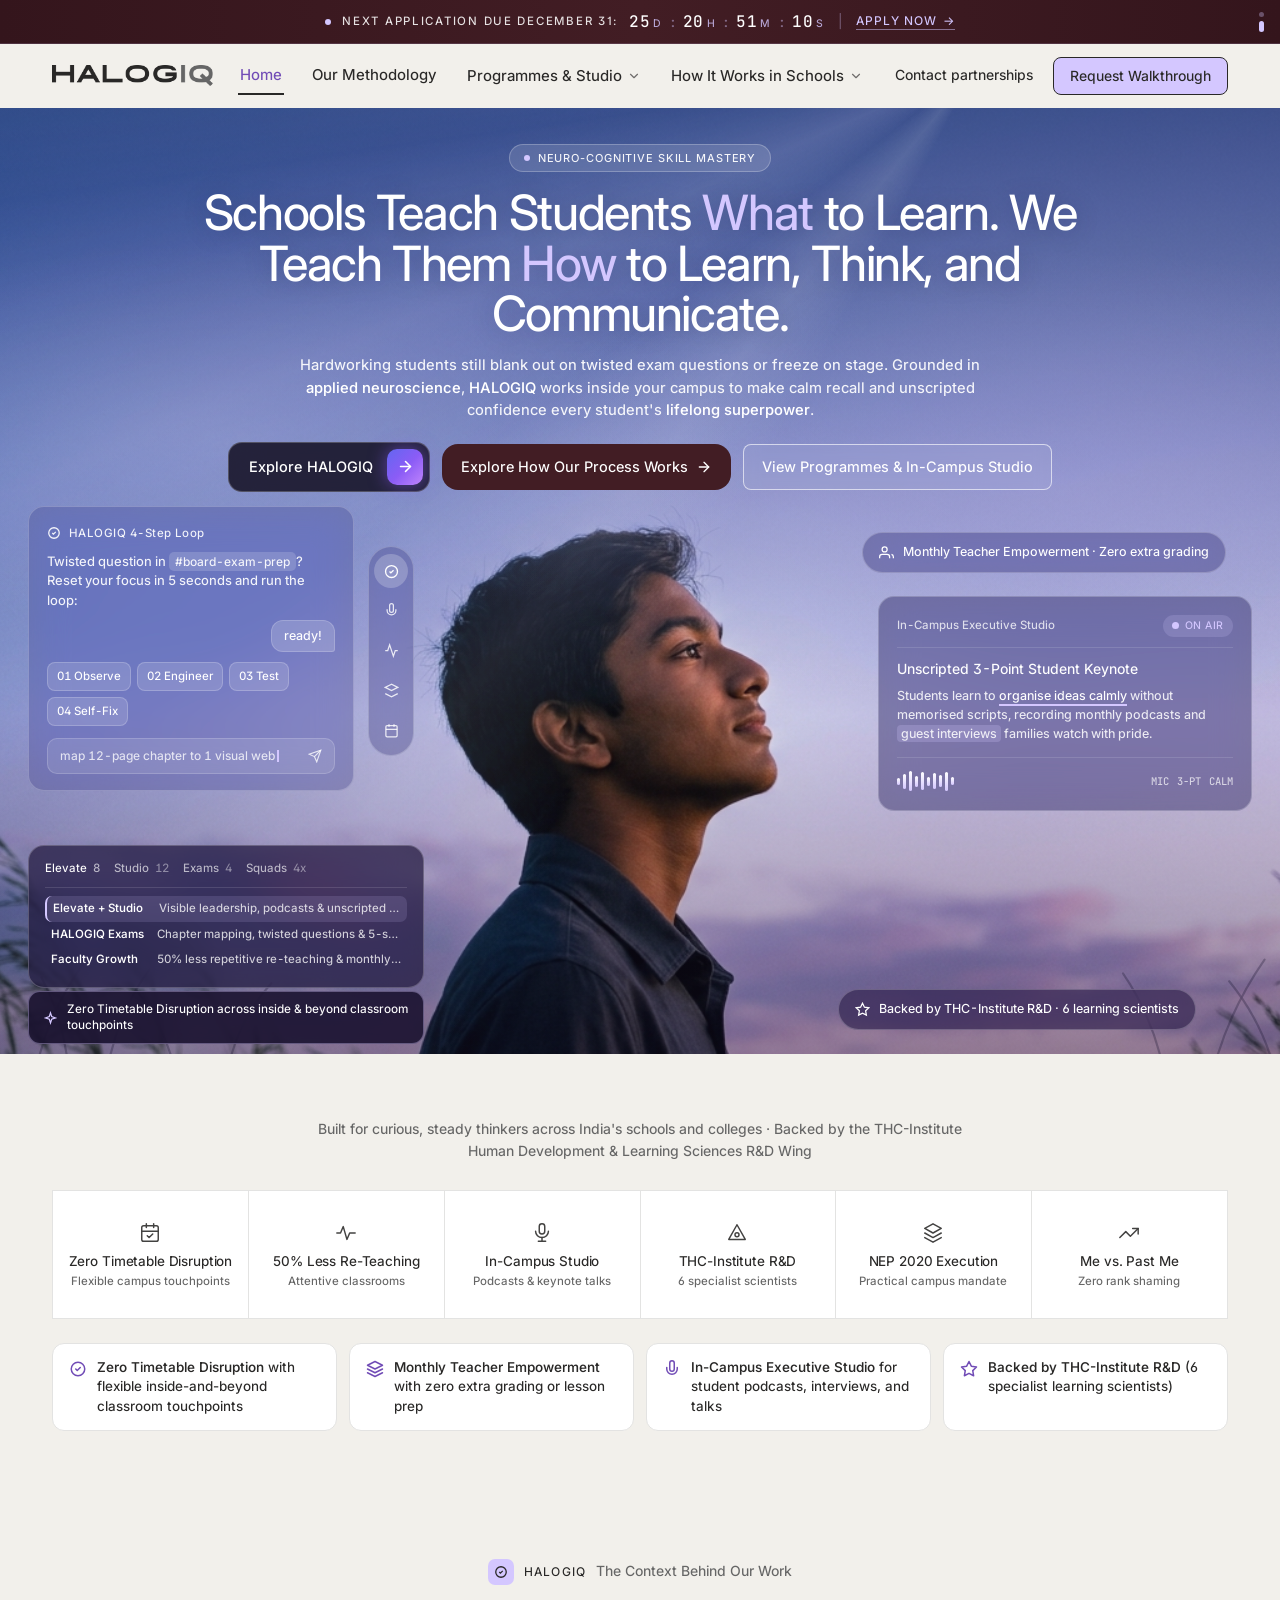
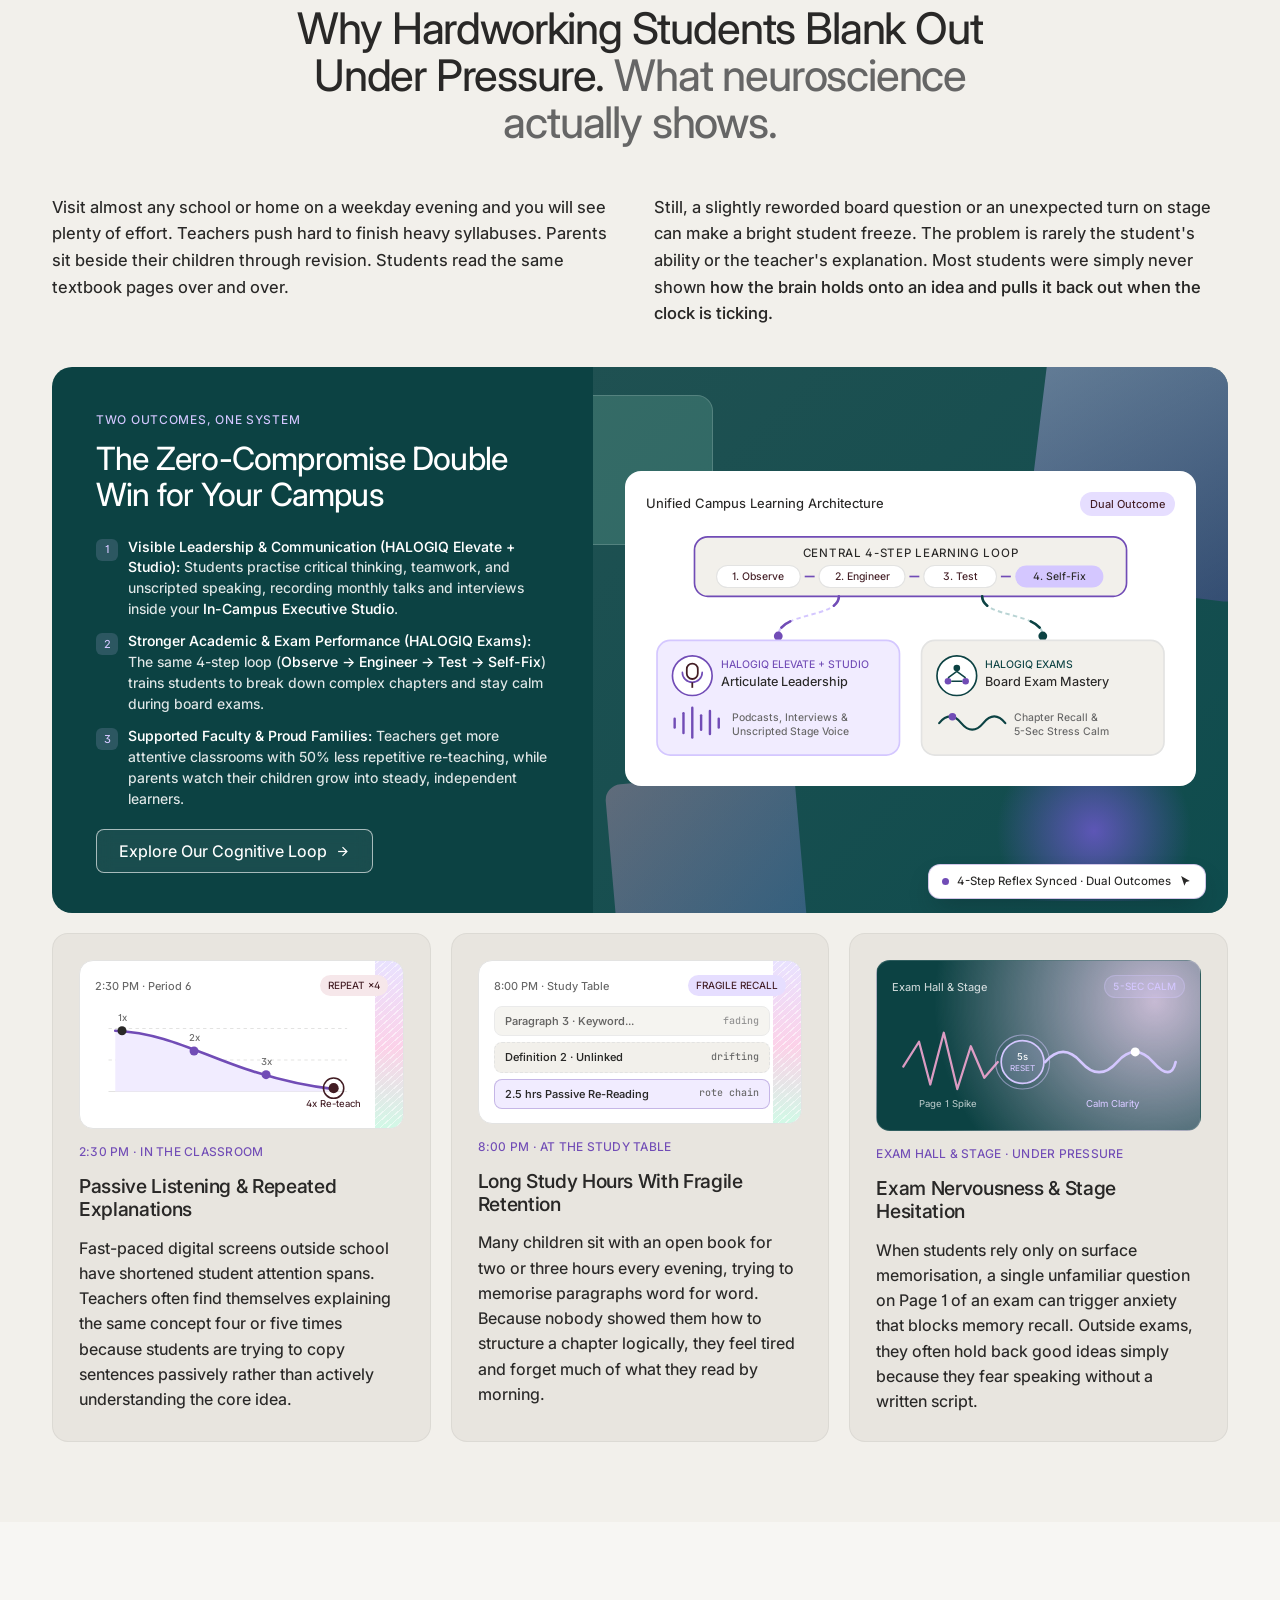
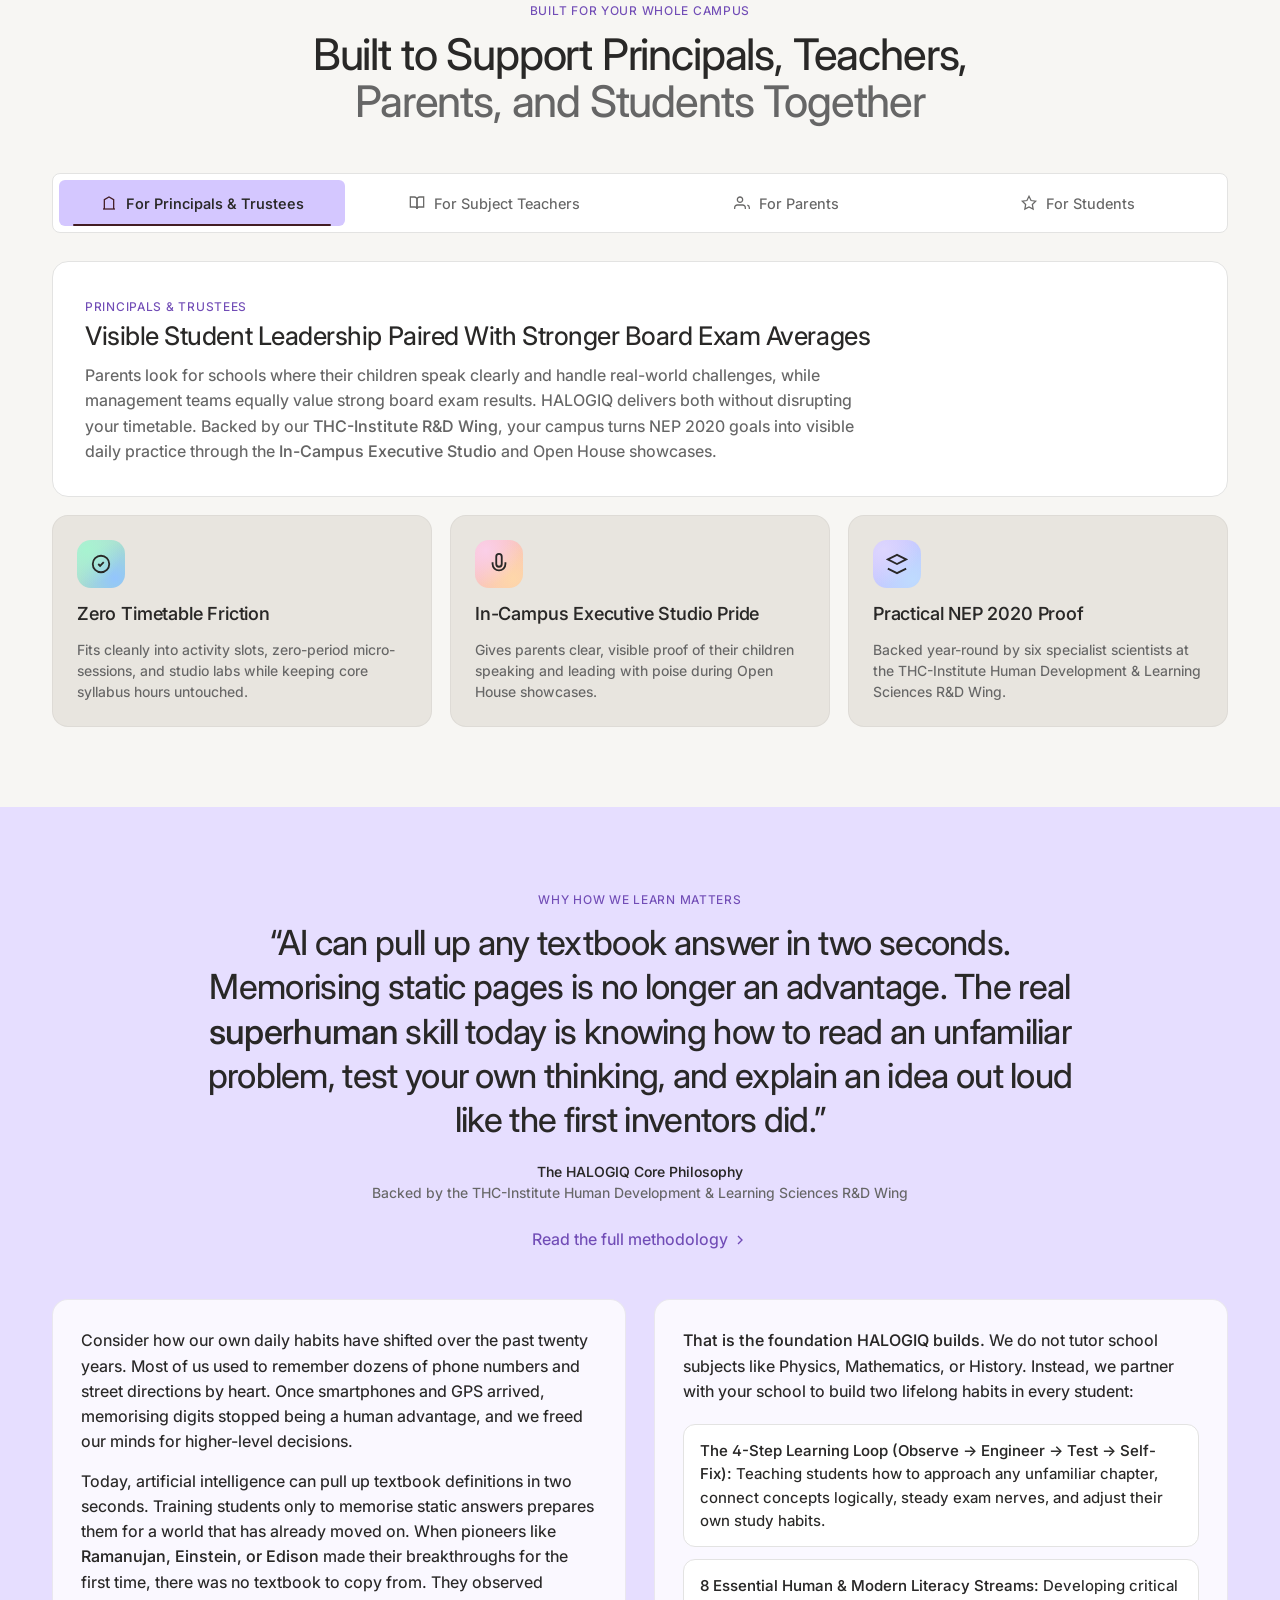
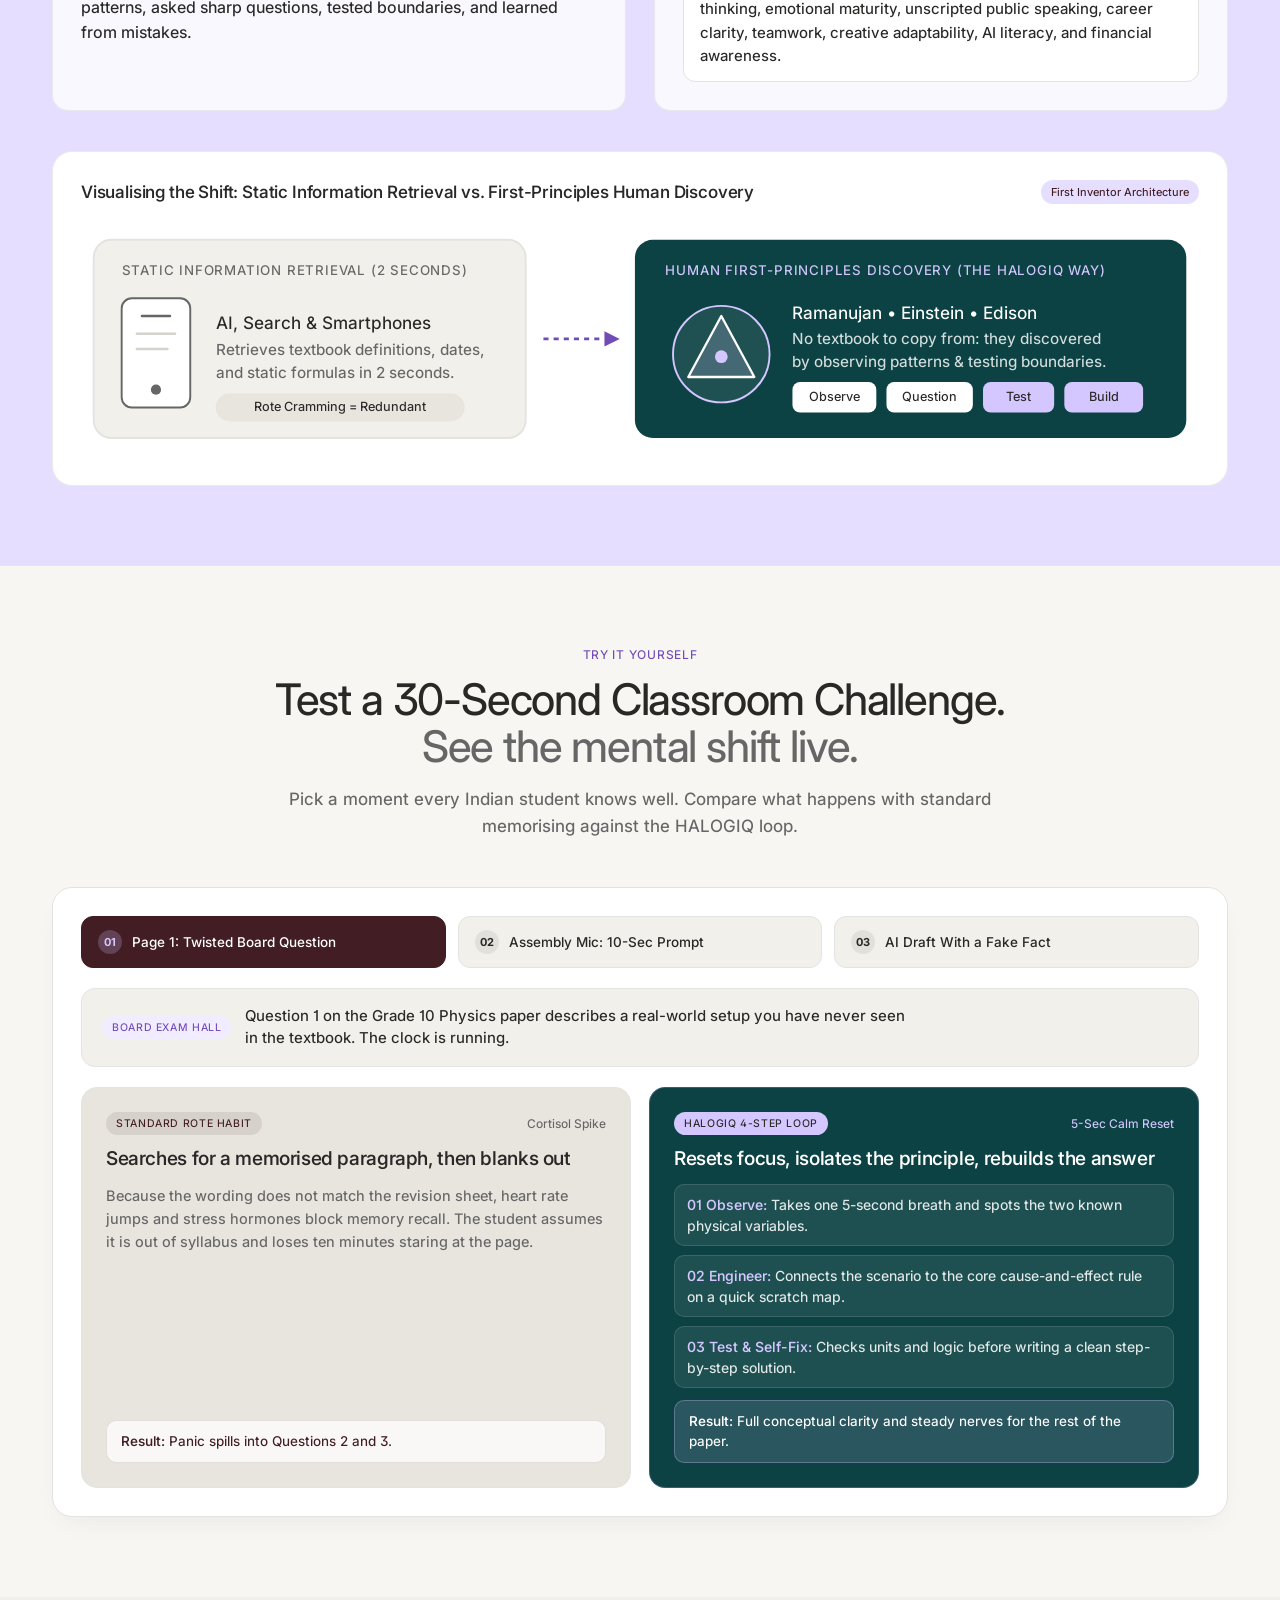
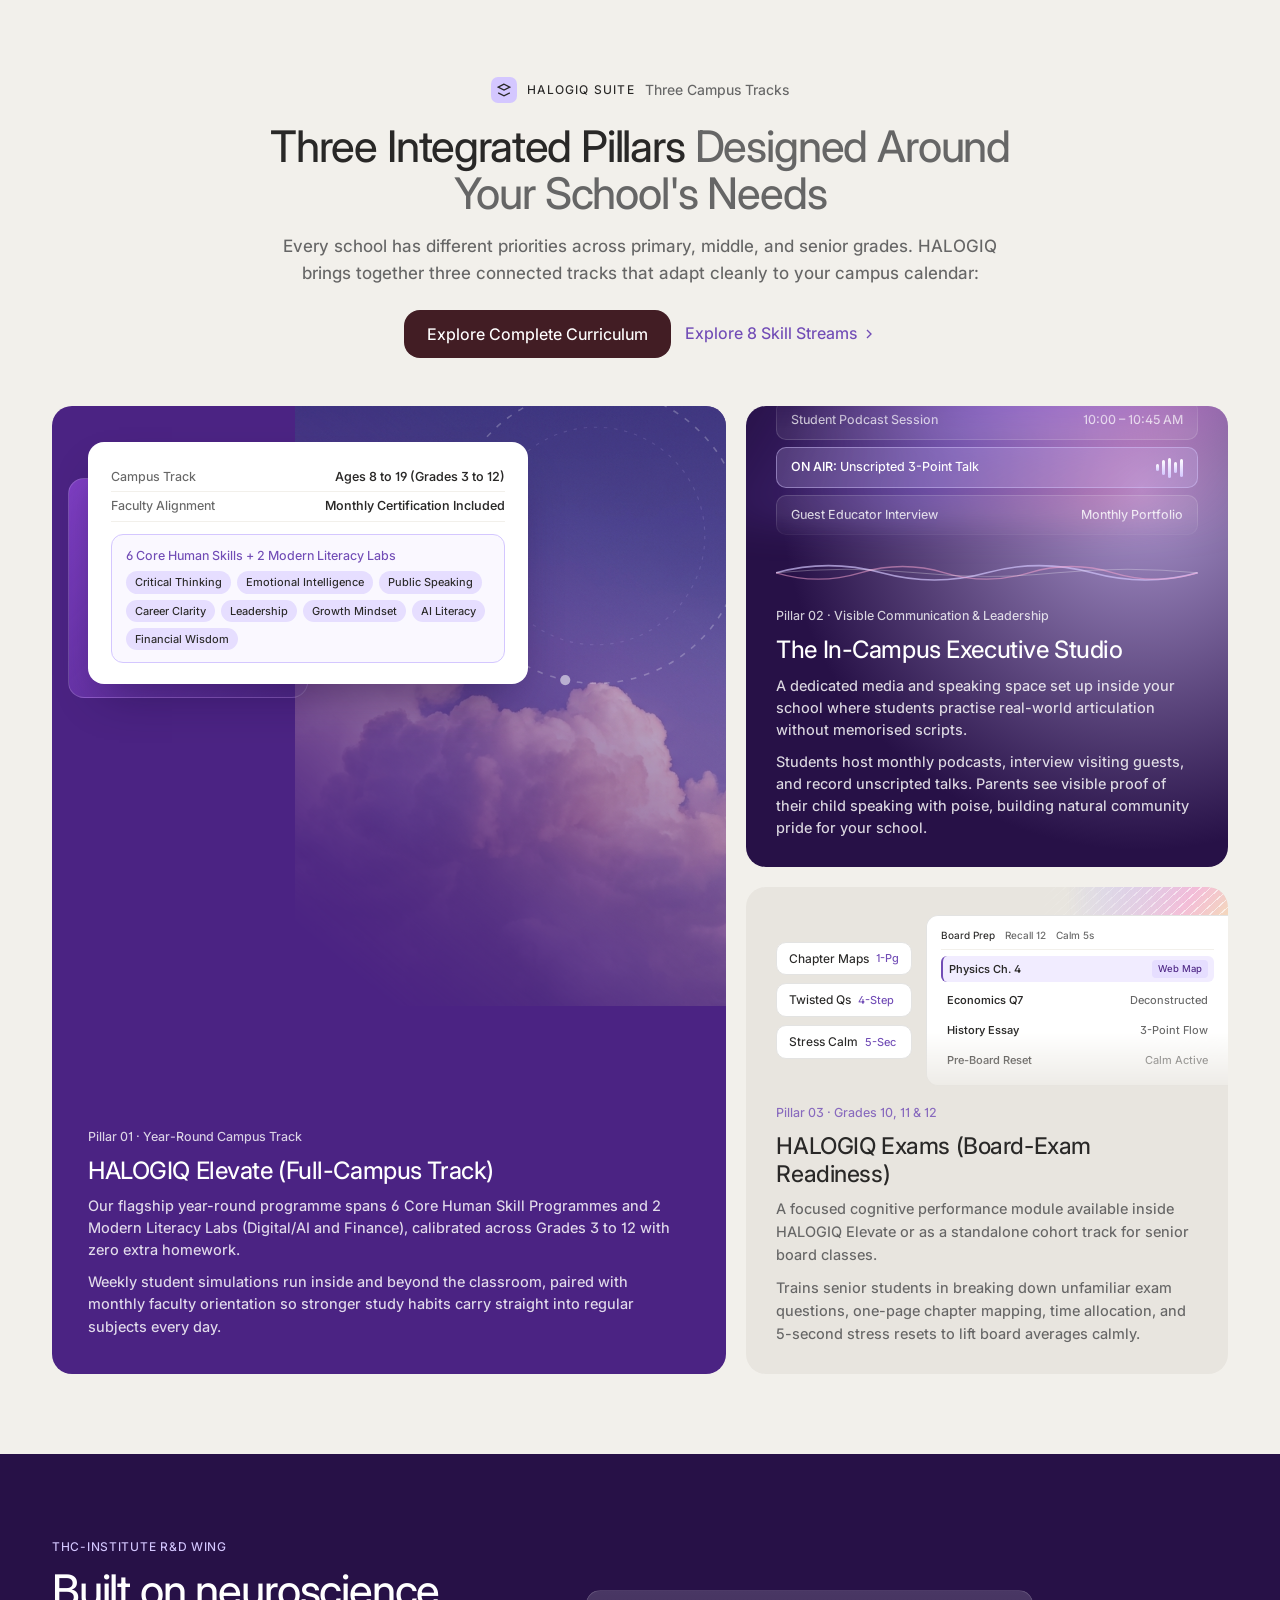
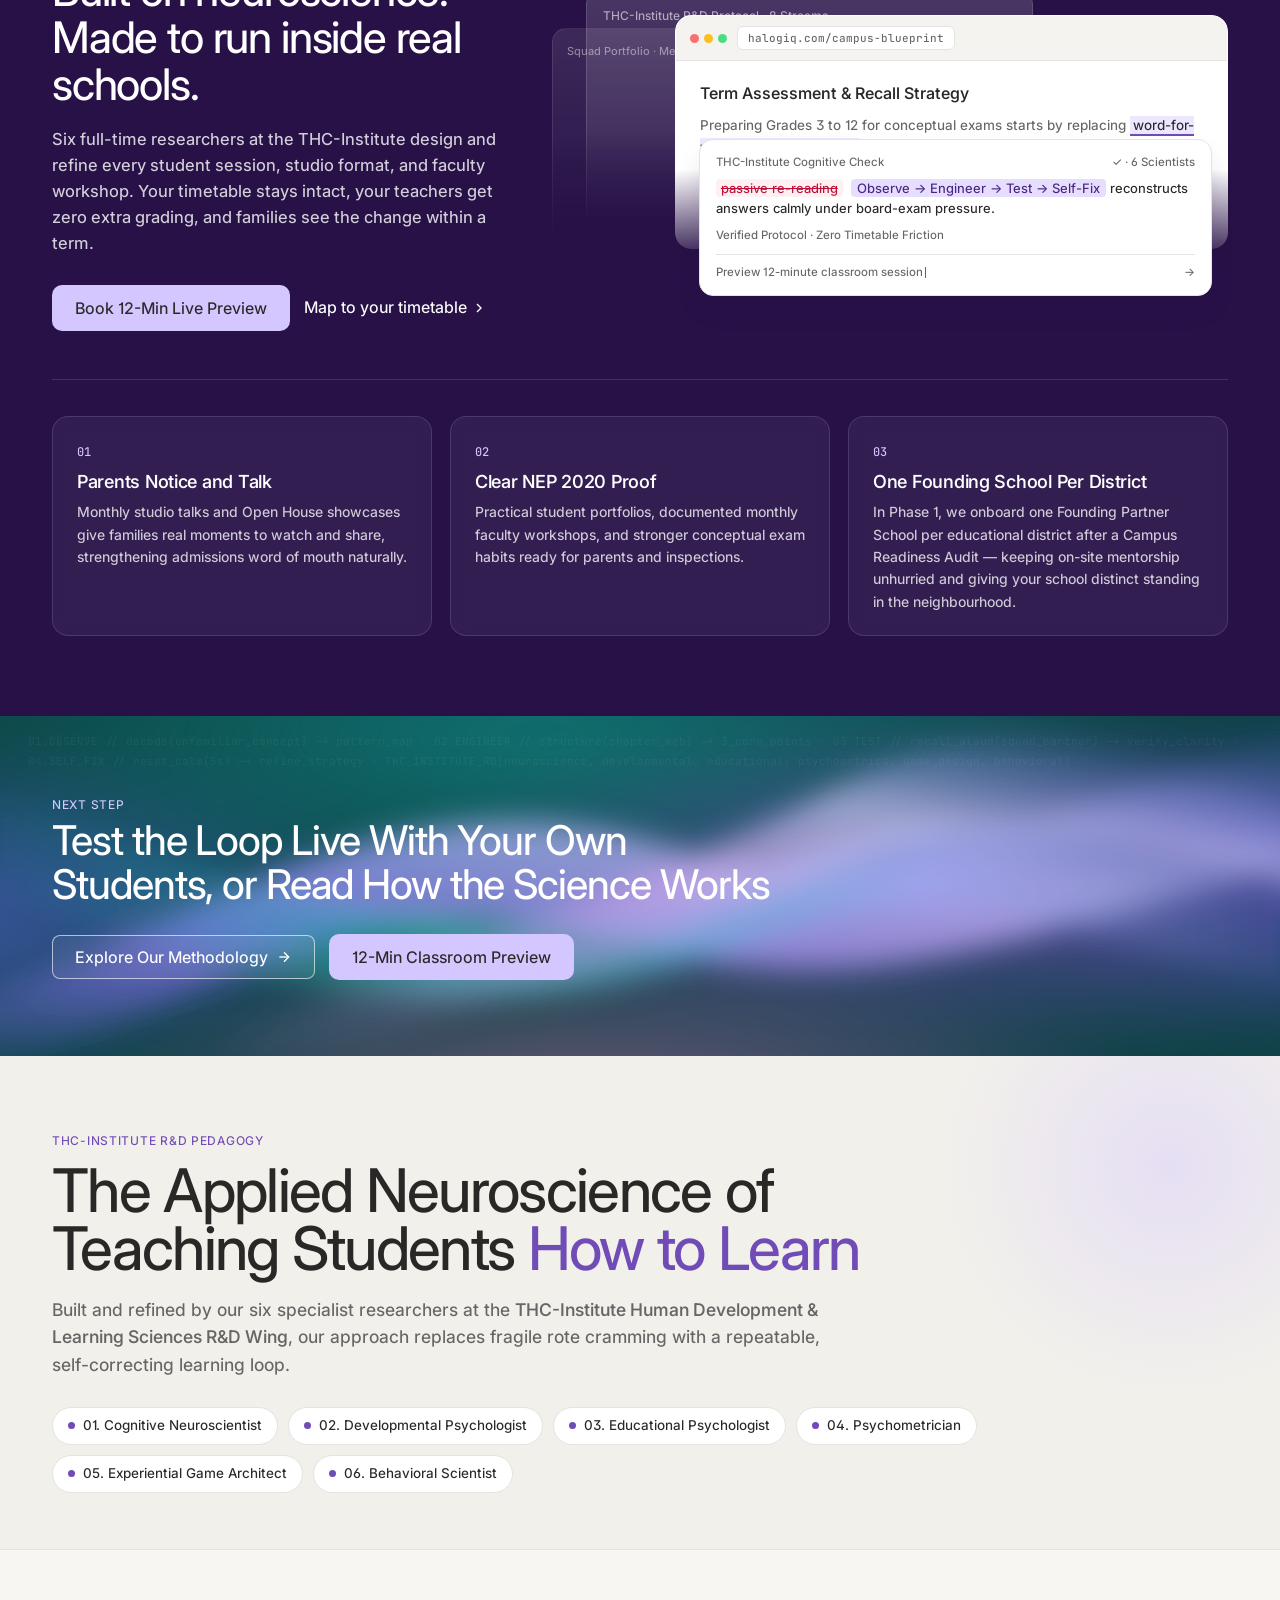
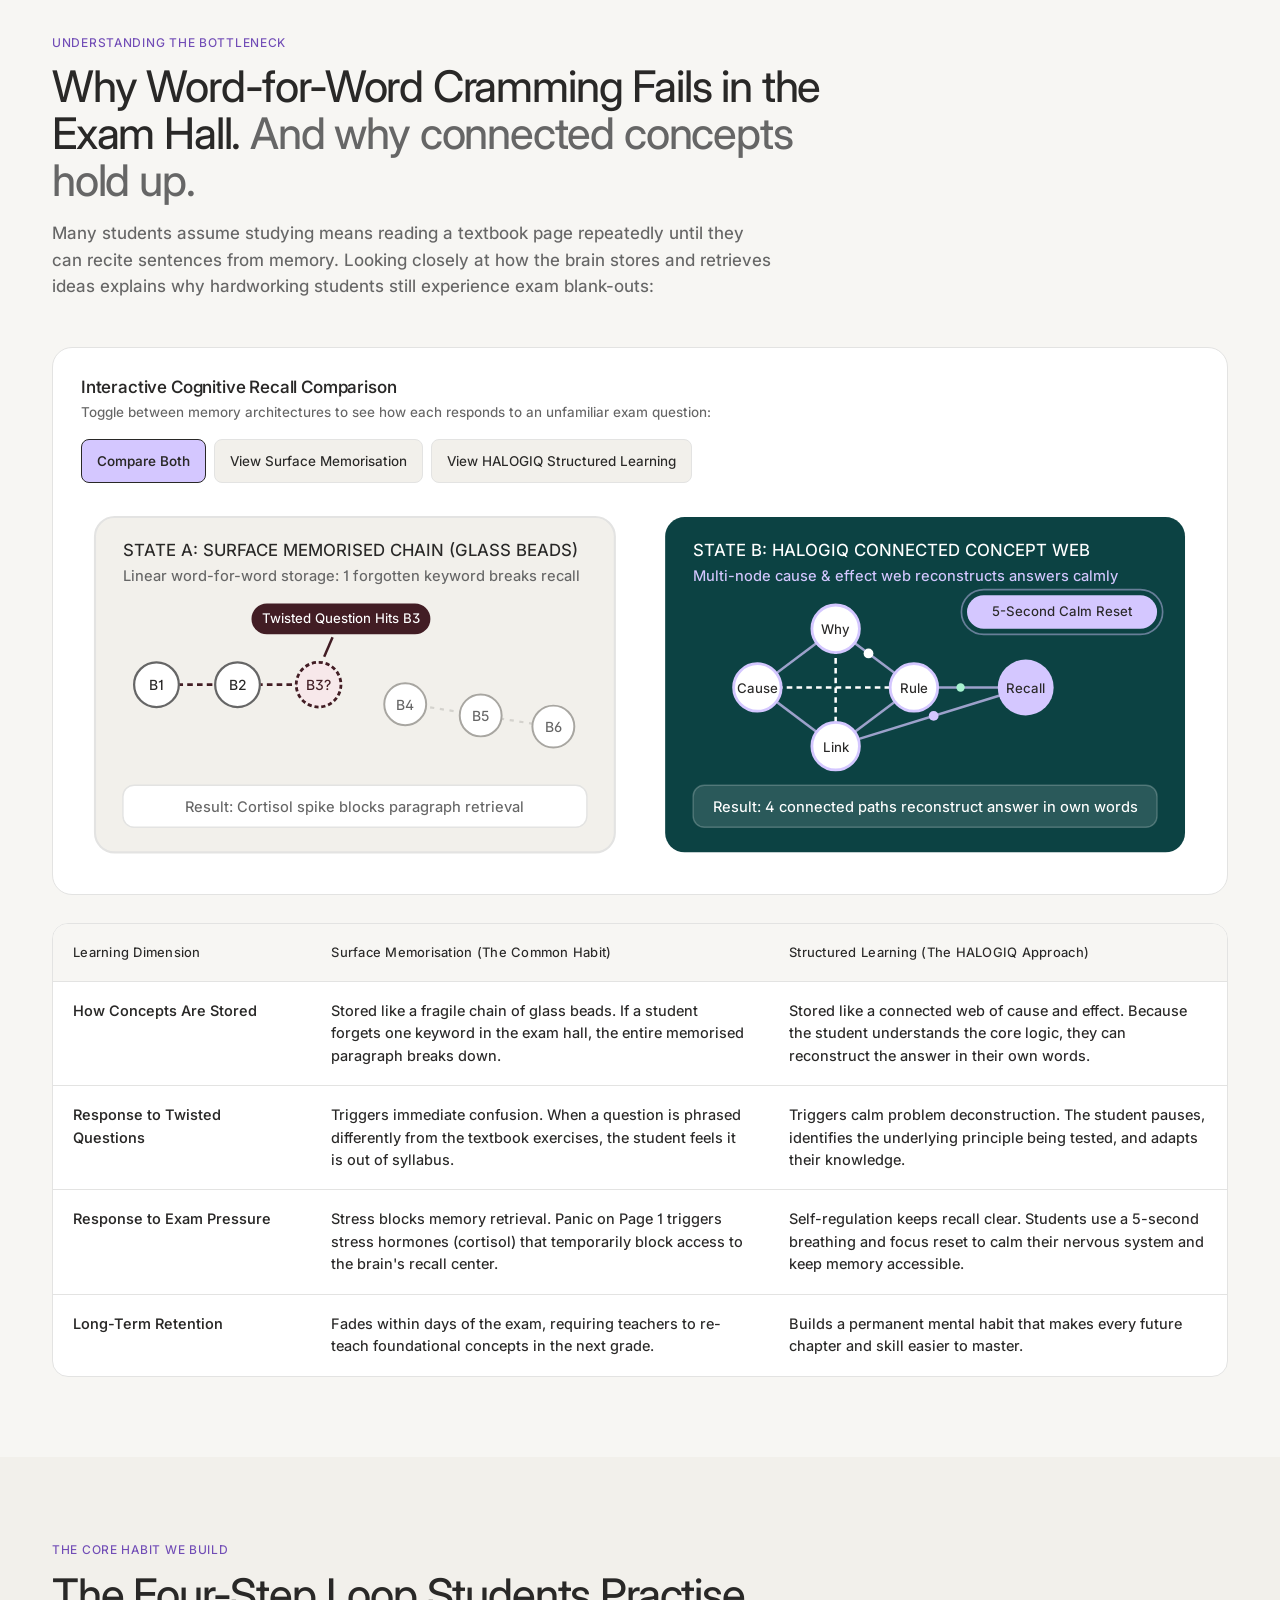
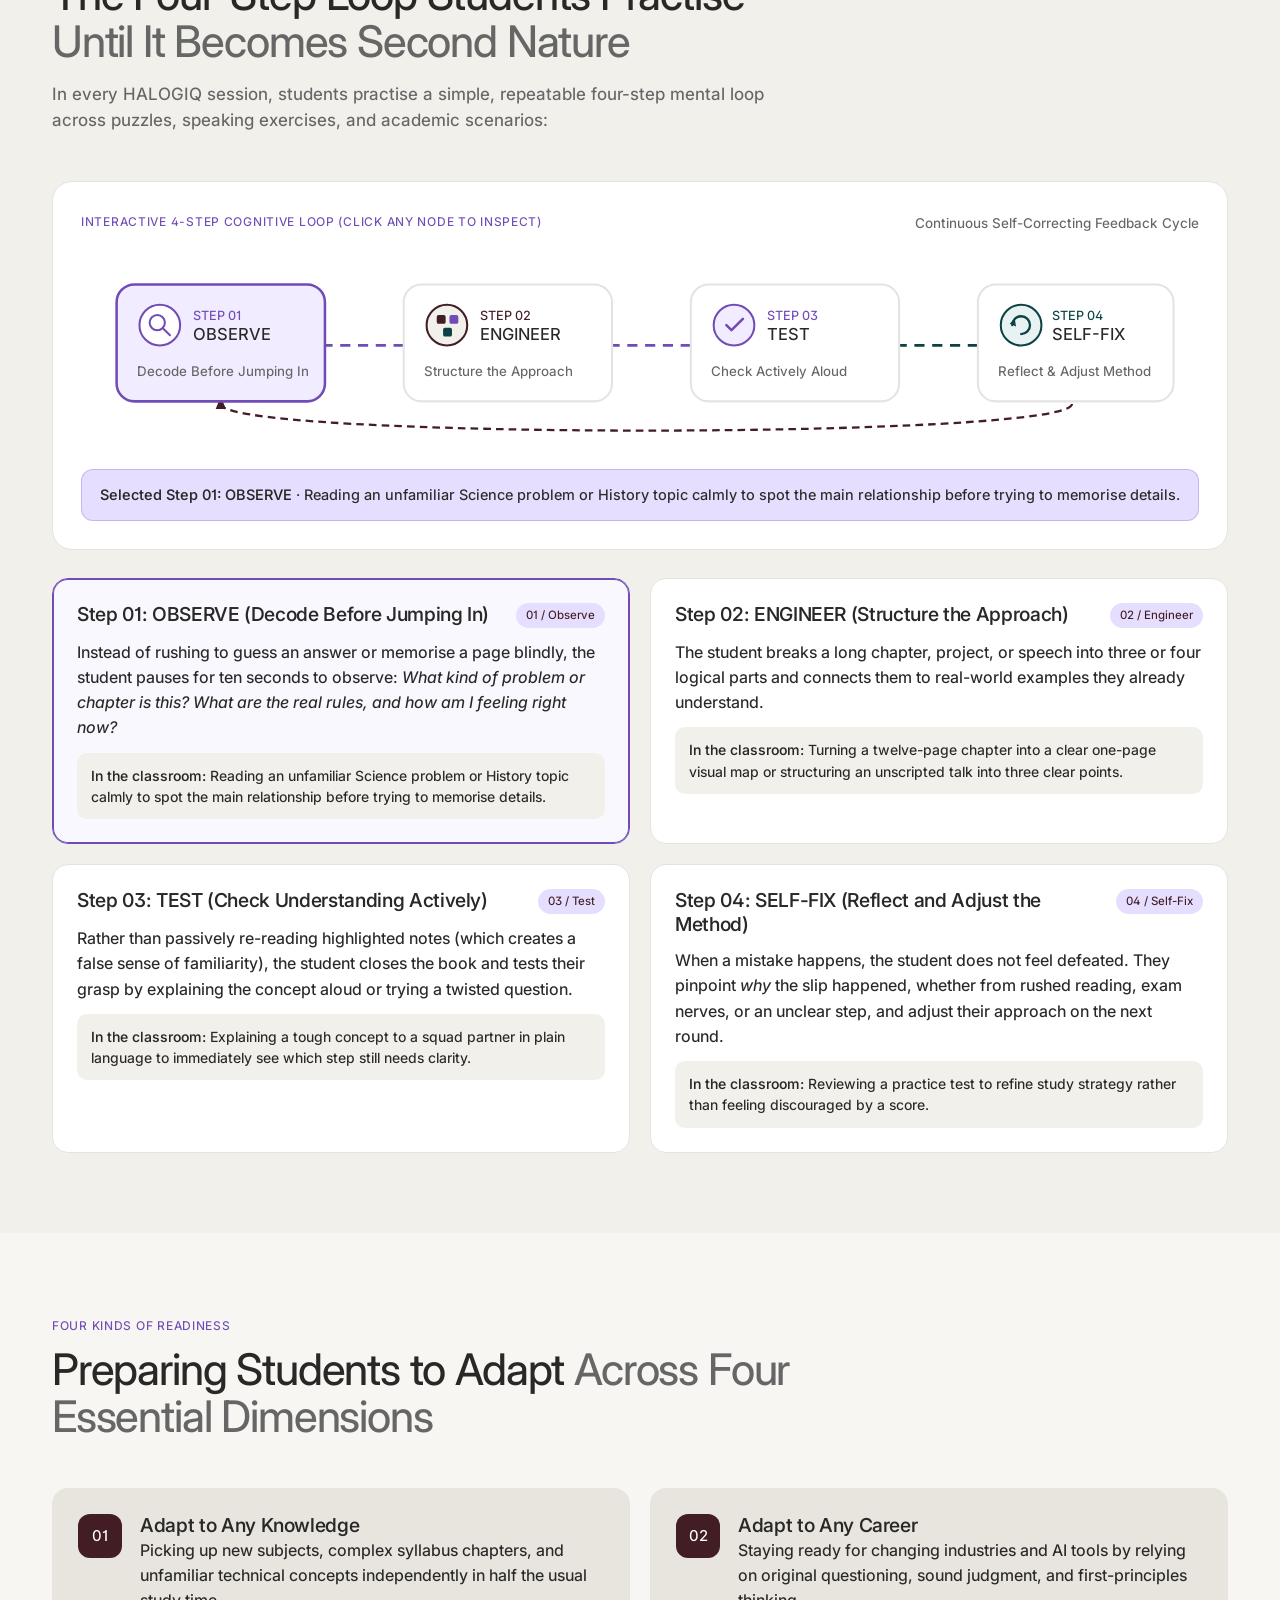
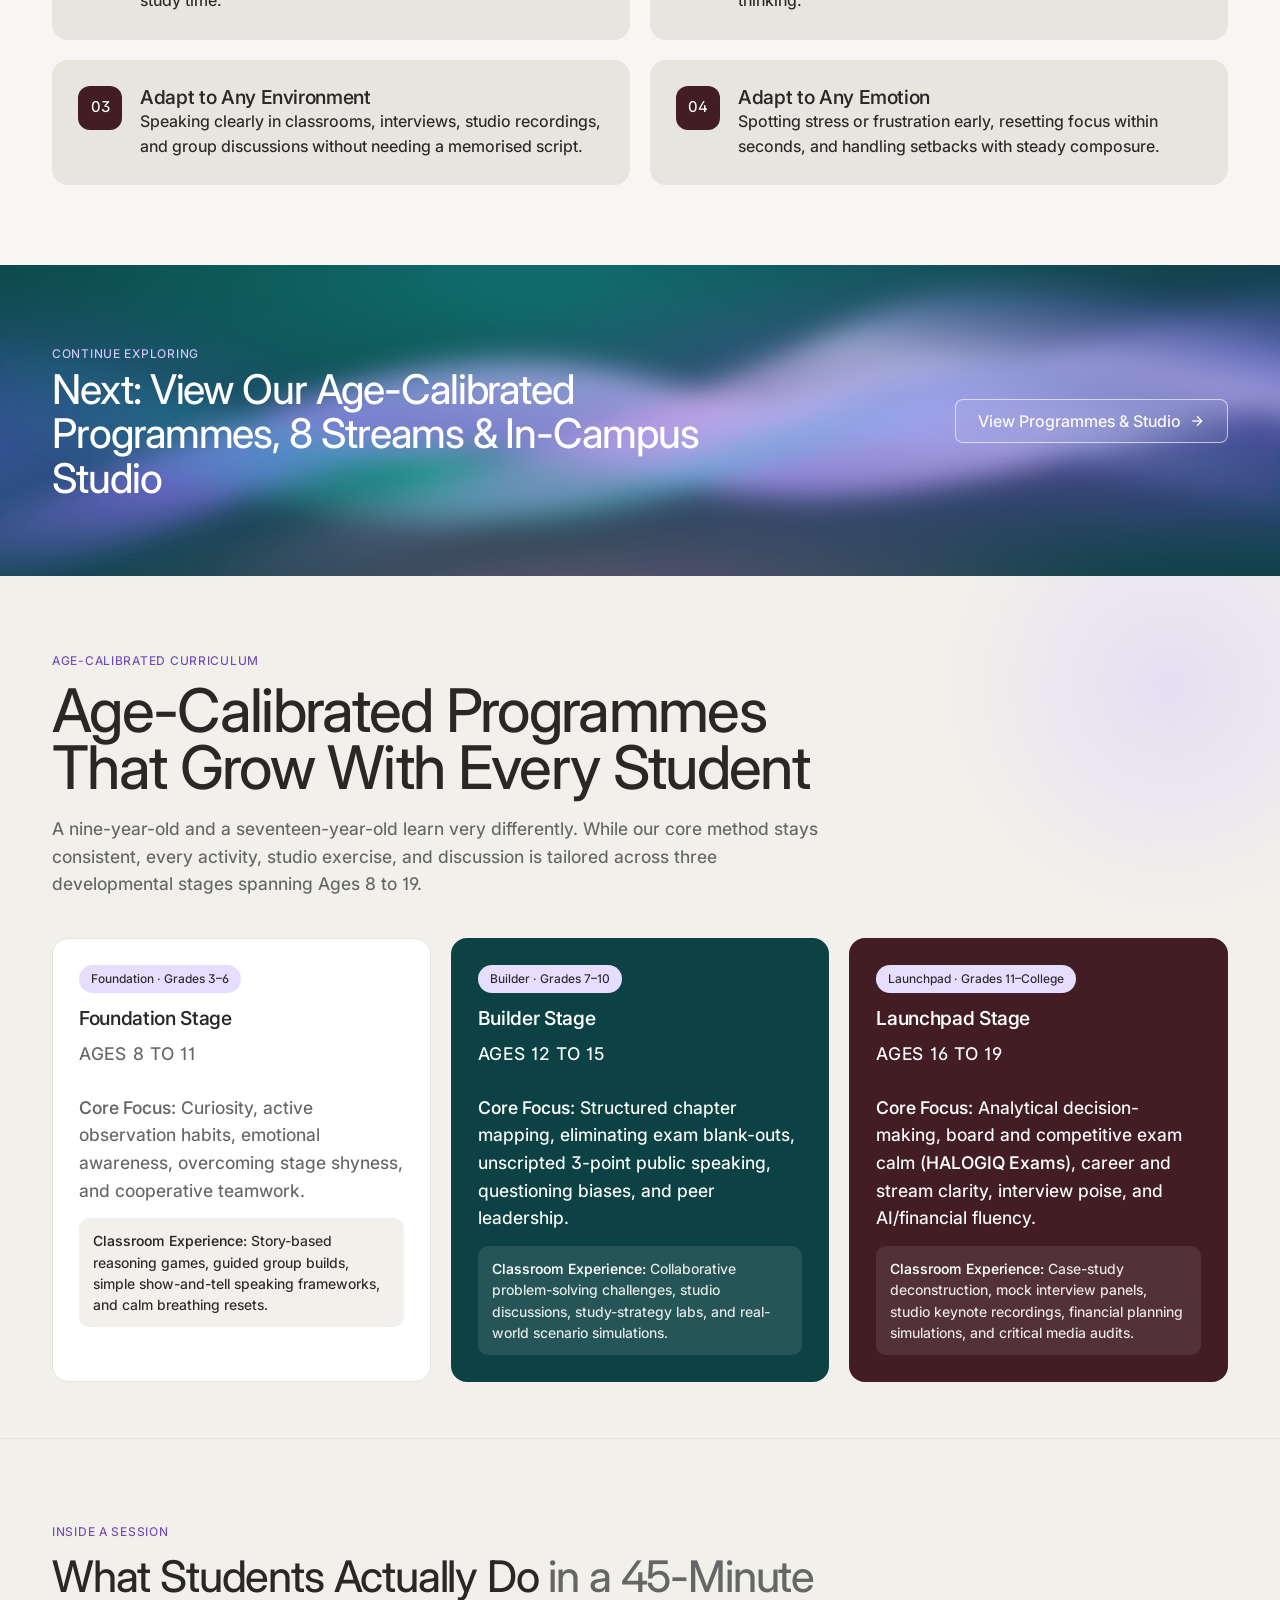
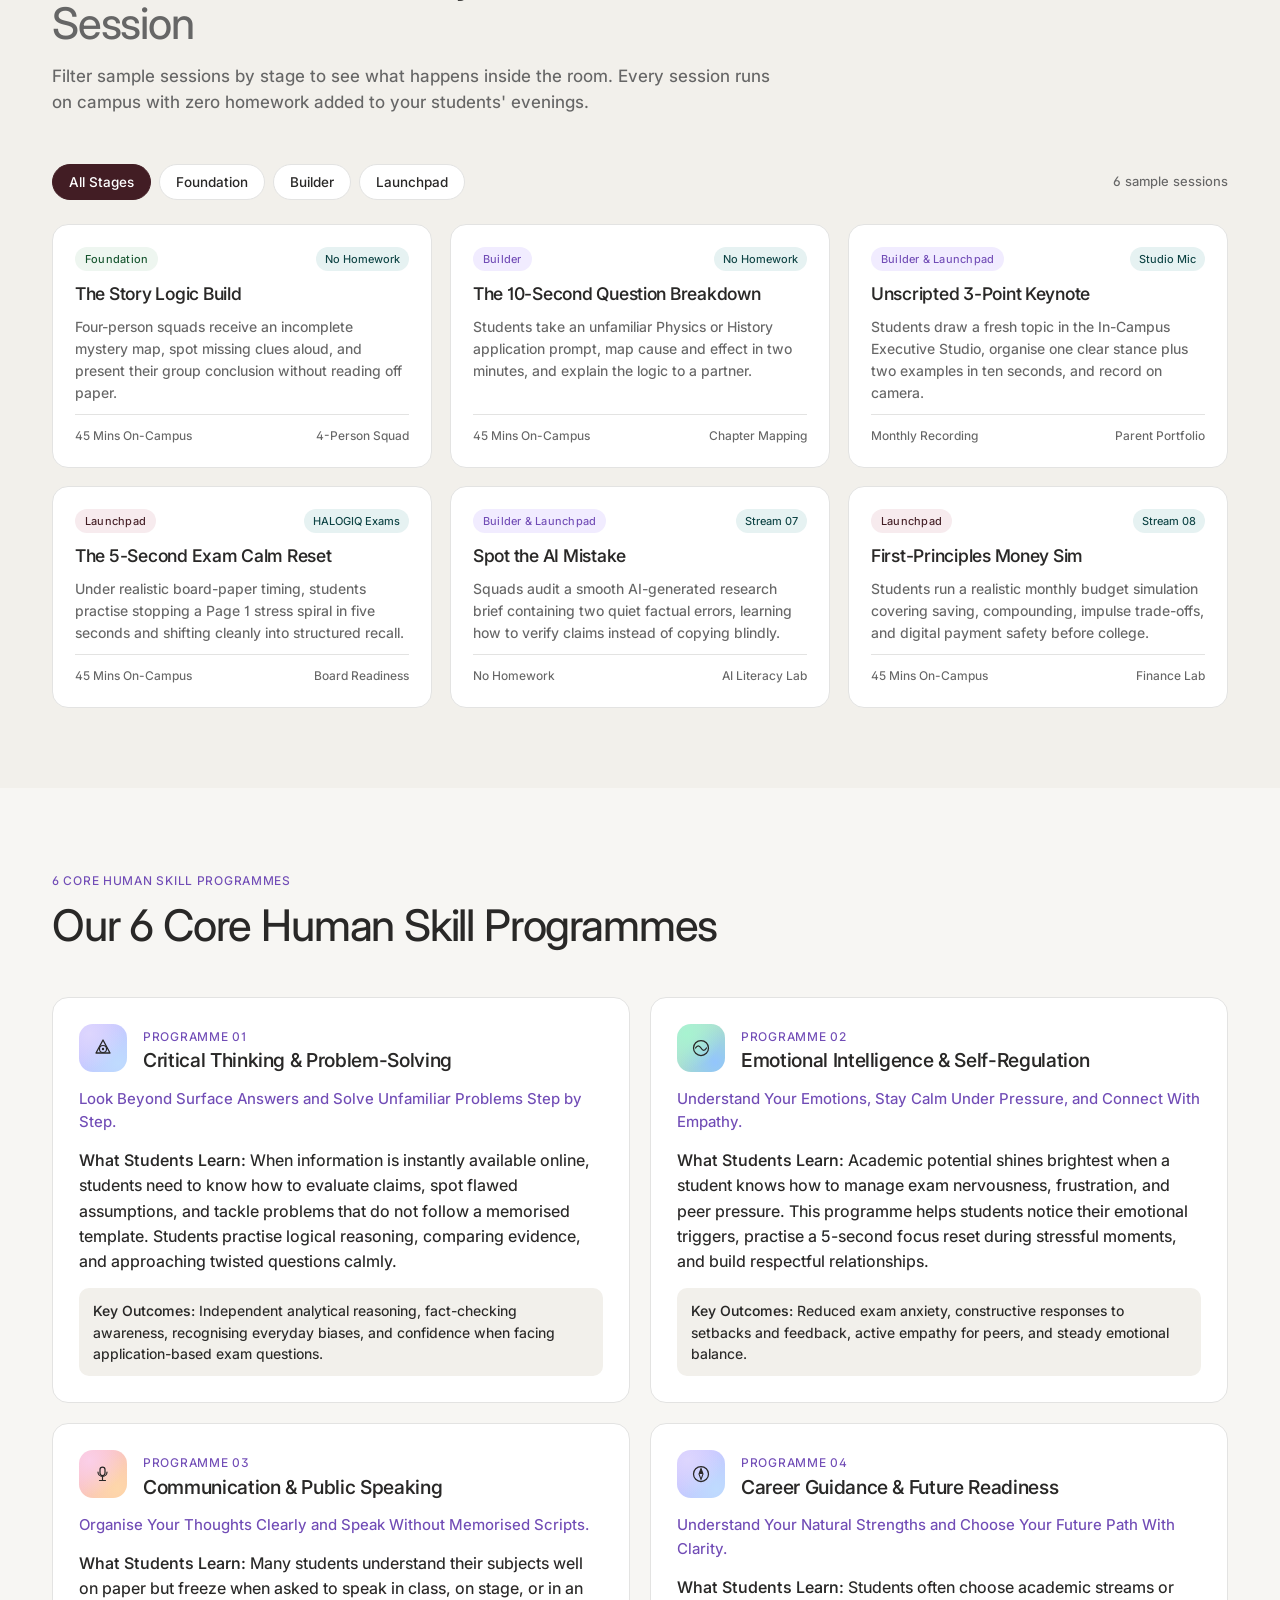
==== commit 9d084950: "feat: streamline 3-tier UX, fix pill layout stability, restore sticky header, add design system doc " ====
--- a/index.html
+++ b/index.html
@@ -39,7 +39,7 @@
   </noscript>
 
   <link rel="icon" type="image/svg+xml" href="data:image/svg+xml,%3Csvg xmlns='http://www.w3.org/2000/svg' viewBox='0 0 128 128'%3E%3Crect width='128' height='128' rx='24' fill='%23421d24'/%3E%3Cpath d='M64 20C92 20 108 35 108 60C108 85 92 100 64 100C36 100 20 85 20 60C20 35 36 20 64 20ZM64 36C45 36 36 45 36 60C36 75 45 84 64 84C83 84 92 75 92 60C92 45 83 36 64 36Z' fill='%23d4c7ff' fill-rule='evenodd'/%3E%3Cpath d='M70 59L110 99L98 111L58 71Z' fill='%23ffffff'/%3E%3C/svg%3E" />
-  <link rel="stylesheet" href="styles.css?v=15" />
+  <link rel="stylesheet" href="styles.css?v=19" />
 
   <!-- Structured Data: EducationalOrganization, WebSite & Leadership FAQPage -->
   <script type="application/ld+json">
@@ -2620,7 +2620,7 @@
         </div>
       </section>
 
-      <!-- Section 4.2: 3-Tier Institutional Support Architecture (Interactive Stepped Blueprint) -->
+      <!-- Section 4.2: 3-Tier Institutional Support Architecture (Streamlined Interactive Blueprint) -->
       <section class="section surface-parchment-light" id="sec-tier-architecture">
         <div class="container">
           <div class="section-header">
@@ -2638,18 +2638,18 @@
                 <span class="arch-live-dot" aria-hidden="true"></span>
                 <span>3-Tier Support Blueprint</span>
               </div>
-              <div class="arch-header-hint">Select any tier or pillar to inspect campus deliverables</div>
-            </div>
-
-            <!-- Main Two-Column Stage: Left Stepped Pyramid + Right Live Dossier -->
+              <div class="arch-header-hint">Select a tier to inspect how it supports your campus</div>
+            </div>
+
+            <!-- Main Two-Column Stage: Left Clean 3-Tier Stack + Right Focused Dossier -->
             <div class="arch-stage-grid">
 
-              <!-- LEFT: Luminous Tactile 3-Tier Stack -->
-              <div class="arch-pyramid-stage" role="region" aria-label="3-Tier Institutional Support Stack">
+              <!-- LEFT: Airy 3-Tier Stepped Selector (Zero Nested Sub-Chip Clutter) -->
+              <div class="arch-pyramid-stage" role="tablist" aria-label="3-Tier Institutional Support Stack" aria-orientation="vertical">
 
                 <!-- TIER 3 (APEX): CAMPUS & STUDIO DELIVERY -->
                 <div class="arch-tier-card arch-tier-3" data-arch-tier="3">
-                  <button type="button" class="arch-tier-trigger" data-select-tier="3" aria-pressed="false">
+                  <button type="button" class="arch-tier-trigger" id="arch-tab-3" role="tab" aria-selected="false" aria-controls="archInspectorPanel" data-select-tier="3">
                     <div class="arch-tier-meta">
                       <div class="arch-tier-meta-left">
                         <span class="arch-tier-badge badge-tier-3">TIER 03 &middot; CAMPUS DELIVERY</span>
@@ -2663,66 +2663,24 @@
                       </div>
                       <div class="arch-tier-copy">
                         <h3>On-Site Sessions, In-Campus Studio &amp; HALOGIQ Exams</h3>
-                        <p>Weekly student touchpoints inside and beyond the classroom, monthly studio productions, and board-exam prep.</p>
+                        <p>Weekly student labs, monthly studio productions, and board-exam prep.</p>
                       </div>
                     </div>
                   </button>
-
-                  <!-- 3 Clickable Pillar Modules Inside Tier 3 -->
-                  <div class="arch-sub-section">
-                    <div class="arch-sub-grid arch-sub-grid-3" role="group" aria-label="Tier 3 Campus Delivery Modules">
-                      <button type="button" class="arch-sub-chip" data-select-sub="weekly-labs" data-parent-tier="3" aria-pressed="false">
-                        <span class="arch-sub-icon" aria-hidden="true">
-                          <svg width="14" height="14" viewBox="0 0 24 24" fill="none" stroke="currentColor" stroke-width="1.8" stroke-linecap="round" stroke-linejoin="round"><circle cx="12" cy="12" r="9"/><polyline points="12 7 12 12 15 15"/></svg>
-                        </span>
-                        <span class="arch-sub-text">
-                          <span class="arch-sub-num">01</span>
-                          <span class="arch-sub-name">Weekly 45-Min Labs</span>
-                        </span>
-                      </button>
-
-                      <button type="button" class="arch-sub-chip" data-select-sub="executive-studio" data-parent-tier="3" aria-pressed="false">
-                        <span class="arch-sub-icon" aria-hidden="true">
-                          <svg width="14" height="14" viewBox="0 0 24 24" fill="none" stroke="currentColor" stroke-width="1.8" stroke-linecap="round" stroke-linejoin="round"><rect x="9" y="2" width="6" height="11" rx="3"/><path d="M5 10a7 7 0 0 0 14 0"/><line x1="12" y1="17" x2="12" y2="21"/></svg>
-                        </span>
-                        <span class="arch-sub-text">
-                          <span class="arch-sub-num">02</span>
-                          <span class="arch-sub-name">Executive Studio</span>
-                        </span>
-                      </button>
-
-                      <button type="button" class="arch-sub-chip" data-select-sub="halogiq-exams" data-parent-tier="3" aria-pressed="false">
-                        <span class="arch-sub-icon" aria-hidden="true">
-                          <svg width="14" height="14" viewBox="0 0 24 24" fill="none" stroke="currentColor" stroke-width="1.8" stroke-linecap="round" stroke-linejoin="round"><path d="M12 2L3 7l9 5 9-5-9-5z"/><path d="M3 17l9 5 9-5"/><path d="M3 12l9 5 9-5"/></svg>
-                        </span>
-                        <span class="arch-sub-text">
-                          <span class="arch-sub-num">03</span>
-                          <span class="arch-sub-name">HALOGIQ Exams</span>
-                        </span>
-                      </button>
-                    </div>
-                  </div>
-                </div>
-
-                <!-- UPWARD SIGNAL CONDUIT: TIER 2 -> TIER 3 -->
-                <div class="arch-conduit conduit-violet" data-conduit="2-3">
-                  <svg class="arch-conduit-tracks" viewBox="0 0 560 40" preserveAspectRatio="none" fill="none" aria-hidden="true">
-                    <line x1="112" y1="38" x2="112" y2="6" class="conduit-rail" vector-effect="non-scaling-stroke" />
-                    <line x1="280" y1="38" x2="280" y2="6" class="conduit-rail" vector-effect="non-scaling-stroke" />
-                    <line x1="448" y1="38" x2="448" y2="6" class="conduit-rail" vector-effect="non-scaling-stroke" />
-                    <line x1="112" y1="38" x2="112" y2="6" class="conduit-pulse" vector-effect="non-scaling-stroke" />
-                    <line x1="280" y1="38" x2="280" y2="6" class="conduit-pulse delay-2" vector-effect="non-scaling-stroke" />
-                    <line x1="448" y1="38" x2="448" y2="6" class="conduit-pulse delay-3" vector-effect="non-scaling-stroke" />
-                  </svg>
+                </div>
+
+                <!-- CLEAN SINGLE-LINE UPWARD FLOW: TIER 2 -> TIER 3 -->
+                <div class="arch-conduit conduit-violet" aria-hidden="true">
+                  <span class="arch-conduit-line"></span>
                   <span class="arch-conduit-pill">
-                    <svg width="11" height="11" viewBox="0 0 24 24" fill="none" stroke="currentColor" stroke-width="2.5" stroke-linecap="round" stroke-linejoin="round" aria-hidden="true"><line x1="12" y1="19" x2="12" y2="5"/><polyline points="5 12 12 5 19 12"/></svg>
+                    <svg width="11" height="11" viewBox="0 0 24 24" fill="none" stroke="currentColor" stroke-width="2.4" stroke-linecap="round" stroke-linejoin="round"><line x1="12" y1="19" x2="12" y2="5"/><polyline points="5 12 12 5 19 12"/></svg>
                     Trained faculty reinforce daily habits
                   </span>
                 </div>
 
                 <!-- TIER 2 (MIDDLE): FACULTY EMPOWERMENT -->
                 <div class="arch-tier-card arch-tier-2" data-arch-tier="2">
-                  <button type="button" class="arch-tier-trigger" data-select-tier="2" aria-pressed="false">
+                  <button type="button" class="arch-tier-trigger" id="arch-tab-2" role="tab" aria-selected="false" aria-controls="archInspectorPanel" data-select-tier="2">
                     <div class="arch-tier-meta">
                       <div class="arch-tier-meta-left">
                         <span class="arch-tier-badge badge-tier-2">TIER 02 &middot; FACULTY EMPOWERMENT</span>
@@ -2736,66 +2694,24 @@
                       </div>
                       <div class="arch-tier-copy">
                         <h3>Monthly Educator Training &amp; Certification</h3>
-                        <p>Interactive workshops on cognitive absorption and classroom engagement awarding recognized credentials.</p>
+                        <p>Practical cognitive workshops and recognized credentials with zero extra grading.</p>
                       </div>
                     </div>
                   </button>
-
-                  <!-- 3 Clickable Pillar Modules Inside Tier 2 -->
-                  <div class="arch-sub-section">
-                    <div class="arch-sub-grid arch-sub-grid-3" role="group" aria-label="Tier 2 Faculty Empowerment Modules">
-                      <button type="button" class="arch-sub-chip" data-select-sub="monthly-workshops" data-parent-tier="2" aria-pressed="false">
-                        <span class="arch-sub-icon" aria-hidden="true">
-                          <svg width="14" height="14" viewBox="0 0 24 24" fill="none" stroke="currentColor" stroke-width="1.8" stroke-linecap="round" stroke-linejoin="round"><path d="M17 21v-2a4 4 0 0 0-4-4H5a4 4 0 0 0-4 4v2"/><circle cx="9" cy="7" r="4"/><path d="M23 21v-2a4 4 0 0 0-3-3.87"/><path d="M16 3.13a4 4 0 0 1 0 7.75"/></svg>
-                        </span>
-                        <span class="arch-sub-text">
-                          <span class="arch-sub-num">01</span>
-                          <span class="arch-sub-name">Monthly Workshops</span>
-                        </span>
-                      </button>
-
-                      <button type="button" class="arch-sub-chip" data-select-sub="educator-credentials" data-parent-tier="2" aria-pressed="false">
-                        <span class="arch-sub-icon" aria-hidden="true">
-                          <svg width="14" height="14" viewBox="0 0 24 24" fill="none" stroke="currentColor" stroke-width="1.8" stroke-linecap="round" stroke-linejoin="round"><circle cx="12" cy="8" r="6"/><path d="M15.477 12.89L17 22l-5-3-5 3 1.523-9.11"/></svg>
-                        </span>
-                        <span class="arch-sub-text">
-                          <span class="arch-sub-num">02</span>
-                          <span class="arch-sub-name">Educator Credentials</span>
-                        </span>
-                      </button>
-
-                      <button type="button" class="arch-sub-chip" data-select-sub="zero-grading" data-parent-tier="2" aria-pressed="false">
-                        <span class="arch-sub-icon" aria-hidden="true">
-                          <svg width="14" height="14" viewBox="0 0 24 24" fill="none" stroke="currentColor" stroke-width="1.8" stroke-linecap="round" stroke-linejoin="round"><path d="M22 11.08V12a10 10 0 1 1-5.93-9.14"/><polyline points="22 4 12 14.01 9 11.01"/></svg>
-                        </span>
-                        <span class="arch-sub-text">
-                          <span class="arch-sub-num">03</span>
-                          <span class="arch-sub-name">Zero Extra Grading</span>
-                        </span>
-                      </button>
-                    </div>
-                  </div>
-                </div>
-
-                <!-- UPWARD SIGNAL CONDUIT: TIER 1 -> TIER 2 -->
-                <div class="arch-conduit conduit-lagoon" data-conduit="1-2">
-                  <svg class="arch-conduit-tracks" viewBox="0 0 560 40" preserveAspectRatio="none" fill="none" aria-hidden="true">
-                    <line x1="94" y1="38" x2="94" y2="6" class="conduit-rail" vector-effect="non-scaling-stroke" />
-                    <line x1="280" y1="38" x2="280" y2="6" class="conduit-rail" vector-effect="non-scaling-stroke" />
-                    <line x1="466" y1="38" x2="466" y2="6" class="conduit-rail" vector-effect="non-scaling-stroke" />
-                    <line x1="94" y1="38" x2="94" y2="6" class="conduit-pulse" vector-effect="non-scaling-stroke" />
-                    <line x1="280" y1="38" x2="280" y2="6" class="conduit-pulse delay-2" vector-effect="non-scaling-stroke" />
-                    <line x1="466" y1="38" x2="466" y2="6" class="conduit-pulse delay-3" vector-effect="non-scaling-stroke" />
-                  </svg>
+                </div>
+
+                <!-- CLEAN SINGLE-LINE UPWARD FLOW: TIER 1 -> TIER 2 -->
+                <div class="arch-conduit conduit-lagoon" aria-hidden="true">
+                  <span class="arch-conduit-line"></span>
                   <span class="arch-conduit-pill">
-                    <svg width="11" height="11" viewBox="0 0 24 24" fill="none" stroke="currentColor" stroke-width="2.5" stroke-linecap="round" stroke-linejoin="round" aria-hidden="true"><line x1="12" y1="19" x2="12" y2="5"/><polyline points="5 12 12 5 19 12"/></svg>
-                    R&amp;D frameworks guide teachers &amp; labs
+                    <svg width="11" height="11" viewBox="0 0 24 24" fill="none" stroke="currentColor" stroke-width="2.4" stroke-linecap="round" stroke-linejoin="round"><line x1="12" y1="19" x2="12" y2="5"/><polyline points="5 12 12 5 19 12"/></svg>
+                    R&amp;D frameworks guide faculty &amp; labs
                   </span>
                 </div>
 
                 <!-- TIER 1 (FOUNDATION BASE): SCIENTIFIC R&D CORE -->
                 <div class="arch-tier-card arch-tier-1 is-active" data-arch-tier="1">
-                  <button type="button" class="arch-tier-trigger" data-select-tier="1" aria-pressed="true">
+                  <button type="button" class="arch-tier-trigger" id="arch-tab-1" role="tab" aria-selected="true" aria-controls="archInspectorPanel" data-select-tier="1">
                     <div class="arch-tier-meta">
                       <div class="arch-tier-meta-left">
                         <span class="arch-tier-badge badge-tier-1">TIER 01 &middot; SCIENTIFIC R&amp;D CORE</span>
@@ -2809,80 +2725,15 @@
                       </div>
                       <div class="arch-tier-copy">
                         <h3>THC-Institute Human Development &amp; Learning Sciences R&amp;D Wing</h3>
-                        <p>Dedicated full-time researchers designing age-calibrated modules, exam-calm protocols, and growth rubrics.</p>
+                        <p>Six full-time researchers designing age-calibrated modules and exam-calm rubrics.</p>
                       </div>
                     </div>
                   </button>
-
-                  <!-- 6 Clickable Specialist Scientist Nodes (Zero Abbreviations) -->
-                  <div class="arch-sub-section">
-                    <div class="arch-sub-grid arch-scientist-grid" role="group" aria-label="THC-Institute 6 Specialist Scientists">
-                      <button type="button" class="arch-sub-chip arch-scientist-chip" data-select-sub="neuroscientist" data-parent-tier="1" aria-pressed="false">
-                        <span class="arch-sub-icon" aria-hidden="true">
-                          <svg width="14" height="14" viewBox="0 0 24 24" fill="none" stroke="currentColor" stroke-width="1.8" stroke-linecap="round" stroke-linejoin="round"><circle cx="12" cy="12" r="3"/><circle cx="5" cy="6" r="2"/><circle cx="19" cy="6" r="2"/><circle cx="5" cy="18" r="2"/><circle cx="19" cy="18" r="2"/><line x1="7" y1="7.5" x2="9.8" y2="9.8"/><line x1="17" y1="7.5" x2="14.2" y2="9.8"/><line x1="7" y1="16.5" x2="9.8" y2="14.2"/><line x1="17" y1="16.5" x2="14.2" y2="14.2"/></svg>
-                        </span>
-                        <span class="arch-sub-text">
-                          <span class="arch-sub-num">01</span>
-                          <span class="arch-sub-name">Cognitive Neuroscientist</span>
-                        </span>
-                      </button>
-
-                      <button type="button" class="arch-sub-chip arch-scientist-chip" data-select-sub="developmental" data-parent-tier="1" aria-pressed="false">
-                        <span class="arch-sub-icon" aria-hidden="true">
-                          <svg width="14" height="14" viewBox="0 0 24 24" fill="none" stroke="currentColor" stroke-width="1.8" stroke-linecap="round" stroke-linejoin="round"><path d="M12 21V9"/><path d="M12 15C7.5 15 6 11 6 8.5C9.5 8.5 12 10.8 12 15Z"/><path d="M12 12C16.5 12 18 8 18 5.5C14.5 5.5 12 7.8 12 12Z"/></svg>
-                        </span>
-                        <span class="arch-sub-text">
-                          <span class="arch-sub-num">02</span>
-                          <span class="arch-sub-name">Developmental Psychologist</span>
-                        </span>
-                      </button>
-
-                      <button type="button" class="arch-sub-chip arch-scientist-chip" data-select-sub="educational" data-parent-tier="1" aria-pressed="false">
-                        <span class="arch-sub-icon" aria-hidden="true">
-                          <svg width="14" height="14" viewBox="0 0 24 24" fill="none" stroke="currentColor" stroke-width="1.8" stroke-linecap="round" stroke-linejoin="round"><path d="M2 4h6a4 4 0 0 1 4 4v12a3 3 0 0 0-3-3H2z"/><path d="M22 4h-6a4 4 0 0 0-4 4v12a3 3 0 0 1 3-3h7z"/></svg>
-                        </span>
-                        <span class="arch-sub-text">
-                          <span class="arch-sub-num">03</span>
-                          <span class="arch-sub-name">Educational Psychologist</span>
-                        </span>
-                      </button>
-
-                      <button type="button" class="arch-sub-chip arch-scientist-chip" data-select-sub="psychometrician" data-parent-tier="1" aria-pressed="false">
-                        <span class="arch-sub-icon" aria-hidden="true">
-                          <svg width="14" height="14" viewBox="0 0 24 24" fill="none" stroke="currentColor" stroke-width="1.8" stroke-linecap="round" stroke-linejoin="round"><rect x="3" y="13" width="4" height="7" rx="1"/><rect x="10" y="9" width="4" height="11" rx="1"/><rect x="17" y="4" width="4" height="16" rx="1"/></svg>
-                        </span>
-                        <span class="arch-sub-text">
-                          <span class="arch-sub-num">04</span>
-                          <span class="arch-sub-name">Psychometrician</span>
-                        </span>
-                      </button>
-
-                      <button type="button" class="arch-sub-chip arch-scientist-chip" data-select-sub="game-architect" data-parent-tier="1" aria-pressed="false">
-                        <span class="arch-sub-icon" aria-hidden="true">
-                          <svg width="14" height="14" viewBox="0 0 24 24" fill="none" stroke="currentColor" stroke-width="1.8" stroke-linecap="round" stroke-linejoin="round"><polygon points="12 2 21 7 21 17 12 22 3 17 3 7 12 2"/><polyline points="3 7 12 12 21 7"/><line x1="12" y1="22" x2="12" y2="12"/></svg>
-                        </span>
-                        <span class="arch-sub-text">
-                          <span class="arch-sub-num">05</span>
-                          <span class="arch-sub-name">Experiential Game Architect</span>
-                        </span>
-                      </button>
-
-                      <button type="button" class="arch-sub-chip arch-scientist-chip" data-select-sub="behavioral" data-parent-tier="1" aria-pressed="false">
-                        <span class="arch-sub-icon" aria-hidden="true">
-                          <svg width="14" height="14" viewBox="0 0 24 24" fill="none" stroke="currentColor" stroke-width="1.8" stroke-linecap="round" stroke-linejoin="round"><circle cx="12" cy="12" r="9"/><polygon points="15.5 8.5 13.5 13.5 8.5 15.5 10.5 10.5 15.5 8.5"/></svg>
-                        </span>
-                        <span class="arch-sub-text">
-                          <span class="arch-sub-num">06</span>
-                          <span class="arch-sub-name">Behavioral Scientist</span>
-                        </span>
-                      </button>
-                    </div>
-                  </div>
-                </div>
-              </div>
-
-              <!-- RIGHT: Live Blueprint Dossier Inspector (with Dynamic Ambient Orb) -->
-              <aside class="arch-inspector-panel" id="archInspectorPanel" aria-live="polite" aria-label="Selected Tier Blueprint Details">
+                </div>
+              </div>
+
+              <!-- RIGHT: Focused Live Blueprint Dossier (Scoped Progressive Disclosure) -->
+              <aside class="arch-inspector-panel" id="archInspectorPanel" role="tabpanel" aria-labelledby="arch-tab-1" aria-live="polite">
                 <div class="arch-inspector-orb" aria-hidden="true"></div>
                 <div class="arch-inspector-inner">
                   <div class="arch-inspector-top">
@@ -2890,21 +2741,32 @@
                     <span class="arch-inspector-tag" id="archInspectorTag">Year-Round R&amp;D</span>
                   </div>
 
-                  <button type="button" class="arch-back-tier-btn" id="archBackToTier" hidden>
-                    <svg width="14" height="14" viewBox="0 0 24 24" fill="none" stroke="currentColor" stroke-width="2" stroke-linecap="round" stroke-linejoin="round" aria-hidden="true"><line x1="19" y1="12" x2="5" y2="12"/><polyline points="12 19 5 12 12 5"/></svg>
-                    <span id="archBackToTierLabel">Back to Tier 01 Overview</span>
-                  </button>
-
-                  <h3 class="arch-inspector-title" id="archInspectorTitle">Six learning scientists behind every campus session.</h3>
-                  <p class="arch-inspector-summary" id="archInspectorSummary">
-                    Six full-time researchers at the THC-Institute build and stress-test every classroom module and exam-calm routine before it reaches your students.
-                  </p>
+                  <!-- Scoped Optional Drill-Down Pills (Anchored Top — Zero Button Movement on Click) -->
+                  <div class="arch-sub-bar">
+                    <span class="arch-sub-bar-lbl" id="archSubBarLabel">Inside Tier 01:</span>
+                    <div class="arch-sub-pills" id="archSubPills" role="group" aria-label="Explore details inside this tier">
+                      <button type="button" class="arch-pill-btn is-selected" data-pill-key="overview" aria-pressed="true">Overview</button>
+                      <button type="button" class="arch-pill-btn" data-pill-key="neuroscientist" aria-pressed="false">Cognitive Neuroscientist</button>
+                      <button type="button" class="arch-pill-btn" data-pill-key="developmental" aria-pressed="false">Developmental Psychologist</button>
+                      <button type="button" class="arch-pill-btn" data-pill-key="educational" aria-pressed="false">Educational Psychologist</button>
+                      <button type="button" class="arch-pill-btn" data-pill-key="psychometrician" aria-pressed="false">Psychometrician</button>
+                      <button type="button" class="arch-pill-btn" data-pill-key="game-architect" aria-pressed="false">Experiential Game Architect</button>
+                      <button type="button" class="arch-pill-btn" data-pill-key="behavioral" aria-pressed="false">Behavioral Scientist</button>
+                    </div>
+                  </div>
+
+                  <div class="arch-inspector-head">
+                    <h3 class="arch-inspector-title" id="archInspectorTitle">Six learning scientists behind every campus session.</h3>
+                    <p class="arch-inspector-summary" id="archInspectorSummary">
+                      Six full-time researchers at the THC-Institute build and stress-test every classroom module and exam-calm routine before it reaches your students.
+                    </p>
+                  </div>
 
                   <div class="arch-inspector-section-lbl" id="archInspectorListLabel">HOW THIS SUPPORTS YOUR CAMPUS</div>
                   <ul class="arch-inspector-list" id="archInspectorList">
                     <li>
                       <span class="arch-perk-bar" aria-hidden="true"></span>
-                      <div><strong>Age-Calibrated Modules:</strong> Curriculum tailored for developmental readiness across ages 8 to 21.</div>
+                      <div><strong>Age-Calibrated Modules:</strong> Curriculum tailored for developmental readiness across ages 8 to 19.</div>
                     </li>
                     <li>
                       <span class="arch-perk-bar" aria-hidden="true"></span>
@@ -2917,54 +2779,18 @@
                   </ul>
 
                   <div class="arch-inspector-metrics" id="archInspectorMetrics">
-                    <div class="arch-metric-tile">
+                    <div class="arch-metric-item">
                       <span class="arch-metric-val">6 Specialists</span>
                       <span class="arch-metric-lbl">Full-Time R&amp;D Wing</span>
                     </div>
-                    <div class="arch-metric-tile">
+                    <div class="arch-metric-item">
                       <span class="arch-metric-val">8 Streams</span>
                       <span class="arch-metric-lbl">Age-Calibrated Design</span>
                     </div>
                   </div>
-
-                  <!-- Stepper Footer for Quick Tier Navigation -->
-                  <div class="arch-inspector-stepper" role="group" aria-label="Switch Architecture Tier">
-                    <button type="button" class="arch-step-pill active" data-select-tier="1" aria-pressed="true">01 R&amp;D Core</button>
-                    <button type="button" class="arch-step-pill" data-select-tier="2" aria-pressed="false">02 Faculty</button>
-                    <button type="button" class="arch-step-pill" data-select-tier="3" aria-pressed="false">03 Delivery</button>
-                  </div>
                 </div>
               </aside>
             </div>
-          </div>
-
-          <div class="table-responsive">
-            <table class="comparison-table arch-sync-table" id="tierSummaryTable">
-              <thead>
-                <tr>
-                  <th class="col-w-24">Tier Level</th>
-                  <th class="col-w-34">Institutional Pillar</th>
-                  <th class="col-w-42">How It Supports Your Campus</th>
-                </tr>
-              </thead>
-              <tbody>
-                <tr class="arch-sync-row is-highlighted" data-tier-row="1" tabindex="0">
-                  <td data-label="Tier Level"><span class="table-tier-pill pill-t1">Tier 1</span> <strong>Scientific R&amp;D Core</strong></td>
-                  <td data-label="Institutional Pillar"><strong>THC-Institute Human Development &amp; Learning Sciences R&amp;D Wing</strong></td>
-                  <td data-label="How It Supports Your Campus">A dedicated team of 6 specialist researchers who design, test, and refine all age-calibrated learning modules, exam-calm protocols, and assessment rubrics.</td>
-                </tr>
-                <tr class="arch-sync-row" data-tier-row="2" tabindex="0">
-                  <td data-label="Tier Level"><span class="table-tier-pill pill-t2">Tier 2</span> <strong>Faculty Empowerment</strong></td>
-                  <td data-label="Institutional Pillar"><strong>Monthly Educator Training &amp; Certification</strong></td>
-                  <td data-label="How It Supports Your Campus">Monthly interactive workshops for your school's teachers on cognitive absorption and classroom engagement, awarding recognized professional credentials.</td>
-                </tr>
-                <tr class="arch-sync-row" data-tier-row="3" tabindex="0">
-                  <td data-label="Tier Level"><span class="table-tier-pill pill-t3">Tier 3</span> <strong>Student &amp; Studio Delivery</strong></td>
-                  <td data-label="Institutional Pillar"><strong>On-Site Sessions, In-Campus Studio &amp; HALOGIQ Exams</strong></td>
-                  <td data-label="How It Supports Your Campus">Structured weekly student learning touchpoints inside and beyond the classroom, monthly studio recordings, and senior board-exam readiness modules.</td>
-                </tr>
-              </tbody>
-            </table>
           </div>
         </div>
       </section>
@@ -3479,6 +3305,7 @@
             <li><a href="#programmes" data-nav="programmes">Programmes (Ages 8 to 19)</a></li>
             <li><a href="#schools" data-nav="schools">How It Works in Schools</a></li>
             <li><a href="#partner" data-nav="partner">Partner With Us</a></li>
+            <li><a href="https://opnform.com/forms/halogiq-school-application-form-kahph5" target="_blank" rel="noopener noreferrer" class="footer-apply-link">Apply Now <span aria-hidden="true">&rarr;</span></a></li>
           </ul>
         </div>
 
@@ -3532,6 +3359,6 @@
     </div>
   </footer>
 
-  <script src="script.js?v=8" defer></script>
+  <script src="script.js?v=11" defer></script>
 </body>
 </html>
--- a/styles.css
+++ b/styles.css
@@ -129,7 +129,7 @@
   font-size: 16px;
   -webkit-text-size-adjust: 100%;
   width: 100%;
-  overflow-x: hidden;
+  overflow-x: clip;
   background-color: var(--color-warm-parchment);
 }
 
@@ -146,7 +146,7 @@
   -webkit-font-smoothing: antialiased;
   -moz-osx-font-smoothing: grayscale;
   width: 100%;
-  overflow-x: hidden;
+  overflow-x: clip;
 }
 
 ::selection {
@@ -1035,21 +1035,23 @@
    STICKY NAVIGATION HEADER WITH BACKDROP BLUR & SUPERHUMAN DROPDOWNS
    ========================================================================== */
 .site-header {
+  position: -webkit-sticky;
   position: sticky;
   top: 0;
   z-index: 1000;
   height: 64px;
   width: 100%;
-  background-color: rgba(242, 240, 235, 0.82);
-  backdrop-filter: blur(12px);
-  -webkit-backdrop-filter: blur(12px);
+  background-color: rgba(242, 240, 235, 0.84);
+  backdrop-filter: blur(14px);
+  -webkit-backdrop-filter: blur(14px);
   border-bottom: 1px solid transparent;
-  transition: background-color 0.25s ease, border-color 0.25s ease;
+  transition: background-color 0.25s ease, border-color 0.25s ease, box-shadow 0.25s ease;
 }
 
 .site-header.is-scrolled {
-  background-color: rgba(242, 240, 235, 0.92);
+  background-color: rgba(242, 240, 235, 0.94);
   border-bottom-color: var(--color-soft-mist);
+  box-shadow: 0 6px 22px -14px rgba(41, 40, 39, 0.14);
 }
 
 .header-inner {
@@ -1224,12 +1226,20 @@
   cursor: pointer;
 }
 
-/* Mobile Slide-Down Drawer */
+/* Mobile Slide-Down Drawer (Anchored Cleanly Under Sticky 64px Header) */
 .mobile-nav-drawer {
   display: none;
+  position: absolute;
+  top: 100%;
+  left: 0;
+  right: 0;
+  z-index: 999;
   background-color: var(--color-paper-white);
   border-bottom: 1px solid var(--color-soft-mist);
+  box-shadow: 0 20px 44px -12px rgba(41, 40, 39, 0.16);
   padding: 16px 24px 24px;
+  max-height: calc(100vh - 64px);
+  overflow-y: auto;
 }
 
 .mobile-nav-drawer.open {
@@ -1263,7 +1273,7 @@
 /* Single-Page Crawlable View Containers (Always Visible in DOM — Zero display:none) */
 .page-view {
   display: block;
-  scroll-margin-top: 96px;
+  scroll-margin-top: 68px;
 }
 
 .page-view.active {
@@ -1273,7 +1283,7 @@
 [id^="sec-"],
 [id^="stream-"],
 #partnerFormCard {
-  scroll-margin-top: 100px;
+  scroll-margin-top: 76px;
 }
 
 @keyframes pageReveal {
@@ -4382,6 +4392,18 @@
   text-underline-offset: 3px;
 }
 
+.footer-links a.footer-apply-link {
+  display: inline-flex;
+  align-items: center;
+  gap: 5px;
+  color: var(--color-lilac-mist);
+  font-weight: var(--font-weight-w540);
+}
+
+.footer-links a.footer-apply-link:hover {
+  color: var(--color-paper-white);
+}
+
 .footer-meta-bar {
   display: flex;
   flex-wrap: wrap;
@@ -5926,38 +5948,38 @@
 
 .arch-stage-grid {
   display: grid;
-  grid-template-columns: minmax(0, 1.34fr) minmax(0, 0.88fr);
+  grid-template-columns: minmax(0, 1.02fr) minmax(0, 1.08fr);
   gap: 24px;
   align-items: stretch;
 }
 
-/* Left Recessed Dark Blueprint Bay */
+/* Left Recessed Dark Blueprint Bay — Clean 3-Tier Pyramid Selector */
 .arch-pyramid-stage {
-  background-color: rgba(9, 6, 17, 0.56);
-  background-image: radial-gradient(rgba(212, 199, 255, 0.09) 1px, transparent 1px);
-  background-size: 20px 20px;
+  background-color: rgba(9, 6, 17, 0.48);
+  background-image: radial-gradient(rgba(212, 199, 255, 0.08) 1px, transparent 1px);
+  background-size: 22px 22px;
   border: 1px solid rgba(255, 255, 255, 0.08);
   border-radius: 18px;
-  padding: 20px 18px;
+  padding: 22px 18px;
   display: flex;
   flex-direction: column;
-  justify-content: space-between;
+  justify-content: center;
   min-width: 0;
 }
 
-/* Luminous Selectable Tier Cards (Astra Nova Radio Glow x Superhuman Glass) */
+/* Luminous Selectable Tier Cards (Airy, Single-Click Clarity) */
 .arch-tier-card {
   border-radius: 15px;
   background: rgba(255, 255, 255, 0.032);
-  border: 1px solid rgba(255, 255, 255, 0.13);
-  transition: transform 0.25s var(--ease-editorial), box-shadow 0.28s var(--ease-editorial), border-color 0.24s ease, background 0.28s ease;
+  border: 1px solid rgba(255, 255, 255, 0.12);
+  transition: transform 0.24s var(--ease-editorial), box-shadow 0.28s var(--ease-editorial), border-color 0.24s ease, background 0.28s ease;
   margin-inline: auto;
   width: 100%;
   position: relative;
 }
 
-.arch-tier-3 { max-width: 90%; }
-.arch-tier-2 { max-width: 95%; }
+.arch-tier-3 { max-width: 92%; }
+.arch-tier-2 { max-width: 96%; }
 .arch-tier-1 { max-width: 100%; }
 
 .arch-tier-card:hover {
@@ -5970,24 +5992,24 @@
 .arch-tier-3.is-active {
   background: radial-gradient(120% 100% at 96% 0%, rgba(232, 121, 249, 0.18), transparent 56%), linear-gradient(155deg, rgba(78, 28, 54, 0.72) 0%, rgba(36, 15, 34, 0.92) 100%);
   border-color: rgba(240, 171, 252, 0.86);
-  box-shadow: 0 0 0 1px rgba(240, 171, 252, 0.34), 0 0 32px -4px rgba(217, 70, 239, 0.36), inset 0 1px 0 rgba(255, 255, 255, 0.18);
+  box-shadow: 0 0 0 1px rgba(240, 171, 252, 0.34), 0 0 28px -6px rgba(217, 70, 239, 0.34), inset 0 1px 0 rgba(255, 255, 255, 0.18);
 }
 
 /* Luminous Active Tier 2: Royal Violet / Lilac Mist Halo */
 .arch-tier-2.is-active {
   background: radial-gradient(120% 100% at 96% 0%, rgba(139, 92, 246, 0.22), transparent 56%), linear-gradient(155deg, rgba(61, 33, 114, 0.72) 0%, rgba(28, 16, 56, 0.92) 100%);
   border-color: rgba(196, 181, 253, 0.9);
-  box-shadow: 0 0 0 1px rgba(196, 181, 253, 0.36), 0 0 32px -4px rgba(139, 92, 246, 0.45), inset 0 1px 0 rgba(255, 255, 255, 0.18);
+  box-shadow: 0 0 0 1px rgba(196, 181, 253, 0.36), 0 0 28px -6px rgba(139, 92, 246, 0.42), inset 0 1px 0 rgba(255, 255, 255, 0.18);
 }
 
 /* Luminous Active Tier 1: Deep Lagoon / Teal-Mint Halo */
 .arch-tier-1.is-active {
   background: radial-gradient(120% 100% at 96% 0%, rgba(45, 212, 191, 0.18), transparent 56%), linear-gradient(155deg, rgba(16, 84, 86, 0.82) 0%, rgba(10, 48, 50, 0.95) 100%);
   border-color: rgba(94, 234, 212, 0.85);
-  box-shadow: 0 0 0 1px rgba(94, 234, 212, 0.3), 0 0 32px -4px rgba(20, 184, 166, 0.36), inset 0 1px 0 rgba(255, 255, 255, 0.16);
-}
-
-/* Primary Clickable Tier Header/Body Button */
+  box-shadow: 0 0 0 1px rgba(94, 234, 212, 0.3), 0 0 28px -6px rgba(20, 184, 166, 0.34), inset 0 1px 0 rgba(255, 255, 255, 0.16);
+}
+
+/* Primary Clickable Tier Card Trigger */
 .arch-tier-trigger {
   appearance: none;
   -webkit-appearance: none;
@@ -5995,14 +6017,14 @@
   border: none;
   width: 100%;
   text-align: left;
-  padding: 15px 17px 12px;
+  padding: 18px 20px;
   cursor: pointer;
   color: inherit;
   font-family: inherit;
   display: flex;
   flex-direction: column;
-  gap: 10px;
-  border-radius: 14px 14px 0 0;
+  gap: 11px;
+  border-radius: 15px;
 }
 
 .arch-tier-trigger:focus-visible {
@@ -6205,177 +6227,32 @@
   color: rgba(255, 255, 255, 0.8);
 }
 
-/* Interactive Sub-Module Chips Inside ALL 3 Tiers */
-.arch-sub-section {
-  padding: 0 17px 15px;
-}
-
-.arch-sub-grid {
-  display: grid;
-  grid-template-columns: repeat(3, minmax(0, 1fr));
-  gap: 8px;
-  padding-top: 11px;
-  border-top: 1px solid rgba(255, 255, 255, 0.09);
-}
-
-.arch-sub-chip {
-  appearance: none;
-  -webkit-appearance: none;
-  display: flex;
-  align-items: center;
-  gap: 8px;
-  text-align: left;
-  padding: 8px 10px;
-  min-height: 44px;
-  border-radius: 10px;
-  background-color: rgba(255, 255, 255, 0.045);
-  border: 1px solid rgba(255, 255, 255, 0.12);
-  color: rgba(255, 255, 255, 0.88);
-  font-family: inherit;
-  cursor: pointer;
-  transition: background-color 0.2s ease, border-color 0.2s ease, transform 0.2s var(--ease-editorial), color 0.2s ease, box-shadow 0.22s ease;
-}
-
-.arch-sub-chip:hover {
-  background-color: rgba(255, 255, 255, 0.1);
-  border-color: rgba(255, 255, 255, 0.3);
-  transform: translateY(-1px);
-  color: var(--color-paper-white);
-}
-
-.arch-sub-chip:focus-visible {
-  outline: 2px solid var(--color-lilac-mist);
-  outline-offset: 2px;
-}
-
-.arch-sub-icon {
-  width: 26px;
-  height: 26px;
-  border-radius: 7px;
-  background-color: rgba(255, 255, 255, 0.08);
-  color: rgba(255, 255, 255, 0.78);
-  display: inline-flex;
-  align-items: center;
-  justify-content: center;
-  flex-shrink: 0;
-  transition: background-color 0.2s ease, color 0.2s ease;
-}
-
-.arch-tier-3 .arch-sub-icon { color: #f5d0fe; }
-.arch-tier-2 .arch-sub-icon { color: #ddd6fe; }
-.arch-tier-1 .arch-sub-icon { color: #99f6e4; }
-
-.arch-sub-text {
-  display: flex;
-  flex-direction: column;
-  gap: 1px;
-  min-width: 0;
-}
-
-.arch-sub-num {
-  font-family: var(--font-mono);
-  font-size: 9px;
-  font-weight: var(--font-weight-semibold);
-  opacity: 0.64;
-  line-height: 1;
-}
-
-.arch-sub-name {
-  font-size: 11.6px;
-  line-height: 1.24;
-  font-weight: var(--font-weight-w540);
-}
-
-/* Tier-Coordinated Luminous Selected Sub-Chips */
-.arch-tier-3 .arch-sub-chip.is-selected {
-  background-color: #f5d0fe;
-  border-color: #ffffff;
-  color: #260d24;
-  box-shadow: 0 0 18px -2px rgba(240, 171, 252, 0.55);
-}
-
-.arch-tier-3 .arch-sub-chip.is-selected .arch-sub-icon {
-  background-color: rgba(38, 13, 36, 0.12);
-  color: #421d24;
-}
-
-.arch-tier-2 .arch-sub-chip.is-selected {
-  background-color: #ddd6fe;
-  border-color: #ffffff;
-  color: #1c1038;
-  box-shadow: 0 0 18px -2px rgba(196, 181, 253, 0.58);
-}
-
-.arch-tier-2 .arch-sub-chip.is-selected .arch-sub-icon {
-  background-color: rgba(28, 16, 56, 0.12);
-  color: #4b2383;
-}
-
-.arch-tier-1 .arch-sub-chip.is-selected {
-  background-color: #99f6e4;
-  border-color: #ffffff;
-  color: #08292a;
-  box-shadow: 0 0 18px -2px rgba(94, 234, 212, 0.5);
-}
-
-.arch-tier-1 .arch-sub-chip.is-selected .arch-sub-icon {
-  background-color: rgba(8, 41, 42, 0.12);
-  color: #0c4243;
-}
-
-/* Precision Animated Upward Signal Conduits on Dark Glass */
+/* Single-Line Minimal Upward Flow Connector */
 .arch-conduit {
   position: relative;
-  height: 46px;
-  width: 90%;
-  margin-inline: auto;
+  height: 44px;
+  width: 100%;
   display: flex;
   align-items: center;
   justify-content: center;
 }
 
-.arch-conduit-tracks {
+.arch-conduit-line {
   position: absolute;
-  inset: 0;
-  width: 100%;
-  height: 100%;
+  top: 0;
+  bottom: 0;
+  left: 50%;
+  width: 1px;
+  transform: translateX(-50%);
   pointer-events: none;
 }
 
-.conduit-rail {
-  stroke-width: 1.25;
-  stroke-dasharray: 3 4;
-  opacity: 0.28;
-}
-
-.conduit-pulse {
-  stroke-width: 2;
-  stroke-linecap: round;
-  stroke-dasharray: 10 30;
-  animation: conduitSignalRise 2s linear infinite;
-}
-
-.conduit-pulse.delay-2 {
-  animation-delay: -0.65s;
-}
-
-.conduit-pulse.delay-3 {
-  animation-delay: -1.3s;
-}
-
-.conduit-violet .conduit-rail,
-.conduit-violet .conduit-pulse {
-  stroke: #c4b5fd;
-}
-
-.conduit-lagoon .conduit-rail,
-.conduit-lagoon .conduit-pulse {
-  stroke: #5eead4;
-}
-
-@keyframes conduitSignalRise {
-  0% { stroke-dashoffset: 0; }
-  100% { stroke-dashoffset: -40; }
+.conduit-violet .arch-conduit-line {
+  background: linear-gradient(180deg, rgba(196, 181, 253, 0.55) 0%, rgba(196, 181, 253, 0.14) 100%);
+}
+
+.conduit-lagoon .arch-conduit-line {
+  background: linear-gradient(180deg, rgba(94, 234, 212, 0.55) 0%, rgba(94, 234, 212, 0.14) 100%);
 }
 
 .arch-conduit-pill {
@@ -6387,11 +6264,10 @@
   padding: 4px 12px;
   border-radius: var(--radius-pills);
   background-color: #171029;
-  border: 1px solid rgba(255, 255, 255, 0.14);
+  border: 1px solid rgba(255, 255, 255, 0.12);
   font-size: 11px;
   font-weight: var(--font-weight-w540);
-  color: rgba(255, 255, 255, 0.82);
-  box-shadow: 0 4px 14px rgba(0, 0, 0, 0.3);
+  color: rgba(255, 255, 255, 0.78);
   text-align: center;
 }
 
@@ -6403,18 +6279,20 @@
   color: #5eead4;
 }
 
-/* Right Column: Frosted Dark-Glass Blueprint Dossier + Dynamic Ambient Orb */
+/* Right Column: Calm, Open Blueprint Dossier + Dynamic Ambient Orb (Height-Locked Zero-Shake) */
 .arch-inspector-panel {
   position: relative;
   overflow: clip;
   border-radius: 18px;
-  padding: 26px;
-  background: linear-gradient(160deg, rgba(255, 255, 255, 0.055) 0%, rgba(255, 255, 255, 0.02) 100%);
-  border: 1px solid rgba(212, 199, 255, 0.16);
+  padding: 28px;
+  min-height: 700px;
+  background: linear-gradient(160deg, rgba(255, 255, 255, 0.05) 0%, rgba(255, 255, 255, 0.018) 100%);
+  border: 1px solid rgba(212, 199, 255, 0.15);
   color: var(--color-paper-white);
   display: flex;
   flex-direction: column;
   min-width: 0;
+  contain: layout style;
 }
 
 .arch-inspector-orb {
@@ -6423,17 +6301,17 @@
   width: 100%;
   height: 100%;
   border-radius: inherit;
-  background: radial-gradient(circle 220px at 92% 4%, rgba(20, 184, 166, 0.34) 0%, rgba(20, 184, 166, 0.09) 46%, transparent 74%);
+  background: radial-gradient(circle 220px at 92% 4%, rgba(20, 184, 166, 0.3) 0%, rgba(20, 184, 166, 0.08) 46%, transparent 74%);
   pointer-events: none;
   transition: background 0.45s ease, opacity 0.45s ease;
 }
 
 #tierArchitectureWidget[data-active-tier="2"] .arch-inspector-orb {
-  background: radial-gradient(circle 220px at 88% 8%, rgba(139, 92, 246, 0.42) 0%, rgba(113, 76, 182, 0.12) 48%, transparent 74%);
+  background: radial-gradient(circle 220px at 88% 8%, rgba(139, 92, 246, 0.38) 0%, rgba(113, 76, 182, 0.1) 48%, transparent 74%);
 }
 
 #tierArchitectureWidget[data-active-tier="3"] .arch-inspector-orb {
-  background: radial-gradient(circle 220px at 94% 2%, rgba(217, 70, 239, 0.38) 0%, rgba(157, 23, 77, 0.14) 48%, transparent 74%);
+  background: radial-gradient(circle 220px at 94% 2%, rgba(217, 70, 239, 0.34) 0%, rgba(157, 23, 77, 0.12) 48%, transparent 74%);
 }
 
 .arch-inspector-inner {
@@ -6443,7 +6321,7 @@
   min-width: 0;
   display: flex;
   flex-direction: column;
-  gap: 15px;
+  gap: 18px;
   flex: 1;
 }
 
@@ -6478,35 +6356,16 @@
   font-weight: var(--font-weight-semibold);
   padding: 4px 10px;
   border-radius: var(--radius-pills);
-  background-color: rgba(255, 255, 255, 0.08);
-  border: 1px solid rgba(255, 255, 255, 0.2);
-  color: var(--color-paper-white);
-}
-
-.arch-back-tier-btn {
-  align-self: flex-start;
-  display: inline-flex;
-  align-items: center;
-  gap: 6px;
-  padding: 6px 12px;
-  border-radius: var(--radius-pills);
-  border: 1px solid rgba(255, 255, 255, 0.22);
   background-color: rgba(255, 255, 255, 0.07);
-  color: rgba(255, 255, 255, 0.92);
-  font-family: inherit;
-  font-size: 12px;
-  font-weight: var(--font-weight-w540);
-  cursor: pointer;
-  transition: background-color 0.2s ease, border-color 0.2s ease;
-}
-
-.arch-back-tier-btn:hover {
-  background-color: rgba(255, 255, 255, 0.14);
-  border-color: rgba(255, 255, 255, 0.45);
-}
-
-.arch-back-tier-btn[hidden] {
-  display: none;
+  border: 1px solid rgba(255, 255, 255, 0.16);
+  color: rgba(255, 255, 255, 0.9);
+}
+
+.arch-inspector-head {
+  display: flex;
+  flex-direction: column;
+  gap: 8px;
+  min-height: 122px;
 }
 
 .arch-inspector-title {
@@ -6521,8 +6380,83 @@
 .arch-inspector-summary {
   font-size: 14px;
   line-height: 1.56;
-  color: rgba(255, 255, 255, 0.78);
+  color: rgba(255, 255, 255, 0.76);
   margin: 0;
+}
+
+/* Scoped Contextual Sub-Item Pill Strip (Anchored Top — Zero Button Movement on Click) */
+.arch-sub-bar {
+  display: flex;
+  flex-direction: column;
+  gap: 8px;
+  padding: 12px 0;
+  border-top: 1px solid rgba(255, 255, 255, 0.09);
+  border-bottom: 1px solid rgba(255, 255, 255, 0.09);
+}
+
+.arch-sub-bar-lbl {
+  font-family: var(--font-mono);
+  font-size: 10px;
+  font-weight: var(--font-weight-semibold);
+  letter-spacing: 0.07em;
+  text-transform: uppercase;
+  color: rgba(255, 255, 255, 0.52);
+}
+
+.arch-sub-pills {
+  display: flex;
+  flex-wrap: wrap;
+  gap: 6px;
+}
+
+.arch-pill-btn {
+  appearance: none;
+  -webkit-appearance: none;
+  display: inline-flex;
+  align-items: center;
+  padding: 5px 10px;
+  min-height: 30px;
+  border-radius: var(--radius-pills);
+  background-color: rgba(255, 255, 255, 0.05);
+  border: 1px solid rgba(255, 255, 255, 0.13);
+  color: rgba(255, 255, 255, 0.82);
+  font-family: inherit;
+  font-size: 11.6px;
+  font-weight: var(--font-weight-w540);
+  font-variation-settings: "wght" 540;
+  line-height: 1.2;
+  cursor: pointer;
+  transition: background-color 0.2s ease, border-color 0.2s ease, color 0.2s ease;
+}
+
+.arch-pill-btn:hover {
+  background-color: rgba(255, 255, 255, 0.12);
+  border-color: rgba(255, 255, 255, 0.32);
+  color: var(--color-paper-white);
+}
+
+.arch-pill-btn:focus-visible {
+  outline: 2px solid var(--color-lilac-mist);
+  outline-offset: 2px;
+}
+
+/* Keep identical font-weight (540) on selected pills so neighboring pills never reflow horizontally */
+#tierArchitectureWidget[data-active-tier="1"] .arch-pill-btn.is-selected {
+  background-color: #99f6e4;
+  border-color: #99f6e4;
+  color: #08292a;
+}
+
+#tierArchitectureWidget[data-active-tier="2"] .arch-pill-btn.is-selected {
+  background-color: #ddd6fe;
+  border-color: #ddd6fe;
+  color: #1c1038;
+}
+
+#tierArchitectureWidget[data-active-tier="3"] .arch-pill-btn.is-selected {
+  background-color: #f5d0fe;
+  border-color: #f5d0fe;
+  color: #260d24;
 }
 
 .arch-inspector-section-lbl {
@@ -6531,15 +6465,15 @@
   font-weight: var(--font-weight-semibold);
   letter-spacing: 0.07em;
   text-transform: uppercase;
-  color: rgba(255, 255, 255, 0.56);
-  margin-top: 2px;
-}
-
+  color: rgba(255, 255, 255, 0.54);
+  margin-bottom: -8px;
+}
+
+/* Open, Airy Editorial List Rows (No Nested Boxes-Inside-Boxes) */
 .arch-inspector-list {
   list-style: none;
   display: flex;
   flex-direction: column;
-  gap: 10px;
   margin: 0;
   padding: 0;
 }
@@ -6548,13 +6482,16 @@
   display: flex;
   align-items: stretch;
   gap: 12px;
-  padding: 12px 14px;
-  border-radius: 12px;
-  background-color: rgba(255, 255, 255, 0.048);
-  border: 1px solid rgba(255, 255, 255, 0.1);
-  font-size: 13.5px;
-  line-height: 1.48;
+  padding: 11px 0;
+  border-bottom: 1px solid rgba(255, 255, 255, 0.07);
+  font-size: 13.8px;
+  line-height: 1.5;
   color: rgba(255, 255, 255, 0.84);
+}
+
+.arch-inspector-list li:last-child {
+  border-bottom: none;
+  padding-bottom: 4px;
 }
 
 .arch-inspector-list li > div {
@@ -6567,9 +6504,9 @@
   font-weight: var(--font-weight-semibold);
 }
 
-/* Astra-Nova Style Precision Vertical Accent Bar */
+/* Precision Vertical Accent Bar */
 .arch-perk-bar {
-  width: 3px;
+  width: 2.5px;
   border-radius: 99px;
   flex-shrink: 0;
   background: linear-gradient(180deg, #5eead4 0%, rgba(94, 234, 212, 0.25) 100%);
@@ -6584,26 +6521,24 @@
   background: linear-gradient(180deg, #f0abfc 0%, rgba(240, 171, 252, 0.25) 100%);
 }
 
+/* Lightweight Inline Bottom Stat Row (Replaces Heavy Metric Boxes & Redundant Stepper) */
 .arch-inspector-metrics {
   display: grid;
   grid-template-columns: repeat(2, minmax(0, 1fr));
-  gap: 10px;
+  gap: 16px;
   margin-top: auto;
-  padding-top: 6px;
-}
-
-.arch-metric-tile {
-  padding: 12px 14px;
-  border-radius: 12px;
-  background-color: rgba(255, 255, 255, 0.055);
-  border: 1px solid rgba(255, 255, 255, 0.11);
+  padding-top: 14px;
+  border-top: 1px solid rgba(255, 255, 255, 0.1);
+}
+
+.arch-metric-item {
   display: flex;
   flex-direction: column;
   gap: 2px;
 }
 
 .arch-metric-val {
-  font-size: 17px;
+  font-size: 18px;
   font-weight: var(--font-weight-semibold);
   color: #99f6e4;
   letter-spacing: -0.015em;
@@ -6619,108 +6554,8 @@
 }
 
 .arch-metric-lbl {
-  font-size: 11.5px;
-  color: rgba(255, 255, 255, 0.68);
-}
-
-.arch-inspector-stepper {
-  display: grid;
-  grid-template-columns: repeat(3, minmax(0, 1fr));
-  gap: 6px;
-  padding: 5px;
-  border-radius: 12px;
-  background-color: rgba(255, 255, 255, 0.045);
-  border: 1px solid rgba(255, 255, 255, 0.1);
-}
-
-.arch-step-pill {
-  appearance: none;
-  -webkit-appearance: none;
-  display: inline-flex;
-  align-items: center;
-  justify-content: center;
-  min-height: 44px;
-  border: 1px solid transparent;
-  background: transparent;
-  color: rgba(255, 255, 255, 0.72);
-  font-family: inherit;
   font-size: 12px;
-  font-weight: var(--font-weight-w540);
-  padding: 8px 6px;
-  border-radius: 8px;
-  cursor: pointer;
-  text-align: center;
-  line-height: 1.2;
-  transition: background-color 0.2s ease, color 0.2s ease, box-shadow 0.22s ease;
-}
-
-.arch-step-pill:hover {
-  color: var(--color-paper-white);
-  background-color: rgba(255, 255, 255, 0.08);
-}
-
-.arch-step-pill.active[data-select-tier="1"] {
-  background-color: #99f6e4;
-  color: #08292a;
-  font-weight: var(--font-weight-semibold);
-  box-shadow: 0 0 14px -2px rgba(94, 234, 212, 0.45);
-}
-
-.arch-step-pill.active[data-select-tier="2"] {
-  background-color: #ddd6fe;
-  color: #1c1038;
-  font-weight: var(--font-weight-semibold);
-  box-shadow: 0 0 14px -2px rgba(196, 181, 253, 0.5);
-}
-
-.arch-step-pill.active[data-select-tier="3"] {
-  background-color: #f5d0fe;
-  color: #260d24;
-  font-weight: var(--font-weight-semibold);
-  box-shadow: 0 0 14px -2px rgba(240, 171, 252, 0.48);
-}
-
-/* Synchronized Summary Comparison Table Polish */
-.arch-sync-row {
-  cursor: pointer;
-  transition: background-color 0.2s ease;
-}
-
-.arch-sync-row:hover {
-  background-color: rgba(113, 76, 182, 0.04);
-}
-
-.arch-sync-row.is-highlighted {
-  background-color: rgba(241, 236, 255, 0.65);
-}
-
-.table-tier-pill {
-  display: inline-flex;
-  align-items: center;
-  padding: 2px 8px;
-  border-radius: var(--radius-pills);
-  font-family: var(--font-mono);
-  font-size: 10.5px;
-  font-weight: var(--font-weight-bold);
-  letter-spacing: 0.03em;
-  text-transform: uppercase;
-  margin-right: 6px;
-  vertical-align: 1px;
-}
-
-.pill-t1 {
-  background-color: var(--color-deep-lagoon);
-  color: var(--color-paper-white);
-}
-
-.pill-t2 {
-  background-color: var(--color-royal-violet);
-  color: var(--color-paper-white);
-}
-
-.pill-t3 {
-  background-color: var(--color-midnight-wine);
-  color: var(--color-paper-white);
+  color: rgba(255, 255, 255, 0.65);
 }
 
 /* ==========================================================================
@@ -7352,31 +7187,23 @@
     max-width: 100%;
   }
   .arch-tier-trigger {
-    padding: 14px 14px 11px;
+    padding: 15px 16px;
   }
   .arch-conduit {
-    width: 100%;
-    height: 52px;
-    margin: 2px 0;
-  }
-  /* M6: Show crisp dead-center conduit line on narrow mobile screens */
-  .arch-conduit-tracks line:not([x1="280"]) {
-    display: none;
+    height: 40px;
   }
   .arch-conduit-pill {
     font-size: 10.5px;
-    padding: 5px 11px;
+    padding: 4px 10px;
     max-width: 94%;
     white-space: nowrap;
   }
-  .arch-sub-section {
-    padding: 0 14px 14px;
-  }
-  .arch-scientist-grid {
-    grid-template-columns: repeat(2, minmax(0, 1fr));
-  }
   .arch-inspector-panel {
     padding: 20px;
+    min-height: 620px;
+  }
+  .arch-inspector-head {
+    min-height: 114px;
   }
   .arch-inspector-title {
     font-size: 19.5px;
@@ -7691,28 +7518,12 @@
   .arch-tier-copy h3 {
     font-size: 15px;
   }
-  .arch-sub-section {
-    padding: 0 12px 12px;
-  }
-  .arch-sub-grid-3 {
-    grid-template-columns: 1fr;
-  }
-  .arch-scientist-chip {
-    flex-direction: column;
-    align-items: flex-start;
-    gap: 7px;
-    padding: 10px;
-  }
-  .arch-sub-name {
-    font-size: 11.8px;
-    overflow-wrap: break-word;
+  .arch-pill-btn {
+    font-size: 11.5px;
+    padding: 5px 10px;
   }
   .arch-inspector-panel {
     padding: 18px 16px;
-  }
-  .arch-step-pill {
-    font-size: 11.5px;
-    padding: 8px 4px;
   }
 }
 
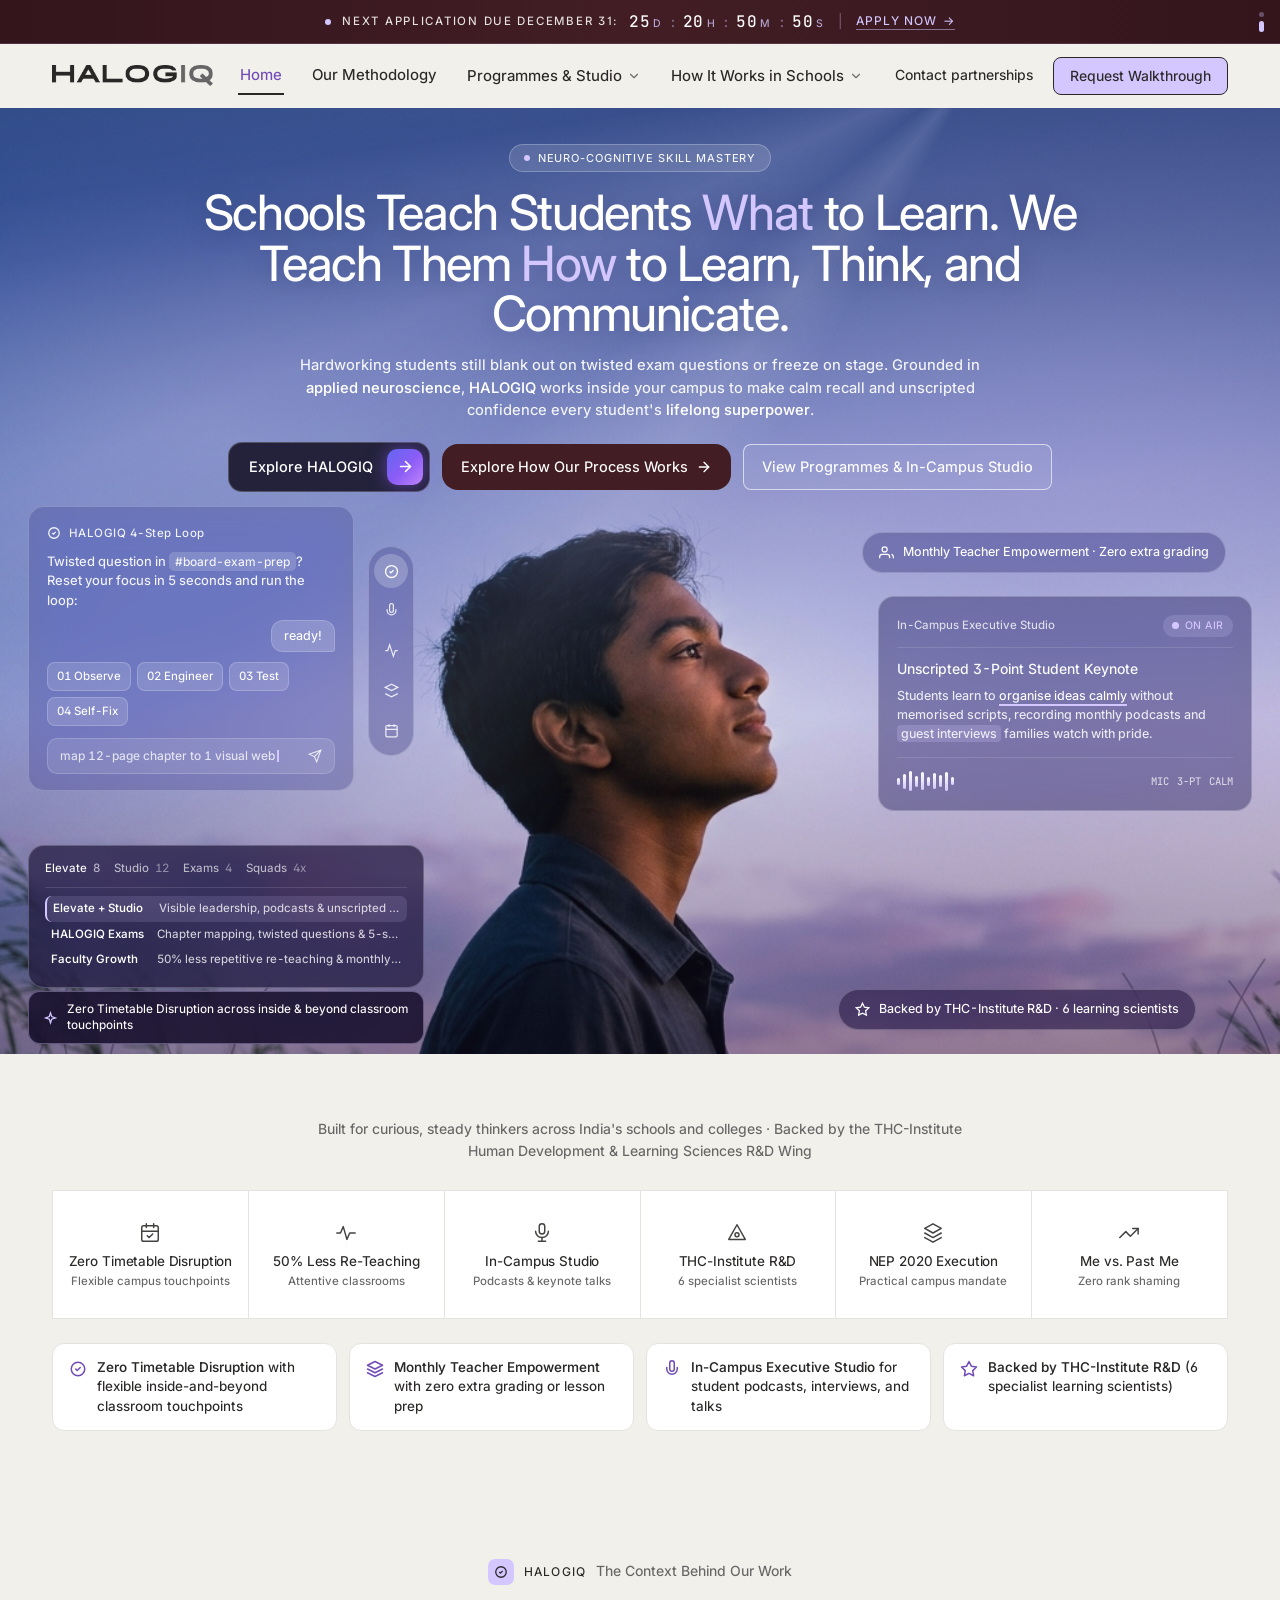
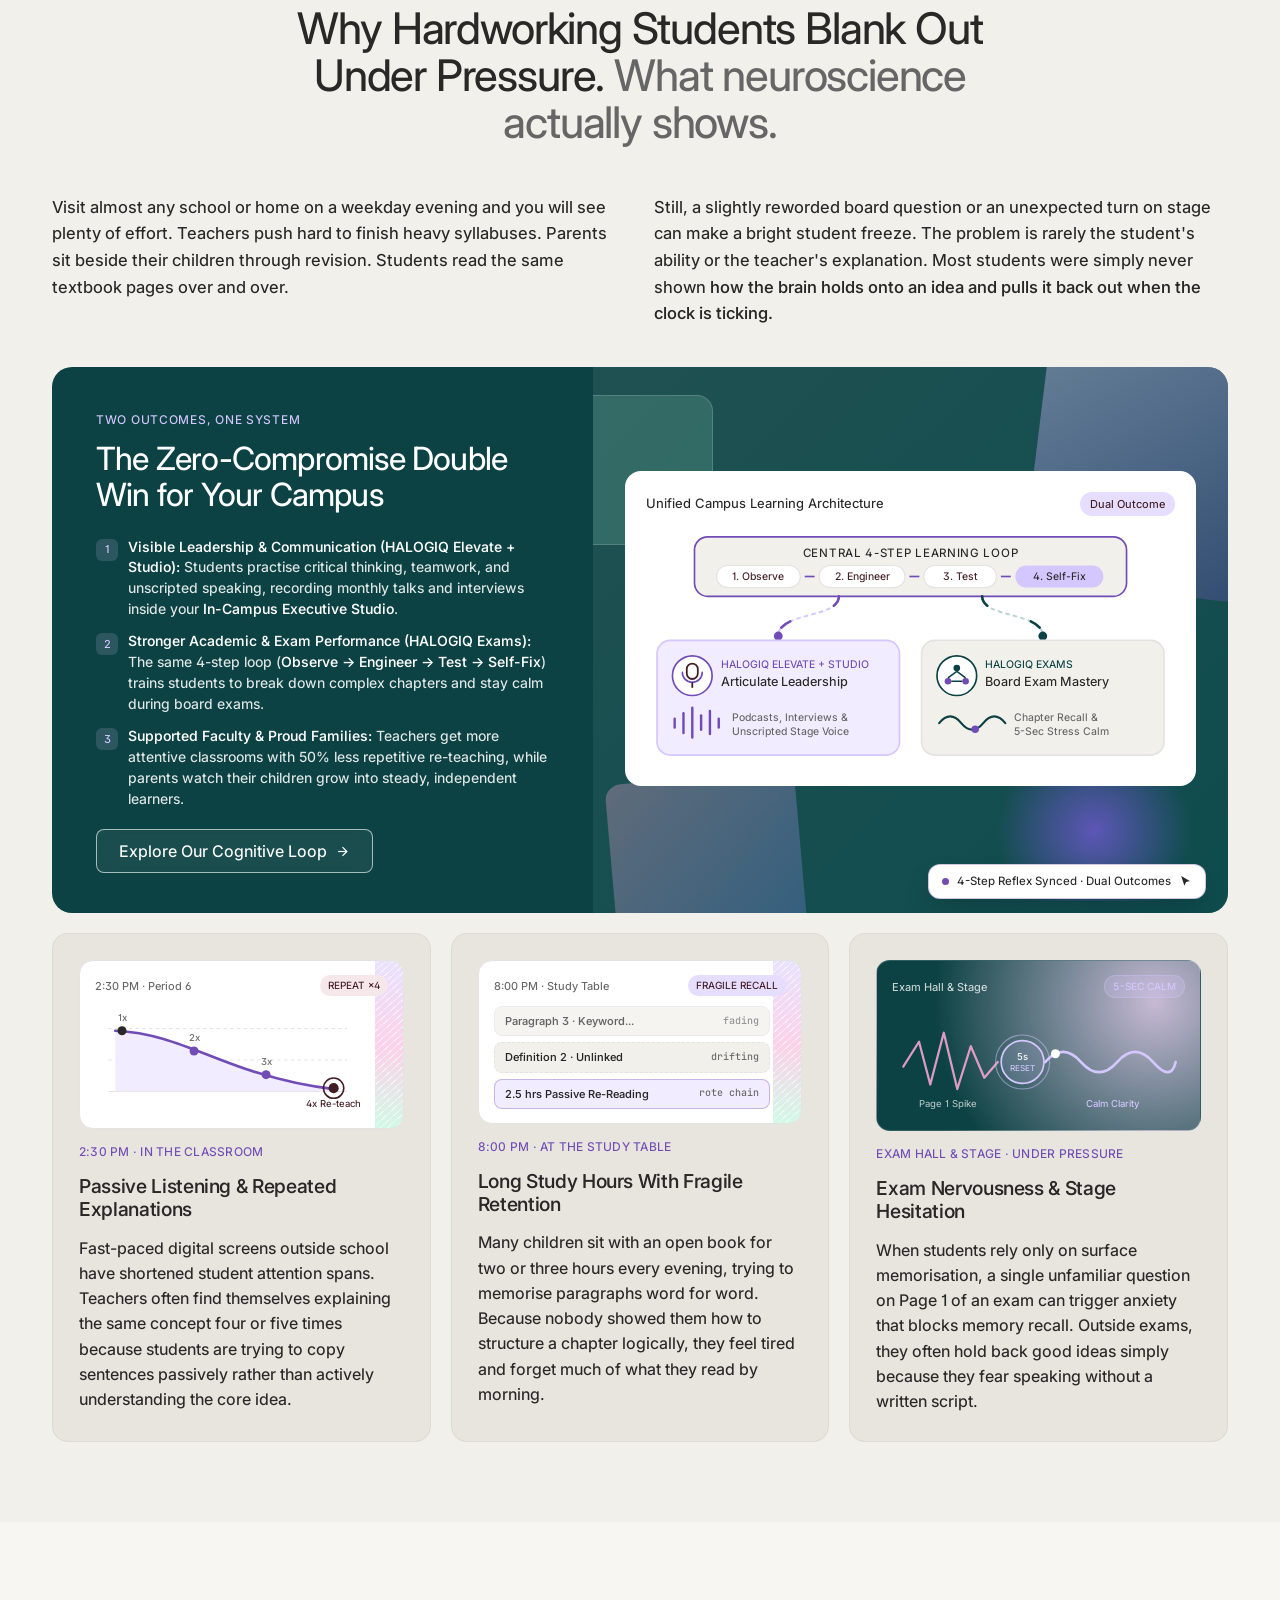
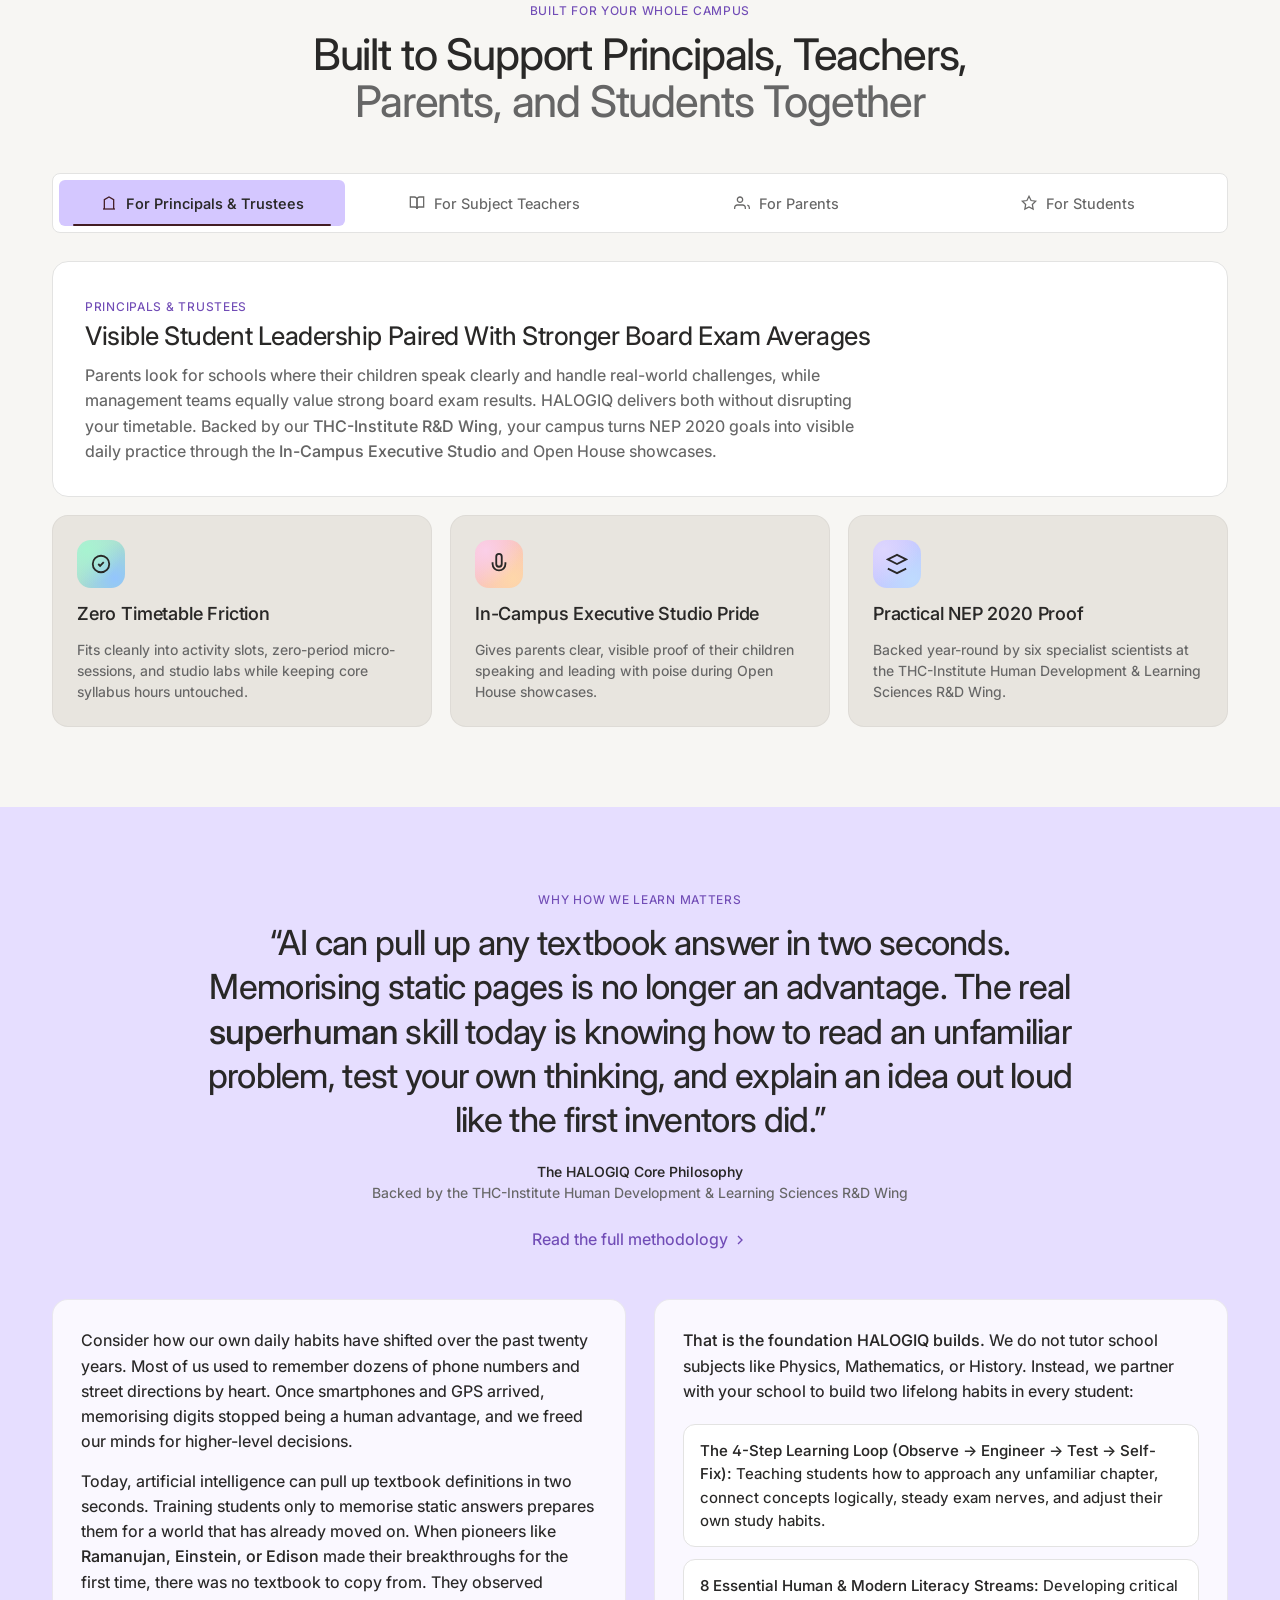
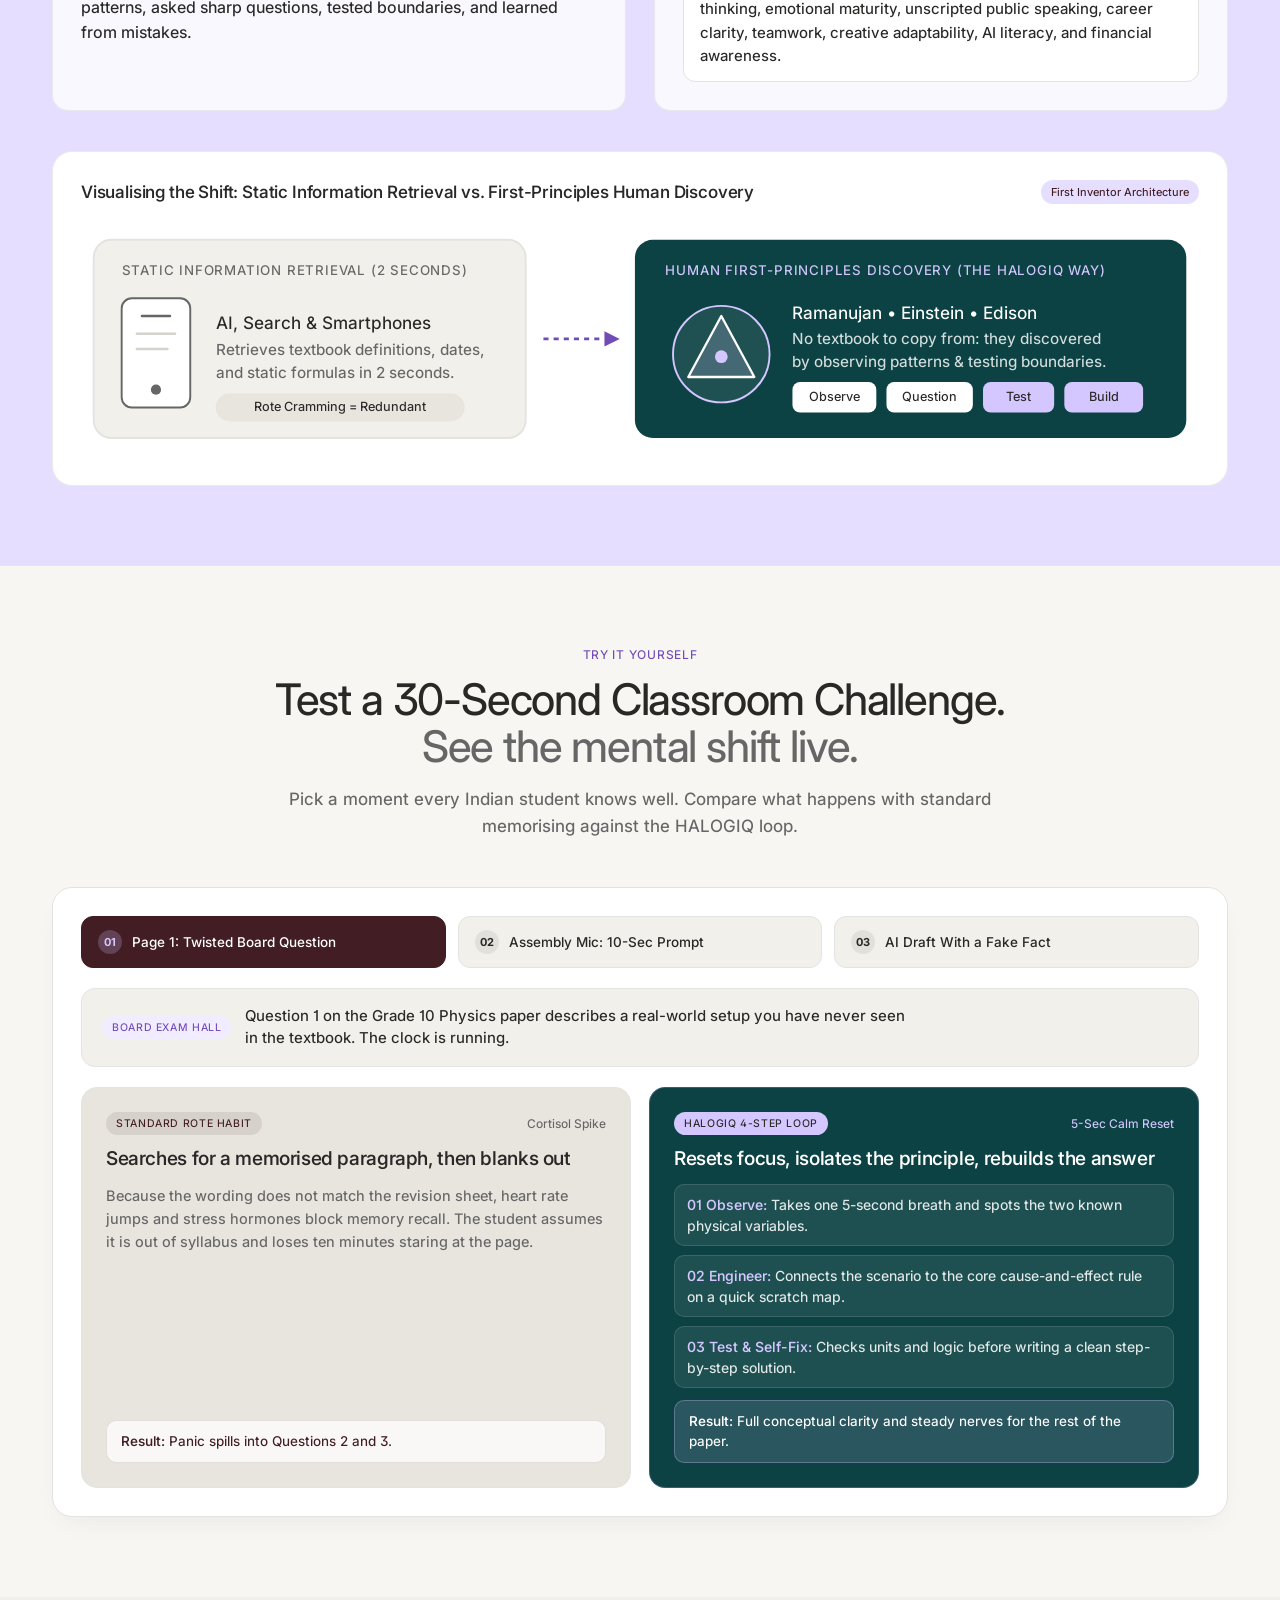
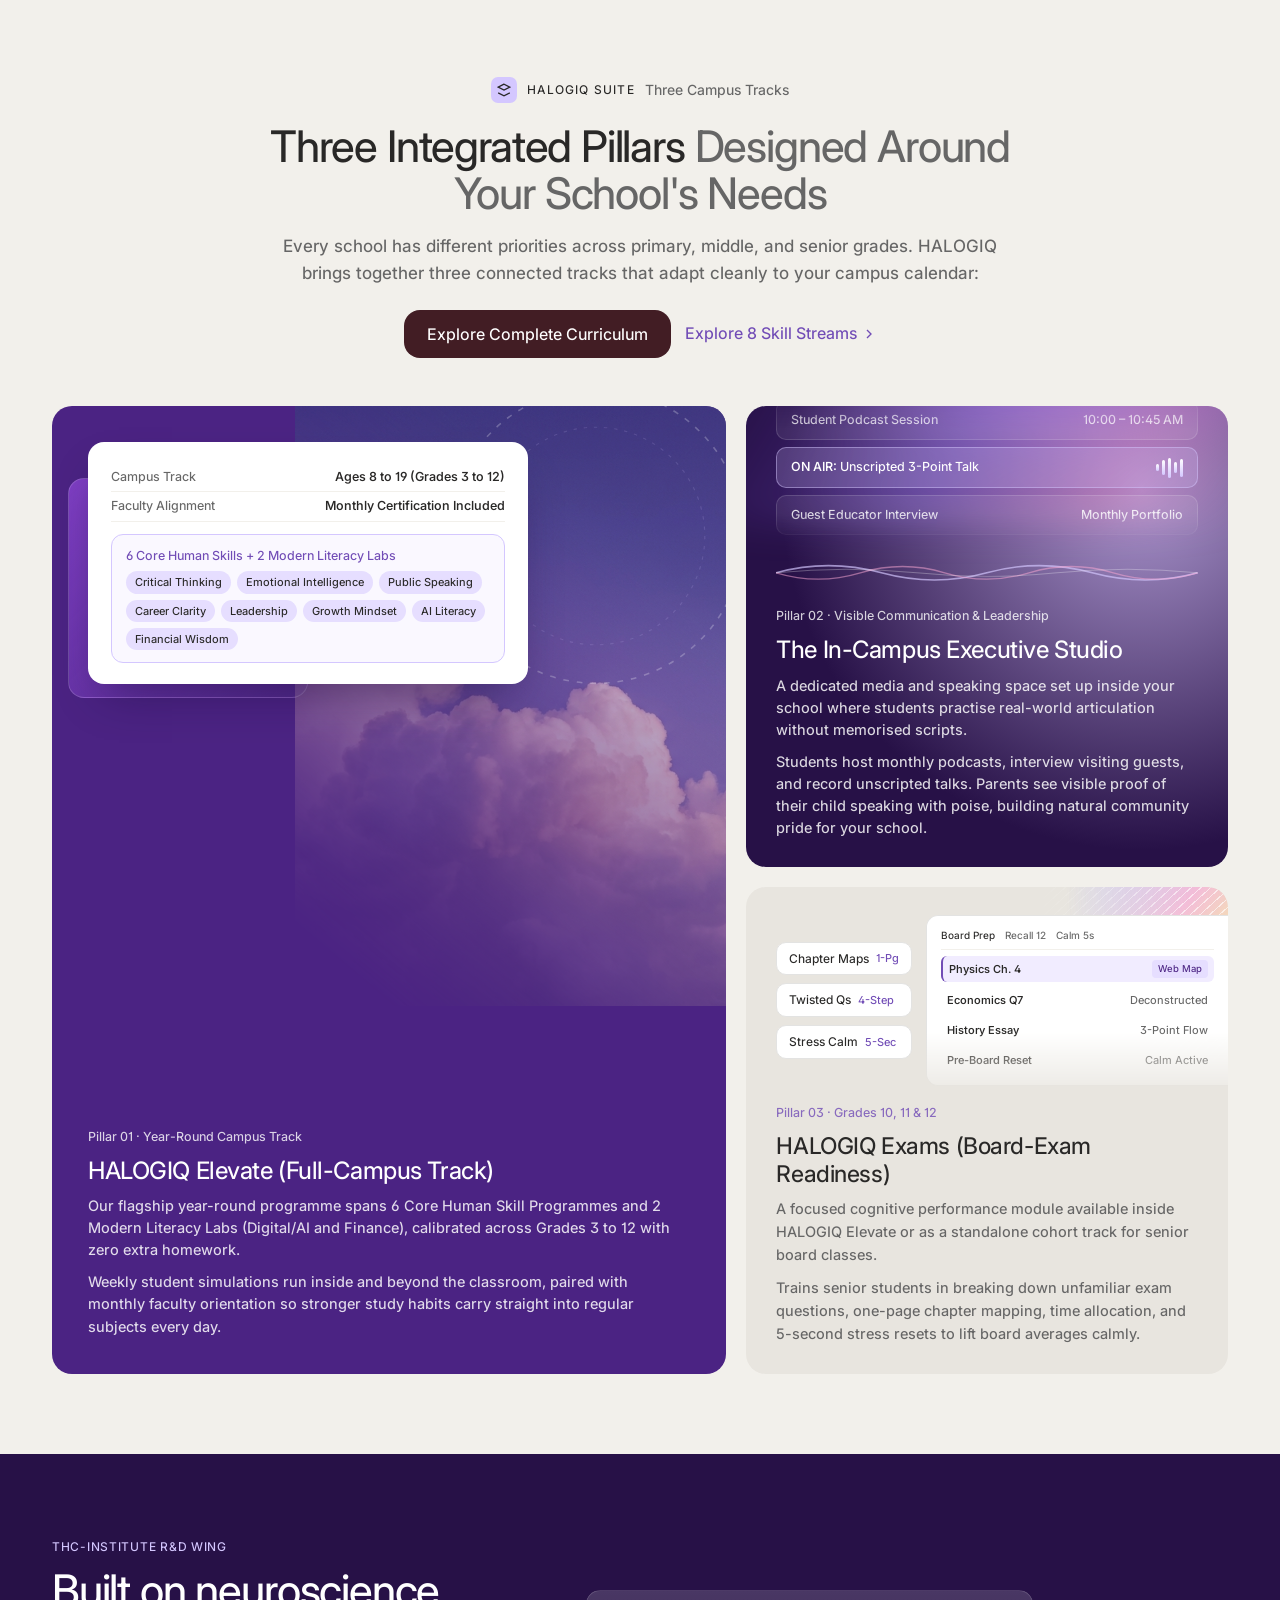
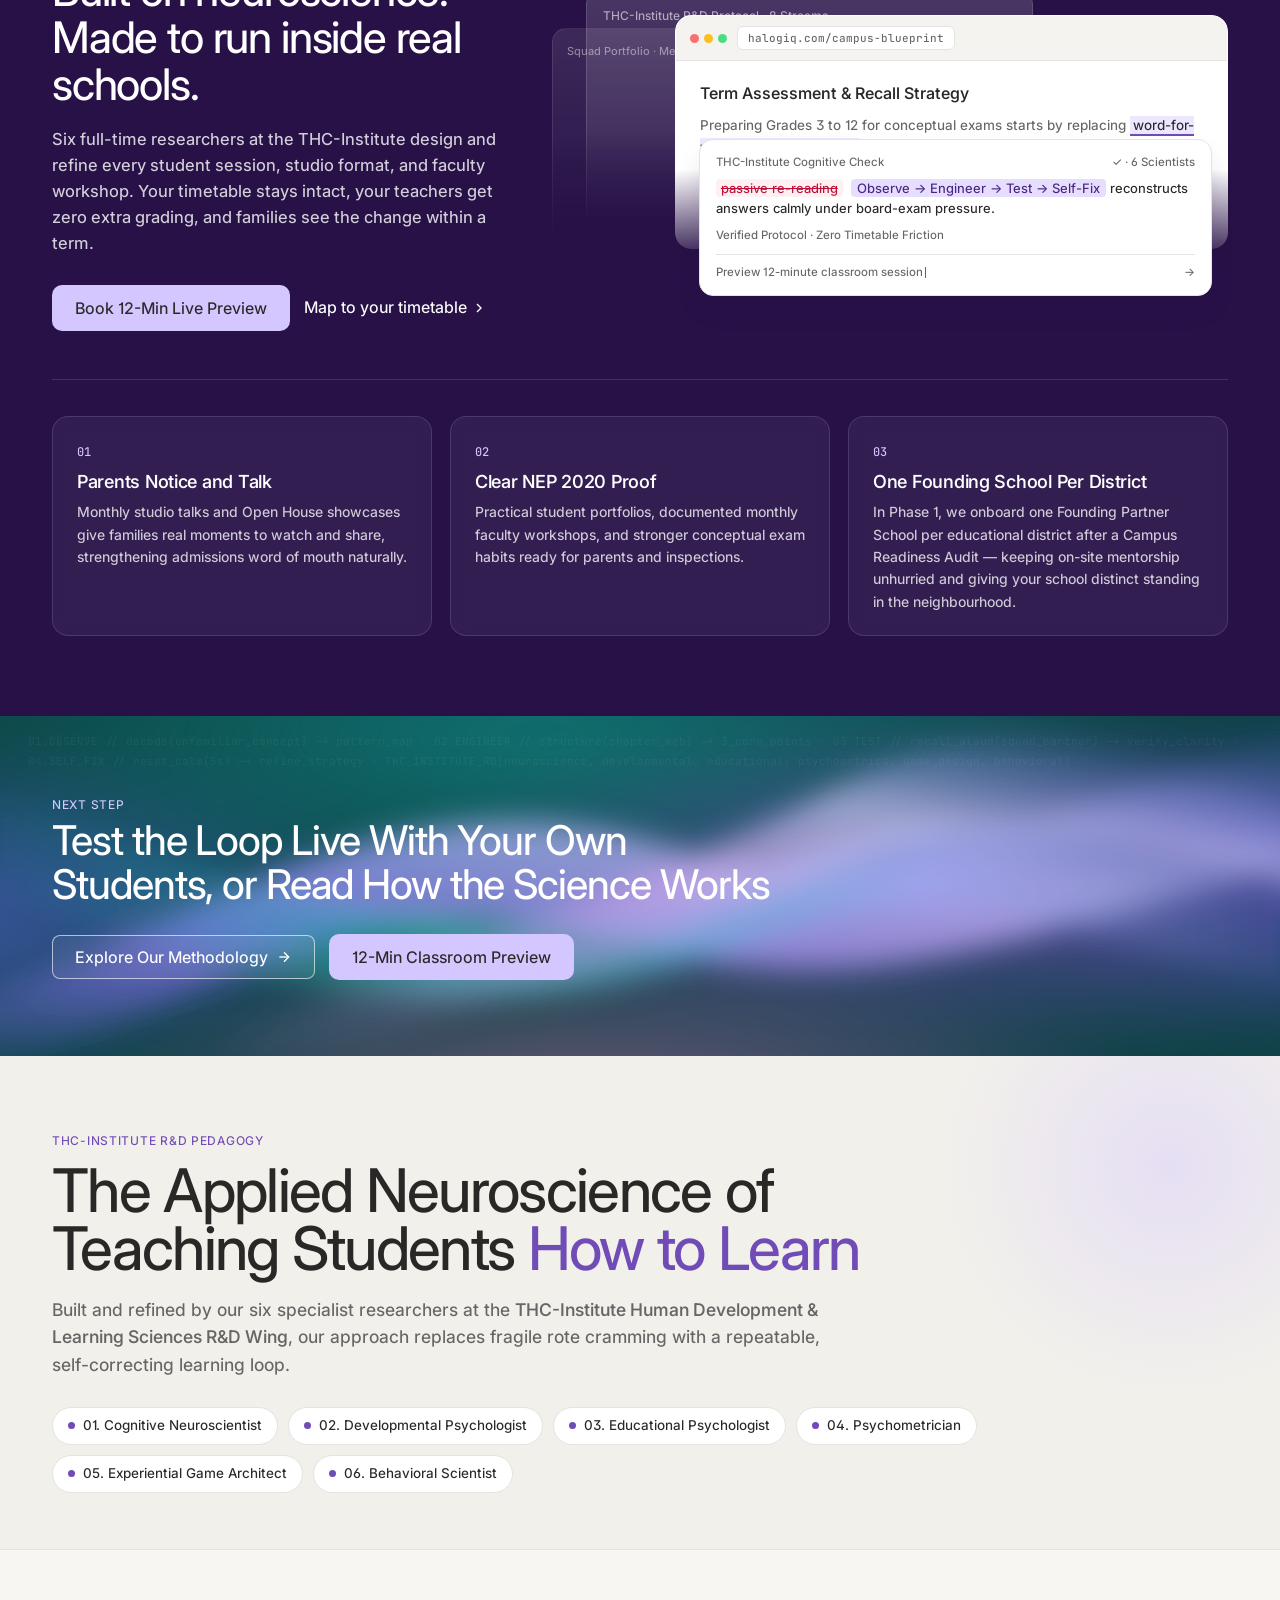
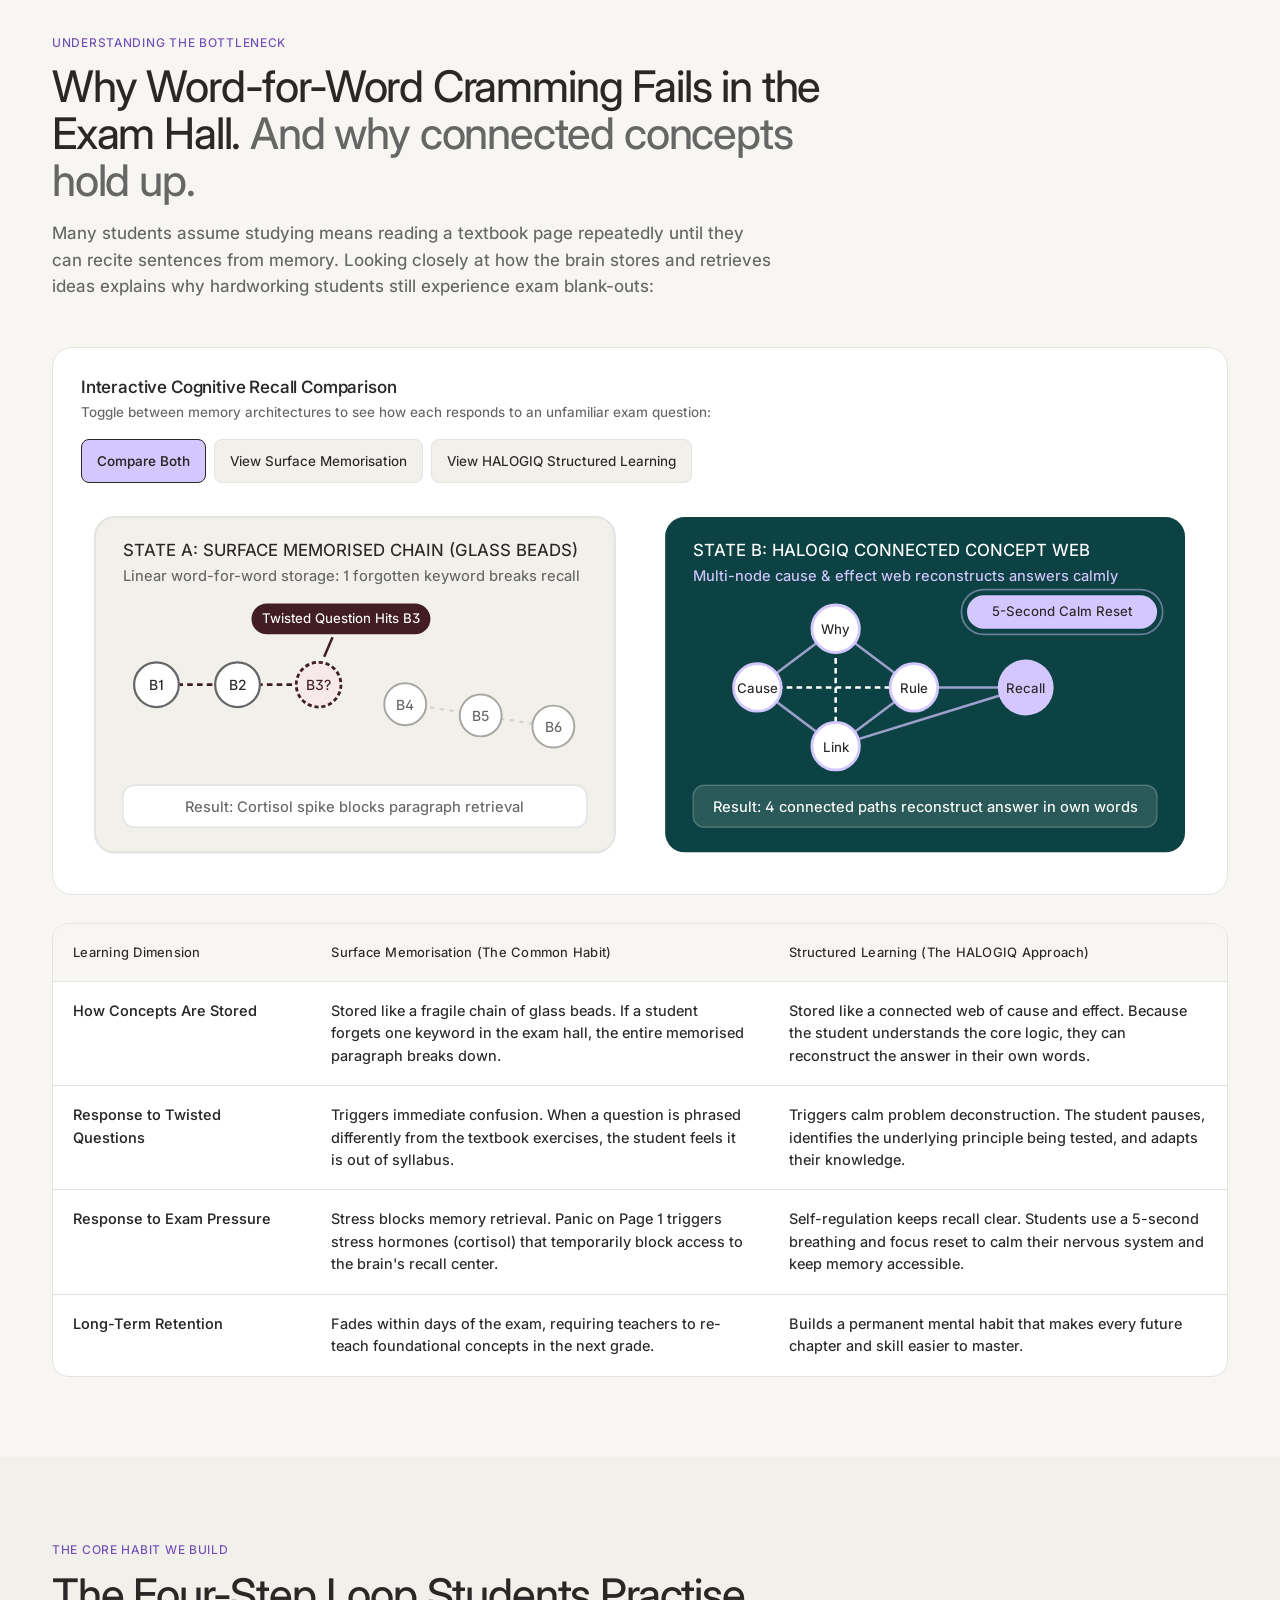
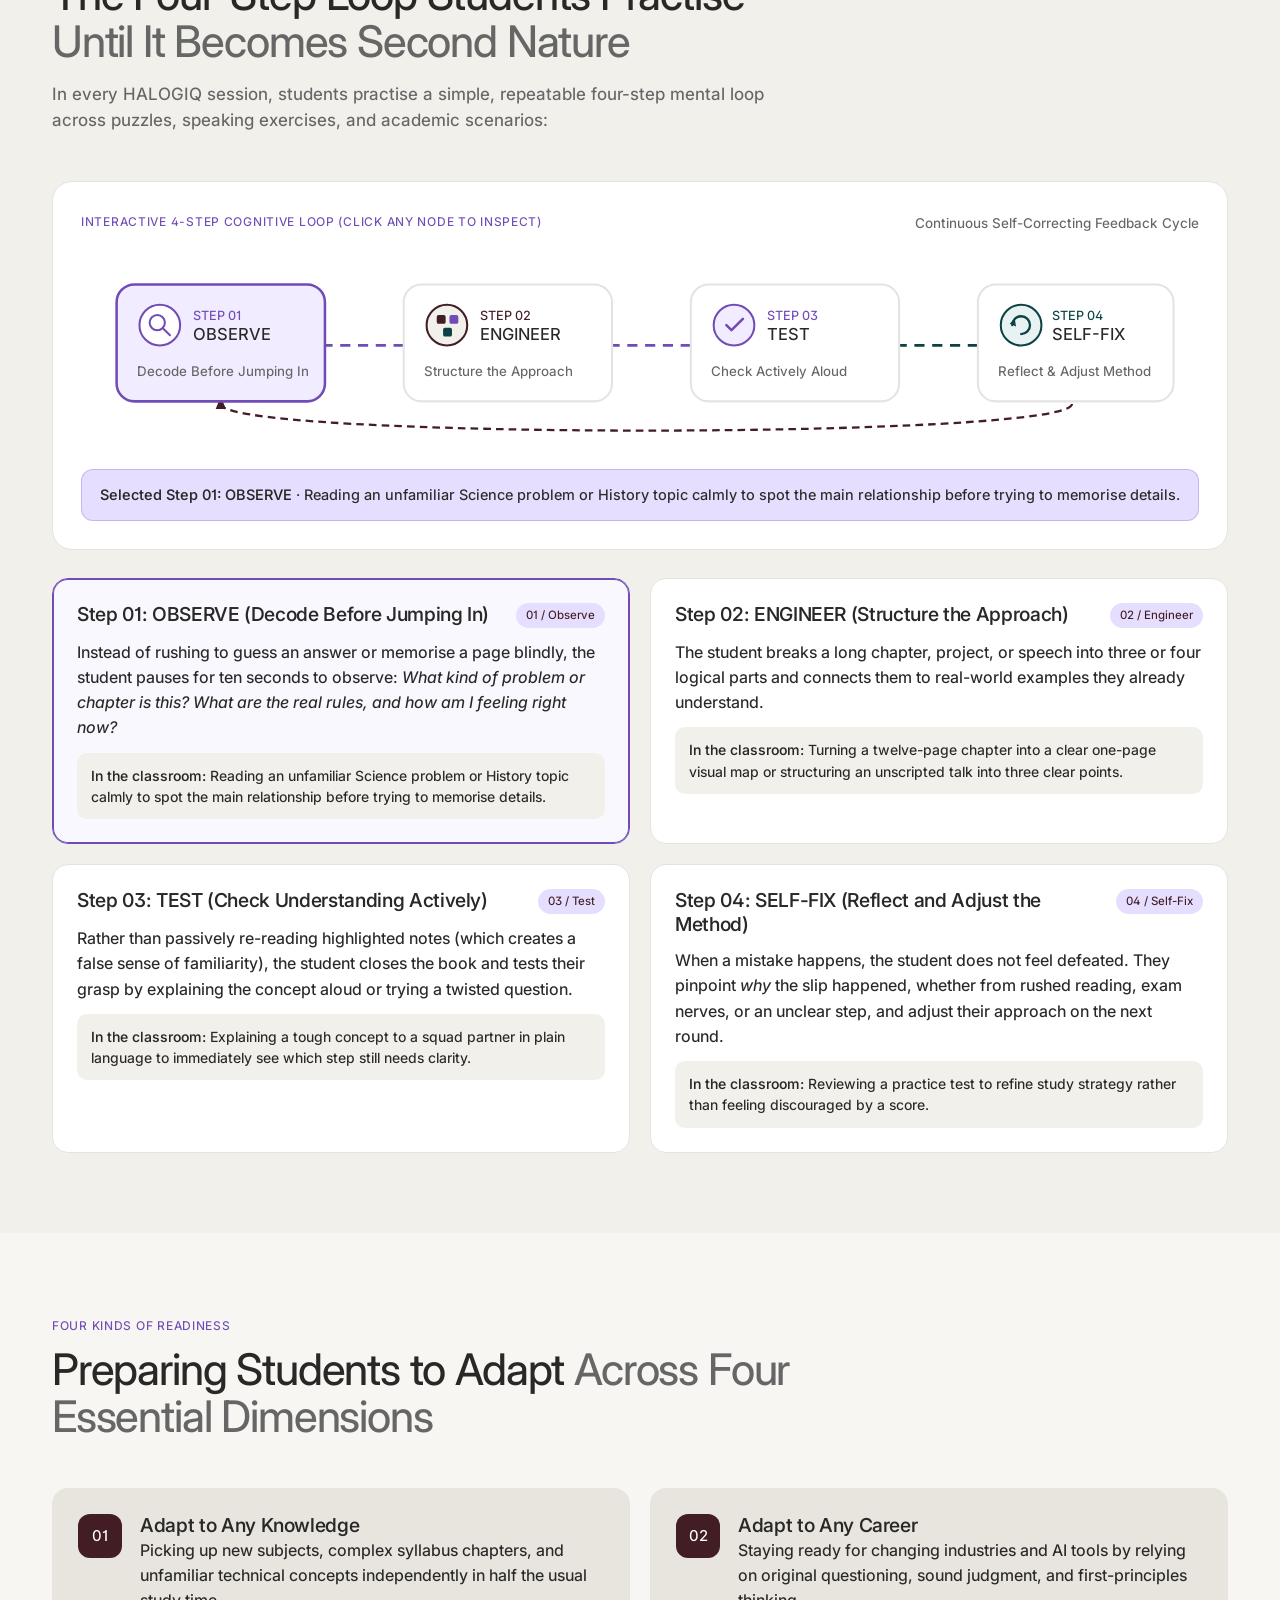
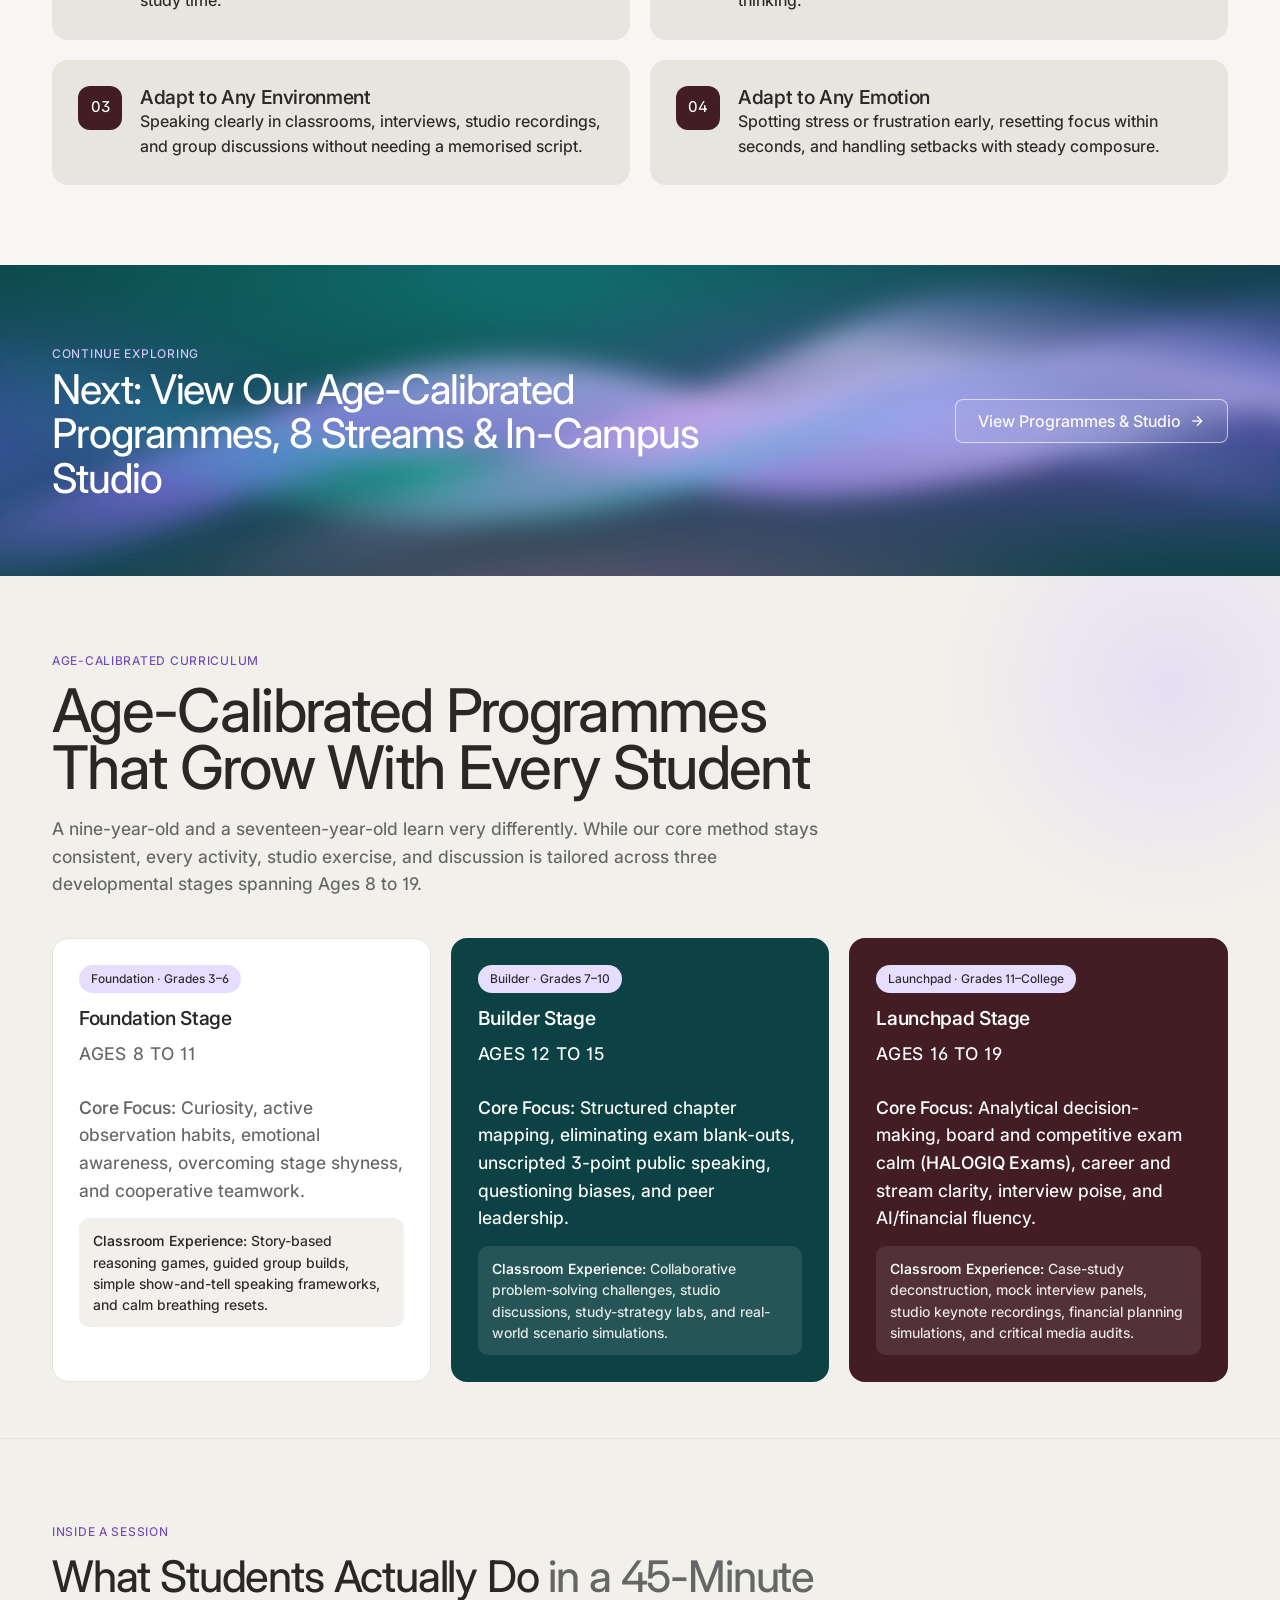
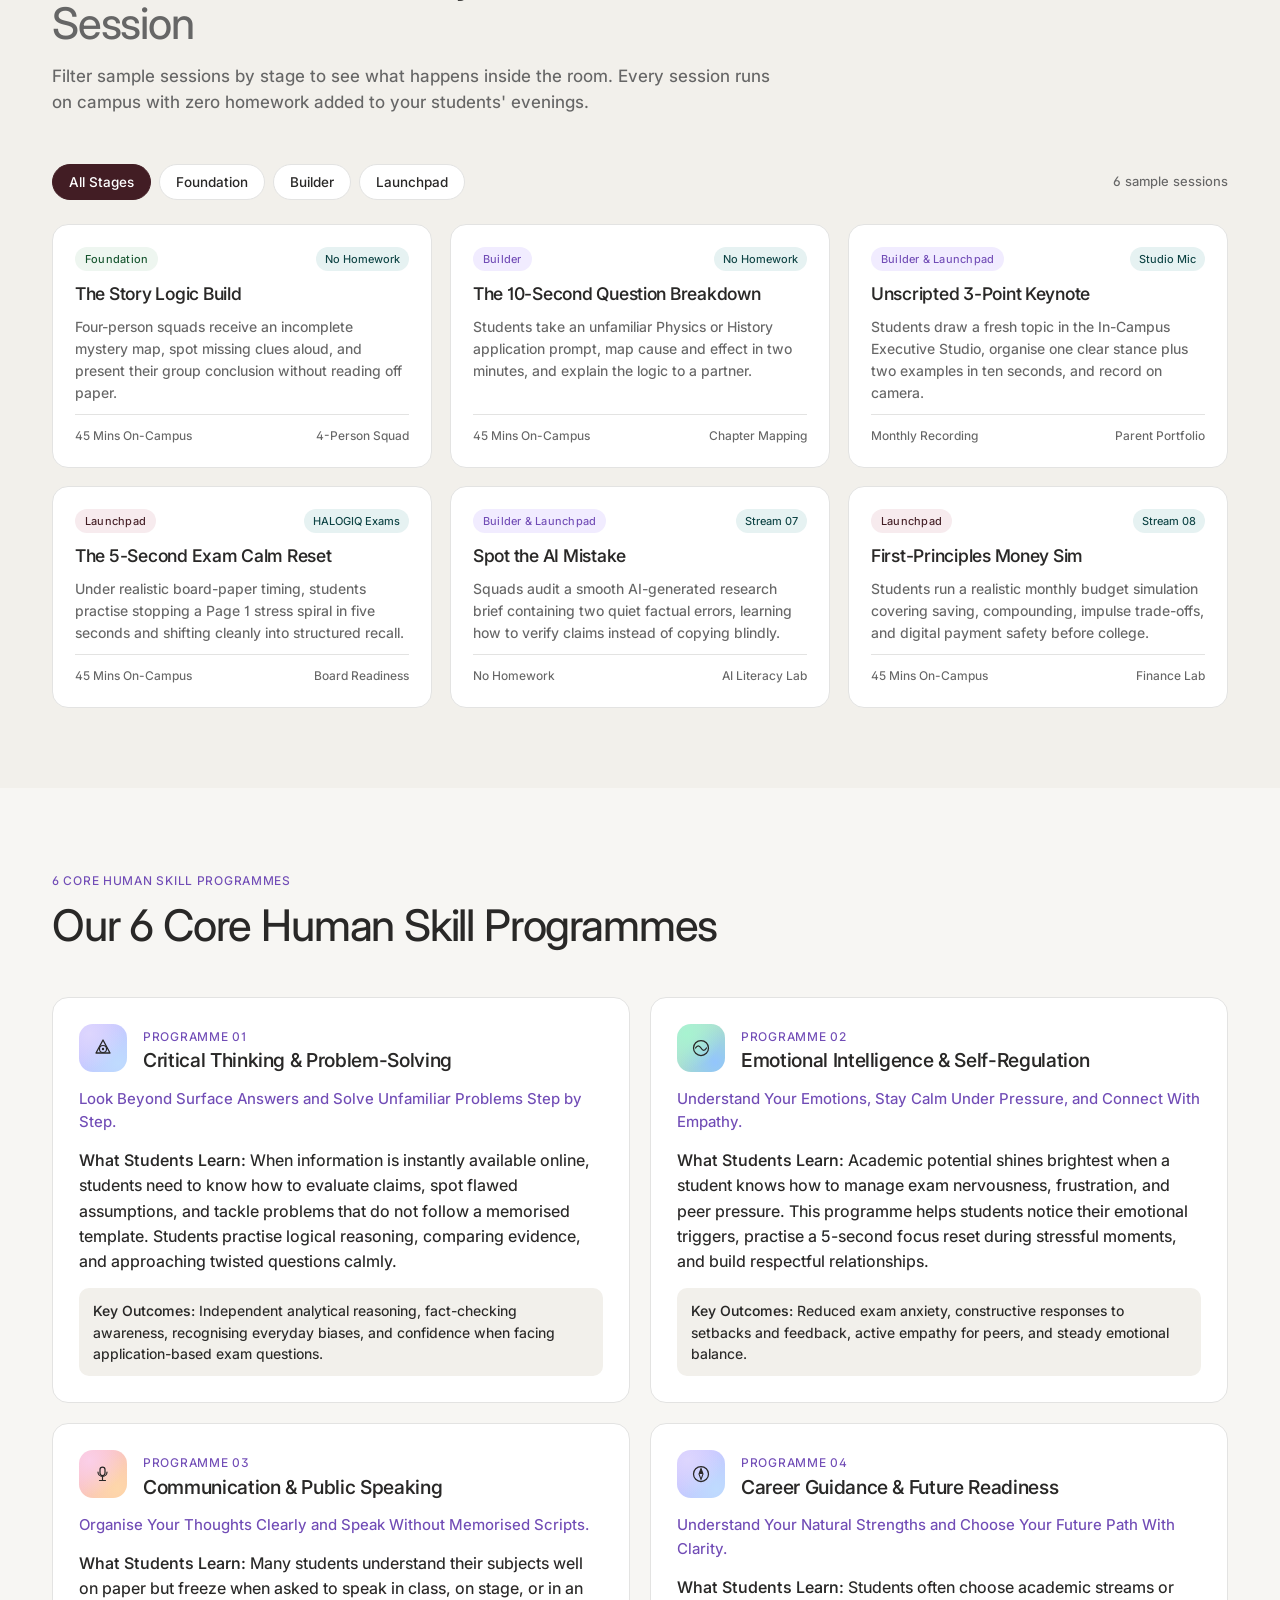
==== commit 1e06e1ff: "feat(ui): add responsive inline accordion for 3-tier blueprint on mobile and tablet" ====
--- a/index.html
+++ b/index.html
@@ -39,7 +39,7 @@
   </noscript>
 
   <link rel="icon" type="image/svg+xml" href="data:image/svg+xml,%3Csvg xmlns='http://www.w3.org/2000/svg' viewBox='0 0 128 128'%3E%3Crect width='128' height='128' rx='24' fill='%23421d24'/%3E%3Cpath d='M64 20C92 20 108 35 108 60C108 85 92 100 64 100C36 100 20 85 20 60C20 35 36 20 64 20ZM64 36C45 36 36 45 36 60C36 75 45 84 64 84C83 84 92 75 92 60C92 45 83 36 64 36Z' fill='%23d4c7ff' fill-rule='evenodd'/%3E%3Cpath d='M70 59L110 99L98 111L58 71Z' fill='%23ffffff'/%3E%3C/svg%3E" />
-  <link rel="stylesheet" href="styles.css?v=19" />
+  <link rel="stylesheet" href="styles.css?v=20" />
 
   <!-- Structured Data: EducationalOrganization, WebSite & Leadership FAQPage -->
   <script type="application/ld+json">
@@ -2638,24 +2638,30 @@
                 <span class="arch-live-dot" aria-hidden="true"></span>
                 <span>3-Tier Support Blueprint</span>
               </div>
-              <div class="arch-header-hint">Select a tier to inspect how it supports your campus</div>
+              <div class="arch-header-hint">
+                <span class="arch-hint-desktop">Select a tier to inspect how it supports your campus</span>
+                <span class="arch-hint-mobile">Tap any tier to expand details inline</span>
+              </div>
             </div>
 
             <!-- Main Two-Column Stage: Left Clean 3-Tier Stack + Right Focused Dossier -->
-            <div class="arch-stage-grid">
+            <div class="arch-stage-grid" id="archStageGrid">
 
               <!-- LEFT: Airy 3-Tier Stepped Selector (Zero Nested Sub-Chip Clutter) -->
               <div class="arch-pyramid-stage" role="tablist" aria-label="3-Tier Institutional Support Stack" aria-orientation="vertical">
 
                 <!-- TIER 3 (APEX): CAMPUS & STUDIO DELIVERY -->
                 <div class="arch-tier-card arch-tier-3" data-arch-tier="3">
-                  <button type="button" class="arch-tier-trigger" id="arch-tab-3" role="tab" aria-selected="false" aria-controls="archInspectorPanel" data-select-tier="3">
+                  <button type="button" class="arch-tier-trigger" id="arch-tab-3" role="tab" aria-selected="false" aria-expanded="false" aria-controls="archInspectorPanel" data-select-tier="3">
                     <div class="arch-tier-meta">
                       <div class="arch-tier-meta-left">
                         <span class="arch-tier-badge badge-tier-3">TIER 03 &middot; CAMPUS DELIVERY</span>
                         <span class="arch-tier-cadence">Weekly + Monthly</span>
                       </div>
                       <span class="arch-radio-ind" aria-hidden="true"></span>
+                      <span class="arch-chevron-ind" aria-hidden="true">
+                        <svg width="14" height="14" viewBox="0 0 24 24" fill="none" stroke="currentColor" stroke-width="2.4" stroke-linecap="round" stroke-linejoin="round"><polyline points="6 9 12 15 18 9"/></svg>
+                      </span>
                     </div>
                     <div class="arch-tier-main">
                       <div class="arch-tier-icon icon-tier-3" aria-hidden="true">
@@ -2667,6 +2673,7 @@
                       </div>
                     </div>
                   </button>
+                  <div class="arch-mobile-slot" data-arch-slot="3"></div>
                 </div>
 
                 <!-- CLEAN SINGLE-LINE UPWARD FLOW: TIER 2 -> TIER 3 -->
@@ -2680,13 +2687,16 @@
 
                 <!-- TIER 2 (MIDDLE): FACULTY EMPOWERMENT -->
                 <div class="arch-tier-card arch-tier-2" data-arch-tier="2">
-                  <button type="button" class="arch-tier-trigger" id="arch-tab-2" role="tab" aria-selected="false" aria-controls="archInspectorPanel" data-select-tier="2">
+                  <button type="button" class="arch-tier-trigger" id="arch-tab-2" role="tab" aria-selected="false" aria-expanded="false" aria-controls="archInspectorPanel" data-select-tier="2">
                     <div class="arch-tier-meta">
                       <div class="arch-tier-meta-left">
                         <span class="arch-tier-badge badge-tier-2">TIER 02 &middot; FACULTY EMPOWERMENT</span>
                         <span class="arch-tier-cadence">Monthly Cadence</span>
                       </div>
                       <span class="arch-radio-ind" aria-hidden="true"></span>
+                      <span class="arch-chevron-ind" aria-hidden="true">
+                        <svg width="14" height="14" viewBox="0 0 24 24" fill="none" stroke="currentColor" stroke-width="2.4" stroke-linecap="round" stroke-linejoin="round"><polyline points="6 9 12 15 18 9"/></svg>
+                      </span>
                     </div>
                     <div class="arch-tier-main">
                       <div class="arch-tier-icon icon-tier-2" aria-hidden="true">
@@ -2698,6 +2708,7 @@
                       </div>
                     </div>
                   </button>
+                  <div class="arch-mobile-slot" data-arch-slot="2"></div>
                 </div>
 
                 <!-- CLEAN SINGLE-LINE UPWARD FLOW: TIER 1 -> TIER 2 -->
@@ -2711,13 +2722,16 @@
 
                 <!-- TIER 1 (FOUNDATION BASE): SCIENTIFIC R&D CORE -->
                 <div class="arch-tier-card arch-tier-1 is-active" data-arch-tier="1">
-                  <button type="button" class="arch-tier-trigger" id="arch-tab-1" role="tab" aria-selected="true" aria-controls="archInspectorPanel" data-select-tier="1">
+                  <button type="button" class="arch-tier-trigger" id="arch-tab-1" role="tab" aria-selected="true" aria-expanded="true" aria-controls="archInspectorPanel" data-select-tier="1">
                     <div class="arch-tier-meta">
                       <div class="arch-tier-meta-left">
                         <span class="arch-tier-badge badge-tier-1">TIER 01 &middot; SCIENTIFIC R&amp;D CORE</span>
                         <span class="arch-tier-cadence">6 Specialist Scientists</span>
                       </div>
                       <span class="arch-radio-ind" aria-hidden="true"></span>
+                      <span class="arch-chevron-ind" aria-hidden="true">
+                        <svg width="14" height="14" viewBox="0 0 24 24" fill="none" stroke="currentColor" stroke-width="2.4" stroke-linecap="round" stroke-linejoin="round"><polyline points="6 9 12 15 18 9"/></svg>
+                      </span>
                     </div>
                     <div class="arch-tier-main">
                       <div class="arch-tier-icon icon-tier-1" aria-hidden="true">
@@ -2729,11 +2743,12 @@
                       </div>
                     </div>
                   </button>
+                  <div class="arch-mobile-slot" data-arch-slot="1"></div>
                 </div>
               </div>
 
               <!-- RIGHT: Focused Live Blueprint Dossier (Scoped Progressive Disclosure) -->
-              <aside class="arch-inspector-panel" id="archInspectorPanel" role="tabpanel" aria-labelledby="arch-tab-1" aria-live="polite">
+              <aside class="arch-inspector-panel" id="archInspectorPanel" role="tabpanel" aria-labelledby="arch-tab-1" aria-live="polite" data-pill-mode="overview">
                 <div class="arch-inspector-orb" aria-hidden="true"></div>
                 <div class="arch-inspector-inner">
                   <div class="arch-inspector-top">
@@ -3359,6 +3374,6 @@
     </div>
   </footer>
 
-  <script src="script.js?v=11" defer></script>
+  <script src="script.js?v=12" defer></script>
 </body>
 </html>
--- a/styles.css
+++ b/styles.css
@@ -5946,6 +5946,26 @@
   font-weight: var(--font-weight-w460);
 }
 
+.arch-hint-mobile {
+  display: none;
+}
+
+.arch-chevron-ind,
+.arch-mobile-slot {
+  display: none;
+}
+
+@keyframes archAccordionReveal {
+  from {
+    opacity: 0;
+    transform: translateY(-6px);
+  }
+  to {
+    opacity: 1;
+    transform: translateY(0);
+  }
+}
+
 .arch-stage-grid {
   display: grid;
   grid-template-columns: minmax(0, 1.02fr) minmax(0, 1.08fr);
@@ -6627,11 +6647,100 @@
   .arch-stage-grid {
     grid-template-columns: minmax(0, 1fr);
   }
-  .arch-tier-3 {
-    max-width: 94%;
-  }
-  .arch-tier-2 {
-    max-width: 97%;
+  .arch-stage-grid {
+    gap: 0;
+  }
+  .arch-hint-desktop {
+    display: none;
+  }
+  .arch-hint-mobile {
+    display: inline;
+  }
+  .arch-tier-3,
+  .arch-tier-2,
+  .arch-tier-1 {
+    max-width: 100%;
+  }
+  .arch-tier-card {
+    overflow: clip;
+  }
+  .arch-tier-card:hover {
+    transform: none;
+  }
+  .arch-tier-card.is-active .arch-tier-trigger {
+    border-radius: 14px 14px 0 0;
+  }
+  .arch-radio-ind {
+    display: none;
+  }
+  .arch-chevron-ind {
+    display: inline-flex;
+    align-items: center;
+    justify-content: center;
+    width: 28px;
+    height: 28px;
+    border-radius: 50%;
+    border: 1px solid rgba(255, 255, 255, 0.22);
+    background-color: rgba(255, 255, 255, 0.05);
+    color: rgba(255, 255, 255, 0.8);
+    flex-shrink: 0;
+    transition: transform 0.26s var(--ease-editorial), background-color 0.22s ease, border-color 0.22s ease, color 0.22s ease, box-shadow 0.24s ease;
+  }
+  .arch-tier-card.is-active .arch-chevron-ind {
+    transform: rotate(180deg);
+  }
+  .arch-tier-3.is-active .arch-chevron-ind {
+    background-color: rgba(240, 171, 252, 0.18);
+    border-color: rgba(240, 171, 252, 0.65);
+    color: #f5d0fe;
+    box-shadow: 0 0 12px rgba(240, 171, 252, 0.35);
+  }
+  .arch-tier-2.is-active .arch-chevron-ind {
+    background-color: rgba(196, 181, 253, 0.2);
+    border-color: rgba(196, 181, 253, 0.68);
+    color: #ddd6fe;
+    box-shadow: 0 0 12px rgba(196, 181, 253, 0.38);
+  }
+  .arch-tier-1.is-active .arch-chevron-ind {
+    background-color: rgba(94, 234, 212, 0.18);
+    border-color: rgba(94, 234, 212, 0.65);
+    color: #99f6e4;
+    box-shadow: 0 0 12px rgba(94, 234, 212, 0.35);
+  }
+  .arch-mobile-slot {
+    display: none;
+  }
+  .arch-mobile-slot.is-open {
+    display: block;
+  }
+  .arch-mobile-slot .arch-inspector-panel {
+    border: none;
+    border-top: 1px solid rgba(255, 255, 255, 0.12);
+    border-radius: 0 0 14px 14px;
+    min-height: 0;
+    padding: 20px;
+    background: linear-gradient(180deg, rgba(11, 7, 22, 0.72) 0%, rgba(16, 10, 30, 0.9) 100%);
+  }
+  .arch-inspector-panel.is-mobile-collapsed {
+    display: none;
+  }
+  .arch-mobile-slot .arch-inspector-head {
+    min-height: 0;
+  }
+  .arch-mobile-slot .arch-sub-bar {
+    order: -1;
+    padding-top: 0;
+    padding-bottom: 14px;
+    border-top: none;
+  }
+  .arch-mobile-slot .arch-inspector-panel[data-pill-mode="overview"] .arch-inspector-top {
+    display: none;
+  }
+  .arch-mobile-slot .arch-inspector-metrics {
+    margin-top: 4px;
+  }
+  .arch-mobile-slot.is-open .arch-inspector-panel.arch-accordion-enter .arch-inspector-inner {
+    animation: archAccordionReveal 0.24s var(--ease-editorial) both;
   }
   .session-catalog-grid {
     grid-template-columns: repeat(2, minmax(0, 1fr));
@@ -7179,7 +7288,10 @@
     padding: 18px;
   }
   .arch-pyramid-stage {
-    padding: 14px 12px;
+    background: transparent;
+    border: none;
+    border-radius: 0;
+    padding: 0;
   }
   .arch-tier-3,
   .arch-tier-2,
@@ -7198,12 +7310,15 @@
     max-width: 94%;
     white-space: nowrap;
   }
-  .arch-inspector-panel {
-    padding: 20px;
-    min-height: 620px;
+  .arch-mobile-slot .arch-inspector-panel {
+    padding: 16px;
+    min-height: 0;
+  }
+  .arch-mobile-slot .arch-inspector-inner {
+    gap: 14px;
   }
   .arch-inspector-head {
-    min-height: 114px;
+    min-height: 0;
   }
   .arch-inspector-title {
     font-size: 19.5px;
@@ -7501,8 +7616,8 @@
   #tierArchitectureWidget.architecture-visual-card.arch-dark-blueprint {
     padding: 14px;
   }
-  .arch-pyramid-stage {
-    padding: 10px;
+  .arch-tier-trigger {
+    padding: 14px;
   }
   .arch-conduit-pill {
     white-space: normal;
@@ -7522,8 +7637,8 @@
     font-size: 11.5px;
     padding: 5px 10px;
   }
-  .arch-inspector-panel {
-    padding: 18px 16px;
+  .arch-mobile-slot .arch-inspector-panel {
+    padding: 16px 14px;
   }
 }
 
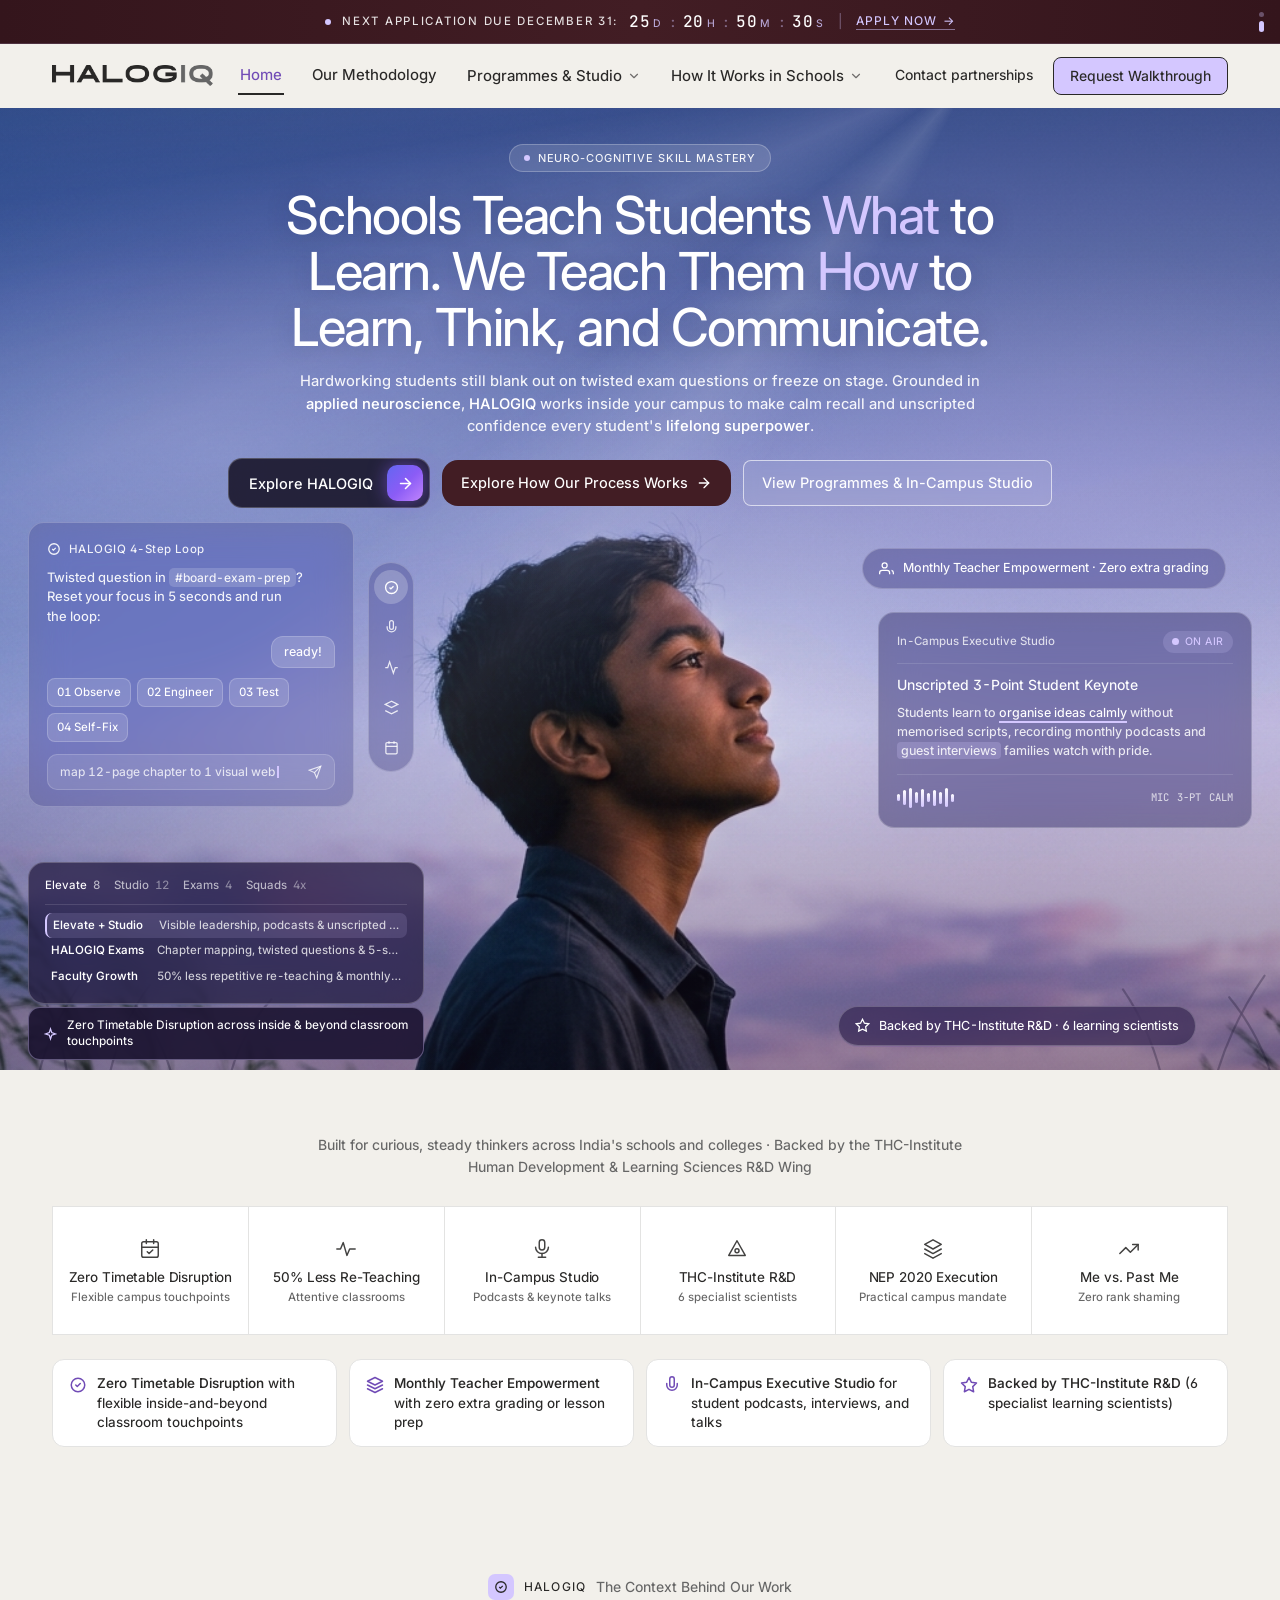
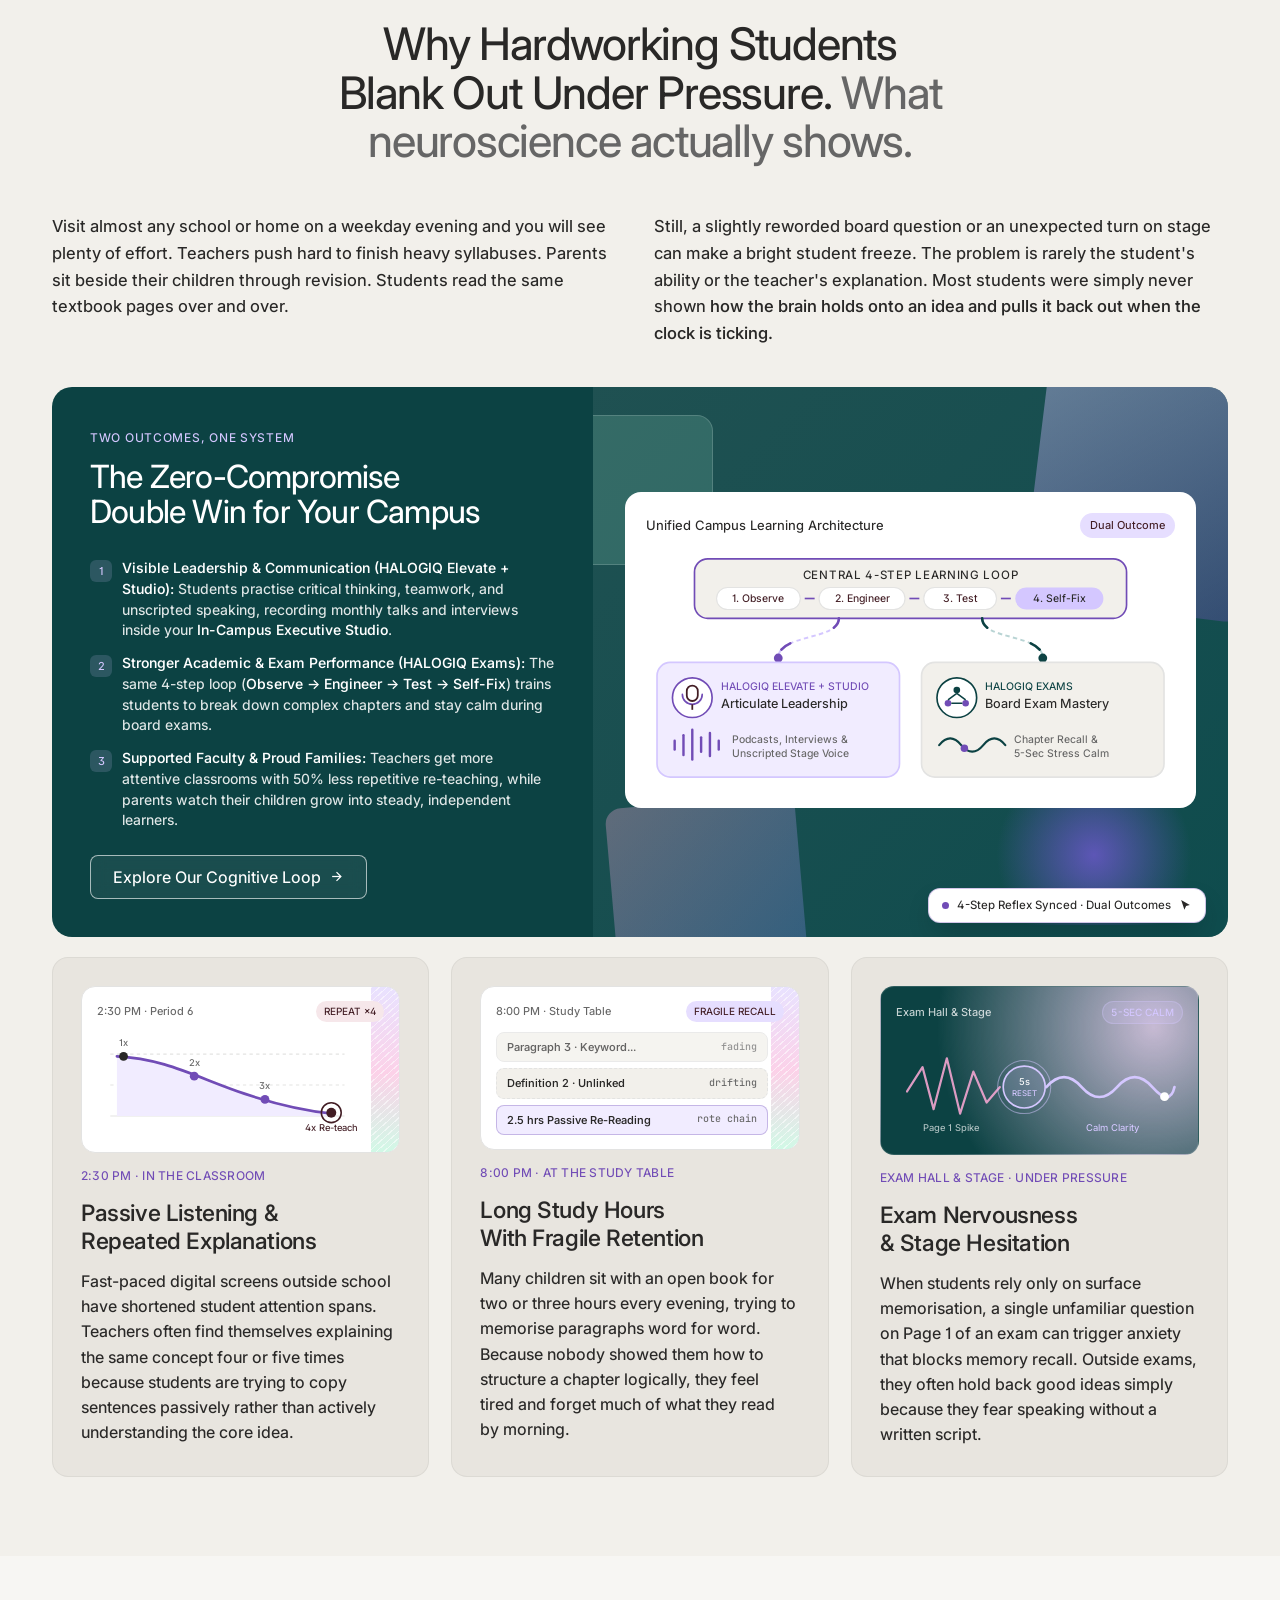
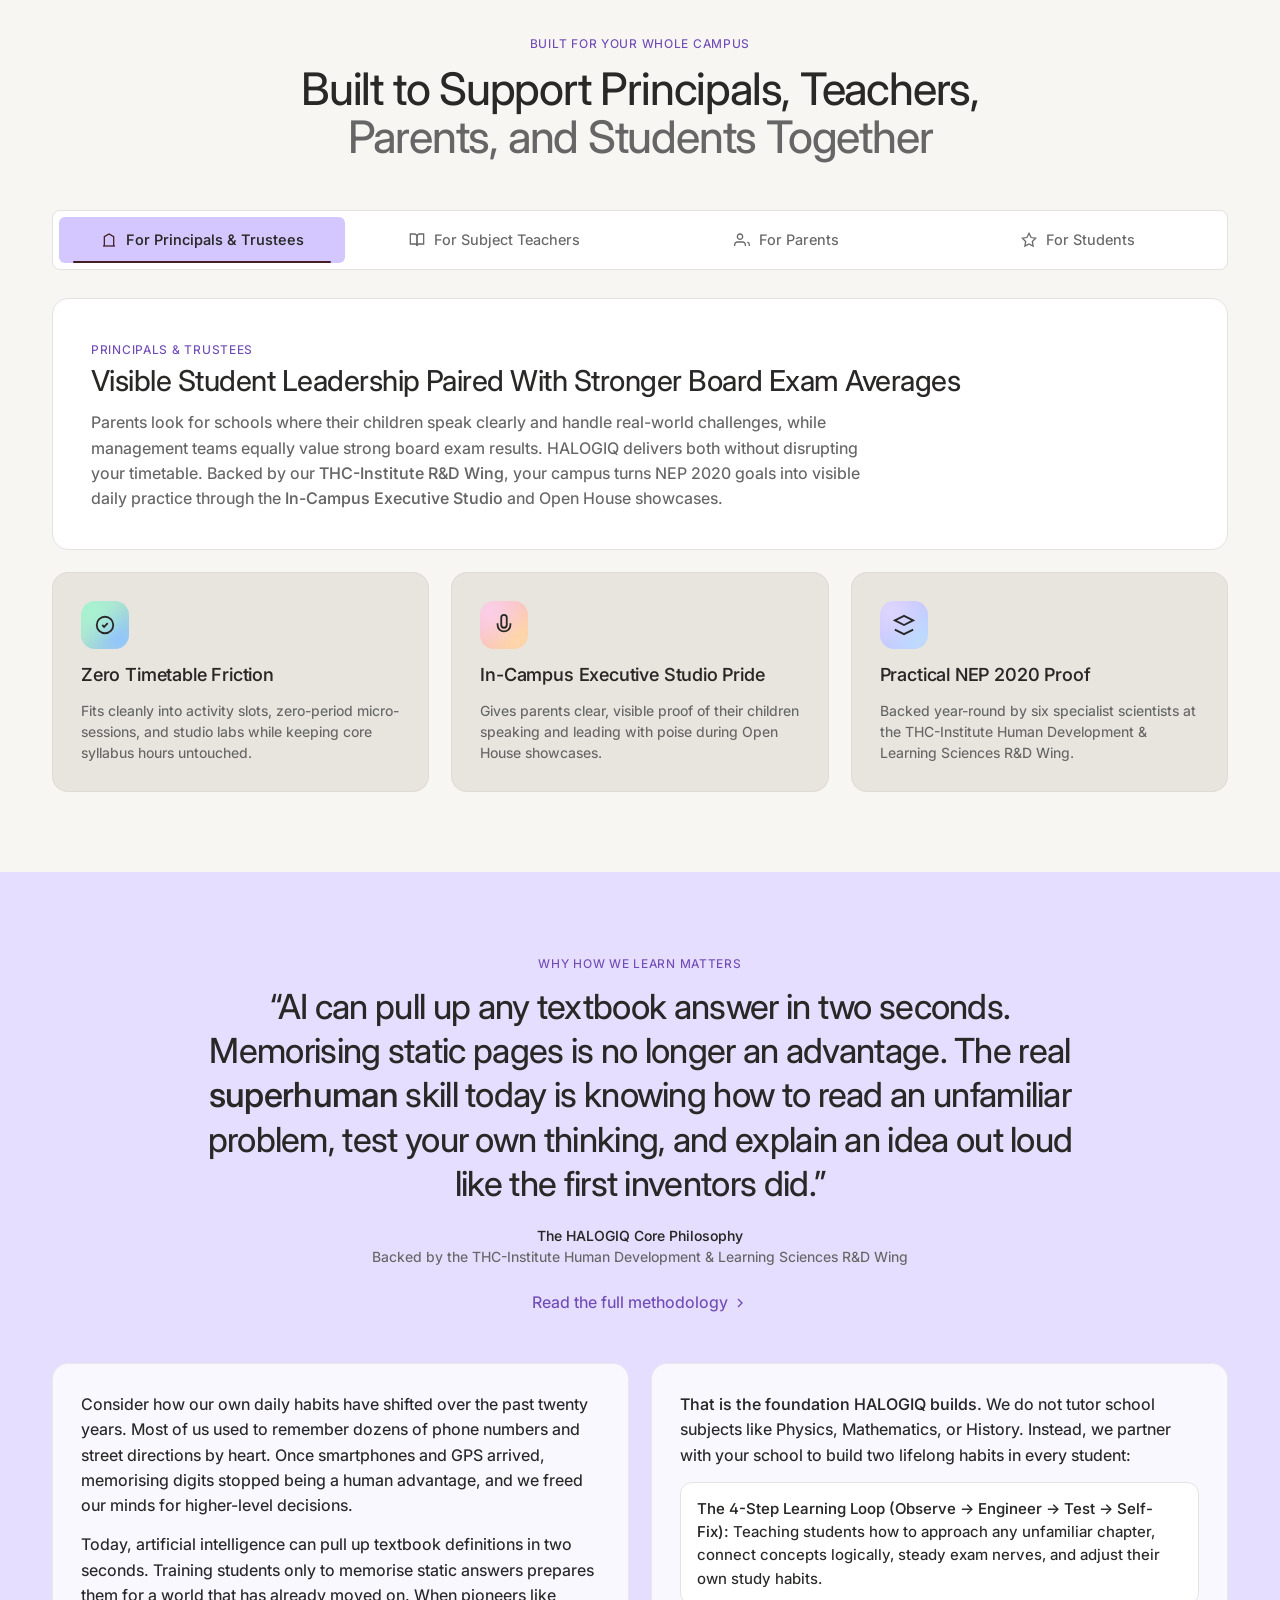
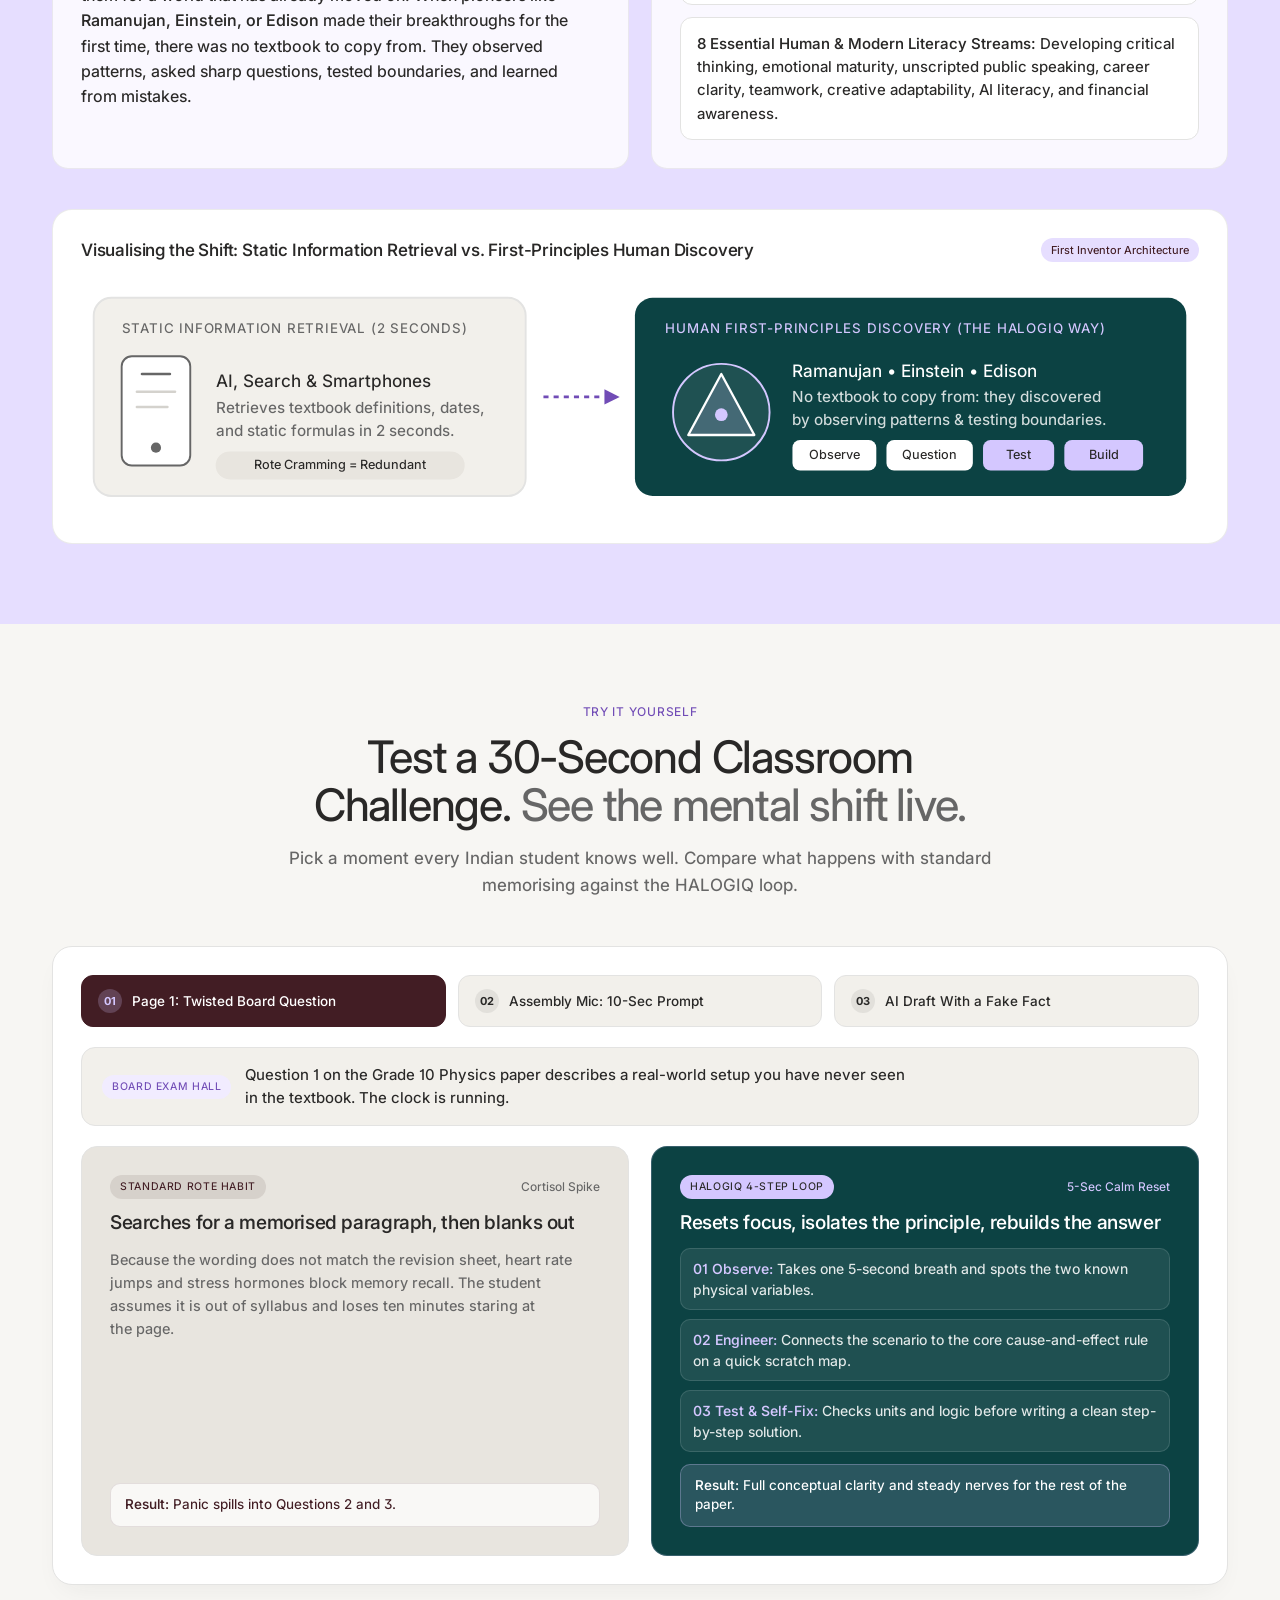
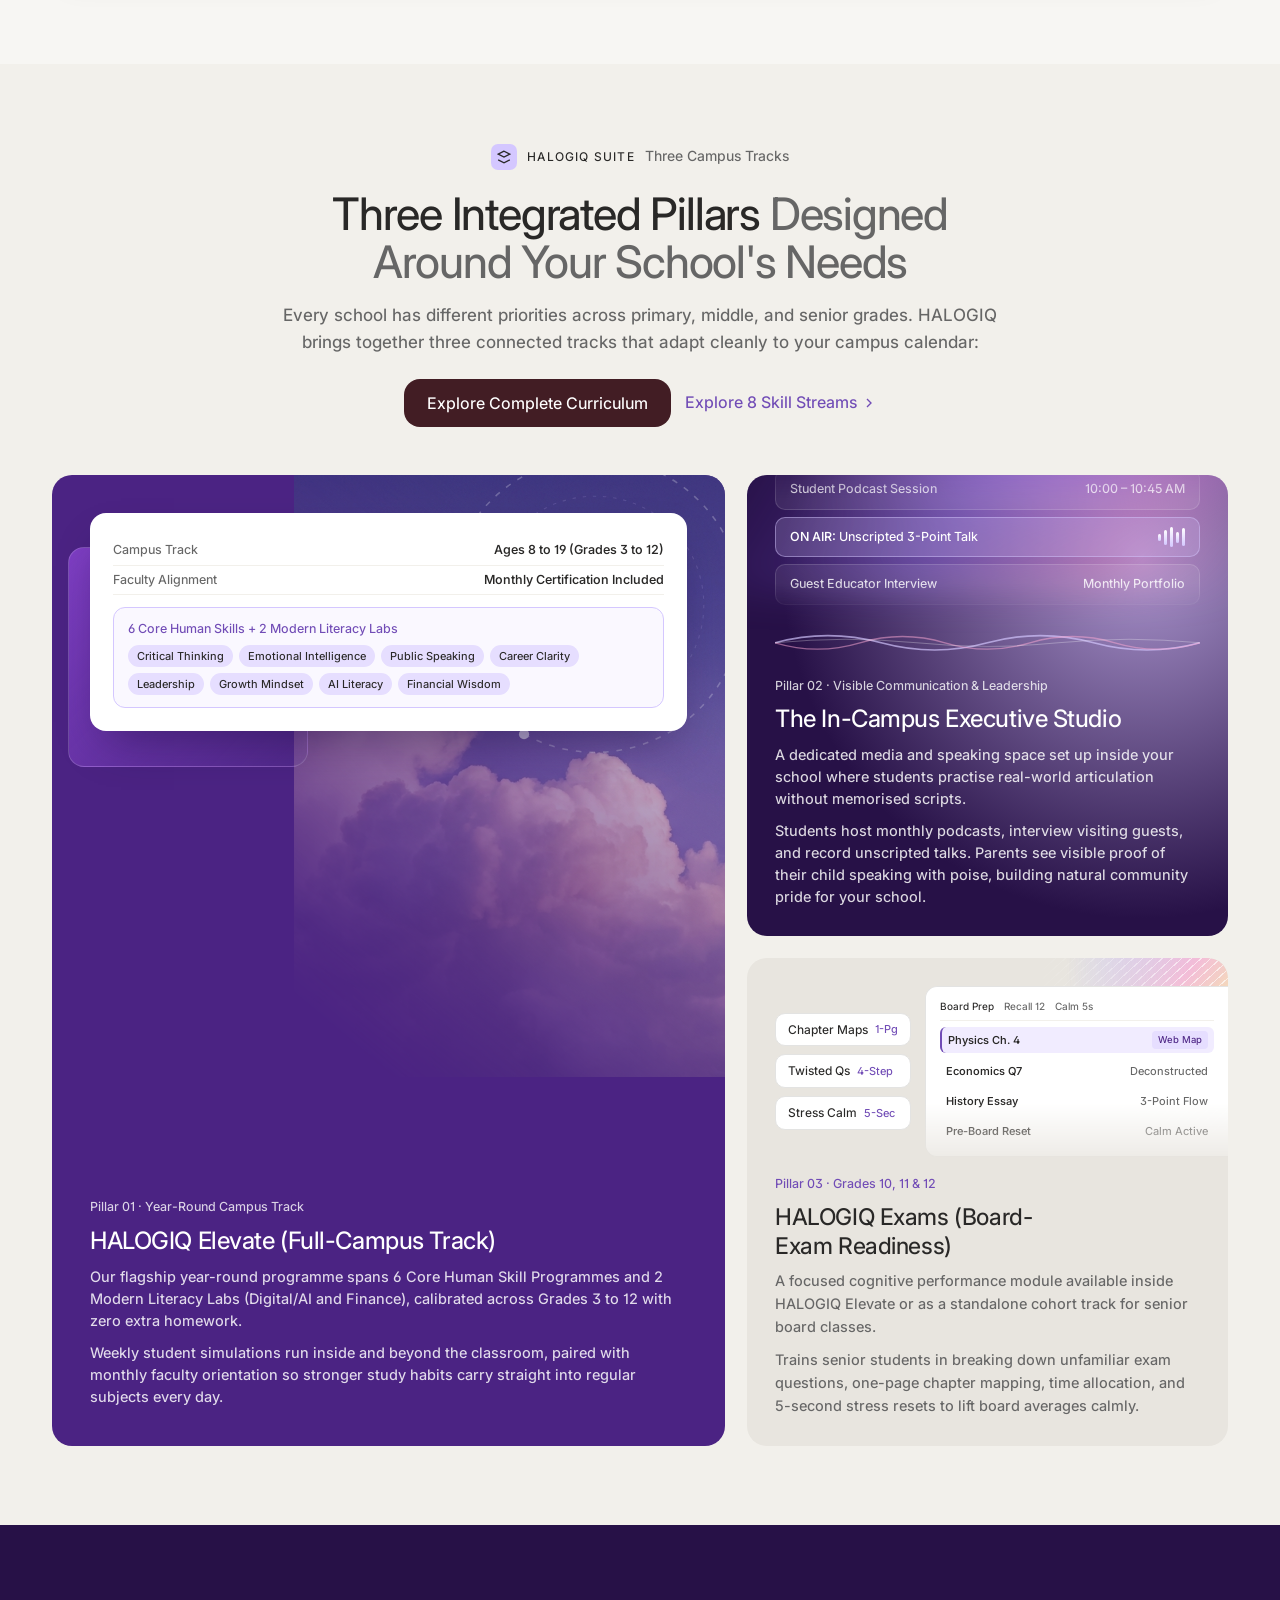
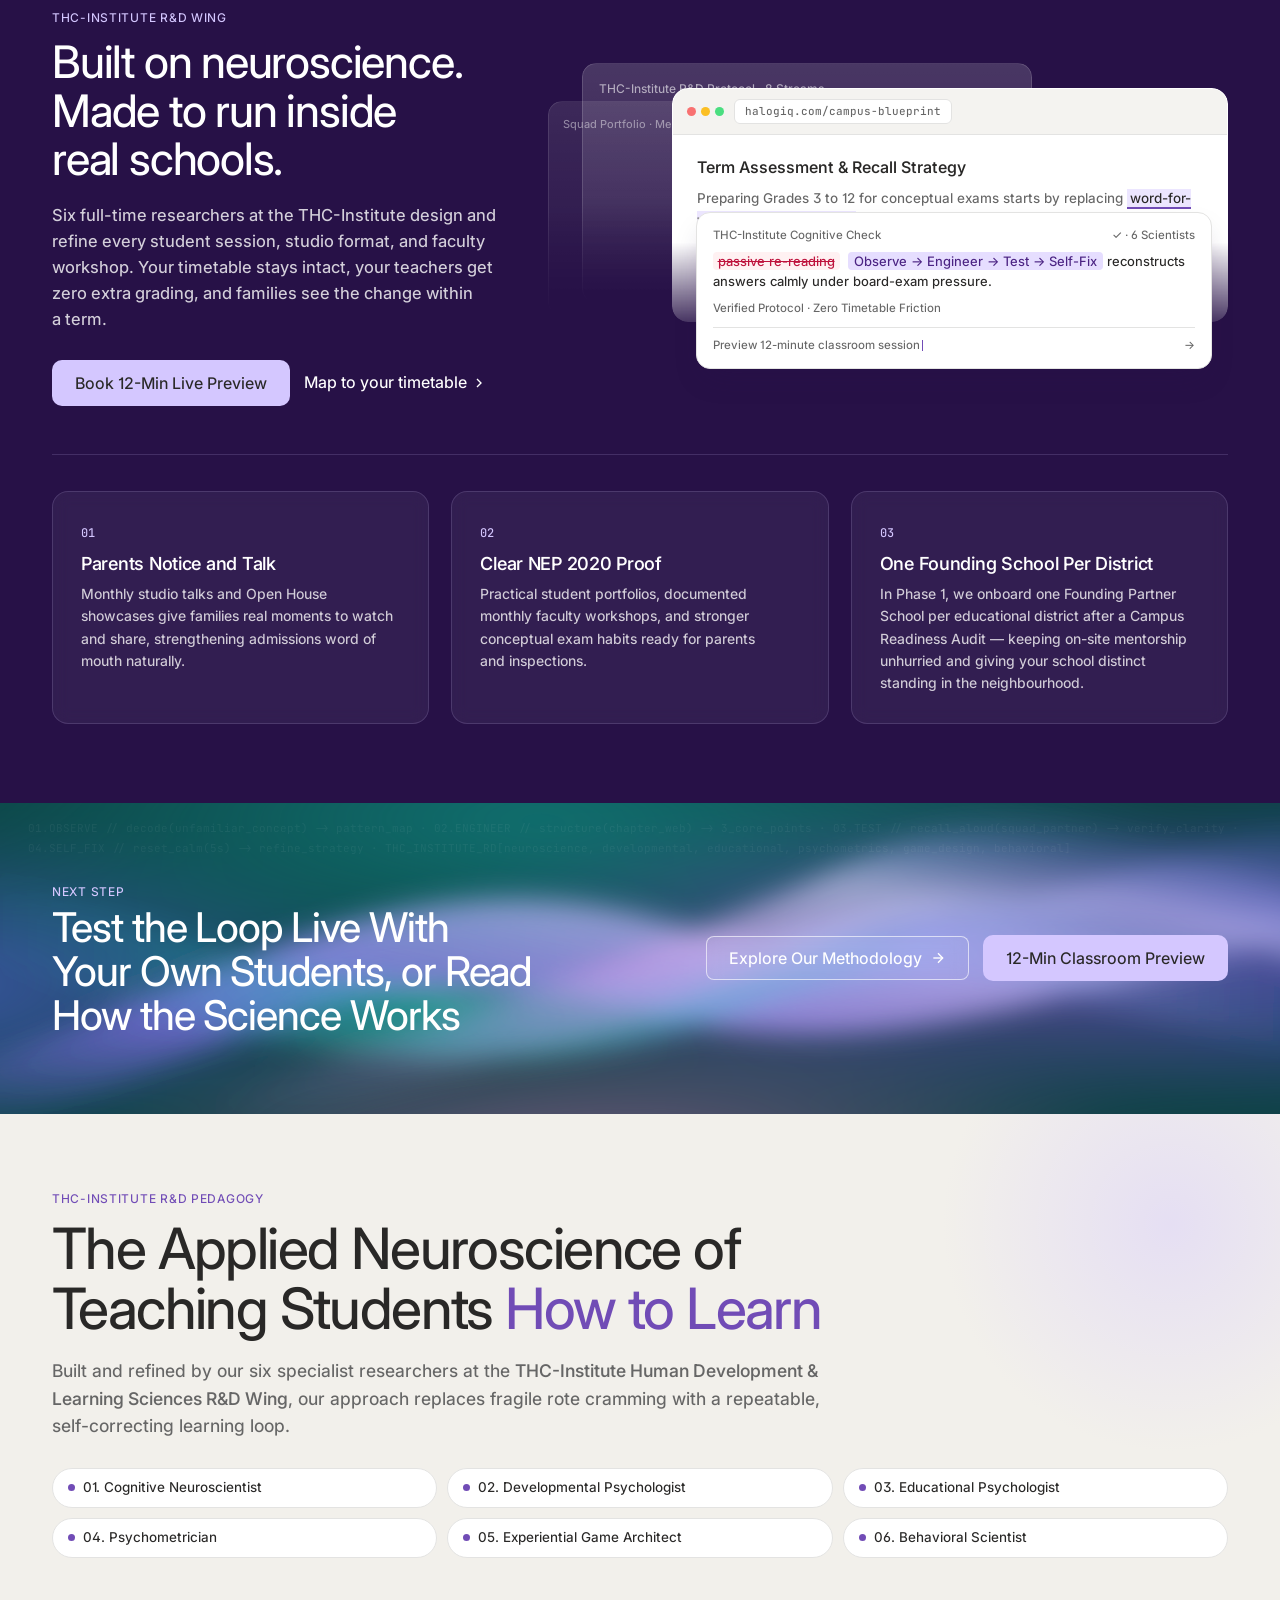
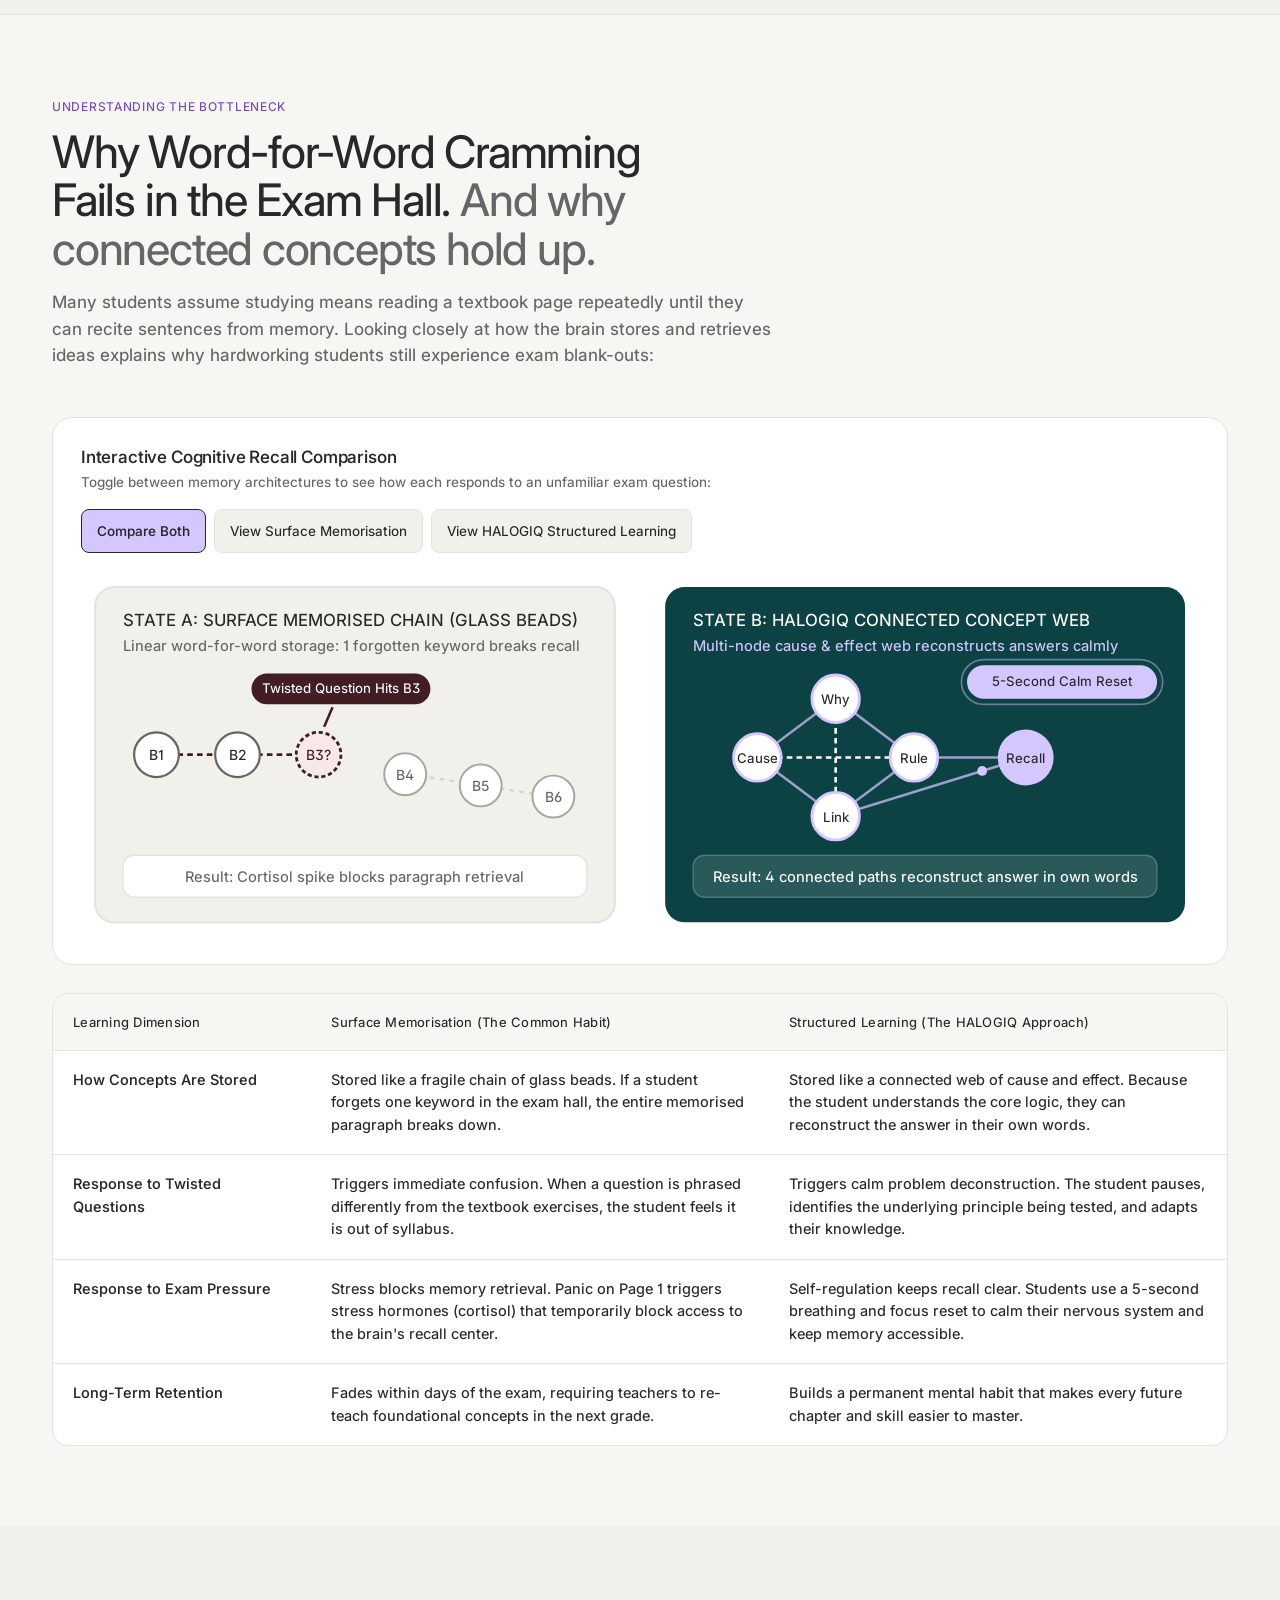
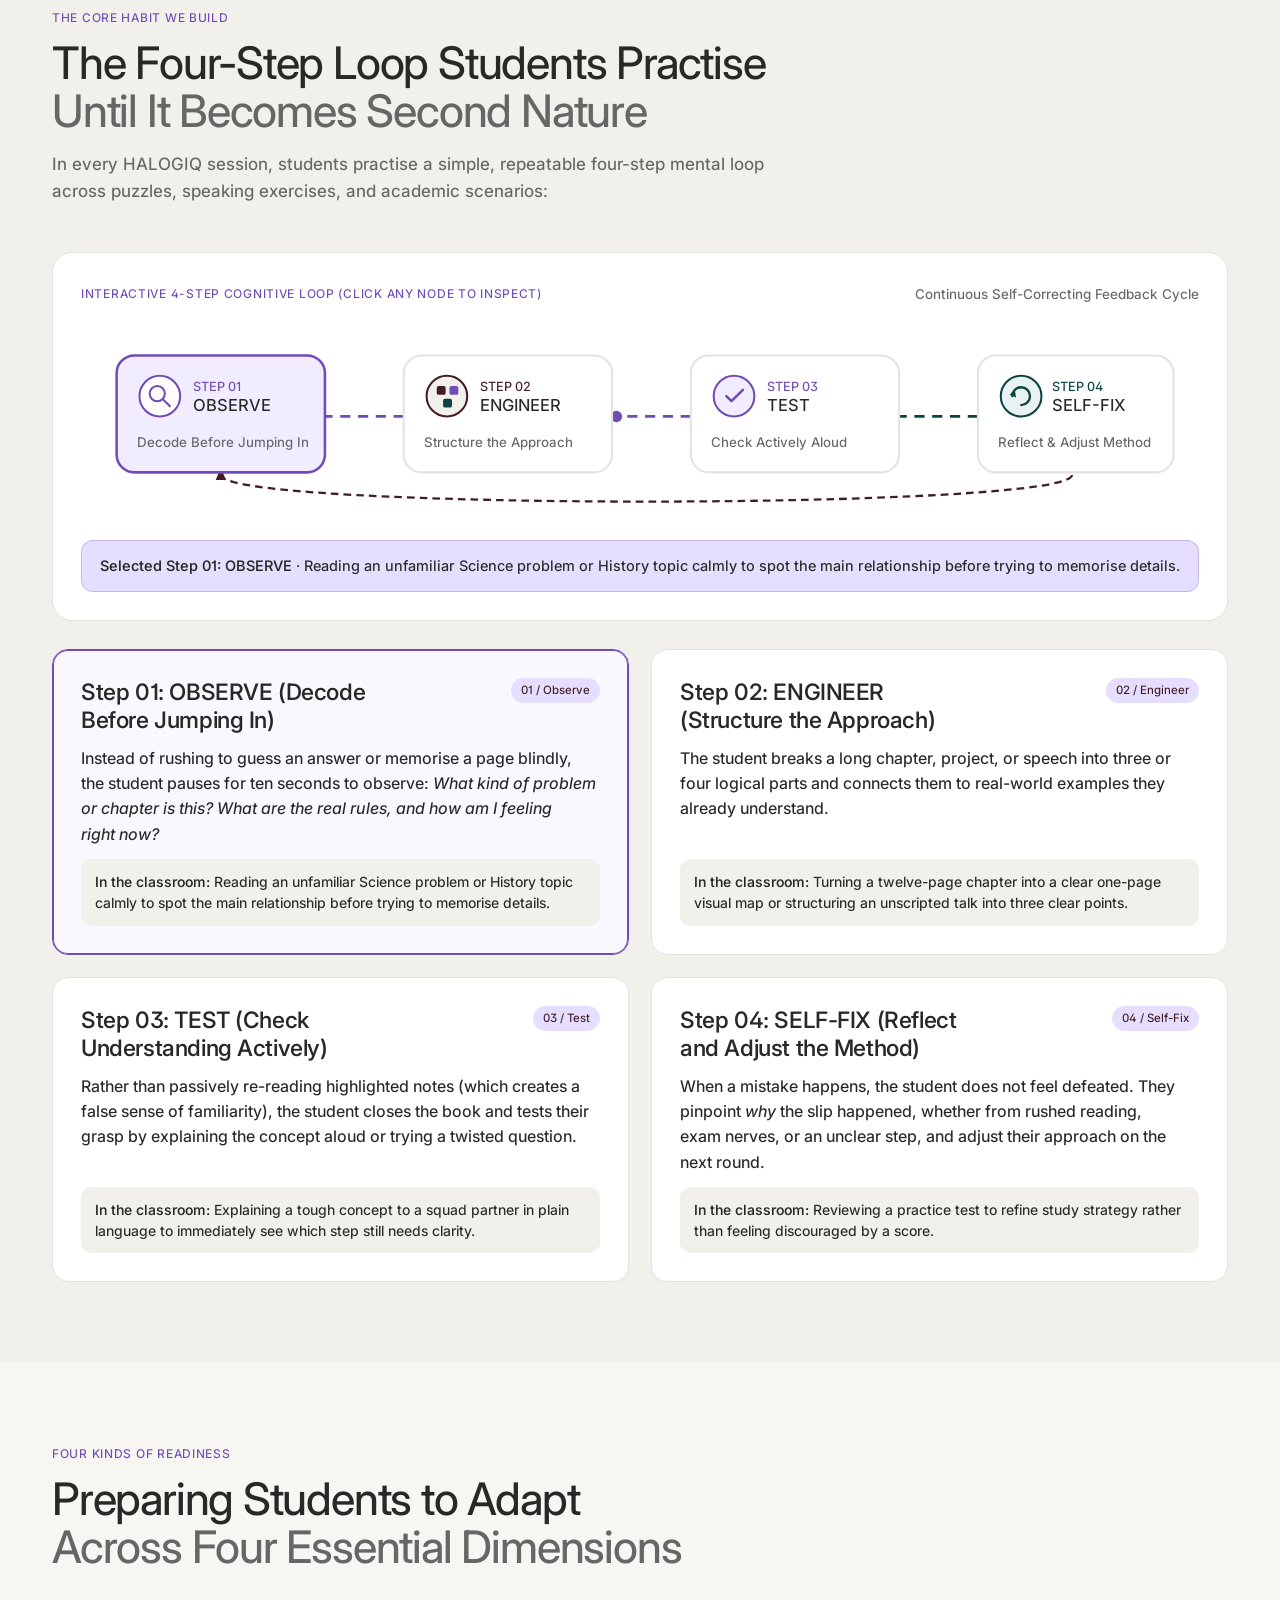
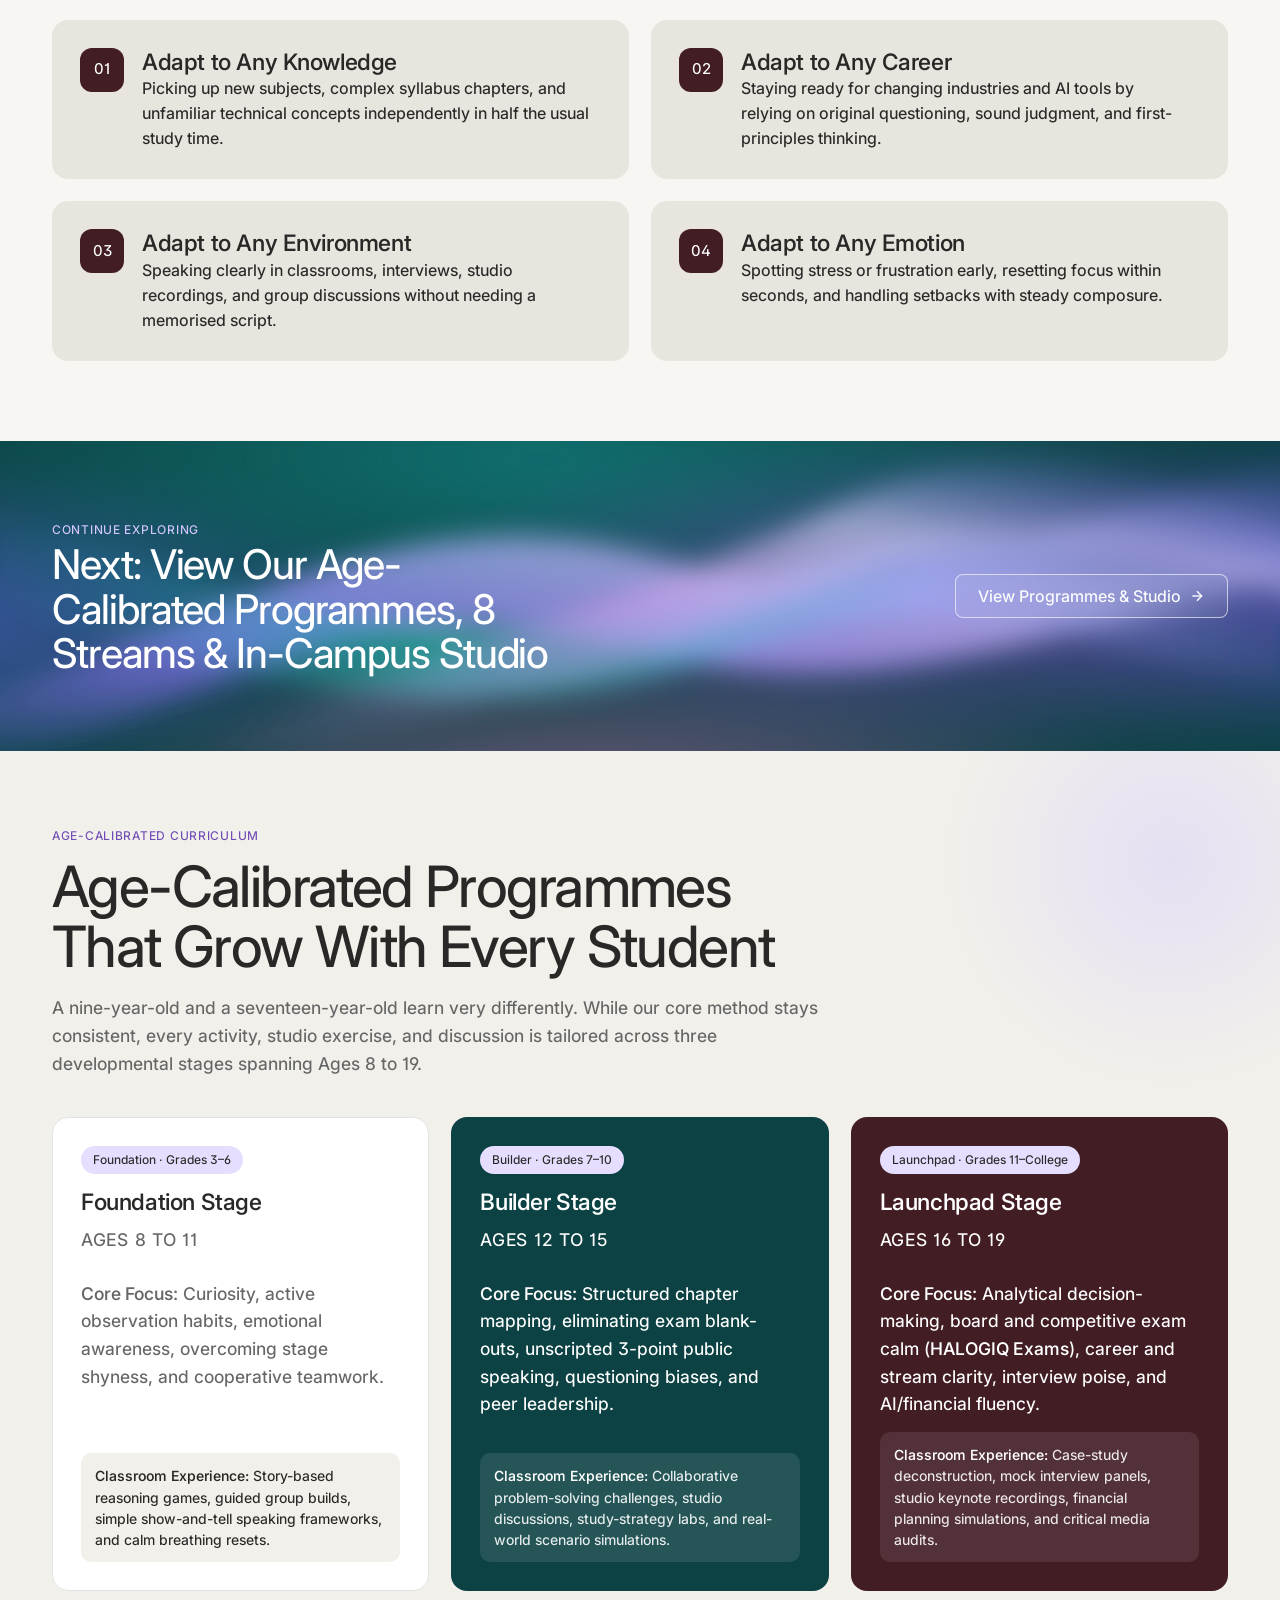
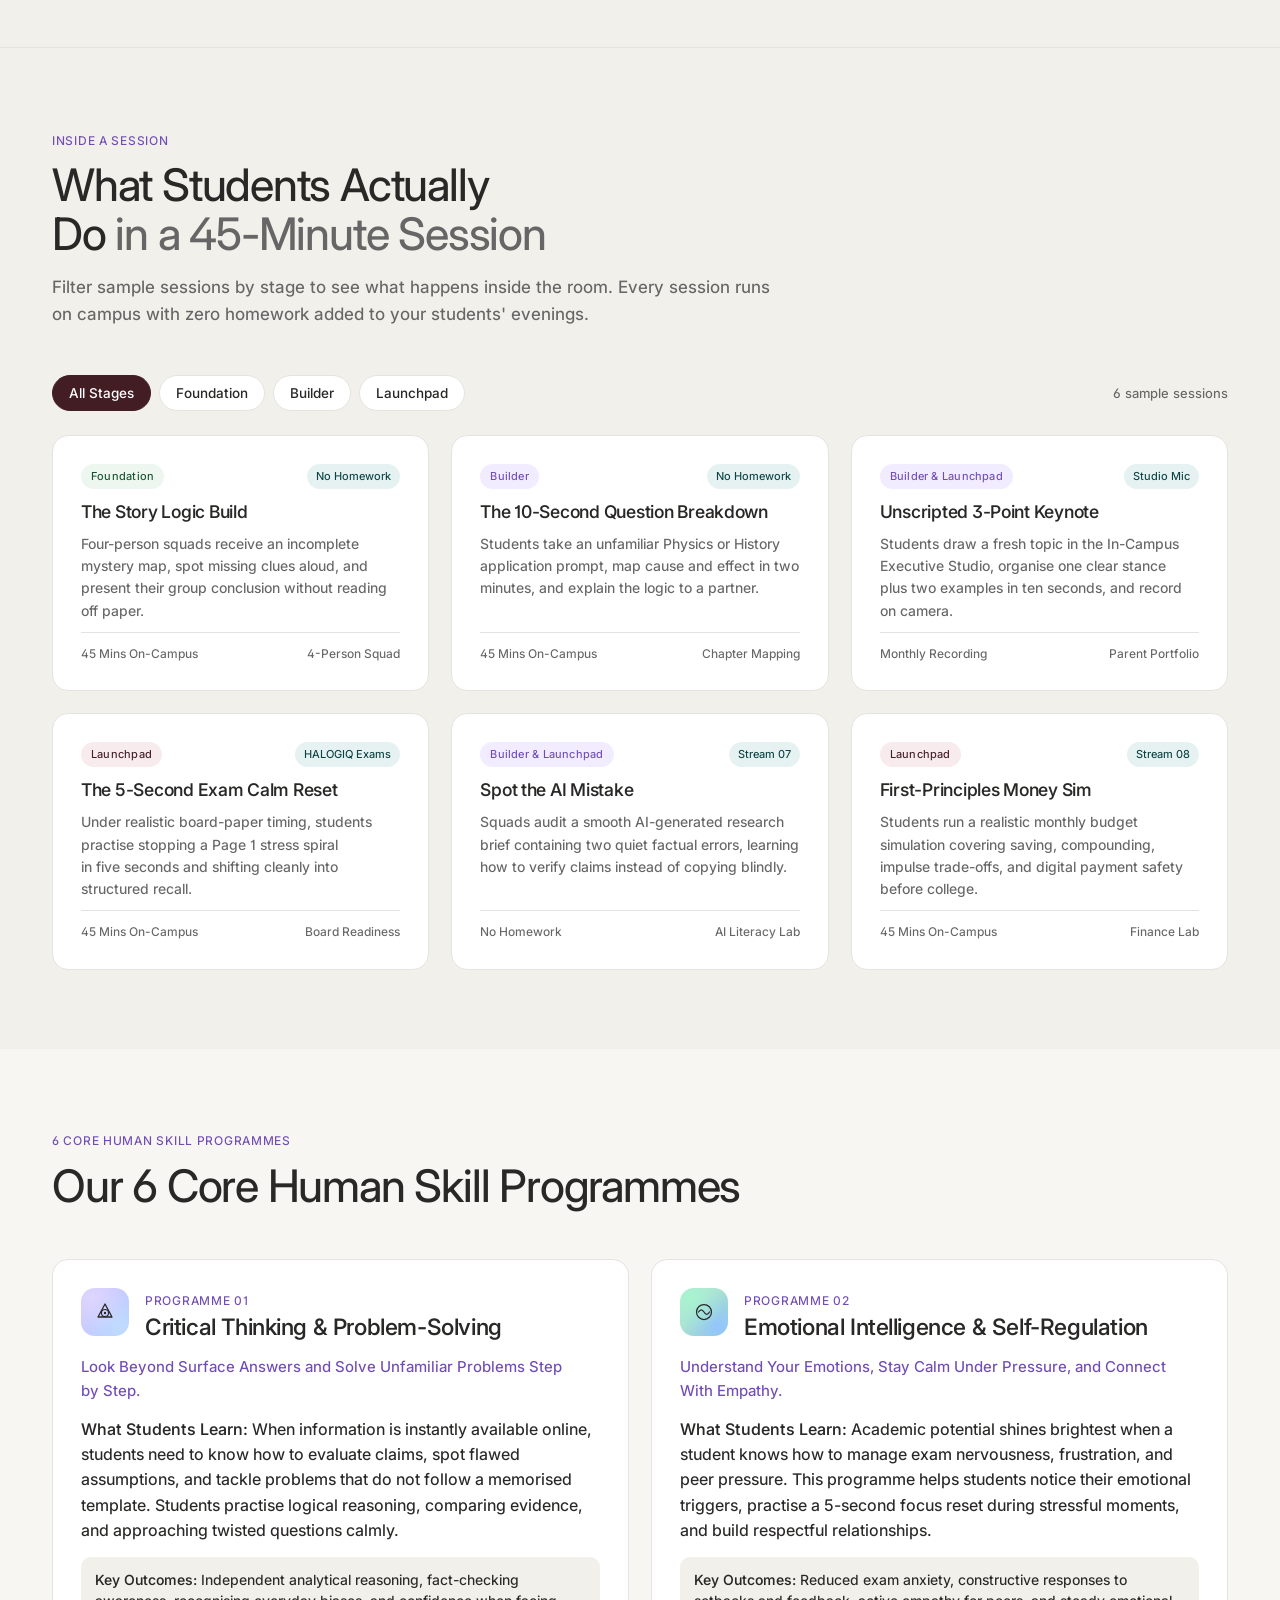
==== commit 68570846: "feat: implement intrinsic CSS grid, fluid spacing, and mobile-native ergonomics" ====
--- a/index.html
+++ b/index.html
@@ -2,7 +2,7 @@
 <html lang="en-IN">
 <head>
   <meta charset="UTF-8" />
-  <meta name="viewport" content="width=device-width, initial-scale=1.0" />
+  <meta name="viewport" content="width=device-width, initial-scale=1.0, viewport-fit=cover" />
   <title>HALOGIQ | Applied Neuroscience &amp; Skill Mastery for Schools</title>
   <meta name="description" content="Applied neuroscience &amp; NEP 2020 life skills for Grades 3-12 schools in India. Build board exam calm, recall &amp; unscripted speaking via our Executive Studio." />
   <meta name="robots" content="index, follow, max-image-preview:large, max-snippet:-1, max-video-preview:-1" />
@@ -39,7 +39,7 @@
   </noscript>
 
   <link rel="icon" type="image/svg+xml" href="data:image/svg+xml,%3Csvg xmlns='http://www.w3.org/2000/svg' viewBox='0 0 128 128'%3E%3Crect width='128' height='128' rx='24' fill='%23421d24'/%3E%3Cpath d='M64 20C92 20 108 35 108 60C108 85 92 100 64 100C36 100 20 85 20 60C20 35 36 20 64 20ZM64 36C45 36 36 45 36 60C36 75 45 84 64 84C83 84 92 75 92 60C92 45 83 36 64 36Z' fill='%23d4c7ff' fill-rule='evenodd'/%3E%3Cpath d='M70 59L110 99L98 111L58 71Z' fill='%23ffffff'/%3E%3C/svg%3E" />
-  <link rel="stylesheet" href="styles.css?v=20" />
+  <link rel="stylesheet" href="styles.css?v=21" />
 
   <!-- Structured Data: EducationalOrganization, WebSite & Leadership FAQPage -->
   <script type="application/ld+json">
@@ -362,6 +362,9 @@
     </div>
   </header>
 
+  <!-- Mobile Navigation Backdrop Scrim -->
+  <div class="mobile-nav-backdrop" id="mobileNavBackdrop" aria-hidden="true"></div>
+
   <main id="mainContent" role="main">
 
     <!-- ======================================================================
@@ -459,7 +462,7 @@
         </div>
 
         <!-- 7 Floating Frosted Glass Product UI Cards Composited Over the Editorial Portrait -->
-        <div class="sh-hero-stage" aria-label="HALOGIQ Campus Live Highlights">
+        <div class="sh-hero-stage" id="heroCardDeck" aria-label="HALOGIQ Campus Live Highlights">
 
           <!-- Card 1 (Left-Upper): 4-Step Learning Loop Coach Window -->
           <div class="sh-glass-card sh-card-coach" style="--index: 1">
@@ -560,6 +563,19 @@
             <svg width="15" height="15" viewBox="0 0 24 24" fill="none" stroke="currentColor" stroke-width="2" aria-hidden="true"><path d="M12 3l1.9 5.8L20 11l-6.1 2.2L12 19l-1.9-5.8L4 11l6.1-2.2L12 3z"/></svg>
             <span>Zero Timetable Disruption across inside &amp; beyond classroom touchpoints</span>
           </div>
+        </div>
+
+        <!-- Mobile/Tablet Native Swipe Deck Pagination Cue (Hidden on Desktop >1024px) -->
+        <div class="sh-hero-deck-nav" id="heroDeckNav" aria-label="Swipe campus highlights">
+          <div class="sh-deck-dots" role="tablist" aria-label="Hero highlight slides">
+            <button type="button" class="sh-deck-dot is-active" data-deck-index="0" role="tab" aria-selected="true" aria-label="Highlight 1: 4-Step Learning Loop"></button>
+            <button type="button" class="sh-deck-dot" data-deck-index="1" role="tab" aria-selected="false" aria-label="Highlight 2: Teacher Empowerment"></button>
+            <button type="button" class="sh-deck-dot" data-deck-index="2" role="tab" aria-selected="false" aria-label="Highlight 3: In-Campus Executive Studio"></button>
+            <button type="button" class="sh-deck-dot" data-deck-index="3" role="tab" aria-selected="false" aria-label="Highlight 4: THC-Institute R&D"></button>
+            <button type="button" class="sh-deck-dot" data-deck-index="4" role="tab" aria-selected="false" aria-label="Highlight 5: Double-Win Architecture"></button>
+            <button type="button" class="sh-deck-dot" data-deck-index="5" role="tab" aria-selected="false" aria-label="Highlight 6: Zero Timetable Disruption"></button>
+          </div>
+          <span class="sh-deck-hint" aria-hidden="true">Swipe cards &rarr;</span>
         </div>
       </section>
 
@@ -1368,7 +1384,7 @@
                   </div>
                   <div class="indigo-slot slot-active">
                     <span><strong>ON AIR:</strong> Unscripted 3-Point Talk</span>
-                    <span class="waveform-bars" style="height: 14px">
+                    <span class="waveform-bars waveform-bars-sm">
                       <span></span><span></span><span></span><span></span><span></span>
                     </span>
                   </div>
@@ -1425,7 +1441,7 @@
                   </div>
                 </div>
                 <div class="bento-card-copy">
-                  <span class="bento-kicker" style="color: var(--color-royal-violet)">Pillar 03 &middot; Grades 10, 11 &amp; 12</span>
+                  <span class="bento-kicker bento-kicker-violet">Pillar 03 &middot; Grades 10, 11 &amp; 12</span>
                   <h3>HALOGIQ Exams (Board-Exam Readiness)</h3>
                   <p>A focused cognitive performance module available inside HALOGIQ Elevate or as a standalone cohort track for senior board classes.</p>
                   <p>Trains senior students in breaking down unfamiliar exam questions, one-page chapter mapping, time allocation, and 5-second stress resets to lift board averages calmly.</p>
@@ -3374,6 +3390,6 @@
     </div>
   </footer>
 
-  <script src="script.js?v=12" defer></script>
+  <script src="script.js?v=13" defer></script>
 </body>
 </html>
--- a/styles.css
+++ b/styles.css
@@ -72,7 +72,7 @@
   --font-weight-semibold: 600;
   --font-weight-bold: 700;
 
-  /* Spacing Scale (4px base) */
+  /* Spacing Scale (4px base — Legacy Fixed Tokens) */
   --spacing-unit: 4px;
   --spacing-4: 4px;
   --spacing-8: 8px;
@@ -89,11 +89,28 @@
   --spacing-80: 80px;
   --spacing-96: 96px;
 
-  /* Layout */
+  /* Fluid Intrinsic Spacing & Layout Rhythm Tokens */
+  --gutter-inline: clamp(16px, 3.6vw, 32px);
+  --space-section: clamp(48px, 6.2vw, 88px);
+  --space-section-tight: clamp(40px, 5vw, 64px);
+  --space-header-gap: clamp(28px, 3.8vw, 48px);
+  --space-card: clamp(18px, 2.4vw, 28px);
+  --space-card-lg: clamp(20px, 3.2vw, 38px);
+  --space-card-sm: clamp(14px, 1.8vw, 20px);
+  --grid-gap: clamp(14px, 2vw, 22px);
+  --grid-gap-lg: clamp(20px, 3.2vw, 44px);
+  --grid-gap-sm: clamp(8px, 1.2vw, 14px);
+
+  /* Layout & Native Safe-Area Framing */
   --page-max-width: 1240px;
-  --section-gap: 88px;
-  --card-padding: 24px;
+  --header-h: 64px;
+  --section-gap: var(--space-section);
+  --card-padding: var(--space-card);
   --element-gap: 8px;
+  --safe-top: env(safe-area-inset-top, 0px);
+  --safe-bottom: env(safe-area-inset-bottom, 0px);
+  --safe-left: env(safe-area-inset-left, 0px);
+  --safe-right: env(safe-area-inset-right, 0px);
 
   /* Border Radii */
   --radius-tabs: 8px;
@@ -188,15 +205,16 @@
   border: 0;
 }
 
-/* Typography Hierarchy — Signature Weight 460 Voice */
+/* Typography Hierarchy — Signature Weight 460 Voice (Fluid + Balanced Wrapping) */
 h1, .h1 {
   font-family: var(--font-super-sans-vf);
   font-weight: var(--font-weight-w460);
   font-variation-settings: "wght" 460;
-  font-size: clamp(2.45rem, 4.7vw, 4rem);
-  line-height: var(--leading-display);
+  font-size: clamp(1.95rem, 1.32rem + 2.8vw, 3.85rem);
+  line-height: 1.05;
   letter-spacing: var(--tracking-display);
   color: var(--color-ink-charcoal);
+  text-wrap: balance;
 }
 
 h1:focus,
@@ -218,12 +236,13 @@
   font-family: var(--font-super-sans-vf);
   font-weight: var(--font-weight-w460);
   font-variation-settings: "wght" 460;
-  font-size: clamp(1.85rem, 3.4vw, 3.0625rem);
+  font-size: clamp(1.58rem, 1.08rem + 2.15vw, 3.0625rem);
   line-height: var(--leading-heading-lg);
   letter-spacing: var(--tracking-heading-lg);
   color: var(--color-ink-charcoal);
   max-width: 100%;
   overflow-wrap: break-word;
+  text-wrap: balance;
 }
 
 /* Superhuman Signature Two-Tone Muted Headline Second Phrase */
@@ -235,20 +254,22 @@
   font-family: var(--font-super-sans-vf);
   font-weight: var(--font-weight-w540);
   font-variation-settings: "wght" 540;
-  font-size: clamp(1.2rem, 1.5vw, 1.5rem);
-  line-height: 1.22;
+  font-size: clamp(1.125rem, 1rem + 0.52vw, 1.5rem);
+  line-height: 1.24;
   letter-spacing: -0.018em;
   color: var(--color-ink-charcoal);
+  text-wrap: balance;
 }
 
 h4, .h4 {
   font-family: var(--font-super-sans-vf);
   font-weight: var(--font-weight-w540);
   font-variation-settings: "wght" 540;
-  font-size: 1.0625rem;
+  font-size: clamp(1rem, 0.96rem + 0.16vw, 1.0625rem);
   line-height: 1.35;
   letter-spacing: -0.01em;
   color: var(--color-ink-charcoal);
+  text-wrap: balance;
 }
 
 p {
@@ -256,6 +277,7 @@
   line-height: 1.58;
   color: var(--color-ink-charcoal);
   max-width: 66ch;
+  text-wrap: pretty;
 }
 
 strong {
@@ -270,12 +292,21 @@
   color: var(--color-midnight-wine);
   padding: 2px 7px;
   border-radius: 6px;
+  overflow-wrap: anywhere;
 }
 
 a {
   color: var(--color-royal-violet);
   text-decoration: none;
   transition: color 0.2s ease, opacity 0.2s ease, background-color 0.2s ease, border-color 0.2s ease, transform 0.2s ease;
+}
+
+a,
+button,
+label,
+[role="button"] {
+  -webkit-tap-highlight-color: transparent;
+  touch-action: manipulation;
 }
 
 a:focus-visible,
@@ -286,21 +317,21 @@
   outline-offset: 2px;
 }
 
-/* Containers & Sections */
+/* Containers & Sections (Intrinsic Fluid Gutters & Safe-Area Support) */
 .container {
   width: 100%;
   max-width: var(--page-max-width);
-  margin: 0 auto;
-  padding: 0 32px;
+  margin-inline: auto;
+  padding-inline: max(var(--gutter-inline), var(--safe-left)) max(var(--gutter-inline), var(--safe-right));
 }
 
 .section {
-  padding: var(--spacing-80) 0;
+  padding-block: var(--space-section);
   position: relative;
 }
 
 .section-tight {
-  padding: var(--spacing-64) 0;
+  padding-block: var(--space-section-tight);
   position: relative;
 }
 
@@ -394,7 +425,7 @@
 
 .section-header {
   max-width: 780px;
-  margin-bottom: var(--spacing-48);
+  margin-bottom: var(--space-header-gap);
 }
 
 .section-header.centered {
@@ -407,10 +438,10 @@
 }
 
 .section-header p {
-  margin-top: var(--spacing-16);
+  margin-top: clamp(12px, 1.6vw, 16px);
   color: var(--color-stone-gray);
-  font-size: 17px;
-  line-height: 1.55;
+  font-size: clamp(15px, 14px + 0.3vw, 17px);
+  line-height: 1.56;
 }
 
 .section-header.centered p {
@@ -437,13 +468,19 @@
   white-space: nowrap;
 }
 
+.btn:active {
+  transform: scale(0.98);
+}
+
 .btn svg {
   transition: transform 0.22s var(--ease-editorial);
   flex-shrink: 0;
 }
 
-.btn:hover svg.arrow-nudge {
-  transform: translateX(3px);
+@media (hover: hover) and (pointer: fine) {
+  .btn:hover svg.arrow-nudge {
+    transform: translateX(3px);
+  }
 }
 
 /* Primary Action Button — Midnight Wine (#421d24), 16px radius, ~48px height */
@@ -458,11 +495,16 @@
 .btn-primary:hover {
   background-color: #592831;
   color: var(--color-paper-white);
-  transform: translateY(-1px);
+}
+
+@media (hover: hover) and (pointer: fine) {
+  .btn-primary:hover {
+    transform: translateY(-1px);
+  }
 }
 
 .btn-primary:active {
-  transform: translateY(0);
+  transform: scale(0.98);
 }
 
 /* Outlined Light Lilac Button — Secondary Action (#d4c7ff + 1px #292827, 8px radius) */
@@ -939,14 +981,14 @@
     display: none;
   }
   .announcement-banner {
-    padding: 0 16px;
-  }
-}
-
-@media (max-width: 760px) {
+    padding-inline: max(var(--gutter-inline), var(--safe-left)) max(var(--gutter-inline), var(--safe-right));
+  }
+}
+
+@media (max-width: 768px) {
   .announcement-banner {
     height: 40px;
-    padding: 0 12px;
+    padding-inline: max(12px, var(--safe-left)) max(12px, var(--safe-right));
   }
   .announcement-text-desktop,
   .announcement-cta-desktop {
@@ -1039,7 +1081,7 @@
   position: sticky;
   top: 0;
   z-index: 1000;
-  height: 64px;
+  height: var(--header-h);
   width: 100%;
   background-color: rgba(242, 240, 235, 0.84);
   backdrop-filter: blur(14px);
@@ -1215,18 +1257,76 @@
 
 .mobile-menu-toggle {
   display: none;
-  background: transparent;
+  background: rgba(255, 255, 255, 0.62);
   border: 1px solid var(--color-soft-mist);
-  border-radius: 8px;
-  width: 40px;
-  height: 40px;
+  border-radius: 10px;
+  width: 44px;
+  height: 44px;
+  min-width: 44px;
+  min-height: 44px;
   align-items: center;
   justify-content: center;
   color: var(--color-ink-charcoal);
   cursor: pointer;
-}
-
-/* Mobile Slide-Down Drawer (Anchored Cleanly Under Sticky 64px Header) */
+  transition: background-color 0.2s ease, border-color 0.2s ease, transform 0.16s ease;
+}
+
+.mobile-menu-toggle:active {
+  transform: scale(0.95);
+  background-color: var(--color-lilac-soft);
+}
+
+.mobile-menu-toggle svg line {
+  transform-box: fill-box;
+  transform-origin: center;
+  transition: transform 0.24s var(--ease-editorial), opacity 0.18s ease;
+}
+
+.mobile-menu-toggle[aria-expanded="true"] {
+  background-color: var(--color-lilac-soft);
+  border-color: rgba(113, 76, 182, 0.42);
+  color: var(--color-midnight-wine);
+}
+
+.mobile-menu-toggle[aria-expanded="true"] svg line:nth-child(1) {
+  transform: translateY(6px) rotate(45deg);
+}
+
+.mobile-menu-toggle[aria-expanded="true"] svg line:nth-child(2) {
+  opacity: 0;
+  transform: scaleX(0);
+}
+
+.mobile-menu-toggle[aria-expanded="true"] svg line:nth-child(3) {
+  transform: translateY(-6px) rotate(-45deg);
+}
+
+/* Native Frosted Mobile Backdrop Overlay */
+.mobile-nav-backdrop {
+  position: fixed;
+  inset: 0;
+  z-index: 990;
+  background-color: rgba(24, 15, 36, 0.42);
+  backdrop-filter: blur(4px);
+  -webkit-backdrop-filter: blur(4px);
+  opacity: 0;
+  visibility: hidden;
+  pointer-events: none;
+  transition: opacity 0.24s var(--ease-editorial), visibility 0.24s ease;
+}
+
+.mobile-nav-backdrop.open {
+  opacity: 1;
+  visibility: visible;
+  pointer-events: auto;
+}
+
+body.nav-drawer-open {
+  overflow: hidden;
+  touch-action: none;
+}
+
+/* Mobile Slide-Down Frosted Sheet (100dvh + Safe-Area + Overscroll Containment) */
 .mobile-nav-drawer {
   display: none;
   position: absolute;
@@ -1234,17 +1334,22 @@
   left: 0;
   right: 0;
   z-index: 999;
-  background-color: var(--color-paper-white);
+  background-color: rgba(255, 255, 255, 0.96);
+  backdrop-filter: blur(20px) saturate(140%);
+  -webkit-backdrop-filter: blur(20px) saturate(140%);
   border-bottom: 1px solid var(--color-soft-mist);
-  box-shadow: 0 20px 44px -12px rgba(41, 40, 39, 0.16);
-  padding: 16px 24px 24px;
-  max-height: calc(100vh - 64px);
+  border-radius: 0 0 20px 20px;
+  box-shadow: 0 24px 48px -12px rgba(24, 15, 36, 0.24);
+  padding: 16px max(var(--gutter-inline), var(--safe-left)) calc(22px + var(--safe-bottom)) max(var(--gutter-inline), var(--safe-right));
+  max-height: calc(100dvh - var(--header-h));
   overflow-y: auto;
+  overscroll-behavior: contain;
+  -webkit-overflow-scrolling: touch;
 }
 
 .mobile-nav-drawer.open {
   display: block;
-  animation: fadeSlideDown 0.25s var(--ease-editorial);
+  animation: fadeSlideDown 0.24s var(--ease-editorial);
 }
 
 .mobile-nav-list {
@@ -1256,24 +1361,46 @@
 }
 
 .mobile-nav-link {
-  display: block;
-  padding: 12px 10px;
+  display: flex;
+  align-items: center;
+  justify-content: space-between;
+  min-height: 48px;
+  padding: 12px 14px;
   font-size: 16px;
   font-weight: var(--font-weight-w460);
   color: var(--color-ink-charcoal);
-  border-radius: 8px;
+  border-radius: 12px;
+  transition: background-color 0.16s ease, color 0.16s ease, transform 0.14s ease;
+}
+
+.mobile-nav-link::after {
+  content: '›';
+  font-size: 18px;
+  line-height: 1;
+  color: var(--color-stone-gray);
+  opacity: 0.55;
+}
+
+.mobile-nav-link:active {
+  transform: scale(0.99);
 }
 
 .mobile-nav-link.active,
 .mobile-nav-link:hover {
   background-color: var(--color-lilac-soft);
   color: var(--color-royal-violet);
+  font-weight: var(--font-weight-w540);
+}
+
+.mobile-nav-link.active::after {
+  color: var(--color-royal-violet);
+  opacity: 1;
 }
 
 /* Single-Page Crawlable View Containers (Always Visible in DOM — Zero display:none) */
 .page-view {
   display: block;
-  scroll-margin-top: 68px;
+  scroll-margin-top: calc(var(--header-h) + 8px);
 }
 
 .page-view.active {
@@ -1283,7 +1410,7 @@
 [id^="sec-"],
 [id^="stream-"],
 #partnerFormCard {
-  scroll-margin-top: 76px;
+  scroll-margin-top: calc(var(--header-h) + 16px);
 }
 
 @keyframes pageReveal {
@@ -1417,8 +1544,9 @@
   position: relative;
   z-index: 10;
   max-width: 960px;
+  width: 100%;
   margin: 0 auto;
-  padding: 0 24px;
+  padding-inline: max(var(--gutter-inline), var(--safe-left)) max(var(--gutter-inline), var(--safe-right));
   text-align: center;
   display: flex;
   flex-direction: column;
@@ -1453,13 +1581,14 @@
 
 .sh-hero h1 {
   color: var(--color-paper-white);
-  font-size: clamp(2.1rem, 3.8vw, 3.45rem);
+  font-size: clamp(1.82rem, 1.15rem + 2.65vw, 3.45rem);
   font-weight: var(--font-weight-w460);
   font-variation-settings: "wght" 460;
-  line-height: 1.04;
+  line-height: 1.07;
   letter-spacing: -0.028em;
   max-width: 920px;
   text-shadow: 0 2px 24px rgba(24, 28, 66, 0.22);
+  text-wrap: balance;
 }
 
 .sh-hero-sub {
@@ -1556,7 +1685,7 @@
   top: calc(100% + 12px);
   left: 50%;
   transform: translateX(-50%) translateY(-8px) scale(0.96);
-  width: 320px;
+  width: min(320px, calc(100vw - 32px));
   background: rgba(22, 16, 40, 0.94);
   backdrop-filter: blur(22px);
   -webkit-backdrop-filter: blur(22px);
@@ -2037,6 +2166,10 @@
   }
 }
 
+.waveform-bars-sm {
+  height: 14px;
+}
+
 .studio-toolbar-tags {
   display: inline-flex;
   gap: 8px;
@@ -2059,11 +2192,64 @@
   background: rgba(34, 24, 62, 0.56);
 }
 
+/* Mobile/Tablet Swipe Deck Pagination Cue (Hidden on Desktop > 1024px) */
+.sh-hero-deck-nav {
+  display: none;
+  position: relative;
+  z-index: 8;
+  align-items: center;
+  justify-content: space-between;
+  gap: 12px;
+  width: 100%;
+  padding: 4px max(var(--gutter-inline), var(--safe-left)) 0 max(var(--gutter-inline), var(--safe-right));
+}
+
+.sh-deck-dots {
+  display: inline-flex;
+  align-items: center;
+  gap: 6px;
+}
+
+.sh-deck-dot {
+  appearance: none;
+  -webkit-appearance: none;
+  width: 7px;
+  height: 7px;
+  padding: 0;
+  border: none;
+  border-radius: 999px;
+  background-color: rgba(255, 255, 255, 0.36);
+  cursor: pointer;
+  position: relative;
+  transition: width 0.28s var(--ease-editorial), background-color 0.22s ease;
+}
+
+.sh-deck-dot::before {
+  content: '';
+  position: absolute;
+  inset: -12px -6px;
+}
+
+.sh-deck-dot.is-active {
+  width: 22px;
+  background-color: var(--color-lilac-mist);
+}
+
+.sh-deck-hint {
+  font-family: var(--font-mono);
+  font-size: 11px;
+  font-weight: var(--font-weight-semibold);
+  letter-spacing: 0.05em;
+  text-transform: uppercase;
+  color: rgba(255, 255, 255, 0.78);
+  white-space: nowrap;
+}
+
 /* ==========================================================================
    6-CELL MONOCHROME TRUST / INSTITUTIONAL HIGHLIGHTS STRIP (ROTATING FADE)
    ========================================================================== */
 .sh-trust-strip {
-  padding: var(--spacing-64) 0 var(--spacing-48);
+  padding-block: var(--space-section-tight) clamp(32px, 4vw, 48px);
   background-color: var(--color-warm-parchment);
 }
 
@@ -2182,11 +2368,11 @@
 }
 
 .bento-lagoon-copy {
-  padding: 40px 36px 40px 44px;
+  padding: var(--space-card-lg);
   display: flex;
   flex-direction: column;
-  justify-content: space-between;
-  gap: 20px;
+  justify-content: center;
+  gap: clamp(18px, 2.2vw, 24px);
   position: relative;
   z-index: 2;
 }
@@ -2371,45 +2557,55 @@
 .three-col-grid {
   display: grid;
   grid-template-columns: repeat(3, minmax(0, 1fr));
-  gap: 20px;
+  gap: var(--grid-gap);
+  align-items: stretch;
 }
 
 .two-col-grid {
   display: grid;
   grid-template-columns: repeat(2, minmax(0, 1fr));
-  gap: 20px;
+  gap: var(--grid-gap);
+  align-items: stretch;
 }
 
 .sh-stone-card {
   background-color: var(--color-warm-stone);
   border: 1px solid rgba(41, 40, 39, 0.06);
   border-radius: var(--radius-cards);
-  padding: 26px;
+  padding: var(--space-card);
+  height: 100%;
   display: flex;
   flex-direction: column;
   gap: 14px;
+  min-width: 0;
   transition: transform 0.28s var(--ease-editorial), border-color 0.22s ease, background-color 0.22s ease;
 }
 
-.sh-stone-card:hover {
-  transform: translateY(-3px);
-  border-color: rgba(113, 76, 182, 0.35);
+@media (hover: hover) and (pointer: fine) {
+  .sh-stone-card:hover {
+    transform: translateY(-3px);
+    border-color: rgba(113, 76, 182, 0.35);
+  }
 }
 
 .sh-paper-card {
   background-color: var(--color-paper-white);
   border: 1px solid var(--color-soft-mist);
   border-radius: var(--radius-cards);
-  padding: 26px;
+  padding: var(--space-card);
+  height: 100%;
   display: flex;
   flex-direction: column;
   gap: 14px;
+  min-width: 0;
   transition: transform 0.28s var(--ease-editorial), border-color 0.22s ease;
 }
 
-.sh-paper-card:hover {
-  transform: translateY(-2px);
-  border-color: rgba(113, 76, 182, 0.42);
+@media (hover: hover) and (pointer: fine) {
+  .sh-paper-card:hover {
+    transform: translateY(-2px);
+    border-color: rgba(113, 76, 182, 0.42);
+  }
 }
 
 .context-time-tag {
@@ -2437,13 +2633,13 @@
 
 .narrative-intro {
   display: grid;
-  grid-template-columns: repeat(2, minmax(0, 1fr));
-  gap: 28px;
-  margin-bottom: var(--spacing-40);
+  grid-template-columns: repeat(auto-fit, minmax(min(100%, 340px), 1fr));
+  gap: clamp(16px, 2.4vw, 28px);
+  margin-bottom: clamp(28px, 3.6vw, 40px);
 }
 
 .narrative-intro p {
-  font-size: 16.5px;
+  font-size: clamp(15.5px, 15px + 0.2vw, 16.5px);
   line-height: 1.62;
   color: var(--color-ink-charcoal);
 }
@@ -2454,14 +2650,15 @@
 .bento-asymmetric {
   display: grid;
   grid-template-columns: minmax(0, 7fr) minmax(0, 5fr);
-  gap: 20px;
+  gap: var(--grid-gap);
   align-items: stretch;
 }
 
 .bento-right-stack {
   display: flex;
   flex-direction: column;
-  gap: 20px;
+  gap: var(--grid-gap);
+  min-width: 0;
 }
 
 /* Tall Violet Cloudscape Card (Pillar 01: HALOGIQ Elevate) */
@@ -2469,13 +2666,14 @@
   background-color: var(--color-royal-violet-deep);
   color: var(--color-paper-white);
   border-radius: var(--radius-bento);
-  padding: 36px;
+  padding: var(--space-card-lg);
   position: relative;
   overflow: hidden;
   display: flex;
   flex-direction: column;
   justify-content: space-between;
-  gap: 28px;
+  gap: clamp(20px, 2.6vw, 28px);
+  min-width: 0;
 }
 
 .bento-cloud-backdrop {
@@ -2519,8 +2717,9 @@
   background-color: var(--color-paper-white);
   color: var(--color-ink-charcoal);
   border-radius: var(--radius-cards);
-  padding: 20px 22px;
-  max-width: 440px;
+  padding: clamp(16px, 2vw, 22px);
+  width: 100%;
+  max-width: 100%;
   border: 1px solid rgba(255, 255, 255, 0.55);
 }
 
@@ -2528,6 +2727,8 @@
   display: flex;
   justify-content: space-between;
   align-items: center;
+  flex-wrap: wrap;
+  gap: 4px 12px;
   font-size: 12.5px;
   color: var(--color-stone-gray);
   padding: 5px 0;
@@ -2580,6 +2781,11 @@
   font-size: 12.5px;
   font-weight: var(--font-weight-medium);
   opacity: 0.8;
+}
+
+.bento-kicker-violet {
+  color: var(--color-royal-violet);
+  opacity: 1;
 }
 
 .bento-violet-cloud h3,
@@ -2615,13 +2821,14 @@
   background: radial-gradient(circle at 82% 18%, rgba(113, 76, 182, 0.55) 0%, var(--color-royal-indigo) 66%);
   color: var(--color-paper-white);
   border-radius: var(--radius-bento);
-  padding: 28px 30px;
+  padding: var(--space-card);
   position: relative;
   overflow: hidden;
   display: flex;
   flex-direction: column;
   justify-content: space-between;
   gap: 18px;
+  min-width: 0;
 }
 
 .indigo-schedule-stack {
@@ -2638,6 +2845,7 @@
   display: flex;
   align-items: center;
   justify-content: space-between;
+  gap: 10px;
   font-size: 12.5px;
   color: rgba(255, 255, 255, 0.85);
 }
@@ -2652,7 +2860,7 @@
 .bento-stone-prism {
   background-color: var(--color-warm-stone);
   border-radius: var(--radius-bento);
-  padding: 28px 30px;
+  padding: var(--space-card);
   position: relative;
   overflow: hidden;
   display: flex;
@@ -2660,6 +2868,9 @@
   justify-content: space-between;
   gap: 18px;
   flex: 1;
+  min-width: 0;
+  container-type: inline-size;
+  container-name: exam-prism;
 }
 
 /* Signature Superhuman Iridescent Holographic Corner Accent (Docs Bento Aesthetic) */
@@ -2830,19 +3041,19 @@
   background-color: var(--color-paper-white);
   border: 1px solid var(--color-soft-mist);
   border-radius: var(--radius-cards);
-  padding: 32px;
-  margin-bottom: 18px;
+  padding: var(--space-card-lg);
+  margin-bottom: var(--grid-gap);
 }
 
 .tab-panel-header-card h3 {
-  font-size: clamp(1.4rem, 2vw, 1.8rem);
+  font-size: clamp(1.3rem, 1.05rem + 1vw, 1.8rem);
   font-weight: var(--font-weight-w460);
   font-variation-settings: "wght" 460;
   margin-bottom: 12px;
 }
 
 .tab-panel-header-card p {
-  font-size: 16px;
+  font-size: clamp(15px, 14.5px + 0.2vw, 16px);
   color: var(--color-stone-gray);
   max-width: 78ch;
 }
@@ -2850,23 +3061,28 @@
 .tab-outcome-grid {
   display: grid;
   grid-template-columns: repeat(3, minmax(0, 1fr));
-  gap: 18px;
+  gap: var(--grid-gap);
+  align-items: stretch;
 }
 
 .tab-outcome-card {
   background-color: var(--color-warm-stone);
   border-radius: var(--radius-cards);
-  padding: 24px;
+  padding: var(--space-card);
+  height: 100%;
   display: flex;
   flex-direction: column;
   gap: 14px;
+  min-width: 0;
   border: 1px solid rgba(41, 40, 39, 0.05);
   transition: transform 0.25s var(--ease-editorial), border-color 0.2s ease;
 }
 
-.tab-outcome-card:hover {
-  transform: translateY(-3px);
-  border-color: rgba(113, 76, 182, 0.35);
+@media (hover: hover) and (pointer: fine) {
+  .tab-outcome-card:hover {
+    transform: translateY(-3px);
+    border-color: rgba(113, 76, 182, 0.35);
+  }
 }
 
 .tab-outcome-card h4 {
@@ -2918,19 +3134,22 @@
 
 .philosophy-grid {
   display: grid;
-  grid-template-columns: repeat(2, minmax(0, 1fr));
-  gap: 28px;
-  margin-bottom: var(--spacing-40);
+  grid-template-columns: repeat(auto-fit, minmax(min(100%, 340px), 1fr));
+  gap: var(--grid-gap);
+  align-items: stretch;
+  margin-bottom: clamp(28px, 3.6vw, 40px);
 }
 
 .philosophy-col {
   background-color: rgba(255, 255, 255, 0.78);
   border: 1px solid rgba(41, 40, 39, 0.08);
   border-radius: var(--radius-cards);
-  padding: 28px;
+  padding: var(--space-card);
+  height: 100%;
   display: flex;
   flex-direction: column;
   gap: 14px;
+  min-width: 0;
 }
 
 .philosophy-list {
@@ -2938,7 +3157,7 @@
   display: flex;
   flex-direction: column;
   gap: 12px;
-  margin-top: 6px;
+  margin-top: auto;
 }
 
 .philosophy-list li {
@@ -2954,7 +3173,7 @@
   background-color: var(--color-paper-white);
   border: 1px solid rgba(41, 40, 39, 0.09);
   border-radius: var(--radius-bento);
-  padding: 28px;
+  padding: var(--space-card);
 }
 
 .first-inventor-caption {
@@ -2972,7 +3191,7 @@
 .enterprise-band {
   background-color: var(--color-royal-indigo);
   color: var(--color-paper-white);
-  padding: var(--spacing-80) 0;
+  padding-block: var(--space-section);
   overflow: hidden;
   position: relative;
 }
@@ -2980,7 +3199,7 @@
 .enterprise-grid {
   display: grid;
   grid-template-columns: minmax(0, 5fr) minmax(0, 7fr);
-  gap: 48px;
+  gap: var(--grid-gap-lg);
   align-items: center;
 }
 
@@ -3155,7 +3374,7 @@
   overflow: hidden;
   background-color: var(--color-deep-lagoon);
   color: var(--color-paper-white);
-  padding: 76px 0;
+  padding-block: clamp(48px, 6.2vw, 76px);
 }
 
 .aurora-canvas-bg {
@@ -3202,11 +3421,10 @@
 .aurora-banner-inner {
   position: relative;
   z-index: 2;
-  display: flex;
-  align-items: center;
-  justify-content: space-between;
-  flex-wrap: wrap;
-  gap: 28px;
+  display: grid;
+  grid-template-columns: minmax(0, 1fr) auto;
+  align-items: center;
+  gap: clamp(20px, 2.8vw, 32px);
 }
 
 .aurora-banner-copy h2,
@@ -3225,7 +3443,7 @@
    ========================================================================== */
 .page-hero {
   background-color: var(--color-warm-parchment);
-  padding: 72px 0 56px;
+  padding-block: clamp(44px, 6vw, 72px) clamp(36px, 4.8vw, 56px);
   border-bottom: 1px solid var(--color-soft-mist);
   position: relative;
   overflow: hidden;
@@ -3255,17 +3473,17 @@
 }
 
 .page-hero p {
-  font-size: 17.5px;
+  font-size: clamp(15.5px, 14.8px + 0.25vw, 17.5px);
   color: var(--color-stone-gray);
   max-width: 70ch;
 }
 
-/* 6 R&D Specialist Pills */
+/* 6 R&D Specialist Pills (Symmetric Intrinsic Grid on Desktop, Swipe Rail on Mobile) */
 .rd-specialists-strip {
-  display: flex;
-  flex-wrap: wrap;
+  display: grid;
+  grid-template-columns: repeat(3, minmax(0, 1fr));
   gap: 10px;
-  margin-top: 28px;
+  margin-top: clamp(22px, 2.8vw, 28px);
 }
 
 .scientist-badge {
@@ -3275,10 +3493,11 @@
   background-color: var(--color-paper-white);
   border: 1px solid var(--color-soft-mist);
   border-radius: var(--radius-pills);
-  padding: 8px 15px;
+  padding: 9px 15px;
   font-size: 13.5px;
   font-weight: var(--font-weight-w540);
   color: var(--color-ink-charcoal);
+  min-width: 0;
 }
 
 .scientist-badge span {
@@ -3286,6 +3505,7 @@
   height: 7px;
   border-radius: 50%;
   background-color: var(--color-royal-violet);
+  flex-shrink: 0;
 }
 
 /* Memory Comparison Interactive Diagram & Table (Page 2) */
@@ -3295,8 +3515,8 @@
   background-color: var(--color-paper-white);
   border: 1px solid var(--color-soft-mist);
   border-radius: var(--radius-bento);
-  padding: 28px;
-  margin-bottom: 28px;
+  padding: var(--space-card);
+  margin-bottom: clamp(20px, 2.6vw, 28px);
 }
 
 .diagram-toolbar,
@@ -3471,24 +3691,33 @@
 .studio-showcase-grid {
   display: grid;
   grid-template-columns: repeat(2, minmax(0, 1fr));
-  gap: 20px;
+  gap: var(--grid-gap);
+  align-items: stretch;
 }
 
 .loop-step-card {
   background-color: var(--color-paper-white);
   border: 1px solid var(--color-soft-mist);
   border-radius: var(--radius-cards);
-  padding: 24px;
+  padding: var(--space-card);
+  height: 100%;
   cursor: pointer;
   display: flex;
   flex-direction: column;
   gap: 12px;
+  min-width: 0;
   transition: border-color 0.2s ease, background-color 0.2s ease, transform 0.2s ease;
 }
 
-.loop-step-card:hover {
-  border-color: var(--color-royal-violet);
-  transform: translateY(-2px);
+@media (hover: hover) and (pointer: fine) {
+  .loop-step-card:hover {
+    border-color: var(--color-royal-violet);
+    transform: translateY(-2px);
+  }
+}
+
+.loop-step-card:active {
+  transform: scale(0.99);
 }
 
 .loop-step-card.active {
@@ -3512,6 +3741,7 @@
   background-color: var(--color-lilac-wash);
   color: var(--color-midnight-wine);
   white-space: nowrap;
+  flex-shrink: 0;
 }
 
 .application-box,
@@ -3525,13 +3755,26 @@
   color: var(--color-ink-charcoal);
 }
 
+/* Lock bottom callout boxes to exact horizontal baselines across multi-column rows */
+.loop-step-card .application-box,
+.programme-card .outcomes-box,
+.stage-card .pillar-meta-block {
+  margin-top: auto;
+}
+
 .dimension-card {
   background-color: var(--color-warm-stone);
   border-radius: var(--radius-cards);
-  padding: 26px;
+  padding: var(--space-card);
+  height: 100%;
   display: flex;
   align-items: flex-start;
-  gap: 18px;
+  gap: clamp(14px, 1.8vw, 18px);
+  min-width: 0;
+}
+
+.dimension-card > div {
+  min-width: 0;
 }
 
 .dimension-num {
@@ -3553,10 +3796,12 @@
   background-color: var(--color-paper-white);
   border: 1px solid var(--color-soft-mist);
   border-radius: var(--radius-cards);
-  padding: 26px;
+  padding: var(--space-card);
+  height: 100%;
   display: flex;
   flex-direction: column;
   gap: 14px;
+  min-width: 0;
 }
 
 .stage-card.stage-dark-lagoon {
@@ -3608,22 +3853,30 @@
   background-color: var(--color-paper-white);
   border: 1px solid var(--color-soft-mist);
   border-radius: var(--radius-cards);
-  padding: 26px;
+  padding: var(--space-card);
+  height: 100%;
   display: flex;
   flex-direction: column;
   gap: 14px;
+  min-width: 0;
   transition: transform 0.25s var(--ease-editorial), border-color 0.2s ease;
 }
 
-.programme-card:hover {
-  transform: translateY(-2px);
-  border-color: rgba(113, 76, 182, 0.45);
+@media (hover: hover) and (pointer: fine) {
+  .programme-card:hover {
+    transform: translateY(-2px);
+    border-color: rgba(113, 76, 182, 0.45);
+  }
 }
 
 .programme-card-top {
   display: flex;
   align-items: flex-start;
   gap: 16px;
+}
+
+.programme-card-top > div {
+  min-width: 0;
 }
 
 .programme-focus {
@@ -3640,7 +3893,8 @@
 .showcase-card {
   background-color: var(--color-warm-stone);
   border-radius: var(--radius-bento);
-  padding: 32px;
+  padding: var(--space-card-lg);
+  height: 100%;
   display: flex;
   flex-direction: column;
   gap: 16px;
@@ -3760,8 +4014,8 @@
   background-color: var(--color-paper-white);
   border: 1px solid var(--color-soft-mist);
   border-radius: var(--radius-bento);
-  padding: 24px 28px;
-  margin-bottom: 24px;
+  padding: var(--space-card);
+  margin-bottom: var(--grid-gap);
 }
 
 .session-breakdown-top {
@@ -3804,10 +4058,12 @@
 .phase-card {
   background-color: var(--color-warm-stone);
   border-radius: var(--radius-cards);
-  padding: 28px;
+  padding: var(--space-card);
+  height: 100%;
   display: flex;
   flex-direction: column;
   gap: 12px;
+  min-width: 0;
 }
 
 .phase-num {
@@ -3826,10 +4082,12 @@
   background-color: var(--color-royal-indigo);
   color: var(--color-paper-white);
   border-radius: var(--radius-bento);
-  padding: 34px;
+  padding: var(--space-card-lg);
+  height: 100%;
   display: flex;
   flex-direction: column;
   gap: 16px;
+  min-width: 0;
 }
 
 .pathway-card-dark h3,
@@ -3846,10 +4104,12 @@
   background-color: var(--color-paper-white);
   border: 1px solid var(--color-soft-mist);
   border-radius: var(--radius-bento);
-  padding: 34px;
+  padding: var(--space-card-lg);
+  height: 100%;
   display: flex;
   flex-direction: column;
   gap: 16px;
+  min-width: 0;
 }
 
 .mt-auto-pt-12 {
@@ -3872,14 +4132,16 @@
   width: 100%;
   background: transparent;
   border: none;
-  padding: 22px 4px;
+  padding: clamp(16px, 2vw, 22px) 4px;
+  min-height: 56px;
   display: flex;
   align-items: center;
   justify-content: space-between;
-  gap: 20px;
+  gap: clamp(12px, 2vw, 20px);
   text-align: left;
   font-family: var(--font-super-sans-vf);
-  font-size: 18px;
+  font-size: clamp(15.5px, 14.5px + 0.35vw, 18px);
+  line-height: 1.38;
   font-weight: var(--font-weight-w540);
   color: var(--color-ink-charcoal);
   cursor: pointer;
@@ -3931,7 +4193,7 @@
 .partner-grid {
   display: grid;
   grid-template-columns: minmax(0, 1.05fr) minmax(0, 0.95fr);
-  gap: 44px;
+  gap: var(--grid-gap-lg);
   align-items: start;
 }
 
@@ -3996,7 +4258,7 @@
   position: relative;
   overflow: clip;
   border-radius: 22px;
-  padding: 40px 38px;
+  padding: var(--space-card-lg);
   background:
     radial-gradient(90% 68% at 92% 0%, rgba(113, 76, 182, 0.28), transparent 58%),
     radial-gradient(75% 60% at 8% 100%, rgba(12, 66, 67, 0.32), transparent 56%),
@@ -4006,7 +4268,7 @@
   color: var(--color-paper-white);
   display: flex;
   flex-direction: column;
-  gap: 28px;
+  gap: clamp(20px, 2.6vw, 28px);
   min-width: 0;
 }
 
@@ -4064,13 +4326,15 @@
 .charter-criteria-grid {
   display: grid;
   grid-template-columns: repeat(2, minmax(0, 1fr));
-  gap: 20px;
+  gap: var(--grid-gap);
+  align-items: stretch;
 }
 
 .charter-criterion-card {
   position: relative;
   border-radius: 16px;
-  padding: 26px 24px;
+  padding: var(--space-card);
+  height: 100%;
   background: linear-gradient(160deg, rgba(255, 255, 255, 0.062) 0%, rgba(255, 255, 255, 0.024) 100%);
   border: 1px solid rgba(255, 255, 255, 0.13);
   display: flex;
@@ -4190,7 +4454,9 @@
   background-color: var(--color-paper-white);
   border: 1px solid var(--color-soft-mist);
   border-radius: var(--radius-bento);
-  padding: 34px;
+  padding: var(--space-card-lg);
+  position: sticky;
+  top: calc(var(--header-h) + 24px);
 }
 
 .form-card-title {
@@ -4336,16 +4602,16 @@
 .site-footer {
   background-color: var(--color-midnight-wine);
   color: var(--color-paper-white);
-  padding: 72px 0 0;
+  padding: clamp(48px, 6vw, 72px) 0 var(--safe-bottom);
   position: relative;
   overflow: hidden;
 }
 
 .footer-main {
   display: grid;
-  grid-template-columns: minmax(0, 1.3fr) repeat(4, minmax(0, 1fr));
-  gap: 36px;
-  padding-bottom: 56px;
+  grid-template-columns: minmax(0, 1.35fr) repeat(4, minmax(0, 1fr));
+  gap: clamp(24px, 3vw, 36px);
+  padding-bottom: clamp(36px, 4.5vw, 56px);
 }
 
 .footer-brand-col p {
@@ -4358,6 +4624,10 @@
 
 .footer-brand-col strong {
   color: var(--color-paper-white);
+}
+
+.footer-col {
+  min-width: 0;
 }
 
 .footer-col h4,
@@ -4646,7 +4916,7 @@
   background-color: var(--color-paper-white);
   border: 1px solid var(--color-soft-mist);
   padding: 14px 15px;
-  min-height: 158px;
+  min-height: 164px;
   display: flex;
   flex-direction: column;
   justify-content: space-between;
@@ -4950,7 +5220,7 @@
   100% { transform: translateX(14px); }
 }
 
-/* Pillar 03: Floating Chips + Right-Bleed Exam Recall Mini-Table (Split Inbox Twin) */
+/* Pillar 03: Floating Chips + Right-Bleed Exam Recall Mini-Table (Container-Query Responsive) */
 .exams-split-showcase {
   position: relative;
   z-index: 2;
@@ -4958,7 +5228,7 @@
   grid-template-columns: auto minmax(0, 1fr);
   gap: 14px;
   align-items: center;
-  margin-right: -30px;
+  margin-right: calc(-1 * var(--space-card));
 }
 
 .exams-chip-column {
@@ -4978,6 +5248,21 @@
   gap: 6px;
   mask-image: linear-gradient(180deg, #000 68%, rgba(0, 0, 0, 0.25) 100%);
   -webkit-mask-image: linear-gradient(180deg, #000 68%, rgba(0, 0, 0, 0.25) 100%);
+}
+
+@container exam-prism (max-width: 410px) {
+  .exams-split-showcase {
+    grid-template-columns: minmax(0, 1fr);
+    margin-right: 0;
+  }
+  .exams-chip-column {
+    flex-direction: row;
+    flex-wrap: wrap;
+  }
+  .exams-bleed-table {
+    border-right: 1px solid var(--color-soft-mist);
+    border-radius: 12px;
+  }
 }
 
 .exams-table-head {
@@ -5266,7 +5551,7 @@
   background-color: var(--color-paper-white);
   border: 1px solid var(--color-soft-mist);
   border-radius: var(--radius-card-lg);
-  padding: 28px;
+  padding: var(--space-card);
   box-shadow: var(--shadow-soft);
 }
 
@@ -5359,15 +5644,18 @@
 .challenge-compare-grid {
   display: grid;
   grid-template-columns: repeat(2, minmax(0, 1fr));
-  gap: 18px;
+  gap: var(--grid-gap);
+  align-items: stretch;
 }
 
 .challenge-card {
   border-radius: 16px;
-  padding: 24px;
+  padding: var(--space-card);
+  height: 100%;
   display: flex;
   flex-direction: column;
   gap: 12px;
+  min-width: 0;
 }
 
 .challenge-card-rote {
@@ -5481,19 +5769,22 @@
 .enterprise-proof-trio {
   display: grid;
   grid-template-columns: repeat(3, minmax(0, 1fr));
-  gap: 18px;
-  margin-top: 48px;
-  padding-top: 36px;
+  gap: var(--grid-gap);
+  align-items: stretch;
+  margin-top: clamp(32px, 4vw, 48px);
+  padding-top: clamp(24px, 3vw, 36px);
   border-top: 1px solid rgba(212, 199, 255, 0.16);
 }
 
 .enterprise-proof-card {
-  padding: 22px 24px;
+  padding: var(--space-card);
+  height: 100%;
   border-radius: 16px;
   background: rgba(255, 255, 255, 0.055);
   border: 1px solid rgba(212, 199, 255, 0.16);
   backdrop-filter: blur(8px);
   -webkit-backdrop-filter: blur(8px);
+  min-width: 0;
 }
 
 .enterprise-proof-num {
@@ -5567,25 +5858,30 @@
 
 .session-catalog-grid {
   display: grid;
-  grid-template-columns: repeat(3, minmax(0, 1fr));
-  gap: 18px;
+  grid-template-columns: repeat(auto-fill, minmax(min(100%, 300px), 1fr));
+  gap: var(--grid-gap);
+  align-items: stretch;
 }
 
 .session-sample-card {
   background-color: var(--color-paper-white);
   border: 1px solid var(--color-soft-mist);
   border-radius: 16px;
-  padding: 22px;
+  padding: var(--space-card);
+  height: 100%;
   display: flex;
   flex-direction: column;
   gap: 10px;
+  min-width: 0;
   transition: transform 0.24s var(--ease-editorial), border-color 0.2s ease, box-shadow 0.24s ease;
 }
 
-.session-sample-card:hover {
-  transform: translateY(-2px);
-  border-color: rgba(113, 76, 182, 0.35);
-  box-shadow: var(--shadow-soft);
+@media (hover: hover) and (pointer: fine) {
+  .session-sample-card:hover {
+    transform: translateY(-2px);
+    border-color: rgba(113, 76, 182, 0.35);
+    box-shadow: var(--shadow-soft);
+  }
 }
 
 .session-sample-card.is-hidden {
@@ -5664,11 +5960,11 @@
 .campus-configurator {
   display: grid;
   grid-template-columns: minmax(0, 1fr) minmax(0, 1.15fr);
-  gap: 24px;
+  gap: var(--grid-gap);
   background-color: var(--color-paper-white);
   border: 1px solid var(--color-soft-mist);
   border-radius: var(--radius-card-lg);
-  padding: 28px;
+  padding: var(--space-card);
   box-shadow: var(--shadow-soft);
 }
 
@@ -5767,12 +6063,13 @@
 
 .config-preview-panel {
   border-radius: 18px;
-  padding: 26px;
+  padding: var(--space-card);
   background: radial-gradient(120% 90% at 90% 0%, rgba(113, 76, 182, 0.34), transparent 58%), var(--color-royal-indigo);
   color: var(--color-paper-white);
   display: flex;
   flex-direction: column;
   gap: 16px;
+  min-width: 0;
 }
 
 .config-preview-head {
@@ -5886,8 +6183,8 @@
   background: radial-gradient(100% 70% at 88% 0%, rgba(113, 76, 182, 0.22), transparent 58%), radial-gradient(80% 60% at 8% 100%, rgba(12, 66, 67, 0.28), transparent 55%), #140d23;
   border: 1px solid rgba(212, 199, 255, 0.16);
   border-radius: 22px;
-  padding: 26px;
-  margin-bottom: 24px;
+  padding: var(--space-card);
+  margin-bottom: var(--grid-gap);
   box-shadow: 0 32px 64px -28px rgba(20, 13, 35, 0.42), inset 0 1px 0 rgba(255, 255, 255, 0.08);
   color: var(--color-paper-white);
 }
@@ -6299,13 +6596,13 @@
   color: #5eead4;
 }
 
-/* Right Column: Calm, Open Blueprint Dossier + Dynamic Ambient Orb (Height-Locked Zero-Shake) */
+/* Right Column: Calm, Open Blueprint Dossier + Dynamic Ambient Orb (Balanced Height) */
 .arch-inspector-panel {
   position: relative;
   overflow: clip;
   border-radius: 18px;
-  padding: 28px;
-  min-height: 700px;
+  padding: var(--space-card);
+  min-height: 560px;
   background: linear-gradient(160deg, rgba(255, 255, 255, 0.05) 0%, rgba(255, 255, 255, 0.018) 100%);
   border: 1px solid rgba(212, 199, 255, 0.15);
   color: var(--color-paper-white);
@@ -6385,7 +6682,7 @@
   display: flex;
   flex-direction: column;
   gap: 8px;
-  min-height: 122px;
+  min-height: 88px;
 }
 
 .arch-inspector-title {
@@ -6579,7 +6876,8 @@
 }
 
 /* ==========================================================================
-   RESPONSIVE BREAKPOINTS (1200px, 1024px, 768px, 480px)
+   CONSOLIDATED RESPONSIVE & MOBILE-NATIVE ERGONOMICS ARCHITECTURE
+   Fluid Intrinsic Grids + Horizontal Swipe Decks + Segmented Controls + Touch Targets
    ========================================================================== */
 @media (max-width: 1180px) {
   .sh-hero-stage {
@@ -6602,18 +6900,31 @@
     display: inline-flex;
   }
 
-  /* Reflow Hero Floating Cards Cleanly Below Portrait on Tablet/Mobile */
+  /* Native App-Style Horizontal Scroll-Snap Hero Card Deck (Edge Peek + Live Dots) */
   .sh-hero {
     min-height: auto;
-    padding-bottom: 56px;
+    padding-top: clamp(28px, 4.5vw, 40px);
+    padding-bottom: clamp(28px, 4.2vw, 42px);
   }
   .sh-hero-stage {
     height: auto;
-    margin-top: 36px;
-    display: grid;
-    grid-template-columns: repeat(2, minmax(0, 1fr));
-    gap: 14px;
-    padding: 0 24px;
+    max-width: none;
+    margin-top: clamp(24px, 3.8vw, 34px);
+    display: flex;
+    flex-wrap: nowrap;
+    align-items: stretch;
+    overflow-x: auto;
+    overflow-y: hidden;
+    scroll-snap-type: x mandatory;
+    scroll-padding-inline: max(var(--gutter-inline), var(--safe-left));
+    gap: 12px;
+    padding: 6px max(var(--gutter-inline), var(--safe-right)) 14px max(var(--gutter-inline), var(--safe-left));
+    -webkit-overflow-scrolling: touch;
+    overscroll-behavior-x: contain;
+    scrollbar-width: none;
+  }
+  .sh-hero-stage::-webkit-scrollbar {
+    display: none;
   }
   .sh-glass-card {
     position: relative;
@@ -6621,10 +6932,49 @@
     right: auto !important;
     top: auto !important;
     bottom: auto !important;
-    width: 100% !important;
+    flex: 0 0 clamp(276px, 78vw, 360px);
+    width: clamp(276px, 78vw, 360px) !important;
+    scroll-snap-align: start;
+    opacity: 1;
+    transform: none;
+    animation: none;
+    border-radius: var(--radius-floating-cards);
+    padding: 16px 18px;
+    display: flex;
+    flex-direction: column;
+    justify-content: center;
+  }
+  .sh-card-pill-top,
+  .sh-card-pill-bottom,
+  .sh-card-spark {
+    border-radius: var(--radius-floating-cards);
+    align-items: flex-start;
+    gap: 10px;
+    font-size: 13.5px;
+    line-height: 1.48;
+  }
+  .sh-card-pill-top svg,
+  .sh-card-pill-bottom svg,
+  .sh-card-spark svg {
+    width: 18px;
+    height: 18px;
+    margin-top: 0;
+    color: var(--color-lilac-mist);
+  }
+  .glass-inbox-row {
+    grid-template-columns: minmax(86px, auto) minmax(0, 1fr);
+    align-items: baseline;
+  }
+  .glass-inbox-row span {
+    white-space: normal;
+    overflow: visible;
+    text-overflow: unset;
   }
   .sh-card-dock {
     display: none;
+  }
+  .sh-hero-deck-nav {
+    display: flex;
   }
 
   .sh-trust-grid {
@@ -6635,7 +6985,8 @@
     height: 100%;
     min-height: 0;
   }
-  .highlights-inline-grid {
+  .highlights-inline-grid,
+  .rd-specialists-strip {
     grid-template-columns: repeat(2, minmax(0, 1fr));
   }
   .bento-lagoon-wide,
@@ -6644,8 +6995,12 @@
   .partner-grid,
   .campus-configurator,
   .studio-showcase-grid,
-  .arch-stage-grid {
+  .arch-stage-grid,
+  .aurora-banner-inner {
     grid-template-columns: minmax(0, 1fr);
+  }
+  .partner-form-card {
+    position: static;
   }
   .arch-stage-grid {
     gap: 0;
@@ -6742,19 +7097,39 @@
   .arch-mobile-slot.is-open .arch-inspector-panel.arch-accordion-enter .arch-inspector-inner {
     animation: archAccordionReveal 0.24s var(--ease-editorial) both;
   }
-  .session-catalog-grid {
-    grid-template-columns: repeat(2, minmax(0, 1fr));
-  }
   .enterprise-copy,
   .enterprise-visual-stage {
     min-width: 0;
     max-width: 100%;
   }
+  /* Clean 2-Column Responsive Footer Grid (Brand Full-Width Above) */
   .footer-main {
     grid-template-columns: repeat(2, minmax(0, 1fr));
+    gap: clamp(24px, 4vw, 34px) clamp(16px, 3.2vw, 28px);
   }
   .footer-brand-col {
     grid-column: 1 / -1;
+  }
+  .footer-brand-col p {
+    max-width: 58ch;
+  }
+}
+
+/* Zero-Orphan Symmetric Stepdown for 3-Item Grids & 4-Tab Bar */
+@media (max-width: 900px) {
+  .three-col-grid,
+  .tab-outcome-grid,
+  .enterprise-proof-trio {
+    grid-template-columns: minmax(0, 1fr);
+  }
+  .tab-buttons {
+    grid-template-columns: repeat(2, minmax(0, 1fr));
+  }
+  .tab-btn.active {
+    box-shadow: inset 0 0 0 1px rgba(66, 29, 36, 0.24);
+  }
+  .tab-btn.active::after {
+    display: none;
   }
 }
 
@@ -6770,9 +7145,6 @@
 }
 
 @media (max-width: 768px) {
-  .container {
-    padding: 0 20px;
-  }
   .btn {
     max-width: 100%;
     white-space: normal;
@@ -6783,9 +7155,6 @@
   .btn-lilac-solid,
   .btn-secondary {
     padding: 12px 18px;
-  }
-  .section {
-    padding: var(--spacing-64) 0;
   }
 
   /* Swap Clipped / Micro-Text Desktop SVGs for Crisp Mobile-Native Graphics */
@@ -7123,7 +7492,10 @@
     text-align: left;
     font-family: inherit;
     cursor: pointer;
-    transition: border-color 0.2s ease, background-color 0.2s ease, box-shadow 0.2s ease;
+    transition: border-color 0.2s ease, background-color 0.2s ease, box-shadow 0.2s ease, transform 0.14s ease;
+  }
+  .m-loop-node:active {
+    transform: scale(0.98);
   }
   .m-loop-node.active {
     background-color: var(--color-lilac-soft);
@@ -7250,43 +7622,63 @@
     max-width: 28ch;
   }
 
-  .narrative-intro,
-  .philosophy-grid,
-  .three-col-grid,
+  /* Clean 1-Column Stepdown for 2-Column Editorial Grids Below 768px */
   .two-col-grid,
-  .tab-outcome-grid,
   .loop-steps-grid,
   .two-by-two-grid,
   .programmes-grid,
   .phases-grid,
   .studio-showcase-grid,
-  .challenge-selector,
   .challenge-compare-grid,
-  .enterprise-proof-trio,
-  .charter-criteria-grid,
-  .session-catalog-grid {
+  .charter-criteria-grid {
     grid-template-columns: minmax(0, 1fr);
   }
-  .charter-blueprint-card {
-    padding: 26px 20px;
-    gap: 22px;
-  }
-  .charter-criterion-card {
-    padding: 20px 18px;
-  }
-  .narrative-intro {
-    gap: 16px;
-  }
-  .challenge-shell,
-  .campus-configurator,
-  .config-preview-panel,
-  .showcase-card,
-  .memory-comparison-card,
-  .loop-svg-container,
-  .first-inventor-card,
-  #tierArchitectureWidget.architecture-visual-card.arch-dark-blueprint {
-    padding: 18px;
-  }
+
+  /* Native Horizontal Scroll-Snap Pill Rail: Classroom Challenge Scenarios (#home) */
+  .challenge-selector {
+    display: flex;
+    flex-wrap: nowrap;
+    overflow-x: auto;
+    scroll-snap-type: x proximity;
+    gap: 8px;
+    padding-bottom: 4px;
+    margin-bottom: 16px;
+    -webkit-overflow-scrolling: touch;
+    scrollbar-width: none;
+  }
+  .challenge-selector::-webkit-scrollbar {
+    display: none;
+  }
+  .challenge-pill {
+    flex: 0 0 auto;
+    white-space: nowrap;
+    min-height: 44px;
+    padding: 10px 14px;
+    scroll-snap-align: start;
+  }
+
+  /* Native Horizontal Scroll-Snap Pill Rail: 3-Tier Sub-Pills (#schools) */
+  .arch-sub-pills {
+    flex-wrap: nowrap;
+    overflow-x: auto;
+    scroll-snap-type: x proximity;
+    gap: 7px;
+    padding-bottom: 4px;
+    -webkit-overflow-scrolling: touch;
+    scrollbar-width: none;
+  }
+  .arch-sub-pills::-webkit-scrollbar {
+    display: none;
+  }
+  .arch-pill-btn {
+    flex: 0 0 auto;
+    white-space: nowrap;
+    min-height: 40px;
+    padding: 8px 13px;
+    font-size: 12px;
+    scroll-snap-align: start;
+  }
+
   .arch-pyramid-stage {
     background: transparent;
     border: none;
@@ -7327,25 +7719,25 @@
     flex-direction: column;
     align-items: flex-start;
   }
+  /* Compact 3-Column KPI Strip & 2x2 Segmented Controls Preserved on Phones */
   .config-metrics-row {
     grid-template-columns: repeat(3, minmax(0, 1fr));
+    gap: 8px;
   }
   .tab-buttons {
     grid-template-columns: repeat(2, minmax(0, 1fr));
-  }
-  /* M2: Clean active Suite tab pill border on mobile without stray bottom bar */
-  .tab-btn.active {
-    box-shadow: inset 0 0 0 1px rgba(66, 29, 36, 0.24);
-  }
-  .tab-btn.active::after {
-    display: none;
+    padding: 5px;
+    gap: 5px;
+  }
+  .tab-btn {
+    font-size: 13px;
+    padding: 10px 8px;
+    gap: 6px;
+    min-height: 48px;
   }
   .session-segments {
     grid-template-columns: repeat(2, minmax(0, 1fr));
-  }
-  .sh-hero-stage {
-    grid-template-columns: 1fr;
-    padding: 0 20px;
+    gap: 8px;
   }
   .sh-hero-eyebrow {
     border-radius: 999px;
@@ -7364,15 +7756,8 @@
     min-height: 0;
     padding: 16px 10px;
   }
-  .highlights-inline-grid {
-    grid-template-columns: 1fr;
-  }
-  .bento-lagoon-copy,
-  .bento-violet-cloud,
-  .bento-indigo-card,
-  .bento-stone-prism,
-  .partner-form-card {
-    padding: 24px;
+  .bento-indigo-card {
+    padding-top: var(--space-card);
   }
   .indigo-schedule-bleed {
     margin: 0;
@@ -7409,19 +7794,39 @@
     line-height: 1.35;
     margin: 2px 0;
   }
-  .footer-main {
-    grid-template-columns: 1fr;
+  /* Mobile Footer: Compact 2-Column Grid with >= 44px Touch Targets */
+  .footer-links {
+    gap: 2px;
+  }
+  .footer-links a {
+    display: inline-flex;
+    align-items: center;
+    min-height: 44px;
+    padding-block: 6px;
+    font-size: 13.5px;
+    line-height: 1.35;
+    overflow-wrap: anywhere;
+  }
+  .footer-links li:not(:has(a)) {
+    padding-block: 8px;
+    font-size: 13px;
   }
   /* P3: Prevent giant HALOGIQ Q-tail clipping at bottom of mobile footer */
   .footer-watermark {
     transform: translateY(0);
-    padding: 14px 20px 20px;
+    padding: 14px var(--gutter-inline) 20px;
   }
   .header-actions .btn-lilac-outline {
     display: none;
   }
 
-  /* Responsive Stacked Card Tables on Mobile (Zero Horizontal Bleed) */
+  /* Responsive Card-Style Comparison Table on Mobile (Zero Horizontal Bleed) */
+  .table-responsive {
+    background-color: transparent;
+    border: none;
+    border-radius: 0;
+    overflow: visible;
+  }
   .comparison-table thead {
     display: none;
   }
@@ -7432,35 +7837,77 @@
     display: block;
     width: 100%;
   }
+  .comparison-table tbody {
+    display: flex;
+    flex-direction: column;
+    gap: 12px;
+  }
   .comparison-table tr {
-    padding: 12px 14px;
-    border-bottom: 1px solid var(--color-soft-mist);
-  }
-  .comparison-table tbody tr:last-child {
-    border-bottom: none;
+    background-color: var(--color-paper-white);
+    border: 1px solid var(--color-soft-mist);
+    border-radius: var(--radius-cards);
+    padding: 14px;
+    display: flex;
+    flex-direction: column;
+    gap: 8px;
   }
   .comparison-table td {
     border-bottom: none;
-    padding: 8px 4px;
+    padding: 8px 10px;
+    border-radius: 10px;
+  }
+  .comparison-table td:first-child {
+    padding: 2px 2px 6px;
+    border-radius: 0;
+    border-bottom: 1px solid var(--color-soft-mist);
+  }
+  .comparison-table td.col-surface {
+    background-color: var(--color-warm-parchment);
+  }
+  .comparison-table td.col-structured {
+    background-color: var(--color-lilac-soft);
   }
   .comparison-table td::before {
     content: attr(data-label);
     display: block;
-    font-size: 11px;
-    font-weight: var(--font-weight-semibold);
+    font-size: 10.5px;
+    font-weight: var(--font-weight-bold);
     text-transform: uppercase;
-    letter-spacing: 0.05em;
+    letter-spacing: 0.06em;
     color: var(--color-royal-violet);
     margin-bottom: 4px;
   }
 }
 
 @media (max-width: 640px) {
+  /* Native Horizontal Scroll-Snap Pill Rail: 6 R&D Specialists (#methodology) */
+  .rd-specialists-strip {
+    display: flex;
+    flex-wrap: nowrap;
+    overflow-x: auto;
+    scroll-snap-type: x proximity;
+    gap: 8px;
+    margin-inline: calc(-1 * var(--gutter-inline));
+    padding-inline: var(--gutter-inline);
+    padding-bottom: 4px;
+    -webkit-overflow-scrolling: touch;
+    scrollbar-width: none;
+  }
+  .rd-specialists-strip::-webkit-scrollbar {
+    display: none;
+  }
+  .scientist-badge {
+    flex: 0 0 auto;
+    white-space: nowrap;
+    min-height: 40px;
+    scroll-snap-align: start;
+  }
+
   /* M3: Symmetric full-width Hero CTA stack & Aurora NEXT STEP stack */
   .sh-hero-cta-row {
     flex-direction: column;
     width: 100%;
-    max-width: 340px;
+    max-width: 360px;
     margin-inline: auto;
   }
   .sh-hero-launcher {
@@ -7486,48 +7933,57 @@
     min-height: 48px;
   }
 
-  /* M4: Symmetric 2x2 Programme stage filter grid with 44px touch targets */
+  /* Native Horizontal Scroll-Snap Pill Rails: Stage Filters, Memory Toggles & Timetable Slots */
   .session-filter-bar {
     flex-direction: column;
     align-items: stretch;
     gap: 10px;
   }
-  .session-filter-pills {
-    display: grid;
-    grid-template-columns: repeat(2, minmax(0, 1fr));
+  .session-filter-pills,
+  .diagram-toggle-group,
+  .config-slot-row {
+    display: flex;
+    flex-wrap: nowrap;
+    overflow-x: auto;
+    scroll-snap-type: x proximity;
     width: 100%;
     gap: 8px;
-  }
-  .session-filter-btn {
+    padding-bottom: 4px;
+    -webkit-overflow-scrolling: touch;
+    scrollbar-width: none;
+  }
+  .session-filter-pills::-webkit-scrollbar,
+  .diagram-toggle-group::-webkit-scrollbar,
+  .config-slot-row::-webkit-scrollbar {
+    display: none;
+  }
+  .session-filter-btn,
+  .diagram-toggle-btn,
+  .config-slot-btn {
+    flex: 0 0 auto;
+    white-space: nowrap;
     min-height: 44px;
     display: inline-flex;
     align-items: center;
     justify-content: center;
     text-align: center;
-    padding: 10px 12px;
-  }
-
-  /* M5: Full-width Memory Comparison toggles & clean stacked Loop headers */
-  .diagram-toggle-group {
-    width: 100%;
-    flex-direction: column;
-  }
-  .diagram-toggle-btn {
-    width: 100%;
-    display: inline-flex;
-    align-items: center;
-    justify-content: center;
-    text-align: center;
-  }
+    padding: 10px 15px;
+    scroll-snap-align: start;
+  }
+
   .loop-step-header {
     flex-direction: column-reverse;
     align-items: flex-start;
     gap: 8px;
   }
 
-  /* M6: Full-width Configurator Step 2 slots & centered WhatsApp button */
+  /* Architectural 1+2 KPI Checkpoints on Mobile (Headline Cap Full Width + 2 Side-by-Side) */
   .charter-checkpoints {
-    grid-template-columns: 1fr;
+    grid-template-columns: repeat(2, minmax(0, 1fr));
+    gap: 10px;
+  }
+  .charter-checkpoint:first-child {
+    grid-column: 1 / -1;
   }
   .charter-action-bar {
     flex-direction: column;
@@ -7541,14 +7997,6 @@
   }
   .charter-action-bar .violet-link {
     justify-content: center;
-  }
-  .config-slot-row {
-    flex-direction: column;
-  }
-  .config-slot-btn {
-    width: 100%;
-    min-height: 44px;
-    text-align: left;
   }
   #cfgWhatsappBtn {
     width: 100%;
@@ -7556,29 +8004,29 @@
     font-size: 14.5px;
     gap: 8px;
   }
+  .config-cta-row .btn {
+    width: 100%;
+  }
+  .config-cta-row .violet-link {
+    width: 100%;
+    justify-content: center;
+  }
 }
 
 @media (max-width: 480px) {
-  /* M7: Single-line Mobile Nav Drawer CTA even at 360px */
-  .mobile-nav-drawer {
-    padding: 14px 20px 22px;
+  .sh-hero-stage .sh-glass-card {
+    flex: 0 0 85vw;
+    width: 85vw !important;
+  }
+  .highlights-inline-grid {
+    grid-template-columns: minmax(0, 1fr);
   }
   .mobile-nav-drawer .btn-primary {
     font-size: 14.5px;
     padding: 12px 14px;
   }
-  /* M1: Partner WhatsApp card polish at 360px */
-  .charter-blueprint-card {
-    padding: 22px 16px;
-  }
-  .charter-criterion-card {
-    padding: 18px 15px;
-  }
   .charter-criterion-card h3 {
     font-size: 17px;
-  }
-  .partner-form-card {
-    padding: 20px 16px;
   }
   .whatsapp-box-label {
     font-size: 11px;
@@ -7589,32 +8037,53 @@
     padding: 13px 14px;
     gap: 9px;
   }
-  /* M8: Pillar 02 Studio slot single-line polish */
   .studio-mockup-ui {
     padding: 14px;
-  }
-  .bento-indigo-card,
-  .bento-stone-prism {
-    padding: 20px 18px;
   }
   .indigo-slot {
     padding: 9px 11px;
     font-size: 11.5px;
     gap: 8px;
   }
-  .tab-buttons,
-  .session-segments,
-  .config-metrics-row {
-    grid-template-columns: 1fr;
-  }
-  .config-cta-row .btn {
-    width: 100%;
-  }
-  .sh-hero-popover {
-    width: 286px;
-  }
-  #tierArchitectureWidget.architecture-visual-card.arch-dark-blueprint {
-    padding: 14px;
+  /* Preserve Compact Native Mobile Geometry at 360px-480px (Never Tall 1-Col Towers) */
+  .tab-btn {
+    font-size: 12.2px;
+    padding: 9px 7px;
+    gap: 5px;
+    line-height: 1.25;
+  }
+  .tab-btn svg {
+    width: 14px;
+    height: 14px;
+  }
+  .session-segment {
+    padding: 11px 12px;
+  }
+  .session-segment strong {
+    font-size: 13px;
+  }
+  .session-segment span {
+    font-size: 11.5px;
+  }
+  .config-metric-box {
+    padding: 10px 8px;
+    text-align: center;
+  }
+  .config-metric-val {
+    font-size: 15.5px;
+  }
+  .config-metric-lbl {
+    font-size: 10.5px;
+    line-height: 1.25;
+  }
+  .dimension-card {
+    gap: 12px;
+  }
+  .dimension-num {
+    width: 38px;
+    height: 38px;
+    border-radius: 10px;
+    font-size: 13.5px;
   }
   .arch-tier-trigger {
     padding: 14px;
@@ -7633,12 +8102,11 @@
   .arch-tier-copy h3 {
     font-size: 15px;
   }
-  .arch-pill-btn {
-    font-size: 11.5px;
-    padding: 5px 10px;
-  }
   .arch-mobile-slot .arch-inspector-panel {
     padding: 16px 14px;
+  }
+  .footer-main {
+    column-gap: 14px;
   }
 }
 
